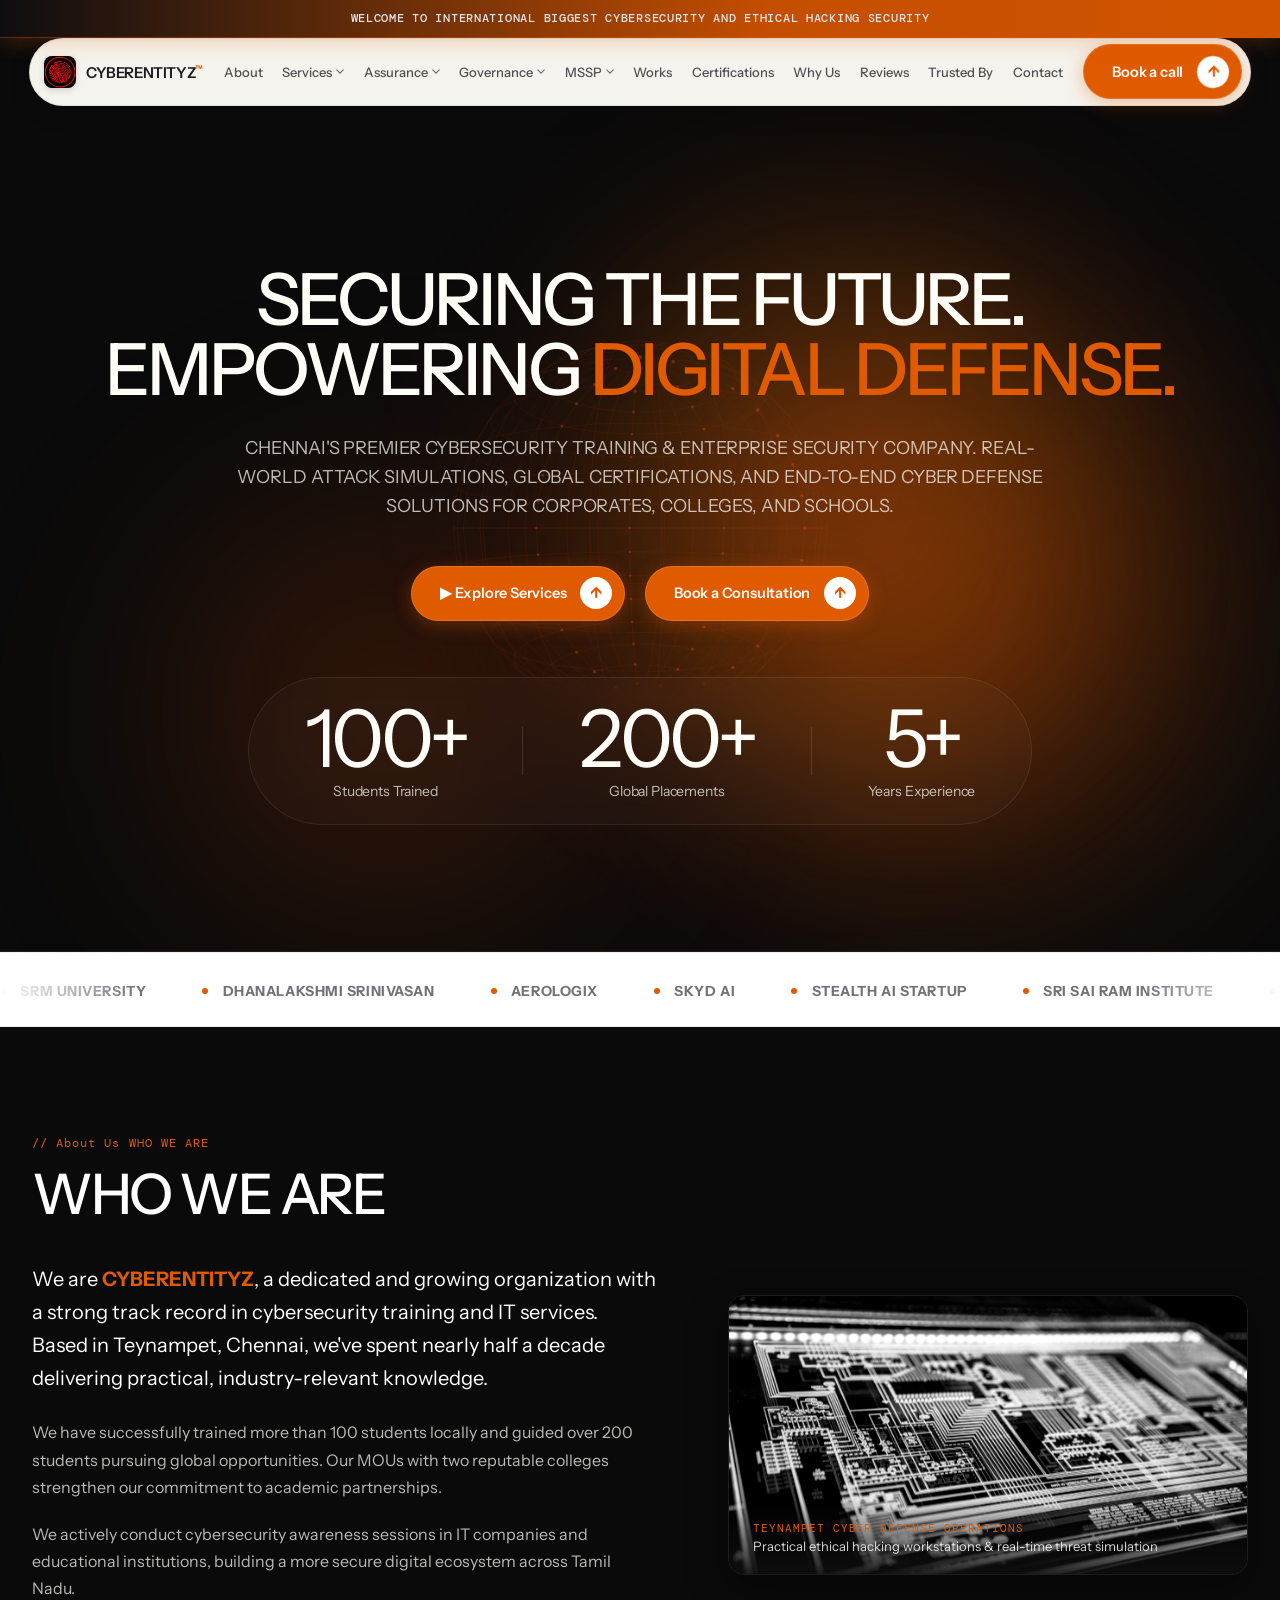
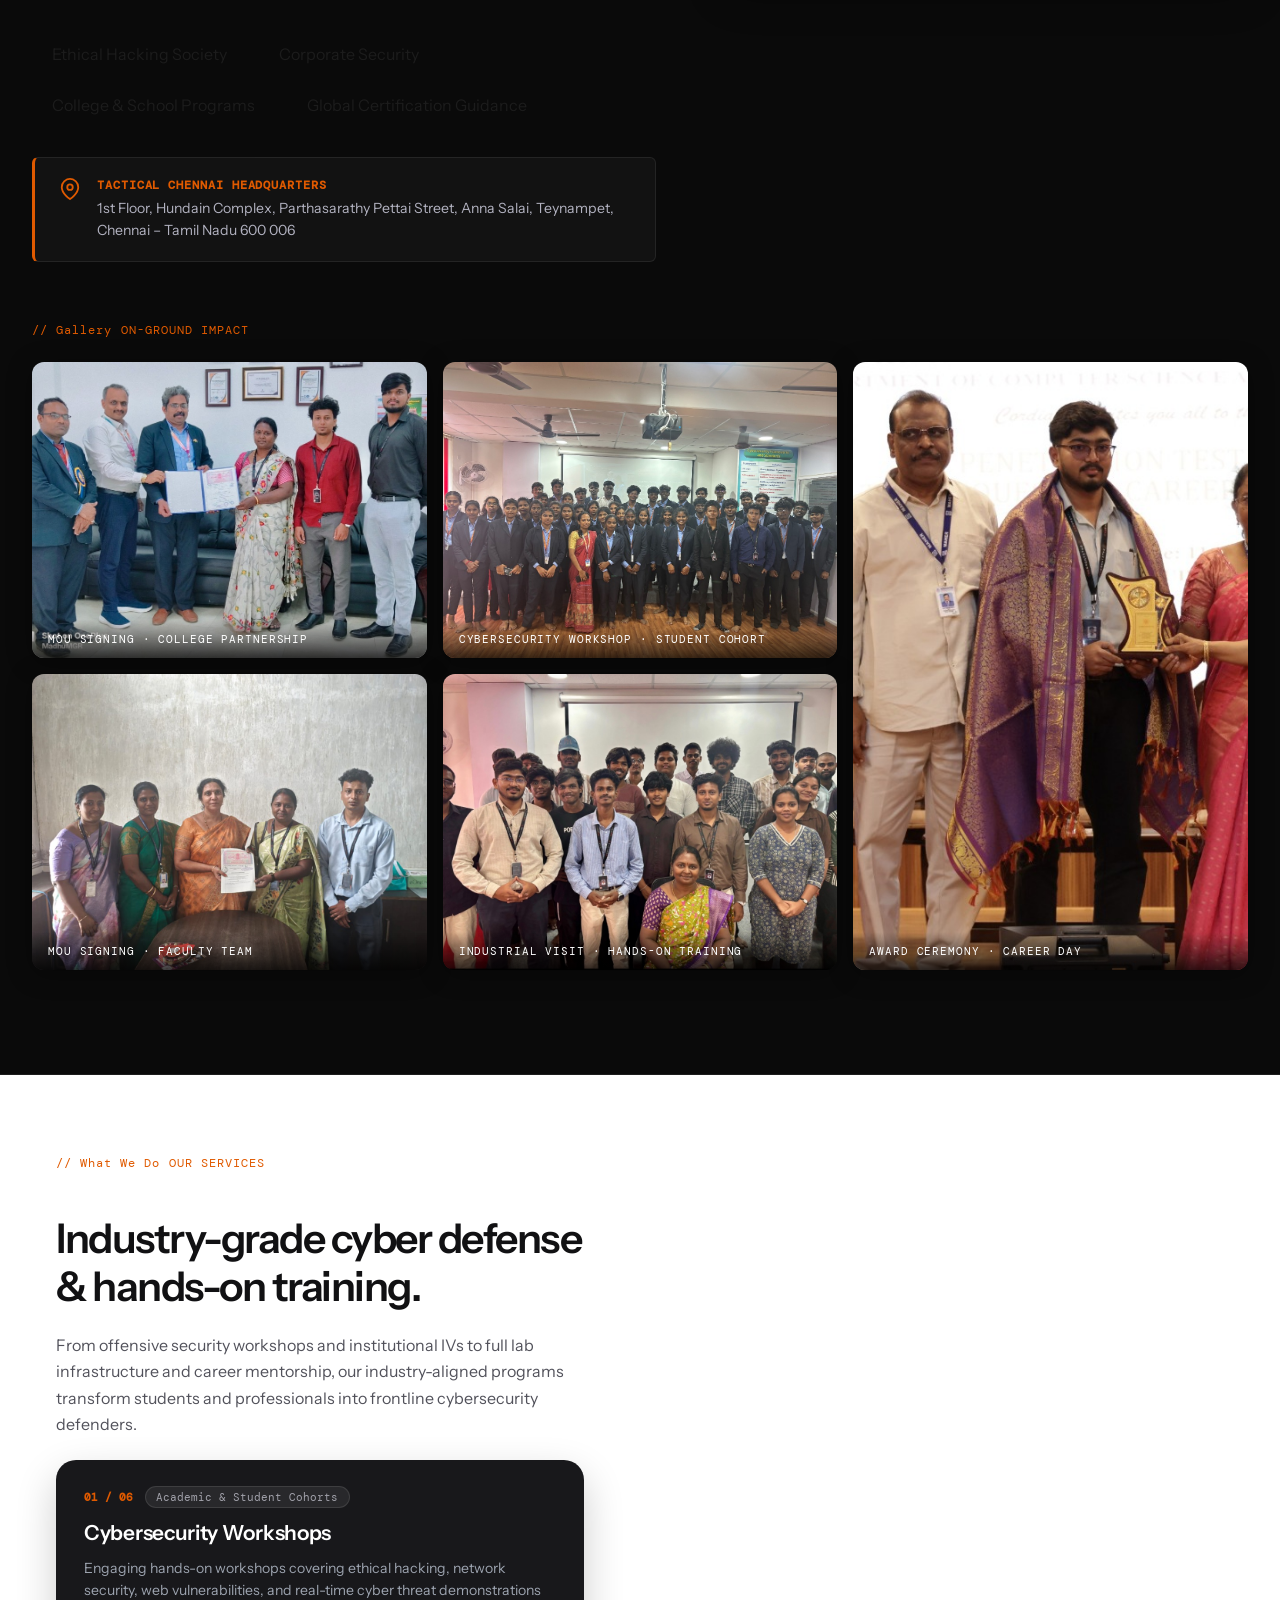
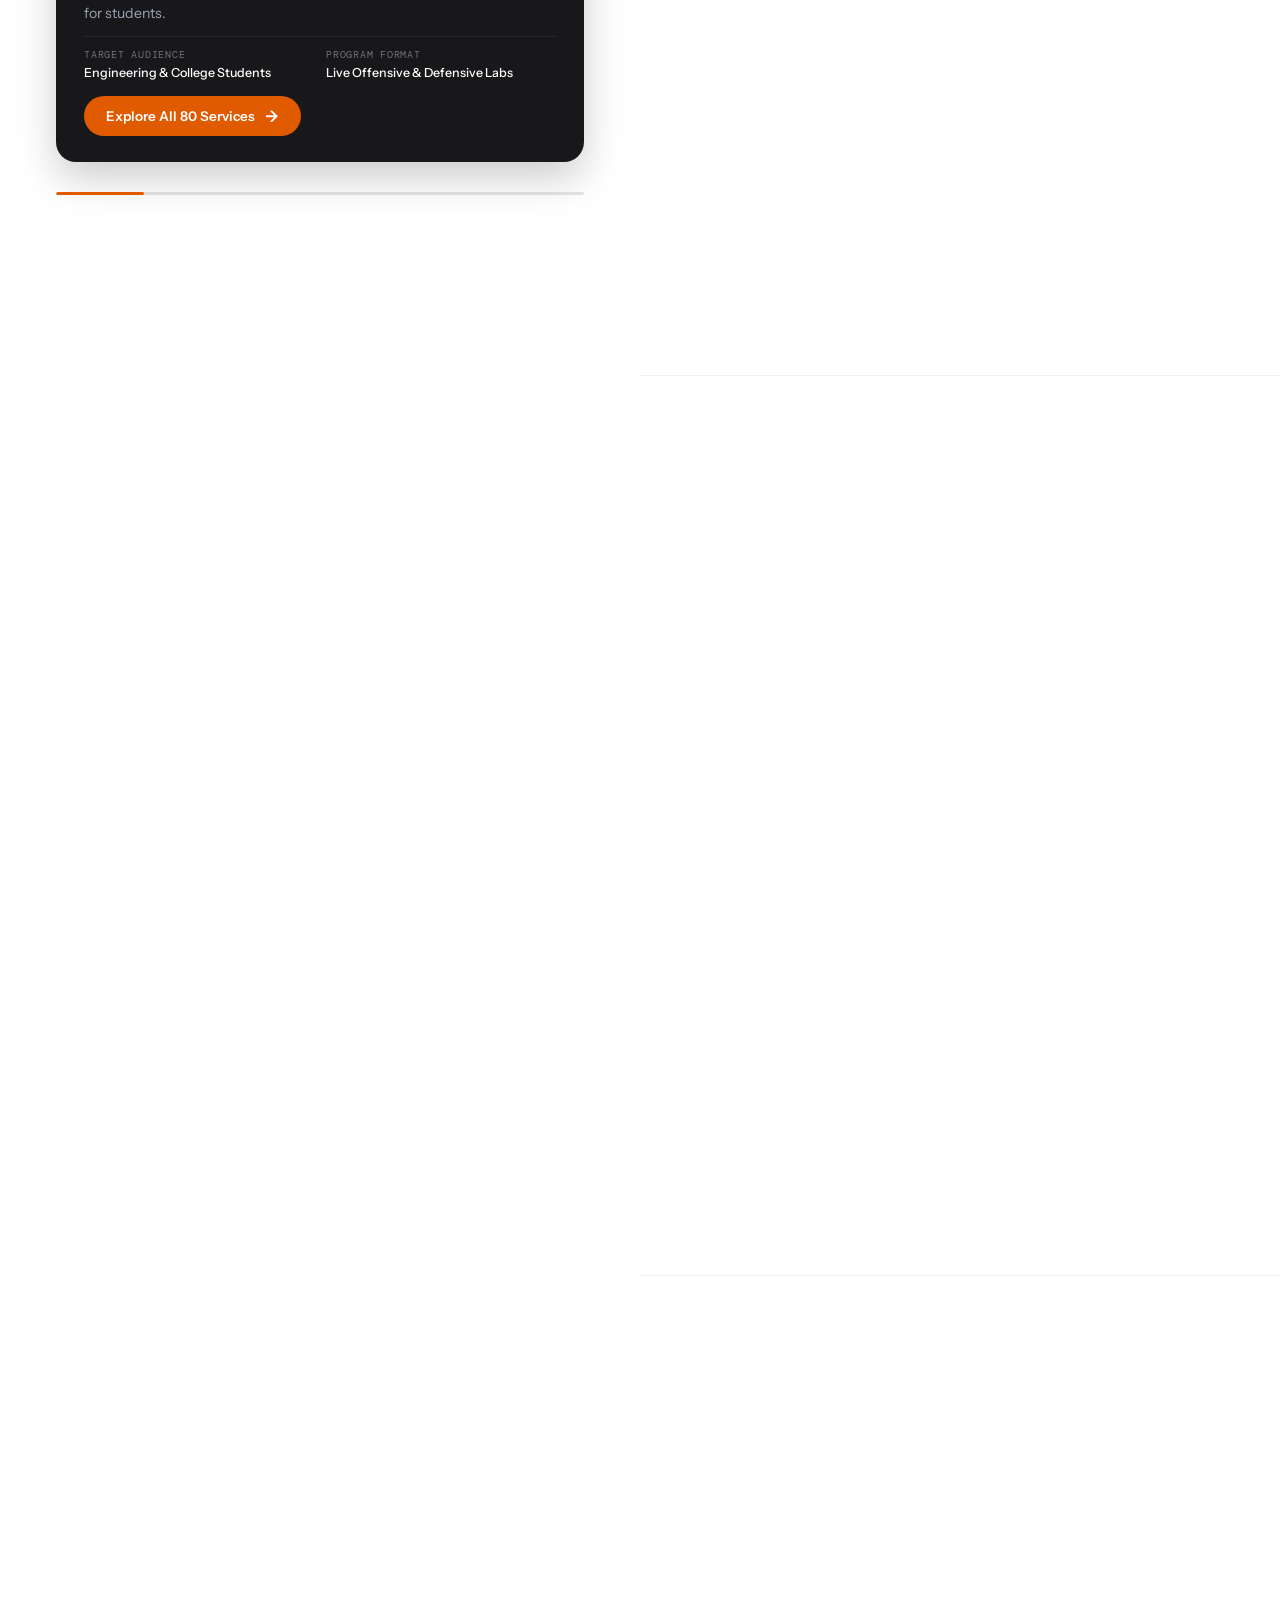
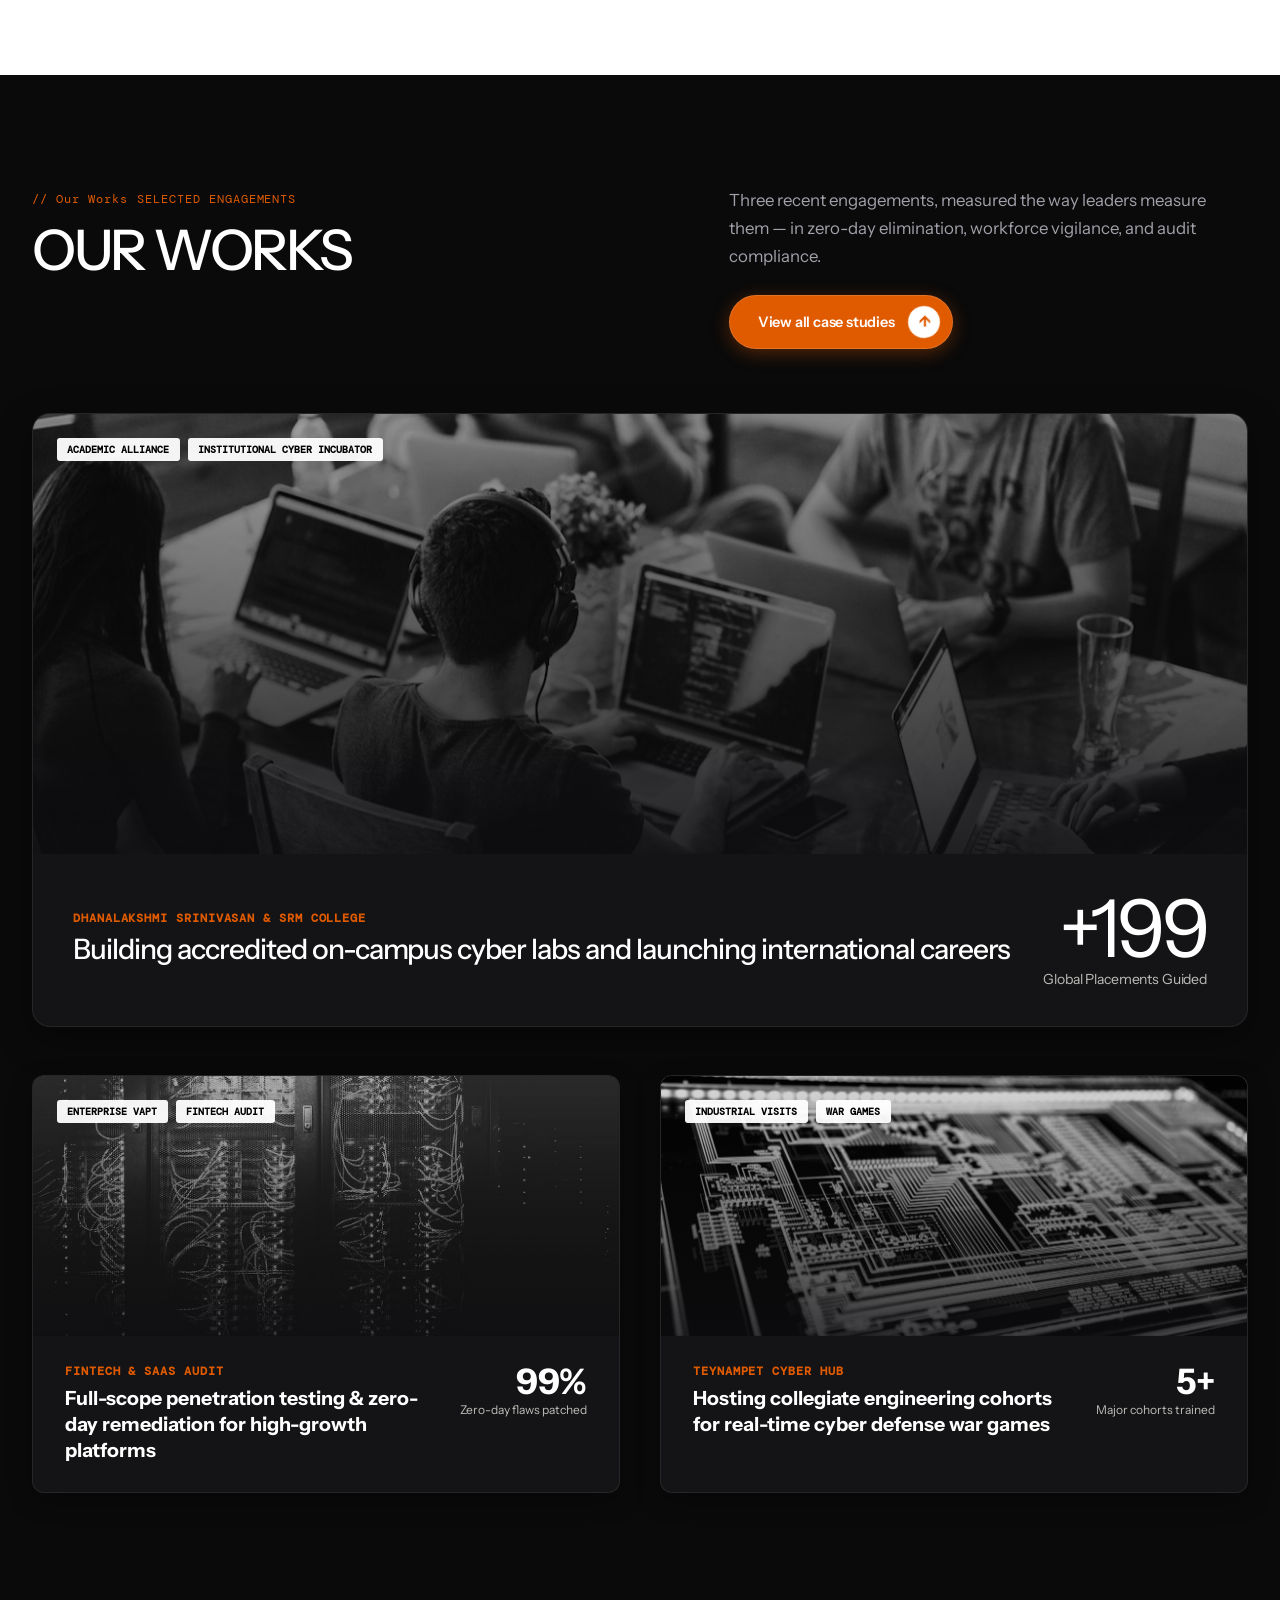
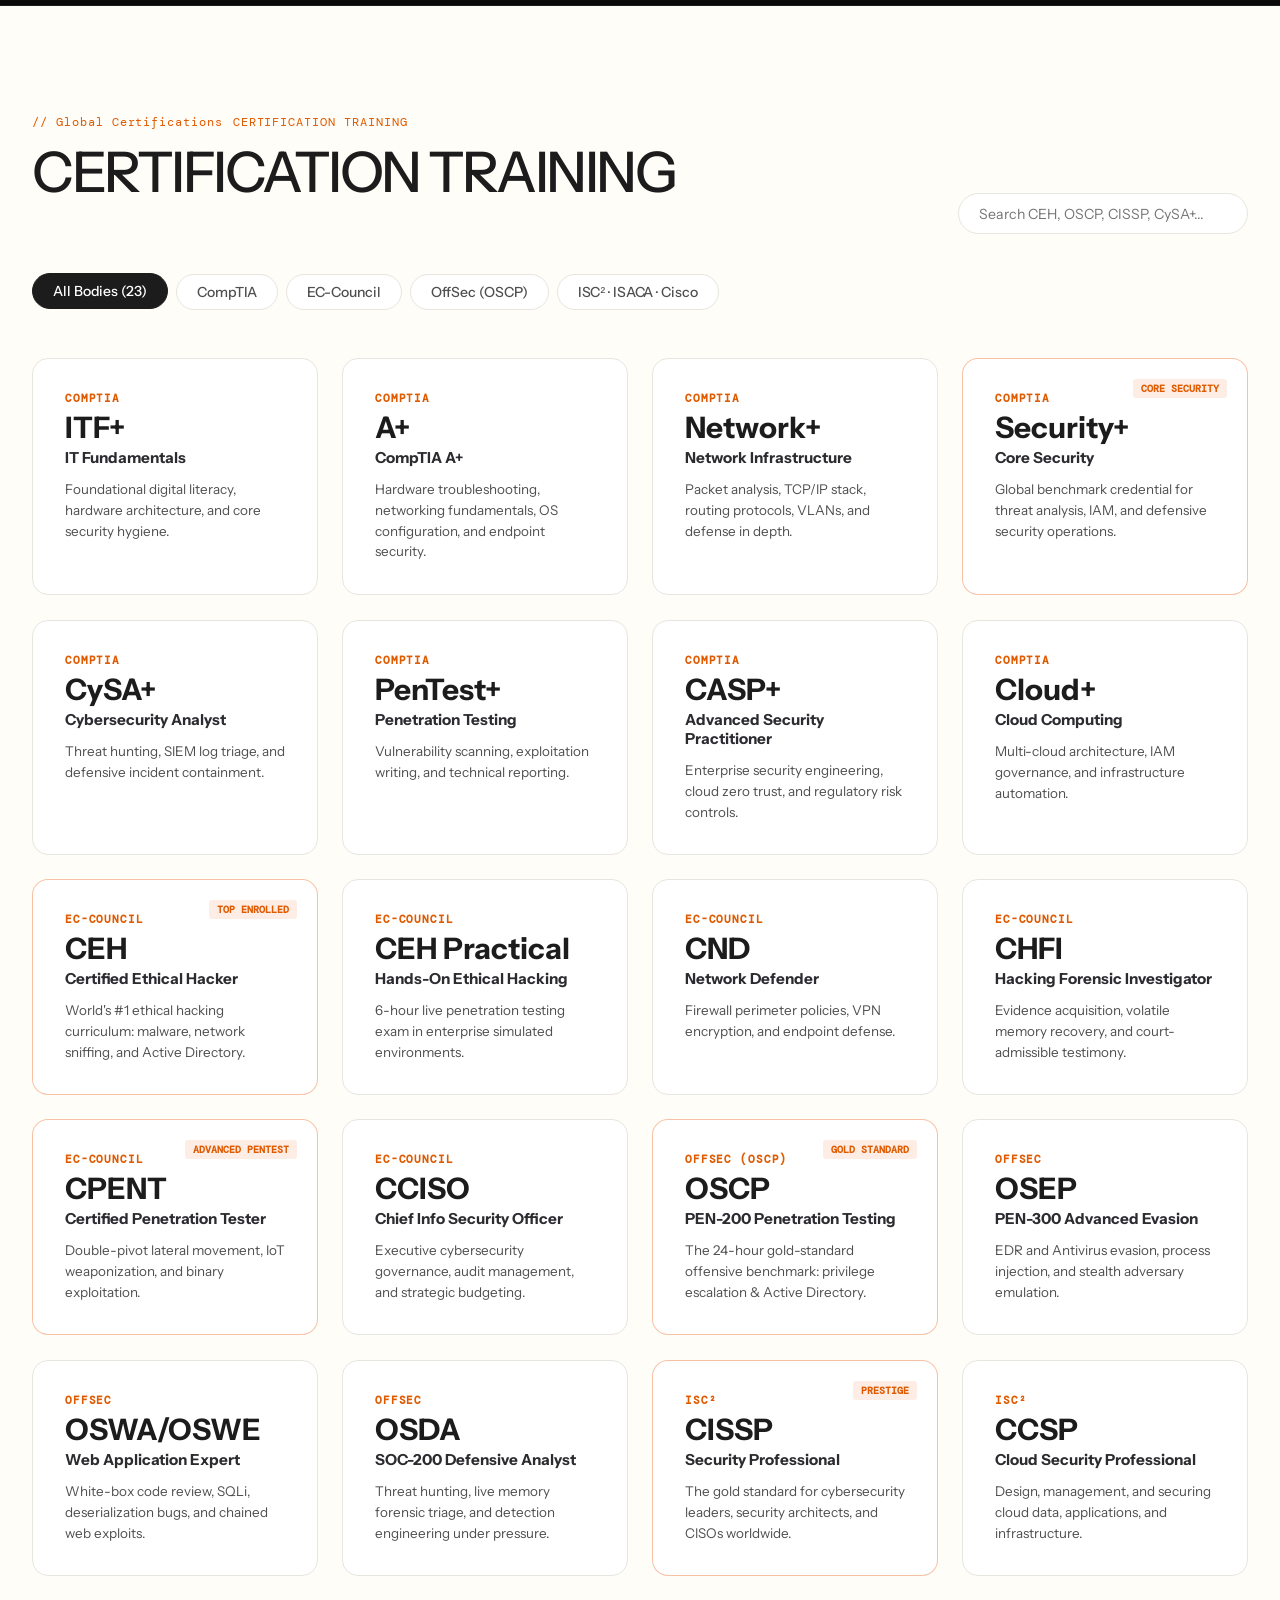
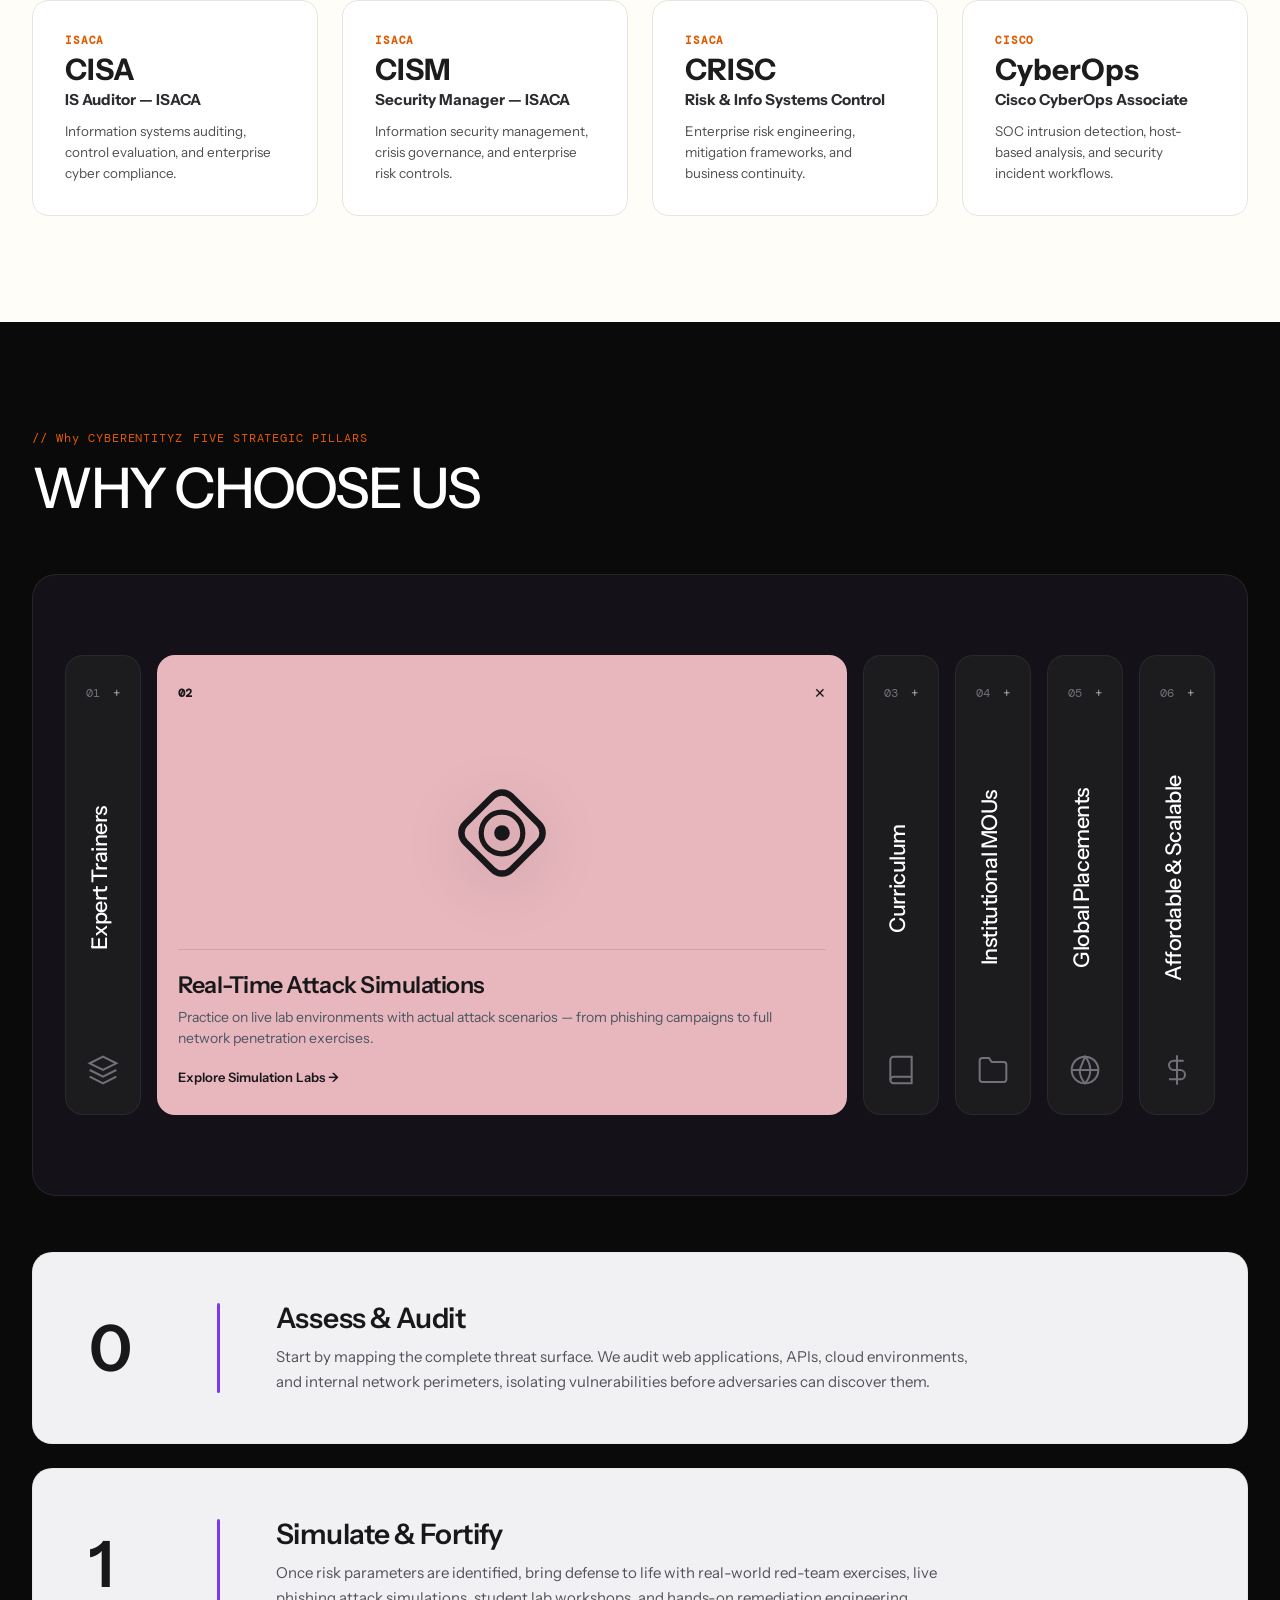
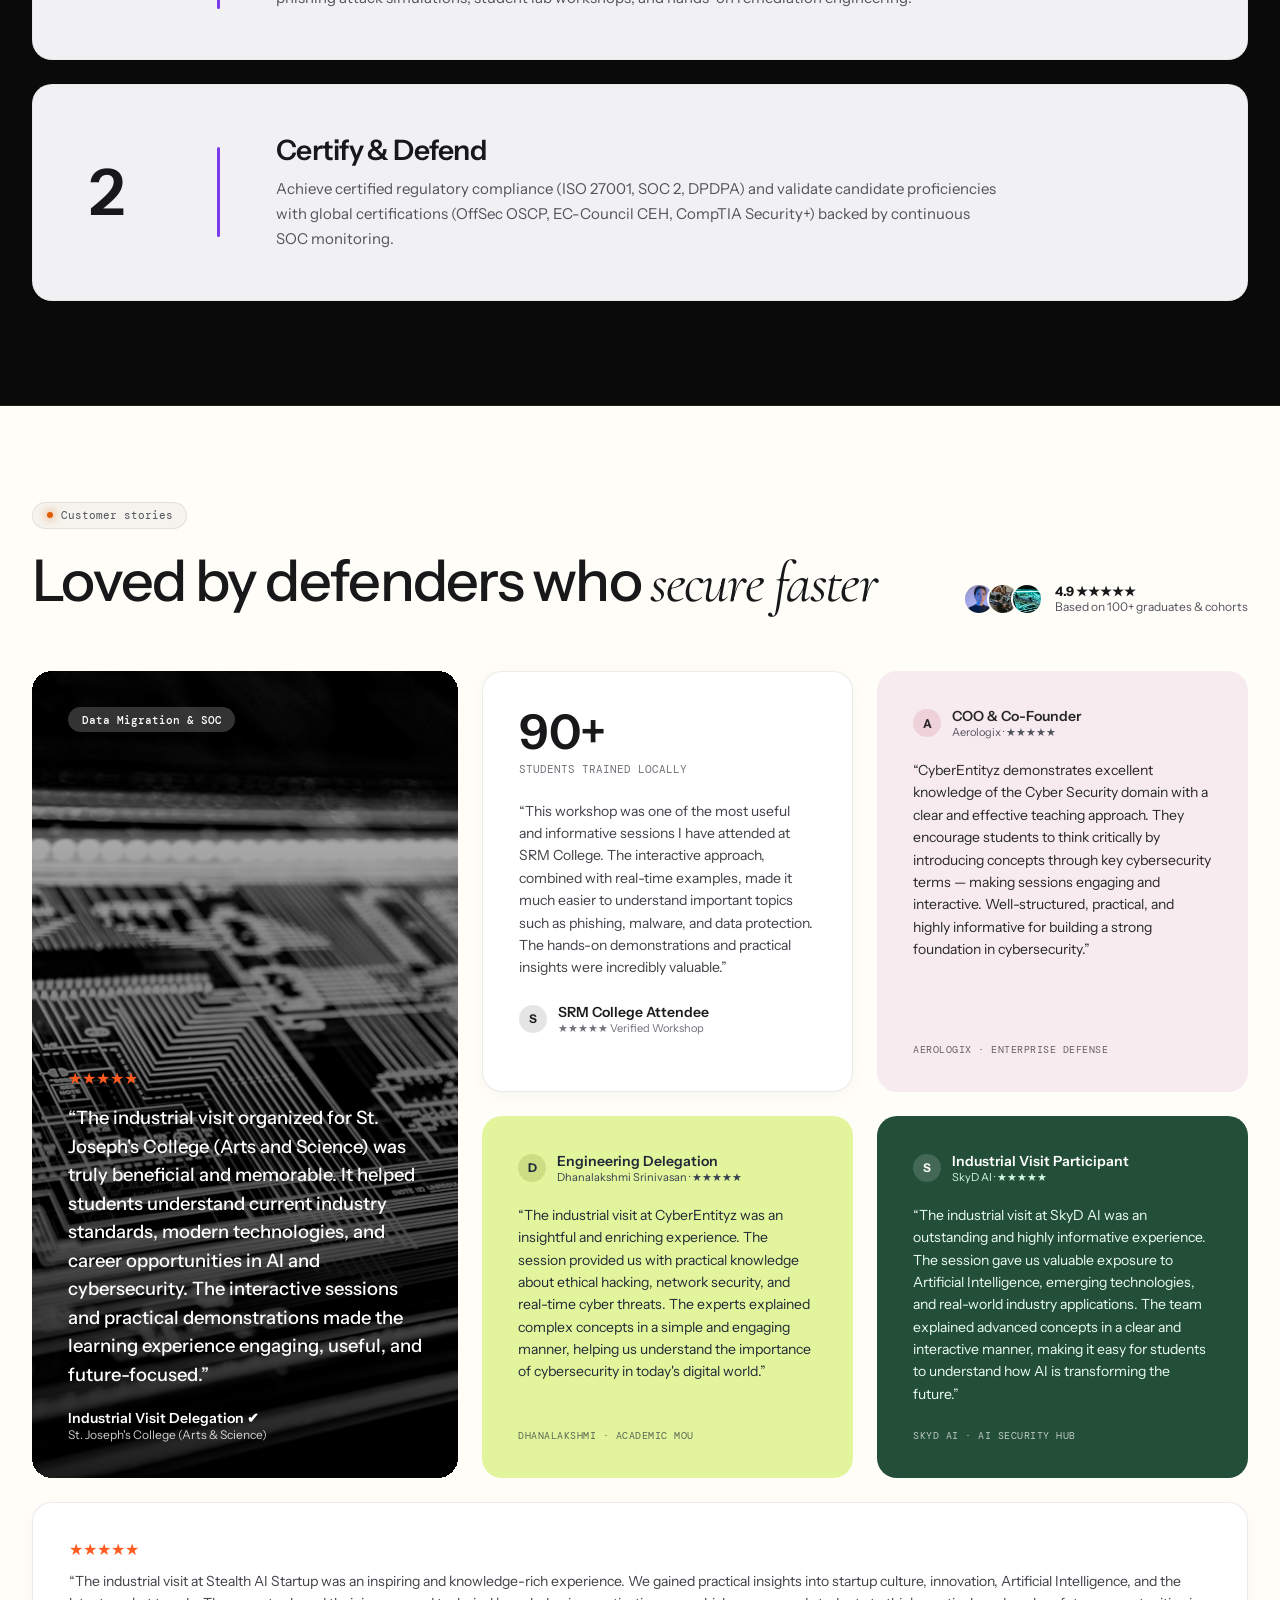
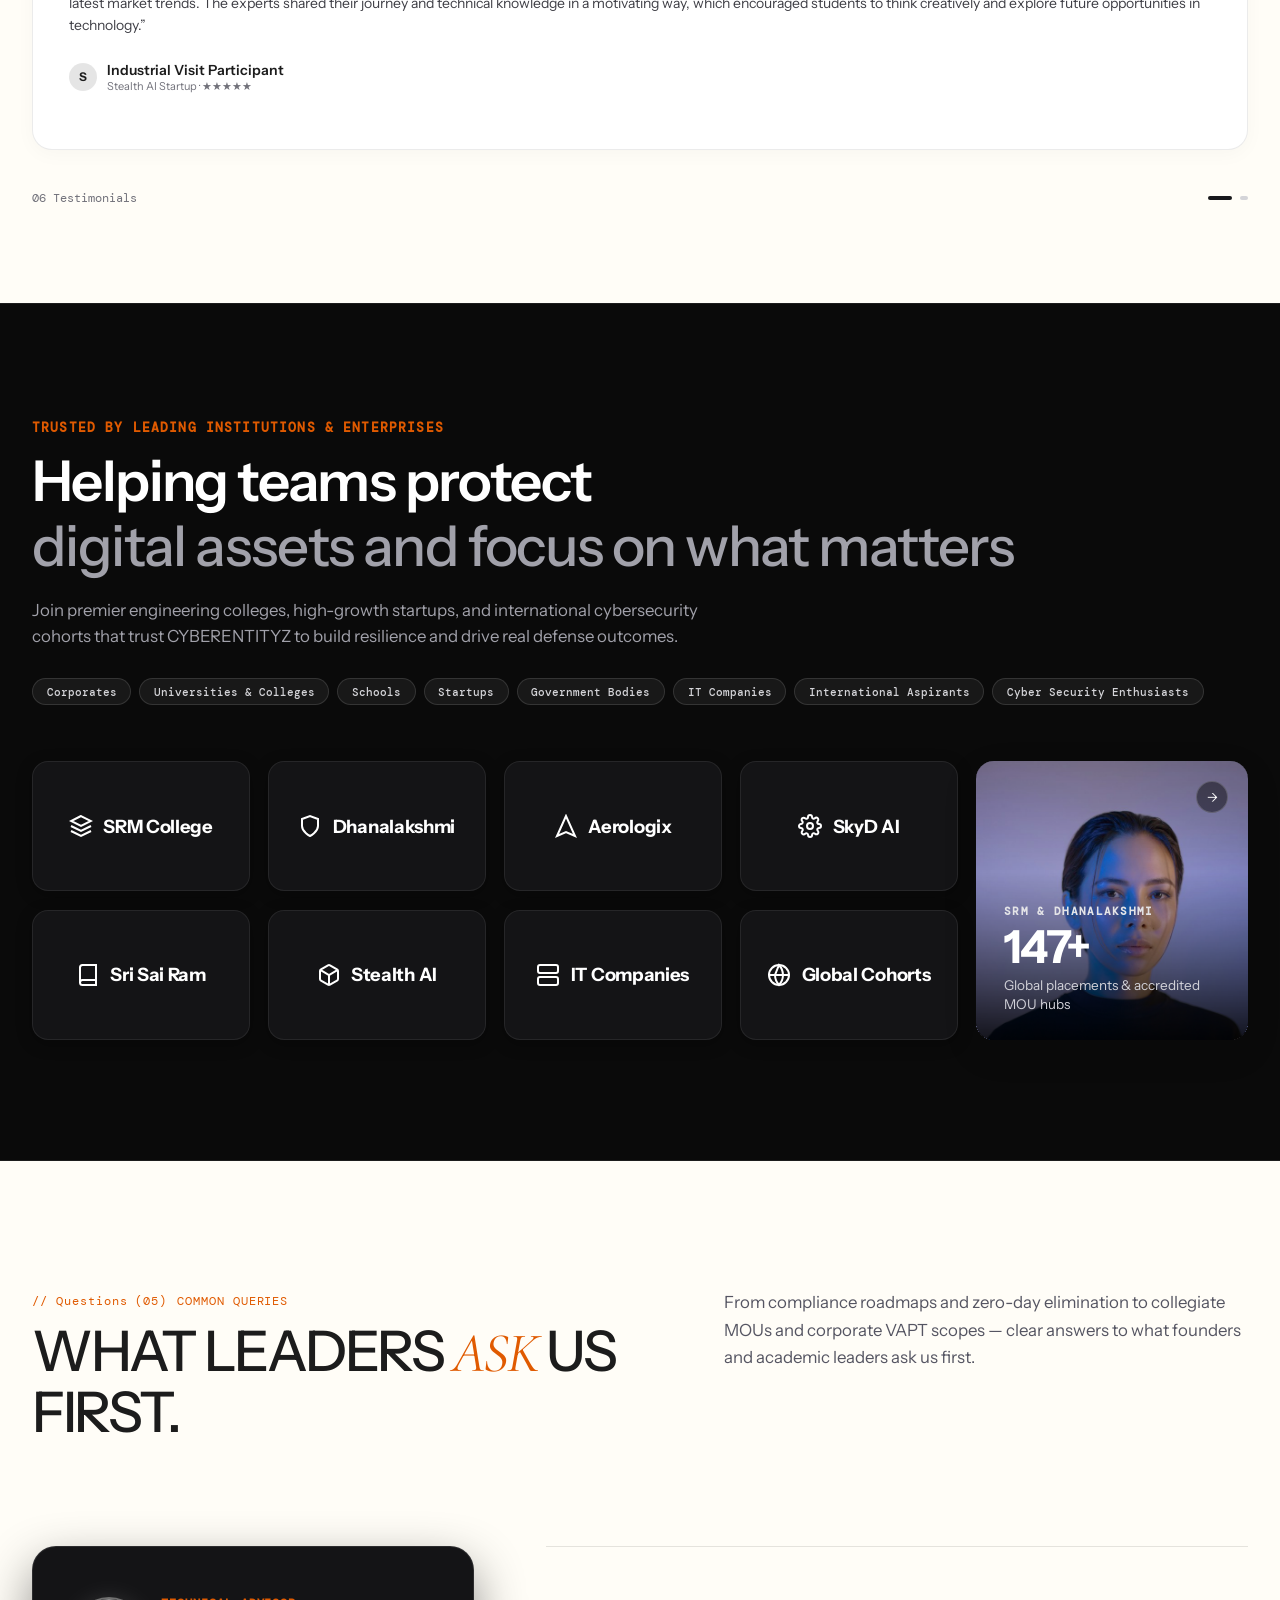
==== index.html @ d04da03f "Initial commit: CYBERENTITYZ website" ====
<!DOCTYPE html>
<html lang="en">
<head>
  <meta charset="UTF-8">
  <meta name="viewport" content="width=device-width, initial-scale=1.0">
  <title>CYBERENTITYZ™ — Ethical Hacking Society · Chennai, Tamil Nadu</title>
  <meta name="description" content="Chennai's premier cybersecurity training & enterprise security company. Real-world attack simulations, global certifications, and end-to-end cyber defense solutions for corporates, colleges, and schools.">
  <link rel="icon" type="image/jpeg" href="images/logo.jpeg">
  <link rel="preconnect" href="https://fonts.googleapis.com">
  <link rel="preconnect" href="https://fonts.gstatic.com" crossorigin>
  <link href="https://fonts.googleapis.com/css2?family=DM+Mono:ital,wght@0,300;0,400;0,500;1,400&family=Instrument+Sans:ital,wght@0,400;0,500;0,600;0,700;1,400;1,500;1,600;1,700&family=Cormorant+Garamond:ital,wght@0,400;0,600;1,400&display=swap" rel="stylesheet">
  <link rel="stylesheet" href="styles.css">
</head>
<body class="nord-theme">

  <!-- AWWWARDS ADRIEN QUÉCHON STYLE PRELOADER -->
  <div class="preloader-overlay" id="preloader">
    <div class="loader-bg-pattern"></div>
    <div class="loader-center-content">
      <div class="loader-telemetry top-telemetry" id="topTelemetry">03003 18</div>
      <div class="loader-main-row">
        <div class="loader-telemetry left-telemetry" id="leftTelemetry">_ 01 000001<br>111011</div>
        <div class="loader-heading">
          <span class="loader-serif-title">LOADING</span>
        </div>
        <div class="loader-telemetry right-telemetry" id="rightTelemetry">8001 010011<br>1 000 00 000 0<br>011</div>
      </div>
      <div class="loader-telemetry bottom-telemetry" id="bottomTelemetry">12</div>
    </div>
    <div class="loader-progress-wrap">
      <div class="loader-progress-counter" id="loaderCount">0%</div>
      <div class="loader-progress-bar">
        <div class="loader-progress-fill" id="loaderFill"></div>
      </div>
    </div>
  </div>

  <!-- TOP ANNOUNCEMENT BANNER -->
  <aside class="top-announcement-strip">
    <div class="container announcement-center-wrap">
      <span class="announcement-text-center">Welcome to International Biggest Cybersecurity and Ethical Hacking Security</span>
    </div>
  </aside>

  <!-- ENTERPRISE NAVBAR WITH LOGO & MEGA-MENUS -->
  <header class="site-header-mega" id="siteHeader">
    <div class="container nav-inner-wrap">
      
      <!-- Brand Logo (Official CYBERENTITYZ Logo) -->
      <a href="#hero" class="brand-monogram-box">
        <img src="images/logo.jpeg" alt="CYBERENTITYZ Logo" class="brand-monogram-logo">
        <div class="brand-titles">
          <span class="brand-primary-name">CYBERENTITYZ<span class="sup-tm">™</span></span>
        </div>
      </a>

      <!-- Navigation Links with Mega-Menus -->
      <nav class="mega-nav-list" id="megaNavList">
        <a href="#about" class="nav-simple-link">About</a>
        <!-- SERVICES MEGA-MENU WITH AUTHENTIC CYBERENTITYZ OFFERINGS -->
        <div class="nav-dropdown-item has-megamenu">
          <button class="nav-trigger-btn" aria-expanded="false" onclick="toggleNavDropdown(this, event)">
            <span>Services</span>
            <svg class="chevron-svg" viewBox="0 0 10 6" fill="none" stroke="currentColor"><path d="M1 1l4 4 4-4" stroke-width="1.5" stroke-linecap="round"/></svg>
          </button>
          <div class="megamenu-panel">
            <div class="megamenu-grid-3">

              <!-- COL 1: TRAINING & ACADEMIC -->
              <div class="megamenu-col">
                <div class="megamenu-col-badge">TRAINING &amp; ACADEMIC</div>
                <ul class="megamenu-links-list">
                  <li><a href="services.html?service=cybersecurity-workshops">Cybersecurity Workshops</a></li>
                  <li><a href="services.html?service=industrial-visits">Industrial Visits (IV)</a></li>
                  <li><a href="services.html?service=internship-programs">Internship Programs</a></li>
                  <li><a href="services.html?service=career-guidance-mock-interviews">Career Guidance &amp; Mock Interviews</a></li>
                  <li><a href="services.html?service=college-lab-setup-support">College Lab Setup &amp; Support</a></li>
                  <li><a href="services.html?service=faculty-awareness-programs">Faculty Awareness Programs</a></li>
                  <li><a href="services.html?service=school-awareness-programs">School Awareness Programs</a></li>
                </ul>
              </div>

              <!-- COL 2: SECURITY TESTING (VAPT) -->
              <div class="megamenu-col">
                <div class="megamenu-col-badge">SECURITY TESTING (VAPT)</div>
                <ul class="megamenu-links-list">
                  <li><a href="services.html?service=web-application-vapt">Web Application VAPT</a></li>
                  <li><a href="services.html?service=mobile-app-security">Mobile App Security</a></li>
                  <li><a href="services.html?service=api-security-testing">API Security Testing</a></li>
                  <li><a href="services.html?service=cloud-security-testing">Cloud Security Assessment</a></li>
                  <li><a href="services.html?service=network-security-testing">Network Security Audit</a></li>
                  <li><a href="services.html?service=iot-penetration-testing">IoT Penetration Testing</a></li>
                  <li><a href="services.html?service=ot-security-testing">OT / SCADA Security</a></li>
                  <li><a href="services.html?service=database-penetration-testing">Database Penetration</a></li>
                  <li><a href="services.html?service=wireless-security-testing">Wireless Security</a></li>
                  <li><a href="services.html?service=red-team-operations">Red Team Operations</a></li>
                  <li><a href="services.html?service=ai-llm-security-testing">AI / LLM Security Audit</a></li>
                  <li><a href="services.html?service=digital-forensics-incident-response">Digital Forensics (DFIR)</a></li>
                  <li><a href="services.html" class="megamenu-see-all">All Assurance Services →</a></li>
                </ul>
              </div>

              <!-- COL 3: GRC & CERTIFICATIONS -->
              <div class="megamenu-col">
                <div class="megamenu-col-badge">GRC &amp; CERTIFICATIONS</div>
                <ul class="megamenu-links-list">
                  <li><a href="services.html?service=soc-as-a-service">SOC as a Service</a></li>
                  <li><a href="services.html?service=vciso-advisory">vCISO &amp; Governance</a></li>
                  <li><a href="services.html?service=iso-27001">ISO 27001 Consulting</a></li>
                  <li><a href="services.html?service=soc-2-compliance">SOC 2 Compliance</a></li>
                  <li><a href="services.html?service=dpdpa-compliance">DPDP Act Compliance</a></li>
                  <li><a href="services.html?service=third-party-risk-management">Third Party Risk Mgmt</a></li>
                  <li><a href="index.html#certifications">CompTIA (Security+, CySA+)</a></li>
                  <li><a href="index.html#certifications">EC-Council (CEH, CPENT)</a></li>
                  <li><a href="index.html#certifications">OffSec (OSCP, OSEP, OSDA)</a></li>
                  <li><a href="index.html#certifications">ISC² &amp; ISACA (CISSP, CISA)</a></li>
                  <li><a href="index.html#certifications">Cisco CyberOps Associate</a></li>
                </ul>
              </div>

            </div>
            <!-- Bottom Quick Bar -->
            <div class="megamenu-bottom-bar">
              <span class="megamenu-bottom-hint">Delivering world-class cybersecurity training and enterprise solutions from Chennai to the world.</span>
              <a href="services.html" class="megamenu-bottom-btn">Explore All Services &amp; Practices ↗</a>
            </div>
          </div>
        </div>
        <!-- ASSURANCE MEGA-MENU -->
        <div class="nav-dropdown-item has-megamenu">
          <button class="nav-trigger-btn" aria-expanded="false" onclick="toggleNavDropdown(this, event)">
            <span>Assurance</span>
            <svg class="chevron-svg" viewBox="0 0 10 6" fill="none" stroke="currentColor"><path d="M1 1l4 4 4-4" stroke-width="1.5" stroke-linecap="round"/></svg>
          </button>
          <div class="megamenu-panel megamenu-wide">
            <div class="megamenu-grid-3">
              <div class="megamenu-col">
                <div class="megamenu-col-badge">SECURITY TESTING (VAPT)</div>
                <ul class="megamenu-links-list">
                  <li><a href="services.html?service=web-application-vapt">Web Application VAPT</a></li>
                  <li><a href="services.html?service=mobile-app-security">Mobile App Security</a></li>
                  <li><a href="services.html?service=api-security-testing">API Security Testing</a></li>
                  <li><a href="services.html?service=cloud-security-testing">Cloud Security Assessment</a></li>
                  <li><a href="services.html?service=network-security-testing">Network Security Audit</a></li>
                  <li><a href="services.html?service=iot-penetration-testing">IoT Penetration Testing</a></li>
                  <li><a href="services.html?service=ot-security-testing">OT / SCADA Security</a></li>
                  <li><a href="services.html?service=database-penetration-testing">Database Penetration</a></li>
                  <li><a href="services.html?service=wireless-security-testing">Wireless Security</a></li>
                  <li><a href="services.html?service=crest-vapt">CREST VAPT</a></li>
                </ul>
              </div>
              <div class="megamenu-col">
                <div class="megamenu-col-badge">ADVANCED ASSESSMENT</div>
                <ul class="megamenu-links-list">
                  <li><a href="services.html?service=red-team-operations">Red Team Operations</a></li>
                  <li><a href="services.html?service=ai-llm-security-testing">AI / LLM Security Audit</a></li>
                  <li><a href="services.html?service=digital-forensics-incident-response">Digital Forensics</a></li>
                  <li><a href="services.html?service=cyber-intelligence">Cyber Intelligence</a></li>
                  <li><a href="services.html?service=secure-code-review">Secure Code Review</a></li>
                  <li><a href="services.html?service=devsecops">DevSecOps</a></li>
                  <li><a href="services.html?service=hardware-security">Hardware Security</a></li>
                  <li><a href="services.html?service=thick-client-security">Thick Client Security</a></li>
                  <li><a href="services.html?service=host-level-security">Host Level Security</a></li>
                  <li><a href="services.html?service=automotive-vapt">Automotive VAPT</a></li>
                  <li><a href="services.html?service=telecom-vapt">Telecom VAPT</a></li>
                </ul>
              </div>
              <div class="megamenu-col">
                <div class="megamenu-col-badge">DATA &amp; PRIVACY</div>
                <ul class="megamenu-links-list">
                  <li><a href="services.html?service=data-security-audit">Data Security Audit</a></li>
                  <li><a href="services.html?service=data-privacy-audit">Data Privacy Audit</a></li>
                  <li><a href="services.html?service=data-masking-privacy">Data Masking &amp; Privacy</a></li>
                  <li><a href="services.html?service=dspm">DSPM</a></li>
                  <li><a href="services.html?service=data-breach-simulation">Data Breach Simulation</a></li>
                  <li><a href="services.html?service=sbom-sca">SBOM &amp; SCA</a></li>
                  <li><a href="services.html?service=website-security">Website Security</a></li>
                  <li><a href="services.html" class="megamenu-see-all">All Assurance Services →</a></li>
                </ul>
              </div>
            </div>
            <div class="megamenu-bottom-bar">
              <span class="megamenu-bottom-hint">End-to-end offensive security testing &amp; vulnerability management.</span>
              <a href="services.html" class="megamenu-bottom-btn">All Assurance Services ↗</a>
            </div>
          </div>
        </div>

        <!-- GOVERNANCE MEGA-MENU -->
        <div class="nav-dropdown-item has-megamenu">
          <button class="nav-trigger-btn" aria-expanded="false" onclick="toggleNavDropdown(this, event)">
            <span>Governance</span>
            <svg class="chevron-svg" viewBox="0 0 10 6" fill="none" stroke="currentColor"><path d="M1 1l4 4 4-4" stroke-width="1.5" stroke-linecap="round"/></svg>
          </button>
          <div class="megamenu-panel megamenu-wide">
            <div class="megamenu-grid-3">
              <div class="megamenu-col">
                <div class="megamenu-col-badge">COMPLIANCE FRAMEWORKS</div>
                <ul class="megamenu-links-list">
                  <li><a href="services.html?service=iso-27001">ISO 27001:2022</a></li>
                  <li><a href="services.html?service=soc-2-compliance">SOC 2</a></li>
                  <li><a href="services.html?service=pci-dss">PCI-DSS</a></li>
                  <li><a href="services.html?service=hipaa">HIPAA</a></li>
                  <li><a href="services.html?service=gdpr">GDPR</a></li>
                  <li><a href="services.html?service=dpdpa-compliance">DPDPA</a></li>
                  <li><a href="services.html?service=nist-csf">NIST CSF</a></li>
                  <li><a href="services.html?service=irdai">IRDAI</a></li>
                  <li><a href="services.html?service=iso-22301">ISO 22301 (BCP)</a></li>
                  <li><a href="services.html?service=iso-42001">ISO 42001 (AI)</a></li>
                  <li><a href="services.html?service=iec-62443">IEC 62443 (OT)</a></li>
                  <li><a href="services.html?service=iso-21434">ISO 21434 (Automotive)</a></li>
                </ul>
              </div>
              <div class="megamenu-col">
                <div class="megamenu-col-badge">GRC SERVICES</div>
                <ul class="megamenu-links-list">
                  <li><a href="services.html?service=grc-framework">GRC Framework</a></li>
                  <li><a href="services.html?service=cyber-risk-assessment">Cyber Risk Assessment</a></li>
                  <li><a href="services.html?service=third-party-risk-management">Third-Party Risk (TPRM)</a></li>
                  <li><a href="services.html?service=data-privacy-compliance">Data Privacy Compliance</a></li>
                  <li><a href="services.html?service=data-retention-policy">Data Retention Policy</a></li>
                  <li><a href="services.html?service=national-security-compliance">National Security Compliance</a></li>
                  <li><a href="services.html?service=cyber-insurance">Cybersecurity Insurance</a></li>
                  <li><a href="services.html" class="megamenu-see-all">All Compliance →</a></li>
                </ul>
              </div>
              <div class="megamenu-col">
                <div class="megamenu-col-badge">CERTIFICATIONS</div>
                <ul class="megamenu-links-list">
                  <li><a href="index.html#certifications">CompTIA (Security+, CySA+)</a></li>
                  <li><a href="index.html#certifications">EC-Council (CEH, CPENT, CHFI)</a></li>
                  <li><a href="index.html#certifications">OffSec (OSCP, OSEP, OSDA)</a></li>
                  <li><a href="index.html#certifications">ISC² (CISSP, CCSP)</a></li>
                  <li><a href="index.html#certifications">ISACA (CISA, CISM)</a></li>
                  <li><a href="index.html#certifications">Cisco CyberOps Associate</a></li>
                </ul>
              </div>
            </div>
            <div class="megamenu-bottom-bar">
              <span class="megamenu-bottom-hint">Regulatory compliance, GRC frameworks &amp; risk management programs.</span>
              <a href="services.html" class="megamenu-bottom-btn">All Governance Services ↗</a>
            </div>
          </div>
        </div>

        <!-- MSSP MEGA-MENU -->
        <div class="nav-dropdown-item has-megamenu">
          <button class="nav-trigger-btn" aria-expanded="false" onclick="toggleNavDropdown(this, event)">
            <span>MSSP</span>
            <svg class="chevron-svg" viewBox="0 0 10 6" fill="none" stroke="currentColor"><path d="M1 1l4 4 4-4" stroke-width="1.5" stroke-linecap="round"/></svg>
          </button>
          <div class="megamenu-panel megamenu-wide">
            <div class="megamenu-grid-3">
              <div class="megamenu-col">
                <div class="megamenu-col-badge">MANAGED SECURITY</div>
                <ul class="megamenu-links-list">
                  <li><a href="services.html?service=mssp">Managed Security (MSSP)</a></li>
                  <li><a href="services.html?service=soc-as-a-service">SOC as a Service</a></li>
                  <li><a href="services.html?service=vciso-advisory">V-CISO</a></li>
                  <li><a href="services.html?service=incident-response">Incident Response</a></li>
                  <li><a href="services.html?service=virtual-security-team">Virtual Security Team</a></li>
                </ul>
              </div>
              <div class="megamenu-col">
                <div class="megamenu-col-badge">CONTINUOUS MONITORING</div>
                <ul class="megamenu-links-list">
                  <li><a href="services.html?service=soar-integration">SOAR Integration</a></li>
                  <li><a href="services.html?service=security-monitoring">Security Monitoring</a></li>
                  <li><a href="services.html?service=threat-intelligence-platform">Threat Intelligence Platform</a></li>
                  <li><a href="services.html?service=cyber-threat-intelligence">Cyber Threat Intelligence</a></li>
                  <li><a href="services.html?service=lateral-movement-detection">Lateral Movement Detection</a></li>
                  <li><a href="services.html?service=pentest-as-service">Penetration Test as Service</a></li>
                </ul>
              </div>
              <div class="megamenu-col">
                <div class="megamenu-col-badge">DEFENSIVE OPS</div>
                <ul class="megamenu-links-list">
                  <li><a href="services.html?service=perimeter-security">Perimeter Security</a></li>
                  <li><a href="services.html?service=access-control-review">Access Control Review</a></li>
                  <li><a href="services.html?service=cloud-config-review">Cloud Config Review</a></li>
                  <li><a href="services.html?service=cdn-security">CDN Security</a></li>
                  <li><a href="services.html?service=network-architecture">Network Architecture</a></li>
                  <li><a href="services.html?service=cloud-security-management">Cloud Security Management</a></li>
                  <li><a href="services.html?service=virtualization-security">Virtualization Security</a></li>
                  <li><a href="services.html" class="megamenu-see-all">All MSSP Services →</a></li>
                </ul>
              </div>
            </div>
            <div class="megamenu-bottom-bar">
              <span class="megamenu-bottom-hint">24/7 managed security operations, monitoring &amp; defensive infrastructure.</span>
              <a href="services.html" class="megamenu-bottom-btn">All MSSP Services ↗</a>
            </div>
          </div>
        </div>

        <a href="#works" class="nav-simple-link">Works</a>
        <a href="#certifications" class="nav-simple-link">Certifications</a>
        <a href="#why" class="nav-simple-link">Why Us</a>
        <a href="#testimonials" class="nav-simple-link">Reviews</a>
        <a href="#trustedBy" class="nav-simple-link">Trusted By</a>
        <a href="contact.html" class="nav-simple-link">Contact</a>
      </nav>

      <!-- Nav CTA Button matching screenshot (Orange Pill with Dark Arrow Circle) -->
      <div class="nav-cta-actions">
        <a href="#contact" class="btn-book-call">
          <span>Book a call</span>
          <span class="pill-circle-dark">↗</span>
        </a>
        <button class="mobile-hamburger" id="mobileHamburger" aria-label="Toggle menu">
          <span></span><span></span>
        </button>
      </div>

    </div>
  </header>

  <main>
    <!-- HERO SECTION (MATCHING BEGIN.FRAMER.AI WITH WARM AMBIENT HOVER AURA) -->
    <section class="framer-hero" id="hero">
      <div class="hero-interactive-glow" id="heroSpotlight"></div>
      
      <!-- Interactive 3D Cyber Radar Canvas -->
      <canvas id="heroCyberCanvas" class="hero-bg-canvas"></canvas>

      <div class="container framer-hero-container">
        


        <!-- Monumental Hero Display Title (Centered BeginAI Style with Mask Reveal) -->
        <h1 class="hero-framer-headline mask-reveal-heading">
          SECURING THE FUTURE.<br>
          EMPOWERING <span class="highlight-orange-brand">DIGITAL DEFENSE.</span>
        </h1>

        <!-- Subtitle with Blur Reveal -->
        <p class="hero-framer-sub text-blur-reveal">
          Chennai's premier cybersecurity training &amp; enterprise security company. Real-world attack simulations, global certifications, and end-to-end cyber defense solutions for corporates, colleges, and schools.
        </p>

        <!-- CTA Action Buttons with Hyperlux Arrow-Fill Hover Animation (Screenshot 2 & 3) -->
        <div class="hero-framer-cta-row">
          <a href="#services" class="framer-arrow-fill-btn">
            <span>▶ Explore Services</span>
            <span class="arrow-badge">↗</span>
          </a>
          <a href="contact.html" class="framer-arrow-fill-btn">
            <span>Book a Consultation</span>
            <span class="arrow-badge">↗</span>
          </a>
        </div>

        <!-- Hero Stats Strip (Centered Glass Card) -->
        <div class="hero-framer-stats-strip">
          <div class="framer-stat-item">
            <span class="framer-stat-num">100+</span>
            <span class="framer-stat-label">Students Trained</span>
          </div>
          <span class="framer-stat-divider"></span>
          <div class="framer-stat-item">
            <span class="framer-stat-num">200+</span>
            <span class="framer-stat-label">Global Placements</span>
          </div>
          <span class="framer-stat-divider"></span>
          <div class="framer-stat-item">
            <span class="framer-stat-num">5+</span>
            <span class="framer-stat-label">Years Experience</span>
          </div>
        </div>

      </div>
    </section>

    <!-- HORIZONTAL MARQUEE / INFINITE LOGO SCROLL (COMPANY NAME STRIP) -->
    <div class="marquee-strip-section" aria-hidden="true">
      <div class="marquee-track">
        <!-- Set 1 -->
        <div class="marquee-item"><span class="marquee-dot"></span>SRM University</div>
        <div class="marquee-item"><span class="marquee-dot"></span>Dhanalakshmi Srinivasan</div>
        <div class="marquee-item"><span class="marquee-dot"></span>Aerologix</div>
        <div class="marquee-item"><span class="marquee-dot"></span>SkyD AI</div>
        <div class="marquee-item"><span class="marquee-dot"></span>Stealth AI Startup</div>
        <div class="marquee-item"><span class="marquee-dot"></span>Sri Sai Ram Institute</div>
        <div class="marquee-item"><span class="marquee-dot"></span>Tamil Nadu IT Hub</div>
        <div class="marquee-item"><span class="marquee-dot"></span>OffSec OSCP</div>
        <div class="marquee-item"><span class="marquee-dot"></span>EC-Council CEH</div>
        <div class="marquee-item"><span class="marquee-dot"></span>ISC² CISSP</div>
        <div class="marquee-item"><span class="marquee-dot"></span>CREST VAPT</div>
        <!-- Set 2 for seamless infinite scroll -->
        <div class="marquee-item"><span class="marquee-dot"></span>SRM University</div>
        <div class="marquee-item"><span class="marquee-dot"></span>Dhanalakshmi Srinivasan</div>
        <div class="marquee-item"><span class="marquee-dot"></span>Aerologix</div>
        <div class="marquee-item"><span class="marquee-dot"></span>SkyD AI</div>
        <div class="marquee-item"><span class="marquee-dot"></span>Stealth AI Startup</div>
        <div class="marquee-item"><span class="marquee-dot"></span>Sri Sai Ram Institute</div>
        <div class="marquee-item"><span class="marquee-dot"></span>Tamil Nadu IT Hub</div>
        <div class="marquee-item"><span class="marquee-dot"></span>OffSec OSCP</div>
        <div class="marquee-item"><span class="marquee-dot"></span>EC-Council CEH</div>
        <div class="marquee-item"><span class="marquee-dot"></span>ISC² CISSP</div>
        <div class="marquee-item"><span class="marquee-dot"></span>CREST VAPT</div>
      </div>
    </div>

    <!-- SECTION 1: ABOUT US SECTION (WHO WE ARE) -->
    <section class="section nord-about-section" id="about">
      <div class="container">
        
        <div class="section-tag-row">
          <span class="section-num-tag">// About Us</span>
          <span class="tag-title">Who We Are</span>
        </div>
        <h2 class="section-main-heading">WHO WE ARE</h2>

        <div class="about-lead-grid">
          <div class="about-text-col">
            <p class="about-lead-p">
              We are <strong class="glow-orange-brand">CYBERENTITYZ</strong>, a dedicated and growing organization with a strong track record in cybersecurity training and IT services. Based in Teynampet, Chennai, we've spent nearly half a decade delivering practical, industry-relevant knowledge.
            </p>
            <p class="about-body-p">
              We have successfully trained more than 100 students locally and guided over 200 students pursuing global opportunities. Our MOUs with two reputable colleges strengthen our commitment to academic partnerships.
            </p>
            <p class="about-body-p">
              We actively conduct cybersecurity awareness sessions in IT companies and educational institutions, building a more secure digital ecosystem across Tamil Nadu.
            </p>

            <div class="about-pillars-pills-row" style="display:flex; flex-wrap:wrap; gap:0.75rem; margin:2rem 0;">
              <span class="sector-pill-box" style="padding:0.6rem 1.25rem;"><span class="sector-title">Ethical Hacking Society</span></span>
              <span class="sector-pill-box" style="padding:0.6rem 1.25rem;"><span class="sector-title">Corporate Security</span></span>
              <span class="sector-pill-box" style="padding:0.6rem 1.25rem;"><span class="sector-title">College &amp; School Programs</span></span>
              <span class="sector-pill-box" style="padding:0.6rem 1.25rem;"><span class="sector-title">Global Certification Guidance</span></span>
            </div>

            <div class="about-address-box">
              <span class="addr-pin-icon">
                <svg viewBox="0 0 24 24" fill="none" stroke="currentColor" stroke-width="2"><path d="M21 10c0 7-9 13-9 13s-9-6-9-13a9 9 0 0 1 18 0z"/><circle cx="12" cy="10" r="3"/></svg>
              </span>
              <div>
                <strong>TACTICAL CHENNAI HEADQUARTERS</strong>
                <p>1st Floor, Hundain Complex, Parthasarathy Pettai Street, Anna Salai, Teynampet, Chennai – Tamil Nadu 600 006</p>
              </div>
            </div>
          </div>

          <div class="about-visual-col">
            <div class="about-image-card">
              <img src="images/cyber-operations-lab.jpg" alt="CYBERENTITYZ Ethical Hacking Operations Lab" class="about-featured-img">
              <div class="about-img-caption">
                <span class="caption-mono">TEYNAMPET CYBER DEFENSE OPERATIONS</span>
                <span class="caption-sub">Practical ethical hacking workstations &amp; real-time threat simulation</span>
              </div>
            </div>
          </div>
        </div>

        <!-- REAL WORKS PHOTO GALLERY -->
        <div class="works-photo-gallery" style="margin-top:3.5rem;">
          <div class="section-tag-row" style="margin-bottom:1.5rem;">
            <span class="section-num-tag">// Gallery</span>
            <span class="tag-title">On-Ground Impact</span>
          </div>
          <div class="works-gallery-grid" style="display:grid; grid-template-columns: repeat(3, 1fr); gap:1rem;">
            <!-- Row 1: 2 wide + 1 tall -->
            <div class="works-gallery-item" style="grid-column:1/2; border-radius:12px; overflow:hidden; aspect-ratio:4/3; position:relative;">
              <img src="images/work1.jpg" alt="MOU Signing – College Partnership" style="width:100%; height:100%; object-fit:cover; display:block; transition:transform 0.4s ease;" onmouseover="this.style.transform='scale(1.04)'" onmouseout="this.style.transform='scale(1)'">
              <div style="position:absolute;bottom:0;left:0;right:0;padding:0.75rem 1rem;background:linear-gradient(to top,rgba(0,0,0,0.75),transparent);color:#fff;font-family:var(--font-mono);font-size:11px;letter-spacing:0.08em;text-transform:uppercase;">MOU Signing · College Partnership</div>
            </div>
            <div class="works-gallery-item" style="grid-column:2/3; border-radius:12px; overflow:hidden; aspect-ratio:4/3; position:relative;">
              <img src="images/work2.jpg" alt="Cybersecurity Workshop – Student Cohort" style="width:100%; height:100%; object-fit:cover; display:block; transition:transform 0.4s ease;" onmouseover="this.style.transform='scale(1.04)'" onmouseout="this.style.transform='scale(1)'">
              <div style="position:absolute;bottom:0;left:0;right:0;padding:0.75rem 1rem;background:linear-gradient(to top,rgba(0,0,0,0.75),transparent);color:#fff;font-family:var(--font-mono);font-size:11px;letter-spacing:0.08em;text-transform:uppercase;">Cybersecurity Workshop · Student Cohort</div>
            </div>
            <div class="works-gallery-item" style="grid-column:3/4; grid-row:1/3; border-radius:12px; overflow:hidden; position:relative;">
              <img src="images/work5.jpg" alt="Award Ceremony – Career Day" style="width:100%; height:100%; object-fit:cover; display:block; transition:transform 0.4s ease;" onmouseover="this.style.transform='scale(1.04)'" onmouseout="this.style.transform='scale(1)'">
              <div style="position:absolute;bottom:0;left:0;right:0;padding:0.75rem 1rem;background:linear-gradient(to top,rgba(0,0,0,0.75),transparent);color:#fff;font-family:var(--font-mono);font-size:11px;letter-spacing:0.08em;text-transform:uppercase;">Award Ceremony · Career Day</div>
            </div>
            <!-- Row 2 -->
            <div class="works-gallery-item" style="grid-column:1/2; border-radius:12px; overflow:hidden; aspect-ratio:4/3; position:relative;">
              <img src="images/work3.jpg" alt="MOU Signing – Faculty Team" style="width:100%; height:100%; object-fit:cover; display:block; transition:transform 0.4s ease;" onmouseover="this.style.transform='scale(1.04)'" onmouseout="this.style.transform='scale(1)'">
              <div style="position:absolute;bottom:0;left:0;right:0;padding:0.75rem 1rem;background:linear-gradient(to top,rgba(0,0,0,0.75),transparent);color:#fff;font-family:var(--font-mono);font-size:11px;letter-spacing:0.08em;text-transform:uppercase;">MOU Signing · Faculty Team</div>
            </div>
            <div class="works-gallery-item" style="grid-column:2/3; border-radius:12px; overflow:hidden; aspect-ratio:4/3; position:relative;">
              <img src="images/work4.jpg" alt="Industrial Visit – Hands-on Training" style="width:100%; height:100%; object-fit:cover; display:block; transition:transform 0.4s ease;" onmouseover="this.style.transform='scale(1.04)'" onmouseout="this.style.transform='scale(1)'">
              <div style="position:absolute;bottom:0;left:0;right:0;padding:0.75rem 1rem;background:linear-gradient(to top,rgba(0,0,0,0.75),transparent);color:#fff;font-family:var(--font-mono);font-size:11px;letter-spacing:0.08em;text-transform:uppercase;">Industrial Visit · Hands-on Training</div>
            </div>
          </div>
        </div>

          <!-- Embedded Map View (Switches smoothly when clicked) -->


      </div>
    </section>

    <!-- SECTION 2: WHAT WE DO / OUR SERVICES (CASCADE FLOW MATCHING TESTIMONIALFLOWPRO) -->
    <!-- SERVICES: SCROLL-DRIVEN STICKY SECTION -->
    <section class="svc-scroll-section" id="services">
      <!-- Sticky LEFT panel -->
      <div class="svc-sticky-left">
        <div class="svc-left-inner">
          <div class="section-tag-row">
            <span class="section-num-tag">// What We Do</span>
            <span class="tag-title">Our Services</span>
          </div>
          <h2 class="svc-heading">
            Industry-grade cyber defense &amp; <span class="text-orange-italic">hands-on training.</span>
          </h2>
          <p class="svc-intro">From offensive security workshops and institutional IVs to full lab infrastructure and career mentorship, our industry-aligned programs transform students and professionals into frontline cybersecurity defenders.</p>

          <!-- Live Meta Panel (updates on scroll) -->
          <div class="svc-meta-panel" id="svcMetaPanel">
            <div class="svc-meta-top">
              <span class="svc-meta-index" id="svcMetaIndex">01 / 06</span>
              <span class="svc-meta-badge" id="svcMetaBadge">Academic &amp; Student Cohorts</span>
            </div>
            <h4 class="svc-meta-title" id="svcMetaTitle">Cybersecurity Workshops</h4>
            <p class="svc-meta-desc" id="svcMetaDesc">Engaging hands-on workshops covering ethical hacking, network security, web vulnerabilities, and real-time cyber threat demonstrations for students.</p>
            <div class="svc-meta-specs">
              <div class="svc-spec">
                <span class="svc-spec-label">Target Audience</span>
                <span class="svc-spec-val" id="svcMetaAudience">Engineering &amp; College Students</span>
              </div>
              <div class="svc-spec">
                <span class="svc-spec-label">Program Format</span>
                <span class="svc-spec-val" id="svcMetaFormat">Live Offensive &amp; Defensive Labs</span>
              </div>
            </div>
            <a href="services.html" class="svc-explore-btn">
              <span>Explore All 80 Services</span>
              <span class="svc-btn-icon">→</span>
            </a>
          </div>

          <!-- Progress bar -->
          <div class="svc-progress-track">
            <div class="svc-progress-fill" id="svcProgressFill"></div>
          </div>
        </div>
      </div>

      <!-- RIGHT: scroll items (each takes 100vh) -->
      <div class="svc-scroll-items" id="svcScrollItems">

        <div class="svc-scroll-item" data-index="0"
          data-index-label="01 / 06"
          data-badge="Academic &amp; Student Cohorts"
          data-title="Cybersecurity Workshops"
          data-desc="Engaging hands-on workshops covering ethical hacking, network security, web vulnerabilities, and real-time cyber threat demonstrations for students."
          data-audience="Engineering &amp; College Students"
          data-format="Live Offensive &amp; Defensive Labs">
          <div class="svc-card">
            <div class="svc-card-header">
              <span class="svc-chip">Workshops</span>
              <span class="svc-num">01</span>
            </div>
            <h3 class="svc-card-title">Cybersecurity Workshops</h3>
            <p class="svc-card-p">Engaging hands-on workshops covering ethical hacking, network security, web vulnerabilities, and real-time cyber threat demonstrations for students.</p>
            <ul class="svc-bullets">
              <li><span class="svc-check">✔</span> Live Ethical Hacking &amp; Pentesting Labs</li>
              <li><span class="svc-check">✔</span> Wireshark, Metasploit &amp; Burp Suite Mastery</li>
              <li><span class="svc-check">✔</span> Real-Time Attack Vector Demonstrations</li>
              <li><span class="svc-check">✔</span> Verified Industry Certificate of Completion</li>
            </ul>
            <div class="svc-card-foot">
              <span class="svc-target">Students &amp; Engineering Cohorts</span>
              <a href="contact.html" class="svc-cta-btn">Book Workshop <span>↗</span></a>
            </div>
          </div>
        </div>

        <div class="svc-scroll-item" data-index="1"
          data-index-label="02 / 06"
          data-badge="Experiential Learning"
          data-title="Industrial Visits (IV)"
          data-desc="Immersive IV programs where students experience live cybersecurity environments, SOC operations, and enterprise security infrastructure."
          data-audience="Colleges &amp; Universities"
          data-format="On-Site SOC &amp; Lab Experience">
          <div class="svc-card">
            <div class="svc-card-header">
              <span class="svc-chip">Experiential Learning</span>
              <span class="svc-num">02</span>
            </div>
            <h3 class="svc-card-title">Industrial Visits (IV)</h3>
            <p class="svc-card-p">Immersive IV programs where students experience live cybersecurity environments, SOC operations, and enterprise security infrastructure.</p>
            <ul class="svc-bullets">
              <li><span class="svc-check">✔</span> On-site Security Operations Center (SOC) Tour</li>
              <li><span class="svc-check">✔</span> SIEM Dashboards &amp; Real-Time Threat Hunting</li>
              <li><span class="svc-check">✔</span> Threat Intelligence &amp; Digital Forensics Briefing</li>
              <li><span class="svc-check">✔</span> Q&amp;A with Practicing Offensive Security Consultants</li>
            </ul>
            <div class="svc-card-foot">
              <span class="svc-target">Colleges &amp; Universities</span>
              <a href="contact.html" class="svc-cta-btn">Plan an IV <span>↗</span></a>
            </div>
          </div>
        </div>

        <div class="svc-scroll-item" data-index="2"
          data-index-label="03 / 06"
          data-badge="Career Development"
          data-title="Internship Programs"
          data-desc="Structured internship opportunities in ethical hacking, digital forensics, and security operations — building real industry experience."
          data-audience="Aspirants &amp; Final-Year Batches"
          data-format="Project-Based Mentorship">
          <div class="svc-card">
            <div class="svc-card-header">
              <span class="svc-chip">Career Development</span>
              <span class="svc-num">03</span>
            </div>
            <h3 class="svc-card-title">Internship Programs</h3>
            <p class="svc-card-p">Structured internship opportunities in ethical hacking, digital forensics, and security operations — building real industry experience.</p>
            <ul class="svc-bullets">
              <li><span class="svc-check">✔</span> Hands-on Projects on Enterprise Vulnerabilities</li>
              <li><span class="svc-check">✔</span> 1-on-1 Mentorship from Senior Security Analysts</li>
              <li><span class="svc-check">✔</span> Digital Forensics &amp; Incident Response Exposure</li>
              <li><span class="svc-check">✔</span> Letter of Recommendation &amp; Work Experience</li>
            </ul>
            <div class="svc-card-foot">
              <span class="svc-target">Aspirants &amp; Final-Year Batches</span>
              <a href="contact.html" class="svc-cta-btn">Apply Now <span>↗</span></a>
            </div>
          </div>
        </div>

        <div class="svc-scroll-item" data-index="3"
          data-index-label="04 / 06"
          data-badge="Placement Support"
          data-title="Career Guidance &amp; Mocks"
          data-desc="Resume preparation with ATS optimization, career path planning, global job placement guidance, and mock technical interviews."
          data-audience="Global Aspirants (200+ Guided)"
          data-format="1-on-1 &amp; Group Sessions">
          <div class="svc-card">
            <div class="svc-card-header">
              <span class="svc-chip">Placement Support</span>
              <span class="svc-num">04</span>
            </div>
            <h3 class="svc-card-title">Career Guidance &amp; Mocks</h3>
            <p class="svc-card-p">Resume preparation with ATS optimization, career path planning, global job placement guidance, and mock technical interviews.</p>
            <ul class="svc-bullets">
              <li><span class="svc-check">✔</span> 200+ Students Guided to Global Placements</li>
              <li><span class="svc-check">✔</span> ATS-Optimized Cybersecurity Resume Engineering</li>
              <li><span class="svc-check">✔</span> Rigorous Technical Mocks (OffSec / SOC Analyst)</li>
              <li><span class="svc-check">✔</span> Global Salary Benchmarking &amp; Visa Guidance</li>
            </ul>
            <div class="svc-card-foot">
              <span class="svc-target">Global Aspirants (200+ Guided)</span>
              <a href="contact.html" class="svc-cta-btn">Get Guidance <span>↗</span></a>
            </div>
          </div>
        </div>

        <div class="svc-scroll-item" data-index="4"
          data-index-label="05 / 06"
          data-badge="Institutional Partnerships"
          data-title="College Lab Setup Support"
          data-desc="Complete support for establishing cybersecurity labs — hardware, software, network architecture design, and ongoing technical consultation."
          data-audience="Colleges with MOUs &amp; Academic Hubs"
          data-format="Air-Gapped Ranges &amp; Sandbox Deployment">
          <div class="svc-card">
            <div class="svc-card-header">
              <span class="svc-chip">Infrastructure</span>
              <span class="svc-num">05</span>
            </div>
            <h3 class="svc-card-title">College Lab Setup Support</h3>
            <p class="svc-card-p">Complete support for establishing cybersecurity labs — hardware, software, network architecture design, and ongoing technical consultation.</p>
            <ul class="svc-bullets">
              <li><span class="svc-check">✔</span> Air-Gapped Cyber Range &amp; Server Architecture</li>
              <li><span class="svc-check">✔</span> Virtualized Pen-testing &amp; Sandbox Deployments</li>
              <li><span class="svc-check">✔</span> Enterprise Firewall &amp; SIEM Stack Configuration</li>
              <li><span class="svc-check">✔</span> Institutional MOU Backing &amp; Ongoing Consultation</li>
            </ul>
            <div class="svc-card-foot">
              <span class="svc-target">Universities &amp; MOUs</span>
              <a href="contact.html" class="svc-cta-btn">Consult Lab Setup <span>↗</span></a>
            </div>
          </div>
        </div>

        <div class="svc-scroll-item" data-index="5"
          data-index-label="06 / 06"
          data-badge="Faculty Development"
          data-title="Faculty Awareness Programs"
          data-desc="Cybersecurity awareness and upskilling programs tailored for faculty members to stay current with evolving threats and technologies."
          data-audience="Academic Leaders &amp; Educators"
          data-format="Curriculum &amp; Research Guidance">
          <div class="svc-card">
            <div class="svc-card-header">
              <span class="svc-chip">Faculty Development</span>
              <span class="svc-num">06</span>
            </div>
            <h3 class="svc-card-title">Faculty Awareness Programs</h3>
            <p class="svc-card-p">Cybersecurity awareness and upskilling programs tailored for faculty members to stay current with evolving threats and technologies.</p>
            <ul class="svc-bullets">
              <li><span class="svc-check">✔</span> Threat Landscape &amp; AI-Driven Attack Defense</li>
              <li><span class="svc-check">✔</span> Academic Curriculum Modernization Assistance</li>
              <li><span class="svc-check">✔</span> Hands-on Cryptography &amp; Cloud Security Drills</li>
              <li><span class="svc-check">✔</span> Research Guidance &amp; Institutional Cyber Readiness</li>
            </ul>
            <div class="svc-card-foot">
              <span class="svc-target">Academic Leaders &amp; Educators</span>
              <a href="contact.html" class="svc-cta-btn">Host a Program <span>↗</span></a>
            </div>
          </div>
        </div>

      </div>
    </section>

    <!-- SECTION 3: OUR WORKS -->
    <section class="section nord-work-section" id="works">
      <div class="container">
        
        <div class="work-header-row">
          <div class="work-header-left">
            <div class="section-tag-row">
              <span class="section-num-tag">// Our Works</span>
              <span class="tag-title">Selected Engagements</span>
            </div>
            <h2 class="section-main-heading">OUR WORKS</h2>
          </div>
          <div class="work-header-right">
            <p class="work-header-p">Three recent engagements, measured the way leaders measure them — in zero-day elimination, workforce vigilance, and audit compliance.</p>
            <a href="#works" class="framer-arrow-fill-btn">
              <span>View all case studies</span>
              <span class="arrow-badge">↗</span>
            </a>
          </div>
        </div>

        <!-- Featured Case Study -->
        <article class="featured-case-card">
          <div class="case-image-viewport">
            <div class="case-tag-pills">
              <span>ACADEMIC ALLIANCE</span>
              <span>INSTITUTIONAL CYBER INCUBATOR</span>
            </div>
            <img src="images/security-consultants.jpg" alt="CYBERENTITYZ Academic &amp; Enterprise Advisory" class="case-featured-img">
            <div class="case-image-overlay"></div>
          </div>

          <div class="case-body-meta">
            <div class="case-text-col">
              <div class="case-client-tag">DHANALAKSHMI SRINIVASAN &amp; SRM COLLEGE</div>
              <h3 class="case-headline">Building accredited on-campus cyber labs and launching international careers</h3>
            </div>
            <div class="case-metric-callout">
              <div class="metric-val">+200</div>
              <div class="metric-label">Global Placements Guided</div>
            </div>
          </div>
        </article>

        <!-- Two Sub Cases -->
        <div class="cases-two-col-grid">
          <article class="sub-case-card">
            <div class="sub-case-image">
              <div class="case-tag-pills">
                <span>ENTERPRISE VAPT</span>
                <span>FINTECH AUDIT</span>
              </div>
              <img src="images/server-datacenter.jpg" alt="Enterprise Data Center Infrastructure Security" class="sub-case-featured-img">
              <div class="sub-case-overlay"></div>
            </div>
            <div class="sub-case-meta">
              <div class="sub-case-left">
                <div class="case-client-tag">FINTECH &amp; SAAS AUDIT</div>
                <h4 class="sub-case-title">Full-scope penetration testing &amp; zero-day remediation for high-growth platforms</h4>
              </div>
              <div class="sub-case-metric">
                <div class="metric-val">100%</div>
                <div class="metric-label">Zero-day flaws patched</div>
              </div>
            </div>
          </article>

          <article class="sub-case-card">
            <div class="sub-case-image">
              <div class="case-tag-pills">
                <span>INDUSTRIAL VISITS</span>
                <span>WAR GAMES</span>
              </div>
              <img src="images/cyber-operations-lab.jpg" alt="Teynampet Cybersecurity Threat Simulation Lab" class="sub-case-featured-img">
              <div class="sub-case-overlay"></div>
            </div>
            <div class="sub-case-meta">
              <div class="sub-case-left">
                <div class="case-client-tag">TEYNAMPET CYBER HUB</div>
                <h4 class="sub-case-title">Hosting collegiate engineering cohorts for real-time cyber defense war games</h4>
              </div>
              <div class="sub-case-metric">
                <div class="metric-val">6+</div>
                <div class="metric-label">Major cohorts trained</div>
              </div>
            </div>
          </article>
        </div>

          <!-- Embedded Map View (Switches smoothly when clicked) -->


      </div>
    </section>

    <!-- SECTION 4: GLOBAL CERTIFICATIONS -->
    <section class="section nord-certifications-section" id="certifications">
      <div class="container">
        
        <div class="cert-header-split">
          <div>
            <div class="section-tag-row">
              <span class="section-num-tag">// Global Certifications</span>
              <span class="tag-title">Certification Training</span>
            </div>
            <h2 class="section-main-heading">CERTIFICATION TRAINING</h2>
          </div>
          <div class="cert-search-wrapper">
            <input type="text" id="certSearch" placeholder="Search CEH, OSCP, CISSP, CySA+...">
          </div>
        </div>

        <div class="cert-filter-pills-row">
          <button class="cert-pill active" data-body="all">All Bodies (23)</button>
          <button class="cert-pill" data-body="comptia">CompTIA</button>
          <button class="cert-pill" data-body="eccouncil">EC-Council</button>
          <button class="cert-pill" data-body="offsec">OffSec (OSCP)</button>
          <button class="cert-pill" data-body="isc2-isaca">ISC² · ISACA · Cisco</button>
        </div>

        <div class="cert-grid-layout" id="certGrid">
          
          <!-- CompTIA Group -->
          <div class="cert-box-card" data-body="comptia">
            <span class="cert-vendor-tag">CompTIA</span>
            <div class="cert-code-tag">ITF+</div>
            <h4 class="cert-name-tag">IT Fundamentals</h4>
            <p class="cert-summary-p">Foundational digital literacy, hardware architecture, and core security hygiene.</p>
          </div>

          <div class="cert-box-card" data-body="comptia">
            <span class="cert-vendor-tag">CompTIA</span>
            <div class="cert-code-tag">A+</div>
            <h4 class="cert-name-tag">CompTIA A+</h4>
            <p class="cert-summary-p">Hardware troubleshooting, networking fundamentals, OS configuration, and endpoint security.</p>
          </div>

          <div class="cert-box-card" data-body="comptia">
            <span class="cert-vendor-tag">CompTIA</span>
            <div class="cert-code-tag">Network+</div>
            <h4 class="cert-name-tag">Network Infrastructure</h4>
            <p class="cert-summary-p">Packet analysis, TCP/IP stack, routing protocols, VLANs, and defense in depth.</p>
          </div>

          <div class="cert-box-card cert-featured-card" data-body="comptia">
            <span class="cert-badge-highlight">CORE SECURITY</span>
            <span class="cert-vendor-tag">CompTIA</span>
            <div class="cert-code-tag">Security+</div>
            <h4 class="cert-name-tag">Core Security</h4>
            <p class="cert-summary-p">Global benchmark credential for threat analysis, IAM, and defensive security operations.</p>
          </div>

          <div class="cert-box-card" data-body="comptia">
            <span class="cert-vendor-tag">CompTIA</span>
            <div class="cert-code-tag">CySA+</div>
            <h4 class="cert-name-tag">Cybersecurity Analyst</h4>
            <p class="cert-summary-p">Threat hunting, SIEM log triage, and defensive incident containment.</p>
          </div>

          <div class="cert-box-card" data-body="comptia">
            <span class="cert-vendor-tag">CompTIA</span>
            <div class="cert-code-tag">PenTest+</div>
            <h4 class="cert-name-tag">Penetration Testing</h4>
            <p class="cert-summary-p">Vulnerability scanning, exploitation writing, and technical reporting.</p>
          </div>

          <div class="cert-box-card" data-body="comptia">
            <span class="cert-vendor-tag">CompTIA</span>
            <div class="cert-code-tag">CASP+</div>
            <h4 class="cert-name-tag">Advanced Security Practitioner</h4>
            <p class="cert-summary-p">Enterprise security engineering, cloud zero trust, and regulatory risk controls.</p>
          </div>

          <div class="cert-box-card" data-body="comptia">
            <span class="cert-vendor-tag">CompTIA</span>
            <div class="cert-code-tag">Cloud+</div>
            <h4 class="cert-name-tag">Cloud Computing</h4>
            <p class="cert-summary-p">Multi-cloud architecture, IAM governance, and infrastructure automation.</p>
          </div>

          <!-- EC-Council Group -->
          <div class="cert-box-card cert-featured-card" data-body="eccouncil">
            <span class="cert-badge-highlight">TOP ENROLLED</span>
            <span class="cert-vendor-tag">EC-Council</span>
            <div class="cert-code-tag">CEH</div>
            <h4 class="cert-name-tag">Certified Ethical Hacker</h4>
            <p class="cert-summary-p">World's #1 ethical hacking curriculum: malware, network sniffing, and Active Directory.</p>
          </div>

          <div class="cert-box-card" data-body="eccouncil">
            <span class="cert-vendor-tag">EC-Council</span>
            <div class="cert-code-tag">CEH Practical</div>
            <h4 class="cert-name-tag">Hands-On Ethical Hacking</h4>
            <p class="cert-summary-p">6-hour live penetration testing exam in enterprise simulated environments.</p>
          </div>

          <div class="cert-box-card" data-body="eccouncil">
            <span class="cert-vendor-tag">EC-Council</span>
            <div class="cert-code-tag">CND</div>
            <h4 class="cert-name-tag">Network Defender</h4>
            <p class="cert-summary-p">Firewall perimeter policies, VPN encryption, and endpoint defense.</p>
          </div>

          <div class="cert-box-card" data-body="eccouncil">
            <span class="cert-vendor-tag">EC-Council</span>
            <div class="cert-code-tag">CHFI</div>
            <h4 class="cert-name-tag">Hacking Forensic Investigator</h4>
            <p class="cert-summary-p">Evidence acquisition, volatile memory recovery, and court-admissible testimony.</p>
          </div>

          <div class="cert-box-card cert-featured-card" data-body="eccouncil">
            <span class="cert-badge-highlight">ADVANCED PENTEST</span>
            <span class="cert-vendor-tag">EC-Council</span>
            <div class="cert-code-tag">CPENT</div>
            <h4 class="cert-name-tag">Certified Penetration Tester</h4>
            <p class="cert-summary-p">Double-pivot lateral movement, IoT weaponization, and binary exploitation.</p>
          </div>

          <div class="cert-box-card" data-body="eccouncil">
            <span class="cert-vendor-tag">EC-Council</span>
            <div class="cert-code-tag">CCISO</div>
            <h4 class="cert-name-tag">Chief Info Security Officer</h4>
            <p class="cert-summary-p">Executive cybersecurity governance, audit management, and strategic budgeting.</p>
          </div>

          <!-- OffSec Group -->
          <div class="cert-box-card cert-featured-card" data-body="offsec">
            <span class="cert-badge-highlight">GOLD STANDARD</span>
            <span class="cert-vendor-tag">OffSec (OSCP)</span>
            <div class="cert-code-tag">OSCP</div>
            <h4 class="cert-name-tag">PEN-200 Penetration Testing</h4>
            <p class="cert-summary-p">The 24-hour gold-standard offensive benchmark: privilege escalation &amp; Active Directory.</p>
          </div>

          <div class="cert-box-card" data-body="offsec">
            <span class="cert-vendor-tag">OffSec</span>
            <div class="cert-code-tag">OSEP</div>
            <h4 class="cert-name-tag">PEN-300 Advanced Evasion</h4>
            <p class="cert-summary-p">EDR and Antivirus evasion, process injection, and stealth adversary emulation.</p>
          </div>

          <div class="cert-box-card" data-body="offsec">
            <span class="cert-vendor-tag">OffSec</span>
            <div class="cert-code-tag">OSWA/OSWE</div>
            <h4 class="cert-name-tag">Web Application Expert</h4>
            <p class="cert-summary-p">White-box code review, SQLi, deserialization bugs, and chained web exploits.</p>
          </div>

          <div class="cert-box-card" data-body="offsec">
            <span class="cert-vendor-tag">OffSec</span>
            <div class="cert-code-tag">OSDA</div>
            <h4 class="cert-name-tag">SOC-200 Defensive Analyst</h4>
            <p class="cert-summary-p">Threat hunting, live memory forensic triage, and detection engineering under pressure.</p>
          </div>

          <!-- ISC² / ISACA / Cisco Group -->
          <div class="cert-box-card cert-featured-card" data-body="isc2-isaca">
            <span class="cert-badge-highlight">PRESTIGE</span>
            <span class="cert-vendor-tag">ISC²</span>
            <div class="cert-code-tag">CISSP</div>
            <h4 class="cert-name-tag">Security Professional</h4>
            <p class="cert-summary-p">The gold standard for cybersecurity leaders, security architects, and CISOs worldwide.</p>
          </div>

          <div class="cert-box-card" data-body="isc2-isaca">
            <span class="cert-vendor-tag">ISC²</span>
            <div class="cert-code-tag">CCSP</div>
            <h4 class="cert-name-tag">Cloud Security Professional</h4>
            <p class="cert-summary-p">Design, management, and securing cloud data, applications, and infrastructure.</p>
          </div>

          <div class="cert-box-card" data-body="isc2-isaca">
            <span class="cert-vendor-tag">ISACA</span>
            <div class="cert-code-tag">CISA</div>
            <h4 class="cert-name-tag">IS Auditor — ISACA</h4>
            <p class="cert-summary-p">Information systems auditing, control evaluation, and enterprise cyber compliance.</p>
          </div>

          <div class="cert-box-card" data-body="isc2-isaca">
            <span class="cert-vendor-tag">ISACA</span>
            <div class="cert-code-tag">CISM</div>
            <h4 class="cert-name-tag">Security Manager — ISACA</h4>
            <p class="cert-summary-p">Information security management, crisis governance, and enterprise risk controls.</p>
          </div>

          <div class="cert-box-card" data-body="isc2-isaca">
            <span class="cert-vendor-tag">ISACA</span>
            <div class="cert-code-tag">CRISC</div>
            <h4 class="cert-name-tag">Risk &amp; Info Systems Control</h4>
            <p class="cert-summary-p">Enterprise risk engineering, mitigation frameworks, and business continuity.</p>
          </div>

          <div class="cert-box-card" data-body="isc2-isaca">
            <span class="cert-vendor-tag">Cisco</span>
            <div class="cert-code-tag">CyberOps</div>
            <h4 class="cert-name-tag">Cisco CyberOps Associate</h4>
            <p class="cert-summary-p">SOC intrusion detection, host-based analysis, and security incident workflows.</p>
          </div>

        </div>
      </div>
    </section>

    <!-- SECTION 5: WHY CYBERENTITYZ (ALLOY ACCORDION & PROGRESS COMPONENT) -->
    <section class="section nord-why-section" id="why">
      <div class="container">
        
        <div class="section-tag-row">
          <span class="section-num-tag">// Why CYBERENTITYZ</span>
          <span class="tag-title">Five Strategic Pillars</span>
        </div>
        <h2 class="section-main-heading">WHY CHOOSE US</h2>

        <!-- 1. ALLOY HORIZONTAL EXPANDING ACCORDION (MATCHING SCREENSHOT 4 - ALLOY-ACCORDION.FRAMER.WEBSITE) -->
        <div class="alloy-section-wrap">
          <div class="container">
            <div class="alloy-accordion-wrap" id="alloyAccordion">
              
              <!-- Panel 1: Strategy & Expert Practitioners -->
              <div class="alloy-panel" data-panel="0" onclick="toggleAlloyPanel(0)">
                <div class="alloy-panel-header">
                  <span class="alloy-panel-num">01</span>
                  <span class="alloy-toggle-icon">+</span>
                </div>
                <div class="alloy-vertical-title">Expert Trainers</div>
                <div class="alloy-collapsed-art">
                  <svg viewBox="0 0 24 24" fill="none" stroke="currentColor" stroke-width="1.5"><polygon points="12 2 2 7 12 12 22 7 12 2"/><polyline points="2 17 12 22 22 17"/><polyline points="2 12 12 17 22 12"/></svg>
                </div>
                <div class="alloy-expanded-body">
                  <div class="alloy-expanded-center-art">
                    <svg class="alloy-sculpture-svg" viewBox="0 0 100 100" fill="none">
                      <circle cx="50" cy="50" r="38" stroke="#18181b" stroke-width="6" stroke-dasharray="14 10"/>
                      <polygon points="50,22 74,68 26,68" stroke="#18181b" stroke-width="5" fill="rgba(24,24,27,0.08)"/>
                      <circle cx="50" cy="50" r="8" fill="#18181b"/>
                    </svg>
                  </div>
                  <div class="alloy-expanded-bottom">
                    <h3 class="alloy-expanded-title">Expert Trainers</h3>
                    <p class="alloy-expanded-desc">Our instructors are active cybersecurity professionals with real-world offensive and defensive experience — not just educators.</p>
                    <a href="#about" class="alloy-expanded-btn">Meet Our Trainers →</a>
                  </div>
                </div>
              </div>

              <!-- Panel 2: Live Attack Simulations (Active by default) -->
              <div class="alloy-panel active" data-panel="1" onclick="toggleAlloyPanel(1)">
                <div class="alloy-panel-header">
                  <span class="alloy-panel-num">02</span>
                  <span class="alloy-toggle-icon">✕</span>
                </div>
                <div class="alloy-vertical-title">Live Attack Labs</div>
                <div class="alloy-collapsed-art">
                  <svg viewBox="0 0 24 24" fill="none" stroke="currentColor" stroke-width="1.5"><circle cx="12" cy="12" r="10"/><path d="m4.93 4.93 4.24 4.24"/><path d="m14.83 9.17 4.24-4.24"/><path d="m14.83 14.83 4.24 4.24"/><path d="m9.17 14.83-4.24 4.24"/></svg>
                </div>
                <div class="alloy-expanded-body">
                  <div class="alloy-expanded-center-art">
                    <svg class="alloy-sculpture-svg" viewBox="0 0 100 100" fill="none">
                      <rect x="25" y="25" width="50" height="50" rx="10" stroke="#18181b" stroke-width="5" transform="rotate(45 50 50)"/>
                      <circle cx="50" cy="50" r="16" stroke="#18181b" stroke-width="4"/>
                      <circle cx="50" cy="50" r="6" fill="#18181b"/>
                    </svg>
                  </div>
                  <div class="alloy-expanded-bottom">
                    <h3 class="alloy-expanded-title">Real-Time Attack Simulations</h3>
                    <p class="alloy-expanded-desc">Practice on live lab environments with actual attack scenarios — from phishing campaigns to full network penetration exercises.</p>
                    <a href="services.html?service=red-team-operations" class="alloy-expanded-btn">Explore Simulation Labs →</a>
                  </div>
                </div>
              </div>

              <!-- Panel 3: Industry-Aligned Curriculum -->
              <div class="alloy-panel" data-panel="2" onclick="toggleAlloyPanel(2)">
                <div class="alloy-panel-header">
                  <span class="alloy-panel-num">03</span>
                  <span class="alloy-toggle-icon">+</span>
                </div>
                <div class="alloy-vertical-title">Curriculum</div>
                <div class="alloy-collapsed-art">
                  <svg viewBox="0 0 24 24" fill="none" stroke="currentColor" stroke-width="1.5"><path d="M4 19.5A2.5 2.5 0 0 1 6.5 17H20"/><path d="M6.5 2H20v20H6.5A2.5 2.5 0 0 1 4 19.5v-15A2.5 2.5 0 0 1 6.5 2z"/></svg>
                </div>
                <div class="alloy-expanded-body">
                  <div class="alloy-expanded-center-art">
                    <svg class="alloy-sculpture-svg" viewBox="0 0 100 100" fill="none">
                      <circle cx="50" cy="50" r="35" stroke="#18181b" stroke-width="5"/>
                      <path d="M50 15v70M15 50h70" stroke="#18181b" stroke-width="4"/>
                      <circle cx="50" cy="50" r="10" fill="#18181b"/>
                    </svg>
                  </div>
                  <div class="alloy-expanded-bottom">
                    <h3 class="alloy-expanded-title">Industry-Aligned Curriculum</h3>
                    <p class="alloy-expanded-desc">Every program maps to globally recognized frameworks: MITRE ATT&amp;CK, NIST, OWASP, and major certification bodies.</p>
                    <a href="#certifications" class="alloy-expanded-btn">View Curriculum Map →</a>
                  </div>
                </div>
              </div>

              <!-- Panel 4: Institutional MOUs & Labs -->
              <div class="alloy-panel" data-panel="3" onclick="toggleAlloyPanel(3)">
                <div class="alloy-panel-header">
                  <span class="alloy-panel-num">04</span>
                  <span class="alloy-toggle-icon">+</span>
                </div>
                <div class="alloy-vertical-title">Institutional MOUs</div>
                <div class="alloy-collapsed-art">
                  <svg viewBox="0 0 24 24" fill="none" stroke="currentColor" stroke-width="1.5"><path d="M22 19a2 2 0 0 1-2 2H4a2 2 0 0 1-2-2V5a2 2 0 0 1 2-2h5l2 3h9a2 2 0 0 1 2 2z"/></svg>
                </div>
                <div class="alloy-expanded-body">
                  <div class="alloy-expanded-center-art">
                    <svg class="alloy-sculpture-svg" viewBox="0 0 100 100" fill="none">
                      <path d="M20 30h60v40H20z" stroke="#18181b" stroke-width="5" rx="8"/>
                      <path d="M35 50h30" stroke="#18181b" stroke-width="4"/>
                    </svg>
                  </div>
                  <div class="alloy-expanded-bottom">
                    <h3 class="alloy-expanded-title">Institutional Partnerships</h3>
                    <p class="alloy-expanded-desc">Formal MOUs with colleges, lab infrastructure support, and trusted partnerships across Tamil Nadu's education sector.</p>
                    <a href="#about" class="alloy-expanded-btn">Academic Collaboration →</a>
                  </div>
                </div>
              </div>

              <!-- Panel 5: Global Placements -->
              <div class="alloy-panel" data-panel="4" onclick="toggleAlloyPanel(4)">
                <div class="alloy-panel-header">
                  <span class="alloy-panel-num">05</span>
                  <span class="alloy-toggle-icon">+</span>
                </div>
                <div class="alloy-vertical-title">Global Placements</div>
                <div class="alloy-collapsed-art">
                  <svg viewBox="0 0 24 24" fill="none" stroke="currentColor" stroke-width="1.5"><circle cx="12" cy="12" r="10"/><path d="M2 12h20"/><path d="M12 2a15.3 15.3 0 0 1 4 10 15.3 15.3 0 0 1-4 10 15.3 15.3 0 0 1-4-10z"/></svg>
                </div>
                <div class="alloy-expanded-body">
                  <div class="alloy-expanded-center-art">
                    <svg class="alloy-sculpture-svg" viewBox="0 0 100 100" fill="none">
                      <circle cx="50" cy="50" r="32" stroke="#18181b" stroke-width="5"/>
                      <polyline points="35,50 45,60 65,40" stroke="#18181b" stroke-width="5" stroke-linecap="round" stroke-linejoin="round"/>
                    </svg>
                  </div>
                  <div class="alloy-expanded-bottom">
                    <h3 class="alloy-expanded-title">Global Placement Guidance</h3>
                    <p class="alloy-expanded-desc">We've guided 200+ students toward international cybersecurity careers with ATS resume support, visa guidance, and mock interviews.</p>
                    <a href="contact.html" class="alloy-expanded-btn">Career Pathway Support →</a>
                  </div>
                </div>
              </div>

              <!-- Panel 6: Affordable & Scalable -->
              <div class="alloy-panel" data-panel="5" onclick="toggleAlloyPanel(5)">
                <div class="alloy-panel-header">
                  <span class="alloy-panel-num">06</span>
                  <span class="alloy-toggle-icon">+</span>
                </div>
                <div class="alloy-vertical-title">Affordable &amp; Scalable</div>
                <div class="alloy-collapsed-art">
                  <svg viewBox="0 0 24 24" fill="none" stroke="currentColor" stroke-width="1.5"><line x1="12" y1="1" x2="12" y2="23"/><path d="M17 5H9.5a3.5 3.5 0 0 0 0 7h5a3.5 3.5 0 0 1 0 7H6"/></svg>
                </div>
                <div class="alloy-expanded-body">
                  <div class="alloy-expanded-center-art">
                    <svg class="alloy-sculpture-svg" viewBox="0 0 100 100" fill="none">
                      <rect x="18" y="58" width="16" height="24" stroke="#18181b" stroke-width="5"/>
                      <rect x="42" y="40" width="16" height="42" stroke="#18181b" stroke-width="5"/>
                      <rect x="66" y="20" width="16" height="62" stroke="#18181b" stroke-width="5"/>
                    </svg>
                  </div>
                  <div class="alloy-expanded-bottom">
                    <h3 class="alloy-expanded-title">Affordable &amp; Scalable</h3>
                    <p class="alloy-expanded-desc">Flexible pricing for individuals, colleges, and enterprises. From single-day workshops to full certification boot camps.</p>
                    <a href="contact.html" class="alloy-expanded-btn">Get a Quote →</a>
                  </div>
                </div>
              </div>

            </div>
          </div>
        </div>

        <!-- 2. PROGRESS MILESTONE COMPONENT (MATCHING SCREENSHOT 5 - PROGRESS-COMPONENT.FRAMER.WEBSITE) -->
        <div class="progress-component-wrap">
          
          <!-- Card 1: Design / Diagnose -->
          <div class="progress-card-item">
            <div class="progress-left-num-box">
              <span class="progress-big-num">01</span>
              <div class="progress-vertical-accent"></div>
            </div>
            <div class="progress-right-content">
              <h3 class="progress-item-title">Assess &amp; Audit</h3>
              <p class="progress-item-desc">
                Start by mapping the complete threat surface. We audit web applications, APIs, cloud environments, and internal network perimeters, isolating vulnerabilities before adversaries can discover them.
              </p>
            </div>
          </div>

          <!-- Card 2: Build / Simulate -->
          <div class="progress-card-item">
            <div class="progress-left-num-box">
              <span class="progress-big-num">02</span>
              <div class="progress-vertical-accent"></div>
            </div>
            <div class="progress-right-content">
              <h3 class="progress-item-title">Simulate &amp; Fortify</h3>
              <p class="progress-item-desc">
                Once risk parameters are identified, bring defense to life with real-world red-team exercises, live phishing attack simulations, student lab workshops, and hands-on remediation engineering.
              </p>
            </div>
          </div>

          <!-- Card 3: Publish / Certify -->
          <div class="progress-card-item">
            <div class="progress-left-num-box">
              <span class="progress-big-num">03</span>
              <div class="progress-vertical-accent"></div>
            </div>
            <div class="progress-right-content">
              <h3 class="progress-item-title">Certify &amp; Defend</h3>
              <p class="progress-item-desc">
                Achieve certified regulatory compliance (ISO 27001, SOC 2, DPDPA) and validate candidate proficiencies with global certifications (OffSec OSCP, EC-Council CEH, CompTIA Security+) backed by continuous SOC monitoring.
              </p>
            </div>
          </div>

        </div>

          <!-- Embedded Map View (Switches smoothly when clicked) -->


      </div>
    </section>

    <!-- SECTION 6: WHAT PEOPLE SAY (BENTO TESTIMONIALS - BENTOTESTIMONIAL.FRAMER.WEBSITE SPECIFICATION) -->
    <section class="section bento-reviews-section" id="testimonials">
      <div class="container">
        
        <!-- Header matching Screenshot 3 -->
        <div class="bento-reviews-header">
          <div>
            <div class="bento-kicker-pill">
              <span class="pulse-orange-dot" style="width:6px; height:6px;"></span>
              <span>Customer stories</span>
            </div>
            <h2 class="bento-reviews-title">
              Loved by defenders who <span class="serif-italic">secure faster</span>
            </h2>
          </div>

          <!-- Top Right Rating & Avatars Stack -->
          <div class="bento-rating-box">
            <div class="bento-avatar-stack">
              <img src="images/advisor-1.jpg" alt="Reviewer 1">
              <img src="images/security-consultants.jpg" alt="Reviewer 2">
              <img src="images/cyber-operations-lab.jpg" alt="Reviewer 3">
            </div>
            <div class="bento-rating-meta">
              <div class="bento-rating-num">4.9 ★★★★★</div>
              <span>Based on 100+ graduates &amp; cohorts</span>
            </div>
          </div>
        </div>

        <!-- 3-Column Bento Testimonials Grid -->
        <div class="bento-testimonials-grid">
          
          <!-- Card 1 (Left Tall Card with Photo): St. Joseph's College Industrial Visit -->
          <div class="bento-card-photo">
            <img src="images/cyber-operations-lab.jpg" alt="CYBERENTITYZ Security Lab" class="bento-card-photo-img">
            <div class="bento-card-photo-overlay"></div>
            
            <div class="bento-card-photo-tag">Data Migration &amp; SOC</div>

            <div class="bento-card-photo-content">
              <div class="stars-group" style="color:#ff5a1f; margin-bottom:0.65rem;">★★★★★</div>
              <p class="bento-card-photo-quote">
                “The industrial visit organized for St. Joseph's College (Arts and Science) was truly beneficial and memorable. It helped students understand current industry standards, modern technologies, and career opportunities in AI and cybersecurity. The interactive sessions and practical demonstrations made the learning experience engaging, useful, and future-focused.”
              </p>
              <div>
                <div class="bento-author-name">Industrial Visit Delegation ✔</div>
                <div class="bento-author-role">St. Joseph's College (Arts &amp; Science)</div>
              </div>
            </div>
          </div>

          <!-- Card 2 (Top Center Metric Card): 100+ Students & SRM Workshop -->
          <div class="bento-card-stat">
            <div>
              <div class="bento-stat-num">100+</div>
              <div class="bento-stat-label">Students Trained Locally</div>
              <p class="bento-card-quote-clean">
                “This workshop was one of the most useful and informative sessions I have attended at SRM College. The interactive approach, combined with real-time examples, made it much easier to understand important topics such as phishing, malware, and data protection. The hands-on demonstrations and practical insights were incredibly valuable.”
              </p>
            </div>
            <div class="bento-card-author-row">
              <div class="bento-mini-avatar">S</div>
              <div>
                <div class="bento-author-name">SRM College Attendee</div>
                <div style="font-size:11px; color:#71717a;">★★★★★ Verified Workshop</div>
              </div>
            </div>
          </div>

          <!-- Card 3 (Bottom Center Soft Blush Pink): Aerologix Leadership -->
          <div class="bento-card-pink">
            <div>
              <div class="bento-card-author-row">
                <div class="bento-mini-avatar" style="background:#eed1d9;">A</div>
                <div>
                  <div class="bento-author-name">COO &amp; Co-Founder</div>
                  <div style="font-size:11px; color:#52525b;">Aerologix · ★★★★★</div>
                </div>
              </div>
              <p class="bento-card-quote-clean" style="color:#27272a; margin:0;">
                “CyberEntityz demonstrates excellent knowledge of the Cyber Security domain with a clear and effective teaching approach. They encourage students to think critically by introducing concepts through key cybersecurity terms — making sessions engaging and interactive. Well-structured, practical, and highly informative for building a strong foundation in cybersecurity.”
              </p>
            </div>
            <div class="bento-footer-tag">Aerologix · Enterprise Defense</div>
          </div>

          <!-- Card 4 (Top Right Soft Chartreuse Lime): Dhanalakshmi Srinivasan -->
          <div class="bento-card-lime">
            <div>
              <div class="bento-card-author-row">
                <div class="bento-mini-avatar" style="background:#cbde83;">D</div>
                <div>
                  <div class="bento-author-name">Engineering Delegation</div>
                  <div style="font-size:11px; color:#374151;">Dhanalakshmi Srinivasan · ★★★★★</div>
                </div>
              </div>
              <p class="bento-card-quote-clean" style="color:#1f2937; margin:0;">
                “The industrial visit at CyberEntityz was an insightful and enriching experience. The session provided us with practical knowledge about ethical hacking, network security, and real-time cyber threats. The experts explained complex concepts in a simple and engaging manner, helping us understand the importance of cybersecurity in today's digital world.”
              </p>
            </div>
            <div class="bento-footer-tag">Dhanalakshmi · Academic MOU</div>
          </div>

          <!-- Card 5 (Bottom Right Deep Forest Green): SkyD AI & Stealth AI -->
          <div class="bento-card-forest">
            <div>
              <div class="bento-card-author-row">
                <div class="bento-mini-avatar">S</div>
                <div>
                  <div class="bento-author-name">Industrial Visit Participant</div>
                  <div style="font-size:11px; color:#d1fae5;">SkyD AI · ★★★★★</div>
                </div>
              </div>
              <p class="bento-card-quote-clean" style="color:#ecfdf5; margin:0;">
                “The industrial visit at SkyD AI was an outstanding and highly informative experience. The session gave us valuable exposure to Artificial Intelligence, emerging technologies, and real-world industry applications. The team explained advanced concepts in a clear and interactive manner, making it easy for students to understand how AI is transforming the future.”
              </p>
            </div>
            <div class="bento-footer-tag">SkyD AI · AI Security Hub</div>
          </div>

          <!-- Card 6: Stealth AI Startup -->
          <div class="bento-card-stat" style="grid-column:1 / -1;">
            <div>
              <div class="stars-group" style="color:#ff5a1f; margin-bottom:0.65rem;">★★★★★</div>
              <p class="bento-card-quote-clean">
                “The industrial visit at Stealth AI Startup was an inspiring and knowledge-rich experience. We gained practical insights into startup culture, innovation, Artificial Intelligence, and the latest market trends. The experts shared their journey and technical knowledge in a motivating way, which encouraged students to think creatively and explore future opportunities in technology.”
              </p>
            </div>
            <div class="bento-card-author-row">
              <div class="bento-mini-avatar">S</div>
              <div>
                <div class="bento-author-name">Industrial Visit Participant</div>
                <div style="font-size:11px; color:#71717a;">Stealth AI Startup · ★★★★★</div>
              </div>
            </div>
          </div>

        </div>

        <!-- Pagination Bar matching screenshot (01 / 02) -->
        <div style="display:flex; justify-content:space-between; align-items:center; margin-top:2.5rem; font-family:var(--font-mono); font-size:12px; color:#71717a;">
          <span>06 Testimonials</span>
          <div style="display:flex; gap:0.5rem;">
            <span style="width:24px; height:4px; background:#18181b; border-radius:2px; display:inline-block;"></span>
            <span style="width:8px; height:4px; background:#d4d4d8; border-radius:2px; display:inline-block;"></span>
          </div>
        </div>

          <!-- Embedded Map View (Switches smoothly when clicked) -->


      </div>
    </section>

    <!-- SECTION 7: WHO WE SERVE (TRUSTED BY - TRUSTWALL.FRAMER.WEBSITE SPECIFICATION) -->
    <section class="section nord-trusted-section" id="trustedBy">
      <div class="container">
        
        <!-- Header area matching screenshot -->
        <div class="trustwall-header">
          <span class="trustwall-kicker">TRUSTED BY LEADING INSTITUTIONS &amp; ENTERPRISES</span>
          <h2 class="trustwall-headline">
            Helping teams protect
            <span class="text-muted-gray">digital assets and focus on what matters</span>
          </h2>
          <p class="trustwall-sub">
            Join premier engineering colleges, high-growth startups, and international cybersecurity cohorts that trust CYBERENTITYZ to build resilience and drive real defense outcomes.
          </p>

          <!-- Sector tags adhering to user's checklist -->
          <div class="trustwall-sectors-chips">
            <span class="trustwall-sector-chip">Corporates</span>
            <span class="trustwall-sector-chip">Universities &amp; Colleges</span>
            <span class="trustwall-sector-chip">Schools</span>
            <span class="trustwall-sector-chip">Startups</span>
            <span class="trustwall-sector-chip">Government Bodies</span>
            <span class="trustwall-sector-chip">IT Companies</span>
            <span class="trustwall-sector-chip">International Aspirants</span>
            <span class="trustwall-sector-chip">Cyber Security Enthusiasts</span>
          </div>
        </div>

        <!-- Bento Grid: 4x2 Logo Grid on Left + Tall Featured Card on Right -->
        <div class="trustwall-bento-grid">
          
          <!-- Card 1: SRM College -->
          <a href="#testimonials" class="trustwall-logo-card">
            <div class="trustwall-brand-flex">
              <svg class="trustwall-brand-icon" viewBox="0 0 24 24" fill="none" stroke="currentColor" stroke-width="2"><path d="M12 2L2 7l10 5 10-5-10-5zM2 17l10 5 10-5M2 12l10 5 10-5"/></svg>
              <span class="trustwall-brand-name">SRM College</span>
            </div>
          </a>

          <!-- Card 2: Dhanalakshmi Srinivasan -->
          <a href="#testimonials" class="trustwall-logo-card">
            <div class="trustwall-brand-flex">
              <svg class="trustwall-brand-icon" viewBox="0 0 24 24" fill="none" stroke="currentColor" stroke-width="2"><path d="M12 22s8-4 8-10V5l-8-3-8 3v7c0 6 8 10 8 10z"/></svg>
              <span class="trustwall-brand-name">Dhanalakshmi</span>
            </div>
          </a>

          <!-- Card 3: Aerologix -->
          <a href="#testimonials" class="trustwall-logo-card">
            <div class="trustwall-brand-flex">
              <svg class="trustwall-brand-icon" viewBox="0 0 24 24" fill="none" stroke="currentColor" stroke-width="2"><path d="M12 2L3 22l9-4 9 4-9-20z"/></svg>
              <span class="trustwall-brand-name">Aerologix</span>
            </div>
          </a>

          <!-- Card 4: SkyD AI -->
          <a href="#testimonials" class="trustwall-logo-card">
            <div class="trustwall-brand-flex">
              <svg class="trustwall-brand-icon" viewBox="0 0 24 24" fill="none" stroke="currentColor" stroke-width="2"><circle cx="12" cy="12" r="3"/><path d="M19.4 15a1.65 1.65 0 0 0 .33 1.82l.06.06a2 2 0 0 1 0 2.83 2 2 0 0 1-2.83 0l-.06-.06a1.65 1.65 0 0 0-1.82-.33 1.65 1.65 0 0 0-1 1.51V21a2 2 0 0 1-2 2 2 2 0 0 1-2-2v-.09A1.65 1.65 0 0 0 9 19.4a1.65 1.65 0 0 0-1.82.33l-.06.06a2 2 0 0 1-2.83 0 2 2 0 0 1 0-2.83l.06-.06a1.65 1.65 0 0 0 .33-1.82 1.65 1.65 0 0 0-1.51-1H3a2 2 0 0 1-2-2 2 2 0 0 1 2-2h.09A1.65 1.65 0 0 0 4.6 9a1.65 1.65 0 0 0-.33-1.82l-.06-.06a2 2 0 0 1 0-2.83 2 2 0 0 1 2.83 0l.06.06a1.65 1.65 0 0 0 1.82.33H9a1.65 1.65 0 0 0 1-1.51V3a2 2 0 0 1 2-2 2 2 0 0 1 2 2v.09a1.65 1.65 0 0 0 1 1.51 1.65 1.65 0 0 0 1.82-.33l.06-.06a2 2 0 0 1 2.83 0 2 2 0 0 1 0 2.83l-.06.06a1.65 1.65 0 0 0-.33 1.82V9a1.65 1.65 0 0 0 1.51 1H21a2 2 0 0 1 2 2 2 2 0 0 1-2 2h-.09a1.65 1.65 0 0 0-1.51 1z"/></svg>
              <span class="trustwall-brand-name">SkyD AI</span>
            </div>
          </a>

          <!-- Card 5: Sri Sai Ram -->
          <a href="#testimonials" class="trustwall-logo-card">
            <div class="trustwall-brand-flex">
              <svg class="trustwall-brand-icon" viewBox="0 0 24 24" fill="none" stroke="currentColor" stroke-width="2"><path d="M4 19.5A2.5 2.5 0 0 1 6.5 17H20"/><path d="M6.5 2H20v20H6.5A2.5 2.5 0 0 1 4 19.5v-15A2.5 2.5 0 0 1 6.5 2z"/></svg>
              <span class="trustwall-brand-name">Sri Sai Ram</span>
            </div>
          </a>

          <!-- Card 6: Stealth AI Startup -->
          <a href="#testimonials" class="trustwall-logo-card">
            <div class="trustwall-brand-flex">
              <svg class="trustwall-brand-icon" viewBox="0 0 24 24" fill="none" stroke="currentColor" stroke-width="2"><path d="M21 16V8a2 2 0 0 0-1-1.73l-7-4a2 2 0 0 0-2 0l-7 4A2 2 0 0 0 3 8v8a2 2 0 0 0 1 1.73l7 4a2 2 0 0 0 2 0l7-4A2 2 0 0 0 21 16z"/><polyline points="3.27 6.96 12 12.01 20.73 6.96"/><line x1="12" y1="22.08" x2="12" y2="12"/></svg>
              <span class="trustwall-brand-name">Stealth AI</span>
            </div>
          </a>

          <!-- Card 7: Tamil Nadu IT Hub -->
          <a href="#services" class="trustwall-logo-card">
            <div class="trustwall-brand-flex">
              <svg class="trustwall-brand-icon" viewBox="0 0 24 24" fill="none" stroke="currentColor" stroke-width="2"><rect x="2" y="2" width="20" height="8" rx="2" ry="2"/><rect x="2" y="14" width="20" height="8" rx="2" ry="2"/><line x1="6" y1="6" x2="6.01" y2="6"/><line x1="6" y1="18" x2="6.01" y2="18"/></svg>
              <span class="trustwall-brand-name">IT Companies</span>
            </div>
          </a>

          <!-- Card 8: Global Cohorts -->
          <a href="#contact" class="trustwall-logo-card">
            <div class="trustwall-brand-flex">
              <svg class="trustwall-brand-icon" viewBox="0 0 24 24" fill="none" stroke="currentColor" stroke-width="2"><circle cx="12" cy="12" r="10"/><line x1="2" y1="12" x2="22" y2="12"/><path d="M12 2a15.3 15.3 0 0 1 4 10 15.3 15.3 0 0 1-4 10 15.3 15.3 0 0 1-4-10z"/></svg>
              <span class="trustwall-brand-name">Global Cohorts</span>
            </div>
          </a>

          <!-- Column 5: Tall Featured Testimonial/Metric Card (Exact match to screenshot) -->
          <a href="#testimonials" class="trustwall-featured-card">
            <img src="images/advisor-1.jpg" alt="CYBERENTITYZ Academic &amp; Enterprise Partnerships" class="trustwall-card-bg-img">
            <div class="trustwall-card-scrim"></div>
            
            <div class="trustwall-card-top-action">
              <div class="trustwall-mini-arrow-btn">
                <span>→</span>
              </div>
            </div>

            <div class="trustwall-card-bottom-info">
              <span class="trustwall-card-client-tag">SRM &amp; DHANALAKSHMI</span>
              <div class="trustwall-card-stat-num">200+</div>
              <p class="trustwall-card-stat-desc">Global placements &amp; accredited MOU hubs</p>
            </div>
          </a>

        </div>

          <!-- Embedded Map View (Switches smoothly when clicked) -->


      </div>
    </section>

    <!-- SECTION: FREQUENTLY ASKED QUESTIONS (WHAT LEADERS ASK US FIRST) -->
    <section class="section nord-faq-section" id="faq">
      <div class="container">
        
        <div class="faq-header-row">
          <div class="faq-header-left">
            <div class="section-tag-row">
              <span class="section-num-tag">// Questions (05)</span>
              <span class="tag-title">Common Queries</span>
            </div>
            <h2 class="section-main-heading">What leaders <span style="font-family:'Cormorant Garamond', Georgia, serif; font-style:italic; font-weight:400; color:var(--color-orange);">ask</span> us first.</h2>
          </div>
          <div class="faq-header-right">
            <p class="faq-header-p">From compliance roadmaps and zero-day elimination to collegiate MOUs and corporate VAPT scopes — clear answers to what founders and academic leaders ask us first.</p>
          </div>
        </div>

        <div class="faq-split-layout">
          
          <!-- Sticky Partner Card (Large Bespoke Technical Advisor Card) -->
          <div class="faq-partner-box large-advisor-card">
            <div class="faq-partner-profile">
              <img src="images/advisor-1.jpg" alt="Technical Advisor" class="faq-partner-avatar large-avatar">
              <div class="faq-partner-meta">
                <span class="faq-partner-role-badge">Technical Advisor</span>
                <h4 class="faq-partner-name large-partner-title">Cyber Defense Partner</h4>
                <p class="faq-partner-reply large-partner-reply">Partner · replies within one business day</p>
              </div>
            </div>
            <p class="faq-box-text large-box-text">Have a specific question about our VAPT scope, collegiate MOUs, or certification curriculum? Connect directly with our lead advisor.</p>
            <a href="contact.html" class="framer-arrow-fill-btn" style="width:100%;">
              <span>Ask a question</span>
              <span class="arrow-badge">↗</span>
            </a>
          </div>

          <!-- Accordion List -->
          <div class="faq-accordion-list">
            <div class="faq-item" onclick="toggleFaq(0)">
              <div class="faq-item-header">
                <span class="faq-item-num">01</span>
                <h3 class="faq-item-question">How are your VAPT and training fees structured?</h3>
                <button class="faq-toggle-btn">+</button>
              </div>
              <div class="faq-item-body">
                <p class="faq-answer-p">Our services are strictly scoped around defined deliverables — never open-ended hourly billing. VAPT engagements have fixed scope with included free re-testing, while college bootcamps and training programs are priced per cohort with clear curriculum milestones.</p>
              </div>
            </div>

            <div class="faq-item" onclick="toggleFaq(1)">
              <div class="faq-item-header">
                <span class="faq-item-num">02</span>
                <h3 class="faq-item-question">How quickly can CYBERENTITYZ start an engagement?</h3>
                <button class="faq-toggle-btn">+</button>
              </div>
              <div class="faq-item-body">
                <p class="faq-answer-p">For critical security assessments or incident response, our red team initiates within 24 to 48 hours following mutual NDA execution. For academic workshops and lab setup consulting, scheduling is typically confirmed within 5 business days.</p>
              </div>
            </div>

            <div class="faq-item" onclick="toggleFaq(2)">
              <div class="faq-item-header">
                <span class="faq-item-num">03</span>
                <h3 class="faq-item-question">Who from your team conducts the penetration tests and training?</h3>
                <button class="faq-toggle-btn">+</button>
              </div>
              <div class="faq-item-body">
                <p class="faq-answer-p">All assessments and sessions are conducted by OSCP, CEH, and CISSP-certified practitioners with active field experience in real-world exploit development, defense evasion, and vulnerability research — never junior delegates.</p>
              </div>
            </div>

            <div class="faq-item" onclick="toggleFaq(3)">
              <div class="faq-item-header">
                <span class="faq-item-num">04</span>
                <h3 class="faq-item-question">Do you assist with developer remediation and re-testing?</h3>
                <button class="faq-toggle-btn">+</button>
              </div>
              <div class="faq-item-body">
                <p class="faq-answer-p">Yes. Every assessment delivers actionable developer patch snippets and remediation roadmaps. We conduct complimentary verification re-tests within 30 days to certify that all identified vulnerabilities have been securely resolved.</p>
              </div>
            </div>

            <div class="faq-item" onclick="toggleFaq(4)">
              <div class="faq-item-header">
                <span class="faq-item-num">05</span>
                <h3 class="faq-item-question">Is proprietary client information and data strictly confidential?</h3>
                <button class="faq-toggle-btn">+</button>
              </div>
              <div class="faq-item-body">
                <p class="faq-answer-p">Unconditionally. All penetration testing engagements and institutional collaborations operate under comprehensive non-disclosure agreements (NDAs) with end-to-end encrypted telemetry and secure report delivery protocols.</p>
              </div>
            </div>
          </div>

        </div>

          <!-- Embedded Map View (Switches smoothly when clicked) -->


      </div>
    </section>

  </main>

  <!-- DOTMARK INTERACTIVE HALFTONE FOOTER (MATCHING SCREENSHOT 1 - DOTMARK.FRAMER.WEBSITE) -->
  <footer class="dotmark-footer-wrap">
    <div class="dotmark-footer-shader-glow"></div>
    <div class="container">

      <!-- FOOTER TOP: Big nav links left + 4 link columns right -->
      <div class="footer-main-grid">

        <!-- Left: Big nav links -->
        <div class="dotmark-nav-main-col">
          <a href="#about">About</a>
          <a href="services.html">Services</a>
          <a href="#works">Works</a>
          <a href="contact.html">Contact</a>
        </div>

        <!-- Right: 4 columns of links -->
        <div class="dotmark-nav-side-cols">
          <div class="dotmark-sub-col">
            <span class="dotmark-col-title">Practices</span>
            <a href="services.html?service=web-application-vapt">Offensive VAPT</a>
            <a href="services.html?service=iso-27001">ISO 27001 GRC</a>
            <a href="services.html?service=soc-as-a-service">MSSP &amp; SOC</a>
            <a href="#certifications">Global Certifications</a>
          </div>

          <div class="dotmark-sub-col">
            <span class="dotmark-col-title">Services</span>
            <a href="services.html?service=ethical-hacking-training">Ethical Hacking Training</a>
            <a href="services.html?service=vapt-services">VAPT Services</a>
            <a href="services.html?service=vapt-services">Corporate Security</a>
            <a href="#about">Academic Programs</a>
            <a href="services.html?service=vciso-advisory">vCISO Advisory</a>
          </div>

          <div class="dotmark-sub-col">
            <span class="dotmark-col-title">Certifications</span>
            <a href="#certifications">CompTIA (Security+, CASP+)</a>
            <a href="#certifications">EC-Council (CEH, CPENT)</a>
            <a href="#certifications">OffSec (OSCP, OSEP)</a>
            <a href="#certifications">ISC² (CISSP, CCSP)</a>
            <a href="#certifications">ISACA (CISA, CISM)</a>
          </div>

          <div class="dotmark-sub-col">
            <span class="dotmark-col-title">Academics</span>
            <a href="#about">College MOUs</a>
            <a href="#about">Industrial Visits (IV)</a>
            <a href="#about">Lab Setup Support</a>
            <a href="#about">Faculty Training</a>
          </div>
        </div>

      </div>

      <!-- FOOTER CONNECT ROW -->
      <div class="footer-connect-row">
        <div class="footer-connect-left">
          <span class="dotmark-col-title">Connect</span>
          <div class="footer-connect-links">
            <a href="tel:+919500551090">+91 9500551090</a>
            <a href="mailto:info@cyberentityz.com">info@cyberentityz.com</a>
            <a href="contact.html">Incident Hotline</a>
          </div>
          <p class="footer-address">1st Floor, Hundain Complex, Parthasarathy Pettai Street, Anna Salai, Teynampet, Chennai – Tamil Nadu 600 006</p>
        </div>
        <div class="footer-social-row">
          <a href="https://chat.whatsapp.com/G7UeSNxGIh17lJVxgIIX0n" target="_blank" rel="noopener noreferrer">WhatsApp</a>
          <a href="https://www.instagram.com/cyberentityz?igsh=MTQ5aDdoNXQ0cWxqcA==" target="_blank" rel="noopener noreferrer">Instagram</a>
          <a href="https://www.facebook.com/share/1CWFML5nvn/?mibextid=wwXIfr" target="_blank" rel="noopener noreferrer">Facebook</a>
          <a href="http://x.com/cyberentityz?s=21" target="_blank" rel="noopener noreferrer">X</a>
          <a href="https://www.linkedin.com/company/cyberentityz/" target="_blank" rel="noopener noreferrer">LinkedIn</a>
        </div>
      </div>

      <!-- Meta Strip -->
      <div class="dotmark-meta-strip">
        <span>© 2026 CYBERENTITYZ™ — Ethical Hacking Society. All Rights Reserved. Teynampet, Chennai · Tamil Nadu, India</span>
        <button class="dotmark-back-top-btn" onclick="window.scrollTo({top:0, behavior:'smooth'})">
          Back to top ↑
        </button>
      </div>

      <!-- Halftone Interactive Dot Canvas for CYBERENTITYZ -->
      <div class="dotmark-canvas-container" title="Move your cursor to interact with the CYBERENTITYZ halftone matrix">
        <canvas id="dotmarkFooterCanvas"></canvas>
      </div>

    </div>
  </footer>

  <script src="script.js"></script>
</body>
</html>
---- styles.css ----
/* ==========================================================================
   CYBERENTITYZ™ — COMPLETE ENTERPRISE DEFENSE STYLESHEET
   Electric Orange, Deep Obsidian Charcoal & Warm Cream Off-White
   ========================================================================== */

:root {
  --red: #E05A00;       /* main orange accent */
  --red-dark: #C44E00;  /* darker orange (hover/shade) */
  --color-orange: #E05A00;
  --color-orange-electric: #E05A00;
  --color-orange-hover: #C44E00;
  --color-orange-soft: rgba(224, 90, 0, 0.12);

  --dark-bg: #0A0A0A;
  --dark-surface: #121212;
  --dark-card: #151515;
  --dark-border: rgba(255, 255, 255, 0.08);

  --cream-bg: rgb(255, 253, 247); /* #fffdf7 */
  --cream-surface: #ffffff;
  --cream-border: #e6e5df;
  --cream-border-subtle: #eae9e3;

  --text-white: rgb(255, 253, 247);
  --text-dark: rgb(28, 28, 28);
  --text-muted-dark: rgba(255, 253, 247, 0.72);
  --text-muted-light: rgb(79, 79, 79);
  --text-dim: #9e9ea8;

  /* Typography from Computed Styles */
  --font-sans: "Instrument Sans", "Instrument Sans Placeholder", -apple-system, BlinkMacSystemFont, "Segoe UI", Roboto, sans-serif;
  --font-mono: "DM Mono", "DM Mono Placeholder", monospace;

  /* Curves & Transitions from Computed Styles */
  --ease-nord: cubic-bezier(0.22, 1, 0.36, 1);
  --transition-fast: 0.3s var(--ease-nord);
  --transition-normal: 0.3s var(--ease-nord);
  --transition-nord: color 0.3s var(--ease-nord), transform 0.3s var(--ease-nord), background 0.3s var(--ease-nord), border-color 0.3s var(--ease-nord), box-shadow 0.3s var(--ease-nord);
  --radius-pill: 9999px;
  --radius-sm: 6px;
  --radius-md: 12px;
  --radius-lg: 18px;
}

/* Reset */
*, *::before, *::after {
  box-sizing: border-box;
  margin: 0;
  padding: 0;
}

html {
  scroll-behavior: smooth;
  font-size: 16px;
  background-color: var(--dark-bg);
  color: var(--text-dark);
  font-family: var(--font-sans);
  -webkit-font-smoothing: antialiased;
  -moz-osx-font-smoothing: grayscale;
}

body {
  min-height: 100vh;
  overflow-x: clip;
  background-color: var(--dark-bg);
}

.container {
  width: 100%;
  max-width: 1320px;
  margin: 0 auto;
  padding: 0 2rem;
}

::-webkit-scrollbar { width: 6px; }
::-webkit-scrollbar-track { background: var(--dark-bg); }
::-webkit-scrollbar-thumb { background: #2a2a30; border-radius: 3px; }
::-webkit-scrollbar-thumb:hover { background: var(--color-orange); }

/* ==========================================================================
   PRELOADER (ADRIEN QUÉCHON BESPOKE STYLE)
   ========================================================================== */
.preloader-overlay {
  position: fixed;
  inset: 0;
  background: #000000;
  z-index: 999999;
  display: flex;
  flex-direction: column;
  justify-content: center;
  align-items: center;
  transition: opacity 700ms cubic-bezier(0.85, 0, 0.15, 1), transform 800ms cubic-bezier(0.85, 0, 0.15, 1);
}

.preloader-overlay.loaded {
  opacity: 0;
  pointer-events: none;
  transform: translateY(-40px);
}

.loader-bg-pattern {
  position: absolute;
  inset: 0;
  background-image: 
    radial-gradient(circle at 50% 50%, rgba(30, 30, 30, 0.7) 0%, transparent 80%),
    radial-gradient(circle at 20% 30%, rgba(255, 255, 255, 0.02) 0%, transparent 40%),
    radial-gradient(circle at 80% 70%, rgba(255, 255, 255, 0.02) 0%, transparent 40%);
  pointer-events: none;
}

.loader-center-content {
  position: relative;
  z-index: 2;
  text-align: center;
}

.loader-main-row {
  display: flex;
  align-items: center;
  justify-content: center;
  gap: 1.8rem;
}

.loader-serif-title {
  font-family: 'Cormorant Garamond', 'Cinzel', 'Playfair Display', Georgia, serif;
  font-size: clamp(3.2rem, 6.8vw, 5.6rem);
  font-weight: 400;
  letter-spacing: 0.16em;
  color: #ffffff;
  line-height: 1;
  text-transform: uppercase;
  text-shadow: 0 0 40px rgba(255, 255, 255, 0.15);
}

.loader-telemetry {
  font-family: var(--font-mono);
  font-size: 0.65rem;
  color: #4a4a54;
  letter-spacing: 0.14em;
  line-height: 1.6;
}

.top-telemetry { 
  margin-bottom: 0.75rem; 
  text-align: center;
  font-size: 0.68rem;
  color: #60606d;
}

.bottom-telemetry { 
  margin-top: 0.75rem; 
  text-align: center;
  font-size: 0.68rem;
  color: #60606d;
}

.left-telemetry { 
  text-align: right; 
  min-width: 95px; 
}

.right-telemetry { 
  text-align: left; 
  min-width: 140px; 
}

.loader-progress-wrap {
  position: absolute;
  bottom: 24px;
  left: 3%;
  right: 3%;
  width: 94%;
  z-index: 2;
}

.loader-progress-counter {
  font-family: var(--font-mono);
  font-size: 0.72rem;
  color: #8c8c9a;
  margin-bottom: 6px;
  text-align: right;
  letter-spacing: 0.05em;
}

.loader-progress-bar {
  width: 100%;
  height: 1.5px;
  background: rgba(255, 255, 255, 0.14);
  position: relative;
  overflow: hidden;
}

.loader-progress-fill {
  height: 100%;
  width: 0%;
  background: #ffffff;
  box-shadow: 0 0 10px rgba(255, 255, 255, 0.8);
  transition: width 80ms linear;
}

/* ==========================================================================
   TOP ANNOUNCEMENT BANNER
   ========================================================================== */
.top-announcement-strip {
  background: linear-gradient(90deg, #0d0d10 0%, #C44E00 20%, #E05A00 45%, #FF7A1A 55%, #C44E00 80%, #0d0d10 100%);
  background-size: 300% 100%;
  animation: announcementGradientShift 7s ease infinite;
  border-bottom: 1px solid rgba(224, 90, 0, 0.4);
  font-size: 0.78rem;
  padding: 0.65rem 0;
  position: relative;
  z-index: 1001;
  text-align: center;
  box-shadow: 0 4px 20px rgba(224, 90, 0, 0.25);
  overflow: hidden;
}

@keyframes announcementGradientShift {
  0% { background-position: 0% 50%; }
  50% { background-position: 100% 50%; }
  100% { background-position: 0% 50%; }
}

.top-announcement-strip::before {
  content: '';
  position: absolute;
  top: 0;
  left: -100%;
  width: 50%;
  height: 100%;
  background: linear-gradient(90deg, transparent, rgba(255, 255, 255, 0.35), transparent);
  animation: announcementShine 4s infinite linear;
}

@keyframes announcementShine {
  0% { left: -100%; }
  100% { left: 200%; }
}

.announcement-center-wrap {
  display: flex;
  align-items: center;
  justify-content: center;
}

.announcement-text-center {
  font-family: var(--font-mono);
  font-size: 0.75rem;
  font-weight: 500;
  letter-spacing: 0.06em;
  color: #e4e4eb;
  text-transform: uppercase;
}

.hotline-pill {
  font-family: var(--font-mono);
  font-size: 0.72rem;
  font-weight: 700;
  color: var(--color-orange);
  background: rgba(235, 78, 0, 0.12);
  border: 1px solid rgba(235, 78, 0, 0.35);
  padding: 0.2rem 0.65rem;
  border-radius: var(--radius-pill);
  text-decoration: none;
  transition: var(--transition-fast);
}

.hotline-pill:hover {
  background: var(--color-orange);
  color: #fff;
}

/* ==========================================================================
   ENTERPRISE NAVBAR (EXACT NORD CONSULTING PILL - MATCHING SCREENSHOT)
   ========================================================================== */
.site-header-mega {
  position: sticky;
  top: 1.25rem;
  z-index: 1000;
  padding: 0 1.25rem;
  transition: transform 0.3s var(--ease-nord);
}

.nav-inner-wrap {
  display: flex;
  align-items: center;
  justify-content: space-between;
  width: fit-content;
  max-width: min(98vw, 1360px);
  margin: 0 auto;
  padding: 0.35rem 0.5rem 0.35rem 0.85rem;
  background: rgba(255, 253, 247, 0.96);
  backdrop-filter: blur(20px);
  -webkit-backdrop-filter: blur(20px);
  border: 1px solid rgba(0, 0, 0, 0.08);
  border-radius: 9999px;
  box-shadow: 0 8px 30px rgba(0, 0, 0, 0.06);
  transition: var(--transition-nord);
  gap: 0.75rem;
}

.site-header-mega.scrolled .nav-inner-wrap {
  background: rgba(255, 255, 255, 0.98);
  box-shadow: 0 12px 36px rgba(0, 0, 0, 0.09);
  border-color: rgba(0, 0, 0, 0.12);
}

.brand-monogram-box {
  display: flex;
  align-items: center;
  gap: 0.65rem;
  text-decoration: none;
  flex-shrink: 0;
}

.brand-monogram-logo,
.brand-monogram-icon {
  width: 32px;
  height: 32px;
  border-radius: 8px;
  object-fit: cover;
  box-shadow: 0 2px 6px rgba(0, 0, 0, 0.15);
  flex-shrink: 0;
  display: flex;
  align-items: center;
  justify-content: center;
  background: #1c1c1c;
  color: #fff;
  font-family: var(--font-sans);
  font-weight: 700;
  font-size: 15px;
}

.brand-primary-name {
  font-family: var(--font-sans);
  font-weight: 600;
  font-size: 15px;
  color: #1c1c1c;
  letter-spacing: -0.4px;
  line-height: 1;
  white-space: nowrap;
}

.brand-titles {
  display: flex;
  align-items: center;
}

.brand-sub-mono {
  display: none;
}

.sup-tm {
  font-size: 0.6em;
  color: var(--red);
  vertical-align: super;
}

.mega-nav-list {
  display: flex;
  align-items: center;
  gap: 0.12rem;
  flex-shrink: 0;
}

.nav-dropdown-item { position: relative; }

.nav-trigger-btn {
  background: transparent;
  border: none;
  color: #4f4f4f;
  font-family: var(--font-sans);
  font-size: 13px;
  font-weight: 500;
  padding: 0.4rem 0.55rem;
  border-radius: 9999px;
  cursor: pointer;
  display: flex;
  align-items: center;
  gap: 0.25rem;
  white-space: nowrap;
  transition: color 0.2s ease, background 0.2s ease;
}

.nav-trigger-btn:hover,
.has-megamenu.open .nav-trigger-btn {
  color: #1c1c1c;
  background: rgba(0, 0, 0, 0.04);
}

.chevron-svg {
  width: 8px;
  height: 5px;
  stroke: #71717a;
  transition: transform 0.25s ease;
}

.has-megamenu:hover .chevron-svg,
.has-megamenu.open .chevron-svg {
  transform: rotate(180deg);
  stroke: var(--red);
}

.nav-simple-link {
  color: #4f4f4f;
  text-decoration: none;
  font-family: var(--font-sans);
  font-size: 13px;
  font-weight: 500;
  padding: 0.4rem 0.55rem;
  border-radius: 9999px;
  white-space: nowrap;
  transition: color 0.2s ease, background 0.2s ease;
}

.nav-simple-link:hover {
  color: #1c1c1c;
  background: rgba(0, 0, 0, 0.04);
}

.nav-simple-link.active {
  color: #1c1c1c;
  position: relative;
  font-weight: 600;
}

.nav-simple-link.active::after {
  content: '';
  position: absolute;
  bottom: -4px;
  left: 0.55rem;
  right: 0.55rem;
  height: 2px;
  background: var(--red);
  border-radius: 2px;
}

/* Nav CTA - Matching Screenshot Orange Pill Button (Normal & Hover Morph) */
.nav-cta-actions {
  display: flex;
  align-items: center;
  gap: 0.5rem;
  flex-shrink: 0;
}

.btn-book-call {
  display: inline-flex;
  align-items: center;
  gap: 0.65rem;
  background: var(--red);
  color: #ffffff !important;
  font-family: var(--font-sans);
  font-size: 13.5px;
  font-weight: 600;
  letter-spacing: -0.2px;
  padding: 0.45rem 0.55rem 0.45rem 1.15rem;
  border-radius: 9999px;
  text-decoration: none;
  border: 1px solid transparent;
  box-shadow: 0 4px 14px rgba(224, 90, 0, 0.3);
  transition: background 0.35s cubic-bezier(0.16, 1, 0.3, 1),
              color 0.35s cubic-bezier(0.16, 1, 0.3, 1),
              transform 0.35s cubic-bezier(0.16, 1, 0.3, 1),
              box-shadow 0.35s cubic-bezier(0.16, 1, 0.3, 1);
  white-space: nowrap;
  flex-shrink: 0;
}

.btn-book-call .pill-circle-dark {
  width: 26px;
  height: 26px;
  border-radius: 50%;
  background: #18181b;
  color: var(--red);
  display: flex;
  align-items: center;
  justify-content: center;
  font-size: 13px;
  font-weight: 700;
  transition: transform 0.35s cubic-bezier(0.16, 1, 0.3, 1),
              background 0.35s ease,
              color 0.35s ease;
  flex-shrink: 0;
}

/* Hover State Matching Framer Screenshot 7 (Morphs to Dark Pill + White Text & Arrow) */
.btn-book-call:hover {
  background: #18181b !important;
  color: #ffffff !important;
  transform: translateY(-1px) scale(1.02);
  box-shadow: 0 10px 26px rgba(0, 0, 0, 0.35);
  border-color: rgba(255, 255, 255, 0.08);
}

.btn-book-call:hover .pill-circle-dark {
  background: #27272a !important;
  color: #ffffff !important;
  transform: rotate(45deg);
}

/* Mega-Menu Panel */
.has-megamenu { position: static; }

.megamenu-panel {
  position: absolute;
  top: 100%;
  left: 50%;
  transform: translateX(-50%);
  width: min(96vw, 1200px);
  background: #111113;
  border: 1px solid rgba(255,255,255,0.08);
  border-top: 2px solid var(--color-orange);
  border-radius: 0 0 12px 12px;
  padding: 2rem 2.5rem 0 2.5rem;
  box-shadow: 0 32px 80px rgba(0, 0, 0, 0.85);
  display: none;
  z-index: 1050;
  pointer-events: auto;
}

.has-megamenu:hover .megamenu-panel,
.has-megamenu.open .megamenu-panel {
  display: block;
  animation: fadeInDown 200ms ease;
}

@keyframes fadeInDown {
  from { opacity: 0; transform: translate(-50%, -8px); }
  to { opacity: 1; transform: translate(-50%, 0); }
}

.megamenu-grid-3 {
  display: grid;
  grid-template-columns: repeat(3, 1fr);
  gap: 0;
  border-bottom: 1px solid rgba(255,255,255,0.07);
}

.megamenu-col {
  display: flex;
  flex-direction: column;
  padding: 0 2rem 1.75rem 0;
  border-right: 1px solid rgba(255,255,255,0.07);
}

.megamenu-col:last-child {
  border-right: none;
  padding-right: 0;
  padding-left: 2rem;
}

.megamenu-col:nth-child(2) {
  padding-left: 2rem;
}

.megamenu-col-heading {
  font-family: var(--font-mono);
  font-size: 0.72rem;
  font-weight: 700;
  letter-spacing: 0.1em;
  color: var(--color-orange);
  padding-bottom: 0.85rem;
  margin-bottom: 1rem;
  border-bottom: 1px solid rgba(255, 255, 255, 0.08);
}

.megamenu-links-list {
  list-style: none;
  display: flex;
  flex-direction: column;
  gap: 0.42rem;
}

.megamenu-links-list a {
  color: #aaaabc;
  text-decoration: none;
  font-size: 0.82rem;
  line-height: 1.5;
  transition: color 0.18s ease, padding-left 0.18s ease;
  display: inline-block;
  font-family: var(--font-sans);
}

.megamenu-links-list a:hover {
  color: #ffffff;
  padding-left: 5px;
}

.megamenu-links-list a.megamenu-see-all {
  color: var(--color-orange);
  font-weight: 600;
  margin-top: 0.4rem;
}

.megamenu-links-list a.megamenu-see-all:hover {
  color: #fff;
}

.megamenu-footer-link {
  margin-top: 0.75rem;
  padding-top: 0.75rem;
  border-top: 1px solid rgba(255, 255, 255, 0.08);
}

.megamenu-footer-link a {
  color: var(--color-orange) !important;
  font-weight: 700;
  font-family: var(--font-mono);
  font-size: 0.78rem;
}

/* Nav Actions */
.nav-cta-actions { display: flex; align-items: center; gap: 1rem; }

.btn-orange-pill {
  background: var(--color-orange);
  color: #ffffff;
  text-decoration: none;
  font-size: 0.84rem;
  font-weight: 600;
  padding: 0.5rem 1.15rem;
  border-radius: var(--radius-pill);
  display: flex;
  align-items: center;
  gap: 0.45rem;
  transition: var(--transition-fast);
  box-shadow: 0 4px 14px rgba(235, 78, 0, 0.28);
}

.btn-orange-pill:hover {
  background: var(--color-orange-hover);
  transform: translateY(-1px);
}

.pill-arrow-circle { font-size: 0.85rem; line-height: 1; }

.mobile-hamburger {
  display: none;
  background: none;
  border: none;
  cursor: pointer;
  width: 24px;
  height: 18px;
  flex-direction: column;
  justify-content: space-between;
  padding: 2px;
}

.mobile-hamburger span {
  display: block;
  width: 100%;
  height: 2px;
  background: #fff;
}

/* ==========================================================================
   FRAMER HERO SECTION (INSPIRED BY BEGIN.FRAMER.AI)
   ========================================================================== */
.framer-hero {
  background: #0A0A0A;
  color: var(--text-white);
  min-height: 94vh;
  display: flex;
  align-items: center;
  justify-content: center;
  position: relative;
  overflow: hidden;
  padding: 8rem 0 6rem;
  border-bottom: 1px solid rgba(255, 255, 255, 0.08);
}

/* Ambient Radiant Kinetic Orange Mesh */
.framer-hero::before {
  content: "";
  position: absolute;
  top: 10%;
  right: -5%;
  width: 820px;
  height: 820px;
  background: radial-gradient(circle at center, rgba(235, 78, 0, 0.44) 0%, rgba(255, 105, 0, 0.22) 32%, rgba(235, 78, 0, 0.06) 55%, transparent 72%);
  filter: blur(80px);
  pointer-events: none;
  z-index: 1;
  animation: framerAuraBreathe 9s ease-in-out infinite alternate;
}

.framer-hero::after {
  content: "";
  position: absolute;
  bottom: -10%;
  left: 5%;
  width: 650px;
  height: 650px;
  background: radial-gradient(circle at center, rgba(235, 78, 0, 0.24) 0%, rgba(255, 80, 0, 0.09) 38%, transparent 70%);
  filter: blur(95px);
  pointer-events: none;
  z-index: 1;
}

@keyframes framerAuraBreathe {
  0% { transform: scale(0.96) translate(0, 0); opacity: 0.82; }
  50% { transform: scale(1.14) translate(-35px, 25px); opacity: 1; }
  100% { transform: scale(1.04) translate(20px, -20px); opacity: 0.88; }
}

/* Interactive Cursor-Tracking Amber Spotlight */
.hero-interactive-glow {
  position: absolute;
  width: 780px;
  height: 780px;
  border-radius: 50%;
  background: radial-gradient(circle, rgba(255, 95, 20, 0.42) 0%, rgba(255, 130, 0, 0.22) 32%, rgba(200, 50, 0, 0.08) 55%, transparent 72%);
  filter: blur(75px);
  pointer-events: none;
  z-index: 2;
  transform: translate(-50%, -50%);
  transition: opacity 400ms ease, filter 400ms ease;
  opacity: 0.75;
}

.framer-hero:hover .hero-interactive-glow {
  opacity: 1;
  filter: blur(70px);
}

/* 3D Cyber Radar Canvas */
.hero-bg-canvas {
  position: absolute;
  top: 50%;
  left: 50%;
  transform: translate(-50%, -50%);
  width: 100%;
  height: 100%;
  max-width: 1300px;
  pointer-events: none;
  z-index: 2;
  opacity: 0.35;
}

.framer-hero-container {
  position: relative;
  z-index: 3;
  text-align: center;
  max-width: 1160px;
  margin: 0 auto;
  display: flex;
  flex-direction: column;
  align-items: center;
}

/* Top Tag (like 2027-03-19 · SAN FRANCISCO) */
.hero-framer-tag {
  display: inline-flex;
  align-items: center;
  gap: 0.65rem;
  font-family: var(--font-mono);
  font-size: 0.74rem;
  color: #a1a1aa;
  letter-spacing: 0.16em;
  text-transform: uppercase;
  margin-bottom: 2.2rem;
  padding: 0.45rem 1.25rem;
  background: rgba(255, 255, 255, 0.04);
  border: 1px solid rgba(255, 255, 255, 0.1);
  border-radius: var(--radius-pill);
  backdrop-filter: blur(12px);
  transition: all var(--transition-fast);
}

.hero-framer-tag:hover {
  background: rgba(255, 255, 255, 0.08);
  border-color: rgba(235, 78, 0, 0.4);
  color: #fff;
}

.pulse-orange-dot {
  width: 7px;
  height: 7px;
  border-radius: 50%;
  background: var(--color-orange);
  box-shadow: 0 0 10px var(--color-orange);
  animation: pulseDot 2s ease infinite;
}

@keyframes pulseDot {
  0%, 100% { opacity: 1; transform: scale(1); }
  50% { opacity: 0.4; transform: scale(0.75); }
}

/* Monumental Display Headline from Computed Dump */
.hero-framer-headline {
  font-family: var(--font-sans);
  font-size: clamp(2.8rem, 5.8vw, 72px);
  font-weight: 500;
  line-height: 70.56px;
  letter-spacing: -3.456px;
  color: var(--text-white);
  text-transform: uppercase;
  margin-bottom: 1.8rem;
  transition: transform 0.3s var(--ease-nord);
  user-select: none;
}

@media (min-width: 1400px) {
  .hero-framer-headline {
    font-size: 72px;
    line-height: 70.56px;
    letter-spacing: -3.456px;
  }
}

.hero-framer-headline:hover {
  transform: scale(1.01);
}

/* Subtitle from Computed Dump */
.hero-framer-sub {
  font-family: var(--font-sans);
  font-size: 18px;
  font-weight: 400;
  line-height: 29.16px;
  letter-spacing: -0.1px;
  color: rgba(255, 253, 247, 0.72);
  text-transform: uppercase;
  max-width: 820px;
  margin: 0 auto 2.8rem;
}

/* CTA Row */
.hero-framer-cta-row {
  display: flex;
  align-items: center;
  justify-content: center;
  gap: 1.25rem;
  margin-bottom: 3.5rem;
  flex-wrap: wrap;
}

/* Pure White Pill Button from Computed Dump */
.btn-framer-white-pill {
  display: inline-flex;
  align-items: center;
  gap: 0.65rem;
  background: rgb(255, 253, 247);
  color: rgb(28, 28, 28);
  text-decoration: none;
  font-family: var(--font-sans);
  font-size: 15px;
  font-weight: 500;
  line-height: 18px;
  letter-spacing: -0.075px;
  text-transform: uppercase;
  padding: 0.85rem 2.2rem;
  border-radius: var(--radius-pill);
  box-shadow: 0 8px 24px rgba(0, 0, 0, 0.35);
  transition: var(--transition-nord);
  position: relative;
  overflow: hidden;
}

.btn-framer-white-pill:hover {
  background: #ffffff;
  color: var(--color-orange);
  transform: scale(1.02);
  box-shadow: 0 12px 36px rgba(255, 253, 247, 0.4);
}

.pill-arrow-dark {
  font-size: 0.95rem;
  line-height: 1;
  transition: transform 0.3s var(--ease-nord);
}

.btn-framer-white-pill:hover .pill-arrow-dark {
  transform: translate(3px, -3px) rotate(45deg);
}

/* Outline Pill Button from Computed Dump */
.btn-framer-outline-pill {
  display: inline-flex;
  align-items: center;
  gap: 0.65rem;
  background: transparent;
  color: var(--text-white);
  text-decoration: none;
  font-family: var(--font-sans);
  font-size: 15px;
  font-weight: 500;
  line-height: 18px;
  letter-spacing: -0.075px;
  text-transform: uppercase;
  padding: 0.85rem 2.2rem;
  border-radius: var(--radius-pill);
  border: 1px solid rgba(255, 255, 255, 0.22);
  backdrop-filter: blur(10px);
  transition: var(--transition-nord);
}

.btn-framer-outline-pill:hover {
  border-color: var(--color-orange);
  color: var(--color-orange);
  transform: scale(1.02);
}

.pill-arrow-white {
  font-size: 0.95rem;
  line-height: 1;
  transition: transform 0.3s var(--ease-nord);
}

.btn-framer-outline-pill:hover .pill-arrow-white {
  transform: translateX(4px);
}

/* ==========================================================================
   FRAMER BUTTON STYLING & HOVER EFFECT (MATCHING USER SCREENSHOT 1)
   Clean off-white pill, crisp dark typography, and animated arrow
   ========================================================================== */
.framer-morph-btn {
  display: inline-flex;
  align-items: center;
  justify-content: center;
  gap: 0.75rem;
  background: #fffdf7;
  color: #18181b !important;
  padding: 0.75rem 1.85rem;
  border-radius: 9999px;
  font-family: var(--font-sans);
  font-size: 14.5px;
  font-weight: 500;
  letter-spacing: -0.2px;
  text-decoration: none;
  border: 1px solid rgba(0, 0, 0, 0.08);
  box-shadow: 0 4px 14px rgba(0, 0, 0, 0.06);
  transition: all 0.3s cubic-bezier(0.16, 1, 0.3, 1);
  cursor: pointer;
  position: relative;
  user-select: none;
  white-space: nowrap;
}

.framer-morph-btn .btn-morph-text {
  font-family: var(--font-sans);
  font-weight: 500;
  color: #18181b;
  transition: color 0.25s ease;
}

.framer-morph-btn .btn-morph-icon {
  font-size: 16px;
  font-weight: 600;
  display: inline-flex;
  align-items: center;
  justify-content: center;
  transition: transform 0.25s cubic-bezier(0.16, 1, 0.3, 1), color 0.25s ease;
  line-height: 1;
  color: #18181b;
}

/* Hover state matching Screenshot 1 */
.framer-morph-btn:hover {
  background: #ffffff !important;
  color: #18181b !important;
  border-color: var(--red) !important;
  transform: translateY(-2px) scale(1.02);
  box-shadow: 0 8px 24px rgba(224, 90, 0, 0.2) !important;
}

.framer-morph-btn:hover .btn-morph-text {
  color: #18181b !important;
}

.framer-morph-btn:hover .btn-morph-icon {
  transform: translateX(5px);
  color: var(--red);
}

/* Also apply morph hover effect to standard buttons */
.btn-orange-pill,
.btn-all-cases,
.btn-card-consult,
.btn-nord-submit {
  transition: all 0.35s cubic-bezier(0.16, 1, 0.3, 1) !important;
}

.btn-card-consult:hover,
.btn-all-cases:hover {
  background: #ff5a1f !important;
  color: #121214 !important;
  border-color: #ff5a1f !important;
  transform: translateY(-2px) scale(1.02);
  box-shadow: 0 8px 22px rgba(255, 90, 31, 0.35) !important;
}

/* ==========================================================================
   MASK REVEAL & BLUR ANIMATIONS (FRAMER STYLE)
   ========================================================================== */
@keyframes framerTextBlurIn {
  0% {
    opacity: 0;
    filter: blur(14px);
    transform: translateY(28px);
  }
  100% {
    opacity: 1;
    filter: blur(0px);
    transform: translateY(0);
  }
}

@keyframes framerMaskSlideUp {
  0% {
    opacity: 0;
    clip-path: inset(100% 0% 0% 0%);
    transform: translateY(35px);
  }
  100% {
    opacity: 1;
    clip-path: inset(0% 0% 0% 0%);
    transform: translateY(0);
  }
}

.text-blur-reveal {
  animation: framerTextBlurIn 1.1s cubic-bezier(0.16, 1, 0.3, 1) forwards;
}

.mask-reveal-heading {
  animation: framerMaskSlideUp 1.15s cubic-bezier(0.16, 1, 0.3, 1) forwards;
}

/* Scroll reveal with blur & mask transition */
.reveal-blur-text,
.reveal-on-scroll {
  opacity: 0;
  filter: blur(10px);
  transform: translateY(24px);
  transition: opacity 0.85s cubic-bezier(0.16, 1, 0.3, 1),
              filter 0.85s cubic-bezier(0.16, 1, 0.3, 1),
              transform 0.85s cubic-bezier(0.16, 1, 0.3, 1);
  will-change: opacity, filter, transform;
}

.reveal-blur-text.is-revealed,
.reveal-on-scroll.is-revealed {
  opacity: 1 !important;
  filter: blur(0px) !important;
  transform: translateY(0) !important;
}

/* Subscribe Newsletter Block */
.footer-subscribe-box {
  margin-top: 1rem;
}

.footer-sub-p {
  font-family: var(--font-sans);
  font-size: 13.5px;
  line-height: 1.5;
  color: #8e8e99;
  margin: 0.5rem 0 1.25rem;
}

.subscribe-mini-form {
  display: flex;
  align-items: center;
  gap: 0.75rem;
  flex-wrap: wrap;
}

.subscribe-input {
  background: #18181b;
  border: 1px solid rgba(255, 255, 255, 0.12);
  border-radius: 9999px;
  padding: 0.65rem 1.25rem;
  font-family: var(--font-sans);
  font-size: 13.5px;
  color: #ffffff;
  outline: none;
  min-width: 220px;
  transition: border-color 0.25s ease;
}

.subscribe-input:focus {
  border-color: var(--color-orange);
}

/* ==========================================================================
   HORIZONTAL MARQUEE / INFINITE LOGO SCROLL
   ========================================================================== */
.marquee-strip-section {
  width: 100%;
  overflow: hidden;
  background: #ffffff;
  border-top: 1px solid rgba(0, 0, 0, 0.06);
  border-bottom: 1px solid rgba(0, 0, 0, 0.06);
  padding: 1.6rem 0;
  position: relative;
}

.marquee-strip-section::before,
.marquee-strip-section::after {
  content: "";
  position: absolute;
  top: 0;
  bottom: 0;
  width: 140px;
  z-index: 2;
  pointer-events: none;
}

.marquee-strip-section::before {
  left: 0;
  background: linear-gradient(90deg, #ffffff 0%, transparent 100%);
}

.marquee-strip-section::after {
  right: 0;
  background: linear-gradient(270deg, #ffffff 0%, transparent 100%);
}

.marquee-track {
  display: inline-flex;
  align-items: center;
  gap: 3.5rem;
  white-space: nowrap;
  animation: marqueeInfinite 28s linear infinite;
  will-change: transform;
}

.marquee-strip-section:hover .marquee-track {
  animation-play-state: paused;
}

@keyframes marqueeInfinite {
  0% { transform: translateX(0); }
  100% { transform: translateX(-50%); }
}

.marquee-item {
  font-family: var(--font-sans);
  font-size: 14px;
  font-weight: 700;
  color: #71717a;
  letter-spacing: 0.04em;
  text-transform: uppercase;
  display: inline-flex;
  align-items: center;
  gap: 0.9rem;
  transition: color 0.25s ease, transform 0.25s ease;
  user-select: none;
}

.marquee-item:hover {
  color: var(--color-orange);
  transform: translateY(-1px);
}

.marquee-dot {
  width: 6px;
  height: 6px;
  border-radius: 50%;
  background: var(--color-orange);
  display: inline-block;
}

/* ==========================================================================
   IMAGE EFFECTS: GRAYSCALE SATURATE(0) CONTRAST(1.08) & ZOOM ON HOVER
   ========================================================================== */
.grayscale-effect,
.case-featured-img,
.sub-case-featured-img,
.about-featured-img,
.about-image-card img,
.case-image-viewport img,
.sub-case-image img {
  filter: saturate(0) contrast(1.08) !important;
  transition: filter 0.55s cubic-bezier(0.16, 1, 0.3, 1), transform 0.65s cubic-bezier(0.16, 1, 0.3, 1) !important;
  will-change: filter, transform;
}

.case-image-viewport,
.sub-case-image,
.about-image-card,
.image-zoom-box {
  overflow: hidden !important;
  position: relative !important;
}

.featured-case-card:hover .case-featured-img,
.sub-case-card:hover .sub-case-featured-img,
.about-image-card:hover .about-featured-img,
.image-zoom-box:hover img,
.grayscale-effect:hover {
  filter: saturate(1) contrast(1) !important;
  transform: scale(1.06) !important;
}

/* ==========================================================================
   ROTATING SVG ICONS (SVG ROTATED 45°)
   ========================================================================== */
.svg-rotate-45,
.pill-circle-dark,
.btn-circle-arrow,
.p-circle-arrow,
.trustwall-mini-arrow-btn,
.btn-morph-icon {
  transition: transform 0.35s cubic-bezier(0.16, 1, 0.3, 1) !important;
}

.rotate-on-hover:hover .svg-rotate-45,
a:hover .svg-rotate-45,
button:hover .svg-rotate-45 {
  transform: rotate(45deg) !important;
}

/* ==========================================================================
   FADE IN / FADE OUT, SLIDE UP / SLIDE DOWN ANIMATIONS
   ========================================================================== */
@keyframes fadeIn {
  from { opacity: 0; }
  to { opacity: 1; }
}

@keyframes fadeOut {
  from { opacity: 1; }
  to { opacity: 0; }
}

@keyframes slideUp {
  from { transform: translateY(35px); opacity: 0; }
  to { transform: translateY(0); opacity: 1; }
}

@keyframes slideDown {
  from { transform: translateY(-35px); opacity: 0; }
  to { transform: translateY(0); opacity: 1; }
}

.fade-in { animation: fadeIn 0.6s ease forwards; }
.fade-out { animation: fadeOut 0.6s ease forwards; }
.slide-up { animation: slideUp 0.7s cubic-bezier(0.16, 1, 0.3, 1) forwards; }
.slide-down { animation: slideDown 0.7s cubic-bezier(0.16, 1, 0.3, 1) forwards; }

/* Stagger Delays */
.stagger-1 { animation-delay: 0.1s !important; }
.stagger-2 { animation-delay: 0.2s !important; }
.stagger-3 { animation-delay: 0.3s !important; }
.stagger-4 { animation-delay: 0.4s !important; }
.stagger-5 { animation-delay: 0.5s !important; }

/* Parallax Scrolling Helper */
.parallax-layer {
  transition: transform 0.2s cubic-bezier(0.16, 1, 0.3, 1);
  will-change: transform;
}

/* Exact Metric Figures from Computed Dump (80px, weight 400, -4.4px letter spacing) */
.hero-framer-stats-strip {
  display: inline-flex;
  align-items: center;
  justify-content: center;
  gap: 3.5rem;
  padding: 1.4rem 3.5rem;
  background: rgba(255, 255, 255, 0.025);
  border: 1px solid rgba(255, 255, 255, 0.08);
  border-radius: var(--radius-pill);
  backdrop-filter: blur(12px);
  -webkit-backdrop-filter: blur(12px);
  transition: var(--transition-nord);
}

.hero-framer-stats-strip:hover {
  border-color: rgba(255, 90, 31, 0.35);
  box-shadow: 0 12px 32px rgba(0, 0, 0, 0.45);
}

.framer-stat-item {
  display: flex;
  flex-direction: column;
  align-items: center;
  gap: 0.35rem;
}

.framer-stat-num {
  font-family: var(--font-sans);
  font-size: 80px;
  font-weight: 400;
  line-height: 76px;
  letter-spacing: -4.4px;
  color: rgb(255, 253, 247);
  transition: transform 0.3s var(--ease-nord), color 0.3s var(--ease-nord);
}

@media (max-width: 768px) {
  .hero-framer-stats-strip {
    flex-direction: column;
    gap: 1.5rem;
    padding: 1.5rem 2rem;
    border-radius: 20px;
  }
  .framer-stat-num {
    font-size: 48px;
    line-height: 48px;
    letter-spacing: -2px;
  }
}

.framer-stat-item:hover .framer-stat-num {
  transform: scale(1.04);
  color: var(--color-orange);
}

.framer-stat-label {
  font-family: var(--font-sans);
  font-size: 14px;
  font-weight: 400;
  line-height: 19.6px;
  letter-spacing: -0.14px;
  color: rgba(255, 253, 247, 0.72);
}

.framer-stat-divider {
  width: 1px;
  height: 48px;
  background: rgba(255, 255, 255, 0.12);
}

/* ==========================================================================
   SECTIONS COMMON STYLING
   ========================================================================== */
.section {
  padding: 6.5rem 0;
  border-bottom: 1px solid var(--dark-border);
}

.section-tag-row {
  display: inline-flex;
  align-items: center;
  gap: 0.6rem;
  margin-bottom: 0.8rem;
}

.orange-dash {
  color: var(--color-orange);
  font-family: var(--font-mono);
  font-weight: 400;
  font-size: 12px;
}

/* Exact Micro-Kicker Typography from Computed Dump */
.tag-title {
  font-family: var(--font-mono);
  font-size: 12px;
  font-weight: 400;
  line-height: 16.8px;
  letter-spacing: 0.96px;
  color: var(--color-orange);
  text-transform: uppercase;
}

/* Exact Section Headline Typography from Computed Dump */
.section-main-heading {
  font-family: var(--font-sans);
  font-size: clamp(2.4rem, 4.5vw, 56px);
  font-weight: 500;
  line-height: 1.05;
  letter-spacing: -2.5px;
  color: #fff;
  text-transform: uppercase;
  margin-bottom: 2rem;
}

/* ==========================================================================
   ABOUT US SECTION
   ========================================================================== */
.nord-about-section {
  background: var(--dark-bg);
}

.about-lead-grid {
  display: grid;
  grid-template-columns: 1.2fr 1fr;
  gap: 4.5rem;
  margin-top: 2.5rem;
  align-items: start;
}

.about-lead-p {
  font-size: 1.25rem;
  line-height: 1.65;
  color: #fff;
  margin-bottom: 1.5rem;
}

.glow-orange-brand {
  color: var(--color-orange);
}

.about-body-p {
  font-size: 1rem;
  line-height: 1.7;
  color: var(--text-muted-dark);
  margin-bottom: 1.25rem;
}

.about-address-box {
  display: flex;
  align-items: flex-start;
  gap: 1rem;
  background: var(--dark-surface);
  border: 1px solid var(--dark-border);
  border-left: 3px solid var(--color-orange);
  padding: 1.25rem 1.5rem;
  border-radius: var(--radius-sm);
  margin-top: 2rem;
}

.addr-pin { font-size: 1.3rem; }
.about-address-box strong {
  display: block;
  font-family: var(--font-mono);
  font-size: 0.72rem;
  color: var(--color-orange);
  letter-spacing: 0.08em;
  margin-bottom: 0.35rem;
}
.about-address-box p {
  font-size: 0.88rem;
  color: #b2b2c0;
  line-height: 1.5;
}

.about-pillars-grid {
  display: flex;
  flex-direction: column;
  gap: 1.25rem;
}

.about-pillar-box {
  background: var(--dark-surface);
  border: 1px solid var(--dark-border);
  padding: 1.6rem 2rem;
  border-radius: var(--radius-md);
  transition: var(--transition-fast);
}

.about-pillar-box:hover {
  border-color: rgba(235, 78, 0, 0.4);
  transform: translateX(4px);
}

.pillar-no {
  font-family: var(--font-mono);
  font-size: 0.85rem;
  color: var(--color-orange);
  font-weight: 700;
}

.pillar-h {
  font-size: 1.25rem;
  font-weight: 700;
  color: #fff;
  margin: 0.25rem 0 0.5rem;
}

.about-pillar-box p {
  font-size: 0.88rem;
  color: var(--text-muted-dark);
  line-height: 1.55;
}

/* ==========================================================================
   OUR SERVICES SECTION
   ========================================================================== */
.nord-services-section {
  background: var(--cream-bg);
  color: var(--text-dark);
}

.nord-services-section .section-main-heading {
  color: var(--text-dark);
}

.services-header-split {
  display: flex;
  align-items: flex-end;
  justify-content: space-between;
  flex-wrap: wrap;
  gap: 2rem;
  margin-bottom: 3.5rem;
}

.service-category-pills {
  display: flex;
  background: #ffffff;
  border: 1px solid var(--cream-border);
  padding: 0.3rem;
  border-radius: var(--radius-pill);
}

.srv-tab {
  background: transparent;
  border: none;
  color: #6a6a74;
  font-family: var(--font-mono);
  font-size: 0.78rem;
  font-weight: 600;
  padding: 0.55rem 1.25rem;
  border-radius: var(--radius-pill);
  cursor: pointer;
  transition: var(--transition-fast);
}

.srv-tab.active {
  background: var(--text-dark);
  color: #fff;
}

.services-cards-grid {
  display: grid;
  grid-template-columns: repeat(auto-fill, minmax(360px, 1fr));
  gap: 2rem;
}

/* Exact Service Card Design from Computed Dump */
.service-item-card {
  background: #ffffff;
  border: 1px solid var(--cream-border);
  border-radius: 16px;
  padding: 2.25rem;
  display: flex;
  flex-direction: column;
  transition: transform 0.3s cubic-bezier(0.22, 1, 0.36, 1),
              box-shadow 0.3s cubic-bezier(0.22, 1, 0.36, 1),
              border-color 0.3s cubic-bezier(0.22, 1, 0.36, 1);
}

.service-item-card:hover {
  border-color: rgba(255, 90, 31, 0.5);
  box-shadow: 0 16px 36px rgba(0, 0, 0, 0.08);
  transform: translateY(-4px);
}

.service-item-card.featured-service-card {
  border-color: rgba(255, 90, 31, 0.35);
}

.service-card-top {
  display: flex;
  align-items: center;
  justify-content: space-between;
  margin-bottom: 1.25rem;
}

.service-badge {
  font-family: var(--font-mono);
  font-size: 12px;
  font-weight: 400;
  line-height: 16.8px;
  letter-spacing: 0.96px;
  text-transform: uppercase;
  padding: 0.3rem 0.75rem;
  background: #f4f3ee;
  color: #4a4a54;
  border-radius: var(--radius-pill);
}

.highlight-badge {
  background: rgba(255, 90, 31, 0.12) !important;
  color: var(--color-orange) !important;
}

.service-code {
  font-family: var(--font-mono);
  font-size: 12px;
  font-weight: 400;
  color: #9e9ea8;
}

.service-card-title {
  font-family: var(--font-sans);
  font-size: clamp(1.4rem, 2.2vw, 34px);
  font-weight: 500;
  line-height: 37.4px;
  letter-spacing: -1.02px;
  color: var(--text-dark);
  margin-bottom: 0.85rem;
}

.service-card-title .service-title-link {
  color: inherit;
  text-decoration: none;
  transition: color 0.3s var(--ease-nord);
}

.service-item-card:hover .service-title-link {
  color: var(--color-orange);
}

.service-card-desc {
  font-family: var(--font-sans);
  font-size: 16px;
  font-weight: 400;
  line-height: 26px;
  letter-spacing: -0.05px;
  color: var(--text-muted-light);
  margin-bottom: 1.75rem;
  flex-grow: 1;
}

.service-card-footer {
  display: flex;
  align-items: center;
  justify-content: space-between;
  padding-top: 1.25rem;
  border-top: 1px solid var(--cream-border);
}

.service-target {
  font-family: var(--font-mono);
  font-size: 12px;
  font-weight: 400;
  color: #8c8c94;
}

.btn-card-consult {
  font-family: var(--font-sans);
  background: rgba(255, 90, 31, 0.08);
  border: 1px solid rgba(255, 90, 31, 0.2);
  color: var(--color-orange);
  font-size: 14px;
  font-weight: 500;
  line-height: 16.8px;
  letter-spacing: -0.075px;
  padding: 0.5rem 1.15rem;
  border-radius: var(--radius-pill);
  text-decoration: none;
  display: inline-flex;
  align-items: center;
  gap: 0.45rem;
  transition: var(--transition-nord);
}

.btn-card-consult:hover {
  background: var(--color-orange);
  color: #ffffff;
  border-color: var(--color-orange);
  transform: scale(1.02);
  box-shadow: 0 6px 18px rgba(255, 90, 31, 0.35);
}

.btn-card-consult .arrow-sq {
  font-size: 12px;
  line-height: 1;
  transition: transform 0.3s var(--ease-nord);
}

.btn-card-consult:hover .arrow-sq {
  transform: translate(2px, -2px);
}

/* ==========================================================================
   OUR WORKS SECTION
   ========================================================================== */
.nord-work-section {
  background: var(--dark-bg);
  color: #fff;
}

.work-header-row {
  display: grid;
  grid-template-columns: 1.25fr 1fr;
  gap: 3rem;
  align-items: start;
  margin-bottom: 4rem;
}

.work-header-p {
  font-size: 1.05rem;
  line-height: 1.65;
  color: var(--text-muted-dark);
  margin-bottom: 1.5rem;
}

.btn-all-cases {
  display: inline-flex;
  align-items: center;
  gap: 0.5rem;
  background: var(--dark-surface);
  color: #fff;
  text-decoration: none;
  font-size: 0.86rem;
  font-weight: 700;
  padding: 0.65rem 1.25rem;
  border-radius: var(--radius-pill);
  border: 1px solid var(--dark-border);
  transition: var(--transition-fast);
}

.btn-all-cases:hover { background: var(--color-orange); }

.circle-arrow {
  width: 20px;
  height: 20px;
  border-radius: 50%;
  background: #000;
  color: #fff;
  display: flex;
  align-items: center;
  justify-content: center;
  font-size: 0.75rem;
}

.featured-case-card {
  background: var(--dark-surface);
  border-radius: var(--radius-lg);
  border: 1px solid var(--dark-border);
  overflow: hidden;
  margin-bottom: 3rem;
  transition: var(--transition-normal);
}

.featured-case-card:hover {
  box-shadow: 0 20px 50px rgba(0, 0, 0, 0.4);
}

.case-image-viewport {
  position: relative;
  height: 440px;
  background: #141416;
  overflow: hidden;
}

.case-tag-pills {
  position: absolute;
  top: 1.5rem;
  left: 1.5rem;
  display: flex;
  gap: 0.5rem;
  z-index: 5;
}

.case-tag-pills span {
  background: rgba(255, 255, 255, 0.95);
  color: #000;
  font-family: var(--font-mono);
  font-size: 0.65rem;
  font-weight: 700;
  padding: 0.3rem 0.65rem;
  border-radius: 3px;
}

.case-graphic-render {
  width: 100%;
  height: 100%;
  display: flex;
  align-items: center;
  justify-content: center;
  position: relative;
  background: linear-gradient(135deg, #1c1c22 0%, #0d0d10 100%);
}

.grid-radar-overlay {
  position: absolute;
  inset: 0;
  background-image: 
    radial-gradient(circle at center, rgba(235, 78, 0, 0.25) 0%, transparent 60%),
    linear-gradient(rgba(255, 255, 255, 0.03) 1px, transparent 1px),
    linear-gradient(90deg, rgba(255, 255, 255, 0.03) 1px, transparent 1px);
  background-size: 100% 100%, 32px 32px, 32px 32px;
}

.center-callout-box {
  position: relative;
  z-index: 4;
  text-align: center;
  padding: 2rem;
}

.callout-mono {
  display: block;
  font-family: var(--font-mono);
  font-size: 0.75rem;
  color: var(--color-orange);
  letter-spacing: 0.12em;
  margin-bottom: 0.5rem;
}

.callout-large {
  display: block;
  font-size: clamp(1.8rem, 3.5vw, 2.8rem);
  font-weight: 800;
  color: #fff;
  letter-spacing: -0.02em;
}

.case-body-meta {
  padding: 2.25rem 2.5rem;
  display: flex;
  align-items: center;
  justify-content: space-between;
  gap: 2rem;
}

.case-client-tag {
  font-family: var(--font-mono);
  font-size: 0.72rem;
  font-weight: 700;
  color: var(--color-orange);
  letter-spacing: 0.08em;
  margin-bottom: 0.35rem;
}

.case-headline {
  font-family: var(--font-sans);
  font-size: clamp(1.4rem, 2.2vw, 34px);
  font-weight: 500;
  line-height: 37.4px;
  letter-spacing: -1.02px;
  color: #fff;
}

.case-metric-callout { text-align: right; flex-shrink: 0; }
.case-metric-callout .metric-val {
  font-family: var(--font-sans);
  font-size: 80px;
  font-weight: 400;
  line-height: 76px;
  letter-spacing: -4.4px;
  color: #fff;
  transition: transform 0.3s var(--ease-nord), color 0.3s var(--ease-nord);
}

.case-metric-callout:hover .metric-val {
  color: var(--color-orange);
  transform: scale(1.03);
}

.case-metric-callout .metric-label {
  font-family: var(--font-sans);
  font-size: 14px;
  font-weight: 400;
  line-height: 19.6px;
  letter-spacing: -0.14px;
  color: var(--text-muted-dark);
  margin-top: 0.25rem;
}

.cases-two-col-grid {
  display: grid;
  grid-template-columns: 1fr 1fr;
  gap: 2.5rem;
}

.sub-case-card {
  background: var(--dark-surface);
  border-radius: var(--radius-md);
  border: 1px solid var(--dark-border);
  overflow: hidden;
  transition: var(--transition-normal);
}

.sub-case-card:hover {
  box-shadow: 0 15px 40px rgba(0, 0, 0, 0.3);
  transform: translateY(-2px);
}

.sub-case-image {
  height: 260px;
  background: #141416;
  position: relative;
  overflow: hidden;
}

.sub-case-graphic {
  width: 100%;
  height: 100%;
  display: flex;
  align-items: center;
  justify-content: center;
  background: radial-gradient(circle at center, rgba(235, 78, 0, 0.18) 0%, #111114 70%);
}

.sub-graphic-text {
  font-family: var(--font-mono);
  font-size: 0.78rem;
  font-weight: 700;
  letter-spacing: 0.1em;
  color: #ffffff;
  padding: 0.5rem 1rem;
  background: rgba(0, 0, 0, 0.7);
  border: 1px solid rgba(255, 255, 255, 0.12);
  border-radius: 4px;
}

.sub-case-meta {
  padding: 1.75rem 2rem;
  display: flex;
  align-items: flex-start;
  justify-content: space-between;
  gap: 1.5rem;
}

.sub-case-title {
  font-size: 1.22rem;
  font-weight: 700;
  color: #fff;
  line-height: 1.35;
  margin-top: 0.25rem;
}

.sub-case-metric { text-align: right; flex-shrink: 0; }
.sub-case-metric .metric-val {
  font-size: 2.2rem;
  font-weight: 800;
  color: #fff;
  line-height: 1;
}
.sub-case-metric .metric-label {
  font-size: 0.75rem;
  color: var(--text-muted-dark);
  margin-top: 0.2rem;
}

/* ==========================================================================
   GLOBAL CERTIFICATIONS SECTION
   ========================================================================== */
.nord-certifications-section {
  background: var(--cream-bg);
  color: var(--text-dark);
}

.nord-certifications-section .section-main-heading { color: var(--text-dark); }

.cert-header-split {
  display: flex;
  align-items: flex-end;
  justify-content: space-between;
  flex-wrap: wrap;
  gap: 2rem;
  margin-bottom: 2.5rem;
}

.cert-search-wrapper input {
  background: #ffffff;
  border: 1px solid var(--cream-border);
  padding: 0.65rem 1.25rem;
  border-radius: var(--radius-pill);
  font-family: var(--font-sans);
  font-size: 0.88rem;
  width: 290px;
  outline: none;
  transition: border-color var(--transition-fast);
}

.cert-search-wrapper input:focus { border-color: var(--color-orange); }

.cert-filter-pills-row {
  display: flex;
  flex-wrap: wrap;
  gap: 0.5rem;
  margin-bottom: 3rem;
}

.cert-pill {
  background: #ffffff;
  border: 1px solid var(--cream-border);
  color: var(--text-muted-light);
  font-family: var(--font-sans);
  font-size: 14px;
  font-weight: 500;
  line-height: 16.8px;
  letter-spacing: -0.075px;
  padding: 0.55rem 1.25rem;
  border-radius: var(--radius-pill);
  cursor: pointer;
  transition: var(--transition-nord);
}

.cert-pill.active, .cert-pill:hover {
  background: var(--text-dark);
  color: #fff;
  border-color: var(--text-dark);
  transform: translateY(-1px);
}

.cert-grid-layout {
  display: grid;
  grid-template-columns: repeat(auto-fill, minmax(280px, 1fr));
  gap: 1.5rem;
}

.cert-box-card {
  background: #ffffff;
  border: 1px solid var(--cream-border);
  padding: 2rem;
  border-radius: 16px;
  display: flex;
  flex-direction: column;
  position: relative;
  transition: transform 0.3s cubic-bezier(0.22, 1, 0.36, 1),
              box-shadow 0.3s cubic-bezier(0.22, 1, 0.36, 1),
              border-color 0.3s cubic-bezier(0.22, 1, 0.36, 1);
}

.cert-box-card:hover {
  border-color: rgba(255, 90, 31, 0.45);
  box-shadow: 0 16px 36px rgba(0, 0, 0, 0.08);
  transform: translateY(-4px);
}

.cert-box-card.cert-featured-card {
  border-color: rgba(235, 78, 0, 0.35);
}

.cert-vendor-tag {
  font-family: var(--font-mono);
  font-size: 0.68rem;
  color: var(--color-orange);
  letter-spacing: 0.08em;
  font-weight: 700;
  text-transform: uppercase;
}

.cert-code-tag {
  font-size: 1.85rem;
  font-weight: 800;
  color: var(--text-dark);
  line-height: 1.1;
  margin: 0.4rem 0 0.25rem;
}

.cert-name-tag {
  font-size: 0.95rem;
  font-weight: 700;
  color: #2b2b30;
  margin-bottom: 0.75rem;
}

.cert-summary-p {
  font-size: 0.84rem;
  line-height: 1.55;
  color: var(--text-muted-light);
  flex-grow: 1;
}

.cert-badge-highlight {
  position: absolute;
  top: 1.25rem;
  right: 1.25rem;
  background: rgba(235, 78, 0, 0.1);
  color: var(--color-orange);
  font-family: var(--font-mono);
  font-size: 0.62rem;
  font-weight: 800;
  padding: 0.2rem 0.5rem;
  border-radius: 3px;
}

/* ==========================================================================
   WHY CHOOSE US SECTION
   ========================================================================== */
.nord-why-section {
  background: var(--dark-bg);
  color: #fff;
}

.why-us-grid {
  display: grid;
  grid-template-columns: repeat(auto-fit, minmax(320px, 1fr));
  gap: 2rem;
  margin-top: 3rem;
}

.why-item-card {
  background: var(--dark-surface);
  border: 1px solid var(--dark-border);
  padding: 2.25rem;
  border-radius: var(--radius-md);
  transition: var(--transition-normal);
}

.why-item-card:hover {
  border-color: var(--color-orange);
  transform: translateY(-3px);
}

.why-num-badge {
  font-family: var(--font-mono);
  font-size: 1rem;
  font-weight: 800;
  color: var(--color-orange);
  margin-bottom: 1rem;
}

.why-item-title {
  font-size: 1.35rem;
  font-weight: 800;
  color: #fff;
  margin-bottom: 0.75rem;
  letter-spacing: -0.01em;
}

.why-item-desc {
  font-size: 0.92rem;
  color: var(--text-muted-dark);
  line-height: 1.6;
}

/* ==========================================================================
   TESTIMONIALS SECTION
   ========================================================================== */
.nord-reviews-section {
  background: var(--cream-bg);
  color: var(--text-dark);
}

.nord-reviews-section .section-main-heading { color: var(--text-dark); }

.reviews-header-flex {
  display: flex;
  align-items: flex-end;
  justify-content: space-between;
  margin-bottom: 3.5rem;
}

.reviews-arrows { display: flex; gap: 0.75rem; }
.review-btn-arrow {
  width: 44px;
  height: 44px;
  border-radius: 50%;
  background: #ffffff;
  border: 1px solid var(--cream-border);
  color: var(--text-dark);
  font-size: 1.1rem;
  cursor: pointer;
  display: flex;
  align-items: center;
  justify-content: center;
  transition: var(--transition-fast);
}
.review-btn-arrow:hover { background: var(--text-dark); color: #fff; }

.reviews-viewport { overflow: hidden; width: 100%; }
.reviews-track {
  display: flex;
  gap: 2rem;
  transition: transform 450ms var(--ease-nord);
}

.review-item-card {
  min-width: calc(50% - 1rem);
  flex-shrink: 0;
  background: #ffffff;
  border: 1px solid var(--cream-border);
  border-radius: var(--radius-md);
  padding: 2.75rem;
  display: flex;
  flex-direction: column;
  justify-content: space-between;
}

.stars-row {
  color: var(--color-orange);
  font-size: 1.1rem;
  margin-bottom: 1.25rem;
  letter-spacing: 0.15em;
}

.review-quote-p {
  font-size: 1.05rem;
  line-height: 1.65;
  color: #3b3b44;
  margin-bottom: 2rem;
}

.reviewer-meta-box {
  display: flex;
  align-items: center;
  gap: 1rem;
  padding-top: 1.5rem;
  border-top: 1px solid var(--cream-border);
}

.reviewer-avatar {
  width: 40px;
  height: 40px;
  border-radius: 50%;
  background: var(--color-orange);
  color: #fff;
  font-weight: 800;
  display: flex;
  align-items: center;
  justify-content: center;
}

.reviewer-name { font-size: 0.95rem; font-weight: 700; color: var(--text-dark); }
.reviewer-org { font-size: 0.8rem; color: var(--text-muted-light); }

/* ==========================================================================
   WHO WE SERVE / TRUSTED BY (EXACT MATCH TO TRUSTWALL.FRAMER.WEBSITE - #0A0A0A OBSIDIAN DARK)
   ========================================================================== */
.nord-trusted-section {
  background: #0A0A0A !important;
  color: #ffffff !important;
  padding: 7rem 0 7.5rem !important;
  border-top: 1px solid rgba(255, 255, 255, 0.08);
  border-bottom: 1px solid rgba(255, 255, 255, 0.08);
}

.trustwall-header {
  margin-bottom: 3.5rem;
}

.trustwall-kicker {
  font-family: var(--font-mono);
  font-size: 0.8rem;
  font-weight: 600;
  letter-spacing: 0.09em;
  color: var(--red) !important;
  text-transform: uppercase;
  margin-bottom: 0.85rem;
  display: inline-block;
}

.trustwall-headline {
  font-family: var(--font-sans);
  font-size: clamp(2.3rem, 4.4vw, 3.6rem);
  font-weight: 600;
  line-height: 1.15;
  letter-spacing: -1.6px;
  color: #ffffff !important;
  margin: 0 0 1.1rem;
}

.trustwall-headline .text-muted-gray {
  color: #a1a1aa !important;
  display: block;
  font-weight: 500;
}

.trustwall-sub {
  font-family: var(--font-sans);
  font-size: 1.05rem;
  line-height: 1.6;
  color: #a1a1aa !important;
  max-width: 720px;
  margin: 0 0 1.75rem;
}

.trustwall-sectors-chips {
  display: flex;
  flex-wrap: wrap;
  gap: 0.5rem;
  margin-top: 0.5rem;
}

.trustwall-sector-chip {
  font-family: var(--font-mono);
  font-size: 11px;
  font-weight: 500;
  padding: 0.35rem 0.85rem;
  border-radius: 9999px;
  background: rgba(255, 255, 255, 0.06) !important;
  color: #d4d4d8 !important;
  border: 1px solid rgba(255, 255, 255, 0.12) !important;
}

/* 5-Column Grid with 4x2 Logos on Left and Tall Feature Card on Right */
.trustwall-bento-grid {
  display: grid;
  grid-template-columns: repeat(4, 1fr) 1.25fr;
  grid-template-rows: repeat(2, 1fr);
  gap: 1.15rem;
  align-items: stretch;
}

.trustwall-logo-card {
  background: #141416 !important;
  border: 1px solid rgba(255, 255, 255, 0.08) !important;
  border-radius: 16px;
  padding: 2.2rem 1.6rem;
  display: flex;
  align-items: center;
  justify-content: center;
  text-decoration: none;
  min-height: 130px;
  box-shadow: 0 4px 16px rgba(0, 0, 0, 0.3) !important;
  transition: all 0.3s cubic-bezier(0.16, 1, 0.3, 1);
  position: relative;
  overflow: hidden;
}

.trustwall-logo-card:hover {
  transform: translateY(-3px);
  background: #1c1c1f !important;
  border-color: rgba(224, 90, 0, 0.5) !important;
  box-shadow: 0 14px 32px rgba(224, 90, 0, 0.15) !important;
}

.trustwall-brand-flex {
  display: flex;
  align-items: center;
  gap: 0.65rem;
  user-select: none;
}

.trustwall-brand-icon {
  width: 24px;
  height: 24px;
  color: #ffffff !important;
  flex-shrink: 0;
  transition: color 0.25s ease;
}

.trustwall-logo-card:hover .trustwall-brand-icon {
  color: var(--red) !important;
}

.trustwall-brand-name {
  font-family: var(--font-sans);
  font-size: 1.15rem;
  font-weight: 700;
  letter-spacing: -0.3px;
  color: #ffffff !important;
  transition: color 0.25s ease;
}

.trustwall-logo-card:hover .trustwall-brand-name {
  color: var(--red) !important;
}

/* Tall Featured Testimonial/Metric Card */
.trustwall-featured-card {
  grid-column: 5;
  grid-row: 1 / span 2;
  border-radius: 18px;
  overflow: hidden;
  position: relative;
  min-height: 275px;
  background: #18181b;
  box-shadow: 0 12px 35px rgba(0, 0, 0, 0.12);
  display: flex;
  flex-direction: column;
  justify-content: space-between;
  text-decoration: none;
  color: #ffffff;
  transition: transform 0.35s cubic-bezier(0.16, 1, 0.3, 1), box-shadow 0.35s ease;
}

.trustwall-featured-card:hover {
  transform: translateY(-4px);
  box-shadow: 0 18px 45px rgba(0, 0, 0, 0.18);
}

.trustwall-card-bg-img {
  position: absolute;
  top: 0;
  left: 0;
  width: 100%;
  height: 100%;
  object-fit: cover;
  object-position: center top;
  transition: transform 0.6s cubic-bezier(0.16, 1, 0.3, 1);
}

.trustwall-featured-card:hover .trustwall-card-bg-img {
  transform: scale(1.04);
}

.trustwall-card-scrim {
  position: absolute;
  inset: 0;
  background: linear-gradient(180deg, rgba(0, 0, 0, 0.2) 0%, rgba(0, 0, 0, 0.1) 40%, rgba(0, 0, 0, 0.88) 100%);
  z-index: 1;
}

.trustwall-card-top-action {
  position: relative;
  z-index: 2;
  padding: 1.25rem;
  display: flex;
  justify-content: flex-end;
}

.trustwall-mini-arrow-btn {
  width: 32px;
  height: 32px;
  border-radius: 50%;
  background: rgba(0, 0, 0, 0.45);
  backdrop-filter: blur(8px);
  -webkit-backdrop-filter: blur(8px);
  border: 1px solid rgba(255, 255, 255, 0.18);
  color: #ffffff;
  display: flex;
  align-items: center;
  justify-content: center;
  font-size: 13px;
  transition: all 0.3s ease;
}

.trustwall-featured-card:hover .trustwall-mini-arrow-btn {
  background: var(--color-orange);
  border-color: var(--color-orange);
  color: #18181b;
  transform: rotate(45deg);
}

.trustwall-card-bottom-info {
  position: relative;
  z-index: 2;
  padding: 1.6rem 1.75rem;
}

.trustwall-card-client-tag {
  font-family: var(--font-mono);
  font-size: 11px;
  font-weight: 700;
  letter-spacing: 0.12em;
  color: #e4e4e7;
  text-transform: uppercase;
  margin-bottom: 0.35rem;
  display: block;
}

.trustwall-card-stat-num {
  font-family: var(--font-sans);
  font-size: 2.85rem;
  font-weight: 700;
  line-height: 1;
  color: #ffffff;
  letter-spacing: -1.5px;
  margin-bottom: 0.45rem;
}

.trustwall-card-stat-desc {
  font-family: var(--font-sans);
  font-size: 13.5px;
  line-height: 1.4;
  color: #d1d1d8;
  margin: 0;
}

@media (max-width: 1100px) {
  .trustwall-bento-grid {
    grid-template-columns: repeat(4, 1fr);
    grid-template-rows: auto;
  }
  .trustwall-featured-card {
    grid-column: 1 / span 4;
    grid-row: auto;
    min-height: 250px;
  }
}

@media (max-width: 768px) {
  .trustwall-bento-grid {
    grid-template-columns: repeat(2, 1fr);
  }
  .trustwall-featured-card {
    grid-column: 1 / span 2;
  }
}

/* ==========================================================================
   CONTACT SECTION
   ========================================================================== */
.nord-contact-section {
  background: var(--dark-bg);
  color: var(--text-white);
  padding: 7rem 0;
}

.contact-card-box {
  display: grid;
  grid-template-columns: 1fr 1.25fr;
  gap: 5rem;
  align-items: start;
}

.contact-headline {
  font-size: clamp(2.4rem, 4.2vw, 3.8rem);
  font-weight: 800;
  letter-spacing: -0.03em;
  line-height: 1.1;
  color: var(--text-white);
  margin-bottom: 0.5rem;
}

.contact-subhead-h3 {
  font-size: 1.35rem;
  font-weight: 700;
  color: var(--color-orange);
  margin-bottom: 1.25rem;
}

.contact-body-p {
  font-size: 1rem;
  color: var(--text-muted-dark);
  line-height: 1.65;
  margin-bottom: 2.75rem;
}

.contact-details-list {
  display: flex;
  flex-direction: column;
  gap: 1.5rem;
}

.contact-row-item {
  display: flex;
  flex-direction: column;
  text-decoration: none;
  border-bottom: 1px solid var(--dark-border);
  padding-bottom: 1.25rem;
}

.contact-item-label {
  font-family: var(--font-mono);
  font-size: 0.7rem;
  color: var(--color-orange);
  letter-spacing: 0.08em;
  margin-bottom: 0.35rem;
  text-transform: uppercase;
}

.contact-item-val {
  font-size: 1rem;
  font-weight: 600;
  color: var(--text-white);
}

.contact-row-item:hover .contact-item-val { color: var(--color-orange); }

/* Form */
.nord-form {
  background: var(--dark-surface);
  border: 1px solid var(--dark-border);
  padding: 2.75rem;
  border-radius: var(--radius-lg);
}

.form-title-h3 {
  font-size: 1.25rem;
  font-weight: 700;
  color: var(--text-white);
  margin-bottom: 1.75rem;
}

.form-row-2 {
  display: grid;
  grid-template-columns: 1fr 1fr;
  gap: 1.25rem;
}

.field-wrap { margin-bottom: 1.25rem; }
.field-wrap label {
  display: block;
  font-family: var(--font-mono);
  font-size: 0.72rem;
  color: var(--text-muted-dark);
  letter-spacing: 0.05em;
  text-transform: uppercase;
  margin-bottom: 0.45rem;
}

.field-wrap input,
.field-wrap select,
.field-wrap textarea {
  width: 100%;
  background: #111113;
  border: 1px solid var(--dark-border);
  border-radius: var(--radius-sm);
  padding: 0.8rem 1rem;
  color: #fff;
  font-family: var(--font-sans);
  font-size: 0.9rem;
  outline: none;
  transition: border-color var(--transition-fast);
}

.field-wrap input:focus,
.field-wrap select:focus,
.field-wrap textarea:focus {
  border-color: var(--color-orange);
}

.radio-pill-selector { display: flex; gap: 0.65rem; }
.radio-label {
  flex: 1;
  display: flex;
  align-items: center;
  justify-content: center;
  background: #111113;
  border: 1px solid var(--dark-border);
  padding: 0.6rem;
  border-radius: var(--radius-sm);
  cursor: pointer;
  font-family: var(--font-mono);
  font-size: 0.74rem;
  color: var(--text-muted-dark);
  transition: var(--transition-fast);
}

.radio-label input { display: none; }
.radio-label:has(input:checked) {
  background: var(--color-orange);
  border-color: var(--color-orange);
  color: #fff;
  font-weight: 700;
}

.btn-nord-submit {
  width: 100%;
  background: var(--color-orange);
  color: #fff;
  border: none;
  font-size: 0.92rem;
  font-weight: 700;
  padding: 0.95rem 1.5rem;
  border-radius: var(--radius-pill);
  cursor: pointer;
  display: flex;
  align-items: center;
  justify-content: center;
  gap: 0.5rem;
  transition: var(--transition-fast);
}

.btn-nord-submit:hover {
  background: var(--color-orange-hover);
  transform: translateY(-2px);
}

.btn-circle-arrow {
  width: 22px;
  height: 22px;
  background: rgba(255, 255, 255, 0.2);
  border-radius: 50%;
  display: flex;
  align-items: center;
  justify-content: center;
  font-size: 0.78rem;
}

.form-alert-feedback {
  margin-top: 1.25rem;
  padding: 1rem;
  border-radius: var(--radius-sm);
  font-family: var(--font-mono);
  font-size: 0.8rem;
}

.form-alert-feedback.success {
  background: rgba(0, 255, 102, 0.08);
  border: 1px solid #00ff66;
  color: #00ff66;
}

.hidden { display: none !important; }

/* ==========================================================================
   FOOTER
   ========================================================================== */
.nord-footer {
  background: #0A0A0A !important;
  color: #8c8c9a;
  padding: 6rem 0 3rem;
  border-top: 1px solid var(--dark-border);
}

.footer-top-row {
  display: grid;
  grid-template-columns: 1.6fr 1fr 1fr 1.3fr;
  gap: 3.5rem;
  margin-bottom: 4rem;
}

.footer-brand-box {
  display: flex;
  flex-direction: column;
  gap: 1rem;
}

.brand-text-lg {
  font-size: 1.15rem;
  font-weight: 800;
  color: #fff;
  letter-spacing: -0.01em;
}

.footer-bio-p {
  font-size: 0.88rem;
  line-height: 1.6;
  max-width: 340px;
}

.footer-contact-mini p {
  font-size: 0.82rem;
  margin-bottom: 0.4rem;
  color: #8c8c9a;
  line-height: 1.5;
}

.footer-contact-mini strong {
  color: #fff;
}

.footer-heading {
  display: block;
  font-family: var(--font-mono);
  font-size: 0.72rem;
  font-weight: 700;
  color: #fff;
  letter-spacing: 0.08em;
  text-transform: uppercase;
  margin-bottom: 1.25rem;
}

.footer-col-nav ul {
  list-style: none;
  display: flex;
  flex-direction: column;
  gap: 0.65rem;
}

.footer-col-nav a {
  color: #8c8c9a;
  text-decoration: none;
  font-size: 0.86rem;
  transition: color var(--transition-fast);
}

.footer-col-nav a:hover { color: #fff; }

.footer-loc-p {
  font-size: 0.85rem;
  line-height: 1.6;
  margin-bottom: 1.25rem;
  color: #a4a4b2;
}

.footer-bottom-row {
  display: flex;
  align-items: center;
  justify-content: space-between;
  padding-top: 2rem;
  border-top: 1px solid var(--dark-border);
  font-size: 0.82rem;
}

.footer-sub-geo { font-family: var(--font-mono); }

/* ==========================================================================
   RESPONSIVENESS
   ========================================================================== */
@media (max-width: 1024px) {
  .mega-nav-list { display: none; }
  .mobile-hamburger { display: flex; }
  .hero-main-split { grid-template-columns: 1fr; }
  .about-lead-grid { grid-template-columns: 1fr; gap: 3rem; }
  .services-cards-grid { grid-template-columns: 1fr; }
  .work-header-row { grid-template-columns: 1fr; }
  .cases-two-col-grid { grid-template-columns: 1fr; }
  .contact-card-box { grid-template-columns: 1fr; }
  .footer-top-row { grid-template-columns: 1fr 1fr; }
  .review-item-card { min-width: calc(85% - 1rem); }
}

@media (max-width: 768px) {
  .top-announcement-strip { display: none; }
  .hero-top-meta { flex-direction: column; align-items: flex-start; gap: 0.5rem; }
  .hero-display-title { font-size: 2.4rem; }
  .hero-cta-buttons { flex-direction: column; align-items: flex-start; }
  .hero-badges-strip { flex-direction: column; align-items: flex-start; gap: 1rem; }
  .stat-divider { display: none; }
  .milestone-item, .card-inner-flex { flex-direction: column; align-items: flex-start; gap: 1rem; }
  .metric-caption, .metric-action-col { text-align: left; align-items: flex-start; }
  .milestone-card-embossed { padding: 2rem 1.5rem; }
  .card-pill-tag { top: 1.2rem; right: 1.2rem; }
  .case-body-meta { flex-direction: column; align-items: flex-start; }
  .case-metric-callout { text-align: left; }
  .form-row-2 { grid-template-columns: 1fr; }
  .footer-top-row { grid-template-columns: 1fr; }
  .review-item-card { min-width: 100%; }
}

/* ==========================================================================
   IMAGE ENHANCEMENTS, HERO SPLIT & GOOGLE MAPS EMBED (NO EMOJIS / NO //)
   ========================================================================== */
.pulse-flag-dot {
  width: 8px;
  height: 8px;
  border-radius: 50%;
  background: var(--color-orange);
  box-shadow: 0 0 10px var(--color-orange);
  display: inline-block;
  animation: pulseDot 2s infinite;
}

.section-num-tag {
  font-family: var(--font-mono);
  font-size: 12px;
  font-weight: 400;
  line-height: 16.8px;
  letter-spacing: 0.96px;
  color: var(--color-orange);
}

.highlight-orange-brand {
  color: var(--color-orange);
}

/* Split Hero Layout (Nord Consulting Signature) */
.hero-split-grid {
  display: grid;
  grid-template-columns: 1.25fr 0.85fr;
  gap: 3.5rem;
  align-items: center;
  position: relative;
  z-index: 10;
  width: 100%;
}

.hero-content-col {
  display: flex;
  flex-direction: column;
  align-items: flex-start;
  text-align: left;
}

.hero-content-col .hero-framer-sub {
  margin: 0 0 2.5rem 0;
  text-align: left;
}

.hero-content-col .hero-framer-cta-row {
  justify-content: flex-start;
  margin-bottom: 3rem;
}

.hero-visual-col {
  position: relative;
  display: flex;
  justify-content: center;
}

.hero-image-frame {
  position: relative;
  width: 100%;
  max-width: 440px;
  height: 540px;
  border-radius: 24px;
  overflow: hidden;
  border: 1px solid rgba(255, 255, 255, 0.12);
  box-shadow: 0 30px 70px rgba(0, 0, 0, 0.7);
  background: #0d0d10;
}

.hero-advisor-img {
  width: 100%;
  height: 100%;
  object-fit: cover;
  object-position: center top;
  filter: contrast(1.1) brightness(0.95);
  transition: transform 0.6s var(--ease-nord);
}

.hero-image-frame:hover .hero-advisor-img {
  transform: scale(1.03);
}

.hero-image-overlay {
  position: absolute;
  inset: 0;
  background: linear-gradient(180deg, rgba(17, 17, 19, 0) 40%, rgba(17, 17, 19, 0.85) 100%);
  pointer-events: none;
}

.hero-floating-badge {
  position: absolute;
  bottom: 1.75rem;
  left: 1.75rem;
  right: 1.75rem;
  display: flex;
  align-items: center;
  gap: 0.6rem;
  padding: 0.75rem 1.25rem;
  background: rgba(17, 17, 19, 0.85);
  backdrop-filter: blur(16px);
  -webkit-backdrop-filter: blur(16px);
  border: 1px solid rgba(255, 255, 255, 0.12);
  border-radius: var(--radius-pill);
  font-family: var(--font-mono);
  font-size: 11px;
  font-weight: 400;
  color: rgb(255, 253, 247);
  letter-spacing: 0.96px;
  text-transform: uppercase;
}

.hero-floating-badge .badge-dot {
  width: 8px;
  height: 8px;
  border-radius: 50%;
  background: var(--color-orange);
  box-shadow: 0 0 10px var(--color-orange);
  animation: pulseDot 2s infinite;
}

@media (max-width: 1024px) {
  .hero-split-grid {
    grid-template-columns: 1fr;
    gap: 3rem;
  }
  .hero-content-col {
    align-items: center;
    text-align: center;
  }
  .hero-content-col .hero-framer-sub {
    text-align: center;
    margin: 0 auto 2.5rem;
  }
  .hero-content-col .hero-framer-cta-row {
    justify-content: center;
  }
}

/* About Institutional Lab Image */
.about-image-card {
  position: relative;
  width: 100%;
  height: 280px;
  border-radius: 16px;
  overflow: hidden;
  border: 1px solid var(--dark-border);
  margin: 2rem 0;
  box-shadow: 0 16px 40px rgba(0, 0, 0, 0.4);
}

.about-featured-img {
  width: 100%;
  height: 100%;
  object-fit: cover;
  transition: transform 0.5s var(--ease-nord);
}

.about-image-card:hover .about-featured-img {
  transform: scale(1.03);
}

.about-img-caption {
  position: absolute;
  bottom: 0;
  left: 0;
  right: 0;
  padding: 1.25rem 1.5rem;
  background: linear-gradient(180deg, transparent 0%, rgba(14, 14, 16, 0.92) 100%);
  display: flex;
  flex-direction: column;
  gap: 0.2rem;
}

.about-img-caption .caption-mono {
  font-family: var(--font-mono);
  font-size: 11px;
  font-weight: 400;
  color: var(--color-orange);
  letter-spacing: 0.96px;
}

.about-img-caption .caption-sub {
  font-family: var(--font-sans);
  font-size: 13px;
  color: rgba(255, 253, 247, 0.85);
}

.addr-pin-icon {
  width: 22px;
  height: 22px;
  color: var(--color-orange);
  flex-shrink: 0;
}

.addr-pin-icon svg {
  width: 100%;
  height: 100%;
}

/* Works Real Photography */
.case-featured-img {
  width: 100%;
  height: 100%;
  object-fit: cover;
  transition: transform 0.6s var(--ease-nord);
}

.featured-case-card:hover .case-featured-img {
  transform: scale(1.03);
}

.case-image-overlay {
  position: absolute;
  inset: 0;
  background: linear-gradient(180deg, rgba(14, 14, 16, 0.2) 0%, rgba(14, 14, 16, 0.85) 100%);
  pointer-events: none;
}

.sub-case-featured-img {
  width: 100%;
  height: 100%;
  object-fit: cover;
  transition: transform 0.6s var(--ease-nord);
}

.sub-case-card:hover .sub-case-featured-img {
  transform: scale(1.03);
}

.sub-case-overlay {
  position: absolute;
  inset: 0;
  background: linear-gradient(180deg, rgba(14, 14, 16, 0.15) 0%, rgba(14, 14, 16, 0.8) 100%);
  pointer-events: none;
}

.sub-case-graphic-text {
  position: absolute;
  bottom: 1.25rem;
  left: 1.5rem;
  font-family: var(--font-mono);
  font-size: 11px;
  font-weight: 400;
  letter-spacing: 0.96px;
  color: #ffffff;
  padding: 0.4rem 0.85rem;
  background: rgba(14, 14, 16, 0.8);
  border: 1px solid rgba(255, 255, 255, 0.12);
  border-radius: var(--radius-pill);
  backdrop-filter: blur(8px);
}

/* Trusted Sector Sleek SVGs */
.sector-svg-wrap {
  width: 22px;
  height: 22px;
  color: var(--color-orange);
  display: flex;
  align-items: center;
  justify-content: center;
  transition: transform 0.3s var(--ease-nord);
}

.sector-pill-box:hover .sector-svg-wrap {
  transform: scale(1.15);
}

.sector-svg-wrap svg {
  width: 100%;
  height: 100%;
}

/* Review Stars & Rating Badge */
.stars-row {
  display: flex;
  align-items: center;
  justify-content: space-between;
  margin-bottom: 1.5rem;
  gap: 1rem;
}

.stars-group {
  display: flex;
  align-items: center;
  gap: 4px;
  color: var(--color-orange);
}

.star-svg {
  width: 18px;
  height: 18px;
}

.rating-badge {
  font-family: var(--font-mono);
  font-size: 10px;
  font-weight: 400;
  letter-spacing: 0.96px;
  padding: 0.25rem 0.65rem;
  background: rgba(255, 90, 31, 0.1);
  color: var(--color-orange);
  border-radius: var(--radius-pill);
}

/* Contact Google Maps Responsive Embed */
.contact-map-embed-wrapper {
  margin-top: 2rem;
  background: var(--dark-surface);
  border: 1px solid var(--dark-border);
  border-radius: 16px;
  overflow: hidden;
  box-shadow: 0 16px 36px rgba(0, 0, 0, 0.4);
  transition: var(--transition-nord);
}

.contact-map-embed-wrapper:hover {
  border-color: rgba(255, 90, 31, 0.45);
  box-shadow: 0 20px 48px rgba(0, 0, 0, 0.6);
}

.map-header-bar {
  display: flex;
  align-items: center;
  justify-content: space-between;
  padding: 0.85rem 1.25rem;
  background: rgba(255, 255, 255, 0.03);
  border-bottom: 1px solid var(--dark-border);
}

.map-indicator {
  display: flex;
  align-items: center;
  gap: 0.55rem;
}

.map-pulse-dot {
  width: 7px;
  height: 7px;
  border-radius: 50%;
  background: var(--color-orange);
  box-shadow: 0 0 8px var(--color-orange);
  animation: pulseDot 2s infinite;
}

.map-label {
  font-family: var(--font-mono);
  font-size: 11px;
  font-weight: 400;
  letter-spacing: 0.96px;
  color: var(--color-orange);
  text-transform: uppercase;
}

.map-open-link {
  font-family: var(--font-sans);
  font-size: 12px;
  font-weight: 500;
  color: rgba(255, 253, 247, 0.7);
  text-decoration: none;
  transition: color 0.3s var(--ease-nord);
}

.map-open-link:hover {
  color: #ffffff;
}

.contact-map-embed-wrapper iframe {
  display: block;
  width: 100%;
  height: 280px;
  border: 0;
  filter: contrast(1.05) opacity(0.92) invert(0.9) hue-rotate(180deg);
  transition: filter 0.3s var(--ease-nord);
}

.contact-map-embed-wrapper:hover iframe {
  filter: contrast(1.05) opacity(1) invert(0.9) hue-rotate(180deg);
}

/* ==========================================================================
   NORD IMPACT STATS SECTION (NORD SCREENSHOT 1 & 4)
   ========================================================================== */
.nord-impact-stats-section {
  background: #ffffff;
  padding: 5.5rem 0 4.5rem;
  border-bottom: 1px solid rgba(0, 0, 0, 0.08);
}

.nord-client-strip {
  display: flex;
  align-items: center;
  justify-content: space-between;
  gap: 2rem;
  padding-bottom: 2.5rem;
  margin-bottom: 3.5rem;
  border-bottom: 1px solid rgba(0, 0, 0, 0.07);
  flex-wrap: wrap;
}

.client-strip-kicker {
  font-family: var(--font-mono);
  font-size: 11px;
  font-weight: 400;
  letter-spacing: 1.2px;
  color: #7a7a85;
  text-transform: uppercase;
}

.client-names-row {
  display: flex;
  align-items: center;
  gap: 2.75rem;
  flex-wrap: wrap;
}

.client-name-item {
  font-family: var(--font-sans);
  font-size: 1.15rem;
  font-weight: 600;
  color: #1c1c1c;
  opacity: 0.88;
  letter-spacing: -0.2px;
}

.nord-metric-cards-grid {
  display: grid;
  grid-template-columns: repeat(4, 1fr);
  gap: 1.5rem;
}

.nord-metric-card {
  background: #fbfbfa;
  border: 1px solid rgba(0, 0, 0, 0.08);
  border-radius: 14px;
  padding: 2.25rem 1.85rem;
  transition: transform 0.3s var(--ease-nord), border-color 0.3s var(--ease-nord), box-shadow 0.3s var(--ease-nord);
}

.nord-metric-card:hover {
  transform: translateY(-4px);
  border-color: rgba(255, 90, 31, 0.4);
  box-shadow: 0 12px 30px rgba(0, 0, 0, 0.04);
}

.metric-card-kicker {
  display: flex;
  align-items: center;
  gap: 0.55rem;
  font-family: var(--font-mono);
  font-size: 11px;
  font-weight: 500;
  letter-spacing: 1px;
  color: #72727e;
  text-transform: uppercase;
  margin-bottom: 1.25rem;
}

.kicker-orange-dot {
  width: 6px;
  height: 6px;
  border-radius: 50%;
  background: var(--color-orange);
  box-shadow: 0 0 6px rgba(255, 90, 31, 0.6);
}

.metric-card-num {
  font-family: var(--font-sans);
  font-size: clamp(2.8rem, 4vw, 3.8rem);
  font-weight: 700;
  color: #1c1c1c;
  line-height: 1;
  letter-spacing: -2px;
  margin-bottom: 1rem;
}

.metric-card-desc {
  font-family: var(--font-sans);
  font-size: 14px;
  font-weight: 400;
  line-height: 1.55;
  color: #555560;
  margin: 0;
}

/* ==========================================================================
   OUR WORKS SECTION (PURE OBSIDIAN BLACK #0A0A0A THEME)
   ========================================================================== */
.nord-work-section {
  background: #0A0A0A !important;
  color: #ffffff !important;
  padding: 7rem 0 !important;
  border-bottom: 1px solid rgba(255, 255, 255, 0.08) !important;
}

.nord-work-section .section-main-heading {
  color: #ffffff !important;
}

.nord-work-section .work-header-p {
  color: #a1a1aa !important;
}

.nord-work-section .btn-all-cases {
  background: rgba(255, 255, 255, 0.08) !important;
  color: #ffffff !important;
  border-color: rgba(255, 255, 255, 0.15) !important;
}

.nord-work-section .btn-all-cases:hover {
  background: var(--red) !important;
  border-color: var(--red) !important;
}

.nord-work-section .featured-case-card {
  background: #141416 !important;
  border: 1px solid rgba(255, 255, 255, 0.08) !important;
  box-shadow: 0 12px 36px rgba(0, 0, 0, 0.4) !important;
  color: #ffffff !important;
}

.nord-work-section .case-client-tag {
  color: var(--red) !important;
}

.nord-work-section .case-headline {
  color: #ffffff !important;
}

.nord-work-section .case-desc-p {
  color: #a1a1aa !important;
}

.nord-work-section .case-outcome-metric {
  color: #ffffff !important;
}

.nord-work-section .case-outcome-metric .metric-val {
  color: var(--red) !important;
}

.nord-work-section .sub-case-card {
  background: #141416 !important;
  border: 1px solid rgba(255, 255, 255, 0.08) !important;
  box-shadow: 0 8px 24px rgba(0, 0, 0, 0.3) !important;
  color: #ffffff !important;
}

.nord-work-section .sub-case-title {
  color: #ffffff !important;
}

.nord-work-section .sub-case-desc {
  color: #a1a1aa !important;
}

.nord-work-section .sub-case-client-row {
  border-bottom: 1px solid rgba(255, 255, 255, 0.08) !important;
}

.nord-work-section .sub-case-footer {
  border-top: 1px solid rgba(255, 255, 255, 0.08) !important;
}

/* ==========================================================================
   NORD FOUR PRACTICES SECTION (NORD SCREENSHOT 4)
   ========================================================================== */
.nord-practices-section {
  background: #ffffff;
  padding: 7rem 0;
  border-bottom: 1px solid rgba(0, 0, 0, 0.08);
}

.practices-header-row {
  display: grid;
  grid-template-columns: 1.2fr 1fr;
  gap: 3.5rem;
  align-items: start;
  margin-bottom: 4rem;
}

.practices-header-left .section-main-heading {
  color: #1c1c1c !important;
}

.practices-header-p {
  font-family: var(--font-sans);
  font-size: 1.05rem;
  line-height: 1.65;
  color: #4f4f4f;
  margin: 0;
}

.practices-split-grid {
  display: grid;
  grid-template-columns: 1.15fr 0.85fr;
  gap: 3.5rem;
  align-items: stretch;
}

.practices-accordion-list {
  display: flex;
  flex-direction: column;
}

.practice-item {
  border-top: 1px solid rgba(0, 0, 0, 0.1);
  padding: 1.75rem 0;
  cursor: pointer;
  transition: all 0.25s var(--ease-nord);
}

.practice-item:last-child {
  border-bottom: 1px solid rgba(0, 0, 0, 0.1);
}

.practice-item-header {
  display: flex;
  align-items: center;
  justify-content: space-between;
  gap: 1.25rem;
}

.practice-item-num {
  font-family: var(--font-mono);
  font-size: 13px;
  font-weight: 500;
  color: #8a8a92;
  width: 28px;
  flex-shrink: 0;
}

.practice-item-title {
  font-family: var(--font-sans);
  font-size: 1.35rem;
  font-weight: 600;
  color: #1c1c1c;
  flex-grow: 1;
  margin: 0;
  letter-spacing: -0.3px;
  transition: color 0.25s ease;
}

.practice-item:hover .practice-item-title,
.practice-item.active .practice-item-title {
  color: var(--color-orange);
}

.practice-toggle-btn {
  width: 36px;
  height: 36px;
  border-radius: 50%;
  border: 1px solid rgba(0, 0, 0, 0.15);
  background: transparent;
  font-size: 16px;
  color: #1c1c1c;
  display: flex;
  align-items: center;
  justify-content: center;
  cursor: pointer;
  flex-shrink: 0;
  transition: all 0.25s var(--ease-nord);
}

.practice-item.active .practice-toggle-btn {
  background: #1c1c1c;
  color: #ffffff;
  border-color: #1c1c1c;
}

.practice-item-body {
  max-height: 0;
  overflow: hidden;
  opacity: 0;
  padding-left: 2.75rem;
  transition: max-height 0.4s var(--ease-nord), opacity 0.3s ease, margin-top 0.3s ease;
}

.practice-item.active .practice-item-body {
  max-height: 400px;
  opacity: 1;
  margin-top: 1.25rem;
}

.practice-body-desc {
  font-family: var(--font-sans);
  font-size: 0.98rem;
  line-height: 1.65;
  color: #4f4f4f;
  margin-bottom: 1rem;
}

.practice-bullets-list {
  list-style: none;
  padding: 0;
  margin: 0 0 1.25rem;
}

.practice-bullets-list li {
  font-family: var(--font-mono);
  font-size: 12px;
  color: #6a6a74;
  line-height: 1.8;
  letter-spacing: 0.2px;
}

.practice-discuss-link {
  display: inline-flex;
  align-items: center;
  gap: 0.45rem;
  font-family: var(--font-sans);
  font-size: 13px;
  font-weight: 600;
  color: var(--color-orange);
  text-decoration: none;
  transition: transform 0.25s ease;
}

.practice-discuss-link:hover {
  transform: translateX(4px);
}

.practices-photo-col {
  position: relative;
  height: 100%;
}

.practice-visual-frame {
  height: 520px;
  border-radius: 16px;
  overflow: hidden;
  position: sticky;
  top: 100px;
  border: 1px solid rgba(0, 0, 0, 0.08);
  box-shadow: 0 16px 36px rgba(0, 0, 0, 0.08);
}

.practice-visual-img {
  width: 100%;
  height: 100%;
  object-fit: cover;
  filter: contrast(1.05);
  transition: opacity 0.35s ease, transform 0.6s var(--ease-nord);
}

.practice-visual-overlay {
  position: absolute;
  inset: 0;
  background: linear-gradient(180deg, rgba(0, 0, 0, 0.04) 0%, rgba(0, 0, 0, 0.55) 100%);
  pointer-events: none;
}

.practice-visual-badge {
  position: absolute;
  bottom: 1.5rem;
  left: 1.5rem;
  background: rgba(18, 18, 20, 0.85);
  backdrop-filter: blur(8px);
  color: #ffffff;
  font-family: var(--font-mono);
  font-size: 11px;
  letter-spacing: 1px;
  padding: 0.5rem 1rem;
  border-radius: 9999px;
  border: 1px solid rgba(255, 255, 255, 0.15);
  box-shadow: 0 4px 16px rgba(0, 0, 0, 0.3);
}

/* ==========================================================================
   THE CYBERENTITYZ DIFFERENCE SECTION (NORD SCREENSHOT 5)
   ========================================================================== */
.nord-difference-section {
  background: #111113;
  color: #ffffff;
  padding: 8rem 0;
  border-top: 1px solid rgba(255, 255, 255, 0.08);
  border-bottom: 1px solid rgba(255, 255, 255, 0.08);
  position: relative;
  overflow: hidden;
}

.nord-difference-section::before {
  content: "";
  position: absolute;
  top: -10%;
  right: 10%;
  width: 500px;
  height: 500px;
  background: radial-gradient(circle, rgba(255, 90, 31, 0.07) 0%, transparent 70%);
  pointer-events: none;
}

.difference-header-wrap {
  max-width: 980px;
  margin-bottom: 4.5rem;
}

.difference-display-headline {
  font-family: var(--font-sans);
  font-size: clamp(2.3rem, 4.5vw, 3.8rem);
  font-weight: 600;
  line-height: 1.15;
  letter-spacing: -0.03em;
  color: #fffdf7;
  margin: 1.25rem 0 1.75rem;
}

.italic-serif-orange {
  font-family: "Cormorant Garamond", Georgia, serif;
  font-style: italic;
  font-weight: 400;
  color: var(--color-orange);
  letter-spacing: -0.01em;
}

.difference-lead-p {
  font-family: var(--font-sans);
  font-size: 1.12rem;
  line-height: 1.7;
  color: #a0a0ab;
  max-width: 840px;
  margin: 0;
}

.difference-grid-layout {
  display: flex;
  flex-direction: column;
  gap: 3.5rem;
}

.diff-leadership-card {
  display: flex;
  align-items: center;
  gap: 1.5rem;
  padding-bottom: 2.5rem;
  border-bottom: 1px solid rgba(255, 255, 255, 0.09);
}

.diff-crest-badge {
  width: 56px;
  height: 56px;
  border-radius: 50%;
  background: #1c1c20;
  border: 1px solid rgba(255, 255, 255, 0.15);
  display: flex;
  align-items: center;
  justify-content: center;
  flex-shrink: 0;
}

.diff-crest-letters {
  font-family: var(--font-mono);
  font-size: 1.15rem;
  font-weight: 700;
  color: var(--color-orange);
  letter-spacing: 0.05em;
}

.diff-leader-role {
  font-family: var(--font-mono);
  font-size: 0.72rem;
  color: var(--color-orange);
  letter-spacing: 0.12em;
  text-transform: uppercase;
  display: block;
  margin-bottom: 0.25rem;
}

.diff-leader-name {
  font-family: var(--font-sans);
  font-size: 1.15rem;
  font-weight: 600;
  color: #fffdf7;
  margin: 0;
  letter-spacing: -0.01em;
}

.diff-leader-tagline {
  font-size: 0.85rem;
  color: #7a7a85;
  margin: 0.25rem 0 0;
}

.diff-metric-cards-row {
  display: grid;
  grid-template-columns: repeat(3, 1fr);
  gap: 1.5rem;
}

.diff-metric-card {
  background: rgba(255, 255, 255, 0.025);
  border: 1px solid rgba(255, 255, 255, 0.08);
  border-radius: 14px;
  padding: 2.5rem 2rem;
  transition: transform 0.3s var(--ease-nord), border-color 0.3s var(--ease-nord), background 0.3s var(--ease-nord);
}

.diff-metric-card:hover {
  transform: translateY(-4px);
  border-color: rgba(255, 90, 31, 0.4);
  background: rgba(255, 255, 255, 0.045);
}

.diff-card-kicker {
  display: flex;
  align-items: center;
  gap: 0.5rem;
  font-family: var(--font-mono);
  font-size: 0.72rem;
  letter-spacing: 0.1em;
  color: #8c8c98;
  margin-bottom: 1.25rem;
  text-transform: uppercase;
}

.diff-card-number {
  font-family: var(--font-sans);
  font-size: clamp(3rem, 5vw, 4.2rem);
  font-weight: 700;
  color: #ffffff;
  line-height: 1;
  letter-spacing: -0.03em;
  margin-bottom: 1.25rem;
}

.diff-card-detail {
  font-size: 0.95rem;
  line-height: 1.6;
  color: #a2a2b0;
  margin: 0;
}

@media (max-width: 1024px) {
  .nord-metric-cards-grid {
    grid-template-columns: repeat(2, 1fr);
  }
  .practices-split-grid {
    grid-template-columns: 1fr;
  }
  .practice-visual-frame {
    height: 380px;
    position: relative;
    top: 0;
  }
  .diff-metric-cards-row {
    grid-template-columns: 1fr;
  }
}

@media (max-width: 640px) {
  .nord-metric-cards-grid {
    grid-template-columns: 1fr;
  }
  .practices-header-row {
    grid-template-columns: 1fr;
    gap: 1.5rem;
  }
}

/* ==========================================================================
   NORD HOW AN ENGAGEMENT RUNS / PROCESS (NORD SCREENSHOT 1 & 2)
   ========================================================================== */
.nord-process-section {
  background: #fffdf7;
  color: #1c1c1c;
  padding: 8rem 0;
  border-bottom: 1px solid rgba(0, 0, 0, 0.08);
}

.process-split-layout {
  display: grid;
  grid-template-columns: 1.05fr 1.35fr;
  gap: 5rem;
  align-items: start;
}

.process-sticky-left {
  position: sticky;
  top: 120px;
}

.process-main-heading {
  font-family: var(--font-sans);
  font-size: clamp(2.4rem, 4.2vw, 3.8rem);
  font-weight: 500;
  line-height: 1.12;
  letter-spacing: -2px;
  color: #1c1c1c;
  margin: 1.25rem 0 1.75rem;
}

.process-lead-p {
  font-family: var(--font-sans);
  font-size: 1.05rem;
  line-height: 1.65;
  color: #555562;
  margin-bottom: 2.75rem;
  max-width: 440px;
}

.process-stats-grid {
  display: grid;
  grid-template-columns: repeat(3, 1fr);
  gap: 1.5rem;
  padding: 2rem 0;
  border-top: 1px solid rgba(0, 0, 0, 0.1);
  border-bottom: 1px solid rgba(0, 0, 0, 0.1);
  margin-bottom: 2.5rem;
}

.p-stat-num {
  font-family: var(--font-sans);
  font-size: 2.75rem;
  font-weight: 600;
  color: #1c1c1c;
  line-height: 1;
  letter-spacing: -1.5px;
  display: block;
  margin-bottom: 0.35rem;
}

.p-stat-label {
  font-family: var(--font-sans);
  font-size: 13px;
  color: #72727e;
}

.btn-nord-black-pill {
  display: inline-flex;
  align-items: center;
  gap: 0.65rem;
  background: #1c1c1c;
  color: #ffffff;
  font-family: var(--font-sans);
  font-size: 14px;
  font-weight: 600;
  padding: 0.85rem 1.6rem;
  border-radius: 9999px;
  text-decoration: none;
  transition: all 0.3s var(--ease-nord);
}

.btn-nord-black-pill:hover {
  background: var(--color-orange);
  transform: translateY(-2px);
}

.circle-arrow-white {
  width: 22px;
  height: 22px;
  border-radius: 50%;
  background: #ffffff;
  color: #1c1c1c;
  display: flex;
  align-items: center;
  justify-content: center;
  font-size: 11px;
  font-weight: 700;
}

/* Stepped Timeline Cards */
.process-timeline-col {
  display: flex;
  flex-direction: column;
}

.process-step-item {
  padding: 3rem 0;
  border-top: 1px solid rgba(0, 0, 0, 0.1);
  cursor: pointer;
  transition: all 0.3s var(--ease-nord);
}

.process-step-item:last-child {
  border-bottom: 1px solid rgba(0, 0, 0, 0.1);
}

.step-num-title-row {
  display: flex;
  align-items: baseline;
  gap: 1.5rem;
  margin-bottom: 1rem;
}

.step-giant-num {
  font-family: var(--font-sans);
  font-size: 3.2rem;
  font-weight: 500;
  color: #1c1c1c;
  line-height: 1;
  letter-spacing: -2px;
}

.step-duration-tag {
  font-family: var(--font-mono);
  font-size: 11px;
  color: #8a8a95;
  letter-spacing: 1px;
  text-transform: uppercase;
  display: block;
  margin-bottom: 0.25rem;
}

.step-heading-h3 {
  font-family: var(--font-sans);
  font-size: 1.6rem;
  font-weight: 600;
  color: #1c1c1c;
  margin: 0;
  letter-spacing: -0.5px;
  transition: color 0.25s ease;
}

.process-step-item:hover .step-heading-h3,
.process-step-item.active .step-heading-h3 {
  color: var(--color-orange);
}

.step-description-p {
  font-family: var(--font-sans);
  font-size: 1.02rem;
  line-height: 1.65;
  color: #555562;
  margin: 0 0 2rem 0;
}

/* Timeline track */
.step-timeline-track {
  margin-bottom: 1.75rem;
}

.timeline-labels {
  display: flex;
  justify-content: space-between;
  font-family: var(--font-mono);
  font-size: 11px;
  color: #9c9ca8;
  margin-bottom: 0.45rem;
}

.timeline-progress-rail {
  width: 100%;
  height: 2px;
  background: rgba(0, 0, 0, 0.1);
  position: relative;
  overflow: hidden;
}

.timeline-active-segment {
  position: absolute;
  top: 0;
  height: 100%;
  background: var(--color-orange);
  box-shadow: 0 0 8px rgba(255, 90, 31, 0.6);
  transition: all 0.4s var(--ease-nord);
}

.step-deliverable-meta {
  display: grid;
  grid-template-columns: 1fr 1fr;
  gap: 2rem;
  padding-top: 1.25rem;
  border-top: 1px solid rgba(0, 0, 0, 0.06);
}

.meta-label {
  font-family: var(--font-mono);
  font-size: 10.5px;
  font-weight: 500;
  letter-spacing: 1px;
  color: #8c8c98;
  text-transform: uppercase;
  display: block;
  margin-bottom: 0.35rem;
}

.meta-val {
  font-family: var(--font-sans);
  font-size: 13.5px;
  color: #2a2a32;
  font-weight: 500;
}

/* ==========================================================================
   NORD PARTNERS / RED TEAM LEADERSHIP (NORD SCREENSHOT 3)
   ========================================================================== */
.nord-partners-section {
  background: #fffdf7;
  padding: 8rem 0;
  border-bottom: 1px solid rgba(0, 0, 0, 0.08);
}

.partners-header-row {
  display: grid;
  grid-template-columns: 1.2fr 1fr;
  gap: 4rem;
  align-items: start;
  margin-bottom: 4.5rem;
}

.partners-header-left .section-main-heading {
  color: #1c1c1c !important;
}

.partners-header-p {
  font-family: var(--font-sans);
  font-size: 1.05rem;
  line-height: 1.65;
  color: #555562;
  margin: 0;
}

.partners-cards-grid {
  display: grid;
  grid-template-columns: repeat(4, 1fr);
  gap: 1.5rem;
}

.partner-card {
  display: flex;
  flex-direction: column;
  transition: transform 0.3s var(--ease-nord);
}

.partner-card:hover {
  transform: translateY(-4px);
}

.partner-photo-viewport {
  position: relative;
  width: 100%;
  aspect-ratio: 1 / 1.15;
  border-radius: 12px;
  overflow: hidden;
  background: #141416;
  margin-bottom: 1.25rem;
}

.partner-portrait-img {
  width: 100%;
  height: 100%;
  object-fit: cover;
  filter: grayscale(100%) contrast(1.1);
  transition: filter 0.5s ease, transform 0.5s var(--ease-nord);
}

.partner-card:hover .partner-portrait-img {
  filter: grayscale(0%) contrast(1.02);
  transform: scale(1.04);
}

.partner-overlay {
  position: absolute;
  inset: 0;
  background: linear-gradient(180deg, transparent 60%, rgba(0, 0, 0, 0.4) 100%);
  pointer-events: none;
}

.partner-name-h3 {
  font-family: var(--font-sans);
  font-size: 1.25rem;
  font-weight: 600;
  color: #1c1c1c;
  margin: 0 0 0.35rem;
  letter-spacing: -0.3px;
}

.partner-role-mono {
  font-family: var(--font-mono);
  font-size: 11px;
  font-weight: 500;
  color: var(--color-orange);
  letter-spacing: 0.8px;
  text-transform: uppercase;
  margin-bottom: 0.4rem;
}

.partner-bio-sub {
  font-family: var(--font-sans);
  font-size: 13px;
  color: #72727e;
  line-height: 1.45;
  margin: 0;
}

/* ==========================================================================
   NORD PRICING / WAYS TO WORK TOGETHER (NORD SCREENSHOT 4)
   ========================================================================== */
.nord-pricing-section {
  background: #ffffff;
  padding: 8rem 0;
  border-bottom: 1px solid rgba(0, 0, 0, 0.08);
}

.pricing-header-row {
  display: grid;
  grid-template-columns: 1.2fr 1fr;
  gap: 4rem;
  align-items: start;
  margin-bottom: 4.5rem;
}

.pricing-header-left .section-main-heading {
  color: #1c1c1c !important;
}

.pricing-header-p {
  font-family: var(--font-sans);
  font-size: 1.05rem;
  line-height: 1.65;
  color: #555562;
  margin: 0;
}

.pricing-cards-grid {
  display: grid;
  grid-template-columns: repeat(3, 1fr);
  gap: 1.75rem;
}

.pricing-tier-card {
  background: #fcfbf9;
  border: 1px solid rgba(0, 0, 0, 0.09);
  border-radius: 16px;
  padding: 3rem 2.25rem;
  display: flex;
  flex-direction: column;
  transition: transform 0.3s var(--ease-nord), box-shadow 0.3s var(--ease-nord), border-color 0.3s var(--ease-nord);
}

.pricing-tier-card:hover {
  transform: translateY(-5px);
  box-shadow: 0 16px 40px rgba(0, 0, 0, 0.06);
  border-color: rgba(255, 90, 31, 0.35);
}

/* Featured Dark Tier (Screenshot 4 Center) */
.pricing-tier-card.featured-dark-tier {
  background: #141416;
  border-color: rgba(255, 255, 255, 0.12);
  color: #ffffff;
  box-shadow: 0 20px 50px rgba(0, 0, 0, 0.15);
}

.pricing-tier-card.featured-dark-tier .pricing-tier-title,
.pricing-tier-card.featured-dark-tier .pricing-price-val {
  color: #ffffff;
}

.pricing-tier-card.featured-dark-tier .pricing-tier-desc,
.pricing-tier-card.featured-dark-tier .pricing-price-sub {
  color: #9e9ea8;
}

.pricing-tier-card.featured-dark-tier .pricing-features-list li {
  color: #bbbbc6;
  border-bottom: 1px solid rgba(255, 255, 255, 0.08);
}

.pricing-card-top-flex {
  display: flex;
  align-items: center;
  justify-content: space-between;
  margin-bottom: 1.25rem;
}

.pricing-card-category {
  font-family: var(--font-mono);
  font-size: 11px;
  font-weight: 500;
  letter-spacing: 1px;
  color: #8c8c98;
  text-transform: uppercase;
  margin-bottom: 1.25rem;
}

.badge-most-chosen {
  background: var(--color-orange);
  color: #ffffff;
  font-family: var(--font-mono);
  font-size: 10px;
  font-weight: 600;
  letter-spacing: 0.8px;
  padding: 0.35rem 0.75rem;
  border-radius: 9999px;
  text-transform: uppercase;
}

.pricing-tier-title {
  font-family: var(--font-sans);
  font-size: 1.75rem;
  font-weight: 600;
  color: #1c1c1c;
  margin: 0 0 0.85rem;
  letter-spacing: -0.5px;
}

.pricing-tier-desc {
  font-family: var(--font-sans);
  font-size: 14.5px;
  line-height: 1.55;
  color: #555562;
  margin-bottom: 2rem;
  min-height: 44px;
}

.pricing-amount-block {
  padding: 1.75rem 0;
  border-top: 1px solid rgba(0, 0, 0, 0.08);
  border-bottom: 1px solid rgba(0, 0, 0, 0.08);
  margin-bottom: 2rem;
}

.pricing-tier-card.featured-dark-tier .pricing-amount-block {
  border-color: rgba(255, 255, 255, 0.1);
}

.pricing-price-val {
  font-family: var(--font-sans);
  font-size: clamp(2.4rem, 3.5vw, 3.2rem);
  font-weight: 700;
  color: #1c1c1c;
  line-height: 1;
  letter-spacing: -1.5px;
  margin-bottom: 0.45rem;
}

.pricing-price-sub {
  font-family: var(--font-mono);
  font-size: 12px;
  color: #72727e;
}

.pricing-features-list {
  list-style: none;
  padding: 0;
  margin: 0 0 2.5rem;
  flex-grow: 1;
}

.pricing-features-list li {
  font-family: var(--font-sans);
  font-size: 13.5px;
  line-height: 1.6;
  color: #4a4a54;
  padding: 0.7rem 0;
  border-bottom: 1px solid rgba(0, 0, 0, 0.06);
}

.btn-tier-outline {
  display: flex;
  align-items: center;
  justify-content: space-between;
  width: 100%;
  background: transparent;
  border: 1px solid rgba(0, 0, 0, 0.15);
  color: #1c1c1c;
  font-family: var(--font-sans);
  font-size: 14px;
  font-weight: 600;
  padding: 0.85rem 1.4rem;
  border-radius: 9999px;
  text-decoration: none;
  transition: all 0.25s var(--ease-nord);
}

.btn-tier-outline:hover {
  background: #1c1c1c;
  color: #ffffff;
  border-color: #1c1c1c;
}

.btn-tier-outline:hover .circle-arrow-dark {
  background: #ffffff;
  color: #1c1c1c;
}

.circle-arrow-dark {
  width: 22px;
  height: 22px;
  border-radius: 50%;
  background: #1c1c1c;
  color: #ffffff;
  display: flex;
  align-items: center;
  justify-content: center;
  font-size: 11px;
  transition: all 0.25s ease;
}

.btn-tier-orange {
  display: flex;
  align-items: center;
  justify-content: space-between;
  width: 100%;
  background: var(--color-orange);
  border: 1px solid var(--color-orange);
  color: #ffffff;
  font-family: var(--font-sans);
  font-size: 14px;
  font-weight: 600;
  padding: 0.85rem 1.4rem;
  border-radius: 9999px;
  text-decoration: none;
  transition: all 0.25s var(--ease-nord);
}

.btn-tier-orange:hover {
  background: #d84300;
  transform: translateY(-2px);
  box-shadow: 0 8px 20px rgba(255, 90, 31, 0.4);
}

/* ==========================================================================
   MODERN CLIENT VOICES SECTION (NORD SCREENSHOT 5)
   ========================================================================== */
.nord-reviews-section {
  background: #fffdf7 !important;
  color: #1c1c1c !important;
  padding: 8rem 0 !important;
  border-bottom: 1px solid rgba(0, 0, 0, 0.08) !important;
}

.nord-reviews-section .section-main-heading {
  color: #1c1c1c !important;
}

.reviews-header-flex {
  display: flex;
  align-items: flex-end;
  justify-content: space-between;
  margin-bottom: 3.5rem;
  flex-wrap: wrap;
  gap: 2rem;
}

.review-rating-summary-card {
  display: flex;
  align-items: center;
  gap: 1.25rem;
  background: #ffffff;
  border: 1px solid rgba(0, 0, 0, 0.08);
  border-radius: 12px;
  padding: 1rem 1.5rem;
}

.rating-giant-val {
  font-family: var(--font-sans);
  font-size: 2.75rem;
  font-weight: 700;
  color: #1c1c1c;
  line-height: 1;
}

.rating-stars-column {
  display: flex;
  flex-direction: column;
  gap: 0.2rem;
}

.stars-gold-row {
  color: var(--color-orange);
  font-size: 1.15rem;
  letter-spacing: 2px;
}

.verified-reviews-mono {
  font-family: var(--font-mono);
  font-size: 11px;
  color: #72727e;
}

/* Top Large Featured Quote */
.featured-quote-banner {
  background: #ffffff;
  border: 1px solid rgba(0, 0, 0, 0.08);
  border-radius: 16px;
  padding: 3.5rem 3rem;
  margin-bottom: 3rem;
  box-shadow: 0 10px 30px rgba(0, 0, 0, 0.03);
}

.featured-quote-text {
  font-family: var(--font-sans);
  font-size: clamp(1.6rem, 2.8vw, 2.4rem);
  font-weight: 400;
  line-height: 1.35;
  color: #1c1c1c;
  margin: 0 0 2rem;
  letter-spacing: -0.5px;
}

.featured-quote-author {
  display: flex;
  align-items: center;
  justify-content: space-between;
  padding-top: 1.5rem;
  border-top: 1px solid rgba(0, 0, 0, 0.06);
  flex-wrap: wrap;
  gap: 1rem;
}

.quote-author-line {
  display: flex;
  align-items: center;
  gap: 0.65rem;
}

.quote-author-title {
  font-family: var(--font-sans);
  font-size: 14px;
  font-weight: 600;
  color: #2a2a32;
}

.quote-audit-meta {
  font-family: var(--font-mono);
  font-size: 11px;
  color: var(--color-orange);
  letter-spacing: 0.8px;
}

/* 3-Column Reviews Grid */
.reviews-three-col-grid {
  display: grid;
  grid-template-columns: repeat(3, 1fr);
  gap: 1.75rem;
}

.review-card-modern {
  background: #ffffff;
  border: 1px solid rgba(0, 0, 0, 0.08);
  border-radius: 14px;
  padding: 2.25rem 2rem;
  display: flex;
  flex-direction: column;
  transition: transform 0.3s var(--ease-nord), box-shadow 0.3s var(--ease-nord);
}

.review-card-modern:hover {
  transform: translateY(-4px);
  box-shadow: 0 12px 32px rgba(0, 0, 0, 0.05);
}

.review-body-text {
  font-family: var(--font-sans);
  font-size: 15px;
  line-height: 1.65;
  color: #4a4a54;
  margin: 1.25rem 0 2rem;
  flex-grow: 1;
}

.review-client-footer {
  display: flex;
  align-items: center;
  gap: 1rem;
  padding-top: 1.25rem;
  border-top: 1px solid rgba(0, 0, 0, 0.06);
}

.client-avatar-round {
  width: 44px;
  height: 44px;
  border-radius: 50%;
  object-fit: cover;
  filter: grayscale(100%);
  border: 1px solid rgba(0, 0, 0, 0.1);
}

.client-name {
  font-family: var(--font-sans);
  font-size: 14px;
  font-weight: 600;
  color: #1c1c1c;
  margin: 0;
}

.client-company {
  font-size: 12px;
  color: #72727e;
  margin: 0.15rem 0 0;
}

/* ==========================================================================
   SCROLL REVEAL ANIMATIONS
   ========================================================================== */
.reveal-on-scroll {
  opacity: 0;
  transform: translateY(28px);
  transition: opacity 0.8s cubic-bezier(0.16, 1, 0.3, 1), transform 0.8s cubic-bezier(0.16, 1, 0.3, 1);
  will-change: opacity, transform;
}

.reveal-on-scroll.is-revealed {
  opacity: 1;
  transform: translateY(0);
}

@media (max-width: 1024px) {
  .process-split-layout {
    grid-template-columns: 1fr;
    gap: 3.5rem;
  }
  .process-sticky-left {
    position: relative;
    top: 0;
  }
  .partners-cards-grid {
    grid-template-columns: repeat(2, 1fr);
  }
  .pricing-cards-grid {
    grid-template-columns: 1fr;
  }
  .reviews-three-col-grid {
    grid-template-columns: 1fr;
  }
}

@media (max-width: 640px) {
  .partners-cards-grid {
    grid-template-columns: 1fr;
  }
  .partners-header-row,
  .pricing-header-row {
    grid-template-columns: 1fr;
    gap: 1.5rem;
  }
  .step-deliverable-meta {
    grid-template-columns: 1fr;
    gap: 1rem;
  }
}

/* ==========================================================================
   INSIGHTS SECTION (NORD SCREENSHOT 1)
   ========================================================================== */
.nord-insights-section {
  background: #fffdf7;
  padding: 8rem 0;
  border-bottom: 1px solid rgba(0, 0, 0, 0.08);
}

.insights-header-row {
  display: grid;
  grid-template-columns: 1.2fr 1fr;
  gap: 4rem;
  align-items: start;
  margin-bottom: 4.5rem;
}

.insights-header-left .section-main-heading {
  color: #1c1c1c !important;
}

.insights-header-p {
  font-family: var(--font-sans);
  font-size: 1.05rem;
  line-height: 1.65;
  color: #555562;
  margin: 0;
}

.insights-cards-grid {
  display: grid;
  grid-template-columns: repeat(3, 1fr);
  gap: 2rem;
}

.insight-article-card {
  display: flex;
  flex-direction: column;
  text-decoration: none;
  color: inherit;
  transition: transform 0.3s var(--ease-nord);
}

.insight-article-card:hover {
  transform: translateY(-4px);
}

.insight-photo-frame {
  width: 100%;
  aspect-ratio: 16 / 10;
  border-radius: 12px;
  overflow: hidden;
  background: #18181b;
  margin-bottom: 1.5rem;
}

.insight-photo-img {
  width: 100%;
  height: 100%;
  object-fit: cover;
  filter: grayscale(100%) contrast(1.1);
  transition: filter 0.5s ease, transform 0.5s var(--ease-nord);
}

.insight-article-card:hover .insight-photo-img {
  filter: grayscale(0%) contrast(1.02);
  transform: scale(1.04);
}

.insight-meta-tag {
  font-family: var(--font-mono);
  font-size: 11px;
  color: #8c8c98;
  letter-spacing: 0.8px;
  text-transform: uppercase;
  margin-bottom: 0.65rem;
}

.insight-article-title {
  font-family: var(--font-sans);
  font-size: 1.35rem;
  font-weight: 600;
  color: #1c1c1c;
  line-height: 1.35;
  letter-spacing: -0.3px;
  margin: 0 0 1.25rem;
  flex-grow: 1;
  transition: color 0.25s ease;
}

.insight-article-card:hover .insight-article-title {
  color: var(--color-orange);
}

.insight-read-link {
  font-family: var(--font-mono);
  font-size: 11px;
  font-weight: 500;
  letter-spacing: 1px;
  color: var(--color-orange);
  text-transform: uppercase;
  display: inline-flex;
  align-items: center;
  gap: 0.35rem;
  transition: transform 0.25s ease;
}

.insight-article-card:hover .insight-read-link {
  transform: translateX(4px);
}

/* ==========================================================================
   QUESTIONS / FAQ SECTION (NORD SCREENSHOT 2)
   ========================================================================== */
.nord-faq-section {
  background: #fffdf7;
  padding: 8rem 0;
  border-bottom: 1px solid rgba(0, 0, 0, 0.08);
}

.faq-header-row {
  display: grid;
  grid-template-columns: 1.2fr 1fr;
  gap: 4rem;
  align-items: start;
  margin-bottom: 4.5rem;
}

.faq-header-left .section-main-heading {
  color: #1c1c1c !important;
}

.faq-header-p {
  font-family: var(--font-sans);
  font-size: 1.05rem;
  line-height: 1.65;
  color: #555562;
  margin: 0;
}

.faq-split-layout {
  display: grid;
  grid-template-columns: 0.85fr 1.35fr;
  gap: 4.5rem;
  align-items: start;
}

.faq-partner-box {
  background: #18181b;
  border: 1px solid rgba(255, 255, 255, 0.1);
  border-radius: 16px;
  padding: 2.5rem 2rem;
  color: #ffffff;
  position: sticky;
  top: 120px;
}

.faq-partner-profile {
  display: flex;
  align-items: center;
  gap: 1rem;
  margin-bottom: 1.5rem;
  padding-bottom: 1.5rem;
  border-bottom: 1px solid rgba(255, 255, 255, 0.1);
}

.faq-partner-avatar {
  width: 48px;
  height: 48px;
  border-radius: 50%;
  object-fit: cover;
  filter: grayscale(100%);
  border: 1px solid rgba(255, 255, 255, 0.2);
}

.faq-partner-name {
  font-family: var(--font-sans);
  font-size: 15px;
  font-weight: 600;
  color: #ffffff;
  margin: 0;
}

.faq-partner-reply {
  font-family: var(--font-mono);
  font-size: 11px;
  color: #8c8c98;
  margin: 0.2rem 0 0;
}

.faq-box-text {
  font-family: var(--font-sans);
  font-size: 14.5px;
  line-height: 1.6;
  color: #a0a0ab;
  margin: 0 0 2rem;
}

.btn-faq-ask {
  display: inline-flex;
  align-items: center;
  justify-content: space-between;
  width: 100%;
  background: var(--color-orange);
  color: #ffffff;
  font-family: var(--font-sans);
  font-size: 14px;
  font-weight: 600;
  padding: 0.85rem 1.4rem;
  border-radius: 9999px;
  text-decoration: none;
  transition: all 0.25s var(--ease-nord);
}

.btn-faq-ask:hover {
  background: #d84300;
  transform: translateY(-2px);
}

.faq-accordion-list {
  display: flex;
  flex-direction: column;
}

.faq-item {
  border-top: 1px solid rgba(0, 0, 0, 0.1);
  padding: 1.75rem 0;
  cursor: pointer;
  transition: background 0.25s ease;
}

.faq-item:last-child {
  border-bottom: 1px solid rgba(0, 0, 0, 0.1);
}

.faq-item-header {
  display: flex;
  align-items: center;
  justify-content: space-between;
  gap: 1.5rem;
}

.faq-item-num {
  font-family: var(--font-mono);
  font-size: 13px;
  color: #8a8a92;
  width: 24px;
  flex-shrink: 0;
}

.faq-item-question {
  font-family: var(--font-sans);
  font-size: 1.35rem;
  font-weight: 600;
  color: #1c1c1c;
  flex-grow: 1;
  margin: 0;
  letter-spacing: -0.3px;
  transition: color 0.25s ease;
}

.faq-item:hover .faq-item-question,
.faq-item.active .faq-item-question {
  color: var(--color-orange);
}

.faq-toggle-btn {
  width: 36px;
  height: 36px;
  border-radius: 50%;
  border: 1px solid rgba(0, 0, 0, 0.15);
  background: transparent;
  font-size: 18px;
  color: #1c1c1c;
  display: flex;
  align-items: center;
  justify-content: center;
  cursor: pointer;
  flex-shrink: 0;
  transition: all 0.25s var(--ease-nord);
}

.faq-item.active .faq-toggle-btn {
  background: #1c1c1c;
  color: #ffffff;
  border-color: #1c1c1c;
  transform: rotate(45deg);
}

.faq-item-body {
  max-height: 0;
  overflow: hidden;
  opacity: 0;
  padding-left: 2.5rem;
  transition: max-height 0.4s var(--ease-nord), opacity 0.3s ease, margin-top 0.3s ease;
}

.faq-item.active .faq-item-body {
  max-height: 300px;
  opacity: 1;
  margin-top: 1rem;
}

.faq-answer-p {
  font-family: var(--font-sans);
  font-size: 1.02rem;
  line-height: 1.65;
  color: #555562;
  margin: 0;
}

/* ==========================================================================
   START A CONVERSATION / CONTACT (NORD SCREENSHOT 3)
   ========================================================================== */
.nord-contact-section {
  background: #111113 !important;
  color: #ffffff !important;
  padding: 8rem 0 !important;
  border-top: 1px solid rgba(255, 255, 255, 0.08) !important;
}

.contact-split-grid {
  display: grid;
  grid-template-columns: 1fr 1.1fr;
  gap: 5rem;
  align-items: start;
}

.contact-left-col {
  display: flex;
  flex-direction: column;
}

.contact-main-heading {
  font-family: var(--font-sans);
  font-size: clamp(2.4rem, 4.4vw, 3.8rem);
  font-weight: 600;
  line-height: 1.15;
  color: #ffffff;
  letter-spacing: -2px;
  margin: 1.25rem 0 3rem;
}

.contact-steps-list {
  display: flex;
  flex-direction: column;
  gap: 2rem;
  margin-bottom: 3rem;
}

.contact-step-row {
  display: flex;
  gap: 1.5rem;
  align-items: flex-start;
  padding-bottom: 2rem;
  border-bottom: 1px solid rgba(255, 255, 255, 0.08);
}

.c-step-num {
  font-family: var(--font-mono);
  font-size: 12px;
  color: var(--color-orange);
  margin-top: 0.2rem;
}

.c-step-title {
  font-family: var(--font-sans);
  font-size: 1.15rem;
  font-weight: 600;
  color: #ffffff;
  margin: 0 0 0.35rem;
}

.c-step-desc {
  font-family: var(--font-sans);
  font-size: 14px;
  line-height: 1.55;
  color: #9e9ea8;
  margin: 0;
}

.contact-direct-channels {
  display: flex;
  gap: 3rem;
  margin-bottom: 2.5rem;
  flex-wrap: wrap;
}

.channel-label {
  font-family: var(--font-mono);
  font-size: 10.5px;
  letter-spacing: 1px;
  color: #72727e;
  text-transform: uppercase;
  display: block;
  margin-bottom: 0.35rem;
}

.channel-val {
  font-family: var(--font-sans);
  font-size: 1.15rem;
  font-weight: 500;
  color: #ffffff;
  text-decoration: none;
  transition: color 0.2s ease;
}

.channel-val:hover {
  color: var(--color-orange);
}

.contact-consultation-card {
  background: #ffffff;
  border-radius: 16px;
  padding: 3.5rem 3rem;
  color: #1c1c1c;
  box-shadow: 0 24px 60px rgba(0, 0, 0, 0.35);
}

.consult-card-title {
  font-family: var(--font-sans);
  font-size: 1.85rem;
  font-weight: 600;
  color: #1c1c1c;
  margin: 0 0 0.4rem;
  letter-spacing: -0.5px;
}

.consult-card-sub {
  font-family: var(--font-sans);
  font-size: 14px;
  color: #6a6a74;
  margin: 0 0 2.25rem;
}

.consult-form-grid {
  display: flex;
  flex-direction: column;
  gap: 1.4rem;
}

.consult-row-2 {
  display: grid;
  grid-template-columns: 1fr 1fr;
  gap: 1.25rem;
}

.consult-field {
  display: flex;
  flex-direction: column;
  gap: 0.45rem;
}

.consult-field label {
  font-family: var(--font-mono);
  font-size: 11px;
  letter-spacing: 0.8px;
  color: #6a6a74;
  text-transform: uppercase;
  font-weight: 500;
}

.consult-field input,
.consult-field select,
.consult-field textarea {
  font-family: var(--font-sans);
  font-size: 14.5px;
  padding: 0.85rem 1rem;
  border-radius: 8px;
  border: 1px solid #dcdbd5;
  background: #ffffff;
  color: #1c1c1c;
  transition: border-color 0.2s ease, box-shadow 0.2s ease;
}

.consult-field input:focus,
.consult-field select:focus,
.consult-field textarea:focus {
  outline: none;
  border-color: var(--color-orange);
  box-shadow: 0 0 0 3px rgba(255, 90, 31, 0.15);
}

.consult-nda-note {
  font-family: var(--font-sans);
  font-size: 12.5px;
  color: #72727e;
  margin: 0.5rem 0 1rem;
}

.btn-consult-submit {
  display: inline-flex;
  align-items: center;
  justify-content: center;
  gap: 0.75rem;
  background: var(--color-orange);
  border: 1px solid var(--color-orange);
  color: #ffffff;
  font-family: var(--font-sans);
  font-size: 15px;
  font-weight: 600;
  padding: 1rem 2rem;
  border-radius: 9999px;
  cursor: pointer;
  width: 100%;
  transition: all 0.25s var(--ease-nord);
}

.btn-consult-submit:hover {
  background: #d84300;
  transform: translateY(-2px);
  box-shadow: 0 8px 24px rgba(255, 90, 31, 0.4);
}

/* ==========================================================================
   MONUMENTAL FOOTER (NORD SCREENSHOT 4)
   ========================================================================== */
.nord-footer {
  background: #0A0A0A !important;
  color: #ffffff !important;
  padding: 7rem 0 3rem !important;
  border-top: 1px solid rgba(255, 255, 255, 0.08) !important;
}

.footer-top-grid {
  display: grid;
  grid-template-columns: 1.4fr 0.8fr 0.8fr 1fr;
  gap: 4rem;
  margin-bottom: 6rem;
}

.footer-brief-col {
  max-width: 360px;
}

.footer-brief-title {
  font-family: var(--font-sans);
  font-size: 1.5rem;
  font-weight: 600;
  color: #ffffff;
  margin: 0 0 0.5rem;
  letter-spacing: -0.3px;
}

.footer-brief-desc {
  font-family: var(--font-sans);
  font-size: 14px;
  color: #8c8c98;
  margin: 0 0 1.5rem;
}

.footer-newsletter-wrap {
  display: flex;
  align-items: center;
  background: #18181b;
  border: 1px solid rgba(255, 255, 255, 0.15);
  border-radius: 9999px;
  padding: 0.3rem 0.4rem 0.3rem 1.25rem;
  margin-bottom: 0.75rem;
}

.footer-newsletter-input {
  background: transparent;
  border: none;
  font-family: var(--font-sans);
  font-size: 14px;
  color: #ffffff;
  width: 100%;
}

.footer-newsletter-input:focus {
  outline: none;
}

.btn-footer-subscribe {
  background: #ffffff;
  border: none;
  border-radius: 9999px;
  color: #1c1c1c;
  font-family: var(--font-sans);
  font-size: 13px;
  font-weight: 600;
  padding: 0.65rem 1.25rem;
  cursor: pointer;
  white-space: nowrap;
  transition: all 0.25s ease;
}

.btn-footer-subscribe:hover {
  background: var(--color-orange);
  color: #ffffff;
}

.footer-spam-note {
  font-family: var(--font-mono);
  font-size: 10px;
  letter-spacing: 0.9px;
  color: #6a6a74;
}

.footer-col-header {
  font-family: var(--font-mono);
  font-size: 11px;
  letter-spacing: 1.2px;
  color: #72727e;
  text-transform: uppercase;
  margin-bottom: 1.5rem;
}

.footer-links-list {
  list-style: none;
  padding: 0;
  margin: 0;
  display: flex;
  flex-direction: column;
  gap: 0.85rem;
}

.footer-links-list a {
  font-family: var(--font-sans);
  font-size: 14px;
  color: #a0a0ab;
  text-decoration: none;
  transition: color 0.2s ease;
}

.footer-links-list a:hover {
  color: #ffffff;
}

/* Massive Monumental Typography Banner */
.footer-huge-brand-wrap {
  padding: 4rem 0 3rem;
  border-top: 1px solid rgba(255, 255, 255, 0.08);
  border-bottom: 1px solid rgba(255, 255, 255, 0.08);
  margin-bottom: 3rem;
  text-align: center;
}

.footer-huge-brand {
  font-family: var(--font-sans);
  font-size: clamp(3.5rem, 11vw, 10.5rem);
  font-weight: 700;
  color: #ffffff;
  letter-spacing: -0.04em;
  line-height: 0.9;
  text-transform: uppercase;
  user-select: none;
  margin: 0;
}

.footer-bottom-bar {
  display: flex;
  align-items: center;
  justify-content: space-between;
  font-size: 13px;
  color: #72727e;
  flex-wrap: wrap;
  gap: 1.5rem;
}

.footer-legal-links {
  display: flex;
  align-items: center;
  gap: 2rem;
}

.footer-legal-links a {
  color: inherit;
  text-decoration: none;
  transition: color 0.2s ease;
}

.footer-legal-links a:hover {
  color: #ffffff;
}

.back-to-top-btn {
  display: inline-flex;
  align-items: center;
  gap: 0.45rem;
  background: rgba(255, 255, 255, 0.08);
  border: 1px solid rgba(255, 255, 255, 0.15);
  color: #ffffff;
  font-family: var(--font-sans);
  font-size: 13px;
  padding: 0.5rem 1rem;
  border-radius: 9999px;
  cursor: pointer;
  text-decoration: none;
  transition: all 0.25s ease;
}

.back-to-top-btn:hover {
  background: var(--color-orange);
  border-color: var(--color-orange);
}


/* ==========================================================================
   DOTMARK INTERACTIVE HALFTONE FOOTER (DOTMARK.FRAMER.WEBSITE)
   ========================================================================== */
.dotmark-footer-wrap {
  background: #0A0A0A !important;
  color: #ECE8DF !important;
  position: relative;
  overflow: hidden;
  padding: 6rem 0 3rem;
  border-top: 1px solid rgba(255, 255, 255, 0.08);
}

.dotmark-top-nav-row {
  display: flex;
  justify-content: space-between;
  align-items: flex-start;
  margin-bottom: 4rem;
  flex-wrap: wrap;
  gap: 3.5rem;
}

.dotmark-nav-main-col {
  display: flex;
  flex-direction: column;
  gap: 0.85rem;
}

.dotmark-nav-main-col a {
  font-family: var(--font-sans);
  font-size: clamp(2.2rem, 4.5vw, 3.2rem);
  font-weight: 500;
  color: #ECE8DF;
  text-decoration: none;
  letter-spacing: -0.03em;
  line-height: 1.15;
  transition: color 0.25s ease, transform 0.25s ease;
  display: inline-block;
}

.dotmark-nav-main-col a:hover {
  color: var(--color-orange);
  transform: translateX(8px);
}

.dotmark-nav-side-cols {
  display: flex;
  gap: 5rem;
  flex-wrap: wrap;
}

.dotmark-sub-col {
  display: flex;
  flex-direction: column;
  gap: 0.75rem;
}

.dotmark-col-title {
  font-family: var(--font-mono);
  font-size: 11px;
  letter-spacing: 0.12em;
  color: #71717a;
  text-transform: uppercase;
  margin-bottom: 0.5rem;
}

.dotmark-sub-col a {
  font-family: var(--font-sans);
  font-size: 14.5px;
  color: #a1a1aa;
  text-decoration: none;
  transition: color 0.2s ease;
}

.dotmark-sub-col a:hover {
  color: #ffffff;
}

.dotmark-meta-strip {
  display: flex;
  justify-content: space-between;
  align-items: center;
  padding: 1.5rem 0;
  border-top: 1px solid rgba(255, 255, 255, 0.08);
  font-family: var(--font-mono);
  font-size: 12px;
  color: #71717a;
  margin-bottom: 2rem;
  flex-wrap: wrap;
  gap: 1rem;
}

.dotmark-back-top-btn {
  background: transparent;
  border: none;
  color: #a1a1aa;
  font-family: var(--font-mono);
  font-size: 12px;
  cursor: pointer;
  transition: color 0.2s ease;
  display: inline-flex;
  align-items: center;
  gap: 0.4rem;
}

.dotmark-back-top-btn:hover {
  color: #ffffff;
}

/* Halftone Interactive Dot Canvas */
.dotmark-canvas-container {
  width: 100%;
  position: relative;
  background: #0A0A0A;
  min-height: 240px;
  display: flex;
  align-items: center;
  justify-content: center;
  cursor: crosshair;
  padding: 1rem 0;
}

#dotmarkFooterCanvas {
  display: block;
  width: 100%;
  height: auto;
  max-width: 1300px;
  margin: 0 auto;
}

/* ==========================================================================
   KATOM CONTACT DESIGN (KATOM-CONTACT.FRAMER.WEBSITE)
   ========================================================================== */
.katom-contact-section {
  background: #0A0A0A !important;
  color: #ffffff !important;
  padding: 6rem 0 7rem;
  position: relative;
  overflow: hidden;
}

.katom-huge-headline {
  font-family: var(--font-sans);
  font-size: clamp(3.5rem, 11vw, 8.5rem);
  font-weight: 700;
  text-align: center;
  letter-spacing: -0.04em;
  line-height: 0.95;
  margin: 0 0 5rem;
  background: linear-gradient(180deg, #ffffff 30%, rgba(255, 255, 255, 0.2) 100%);
  -webkit-background-clip: text;
  -webkit-text-fill-color: transparent;
  user-select: none;
}

.katom-split-grid {
  display: grid;
  grid-template-columns: 1fr 1fr;
  gap: 5rem;
  max-width: 1140px;
  margin: 0 auto;
  align-items: start;
}

@media (max-width: 900px) {
  .katom-split-grid {
    grid-template-columns: 1fr;
    gap: 3.5rem;
  }
}

.katom-left-col {
  padding-right: 1.5rem;
}

.katom-kicker {
  font-family: var(--font-mono);
  font-size: 11px;
  letter-spacing: 0.14em;
  color: var(--color-orange);
  text-transform: uppercase;
  margin-bottom: 1.5rem;
  display: inline-block;
  font-weight: 600;
}

.katom-subhead {
  font-family: var(--font-sans);
  font-size: clamp(2.2rem, 3.8vw, 3.4rem);
  font-weight: 500;
  line-height: 1.15;
  letter-spacing: -0.03em;
  color: #ffffff;
  margin: 0 0 1.5rem;
}

.katom-body-text {
  font-family: var(--font-sans);
  font-size: 16px;
  line-height: 1.65;
  color: #8c8c9a;
  margin-bottom: 2.5rem;
  max-width: 480px;
}

.katom-contact-pills {
  display: flex;
  flex-direction: column;
  gap: 1.15rem;
}

.katom-pill-item {
  display: flex;
  align-items: center;
  gap: 0.85rem;
  color: #d4d4d8;
  font-family: var(--font-mono);
  font-size: 13.5px;
  text-decoration: none;
  transition: color 0.2s ease;
}

.katom-pill-item:hover {
  color: var(--color-orange);
}

.katom-pill-icon {
  width: 32px;
  height: 32px;
  border-radius: 50%;
  background: rgba(255, 255, 255, 0.05);
  border: 1px solid rgba(255, 255, 255, 0.1);
  display: flex;
  align-items: center;
  justify-content: center;
  color: var(--color-orange);
  flex-shrink: 0;
  font-size: 13px;
}

/* Katom Underline Form */
.katom-form-wrap {
  position: relative;
  border-left: 1px solid rgba(255, 255, 255, 0.08);
  padding-left: 4rem;
}

@media (max-width: 900px) {
  .katom-form-wrap {
    border-left: none;
    padding-left: 0;
  }
}

.katom-field-group {
  margin-bottom: 2.25rem;
}

.katom-field-label {
  display: block;
  font-family: var(--font-mono);
  font-size: 10px;
  letter-spacing: 0.14em;
  color: #71717a;
  text-transform: uppercase;
  margin-bottom: 0.65rem;
  font-weight: 500;
}

.katom-field-input,
.katom-field-textarea {
  width: 100%;
  background: transparent !important;
  border: none !important;
  border-bottom: 1px solid rgba(255, 255, 255, 0.2) !important;
  border-radius: 0 !important;
  padding: 0.75rem 0 !important;
  font-family: var(--font-sans);
  font-size: 15px;
  color: #ffffff !important;
  outline: none;
  transition: border-color 0.25s ease;
}

.katom-field-input::placeholder,
.katom-field-textarea::placeholder {
  color: #52525b;
}

.katom-field-input:focus,
.katom-field-textarea:focus {
  border-bottom-color: #ffffff !important;
}

.katom-field-textarea {
  min-height: 80px;
  resize: vertical;
}

.katom-submit-btn {
  width: 100%;
  background: #ffffff;
  color: #0A0A0A;
  border: none;
  border-radius: var(--radius-pill);
  padding: 1rem 2rem;
  font-family: var(--font-sans);
  font-size: 15px;
  font-weight: 600;
  cursor: pointer;
  display: flex;
  align-items: center;
  justify-content: center;
  gap: 0.75rem;
  margin-top: 1rem;
  margin-bottom: 1.25rem;
  transition: background 0.25s ease, transform 0.25s ease, box-shadow 0.25s ease;
}

.katom-submit-btn:hover {
  background: var(--color-orange);
  color: #ffffff;
  transform: translateY(-2px);
  box-shadow: 0 10px 25px rgba(255, 90, 31, 0.35);
}

.katom-disclaimer {
  font-family: var(--font-mono);
  font-size: 11px;
  color: #52525b;
  text-align: center;
}

/* ==========================================================================
   BENTO REVIEWS GRID (BENTOTESTIMONIAL.FRAMER.WEBSITE)
   ========================================================================== */
.bento-reviews-section {
  background: #fffdf7;
  color: #1c1c1c;
  padding: 6rem 0;
}

.bento-reviews-header {
  display: flex;
  align-items: flex-end;
  justify-content: space-between;
  margin-bottom: 3.5rem;
  flex-wrap: wrap;
  gap: 1.5rem;
}

.bento-kicker-pill {
  display: inline-flex;
  align-items: center;
  gap: 0.5rem;
  padding: 0.35rem 0.85rem;
  background: rgba(0, 0, 0, 0.04);
  border: 1px solid rgba(0, 0, 0, 0.08);
  border-radius: 9999px;
  font-family: var(--font-mono);
  font-size: 11px;
  color: #52525b;
  margin-bottom: 1.25rem;
}

.bento-reviews-title {
  font-family: var(--font-sans);
  font-size: clamp(2.4rem, 4.5vw, 4rem);
  font-weight: 500;
  letter-spacing: -0.03em;
  line-height: 1.1;
  color: #18181b;
}

.bento-reviews-title .serif-italic {
  font-family: 'Cormorant Garamond', Georgia, serif;
  font-style: italic;
  font-weight: 400;
  color: #18181b;
}

.bento-rating-box {
  display: flex;
  align-items: center;
  gap: 0.75rem;
}

.bento-avatar-stack {
  display: flex;
}

.bento-avatar-stack img {
  width: 32px;
  height: 32px;
  border-radius: 50%;
  border: 2px solid #fffdf7;
  margin-left: -8px;
  object-fit: cover;
}

.bento-avatar-stack img:first-child {
  margin-left: 0;
}

.bento-rating-meta {
  font-family: var(--font-sans);
  font-size: 12px;
  color: #52525b;
  line-height: 1.3;
}

.bento-rating-num {
  font-weight: 700;
  color: #18181b;
  font-size: 13px;
}

/* 3-Column Bento Grid */
.bento-testimonials-grid {
  display: grid;
  grid-template-columns: 1.15fr 1fr 1fr;
  grid-template-rows: auto auto;
  gap: 1.5rem;
}

@media (max-width: 992px) {
  .bento-testimonials-grid {
    grid-template-columns: 1fr;
  }
}

/* Card 1: Tall photo card */
.bento-card-photo {
  grid-row: span 2;
  border-radius: 20px;
  position: relative;
  overflow: hidden;
  min-height: 480px;
  display: flex;
  flex-direction: column;
  justify-content: space-between;
  padding: 2.25rem;
  color: #ffffff;
}

.bento-card-photo-img {
  position: absolute;
  inset: 0;
  width: 100%;
  height: 100%;
  object-fit: cover;
  z-index: 1;
  filter: saturate(0) contrast(1.08);
  transition: transform 0.6s cubic-bezier(0.16, 1, 0.3, 1), filter 0.6s cubic-bezier(0.16, 1, 0.3, 1);
}

.bento-card-photo:hover .bento-card-photo-img {
  transform: scale(1.05);
  filter: saturate(1) contrast(1);
}

.bento-card-photo-overlay {
  position: absolute;
  inset: 0;
  background: linear-gradient(180deg, rgba(0, 0, 0, 0.2) 0%, rgba(0, 0, 0, 0.88) 100%);
  z-index: 2;
}

.bento-card-photo-content {
  position: relative;
  z-index: 3;
}

.bento-card-photo-tag {
  align-self: flex-start;
  background: rgba(255, 255, 255, 0.2);
  backdrop-filter: blur(8px);
  padding: 0.35rem 0.85rem;
  border-radius: 9999px;
  font-family: var(--font-mono);
  font-size: 11px;
  font-weight: 500;
  position: relative;
  z-index: 3;
}

.bento-card-photo-quote {
  font-family: var(--font-sans);
  font-size: 1.15rem;
  line-height: 1.55;
  font-weight: 500;
  margin: 1rem 0 1.25rem;
}

.bento-author-name {
  font-family: var(--font-sans);
  font-weight: 600;
  font-size: 14px;
}

.bento-author-role {
  font-family: var(--font-sans);
  font-size: 12px;
  opacity: 0.8;
}

/* Card 2: Metric Stat Card */
.bento-card-stat {
  background: #ffffff;
  border: 1px solid rgba(0, 0, 0, 0.08);
  border-radius: 20px;
  padding: 2.25rem;
  display: flex;
  flex-direction: column;
  justify-content: space-between;
  box-shadow: 0 4px 20px rgba(0, 0, 0, 0.03);
}

.bento-stat-num {
  font-family: var(--font-sans);
  font-size: 3rem;
  font-weight: 600;
  letter-spacing: -0.03em;
  color: #18181b;
  line-height: 1;
}

.bento-stat-label {
  font-family: var(--font-mono);
  font-size: 11px;
  color: #71717a;
  text-transform: uppercase;
  margin-top: 0.35rem;
  margin-bottom: 1.5rem;
}

.bento-card-quote-clean {
  font-family: var(--font-sans);
  font-size: 14px;
  line-height: 1.6;
  color: #3f3f46;
  margin-bottom: 1.5rem;
}

/* Card 3: Soft Blush Pink */
.bento-card-pink {
  background: #f7ebef;
  border-radius: 20px;
  padding: 2.25rem;
  display: flex;
  flex-direction: column;
  justify-content: space-between;
  color: #27272a;
}

/* Card 4: Soft Chartreuse Lime */
.bento-card-lime {
  background: #e2f59c;
  border-radius: 20px;
  padding: 2.25rem;
  display: flex;
  flex-direction: column;
  justify-content: space-between;
  color: #1f2937;
}

/* Card 5: Deep Forest Green */
.bento-card-forest {
  background: #234e38;
  border-radius: 20px;
  padding: 2.25rem;
  display: flex;
  flex-direction: column;
  justify-content: space-between;
  color: #ffffff;
}

.bento-card-author-row {
  display: flex;
  align-items: center;
  gap: 0.65rem;
  margin-bottom: 1.25rem;
}

.bento-mini-avatar {
  width: 28px;
  height: 28px;
  border-radius: 50%;
  background: rgba(0, 0, 0, 0.1);
  display: flex;
  align-items: center;
  justify-content: center;
  font-size: 12px;
  font-weight: 700;
}

.bento-card-forest .bento-mini-avatar {
  background: rgba(255, 255, 255, 0.15);
}

.bento-footer-tag {
  font-family: var(--font-mono);
  font-size: 10px;
  letter-spacing: 0.05em;
  opacity: 0.7;
  text-transform: uppercase;
  margin-top: 1.5rem;
}

/* ==========================================================================
   ALLOY HORIZONTAL ACCORDION (ALLOY-ACCORDION.FRAMER.WEBSITE)
   ========================================================================== */
.alloy-section-wrap {
  background: #141218;
  padding: 5rem 0;
  border-radius: 24px;
  margin: 3.5rem 0;
  border: 1px solid rgba(255, 255, 255, 0.08);
  position: relative;
  overflow: hidden;
}

.alloy-accordion-wrap {
  display: flex;
  gap: 1rem;
  min-height: 460px;
  width: 100%;
}

@media (max-width: 900px) {
  .alloy-accordion-wrap {
    flex-direction: column;
    min-height: auto;
  }
}

.alloy-panel {
  position: relative;
  background: #1c1c1f;
  border-radius: 18px;
  overflow: hidden;
  cursor: pointer;
  transition: all 0.5s cubic-bezier(0.16, 1, 0.3, 1);
  display: flex;
  flex-direction: column;
  justify-content: space-between;
  padding: 1.75rem 1.25rem;
  border: 1px solid rgba(255, 255, 255, 0.06);
  flex: 0 0 76px;
  user-select: none;
}

@media (max-width: 900px) {
  .alloy-panel {
    flex: 1 1 auto;
    min-height: 85px;
    flex-direction: row;
    align-items: center;
  }
}

.alloy-panel.active {
  flex: 1 1 420px;
  background: #e8b7be; /* soft blush rose from screenshot */
  color: #18181b;
  cursor: default;
  border-color: transparent;
}

@media (max-width: 900px) {
  .alloy-panel.active {
    flex-direction: column;
    min-height: 380px;
  }
}

.alloy-panel-header {
  display: flex;
  align-items: center;
  justify-content: space-between;
  width: 100%;
}

.alloy-panel-num {
  font-family: var(--font-mono);
  font-size: 12px;
  color: #71717a;
}

.alloy-panel.active .alloy-panel-num {
  color: #18181b;
  font-weight: 600;
}

.alloy-toggle-icon {
  font-size: 14px;
  color: #a1a1aa;
}

.alloy-panel.active .alloy-toggle-icon {
  color: #18181b;
}

.alloy-vertical-title {
  writing-mode: vertical-rl;
  transform: rotate(180deg);
  font-family: var(--font-sans);
  font-size: 1.35rem;
  font-weight: 500;
  letter-spacing: -0.02em;
  color: #ffffff;
  white-space: nowrap;
  margin: auto 0;
  transition: opacity 0.3s ease;
}

@media (max-width: 900px) {
  .alloy-vertical-title {
    writing-mode: horizontal-tb;
    transform: none;
    margin: 0;
  }
}

.alloy-panel.active .alloy-vertical-title {
  display: none;
}

.alloy-collapsed-art {
  width: 100%;
  display: flex;
  justify-content: center;
}

.alloy-collapsed-art svg {
  width: 32px;
  height: 32px;
  stroke: #71717a;
}

.alloy-panel.active .alloy-collapsed-art {
  display: none;
}

.alloy-expanded-body {
  display: none;
  flex-direction: column;
  justify-content: space-between;
  height: 100%;
  padding-top: 1rem;
}

.alloy-panel.active .alloy-expanded-body {
  display: flex;
  animation: fadeIn 0.4s ease forwards;
}

.alloy-expanded-center-art {
  display: flex;
  align-items: center;
  justify-content: center;
  flex-grow: 1;
  padding: 1.5rem 0;
}

.alloy-sculpture-svg {
  width: 130px;
  height: 130px;
  filter: drop-shadow(0 12px 28px rgba(0, 0, 0, 0.18));
}

.alloy-expanded-bottom {
  border-top: 1px solid rgba(0, 0, 0, 0.1);
  padding-top: 1.25rem;
}

.alloy-expanded-title {
  font-family: var(--font-sans);
  font-size: 1.45rem;
  font-weight: 600;
  letter-spacing: -0.02em;
  color: #18181b;
  margin-bottom: 0.5rem;
}

.alloy-expanded-desc {
  font-family: var(--font-sans);
  font-size: 14px;
  line-height: 1.55;
  color: #4b5563;
  margin-bottom: 1rem;
}

.alloy-expanded-btn {
  display: inline-flex;
  align-items: center;
  gap: 0.45rem;
  font-family: var(--font-sans);
  font-size: 13px;
  font-weight: 600;
  color: #18181b;
  text-decoration: none;
  transition: transform 0.2s ease;
}

.alloy-expanded-btn:hover {
  transform: translateX(4px);
}

/* ==========================================================================
   PROGRESS MILESTONES COMPONENT (PROGRESS-COMPONENT.FRAMER.WEBSITE)
   ========================================================================== */
.progress-component-wrap {
  display: flex;
  flex-direction: column;
  gap: 1.5rem;
  margin-top: 3.5rem;
}

.progress-card-item {
  background: #f1f1f4;
  border-radius: 20px;
  padding: 3rem 3.5rem;
  display: flex;
  align-items: center;
  gap: 3.5rem;
  transition: transform 0.3s cubic-bezier(0.16, 1, 0.3, 1), box-shadow 0.3s cubic-bezier(0.16, 1, 0.3, 1);
  border: 1px solid rgba(0, 0, 0, 0.04);
}

@media (max-width: 768px) {
  .progress-card-item {
    flex-direction: column;
    align-items: flex-start;
    padding: 2.25rem 2rem;
    gap: 1.5rem;
  }
}

.progress-card-item:hover {
  transform: translateY(-3px);
  box-shadow: 0 16px 36px rgba(0, 0, 0, 0.05);
}

.progress-left-num-box {
  display: flex;
  align-items: center;
  gap: 3rem;
  flex-shrink: 0;
}

.progress-big-num {
  font-family: var(--font-sans);
  font-size: clamp(3rem, 5vw, 4.5rem);
  font-weight: 600;
  color: #18181b;
  line-height: 1;
  letter-spacing: -0.04em;
  min-width: 80px;
}

.progress-vertical-accent {
  width: 3px;
  height: 90px;
  background: #7c3aed; /* vibrant accent bar from screenshot */
  border-radius: 3px;
}

.progress-right-content {
  flex-grow: 1;
}

.progress-item-title {
  font-family: var(--font-sans);
  font-size: clamp(1.4rem, 2.2vw, 1.85rem);
  font-weight: 600;
  color: #18181b;
  letter-spacing: -0.02em;
  margin-bottom: 0.65rem;
}

.progress-item-desc {
  font-family: var(--font-sans);
  font-size: 15px;
  line-height: 1.65;
  color: #52525b;
  max-width: 720px;
}


/* ==========================================================================
   3D CYBER GLOBE & INTERACTIVE LOCATION COMPONENT (MATCHING SCREENSHOT 5)
   Source: indigo-customer-954293.framer.app
   ========================================================================== */
.cyber-globe-section {
  background: #0A0A0A !important;
  color: #ffffff !important;
  padding: 6rem 0 7rem;
  position: relative;
  overflow: hidden;
  border-top: 1px solid rgba(255, 255, 255, 0.08);
}

.globe-controls-bar {
  display: flex;
  justify-content: space-between;
  align-items: center;
  margin-bottom: 2.5rem;
  flex-wrap: wrap;
  gap: 1.25rem;
  position: relative;
  z-index: 10;
}

.globe-toggle-btn {
  background: rgba(255, 255, 255, 0.06);
  border: 1px solid rgba(255, 255, 255, 0.15);
  color: #ffffff;
  font-family: var(--font-mono);
  font-size: 12px;
  padding: 0.55rem 1.25rem;
  border-radius: 9999px;
  cursor: pointer;
  display: inline-flex;
  align-items: center;
  gap: 0.5rem;
  transition: all 0.25s ease;
}

.globe-toggle-btn:hover,
.globe-toggle-btn.active {
  background: var(--red);
  border-color: var(--red);
  color: #ffffff;
}

.globe-stage-wrapper {
  position: relative;
  width: 100%;
  max-width: 1100px;
  margin: 0 auto;
  min-height: 560px;
  display: flex;
  align-items: center;
  justify-content: center;
}

#cyberGlobeCanvas {
  display: block;
  width: 100%;
  height: auto;
  max-width: 680px;
  cursor: grab;
  margin: 0 auto;
}

#cyberGlobeCanvas:active {
  cursor: grabbing;
}

/* Floating Location Pin Badges (Exact match to screenshot 5) */
.globe-pin-card {
  position: absolute;
  background: rgba(18, 18, 22, 0.92);
  backdrop-filter: blur(16px);
  -webkit-backdrop-filter: blur(16px);
  border: 1px solid rgba(255, 255, 255, 0.18);
  border-radius: 14px;
  padding: 0.85rem 1.25rem;
  display: flex;
  align-items: center;
  gap: 0.95rem;
  box-shadow: 0 16px 45px rgba(0, 0, 0, 0.7);
  cursor: pointer;
  z-index: 5;
  transition: transform 0.3s cubic-bezier(0.16, 1, 0.3, 1), border-color 0.3s ease;
  user-select: none;
}

.globe-pin-card:hover {
  transform: translateY(-4px) scale(1.04);
  border-color: var(--red);
}

.globe-pin-avatar {
  width: 38px;
  height: 38px;
  border-radius: 8px;
  object-fit: cover;
  border: 1px solid rgba(255, 255, 255, 0.25);
  background: #18181b;
}

.globe-pin-text-col {
  display: flex;
  flex-direction: column;
}

.globe-pin-name {
  font-family: var(--font-sans);
  font-size: 13px;
  font-weight: 700;
  color: #ffffff;
  letter-spacing: -0.2px;
  text-transform: uppercase;
}

.globe-pin-action-btn {
  font-family: var(--font-mono);
  font-size: 10.5px;
  letter-spacing: 0.06em;
  color: var(--red);
  margin-top: 0.25rem;
  display: inline-flex;
  align-items: center;
  gap: 0.35rem;
  font-weight: 600;
}

/* Pulsing Ripple Dot at location */
.globe-pin-pulse-origin {
  position: absolute;
  width: 14px;
  height: 14px;
  border-radius: 50%;
  background: var(--red);
  transform: translate(-50%, -50%);
  pointer-events: none;
  box-shadow: 0 0 14px var(--red);
}

.globe-pin-pulse-origin::after {
  content: '';
  position: absolute;
  inset: -8px;
  border-radius: 50%;
  border: 2px solid var(--red);
  animation: radarPing 2.2s cubic-bezier(0, 0, 0.2, 1) infinite;
}

/* Embedded Map Panel (revealed when user clicks) */
.globe-map-revealed-panel {
  display: none;
  width: 100%;
  background: #141416;
  border: 1px solid rgba(255, 255, 255, 0.12);
  border-radius: 20px;
  overflow: hidden;
  box-shadow: 0 24px 60px rgba(0, 0, 0, 0.7);
  animation: fadeIn 0.4s ease forwards;
}

.globe-map-revealed-header {
  display: flex;
  justify-content: space-between;
  align-items: center;
  padding: 1.25rem 1.75rem;
  background: #18181c;
  border-bottom: 1px solid rgba(255, 255, 255, 0.08);
}

.globe-map-title-bar {
  display: flex;
  align-items: center;
  gap: 0.75rem;
}

.globe-map-close-btn {
  background: rgba(255, 255, 255, 0.08);
  border: none;
  color: #a1a1aa;
  padding: 0.4rem 0.85rem;
  border-radius: 9999px;
  font-family: var(--font-mono);
  font-size: 11px;
  cursor: pointer;
  transition: all 0.2s ease;
}

.globe-map-close-btn:hover {
  background: var(--red);
  color: #fff;
}

/* ==========================================================================
   CASCADE SERVICES SECTION (MATCHING TESTIMONIALFLOWPRO.FRAMER.WEBSITE)
   ========================================================================== */
.nord-services-section {
  background: #ffffff !important;
  color: #18181b !important;
  padding: 7rem 0 8rem !important;
  position: relative;
  overflow: hidden;
  border-top: 1px solid rgba(0, 0, 0, 0.08);
  border-bottom: 1px solid rgba(0, 0, 0, 0.08);
}

.services-cascade-container {
  display: grid;
  grid-template-columns: 1fr 1.15fr;
  gap: 4.5rem;
  align-items: center;
  position: relative;
}

.services-cascade-heading {
  font-family: var(--font-sans);
  font-size: clamp(2.3rem, 4.2vw, 3.4rem);
  font-weight: 600;
  line-height: 1.15;
  letter-spacing: -1.5px;
  color: #ffffff;
  margin: 1rem 0 1.25rem;
}

.services-cascade-heading .text-orange-italic {
  color: var(--red);
  font-style: italic;
  font-family: var(--font-serif);
}

.services-cascade-intro {
  font-family: var(--font-sans);
  font-size: 1.05rem;
  line-height: 1.6;
  color: #a1a1aa;
  margin-bottom: 2rem;
}

/* Active Service Live Details Card */
.services-active-meta {
  background: #141416;
  border: 1px solid rgba(255, 255, 255, 0.08);
  border-radius: 18px;
  padding: 1.85rem 2rem;
  margin-bottom: 2.25rem;
  box-shadow: 0 10px 30px rgba(0, 0, 0, 0.35);
  transition: all 0.35s ease;
}

.meta-tag-row {
  display: flex;
  align-items: center;
  gap: 0.75rem;
  margin-bottom: 0.75rem;
}

.meta-index-badge {
  font-family: var(--font-mono);
  font-size: 11px;
  color: var(--red);
  font-weight: 700;
  letter-spacing: 0.08em;
}

.meta-group-badge {
  font-family: var(--font-mono);
  font-size: 11px;
  color: #a1a1aa;
  background: rgba(255, 255, 255, 0.05);
  padding: 0.2rem 0.65rem;
  border-radius: 9999px;
  border: 1px solid rgba(255, 255, 255, 0.08);
}

.meta-service-title {
  font-family: var(--font-sans);
  font-size: 1.45rem;
  font-weight: 600;
  color: #ffffff;
  margin: 0 0 0.5rem;
  letter-spacing: -0.4px;
}

.meta-service-desc {
  font-family: var(--font-sans);
  font-size: 0.92rem;
  line-height: 1.55;
  color: #9ca3af;
  margin: 0 0 1.25rem;
}

.meta-service-specs {
  display: grid;
  grid-template-columns: 1fr 1fr;
  gap: 1rem;
  padding-top: 1rem;
  border-top: 1px solid rgba(255, 255, 255, 0.07);
  margin-bottom: 1.25rem;
}

.meta-spec-item .spec-label {
  display: block;
  font-family: var(--font-mono);
  font-size: 10px;
  text-transform: uppercase;
  color: #71717a;
  letter-spacing: 0.06em;
  margin-bottom: 0.2rem;
}

.meta-spec-item .spec-val {
  font-family: var(--font-sans);
  font-size: 13px;
  font-weight: 500;
  color: #ffffff;
}

.meta-action-row {
  margin-top: 0.5rem;
}

/* Cascade Progress & Arrow Controls */
.services-cascade-controls {
  display: flex;
  align-items: center;
  justify-content: space-between;
  gap: 1.5rem;
}

.cascade-progress-bar {
  display: flex;
  align-items: center;
  gap: 0.5rem;
  flex: 1;
}

.progress-dash {
  height: 4px;
  flex: 1;
  background: rgba(255, 255, 255, 0.15);
  border-radius: 9999px;
  border: none;
  cursor: pointer;
  transition: all 0.3s ease;
  padding: 0;
}

.progress-dash.active {
  background: var(--red);
  box-shadow: 0 0 10px rgba(224, 90, 0, 0.5);
}

.cascade-nav-arrows {
  display: flex;
  align-items: center;
  gap: 0.75rem;
}

.cascade-nav-btn {
  width: 44px;
  height: 44px;
  border-radius: 50%;
  background: #18181b;
  border: 1px solid rgba(255, 255, 255, 0.12);
  color: #ffffff;
  display: flex;
  align-items: center;
  justify-content: center;
  cursor: pointer;
  transition: all 0.25s ease;
}

.cascade-nav-btn svg {
  width: 18px;
  height: 18px;
}

.cascade-nav-btn:hover {
  background: var(--red);
  border-color: var(--red);
  transform: translateY(-2px);
  box-shadow: 0 6px 18px rgba(224, 90, 0, 0.35);
}

/* Cascade 3D Stage (Right Column) */
.services-cascade-stage-wrap {
  position: relative;
  width: 100%;
  height: 540px;
  display: flex;
  align-items: center;
  perspective: 1000px;
}

.services-cascade-stage {
  position: relative;
  width: 100%;
  height: 100%;
}

.service-cascade-card {
  position: absolute;
  top: 0;
  left: 0;
  width: 90%;
  max-width: 470px;
  min-height: 490px;
  background: #141416;
  border: 1px solid rgba(255, 255, 255, 0.08);
  border-radius: 24px;
  padding: 2.75rem 2.25rem;
  display: flex;
  flex-direction: column;
  justify-content: space-between;
  box-shadow: 0 20px 45px rgba(0, 0, 0, 0.45);
  transition: transform 0.6s cubic-bezier(0.16, 1, 0.3, 1),
              opacity 0.6s cubic-bezier(0.16, 1, 0.3, 1),
              box-shadow 0.6s ease,
              border-color 0.4s ease;
  user-select: none;
}

.service-cascade-card .card-quote-badge {
  position: absolute;
  top: 1.5rem;
  right: 2rem;
  font-family: var(--font-serif);
  font-size: 3.5rem;
  line-height: 1;
  color: rgba(255, 255, 255, 0.06);
  pointer-events: none;
}

.cascade-card-header {
  display: flex;
  align-items: center;
  justify-content: space-between;
  margin-bottom: 1.25rem;
}

.cascade-chip {
  font-family: var(--font-mono);
  font-size: 11px;
  font-weight: 600;
  text-transform: uppercase;
  color: var(--red);
  background: rgba(224, 90, 0, 0.1);
  border: 1px solid rgba(224, 90, 0, 0.25);
  padding: 0.3rem 0.85rem;
  border-radius: 9999px;
  letter-spacing: 0.06em;
}

.cascade-num {
  font-family: var(--font-mono);
  font-size: 13px;
  font-weight: 700;
  color: #71717a;
}

.cascade-card-title {
  font-family: var(--font-sans);
  font-size: 1.65rem;
  font-weight: 600;
  color: #ffffff;
  letter-spacing: -0.6px;
  margin: 0 0 1rem;
  line-height: 1.2;
}

.cascade-card-p {
  font-family: var(--font-sans);
  font-size: 14.5px;
  line-height: 1.6;
  color: #a1a1aa;
  margin: 0 0 1.5rem;
}

.cascade-card-bullets {
  display: flex;
  flex-direction: column;
  gap: 0.65rem;
  margin-bottom: 2rem;
}

.bullet-item {
  font-family: var(--font-sans);
  font-size: 13.5px;
  color: #d4d4d8;
  display: flex;
  align-items: center;
  gap: 0.55rem;
}

.bullet-dot {
  color: var(--red);
  font-weight: bold;
}

.cascade-card-footer {
  display: flex;
  align-items: center;
  justify-content: space-between;
  padding-top: 1.25rem;
  border-top: 1px solid rgba(255, 255, 255, 0.07);
}

.cascade-target-tag {
  font-family: var(--font-mono);
  font-size: 11px;
  color: #71717a;
  letter-spacing: 0.04em;
}

.btn-cascade-action {
  display: inline-flex;
  align-items: center;
  gap: 0.45rem;
  background: var(--red);
  color: #ffffff;
  font-family: var(--font-sans);
  font-size: 13px;
  font-weight: 600;
  padding: 0.45rem 0.95rem;
  border-radius: 9999px;
  text-decoration: none;
  transition: all 0.25s ease;
}

.btn-cascade-action:hover {
  background: var(--red-dark);
  transform: translateY(-2px);
  box-shadow: 0 6px 16px rgba(224, 90, 0, 0.35);
}

@media (max-width: 992px) {
  .services-cascade-container {
    grid-template-columns: 1fr;
    gap: 3rem;
  }
  .services-cascade-stage-wrap {
    height: 480px;
  }
  .service-cascade-card {
    width: 100%;
    max-width: 100%;
  }
}

/* ==========================================================================
   STICKY DIRECT CONSULTATION SIDEBAR FOR SERVICES SPECIFICATIONS
   ========================================================================== */
.detail-columns-grid {
  display: grid;
  grid-template-columns: 1.45fr 0.9fr;
  gap: 4rem;
  align-items: stretch !important;
  position: relative;
}

.detail-main-content {
  min-width: 0;
}

.sticky-consult-col {
  position: relative;
  height: 100%;
}

.sticky-consult-card {
  background: #ffffff;
  border: 1px solid rgba(0, 0, 0, 0.1);
  border-radius: 18px;
  padding: 2.75rem 2.25rem;
  position: -webkit-sticky !important;
  position: sticky !important;
  top: 90px !important;
  box-shadow: 0 16px 40px rgba(0, 0, 0, 0.06);
  align-self: start !important;
  z-index: 20;
}

/* ==========================================================================
   HYPERLUX ARROW FILL BUTTON (MATCHING SCREENSHOT 2 & 3 - HYPERLUX-VAULT)
   Normal: Orange Capsule, White Text, White Badge with Up-Right Arrow ↗
   Hover:  White Capsule, Orange Text, Orange Badge with Center-Right Arrow →
   ========================================================================== */
.framer-arrow-fill-btn,
.btn-book-call {
  display: inline-flex;
  align-items: center;
  justify-content: center;
  gap: 0.85rem;
  background: var(--red) !important;
  color: #ffffff !important;
  font-family: var(--font-sans);
  font-size: 14.5px;
  font-weight: 600;
  letter-spacing: -0.2px;
  padding: 0.65rem 0.75rem 0.65rem 1.75rem;
  border-radius: 9999px;
  border: 1px solid rgba(255, 255, 255, 0.15);
  box-shadow: 0 4px 18px rgba(224, 90, 0, 0.35);
  text-decoration: none;
  cursor: pointer;
  position: relative;
  overflow: hidden;
  transition: background 0.4s cubic-bezier(0.16, 1, 0.3, 1),
              color 0.4s cubic-bezier(0.16, 1, 0.3, 1),
              border-color 0.4s cubic-bezier(0.16, 1, 0.3, 1),
              box-shadow 0.4s cubic-bezier(0.16, 1, 0.3, 1),
              transform 0.3s cubic-bezier(0.16, 1, 0.3, 1);
  white-space: nowrap;
}

.framer-arrow-fill-btn .arrow-badge,
.btn-book-call .pill-circle-dark {
  width: 32px;
  height: 32px;
  border-radius: 50%;
  background: #ffffff !important;
  color: var(--red) !important;
  display: flex;
  align-items: center;
  justify-content: center;
  font-size: 15px;
  font-weight: 700;
  transform: rotate(-45deg);
  transition: transform 0.4s cubic-bezier(0.16, 1, 0.3, 1),
              background 0.4s cubic-bezier(0.16, 1, 0.3, 1),
              color 0.4s cubic-bezier(0.16, 1, 0.3, 1);
  flex-shrink: 0;
}

.framer-arrow-fill-btn:hover,
.btn-book-call:hover {
  background: #ffffff !important;
  color: var(--red) !important;
  border-color: #ffffff !important;
  box-shadow: 0 12px 34px rgba(224, 90, 0, 0.45);
  transform: translateY(-2px);
}

.framer-arrow-fill-btn:hover .arrow-badge,
.btn-book-call:hover .pill-circle-dark {
  background: var(--red) !important;
  color: #ffffff !important;
  transform: rotate(0deg) translateX(3px) !important;
}

.framer-morph-btn {
  display: inline-flex;
  align-items: center;
  justify-content: center;
  gap: 0.85rem;
  background: var(--red) !important;
  color: #ffffff !important;
  font-family: var(--font-sans);
  font-size: 14.5px;
  font-weight: 600;
  letter-spacing: -0.2px;
  padding: 0.65rem 0.75rem 0.65rem 1.75rem;
  border-radius: 9999px;
  border: 1px solid rgba(255, 255, 255, 0.15);
  box-shadow: 0 4px 18px rgba(224, 90, 0, 0.35);
  text-decoration: none;
  cursor: pointer;
  position: relative;
  overflow: hidden;
  transition: background 0.4s cubic-bezier(0.16, 1, 0.3, 1),
              color 0.4s cubic-bezier(0.16, 1, 0.3, 1),
              border-color 0.4s cubic-bezier(0.16, 1, 0.3, 1),
              box-shadow 0.4s cubic-bezier(0.16, 1, 0.3, 1),
              transform 0.3s cubic-bezier(0.16, 1, 0.3, 1);
  white-space: nowrap;
}

.framer-morph-btn .btn-morph-icon,
.framer-morph-btn .morph-arrow {
  width: 32px;
  height: 32px;
  border-radius: 50%;
  background: #ffffff !important;
  color: var(--red) !important;
  display: flex;
  align-items: center;
  justify-content: center;
  font-size: 15px;
  font-weight: 700;
  transform: rotate(-45deg);
  transition: transform 0.4s cubic-bezier(0.16, 1, 0.3, 1),
              background 0.4s cubic-bezier(0.16, 1, 0.3, 1),
              color 0.4s cubic-bezier(0.16, 1, 0.3, 1);
  flex-shrink: 0;
}

.framer-morph-btn:hover {
  background: #ffffff !important;
  color: var(--red) !important;
  border-color: #ffffff !important;
  box-shadow: 0 12px 34px rgba(224, 90, 0, 0.45);
  transform: translateY(-2px);
}

.framer-morph-btn:hover .btn-morph-icon,
.framer-morph-btn:hover .morph-arrow {
  background: var(--red) !important;
  color: #ffffff !important;
  transform: rotate(0deg) translateX(3px) !important;
}

/* ==========================================================================
   LARGE TECHNICAL ADVISOR CARD & LARGE FAQ TEXTS (MATCHING IMAGE 1)
   ========================================================================== */
.large-advisor-card {
  background: #141416 !important;
  border: 1px solid rgba(255, 255, 255, 0.1) !important;
  border-radius: 24px !important;
  padding: 3rem 2.5rem !important;
  box-shadow: 0 20px 50px rgba(0, 0, 0, 0.45) !important;
}

.large-avatar {
  width: 72px !important;
  height: 72px !important;
  border-radius: 50% !important;
  border: 2px solid var(--red) !important;
  object-fit: cover !important;
  box-shadow: 0 0 20px rgba(224, 90, 0, 0.3) !important;
}

.faq-partner-role-badge {
  font-family: var(--font-mono);
  font-size: 12px;
  font-weight: 700;
  color: var(--red);
  text-transform: uppercase;
  letter-spacing: 0.08em;
  display: block;
  margin-bottom: 0.35rem;
}

.large-partner-title {
  font-family: var(--font-sans) !important;
  font-size: 1.55rem !important;
  font-weight: 700 !important;
  color: #ffffff !important;
  letter-spacing: -0.4px !important;
  margin: 0 0 0.35rem !important;
}

.large-partner-reply {
  font-family: var(--font-sans) !important;
  font-size: 14.5px !important;
  color: #a1a1aa !important;
  margin: 0 !important;
}

.large-box-text {
  font-family: var(--font-sans) !important;
  font-size: 16.5px !important;
  line-height: 1.65 !important;
  color: #d4d4d8 !important;
  margin: 1.75rem 0 2.25rem !important;
}

/* Right Side Large FAQ Questions & Answers */
.faq-accordion-list .faq-item-header {
  padding: 2rem 0 !important;
  gap: 1.5rem !important;
}

.faq-accordion-list .faq-item-num {
  font-family: var(--font-mono) !important;
  font-size: 1.25rem !important;
  font-weight: 700 !important;
  color: var(--red) !important;
}

.faq-accordion-list .faq-item-question {
  font-family: var(--font-sans) !important;
  font-size: clamp(1.45rem, 2.3vw, 1.85rem) !important;
  font-weight: 600 !important;
  line-height: 1.3 !important;
  color: #ffffff !important;
  letter-spacing: -0.4px !important;
  transition: color 0.25s ease;
}

.faq-item:hover .faq-item-question,
.faq-item.active .faq-item-question {
  color: var(--red) !important;
}

.faq-accordion-list .faq-answer-p {
  font-family: var(--font-sans) !important;
  font-size: 1.05rem !important;
  line-height: 1.75 !important;
  color: #a1a1aa !important;
  padding-bottom: 2rem !important;
}

.faq-accordion-list .faq-toggle-btn {
  width: 44px !important;
  height: 44px !important;
  font-size: 1.6rem !important;
  border-radius: 50% !important;
  background: rgba(255, 255, 255, 0.08) !important;
  border: 1px solid rgba(255, 255, 255, 0.12) !important;
  color: #ffffff !important;
  display: flex !important;
  align-items: center !important;
  justify-content: center !important;
  flex-shrink: 0 !important;
  transition: all 0.25s ease !important;
}

.faq-item.active .faq-toggle-btn {
  background: var(--red) !important;
  border-color: var(--red) !important;
}

/* ==========================================================================
   OPERATIONS GRID (PRE-FOOTER GLOBAL SECTION)
   ========================================================================== */
.nord-operations-section {
  background: #0A0A0A !important;
  color: #ffffff !important;
  padding: 7rem 0 8rem !important;
  border-top: 1px solid rgba(255, 255, 255, 0.08);
  position: relative;
  overflow: hidden;
}

.operations-header-split {
  display: flex;
  align-items: flex-end;
  justify-content: space-between;
  flex-wrap: wrap;
  gap: 2.5rem;
  margin-bottom: 3.5rem;
}

.operations-subtext {
  font-family: var(--font-sans);
  font-size: 1.05rem;
  line-height: 1.6;
  color: #a1a1aa;
  max-width: 650px;
  margin: 0.75rem 0 0;
}

.operations-actions-right {
  display: flex;
  align-items: center;
  gap: 1.25rem;
  flex-wrap: wrap;
}

/* ==========================================================================
   SHADER FOOTER WITH ATMOSPHERIC ORANGE RADIANCE (MATCHING SCREENSHOT 5)
   Source: shader-footer.framer.website
   ========================================================================== */
.dotmark-footer-wrap {
  background: #0A0A0A !important;
  position: relative;
  overflow: hidden;
  padding: 7rem 0 4rem !important;
  border-top: 1px solid rgba(255, 255, 255, 0.08);
}

.dotmark-footer-wrap::before {
  content: '';
  position: absolute;
  bottom: -20%;
  right: -10%;
  width: 750px;
  height: 750px;
  background: radial-gradient(circle, rgba(224, 90, 0, 0.55) 0%, rgba(255, 122, 26, 0.28) 35%, transparent 70%);
  filter: blur(100px);
  pointer-events: none;
  z-index: 1;
}

.dotmark-footer-wrap::after {
  content: '';
  position: absolute;
  bottom: -25%;
  left: 5%;
  width: 650px;
  height: 650px;
  background: radial-gradient(circle, rgba(224, 90, 0, 0.4) 0%, rgba(196, 78, 0, 0.2) 45%, transparent 70%);
  filter: blur(110px);
  pointer-events: none;
  z-index: 1;
}

.dotmark-footer-shader-glow {
  position: absolute;
  top: 15%;
  left: 50%;
  transform: translateX(-50%);
  width: 950px;
  height: 450px;
  background: radial-gradient(ellipse at center, rgba(224, 90, 0, 0.28) 0%, rgba(224, 90, 0, 0.06) 50%, transparent 75%);
  filter: blur(90px);
  pointer-events: none;
  z-index: 1;
}

.megamenu-col-badge {
  font-family: var(--font-mono);
  font-size: 10px;
  font-weight: 700;
  color: #888;
  letter-spacing: 0.12em;
  text-transform: uppercase;
  margin-bottom: 1rem;
  padding-bottom: 0.6rem;
  border-bottom: 1px solid rgba(255,255,255,0.08);
}

.megamenu-col-sub {
  display: none;
}

.megamenu-bottom-bar {
  display: flex;
  align-items: center;
  justify-content: space-between;
  padding: 1rem 0;
  margin-top: 1rem;
  border-top: 1px solid rgba(255,255,255,0.07);
}

.megamenu-bottom-hint {
  font-family: var(--font-mono);
  font-size: 11px;
  color: #71717a;
}

.megamenu-bottom-btn {
  font-family: var(--font-sans);
  font-size: 12.5px;
  font-weight: 600;
  color: var(--red);
  text-decoration: none;
  transition: color 0.2s ease;
}

.megamenu-bottom-btn:hover {
  color: var(--red-dark);
}

/* ==========================================================================
   EDITORIAL PRACTICE ROWS (EXACT MATCH TO NORD CONSULTING / SERVICES SCREENSHOT)
   Source: nordconsulting.framer.website/services
   ========================================================================== */
.practices-list-wrap {
  padding: 3rem 0 6rem;
}

.practice-row-item {
  display: grid;
  grid-template-columns: 80px 1.4fr 1.6fr 60px;
  gap: 2.5rem;
  align-items: center;
  padding: 3.5rem 0;
  border-top: 1px solid rgba(0, 0, 0, 0.08);
  text-decoration: none;
  color: inherit;
  transition: background 0.3s cubic-bezier(0.16, 1, 0.3, 1), transform 0.3s ease;
  position: relative;
}

.practice-row-item:last-child {
  border-bottom: 1px solid rgba(0, 0, 0, 0.08);
}

.practice-row-item:hover {
  background: rgba(224, 90, 0, 0.02);
}

.p-num-orange {
  font-family: var(--font-mono);
  font-size: 15px;
  font-weight: 600;
  color: var(--red);
  align-self: flex-start;
  padding-top: 0.6rem;
}

.p-title-h2 {
  font-family: var(--font-sans);
  font-size: clamp(2.3rem, 4.2vw, 3.6rem);
  font-weight: 500;
  letter-spacing: -1.2px;
  line-height: 1.12;
  color: #18181b;
  margin: 0;
  transition: color 0.25s ease;
}

.practice-row-item:hover .p-title-h2 {
  color: var(--red);
}

.p-right-col {
  display: flex;
  align-items: center;
  gap: 2rem;
}

.p-desc-p {
  font-family: var(--font-sans);
  font-size: 15px;
  line-height: 1.65;
  color: #52525b;
  margin: 0 0 0.85rem;
}

.p-explore-link {
  display: inline-flex;
  align-items: center;
  gap: 0.4rem;
  font-family: var(--font-mono);
  font-size: 11px;
  font-weight: 700;
  text-transform: uppercase;
  letter-spacing: 0.08em;
  color: var(--red);
  text-decoration: none;
  transition: gap 0.2s ease;
}

.practice-row-item:hover .p-explore-link {
  gap: 0.65rem;
}

.p-thumb-preview {
  width: 150px;
  height: 90px;
  border-radius: 12px;
  object-fit: cover;
  box-shadow: 0 8px 24px rgba(0, 0, 0, 0.12);
  flex-shrink: 0;
  border: 1px solid rgba(0, 0, 0, 0.08);
}

.p-circle-arrow {
  width: 48px;
  height: 48px;
  border-radius: 50%;
  border: 1px solid rgba(0, 0, 0, 0.12);
  background: #ffffff;
  color: #18181b;
  display: flex;
  align-items: center;
  justify-content: center;
  font-size: 16px;
  font-weight: 700;
  transition: all 0.3s cubic-bezier(0.16, 1, 0.3, 1);
  justify-self: end;
  flex-shrink: 0;
}

.practice-row-item:hover .p-circle-arrow,
.practice-row-item.active .p-circle-arrow {
  background: var(--red) !important;
  color: #ffffff !important;
  border-color: var(--red) !important;
  transform: rotate(45deg);
  box-shadow: 0 6px 18px rgba(224, 90, 0, 0.35);
}

/* ==========================================================================
   RESPONSIVE OVERRIDES (tablet & mobile)
   ========================================================================== */
html { -webkit-text-size-adjust: 100%; }
img, video, canvas, svg { max-width: 100%; }
.container > *, [class*="-grid"] > *, [class*="-layout"] > *, [class*="-row"] > * { min-width: 0; }

@media (max-width: 1100px) {
  .about-lead-grid, .work-header-row, .practices-header-row, .practices-split-grid,
  .partners-header-row, .pricing-header-row, .insights-header-row, .faq-header-row,
  .faq-split-layout, .contact-split-grid, .contact-card-box, .hero-split-grid,
  .cases-two-col-grid, .katom-split-grid, .detail-columns-grid {
    grid-template-columns: 1fr !important;
    gap: 2.5rem;
  }
  .faq-partner-box, .sticky-consult-col, .sticky-consult-card, .process-sticky-left {
    position: static !important;
    top: auto !important;
  }
  .partners-cards-grid, .nord-metric-cards-grid, .insights-cards-grid,
  .trustwall-bento-grid, .bento-testimonials-grid, .footer-top-row, .footer-top-grid {
    grid-template-columns: repeat(2, 1fr) !important;
  }
  .pricing-cards-grid, .reviews-three-col-grid { grid-template-columns: 1fr !important; }
}

@media (max-width: 768px) {
  .container { padding-left: 1.25rem; padding-right: 1.25rem; }
  .nord-faq-section, .nord-pricing-section, .nord-contact-section { padding-top: 4rem; padding-bottom: 4rem; }
  .faq-header-row { margin-bottom: 2.5rem; }
  .faq-item-header { gap: 0.75rem; }
  .faq-item-question { font-size: 1.05rem; line-height: 1.35; overflow-wrap: anywhere; }
  .faq-partner-box { padding: 1.75rem 1.25rem; }
  .practice-row-item {
    grid-template-columns: 1fr auto !important;
    gap: 1rem 1.25rem;
    padding: 2rem 0;
  }
  .practice-row-item > :nth-child(2),
  .practice-row-item > :nth-child(3) { grid-column: 1 / -1; }
  .form-row-2, .consult-row-2, .step-deliverable-meta, .meta-service-specs, .diff-metric-cards-row,
  .process-stats-grid, .partners-cards-grid, .nord-metric-cards-grid, .insights-cards-grid,
  .trustwall-bento-grid, .bento-testimonials-grid, .footer-top-row, .footer-top-grid,
  .megamenu-grid-3 {
    grid-template-columns: 1fr !important;
  }
  .services-cards-grid, .cert-grid-layout, .why-us-grid { grid-template-columns: 1fr !important; }
  .section-main-heading { font-size: clamp(2rem, 8vw, 2.75rem) !important; line-height: 1.1 !important; overflow-wrap: anywhere; }
  .hero-framer-stats-strip { width: 100%; }
  .btn-faq-ask, .btn-cascade-action { max-width: 100%; }
  .mobile-hamburger { display: flex; }

  /* Lighter reveal animation so it runs smoothly on phones */
  .reveal-blur-text, .reveal-on-scroll {
    filter: none;
    transform: translateY(18px);
    transition: opacity 0.6s ease, transform 0.6s ease;
    will-change: auto;
  }
  .reveal-blur-text.is-revealed, .reveal-on-scroll.is-revealed { filter: none !important; }
}

@media (max-width: 420px) {
  .container { padding-left: 1rem; padding-right: 1rem; }
  .footer-top-row, .footer-top-grid { gap: 2rem; }
}

@media (prefers-reduced-motion: reduce) {
  .reveal-blur-text, .reveal-on-scroll { opacity: 1; filter: none; transform: none; transition: none; }
}

/* =========================================
   WORKS PHOTO GALLERY
   ========================================= */
.works-gallery-grid {
  display: grid;
  grid-template-columns: repeat(3, 1fr);
  grid-template-rows: auto auto;
  gap: 1rem;
}

.works-gallery-item {
  border-radius: 12px;
  overflow: hidden;
  position: relative;
  background: #0a0a0a;
  box-shadow: 0 4px 24px rgba(0,0,0,0.35);
}

.works-gallery-item img {
  width: 100%;
  height: 100%;
  object-fit: cover;
  display: block;
  transition: transform 0.45s cubic-bezier(0.25,0.46,0.45,0.94);
}

.works-gallery-item:hover img {
  transform: scale(1.05);
}

@media (max-width: 768px) {
  .works-gallery-grid {
    grid-template-columns: 1fr 1fr !important;
    grid-template-rows: auto !important;
  }
  .works-gallery-item[style*="grid-column:3/4"] {
    grid-column: 1 / -1 !important;
    grid-row: auto !important;
    aspect-ratio: 16/9 !important;
  }
}

@media (max-width: 480px) {
  .works-gallery-grid {
    grid-template-columns: 1fr !important;
  }
  .works-gallery-item[style*="grid-column:3/4"] {
    grid-column: 1 / -1 !important;
  }
}

/* =========================================
   SERVICES SECTION — WHITE BACKGROUND OVERRIDES
   ========================================= */
.nord-services-section .services-cascade-heading { color: #111113 !important; }
.nord-services-section .services-cascade-intro { color: #52525b !important; }
.nord-services-section .section-num-tag { color: var(--color-orange) !important; }
.nord-services-section .tag-title { color: #18181b !important; }
.nord-services-section .section-main-heading { color: #111113 !important; }

/* Active meta card — keep dark card for contrast */
.nord-services-section .services-active-meta {
  background: #f4f4f5 !important;
  border: 1px solid rgba(0,0,0,0.08) !important;
  box-shadow: 0 4px 20px rgba(0,0,0,0.08) !important;
}
.nord-services-section .meta-service-title { color: #111113 !important; }
.nord-services-section .meta-service-desc { color: #52525b !important; }
.nord-services-section .meta-group-badge {
  background: rgba(0,0,0,0.06) !important;
  border: 1px solid rgba(0,0,0,0.1) !important;
  color: #52525b !important;
}
.nord-services-section .meta-spec-item .spec-label { color: #71717a !important; }
.nord-services-section .meta-spec-item .spec-val { color: #111113 !important; }
.nord-services-section .meta-service-specs {
  border-top: 1px solid rgba(0,0,0,0.07) !important;
}

/* Cascade card list */
.nord-services-section .cascade-card {
  background: #f8f8fa !important;
  border: 1px solid rgba(0,0,0,0.08) !important;
}
.nord-services-section .cascade-card-title { color: #111113 !important; }
.nord-services-section .cascade-card-desc { color: #52525b !important; }
.nord-services-section .cascade-target-tag {
  background: rgba(0,0,0,0.05) !important;
  color: #52525b !important;
  border: 1px solid rgba(0,0,0,0.08) !important;
}

/* Right panel cards */
.nord-services-section .meta-featured-card,
.nord-services-section .service-detail-card {
  background: #f4f4f5 !important;
  border: 1px solid rgba(0,0,0,0.1) !important;
}
.nord-services-section .framer-arrow-fill-btn {
  background: #111113 !important;
  color: #fff !important;
  border: none !important;
}
.nord-services-section .framer-arrow-fill-btn:hover {
  background: var(--color-orange) !important;
}

/* Megamenu — ensure always dark regardless of page bg */
.megamenu-panel,
.megamenu-col-badge,
.megamenu-links-list a,
.megamenu-bottom-hint {
  /* already set via panel bg */
}

/* =========================================
   SERVICES SECTION — CASCADE CARD TEXT FIX (WHITE BG)
   ========================================= */
.nord-services-section .service-cascade-card {
  background: #18181b !important;
  border: 1px solid rgba(0,0,0,0.12) !important;
  box-shadow: 0 20px 50px rgba(0,0,0,0.18) !important;
}
.nord-services-section .cascade-card-title { color: #ffffff !important; }
.nord-services-section .cascade-card-p { color: #a1a1aa !important; }
.nord-services-section .bullet-item { color: #d4d4d8 !important; }
.nord-services-section .cascade-num { color: #888 !important; }
.nord-services-section .cascade-card-footer {
  border-top: 1px solid rgba(255,255,255,0.07) !important;
}
.nord-services-section .cascade-target-tag { color: #71717a !important; }
.nord-services-section .card-quote-badge { color: rgba(255,255,255,0.05) !important; }

/* Meta card stays dark */
.nord-services-section .services-active-meta {
  background: #18181b !important;
  border: 1px solid rgba(255,255,255,0.08) !important;
  box-shadow: 0 8px 30px rgba(0,0,0,0.25) !important;
}
.nord-services-section .meta-service-title { color: #ffffff !important; }
.nord-services-section .meta-service-desc { color: #a1a1aa !important; }
.nord-services-section .meta-group-badge {
  background: rgba(255,255,255,0.07) !important;
  border: 1px solid rgba(255,255,255,0.1) !important;
  color: #a1a1aa !important;
}
.nord-services-section .meta-service-specs {
  border-top: 1px solid rgba(255,255,255,0.07) !important;
}
.nord-services-section .spec-label { color: #71717a !important; }
.nord-services-section .spec-val { color: #ffffff !important; }

/* Nav arrows & progress on white bg */
.nord-services-section .cascade-nav-btn {
  background: #18181b !important;
  color: #fff !important;
  border: 1px solid rgba(255,255,255,0.12) !important;
}
.nord-services-section .progress-dash {
  background: rgba(0,0,0,0.15) !important;
}
.nord-services-section .progress-dash.active {
  background: var(--color-orange) !important;
}

/* Section text on white bg */
.nord-services-section .section-num-tag { color: var(--color-orange) !important; }
.nord-services-section .tag-title { color: #18181b !important; }
.nord-services-section .services-cascade-heading { color: #111113 !important; }
.nord-services-section .services-cascade-intro { color: #52525b !important; }

/* =========================================
   FOOTER — ALIGNMENT FIX
   ========================================= */
.dotmark-top-nav-row {
  display: grid !important;
  grid-template-columns: auto 1fr !important;
  align-items: start !important;
  gap: 4rem !important;
  margin-bottom: 3.5rem !important;
  flex-wrap: unset !important;
}

.dotmark-nav-main-col {
  display: flex !important;
  flex-direction: column !important;
  gap: 0.5rem !important;
  min-width: 200px !important;
}

.dotmark-nav-side-cols {
  display: grid !important;
  grid-template-columns: repeat(4, 1fr) !important;
  gap: 2rem !important;
  flex-wrap: unset !important;
  align-items: start !important;
}

/* Last col (Connect) spans contact info */
.dotmark-nav-side-cols .dotmark-sub-col:last-child {
  grid-column: 1 / -1 !important;
  display: grid !important;
  grid-template-columns: auto auto 1fr !important;
  gap: 0.5rem 2rem !important;
  align-items: start !important;
  border-top: 1px solid rgba(255,255,255,0.07) !important;
  padding-top: 1.5rem !important;
  margin-top: 0.5rem !important;
}

.dotmark-nav-side-cols .dotmark-sub-col:last-child .dotmark-col-title {
  grid-column: 1 / -1 !important;
}

/* Meta/bottom strip */
.dotmark-meta-strip {
  display: flex !important;
  justify-content: space-between !important;
  align-items: center !important;
  padding: 1.25rem 0 !important;
  margin-top: 1.5rem !important;
  margin-bottom: 1.5rem !important;
}

/* Social row spacing */
.footer-social-row {
  padding-bottom: 1.5rem !important;
  border-bottom: 1px solid rgba(255,255,255,0.07) !important;
  margin-bottom: 0 !important;
}

/* Mobile footer */
@media (max-width: 900px) {
  .dotmark-top-nav-row {
    grid-template-columns: 1fr !important;
    gap: 2.5rem !important;
  }
  .dotmark-nav-side-cols {
    grid-template-columns: repeat(2, 1fr) !important;
  }
  .dotmark-nav-side-cols .dotmark-sub-col:last-child {
    grid-template-columns: 1fr !important;
  }
}

@media (max-width: 540px) {
  .dotmark-nav-side-cols {
    grid-template-columns: 1fr 1fr !important;
  }
  .dotmark-nav-main-col a {
    font-size: 2rem !important;
  }
}

/* =========================================
   FOOTER — CLEAN GRID LAYOUT
   ========================================= */
.footer-main-grid {
  display: grid;
  grid-template-columns: 220px 1fr;
  gap: 4rem;
  align-items: start;
  margin-bottom: 3rem;
}

.dotmark-nav-side-cols {
  display: grid !important;
  grid-template-columns: repeat(4, 1fr) !important;
  gap: 2.5rem !important;
  align-items: start !important;
}

.footer-connect-row {
  display: flex;
  justify-content: space-between;
  align-items: flex-start;
  flex-wrap: wrap;
  gap: 2rem;
  padding: 1.75rem 0;
  border-top: 1px solid rgba(255,255,255,0.08);
  border-bottom: 1px solid rgba(255,255,255,0.08);
  margin-bottom: 1.5rem;
}

.footer-connect-left {
  display: flex;
  flex-direction: column;
  gap: 0.75rem;
}

.footer-connect-links {
  display: flex;
  gap: 2rem;
  flex-wrap: wrap;
}

.footer-connect-links a,
.footer-connect-row a {
  color: #a1a1aa;
  text-decoration: none;
  font-family: var(--font-sans);
  font-size: 14px;
  transition: color 0.2s;
}

.footer-connect-links a:hover,
.footer-connect-row a:hover {
  color: #fff;
}

.footer-address {
  font-family: var(--font-sans);
  font-size: 12.5px;
  color: #71717a;
  line-height: 1.6;
  max-width: 480px;
  margin: 0;
}

.footer-social-row {
  display: flex !important;
  gap: 1.5rem !important;
  align-items: center !important;
  flex-wrap: wrap;
}

.footer-social-row a {
  color: #a1a1aa !important;
  text-decoration: none;
  font-family: var(--font-sans);
  font-size: 13.5px;
  transition: color 0.2s;
}

.footer-social-row a:hover {
  color: #fff !important;
}

@media (max-width: 1000px) {
  .footer-main-grid {
    grid-template-columns: 1fr;
    gap: 2.5rem;
  }
  .dotmark-nav-side-cols {
    grid-template-columns: repeat(2, 1fr) !important;
  }
}

@media (max-width: 540px) {
  .dotmark-nav-side-cols {
    grid-template-columns: 1fr 1fr !important;
  }
  .footer-connect-row {
    flex-direction: column;
  }
  .footer-connect-links {
    flex-direction: column;
    gap: 0.5rem;
  }
}

/* =========================================================
   SCROLL-DRIVEN SERVICES SECTION
   ========================================================= */
.svc-scroll-section {
  display: grid;
  grid-template-columns: 1fr 1fr;
  min-height: 100vh;
  background: #ffffff;
  position: relative;
}

/* LEFT — sticky panel */
.svc-sticky-left {
  position: sticky;
  top: 72px;
  height: calc(100vh - 72px);
  display: flex;
  align-items: flex-start;
  overflow: hidden;
}

.svc-left-inner {
  padding: 5rem 3.5rem 4rem;
  display: flex;
  flex-direction: column;
  gap: 1.4rem;
  width: 100%;
}

.svc-heading {
  font-family: var(--font-sans);
  font-size: clamp(2rem, 3.2vw, 3rem);
  font-weight: 600;
  line-height: 1.15;
  letter-spacing: -1.5px;
  color: #111113;
  margin: 0.5rem 0 0;
}

.svc-intro {
  font-family: var(--font-sans);
  font-size: 1rem;
  line-height: 1.65;
  color: #52525b;
  margin: 0;
}

/* Meta panel */
.svc-meta-panel {
  background: #18181b;
  border-radius: 20px;
  padding: 1.6rem 1.75rem;
  display: flex;
  flex-direction: column;
  gap: 0.75rem;
  box-shadow: 0 16px 40px rgba(0,0,0,0.2);
  transition: all 0.4s ease;
}

.svc-meta-top {
  display: flex;
  align-items: center;
  gap: 0.75rem;
}

.svc-meta-index {
  font-family: var(--font-mono);
  font-size: 11px;
  font-weight: 700;
  color: var(--color-orange);
}

.svc-meta-badge {
  font-family: var(--font-mono);
  font-size: 11px;
  color: #a1a1aa;
  background: rgba(255,255,255,0.07);
  padding: 0.2rem 0.65rem;
  border-radius: 999px;
  border: 1px solid rgba(255,255,255,0.1);
}

.svc-meta-title {
  font-family: var(--font-sans);
  font-size: 1.3rem;
  font-weight: 600;
  color: #ffffff;
  margin: 0;
  letter-spacing: -0.3px;
  transition: all 0.3s ease;
}

.svc-meta-desc {
  font-family: var(--font-sans);
  font-size: 0.88rem;
  line-height: 1.6;
  color: #9ca3af;
  margin: 0;
  transition: all 0.3s ease;
}

.svc-meta-specs {
  display: grid;
  grid-template-columns: 1fr 1fr;
  gap: 0.75rem;
  padding-top: 0.75rem;
  border-top: 1px solid rgba(255,255,255,0.07);
}

.svc-spec { display: flex; flex-direction: column; gap: 0.2rem; }

.svc-spec-label {
  font-family: var(--font-mono);
  font-size: 9.5px;
  text-transform: uppercase;
  letter-spacing: 0.08em;
  color: #71717a;
}

.svc-spec-val {
  font-family: var(--font-sans);
  font-size: 12.5px;
  color: #ffffff;
  font-weight: 500;
  transition: all 0.3s ease;
}

.svc-explore-btn {
  display: inline-flex;
  align-items: center;
  gap: 0.6rem;
  background: var(--color-orange);
  color: #ffffff;
  font-family: var(--font-sans);
  font-size: 13.5px;
  font-weight: 600;
  padding: 0.65rem 1.4rem;
  border-radius: 999px;
  text-decoration: none;
  transition: all 0.25s ease;
  width: fit-content;
  margin-top: 0.25rem;
}

.svc-explore-btn:hover { background: #c94d00; transform: translateY(-2px); }
.svc-btn-icon { font-size: 1rem; }

/* Progress bar */
.svc-progress-track {
  height: 3px;
  background: rgba(0,0,0,0.1);
  border-radius: 999px;
  overflow: hidden;
  margin-top: 0.5rem;
}

.svc-progress-fill {
  height: 100%;
  background: var(--color-orange);
  border-radius: 999px;
  width: 16.67%;
  transition: width 0.4s ease;
}

/* RIGHT — scroll items */
.svc-scroll-items {
  display: flex;
  flex-direction: column;
}

.svc-scroll-item {
  min-height: 100vh;
  display: flex;
  align-items: center;
  justify-content: flex-start;
  padding: 4rem 3.5rem 4rem 3rem;
  position: relative;
  border-top: 1px solid rgba(0,0,0,0.05);
  transition: background 0.4s ease;
}

.svc-scroll-item:first-child { border-top: none; }

/* Card */
.svc-card {
  background: #18181b;
  border-radius: 24px;
  padding: 2.5rem 2.25rem;
  display: flex;
  flex-direction: column;
  gap: 1.1rem;
  width: 100%;
  max-width: 480px;
  box-shadow: 0 20px 50px rgba(0,0,0,0.25);
  transform: translateY(40px) scale(0.97);
  opacity: 0;
  transition: transform 0.65s cubic-bezier(0.16,1,0.3,1),
              opacity 0.65s cubic-bezier(0.16,1,0.3,1),
              box-shadow 0.4s ease;
  position: relative;
}

.svc-scroll-item.in-view .svc-card {
  transform: translateY(0) scale(1);
  opacity: 1;
  box-shadow: 0 30px 70px rgba(0,0,0,0.35);
}

.svc-card-header {
  display: flex;
  justify-content: space-between;
  align-items: center;
}

.svc-chip {
  font-family: var(--font-mono);
  font-size: 11px;
  font-weight: 700;
  text-transform: uppercase;
  letter-spacing: 0.06em;
  color: var(--color-orange);
  background: rgba(224,90,0,0.12);
  border: 1px solid rgba(224,90,0,0.3);
  padding: 0.3rem 0.85rem;
  border-radius: 999px;
}

.svc-num {
  font-family: var(--font-mono);
  font-size: 13px;
  font-weight: 700;
  color: #52525b;
}

.svc-card-title {
  font-family: var(--font-sans);
  font-size: 1.6rem;
  font-weight: 600;
  color: #ffffff;
  margin: 0;
  letter-spacing: -0.5px;
  line-height: 1.2;
}

.svc-card-p {
  font-family: var(--font-sans);
  font-size: 14px;
  line-height: 1.65;
  color: #a1a1aa;
  margin: 0;
}

.svc-bullets {
  list-style: none;
  padding: 0;
  margin: 0;
  display: flex;
  flex-direction: column;
  gap: 0.6rem;
}

.svc-bullets li {
  font-family: var(--font-sans);
  font-size: 13.5px;
  color: #d4d4d8;
  display: flex;
  align-items: center;
  gap: 0.6rem;
}

.svc-check { color: var(--color-orange); font-weight: 700; }

.svc-card-foot {
  display: flex;
  align-items: center;
  justify-content: space-between;
  padding-top: 1rem;
  border-top: 1px solid rgba(255,255,255,0.07);
  margin-top: 0.25rem;
}

.svc-target {
  font-family: var(--font-mono);
  font-size: 11px;
  color: #71717a;
  letter-spacing: 0.04em;
}

.svc-cta-btn {
  display: inline-flex;
  align-items: center;
  gap: 0.4rem;
  background: var(--color-orange);
  color: #ffffff;
  font-family: var(--font-sans);
  font-size: 13px;
  font-weight: 600;
  padding: 0.4rem 1rem;
  border-radius: 999px;
  text-decoration: none;
  transition: all 0.25s ease;
}

.svc-cta-btn:hover { background: #c94d00; transform: translateY(-2px); }

/* RESPONSIVE */
@media (max-width: 900px) {
  .svc-scroll-section {
    grid-template-columns: 1fr;
  }
  .svc-sticky-left {
    position: relative;
    top: 0;
    height: auto;
    min-height: unset;
  }
  .svc-left-inner { padding: 3.5rem 1.5rem 2rem; }
  .svc-scroll-item { padding: 2rem 1.5rem; min-height: auto; }
  .svc-scroll-item .svc-card { max-width: 100%; }
  .svc-progress-track { display: none; }
}

/* =========================================================
   WIDE MEGAMENU — for Assurance / Governance / MSSP
   ========================================================= */
.megamenu-wide {
  width: min(96vw, 1200px) !important;
}
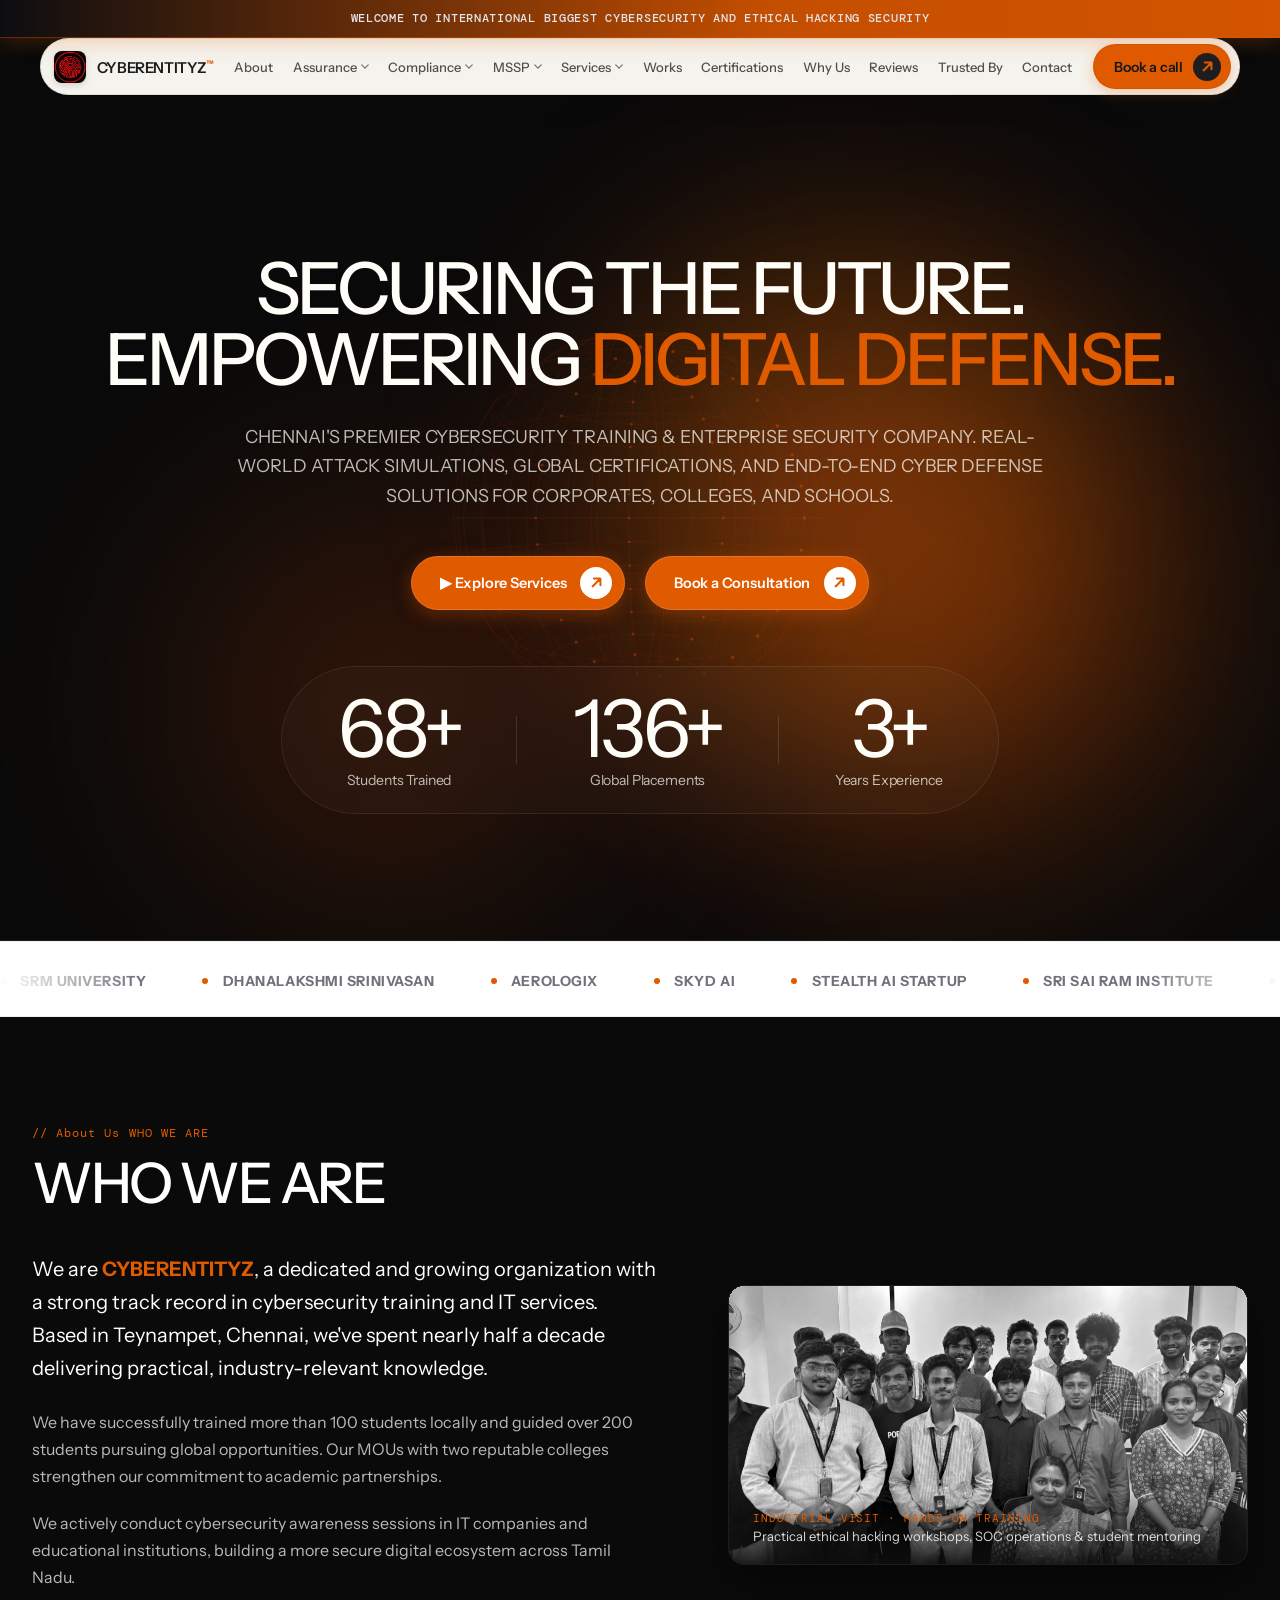
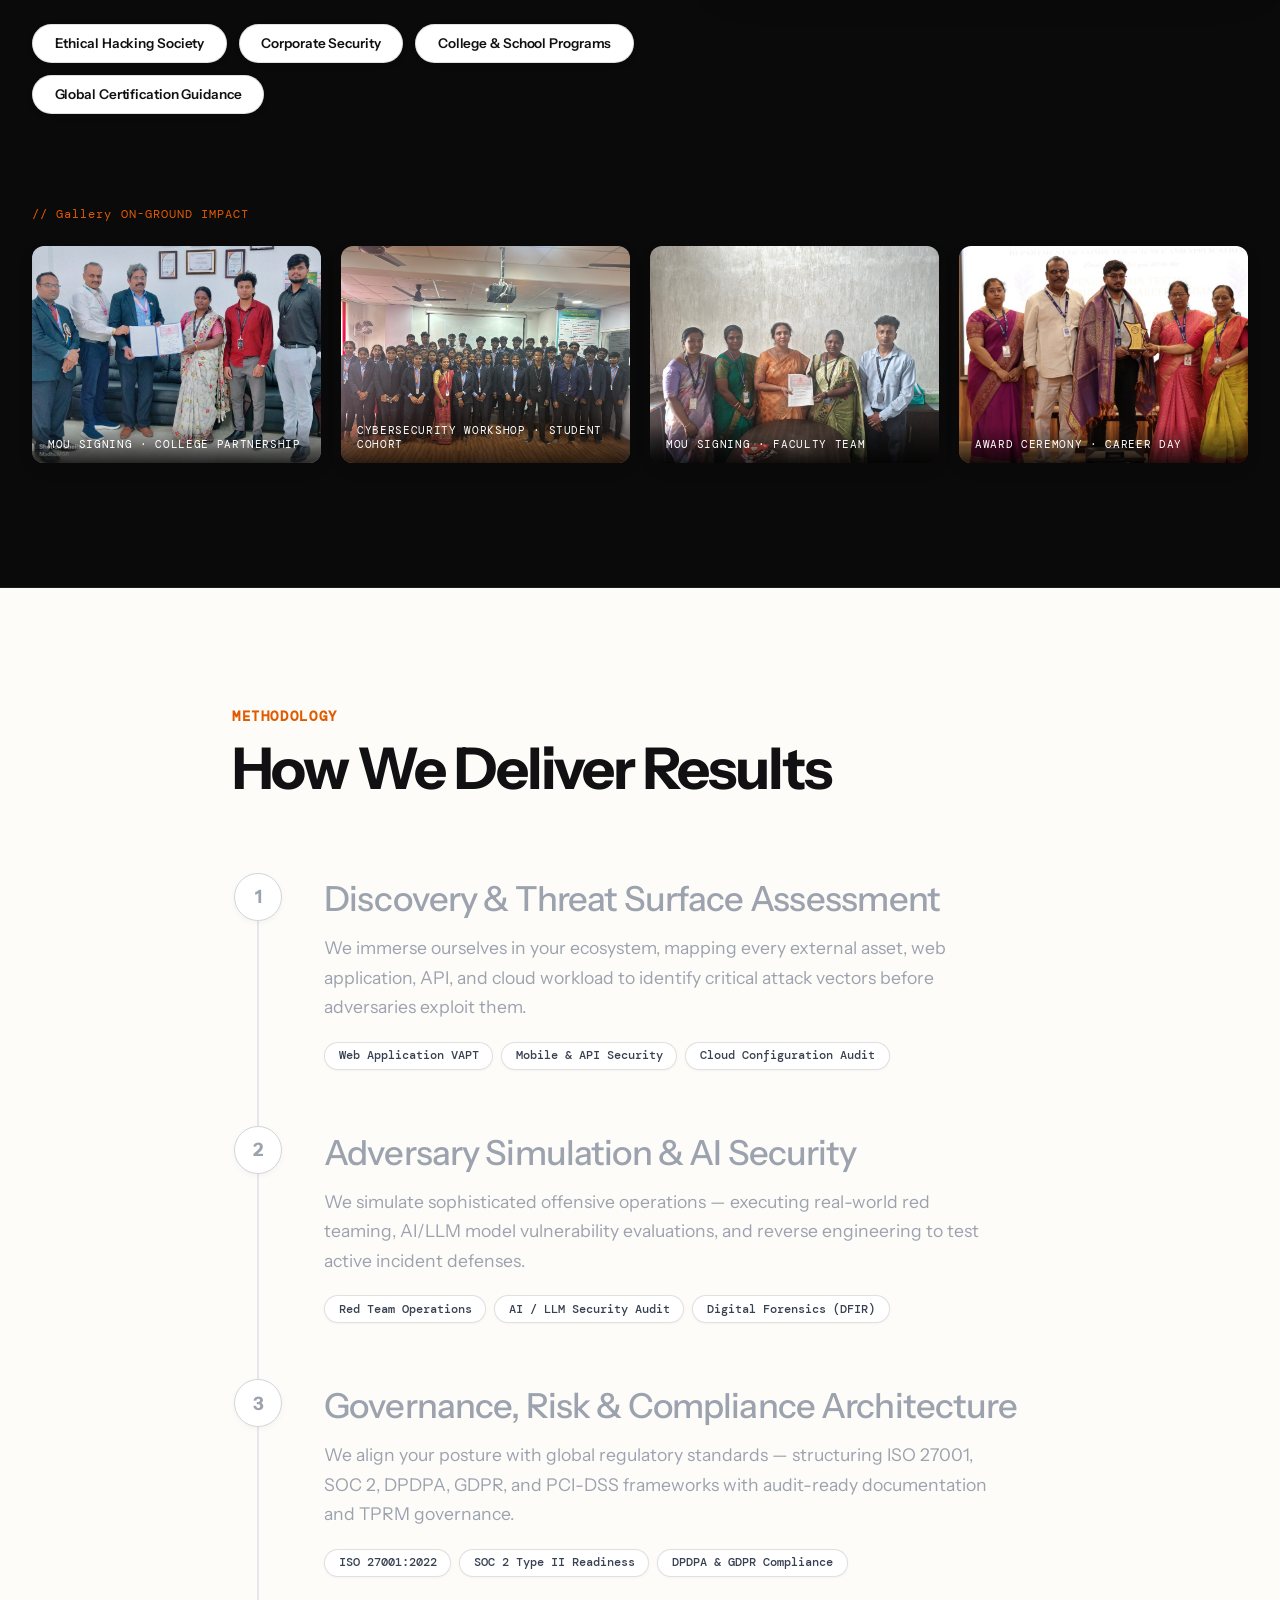
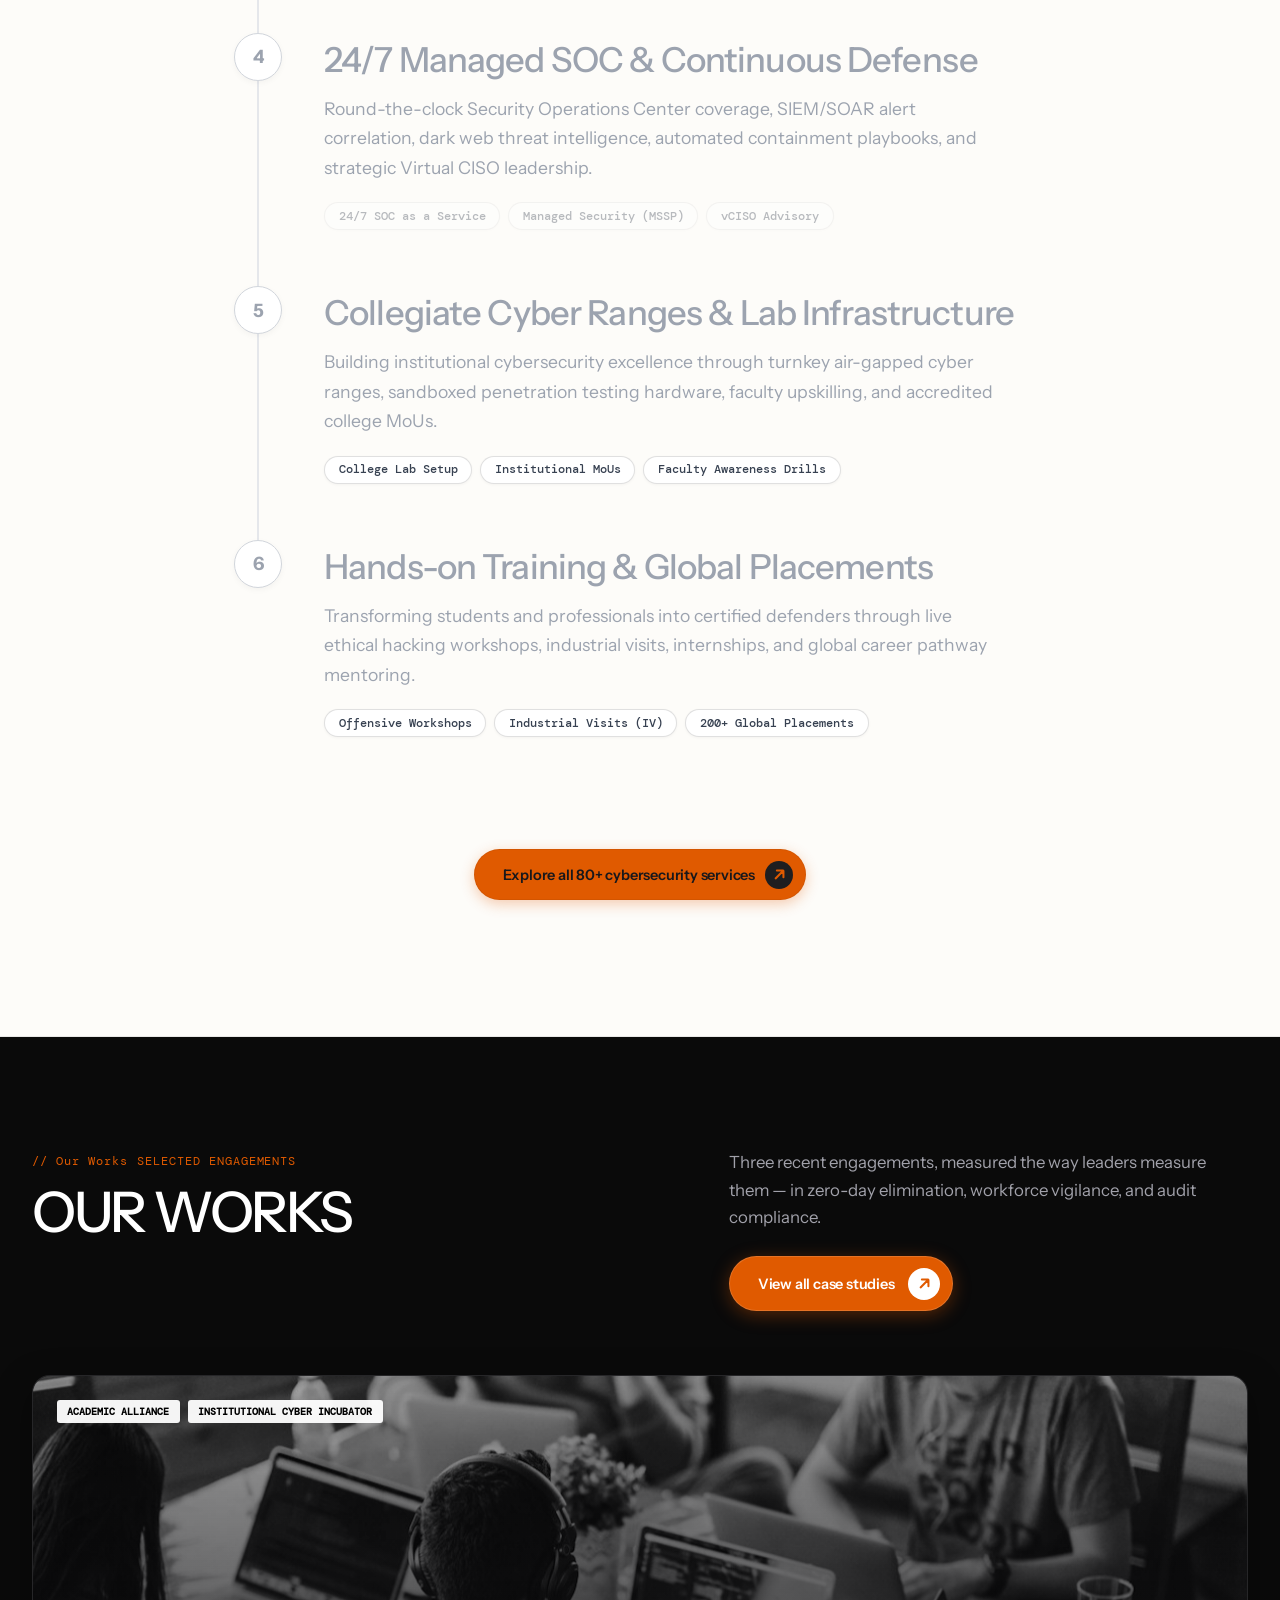
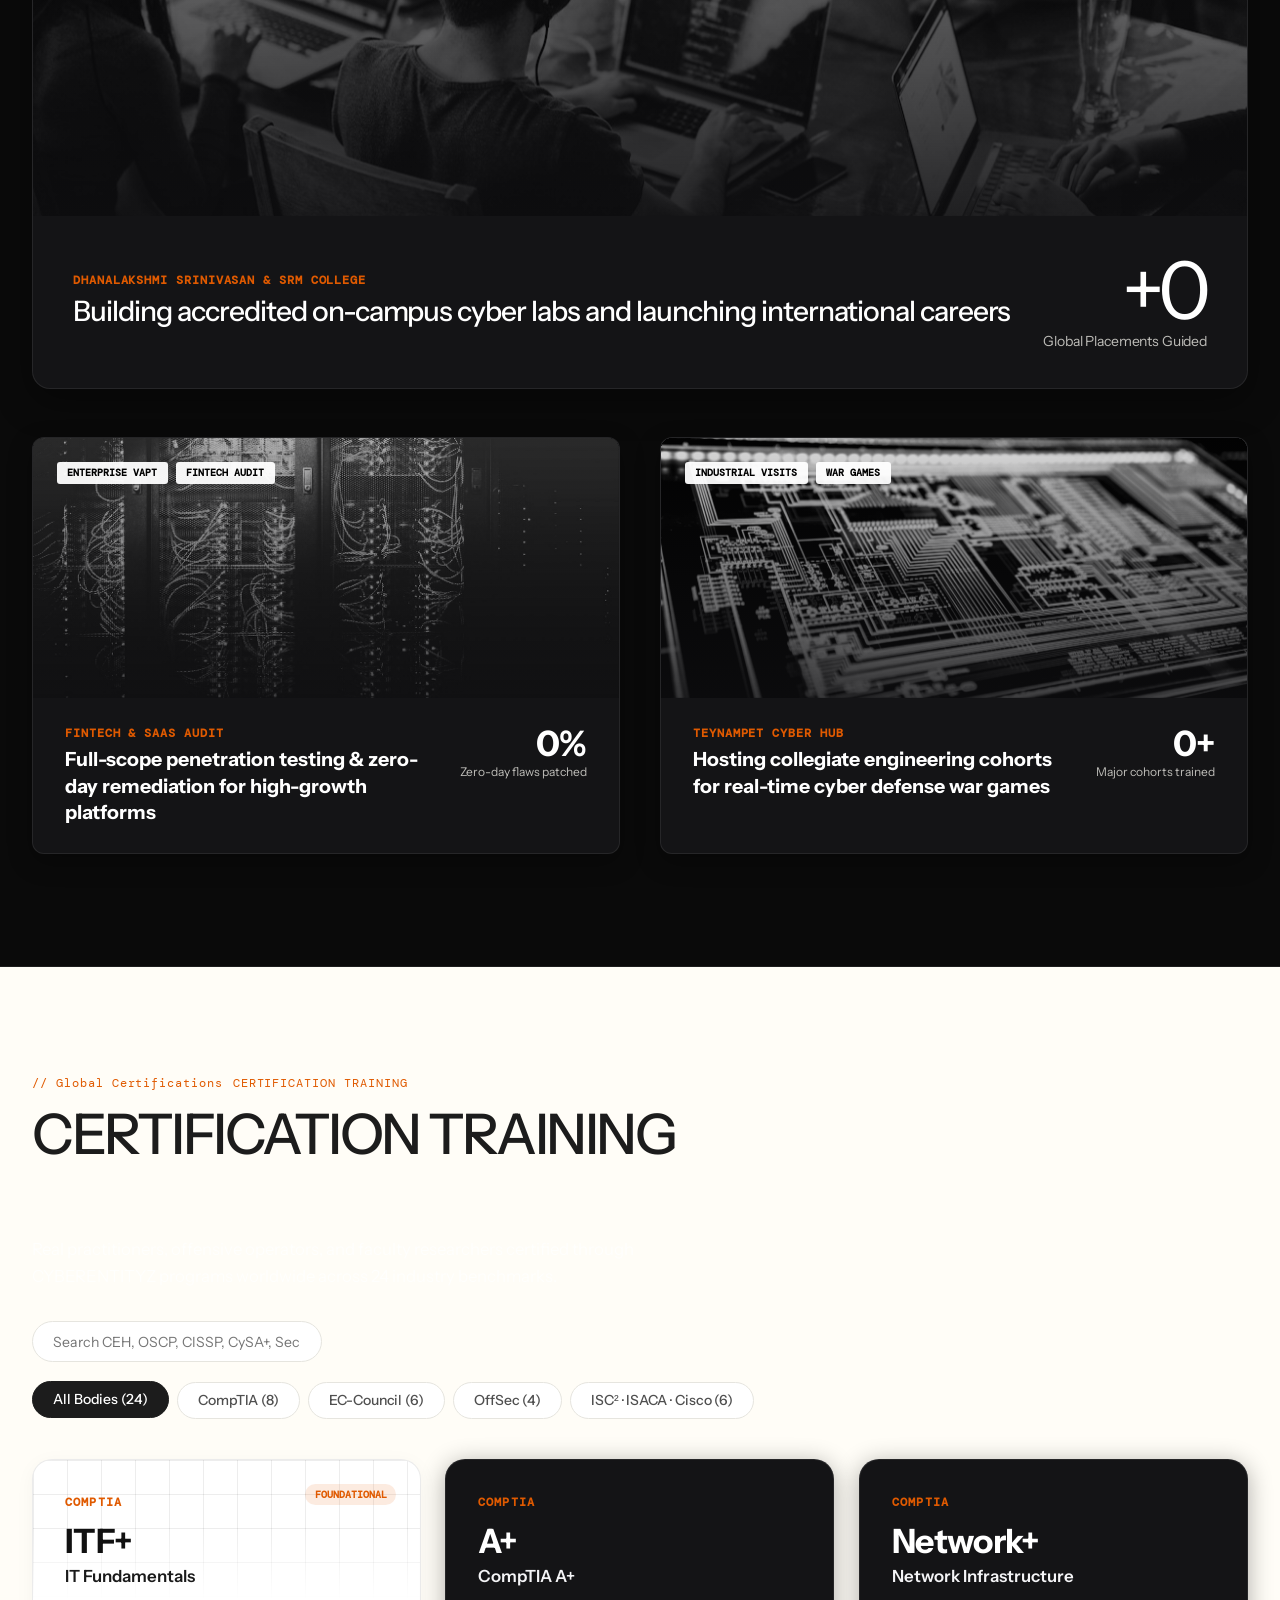
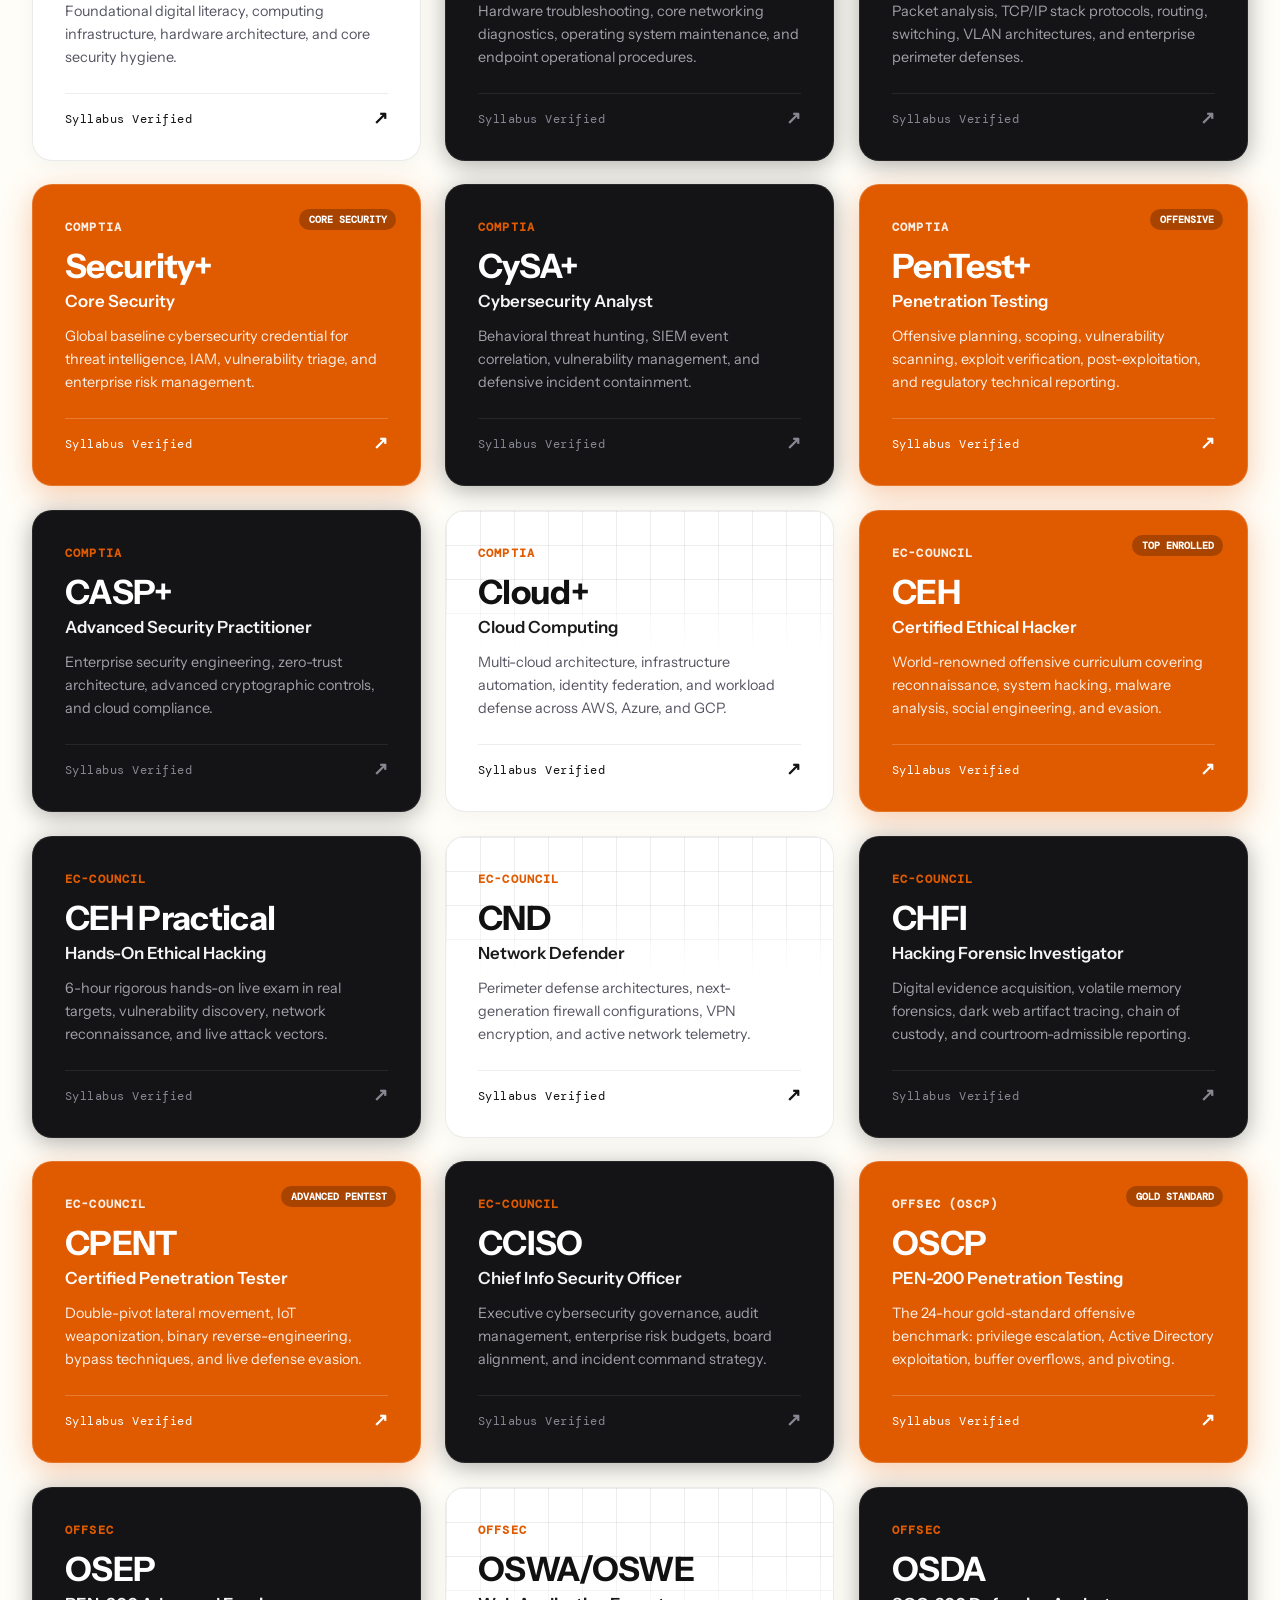
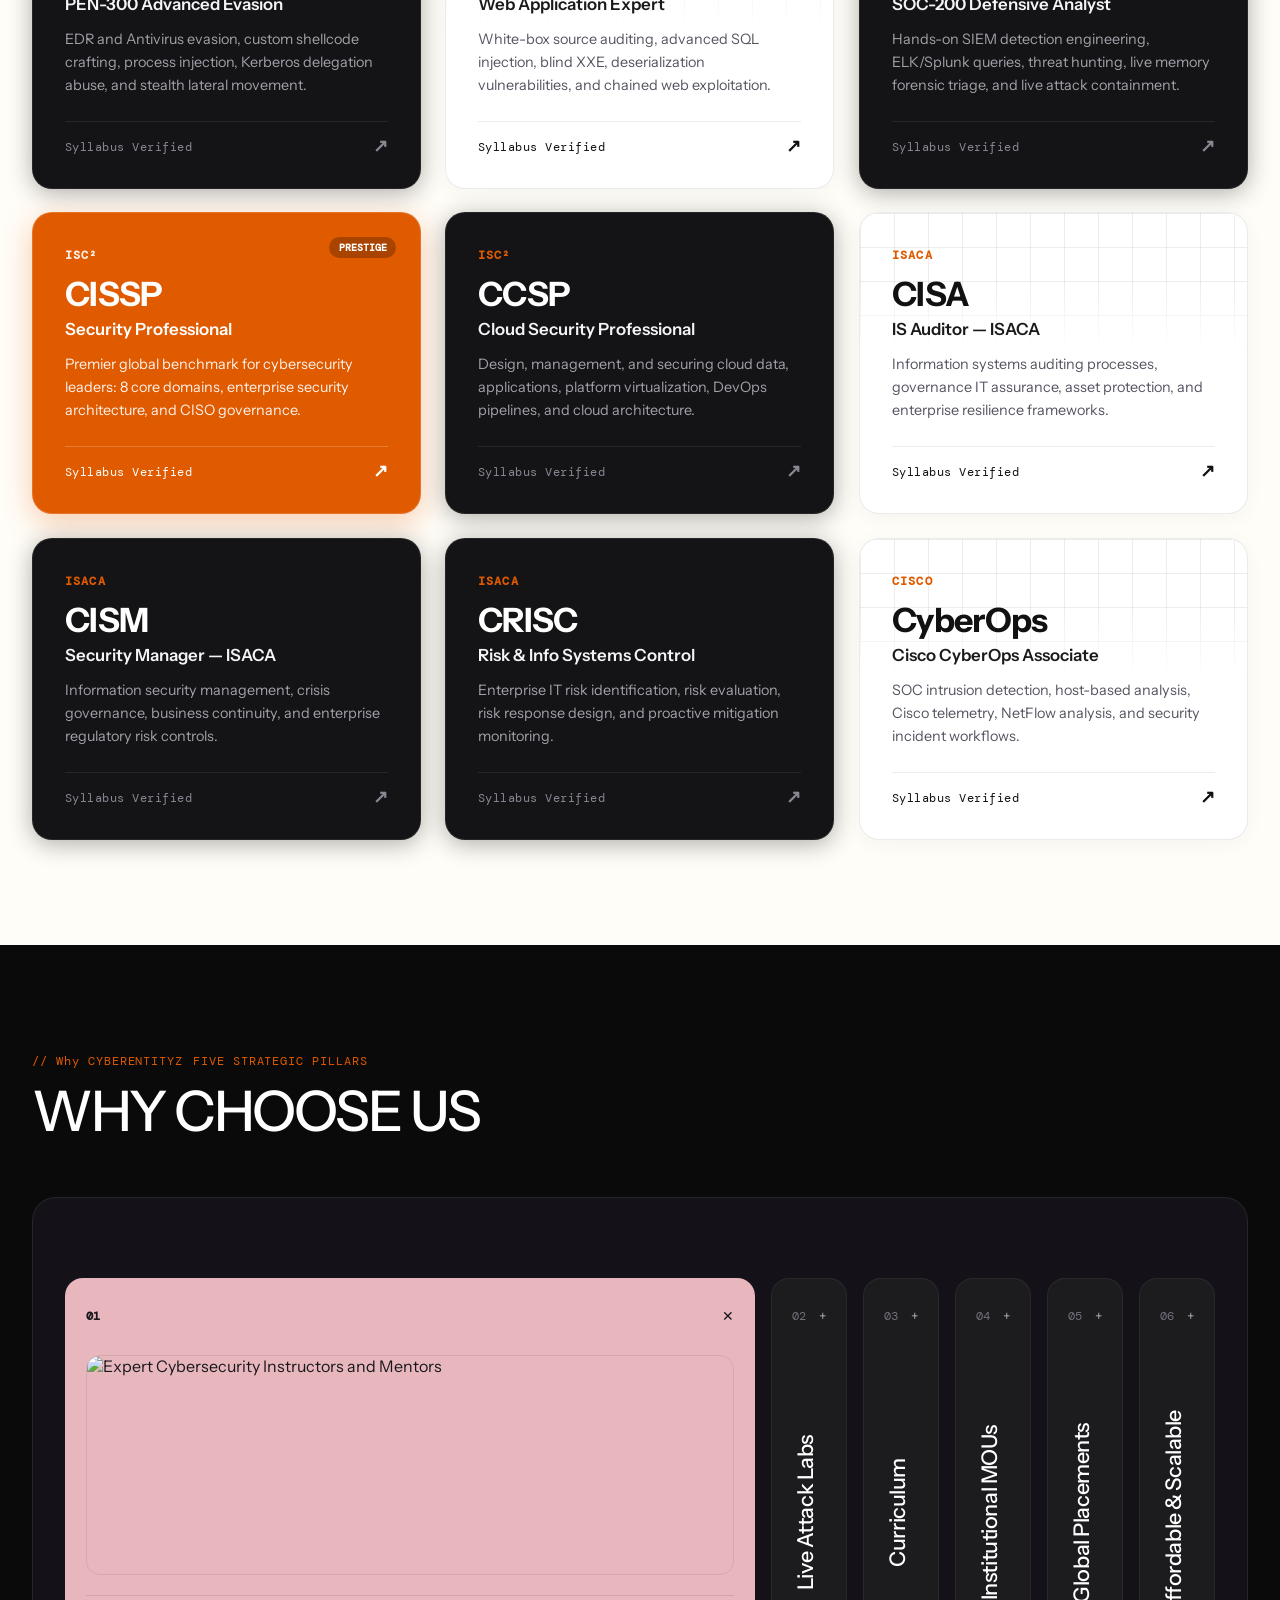
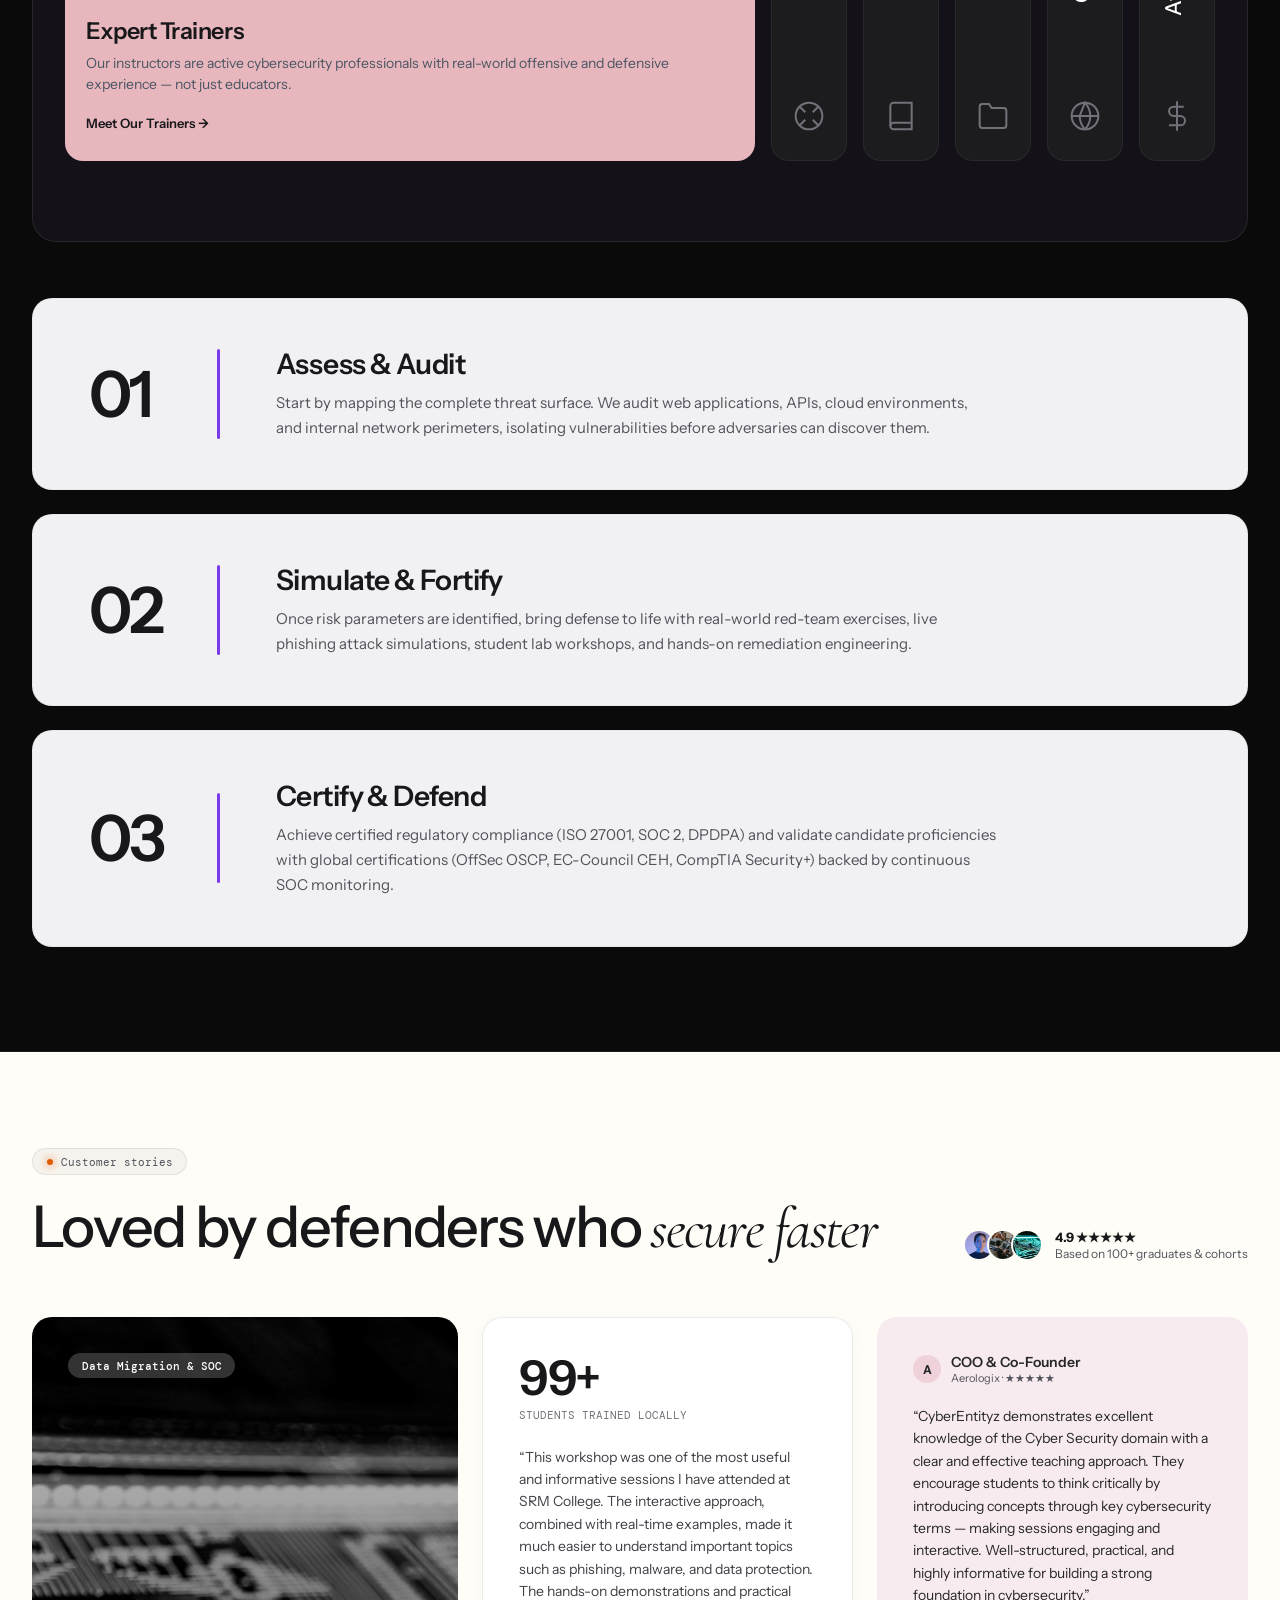
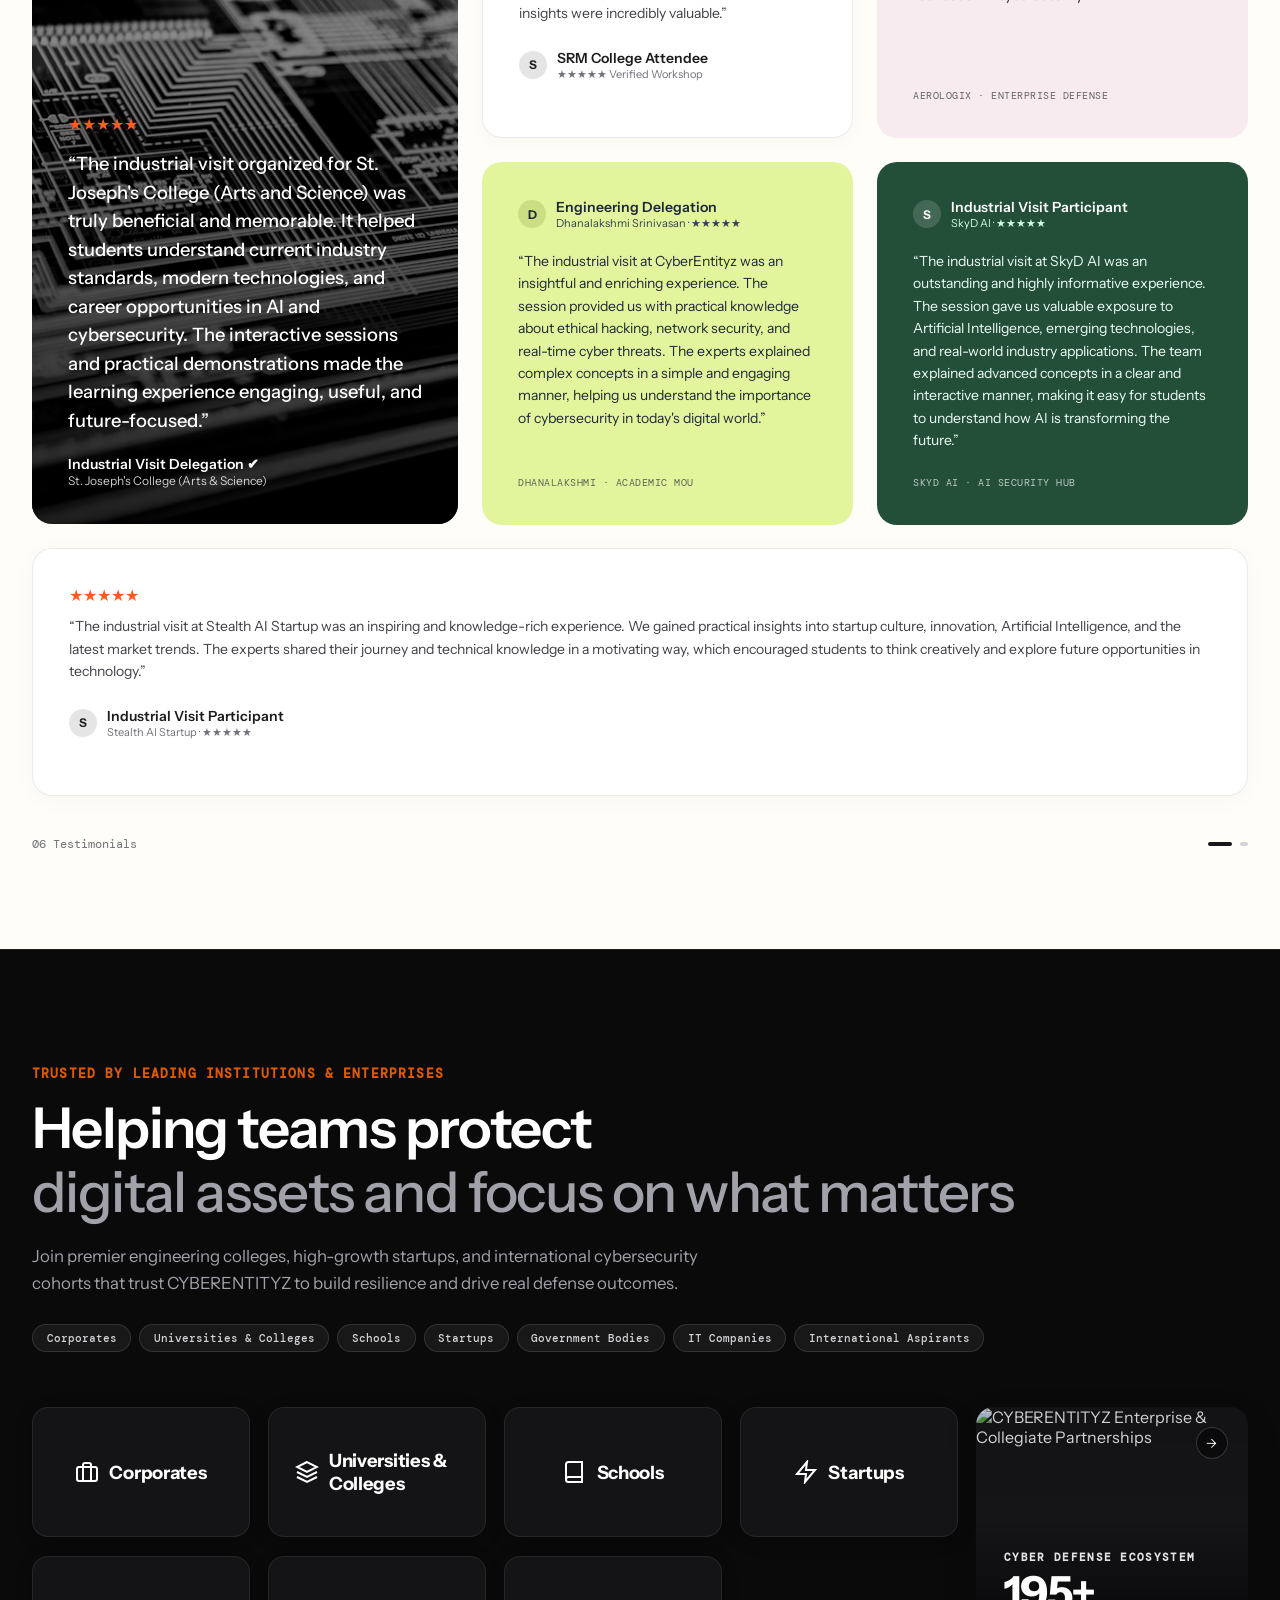
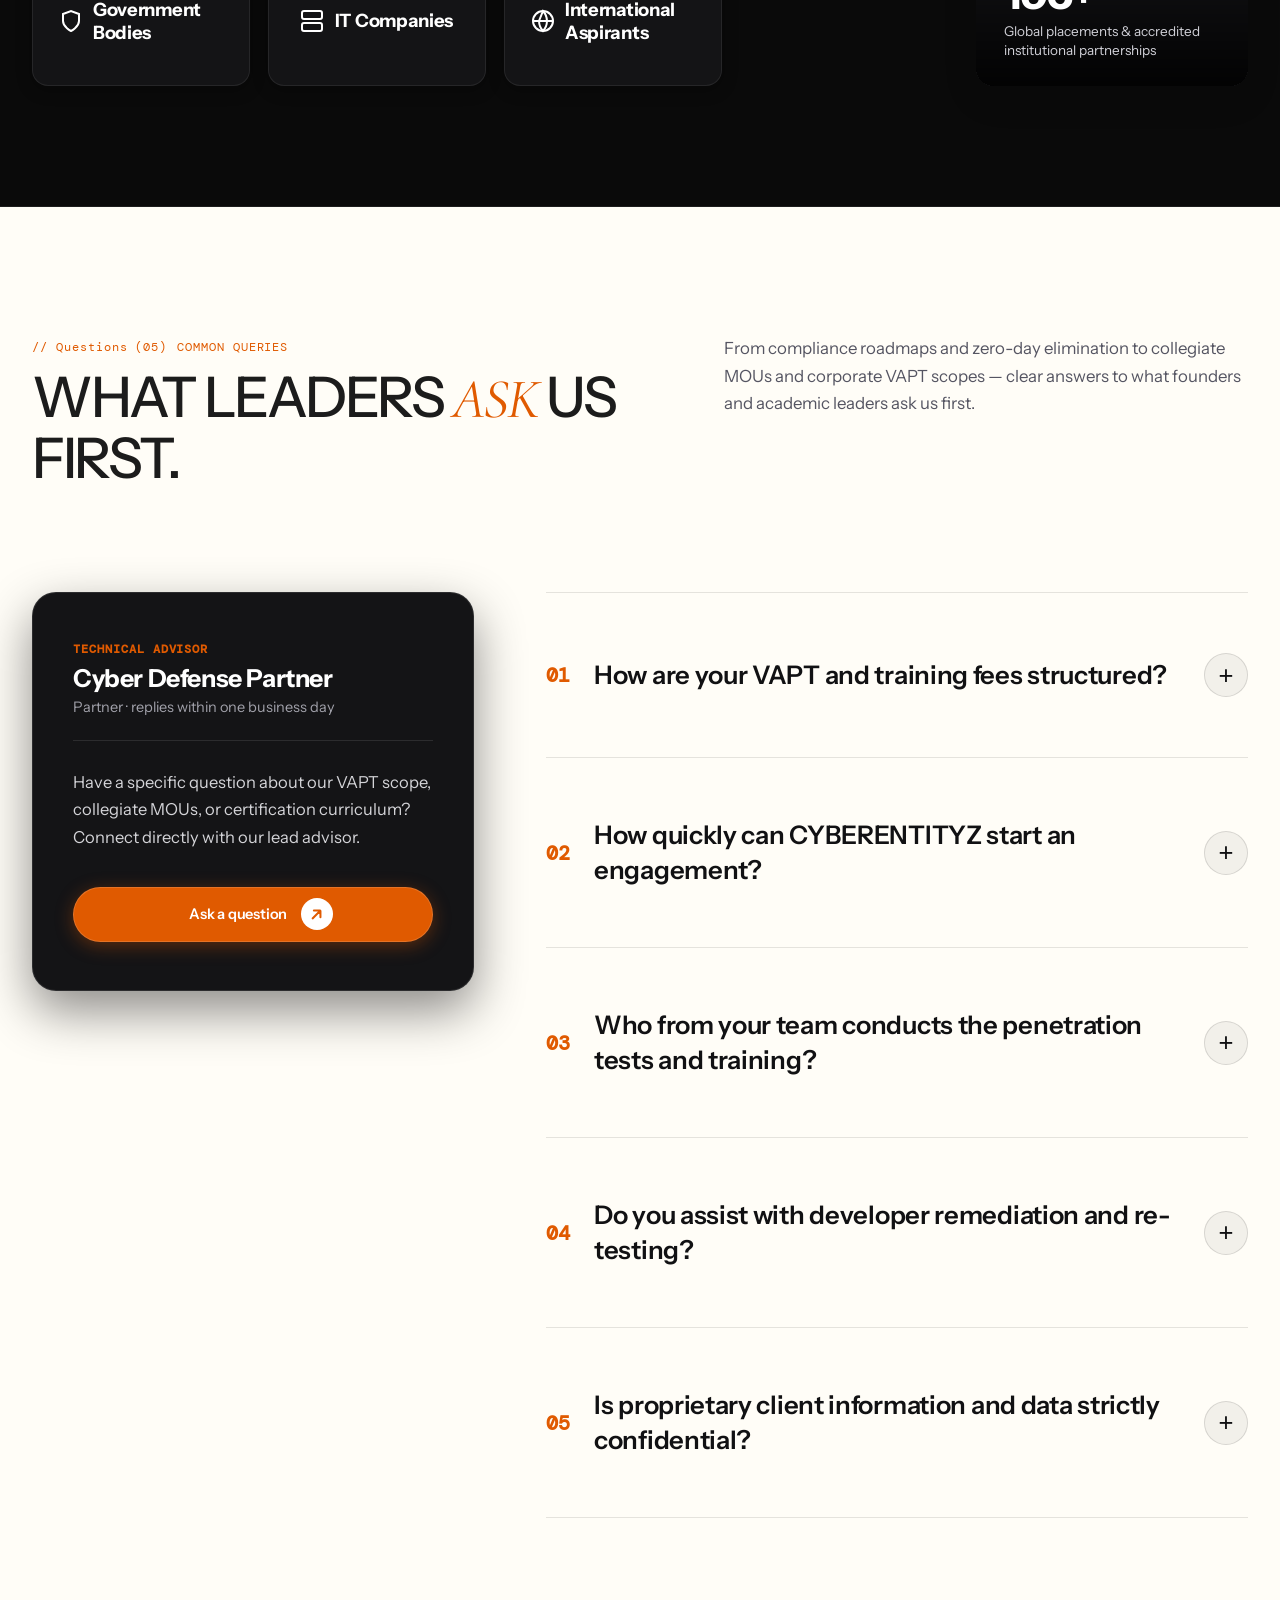
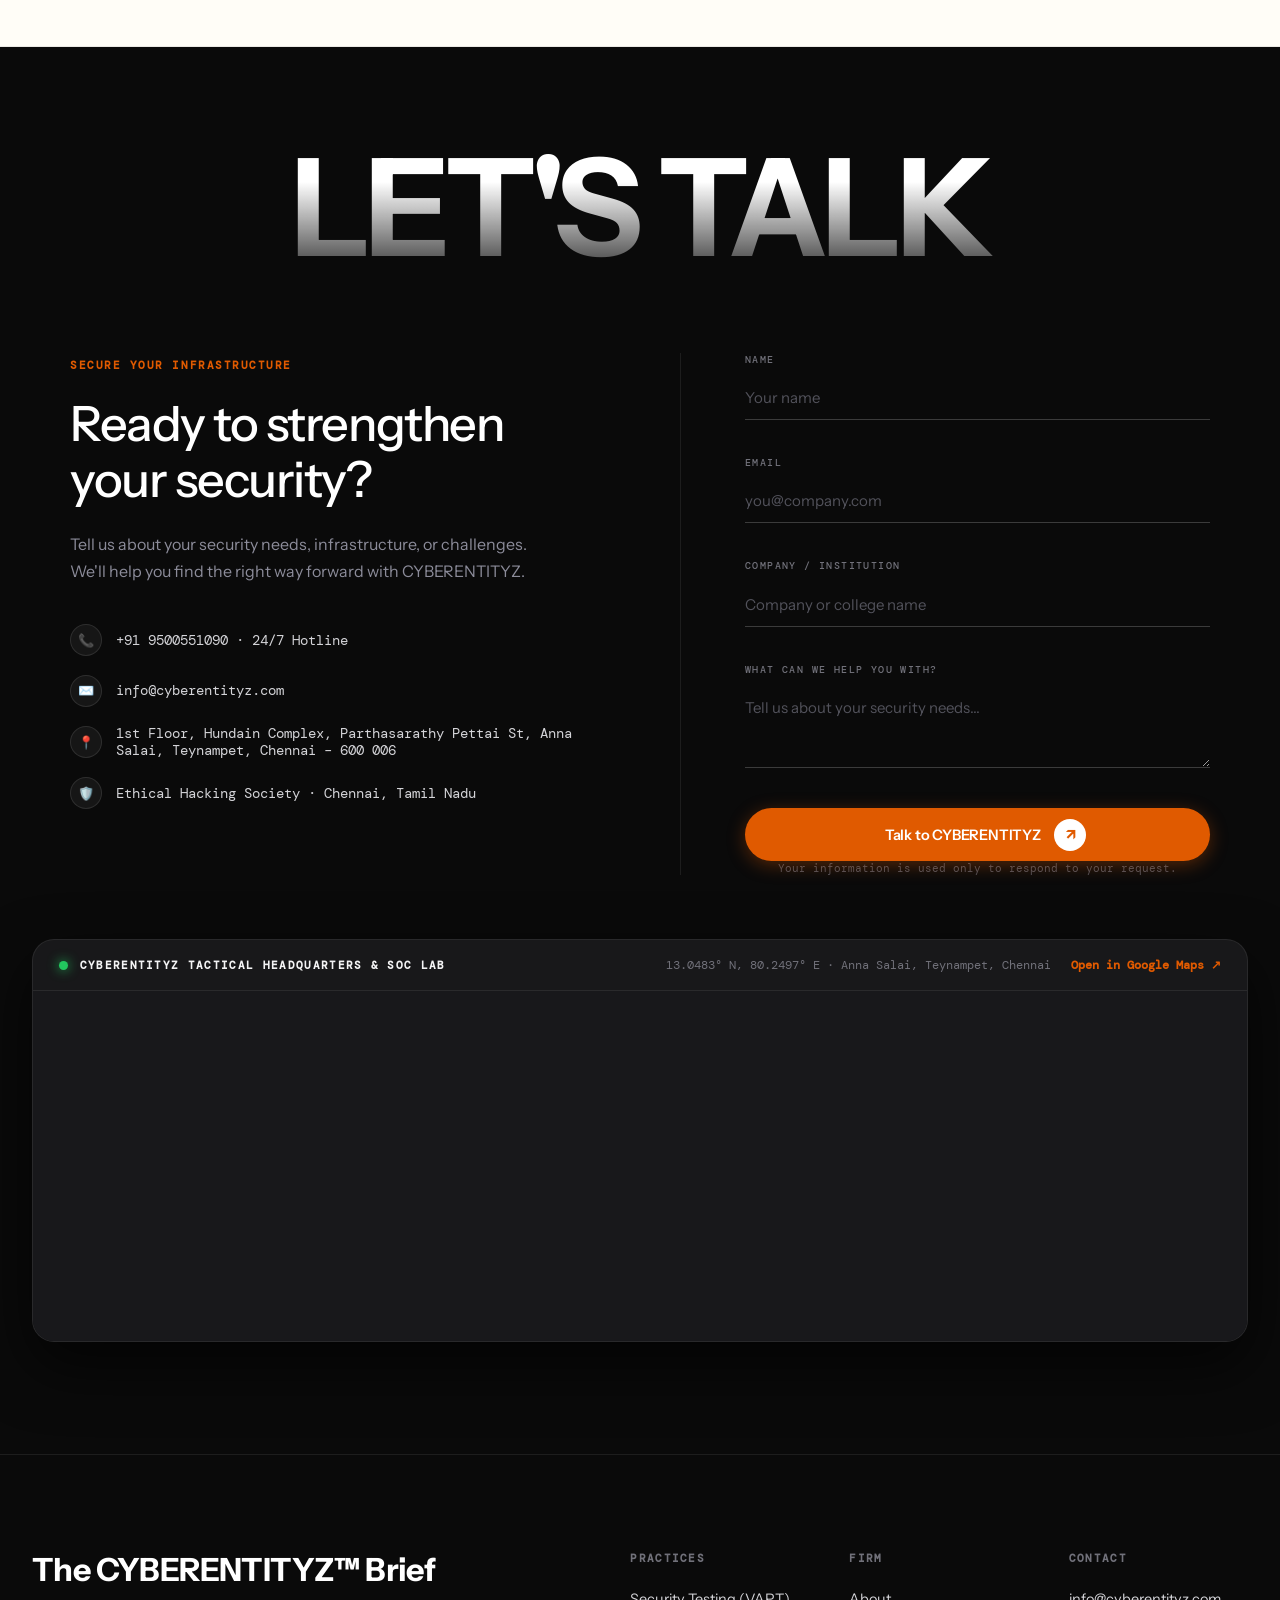
==== commit 2b8c893a: "updated 2" ====
--- a/index.html
+++ b/index.html
@@ -54,79 +54,11 @@
         </div>
       </a>
 
-      <!-- Navigation Links with Mega-Menus -->
+      <!-- Navigation Links with Mega-Menus (Order: Assurance, Compliance, MSSP, Services) -->
       <nav class="mega-nav-list" id="megaNavList">
         <a href="#about" class="nav-simple-link">About</a>
-        <!-- SERVICES MEGA-MENU WITH AUTHENTIC CYBERENTITYZ OFFERINGS -->
-        <div class="nav-dropdown-item has-megamenu">
-          <button class="nav-trigger-btn" aria-expanded="false" onclick="toggleNavDropdown(this, event)">
-            <span>Services</span>
-            <svg class="chevron-svg" viewBox="0 0 10 6" fill="none" stroke="currentColor"><path d="M1 1l4 4 4-4" stroke-width="1.5" stroke-linecap="round"/></svg>
-          </button>
-          <div class="megamenu-panel">
-            <div class="megamenu-grid-3">
-
-              <!-- COL 1: TRAINING & ACADEMIC -->
-              <div class="megamenu-col">
-                <div class="megamenu-col-badge">TRAINING &amp; ACADEMIC</div>
-                <ul class="megamenu-links-list">
-                  <li><a href="services.html?service=cybersecurity-workshops">Cybersecurity Workshops</a></li>
-                  <li><a href="services.html?service=industrial-visits">Industrial Visits (IV)</a></li>
-                  <li><a href="services.html?service=internship-programs">Internship Programs</a></li>
-                  <li><a href="services.html?service=career-guidance-mock-interviews">Career Guidance &amp; Mock Interviews</a></li>
-                  <li><a href="services.html?service=college-lab-setup-support">College Lab Setup &amp; Support</a></li>
-                  <li><a href="services.html?service=faculty-awareness-programs">Faculty Awareness Programs</a></li>
-                  <li><a href="services.html?service=school-awareness-programs">School Awareness Programs</a></li>
-                </ul>
-              </div>
-
-              <!-- COL 2: SECURITY TESTING (VAPT) -->
-              <div class="megamenu-col">
-                <div class="megamenu-col-badge">SECURITY TESTING (VAPT)</div>
-                <ul class="megamenu-links-list">
-                  <li><a href="services.html?service=web-application-vapt">Web Application VAPT</a></li>
-                  <li><a href="services.html?service=mobile-app-security">Mobile App Security</a></li>
-                  <li><a href="services.html?service=api-security-testing">API Security Testing</a></li>
-                  <li><a href="services.html?service=cloud-security-testing">Cloud Security Assessment</a></li>
-                  <li><a href="services.html?service=network-security-testing">Network Security Audit</a></li>
-                  <li><a href="services.html?service=iot-penetration-testing">IoT Penetration Testing</a></li>
-                  <li><a href="services.html?service=ot-security-testing">OT / SCADA Security</a></li>
-                  <li><a href="services.html?service=database-penetration-testing">Database Penetration</a></li>
-                  <li><a href="services.html?service=wireless-security-testing">Wireless Security</a></li>
-                  <li><a href="services.html?service=red-team-operations">Red Team Operations</a></li>
-                  <li><a href="services.html?service=ai-llm-security-testing">AI / LLM Security Audit</a></li>
-                  <li><a href="services.html?service=digital-forensics-incident-response">Digital Forensics (DFIR)</a></li>
-                  <li><a href="services.html" class="megamenu-see-all">All Assurance Services →</a></li>
-                </ul>
-              </div>
-
-              <!-- COL 3: GRC & CERTIFICATIONS -->
-              <div class="megamenu-col">
-                <div class="megamenu-col-badge">GRC &amp; CERTIFICATIONS</div>
-                <ul class="megamenu-links-list">
-                  <li><a href="services.html?service=soc-as-a-service">SOC as a Service</a></li>
-                  <li><a href="services.html?service=vciso-advisory">vCISO &amp; Governance</a></li>
-                  <li><a href="services.html?service=iso-27001">ISO 27001 Consulting</a></li>
-                  <li><a href="services.html?service=soc-2-compliance">SOC 2 Compliance</a></li>
-                  <li><a href="services.html?service=dpdpa-compliance">DPDP Act Compliance</a></li>
-                  <li><a href="services.html?service=third-party-risk-management">Third Party Risk Mgmt</a></li>
-                  <li><a href="index.html#certifications">CompTIA (Security+, CySA+)</a></li>
-                  <li><a href="index.html#certifications">EC-Council (CEH, CPENT)</a></li>
-                  <li><a href="index.html#certifications">OffSec (OSCP, OSEP, OSDA)</a></li>
-                  <li><a href="index.html#certifications">ISC² &amp; ISACA (CISSP, CISA)</a></li>
-                  <li><a href="index.html#certifications">Cisco CyberOps Associate</a></li>
-                </ul>
-              </div>
-
-            </div>
-            <!-- Bottom Quick Bar -->
-            <div class="megamenu-bottom-bar">
-              <span class="megamenu-bottom-hint">Delivering world-class cybersecurity training and enterprise solutions from Chennai to the world.</span>
-              <a href="services.html" class="megamenu-bottom-btn">Explore All Services &amp; Practices ↗</a>
-            </div>
-          </div>
-        </div>
-        <!-- ASSURANCE MEGA-MENU -->
+
+        <!-- 1. ASSURANCE MEGA-MENU -->
         <div class="nav-dropdown-item has-megamenu">
           <button class="nav-trigger-btn" aria-expanded="false" onclick="toggleNavDropdown(this, event)">
             <span>Assurance</span>
@@ -186,10 +118,10 @@
           </div>
         </div>
 
-        <!-- GOVERNANCE MEGA-MENU -->
+        <!-- 2. COMPLIANCE MEGA-MENU (GOVERNANCE & COMPLIANCE) -->
         <div class="nav-dropdown-item has-megamenu">
           <button class="nav-trigger-btn" aria-expanded="false" onclick="toggleNavDropdown(this, event)">
-            <span>Governance</span>
+            <span>Compliance</span>
             <svg class="chevron-svg" viewBox="0 0 10 6" fill="none" stroke="currentColor"><path d="M1 1l4 4 4-4" stroke-width="1.5" stroke-linecap="round"/></svg>
           </button>
           <div class="megamenu-panel megamenu-wide">
@@ -238,12 +170,12 @@
             </div>
             <div class="megamenu-bottom-bar">
               <span class="megamenu-bottom-hint">Regulatory compliance, GRC frameworks &amp; risk management programs.</span>
-              <a href="services.html" class="megamenu-bottom-btn">All Governance Services ↗</a>
-            </div>
-          </div>
-        </div>
-
-        <!-- MSSP MEGA-MENU -->
+              <a href="services.html" class="megamenu-bottom-btn">All Compliance Services ↗</a>
+            </div>
+          </div>
+        </div>
+
+        <!-- 3. MSSP MEGA-MENU -->
         <div class="nav-dropdown-item has-megamenu">
           <button class="nav-trigger-btn" aria-expanded="false" onclick="toggleNavDropdown(this, event)">
             <span>MSSP</span>
@@ -293,6 +225,76 @@
           </div>
         </div>
 
+        <!-- 4. SERVICES MEGA-MENU -->
+        <div class="nav-dropdown-item has-megamenu">
+          <button class="nav-trigger-btn" aria-expanded="false" onclick="toggleNavDropdown(this, event)">
+            <span>Services</span>
+            <svg class="chevron-svg" viewBox="0 0 10 6" fill="none" stroke="currentColor"><path d="M1 1l4 4 4-4" stroke-width="1.5" stroke-linecap="round"/></svg>
+          </button>
+          <div class="megamenu-panel">
+            <div class="megamenu-grid-3">
+
+              <!-- COL 1: TRAINING & ACADEMIC -->
+              <div class="megamenu-col">
+                <div class="megamenu-col-badge">TRAINING &amp; ACADEMIC</div>
+                <ul class="megamenu-links-list">
+                  <li><a href="services.html?service=cybersecurity-workshops">Cybersecurity Workshops</a></li>
+                  <li><a href="services.html?service=industrial-visits">Industrial Visits (IV)</a></li>
+                  <li><a href="services.html?service=internship-programs">Internship Programs</a></li>
+                  <li><a href="services.html?service=career-guidance-mock-interviews">Career Guidance &amp; Mock Interviews</a></li>
+                  <li><a href="services.html?service=college-lab-setup-support">College Lab Setup &amp; Support</a></li>
+                  <li><a href="services.html?service=faculty-awareness-programs">Faculty Awareness Programs</a></li>
+                  <li><a href="services.html?service=school-awareness-programs">School Awareness Programs</a></li>
+                </ul>
+              </div>
+
+              <!-- COL 2: SECURITY TESTING (VAPT) -->
+              <div class="megamenu-col">
+                <div class="megamenu-col-badge">SECURITY TESTING (VAPT)</div>
+                <ul class="megamenu-links-list">
+                  <li><a href="services.html?service=web-application-vapt">Web Application VAPT</a></li>
+                  <li><a href="services.html?service=mobile-app-security">Mobile App Security</a></li>
+                  <li><a href="services.html?service=api-security-testing">API Security Testing</a></li>
+                  <li><a href="services.html?service=cloud-security-testing">Cloud Security Assessment</a></li>
+                  <li><a href="services.html?service=network-security-testing">Network Security Audit</a></li>
+                  <li><a href="services.html?service=iot-penetration-testing">IoT Penetration Testing</a></li>
+                  <li><a href="services.html?service=ot-security-testing">OT / SCADA Security</a></li>
+                  <li><a href="services.html?service=database-penetration-testing">Database Penetration</a></li>
+                  <li><a href="services.html?service=wireless-security-testing">Wireless Security</a></li>
+                  <li><a href="services.html?service=red-team-operations">Red Team Operations</a></li>
+                  <li><a href="services.html?service=ai-llm-security-testing">AI / LLM Security Audit</a></li>
+                  <li><a href="services.html?service=digital-forensics-incident-response">Digital Forensics (DFIR)</a></li>
+                  <li><a href="services.html" class="megamenu-see-all">All Assurance Services →</a></li>
+                </ul>
+              </div>
+
+              <!-- COL 3: GRC & CERTIFICATIONS -->
+              <div class="megamenu-col">
+                <div class="megamenu-col-badge">GRC &amp; CERTIFICATIONS</div>
+                <ul class="megamenu-links-list">
+                  <li><a href="services.html?service=soc-as-a-service">SOC as a Service</a></li>
+                  <li><a href="services.html?service=vciso-advisory">vCISO &amp; Governance</a></li>
+                  <li><a href="services.html?service=iso-27001">ISO 27001 Consulting</a></li>
+                  <li><a href="services.html?service=soc-2-compliance">SOC 2 Compliance</a></li>
+                  <li><a href="services.html?service=dpdpa-compliance">DPDP Act Compliance</a></li>
+                  <li><a href="services.html?service=third-party-risk-management">Third Party Risk Mgmt</a></li>
+                  <li><a href="index.html#certifications">CompTIA (Security+, CySA+)</a></li>
+                  <li><a href="index.html#certifications">EC-Council (CEH, CPENT)</a></li>
+                  <li><a href="index.html#certifications">OffSec (OSCP, OSEP, OSDA)</a></li>
+                  <li><a href="index.html#certifications">ISC² &amp; ISACA (CISSP, CISA)</a></li>
+                  <li><a href="index.html#certifications">Cisco CyberOps Associate</a></li>
+                </ul>
+              </div>
+
+            </div>
+            <!-- Bottom Quick Bar -->
+            <div class="megamenu-bottom-bar">
+              <span class="megamenu-bottom-hint">Delivering world-class cybersecurity training and enterprise solutions from Chennai to the world.</span>
+              <a href="services.html" class="megamenu-bottom-btn">Explore All Services &amp; Practices ↗</a>
+            </div>
+          </div>
+        </div>
+
         <a href="#works" class="nav-simple-link">Works</a>
         <a href="#certifications" class="nav-simple-link">Certifications</a>
         <a href="#why" class="nav-simple-link">Why Us</a>
@@ -303,17 +305,89 @@
 
       <!-- Nav CTA Button matching screenshot (Orange Pill with Dark Arrow Circle) -->
       <div class="nav-cta-actions">
-        <a href="#contact" class="btn-book-call">
+        <a href="contact.html" class="btn-book-call">
           <span>Book a call</span>
-          <span class="pill-circle-dark">↗</span>
+          <span class="pill-circle-dark"><svg width="13" height="13" viewBox="0 0 14 14" fill="none" stroke="currentColor" stroke-width="2.2" stroke-linecap="round" stroke-linejoin="round"><path d="M1 7h12M8 2l5 5-5 5"/></svg></span>
         </a>
-        <button class="mobile-hamburger" id="mobileHamburger" aria-label="Toggle menu">
-          <span></span><span></span>
+        <button class="mobile-hamburger" id="mobileHamburger" aria-label="Toggle menu" onclick="openMobileMenu()">
+          <span class="ham-line"></span>
+          <span class="ham-line"></span>
+          <span class="ham-line"></span>
         </button>
       </div>
 
     </div>
   </header>
+
+  <!-- MOBILE MENU MODAL (MATCHING IMAGES 1 & 2) -->
+  <div class="mobile-menu-backdrop" id="mobileMenuBackdrop" onclick="closeMobileMenu()"></div>
+  <div class="mobile-menu-card" id="mobileMenuCard" role="dialog" aria-modal="true" aria-label="Navigation Menu">
+    <div class="mobile-menu-header">
+      <a href="#hero" class="mobile-brand-box" onclick="closeMobileMenu()">
+        <img src="images/logo.jpeg" alt="CYBERENTITYZ Logo" class="mobile-brand-logo">
+        <span class="mobile-brand-name">CYBERENTITYZ</span>
+      </a>
+      <button class="mobile-menu-close-btn" id="mobileMenuClose" onclick="closeMobileMenu()" aria-label="Close menu">
+        <svg width="16" height="16" viewBox="0 0 16 16" fill="none" stroke="currentColor" stroke-width="2" stroke-linecap="round"><path d="M3 3l10 10M13 3L3 13"/></svg>
+      </button>
+    </div>
+
+    <nav class="mobile-menu-nav">
+      <a href="#assurance" class="mobile-menu-link" onclick="closeMobileMenu()">
+        <span class="mobile-menu-text">Assurance</span>
+        <span class="mobile-menu-num">01</span>
+      </a>
+      <a href="#compliance" class="mobile-menu-link" onclick="closeMobileMenu()">
+        <span class="mobile-menu-text">Compliance</span>
+        <span class="mobile-menu-num">02</span>
+      </a>
+      <a href="#mssp" class="mobile-menu-link" onclick="closeMobileMenu()">
+        <span class="mobile-menu-text">MSSP</span>
+        <span class="mobile-menu-num">03</span>
+      </a>
+      <a href="services.html" class="mobile-menu-link" onclick="closeMobileMenu()">
+        <span class="mobile-menu-text">Services</span>
+        <span class="mobile-menu-num">04</span>
+      </a>
+      <a href="#about" class="mobile-menu-link" onclick="closeMobileMenu()">
+        <span class="mobile-menu-text">About</span>
+        <span class="mobile-menu-num">05</span>
+      </a>
+      <a href="#works" class="mobile-menu-link" onclick="closeMobileMenu()">
+        <span class="mobile-menu-text">Works</span>
+        <span class="mobile-menu-num">06</span>
+      </a>
+      <a href="#certifications" class="mobile-menu-link" onclick="closeMobileMenu()">
+        <span class="mobile-menu-text">Certifications</span>
+        <span class="mobile-menu-num">07</span>
+      </a>
+      <a href="#why" class="mobile-menu-link" onclick="closeMobileMenu()">
+        <span class="mobile-menu-text">Why Us</span>
+        <span class="mobile-menu-num">08</span>
+      </a>
+      <a href="#testimonials" class="mobile-menu-link" onclick="closeMobileMenu()">
+        <span class="mobile-menu-text">Reviews</span>
+        <span class="mobile-menu-num">09</span>
+      </a>
+      <a href="#trustedBy" class="mobile-menu-link" onclick="closeMobileMenu()">
+        <span class="mobile-menu-text">Trusted By</span>
+        <span class="mobile-menu-num">10</span>
+      </a>
+      <a href="contact.html" class="mobile-menu-link" onclick="closeMobileMenu()">
+        <span class="mobile-menu-text">Contact</span>
+        <span class="mobile-menu-num">11</span>
+      </a>
+    </nav>
+
+    <div class="mobile-menu-footer">
+      <a href="contact.html" class="mobile-menu-cta-btn" onclick="closeMobileMenu()">
+        <span>Book a free consultation</span>
+        <span class="mobile-cta-arrow-badge">
+          <svg width="14" height="14" viewBox="0 0 14 14" fill="none" stroke="currentColor" stroke-width="2.2" stroke-linecap="round" stroke-linejoin="round"><path d="M3 11L11 3M11 3H5M11 3V9"/></svg>
+        </span>
+      </a>
+    </div>
+  </div>
 
   <main>
     <!-- HERO SECTION (MATCHING BEGIN.FRAMER.AI WITH WARM AMBIENT HOVER AURA) -->
@@ -342,11 +416,11 @@
         <div class="hero-framer-cta-row">
           <a href="#services" class="framer-arrow-fill-btn">
             <span>▶ Explore Services</span>
-            <span class="arrow-badge">↗</span>
+            <span class="arrow-badge"><svg width="13" height="13" viewBox="0 0 14 14" fill="none" stroke="currentColor" stroke-width="2.2" stroke-linecap="round" stroke-linejoin="round"><path d="M1 7h12M8 2l5 5-5 5"/></svg></span>
           </a>
           <a href="contact.html" class="framer-arrow-fill-btn">
             <span>Book a Consultation</span>
-            <span class="arrow-badge">↗</span>
+            <span class="arrow-badge"><svg width="13" height="13" viewBox="0 0 14 14" fill="none" stroke="currentColor" stroke-width="2.2" stroke-linecap="round" stroke-linejoin="round"><path d="M1 7h12M8 2l5 5-5 5"/></svg></span>
           </a>
         </div>
 
@@ -405,48 +479,38 @@
     <section class="section nord-about-section" id="about">
       <div class="container">
         
-        <div class="section-tag-row">
+        <div class="section-tag-row slide-left-reveal">
           <span class="section-num-tag">// About Us</span>
           <span class="tag-title">Who We Are</span>
         </div>
-        <h2 class="section-main-heading">WHO WE ARE</h2>
+        <h2 class="section-main-heading slide-left-reveal">WHO WE ARE</h2>
 
         <div class="about-lead-grid">
           <div class="about-text-col">
-            <p class="about-lead-p">
+            <p class="about-lead-p slide-left-reveal">
               We are <strong class="glow-orange-brand">CYBERENTITYZ</strong>, a dedicated and growing organization with a strong track record in cybersecurity training and IT services. Based in Teynampet, Chennai, we've spent nearly half a decade delivering practical, industry-relevant knowledge.
             </p>
-            <p class="about-body-p">
+            <p class="about-body-p slide-left-reveal">
               We have successfully trained more than 100 students locally and guided over 200 students pursuing global opportunities. Our MOUs with two reputable colleges strengthen our commitment to academic partnerships.
             </p>
-            <p class="about-body-p">
+            <p class="about-body-p slide-left-reveal">
               We actively conduct cybersecurity awareness sessions in IT companies and educational institutions, building a more secure digital ecosystem across Tamil Nadu.
             </p>
 
-            <div class="about-pillars-pills-row" style="display:flex; flex-wrap:wrap; gap:0.75rem; margin:2rem 0;">
-              <span class="sector-pill-box" style="padding:0.6rem 1.25rem;"><span class="sector-title">Ethical Hacking Society</span></span>
-              <span class="sector-pill-box" style="padding:0.6rem 1.25rem;"><span class="sector-title">Corporate Security</span></span>
-              <span class="sector-pill-box" style="padding:0.6rem 1.25rem;"><span class="sector-title">College &amp; School Programs</span></span>
-              <span class="sector-pill-box" style="padding:0.6rem 1.25rem;"><span class="sector-title">Global Certification Guidance</span></span>
-            </div>
-
-            <div class="about-address-box">
-              <span class="addr-pin-icon">
-                <svg viewBox="0 0 24 24" fill="none" stroke="currentColor" stroke-width="2"><path d="M21 10c0 7-9 13-9 13s-9-6-9-13a9 9 0 0 1 18 0z"/><circle cx="12" cy="10" r="3"/></svg>
-              </span>
-              <div>
-                <strong>TACTICAL CHENNAI HEADQUARTERS</strong>
-                <p>1st Floor, Hundain Complex, Parthasarathy Pettai Street, Anna Salai, Teynampet, Chennai – Tamil Nadu 600 006</p>
-              </div>
+            <div class="about-pillars-pills-row slide-left-reveal" style="display:flex; flex-wrap:wrap; gap:0.75rem; margin:2rem 0;">
+              <span class="sector-pill-box"><span class="sector-title">Ethical Hacking Society</span></span>
+              <span class="sector-pill-box"><span class="sector-title">Corporate Security</span></span>
+              <span class="sector-pill-box"><span class="sector-title">College &amp; School Programs</span></span>
+              <span class="sector-pill-box"><span class="sector-title">Global Certification Guidance</span></span>
             </div>
           </div>
 
           <div class="about-visual-col">
             <div class="about-image-card">
-              <img src="images/cyber-operations-lab.jpg" alt="CYBERENTITYZ Ethical Hacking Operations Lab" class="about-featured-img">
+              <img src="images/work4.jpg" alt="Industrial Visit · Hands-on Training" class="about-featured-img">
               <div class="about-img-caption">
-                <span class="caption-mono">TEYNAMPET CYBER DEFENSE OPERATIONS</span>
-                <span class="caption-sub">Practical ethical hacking workstations &amp; real-time threat simulation</span>
+                <span class="caption-mono">INDUSTRIAL VISIT · HANDS-ON TRAINING</span>
+                <span class="caption-sub">Practical ethical hacking workshops, SOC operations &amp; student mentoring</span>
               </div>
             </div>
           </div>
@@ -458,247 +522,178 @@
             <span class="section-num-tag">// Gallery</span>
             <span class="tag-title">On-Ground Impact</span>
           </div>
-          <div class="works-gallery-grid" style="display:grid; grid-template-columns: repeat(3, 1fr); gap:1rem;">
-            <!-- Row 1: 2 wide + 1 tall -->
-            <div class="works-gallery-item" style="grid-column:1/2; border-radius:12px; overflow:hidden; aspect-ratio:4/3; position:relative;">
-              <img src="images/work1.jpg" alt="MOU Signing – College Partnership" style="width:100%; height:100%; object-fit:cover; display:block; transition:transform 0.4s ease;" onmouseover="this.style.transform='scale(1.04)'" onmouseout="this.style.transform='scale(1)'">
-              <div style="position:absolute;bottom:0;left:0;right:0;padding:0.75rem 1rem;background:linear-gradient(to top,rgba(0,0,0,0.75),transparent);color:#fff;font-family:var(--font-mono);font-size:11px;letter-spacing:0.08em;text-transform:uppercase;">MOU Signing · College Partnership</div>
-            </div>
-            <div class="works-gallery-item" style="grid-column:2/3; border-radius:12px; overflow:hidden; aspect-ratio:4/3; position:relative;">
-              <img src="images/work2.jpg" alt="Cybersecurity Workshop – Student Cohort" style="width:100%; height:100%; object-fit:cover; display:block; transition:transform 0.4s ease;" onmouseover="this.style.transform='scale(1.04)'" onmouseout="this.style.transform='scale(1)'">
-              <div style="position:absolute;bottom:0;left:0;right:0;padding:0.75rem 1rem;background:linear-gradient(to top,rgba(0,0,0,0.75),transparent);color:#fff;font-family:var(--font-mono);font-size:11px;letter-spacing:0.08em;text-transform:uppercase;">Cybersecurity Workshop · Student Cohort</div>
-            </div>
-            <div class="works-gallery-item" style="grid-column:3/4; grid-row:1/3; border-radius:12px; overflow:hidden; position:relative;">
-              <img src="images/work5.jpg" alt="Award Ceremony – Career Day" style="width:100%; height:100%; object-fit:cover; display:block; transition:transform 0.4s ease;" onmouseover="this.style.transform='scale(1.04)'" onmouseout="this.style.transform='scale(1)'">
-              <div style="position:absolute;bottom:0;left:0;right:0;padding:0.75rem 1rem;background:linear-gradient(to top,rgba(0,0,0,0.75),transparent);color:#fff;font-family:var(--font-mono);font-size:11px;letter-spacing:0.08em;text-transform:uppercase;">Award Ceremony · Career Day</div>
-            </div>
-            <!-- Row 2 -->
-            <div class="works-gallery-item" style="grid-column:1/2; border-radius:12px; overflow:hidden; aspect-ratio:4/3; position:relative;">
-              <img src="images/work3.jpg" alt="MOU Signing – Faculty Team" style="width:100%; height:100%; object-fit:cover; display:block; transition:transform 0.4s ease;" onmouseover="this.style.transform='scale(1.04)'" onmouseout="this.style.transform='scale(1)'">
-              <div style="position:absolute;bottom:0;left:0;right:0;padding:0.75rem 1rem;background:linear-gradient(to top,rgba(0,0,0,0.75),transparent);color:#fff;font-family:var(--font-mono);font-size:11px;letter-spacing:0.08em;text-transform:uppercase;">MOU Signing · Faculty Team</div>
-            </div>
-            <div class="works-gallery-item" style="grid-column:2/3; border-radius:12px; overflow:hidden; aspect-ratio:4/3; position:relative;">
-              <img src="images/work4.jpg" alt="Industrial Visit – Hands-on Training" style="width:100%; height:100%; object-fit:cover; display:block; transition:transform 0.4s ease;" onmouseover="this.style.transform='scale(1.04)'" onmouseout="this.style.transform='scale(1)'">
-              <div style="position:absolute;bottom:0;left:0;right:0;padding:0.75rem 1rem;background:linear-gradient(to top,rgba(0,0,0,0.75),transparent);color:#fff;font-family:var(--font-mono);font-size:11px;letter-spacing:0.08em;text-transform:uppercase;">Industrial Visit · Hands-on Training</div>
-            </div>
-          </div>
-        </div>
-
-          <!-- Embedded Map View (Switches smoothly when clicked) -->
-
+          <div class="works-gallery-grid" style="display:grid; grid-template-columns: repeat(4, 1fr); gap:1.25rem;">
+            <div class="works-gallery-item" style="border-radius:12px; overflow:hidden; aspect-ratio:4/3; position:relative; box-shadow:0 6px 18px rgba(0,0,0,0.06);">
+              <img src="images/work1.jpg" alt="MOU Signing – College Partnership" style="width:100%; height:100%; object-fit:cover; display:block; transition:transform 0.4s ease;" onmouseover="this.style.transform='scale(1.05)'" onmouseout="this.style.transform='scale(1)'">
+              <div style="position:absolute;bottom:0;left:0;right:0;padding:0.75rem 1rem;background:linear-gradient(to top,rgba(0,0,0,0.8),transparent);color:#fff;font-family:var(--font-mono);font-size:11px;letter-spacing:0.06em;text-transform:uppercase;">MOU Signing · College Partnership</div>
+            </div>
+            <div class="works-gallery-item" style="border-radius:12px; overflow:hidden; aspect-ratio:4/3; position:relative; box-shadow:0 6px 18px rgba(0,0,0,0.06);">
+              <img src="images/work2.jpg" alt="Cybersecurity Workshop – Student Cohort" style="width:100%; height:100%; object-fit:cover; display:block; transition:transform 0.4s ease;" onmouseover="this.style.transform='scale(1.05)'" onmouseout="this.style.transform='scale(1)'">
+              <div style="position:absolute;bottom:0;left:0;right:0;padding:0.75rem 1rem;background:linear-gradient(to top,rgba(0,0,0,0.8),transparent);color:#fff;font-family:var(--font-mono);font-size:11px;letter-spacing:0.06em;text-transform:uppercase;">Cybersecurity Workshop · Student Cohort</div>
+            </div>
+            <div class="works-gallery-item" style="border-radius:12px; overflow:hidden; aspect-ratio:4/3; position:relative; box-shadow:0 6px 18px rgba(0,0,0,0.06);">
+              <img src="images/work3.jpg" alt="MOU Signing – Faculty Team" style="width:100%; height:100%; object-fit:cover; display:block; transition:transform 0.4s ease;" onmouseover="this.style.transform='scale(1.05)'" onmouseout="this.style.transform='scale(1)'">
+              <div style="position:absolute;bottom:0;left:0;right:0;padding:0.75rem 1rem;background:linear-gradient(to top,rgba(0,0,0,0.8),transparent);color:#fff;font-family:var(--font-mono);font-size:11px;letter-spacing:0.06em;text-transform:uppercase;">MOU Signing · Faculty Team</div>
+            </div>
+            <div class="works-gallery-item" style="border-radius:12px; overflow:hidden; aspect-ratio:4/3; position:relative; box-shadow:0 6px 18px rgba(0,0,0,0.06);">
+              <img src="images/work5.jpg" alt="Award Ceremony – Career Day" style="width:100%; height:100%; object-fit:cover; display:block; transition:transform 0.4s ease;" onmouseover="this.style.transform='scale(1.05)'" onmouseout="this.style.transform='scale(1)'">
+              <div style="position:absolute;bottom:0;left:0;right:0;padding:0.75rem 1rem;background:linear-gradient(to top,rgba(0,0,0,0.8),transparent);color:#fff;font-family:var(--font-mono);font-size:11px;letter-spacing:0.06em;text-transform:uppercase;">Award Ceremony · Career Day</div>
+            </div>
+          </div>
+        </div>
 
       </div>
     </section>
 
-    <!-- SECTION 2: WHAT WE DO / OUR SERVICES (CASCADE FLOW MATCHING TESTIMONIALFLOWPRO) -->
-    <!-- SERVICES: SCROLL-DRIVEN STICKY SECTION -->
-    <section class="svc-scroll-section" id="services">
-      <!-- Sticky LEFT panel -->
-      <div class="svc-sticky-left">
-        <div class="svc-left-inner">
-          <div class="section-tag-row">
-            <span class="section-num-tag">// What We Do</span>
-            <span class="tag-title">Our Services</span>
-          </div>
-          <h2 class="svc-heading">
-            Industry-grade cyber defense &amp; <span class="text-orange-italic">hands-on training.</span>
-          </h2>
-          <p class="svc-intro">From offensive security workshops and institutional IVs to full lab infrastructure and career mentorship, our industry-aligned programs transform students and professionals into frontline cybersecurity defenders.</p>
-
-          <!-- Live Meta Panel (updates on scroll) -->
-          <div class="svc-meta-panel" id="svcMetaPanel">
-            <div class="svc-meta-top">
-              <span class="svc-meta-index" id="svcMetaIndex">01 / 06</span>
-              <span class="svc-meta-badge" id="svcMetaBadge">Academic &amp; Student Cohorts</span>
-            </div>
-            <h4 class="svc-meta-title" id="svcMetaTitle">Cybersecurity Workshops</h4>
-            <p class="svc-meta-desc" id="svcMetaDesc">Engaging hands-on workshops covering ethical hacking, network security, web vulnerabilities, and real-time cyber threat demonstrations for students.</p>
-            <div class="svc-meta-specs">
-              <div class="svc-spec">
-                <span class="svc-spec-label">Target Audience</span>
-                <span class="svc-spec-val" id="svcMetaAudience">Engineering &amp; College Students</span>
-              </div>
-              <div class="svc-spec">
-                <span class="svc-spec-label">Program Format</span>
-                <span class="svc-spec-val" id="svcMetaFormat">Live Offensive &amp; Defensive Labs</span>
-              </div>
-            </div>
-            <a href="services.html" class="svc-explore-btn">
-              <span>Explore All 80 Services</span>
-              <span class="svc-btn-icon">→</span>
-            </a>
-          </div>
-
-          <!-- Progress bar -->
-          <div class="svc-progress-track">
-            <div class="svc-progress-fill" id="svcProgressFill"></div>
-          </div>
-        </div>
-      </div>
-
-      <!-- RIGHT: scroll items (each takes 100vh) -->
-      <div class="svc-scroll-items" id="svcScrollItems">
-
-        <div class="svc-scroll-item" data-index="0"
-          data-index-label="01 / 06"
-          data-badge="Academic &amp; Student Cohorts"
-          data-title="Cybersecurity Workshops"
-          data-desc="Engaging hands-on workshops covering ethical hacking, network security, web vulnerabilities, and real-time cyber threat demonstrations for students."
-          data-audience="Engineering &amp; College Students"
-          data-format="Live Offensive &amp; Defensive Labs">
-          <div class="svc-card">
-            <div class="svc-card-header">
-              <span class="svc-chip">Workshops</span>
-              <span class="svc-num">01</span>
-            </div>
-            <h3 class="svc-card-title">Cybersecurity Workshops</h3>
-            <p class="svc-card-p">Engaging hands-on workshops covering ethical hacking, network security, web vulnerabilities, and real-time cyber threat demonstrations for students.</p>
-            <ul class="svc-bullets">
-              <li><span class="svc-check">✔</span> Live Ethical Hacking &amp; Pentesting Labs</li>
-              <li><span class="svc-check">✔</span> Wireshark, Metasploit &amp; Burp Suite Mastery</li>
-              <li><span class="svc-check">✔</span> Real-Time Attack Vector Demonstrations</li>
-              <li><span class="svc-check">✔</span> Verified Industry Certificate of Completion</li>
-            </ul>
-            <div class="svc-card-foot">
-              <span class="svc-target">Students &amp; Engineering Cohorts</span>
-              <a href="contact.html" class="svc-cta-btn">Book Workshop <span>↗</span></a>
-            </div>
-          </div>
-        </div>
-
-        <div class="svc-scroll-item" data-index="1"
-          data-index-label="02 / 06"
-          data-badge="Experiential Learning"
-          data-title="Industrial Visits (IV)"
-          data-desc="Immersive IV programs where students experience live cybersecurity environments, SOC operations, and enterprise security infrastructure."
-          data-audience="Colleges &amp; Universities"
-          data-format="On-Site SOC &amp; Lab Experience">
-          <div class="svc-card">
-            <div class="svc-card-header">
-              <span class="svc-chip">Experiential Learning</span>
-              <span class="svc-num">02</span>
-            </div>
-            <h3 class="svc-card-title">Industrial Visits (IV)</h3>
-            <p class="svc-card-p">Immersive IV programs where students experience live cybersecurity environments, SOC operations, and enterprise security infrastructure.</p>
-            <ul class="svc-bullets">
-              <li><span class="svc-check">✔</span> On-site Security Operations Center (SOC) Tour</li>
-              <li><span class="svc-check">✔</span> SIEM Dashboards &amp; Real-Time Threat Hunting</li>
-              <li><span class="svc-check">✔</span> Threat Intelligence &amp; Digital Forensics Briefing</li>
-              <li><span class="svc-check">✔</span> Q&amp;A with Practicing Offensive Security Consultants</li>
-            </ul>
-            <div class="svc-card-foot">
-              <span class="svc-target">Colleges &amp; Universities</span>
-              <a href="contact.html" class="svc-cta-btn">Plan an IV <span>↗</span></a>
-            </div>
-          </div>
-        </div>
-
-        <div class="svc-scroll-item" data-index="2"
-          data-index-label="03 / 06"
-          data-badge="Career Development"
-          data-title="Internship Programs"
-          data-desc="Structured internship opportunities in ethical hacking, digital forensics, and security operations — building real industry experience."
-          data-audience="Aspirants &amp; Final-Year Batches"
-          data-format="Project-Based Mentorship">
-          <div class="svc-card">
-            <div class="svc-card-header">
-              <span class="svc-chip">Career Development</span>
-              <span class="svc-num">03</span>
-            </div>
-            <h3 class="svc-card-title">Internship Programs</h3>
-            <p class="svc-card-p">Structured internship opportunities in ethical hacking, digital forensics, and security operations — building real industry experience.</p>
-            <ul class="svc-bullets">
-              <li><span class="svc-check">✔</span> Hands-on Projects on Enterprise Vulnerabilities</li>
-              <li><span class="svc-check">✔</span> 1-on-1 Mentorship from Senior Security Analysts</li>
-              <li><span class="svc-check">✔</span> Digital Forensics &amp; Incident Response Exposure</li>
-              <li><span class="svc-check">✔</span> Letter of Recommendation &amp; Work Experience</li>
-            </ul>
-            <div class="svc-card-foot">
-              <span class="svc-target">Aspirants &amp; Final-Year Batches</span>
-              <a href="contact.html" class="svc-cta-btn">Apply Now <span>↗</span></a>
-            </div>
-          </div>
-        </div>
-
-        <div class="svc-scroll-item" data-index="3"
-          data-index-label="04 / 06"
-          data-badge="Placement Support"
-          data-title="Career Guidance &amp; Mocks"
-          data-desc="Resume preparation with ATS optimization, career path planning, global job placement guidance, and mock technical interviews."
-          data-audience="Global Aspirants (200+ Guided)"
-          data-format="1-on-1 &amp; Group Sessions">
-          <div class="svc-card">
-            <div class="svc-card-header">
-              <span class="svc-chip">Placement Support</span>
-              <span class="svc-num">04</span>
-            </div>
-            <h3 class="svc-card-title">Career Guidance &amp; Mocks</h3>
-            <p class="svc-card-p">Resume preparation with ATS optimization, career path planning, global job placement guidance, and mock technical interviews.</p>
-            <ul class="svc-bullets">
-              <li><span class="svc-check">✔</span> 200+ Students Guided to Global Placements</li>
-              <li><span class="svc-check">✔</span> ATS-Optimized Cybersecurity Resume Engineering</li>
-              <li><span class="svc-check">✔</span> Rigorous Technical Mocks (OffSec / SOC Analyst)</li>
-              <li><span class="svc-check">✔</span> Global Salary Benchmarking &amp; Visa Guidance</li>
-            </ul>
-            <div class="svc-card-foot">
-              <span class="svc-target">Global Aspirants (200+ Guided)</span>
-              <a href="contact.html" class="svc-cta-btn">Get Guidance <span>↗</span></a>
-            </div>
-          </div>
-        </div>
-
-        <div class="svc-scroll-item" data-index="4"
-          data-index-label="05 / 06"
-          data-badge="Institutional Partnerships"
-          data-title="College Lab Setup Support"
-          data-desc="Complete support for establishing cybersecurity labs — hardware, software, network architecture design, and ongoing technical consultation."
-          data-audience="Colleges with MOUs &amp; Academic Hubs"
-          data-format="Air-Gapped Ranges &amp; Sandbox Deployment">
-          <div class="svc-card">
-            <div class="svc-card-header">
-              <span class="svc-chip">Infrastructure</span>
-              <span class="svc-num">05</span>
-            </div>
-            <h3 class="svc-card-title">College Lab Setup Support</h3>
-            <p class="svc-card-p">Complete support for establishing cybersecurity labs — hardware, software, network architecture design, and ongoing technical consultation.</p>
-            <ul class="svc-bullets">
-              <li><span class="svc-check">✔</span> Air-Gapped Cyber Range &amp; Server Architecture</li>
-              <li><span class="svc-check">✔</span> Virtualized Pen-testing &amp; Sandbox Deployments</li>
-              <li><span class="svc-check">✔</span> Enterprise Firewall &amp; SIEM Stack Configuration</li>
-              <li><span class="svc-check">✔</span> Institutional MOU Backing &amp; Ongoing Consultation</li>
-            </ul>
-            <div class="svc-card-foot">
-              <span class="svc-target">Universities &amp; MOUs</span>
-              <a href="contact.html" class="svc-cta-btn">Consult Lab Setup <span>↗</span></a>
-            </div>
-          </div>
-        </div>
-
-        <div class="svc-scroll-item" data-index="5"
-          data-index-label="06 / 06"
-          data-badge="Faculty Development"
-          data-title="Faculty Awareness Programs"
-          data-desc="Cybersecurity awareness and upskilling programs tailored for faculty members to stay current with evolving threats and technologies."
-          data-audience="Academic Leaders &amp; Educators"
-          data-format="Curriculum &amp; Research Guidance">
-          <div class="svc-card">
-            <div class="svc-card-header">
-              <span class="svc-chip">Faculty Development</span>
-              <span class="svc-num">06</span>
-            </div>
-            <h3 class="svc-card-title">Faculty Awareness Programs</h3>
-            <p class="svc-card-p">Cybersecurity awareness and upskilling programs tailored for faculty members to stay current with evolving threats and technologies.</p>
-            <ul class="svc-bullets">
-              <li><span class="svc-check">✔</span> Threat Landscape &amp; AI-Driven Attack Defense</li>
-              <li><span class="svc-check">✔</span> Academic Curriculum Modernization Assistance</li>
-              <li><span class="svc-check">✔</span> Hands-on Cryptography &amp; Cloud Security Drills</li>
-              <li><span class="svc-check">✔</span> Research Guidance &amp; Institutional Cyber Readiness</li>
-            </ul>
-            <div class="svc-card-foot">
-              <span class="svc-target">Academic Leaders &amp; Educators</span>
-              <a href="contact.html" class="svc-cta-btn">Host a Program <span>↗</span></a>
-            </div>
-          </div>
+
+    <!-- SECTION 2: METHODOLOGY / HOW WE DELIVER RESULTS (MATCHING IMAGES 3 & 4 - SCROLLSTEPTIMELINE.FRAMER.WEBSITE) -->
+    <section class="section framer-methodology-section" id="services">
+      <div class="container methodology-container">
+        
+        <!-- Header matching scrollsteptimeline.framer.website (Images 3 & 4) -->
+        <div class="methodology-header">
+          <span class="methodology-kicker">METHODOLOGY</span>
+          <h2 class="methodology-title">How We Deliver Results</h2>
+        </div>
+
+        <!-- Single Continuous Step Timeline -->
+        <div class="framer-timeline-list" id="methodologyTimeline">
+          
+          <!-- Step 1 (Active on load, exactly like Image 3) -->
+          <div class="framer-step-row is-active" data-step="1">
+            <div class="framer-step-indicator">
+              <div class="framer-step-badge">1</div>
+              <div class="framer-step-segment">
+                <div class="framer-segment-fill"></div>
+              </div>
+            </div>
+            <div class="framer-step-body">
+              <h3 class="framer-step-name">Discovery &amp; Threat Surface Assessment</h3>
+              <p class="framer-step-description">
+                We immerse ourselves in your ecosystem, mapping every external asset, web application, API, and cloud workload to identify critical attack vectors before adversaries exploit them.
+              </p>
+              <div class="framer-step-tags">
+                <span class="framer-tag-pill">Web Application VAPT</span>
+                <span class="framer-tag-pill">Mobile &amp; API Security</span>
+                <span class="framer-tag-pill">Cloud Configuration Audit</span>
+              </div>
+            </div>
+          </div>
+
+          <!-- Step 2 -->
+          <div class="framer-step-row" data-step="2">
+            <div class="framer-step-indicator">
+              <div class="framer-step-badge">2</div>
+              <div class="framer-step-segment">
+                <div class="framer-segment-fill"></div>
+              </div>
+            </div>
+            <div class="framer-step-body">
+              <h3 class="framer-step-name">Adversary Simulation &amp; AI Security</h3>
+              <p class="framer-step-description">
+                We simulate sophisticated offensive operations — executing real-world red teaming, AI/LLM model vulnerability evaluations, and reverse engineering to test active incident defenses.
+              </p>
+              <div class="framer-step-tags">
+                <span class="framer-tag-pill">Red Team Operations</span>
+                <span class="framer-tag-pill">AI / LLM Security Audit</span>
+                <span class="framer-tag-pill">Digital Forensics (DFIR)</span>
+              </div>
+            </div>
+          </div>
+
+          <!-- Step 3 -->
+          <div class="framer-step-row" data-step="3">
+            <div class="framer-step-indicator">
+              <div class="framer-step-badge">3</div>
+              <div class="framer-step-segment">
+                <div class="framer-segment-fill"></div>
+              </div>
+            </div>
+            <div class="framer-step-body">
+              <h3 class="framer-step-name">Governance, Risk &amp; Compliance Architecture</h3>
+              <p class="framer-step-description">
+                We align your posture with global regulatory standards — structuring ISO 27001, SOC 2, DPDPA, GDPR, and PCI-DSS frameworks with audit-ready documentation and TPRM governance.
+              </p>
+              <div class="framer-step-tags">
+                <span class="framer-tag-pill">ISO 27001:2022</span>
+                <span class="framer-tag-pill">SOC 2 Type II Readiness</span>
+                <span class="framer-tag-pill">DPDPA &amp; GDPR Compliance</span>
+              </div>
+            </div>
+          </div>
+
+          <!-- Step 4 -->
+          <div class="framer-step-row" data-step="4">
+            <div class="framer-step-indicator">
+              <div class="framer-step-badge">4</div>
+              <div class="framer-step-segment">
+                <div class="framer-segment-fill"></div>
+              </div>
+            </div>
+            <div class="framer-step-body">
+              <h3 class="framer-step-name">24/7 Managed SOC &amp; Continuous Defense</h3>
+              <p class="framer-step-description">
+                Round-the-clock Security Operations Center coverage, SIEM/SOAR alert correlation, dark web threat intelligence, automated containment playbooks, and strategic Virtual CISO leadership.
+              </p>
+              <div class="framer-step-tags">
+                <span class="framer-tag-pill">24/7 SOC as a Service</span>
+                <span class="framer-tag-pill">Managed Security (MSSP)</span>
+                <span class="framer-tag-pill">vCISO Advisory</span>
+              </div>
+            </div>
+          </div>
+
+          <!-- Step 5 -->
+          <div class="framer-step-row" data-step="5">
+            <div class="framer-step-indicator">
+              <div class="framer-step-badge">5</div>
+              <div class="framer-step-segment">
+                <div class="framer-segment-fill"></div>
+              </div>
+            </div>
+            <div class="framer-step-body">
+              <h3 class="framer-step-name">Collegiate Cyber Ranges &amp; Lab Infrastructure</h3>
+              <p class="framer-step-description">
+                Building institutional cybersecurity excellence through turnkey air-gapped cyber ranges, sandboxed penetration testing hardware, faculty upskilling, and accredited college MoUs.
+              </p>
+              <div class="framer-step-tags">
+                <span class="framer-tag-pill">College Lab Setup</span>
+                <span class="framer-tag-pill">Institutional MoUs</span>
+                <span class="framer-tag-pill">Faculty Awareness Drills</span>
+              </div>
+            </div>
+          </div>
+
+          <!-- Step 6 (Final step, no segment below it) -->
+          <div class="framer-step-row" data-step="6">
+            <div class="framer-step-indicator">
+              <div class="framer-step-badge">6</div>
+            </div>
+            <div class="framer-step-body">
+              <h3 class="framer-step-name">Hands-on Training &amp; Global Placements</h3>
+              <p class="framer-step-description">
+                Transforming students and professionals into certified defenders through live ethical hacking workshops, industrial visits, internships, and global career pathway mentoring.
+              </p>
+              <div class="framer-step-tags">
+                <span class="framer-tag-pill">Offensive Workshops</span>
+                <span class="framer-tag-pill">Industrial Visits (IV)</span>
+                <span class="framer-tag-pill">200+ Global Placements</span>
+              </div>
+            </div>
+          </div>
+
+        </div>
+
+        <!-- Explore All 80+ Services Button (Matching Book a call Style) -->
+        <div class="services-explore-cta-row" style="display:flex; justify-content:center; align-items:center; margin-top:3.5rem;">
+          <a href="services.html" class="btn-book-call services-explore-80-btn" style="padding: 0.65rem 0.75rem 0.65rem 1.75rem !important; font-size: 14.5px !important;">
+            <span>Explore all 80+ cybersecurity services</span>
+            <span class="pill-circle-dark">
+              <svg width="13" height="13" viewBox="0 0 14 14" fill="none" stroke="currentColor" stroke-width="2.2" stroke-linecap="round" stroke-linejoin="round">
+                <path d="M1 7h12M8 2l5 5-5 5"/>
+              </svg>
+            </span>
+          </a>
         </div>
 
       </div>
@@ -720,7 +715,7 @@
             <p class="work-header-p">Three recent engagements, measured the way leaders measure them — in zero-day elimination, workforce vigilance, and audit compliance.</p>
             <a href="#works" class="framer-arrow-fill-btn">
               <span>View all case studies</span>
-              <span class="arrow-badge">↗</span>
+              <span class="arrow-badge"><svg width="13" height="13" viewBox="0 0 14 14" fill="none" stroke="currentColor" stroke-width="2.2" stroke-linecap="round" stroke-linejoin="round"><path d="M1 7h12M8 2l5 5-5 5"/></svg></span>
             </a>
           </div>
         </div>
@@ -793,11 +788,9 @@
           </article>
         </div>
 
-          <!-- Embedded Map View (Switches smoothly when clicked) -->
-
-
       </div>
     </section>
+
 
     <!-- SECTION 4: GLOBAL CERTIFICATIONS -->
     <section class="section nord-certifications-section" id="certifications">
@@ -811,198 +804,334 @@
             </div>
             <h2 class="section-main-heading">CERTIFICATION TRAINING</h2>
           </div>
-          <div class="cert-search-wrapper">
-            <input type="text" id="certSearch" placeholder="Search CEH, OSCP, CISSP, CySA+...">
-          </div>
-        </div>
-
-        <div class="cert-filter-pills-row">
-          <button class="cert-pill active" data-body="all">All Bodies (23)</button>
-          <button class="cert-pill" data-body="comptia">CompTIA</button>
-          <button class="cert-pill" data-body="eccouncil">EC-Council</button>
-          <button class="cert-pill" data-body="offsec">OffSec (OSCP)</button>
-          <button class="cert-pill" data-body="isc2-isaca">ISC² · ISACA · Cisco</button>
-        </div>
-
+        </div>
+
+        <p class="cert-bento-lead-p" style="color:rgba(255,255,255,0.7); font-size:1.05rem; max-width:680px; margin-top:0.75rem; line-height:1.6;">
+          Real practitioners, offensive operators, and faculty researchers certified through CYBERENTITYZ programs worldwide across 24 industry benchmarks.
+        </p>
+
+        <!-- Search & Filter Bar -->
+        <div class="cert-search-wrapper" style="margin: 2rem 0 1.25rem;">
+          <input type="text" id="certSearch" placeholder="Search CEH, OSCP, CISSP, CySA+, Security+...">
+        </div>
+
+        <div class="cert-filter-pills-row" style="margin-bottom: 2.5rem;">
+          <button class="cert-pill active" data-body="all">All Bodies (24)</button>
+          <button class="cert-pill" data-body="comptia">CompTIA (8)</button>
+          <button class="cert-pill" data-body="eccouncil">EC-Council (6)</button>
+          <button class="cert-pill" data-body="offsec">OffSec (4)</button>
+          <button class="cert-pill" data-body="isc2-isaca">ISC² · ISACA · Cisco (6)</button>
+        </div>
+
+        <!-- 24-CARD BENTO GRID (MATCHING SCREENSHOT 3 BENTO GRID AESTHETIC - NO PEOPLE IMAGES) -->
         <div class="cert-grid-layout" id="certGrid">
           
-          <!-- CompTIA Group -->
-          <div class="cert-box-card" data-body="comptia">
+          <!-- ================= COMPTIA (8 CERTIFICATIONS) ================= -->
+          <!-- 1. ITF+ -->
+          <div class="cert-box-card theme-white-grid" data-body="comptia">
+            <div class="cert-bento-blueprint-grid"></div>
+            <span class="cert-badge-highlight">FOUNDATIONAL</span>
             <span class="cert-vendor-tag">CompTIA</span>
             <div class="cert-code-tag">ITF+</div>
             <h4 class="cert-name-tag">IT Fundamentals</h4>
-            <p class="cert-summary-p">Foundational digital literacy, hardware architecture, and core security hygiene.</p>
-          </div>
-
-          <div class="cert-box-card" data-body="comptia">
+            <p class="cert-summary-p">Foundational digital literacy, computing infrastructure, hardware architecture, and core security hygiene.</p>
+            <div class="cert-card-footer">
+              <span>Syllabus Verified</span>
+              <span class="cert-card-arrow">↗</span>
+            </div>
+          </div>
+
+          <!-- 2. A+ -->
+          <div class="cert-box-card theme-dark" data-body="comptia">
             <span class="cert-vendor-tag">CompTIA</span>
             <div class="cert-code-tag">A+</div>
             <h4 class="cert-name-tag">CompTIA A+</h4>
-            <p class="cert-summary-p">Hardware troubleshooting, networking fundamentals, OS configuration, and endpoint security.</p>
-          </div>
-
-          <div class="cert-box-card" data-body="comptia">
+            <p class="cert-summary-p">Hardware troubleshooting, core networking diagnostics, operating system maintenance, and endpoint operational procedures.</p>
+            <div class="cert-card-footer">
+              <span>Syllabus Verified</span>
+              <span class="cert-card-arrow">↗</span>
+            </div>
+          </div>
+
+          <!-- 3. Network+ -->
+          <div class="cert-box-card theme-dark" data-body="comptia">
             <span class="cert-vendor-tag">CompTIA</span>
             <div class="cert-code-tag">Network+</div>
             <h4 class="cert-name-tag">Network Infrastructure</h4>
-            <p class="cert-summary-p">Packet analysis, TCP/IP stack, routing protocols, VLANs, and defense in depth.</p>
-          </div>
-
-          <div class="cert-box-card cert-featured-card" data-body="comptia">
+            <p class="cert-summary-p">Packet analysis, TCP/IP stack protocols, routing, switching, VLAN architectures, and enterprise perimeter defenses.</p>
+            <div class="cert-card-footer">
+              <span>Syllabus Verified</span>
+              <span class="cert-card-arrow">↗</span>
+            </div>
+          </div>
+
+          <!-- 4. Security+ (Theme Orange) -->
+          <div class="cert-box-card theme-orange" data-body="comptia">
             <span class="cert-badge-highlight">CORE SECURITY</span>
             <span class="cert-vendor-tag">CompTIA</span>
             <div class="cert-code-tag">Security+</div>
             <h4 class="cert-name-tag">Core Security</h4>
-            <p class="cert-summary-p">Global benchmark credential for threat analysis, IAM, and defensive security operations.</p>
-          </div>
-
-          <div class="cert-box-card" data-body="comptia">
+            <p class="cert-summary-p">Global baseline cybersecurity credential for threat intelligence, IAM, vulnerability triage, and enterprise risk management.</p>
+            <div class="cert-card-footer">
+              <span>Syllabus Verified</span>
+              <span class="cert-card-arrow">↗</span>
+            </div>
+          </div>
+
+          <!-- 5. CySA+ -->
+          <div class="cert-box-card theme-dark" data-body="comptia">
             <span class="cert-vendor-tag">CompTIA</span>
             <div class="cert-code-tag">CySA+</div>
             <h4 class="cert-name-tag">Cybersecurity Analyst</h4>
-            <p class="cert-summary-p">Threat hunting, SIEM log triage, and defensive incident containment.</p>
-          </div>
-
-          <div class="cert-box-card" data-body="comptia">
+            <p class="cert-summary-p">Behavioral threat hunting, SIEM event correlation, vulnerability management, and defensive incident containment.</p>
+            <div class="cert-card-footer">
+              <span>Syllabus Verified</span>
+              <span class="cert-card-arrow">↗</span>
+            </div>
+          </div>
+
+          <!-- 6. PenTest+ (Theme Orange) -->
+          <div class="cert-box-card theme-orange" data-body="comptia">
+            <span class="cert-badge-highlight">OFFENSIVE</span>
             <span class="cert-vendor-tag">CompTIA</span>
             <div class="cert-code-tag">PenTest+</div>
             <h4 class="cert-name-tag">Penetration Testing</h4>
-            <p class="cert-summary-p">Vulnerability scanning, exploitation writing, and technical reporting.</p>
-          </div>
-
-          <div class="cert-box-card" data-body="comptia">
+            <p class="cert-summary-p">Offensive planning, scoping, vulnerability scanning, exploit verification, post-exploitation, and regulatory technical reporting.</p>
+            <div class="cert-card-footer">
+              <span>Syllabus Verified</span>
+              <span class="cert-card-arrow">↗</span>
+            </div>
+          </div>
+
+          <!-- 7. CASP+ -->
+          <div class="cert-box-card theme-dark" data-body="comptia">
             <span class="cert-vendor-tag">CompTIA</span>
             <div class="cert-code-tag">CASP+</div>
             <h4 class="cert-name-tag">Advanced Security Practitioner</h4>
-            <p class="cert-summary-p">Enterprise security engineering, cloud zero trust, and regulatory risk controls.</p>
-          </div>
-
-          <div class="cert-box-card" data-body="comptia">
+            <p class="cert-summary-p">Enterprise security engineering, zero-trust architecture, advanced cryptographic controls, and cloud compliance.</p>
+            <div class="cert-card-footer">
+              <span>Syllabus Verified</span>
+              <span class="cert-card-arrow">↗</span>
+            </div>
+          </div>
+
+          <!-- 8. Cloud+ -->
+          <div class="cert-box-card theme-white-grid" data-body="comptia">
+            <div class="cert-bento-blueprint-grid"></div>
             <span class="cert-vendor-tag">CompTIA</span>
             <div class="cert-code-tag">Cloud+</div>
             <h4 class="cert-name-tag">Cloud Computing</h4>
-            <p class="cert-summary-p">Multi-cloud architecture, IAM governance, and infrastructure automation.</p>
-          </div>
-
-          <!-- EC-Council Group -->
-          <div class="cert-box-card cert-featured-card" data-body="eccouncil">
+            <p class="cert-summary-p">Multi-cloud architecture, infrastructure automation, identity federation, and workload defense across AWS, Azure, and GCP.</p>
+            <div class="cert-card-footer">
+              <span>Syllabus Verified</span>
+              <span class="cert-card-arrow">↗</span>
+            </div>
+          </div>
+
+          <!-- ================= EC-COUNCIL (6 CERTIFICATIONS) ================= -->
+          <!-- 9. CEH (Theme Orange) -->
+          <div class="cert-box-card theme-orange" data-body="eccouncil">
             <span class="cert-badge-highlight">TOP ENROLLED</span>
             <span class="cert-vendor-tag">EC-Council</span>
             <div class="cert-code-tag">CEH</div>
             <h4 class="cert-name-tag">Certified Ethical Hacker</h4>
-            <p class="cert-summary-p">World's #1 ethical hacking curriculum: malware, network sniffing, and Active Directory.</p>
-          </div>
-
-          <div class="cert-box-card" data-body="eccouncil">
+            <p class="cert-summary-p">World-renowned offensive curriculum covering reconnaissance, system hacking, malware analysis, social engineering, and evasion.</p>
+            <div class="cert-card-footer">
+              <span>Syllabus Verified</span>
+              <span class="cert-card-arrow">↗</span>
+            </div>
+          </div>
+
+          <!-- 10. CEH Practical -->
+          <div class="cert-box-card theme-dark" data-body="eccouncil">
             <span class="cert-vendor-tag">EC-Council</span>
             <div class="cert-code-tag">CEH Practical</div>
             <h4 class="cert-name-tag">Hands-On Ethical Hacking</h4>
-            <p class="cert-summary-p">6-hour live penetration testing exam in enterprise simulated environments.</p>
-          </div>
-
-          <div class="cert-box-card" data-body="eccouncil">
+            <p class="cert-summary-p">6-hour rigorous hands-on live exam in real targets, vulnerability discovery, network reconnaissance, and live attack vectors.</p>
+            <div class="cert-card-footer">
+              <span>Syllabus Verified</span>
+              <span class="cert-card-arrow">↗</span>
+            </div>
+          </div>
+
+          <!-- 11. CND -->
+          <div class="cert-box-card theme-white-grid" data-body="eccouncil">
+            <div class="cert-bento-blueprint-grid"></div>
             <span class="cert-vendor-tag">EC-Council</span>
             <div class="cert-code-tag">CND</div>
             <h4 class="cert-name-tag">Network Defender</h4>
-            <p class="cert-summary-p">Firewall perimeter policies, VPN encryption, and endpoint defense.</p>
-          </div>
-
-          <div class="cert-box-card" data-body="eccouncil">
+            <p class="cert-summary-p">Perimeter defense architectures, next-generation firewall configurations, VPN encryption, and active network telemetry.</p>
+            <div class="cert-card-footer">
+              <span>Syllabus Verified</span>
+              <span class="cert-card-arrow">↗</span>
+            </div>
+          </div>
+
+          <!-- 12. CHFI -->
+          <div class="cert-box-card theme-dark" data-body="eccouncil">
             <span class="cert-vendor-tag">EC-Council</span>
             <div class="cert-code-tag">CHFI</div>
             <h4 class="cert-name-tag">Hacking Forensic Investigator</h4>
-            <p class="cert-summary-p">Evidence acquisition, volatile memory recovery, and court-admissible testimony.</p>
-          </div>
-
-          <div class="cert-box-card cert-featured-card" data-body="eccouncil">
+            <p class="cert-summary-p">Digital evidence acquisition, volatile memory forensics, dark web artifact tracing, chain of custody, and courtroom-admissible reporting.</p>
+            <div class="cert-card-footer">
+              <span>Syllabus Verified</span>
+              <span class="cert-card-arrow">↗</span>
+            </div>
+          </div>
+
+          <!-- 13. CPENT (Theme Orange) -->
+          <div class="cert-box-card theme-orange" data-body="eccouncil">
             <span class="cert-badge-highlight">ADVANCED PENTEST</span>
             <span class="cert-vendor-tag">EC-Council</span>
             <div class="cert-code-tag">CPENT</div>
             <h4 class="cert-name-tag">Certified Penetration Tester</h4>
-            <p class="cert-summary-p">Double-pivot lateral movement, IoT weaponization, and binary exploitation.</p>
-          </div>
-
-          <div class="cert-box-card" data-body="eccouncil">
+            <p class="cert-summary-p">Double-pivot lateral movement, IoT weaponization, binary reverse-engineering, bypass techniques, and live defense evasion.</p>
+            <div class="cert-card-footer">
+              <span>Syllabus Verified</span>
+              <span class="cert-card-arrow">↗</span>
+            </div>
+          </div>
+
+          <!-- 14. CCISO -->
+          <div class="cert-box-card theme-dark" data-body="eccouncil">
             <span class="cert-vendor-tag">EC-Council</span>
             <div class="cert-code-tag">CCISO</div>
             <h4 class="cert-name-tag">Chief Info Security Officer</h4>
-            <p class="cert-summary-p">Executive cybersecurity governance, audit management, and strategic budgeting.</p>
-          </div>
-
-          <!-- OffSec Group -->
-          <div class="cert-box-card cert-featured-card" data-body="offsec">
+            <p class="cert-summary-p">Executive cybersecurity governance, audit management, enterprise risk budgets, board alignment, and incident command strategy.</p>
+            <div class="cert-card-footer">
+              <span>Syllabus Verified</span>
+              <span class="cert-card-arrow">↗</span>
+            </div>
+          </div>
+
+          <!-- ================= OFFSEC (4 CERTIFICATIONS) ================= -->
+          <!-- 15. OSCP (Theme Orange) -->
+          <div class="cert-box-card theme-orange" data-body="offsec">
             <span class="cert-badge-highlight">GOLD STANDARD</span>
             <span class="cert-vendor-tag">OffSec (OSCP)</span>
             <div class="cert-code-tag">OSCP</div>
             <h4 class="cert-name-tag">PEN-200 Penetration Testing</h4>
-            <p class="cert-summary-p">The 24-hour gold-standard offensive benchmark: privilege escalation &amp; Active Directory.</p>
-          </div>
-
-          <div class="cert-box-card" data-body="offsec">
+            <p class="cert-summary-p">The 24-hour gold-standard offensive benchmark: privilege escalation, Active Directory exploitation, buffer overflows, and pivoting.</p>
+            <div class="cert-card-footer">
+              <span>Syllabus Verified</span>
+              <span class="cert-card-arrow">↗</span>
+            </div>
+          </div>
+
+          <!-- 16. OSEP -->
+          <div class="cert-box-card theme-dark" data-body="offsec">
             <span class="cert-vendor-tag">OffSec</span>
             <div class="cert-code-tag">OSEP</div>
             <h4 class="cert-name-tag">PEN-300 Advanced Evasion</h4>
-            <p class="cert-summary-p">EDR and Antivirus evasion, process injection, and stealth adversary emulation.</p>
-          </div>
-
-          <div class="cert-box-card" data-body="offsec">
+            <p class="cert-summary-p">EDR and Antivirus evasion, custom shellcode crafting, process injection, Kerberos delegation abuse, and stealth lateral movement.</p>
+            <div class="cert-card-footer">
+              <span>Syllabus Verified</span>
+              <span class="cert-card-arrow">↗</span>
+            </div>
+          </div>
+
+          <!-- 17. OSWA/OSWE -->
+          <div class="cert-box-card theme-white-grid" data-body="offsec">
+            <div class="cert-bento-blueprint-grid"></div>
             <span class="cert-vendor-tag">OffSec</span>
             <div class="cert-code-tag">OSWA/OSWE</div>
             <h4 class="cert-name-tag">Web Application Expert</h4>
-            <p class="cert-summary-p">White-box code review, SQLi, deserialization bugs, and chained web exploits.</p>
-          </div>
-
-          <div class="cert-box-card" data-body="offsec">
+            <p class="cert-summary-p">White-box source auditing, advanced SQL injection, blind XXE, deserialization vulnerabilities, and chained web exploitation.</p>
+            <div class="cert-card-footer">
+              <span>Syllabus Verified</span>
+              <span class="cert-card-arrow">↗</span>
+            </div>
+          </div>
+
+          <!-- 18. OSDA -->
+          <div class="cert-box-card theme-dark" data-body="offsec">
             <span class="cert-vendor-tag">OffSec</span>
             <div class="cert-code-tag">OSDA</div>
             <h4 class="cert-name-tag">SOC-200 Defensive Analyst</h4>
-            <p class="cert-summary-p">Threat hunting, live memory forensic triage, and detection engineering under pressure.</p>
-          </div>
-
-          <!-- ISC² / ISACA / Cisco Group -->
-          <div class="cert-box-card cert-featured-card" data-body="isc2-isaca">
+            <p class="cert-summary-p">Hands-on SIEM detection engineering, ELK/Splunk queries, threat hunting, live memory forensic triage, and live attack containment.</p>
+            <div class="cert-card-footer">
+              <span>Syllabus Verified</span>
+              <span class="cert-card-arrow">↗</span>
+            </div>
+          </div>
+
+          <!-- ================= ISC² · ISACA · CISCO (6 CERTIFICATIONS) ================= -->
+          <!-- 19. CISSP (Theme Orange) -->
+          <div class="cert-box-card theme-orange" data-body="isc2-isaca">
             <span class="cert-badge-highlight">PRESTIGE</span>
             <span class="cert-vendor-tag">ISC²</span>
             <div class="cert-code-tag">CISSP</div>
             <h4 class="cert-name-tag">Security Professional</h4>
-            <p class="cert-summary-p">The gold standard for cybersecurity leaders, security architects, and CISOs worldwide.</p>
-          </div>
-
-          <div class="cert-box-card" data-body="isc2-isaca">
+            <p class="cert-summary-p">Premier global benchmark for cybersecurity leaders: 8 core domains, enterprise security architecture, and CISO governance.</p>
+            <div class="cert-card-footer">
+              <span>Syllabus Verified</span>
+              <span class="cert-card-arrow">↗</span>
+            </div>
+          </div>
+
+          <!-- 20. CCSP -->
+          <div class="cert-box-card theme-dark" data-body="isc2-isaca">
             <span class="cert-vendor-tag">ISC²</span>
             <div class="cert-code-tag">CCSP</div>
             <h4 class="cert-name-tag">Cloud Security Professional</h4>
-            <p class="cert-summary-p">Design, management, and securing cloud data, applications, and infrastructure.</p>
-          </div>
-
-          <div class="cert-box-card" data-body="isc2-isaca">
+            <p class="cert-summary-p">Design, management, and securing cloud data, applications, platform virtualization, DevOps pipelines, and cloud architecture.</p>
+            <div class="cert-card-footer">
+              <span>Syllabus Verified</span>
+              <span class="cert-card-arrow">↗</span>
+            </div>
+          </div>
+
+          <!-- 21. CISA -->
+          <div class="cert-box-card theme-white-grid" data-body="isc2-isaca">
+            <div class="cert-bento-blueprint-grid"></div>
             <span class="cert-vendor-tag">ISACA</span>
             <div class="cert-code-tag">CISA</div>
             <h4 class="cert-name-tag">IS Auditor — ISACA</h4>
-            <p class="cert-summary-p">Information systems auditing, control evaluation, and enterprise cyber compliance.</p>
-          </div>
-
-          <div class="cert-box-card" data-body="isc2-isaca">
+            <p class="cert-summary-p">Information systems auditing processes, governance IT assurance, asset protection, and enterprise resilience frameworks.</p>
+            <div class="cert-card-footer">
+              <span>Syllabus Verified</span>
+              <span class="cert-card-arrow">↗</span>
+            </div>
+          </div>
+
+          <!-- 22. CISM -->
+          <div class="cert-box-card theme-dark" data-body="isc2-isaca">
             <span class="cert-vendor-tag">ISACA</span>
             <div class="cert-code-tag">CISM</div>
             <h4 class="cert-name-tag">Security Manager — ISACA</h4>
-            <p class="cert-summary-p">Information security management, crisis governance, and enterprise risk controls.</p>
-          </div>
-
-          <div class="cert-box-card" data-body="isc2-isaca">
+            <p class="cert-summary-p">Information security management, crisis governance, business continuity, and enterprise regulatory risk controls.</p>
+            <div class="cert-card-footer">
+              <span>Syllabus Verified</span>
+              <span class="cert-card-arrow">↗</span>
+            </div>
+          </div>
+
+          <!-- 23. CRISC -->
+          <div class="cert-box-card theme-dark" data-body="isc2-isaca">
             <span class="cert-vendor-tag">ISACA</span>
             <div class="cert-code-tag">CRISC</div>
             <h4 class="cert-name-tag">Risk &amp; Info Systems Control</h4>
-            <p class="cert-summary-p">Enterprise risk engineering, mitigation frameworks, and business continuity.</p>
-          </div>
-
-          <div class="cert-box-card" data-body="isc2-isaca">
+            <p class="cert-summary-p">Enterprise IT risk identification, risk evaluation, risk response design, and proactive mitigation monitoring.</p>
+            <div class="cert-card-footer">
+              <span>Syllabus Verified</span>
+              <span class="cert-card-arrow">↗</span>
+            </div>
+          </div>
+
+          <!-- 24. CyberOps -->
+          <div class="cert-box-card theme-white-grid" data-body="isc2-isaca">
+            <div class="cert-bento-blueprint-grid"></div>
             <span class="cert-vendor-tag">Cisco</span>
             <div class="cert-code-tag">CyberOps</div>
             <h4 class="cert-name-tag">Cisco CyberOps Associate</h4>
-            <p class="cert-summary-p">SOC intrusion detection, host-based analysis, and security incident workflows.</p>
-          </div>
-
+            <p class="cert-summary-p">SOC intrusion detection, host-based analysis, Cisco telemetry, NetFlow analysis, and security incident workflows.</p>
+            <div class="cert-card-footer">
+              <span>Syllabus Verified</span>
+              <span class="cert-card-arrow">↗</span>
+            </div>
+          </div>
+
+        </div>
         </div>
       </div>
     </section>
@@ -1022,11 +1151,11 @@
           <div class="container">
             <div class="alloy-accordion-wrap" id="alloyAccordion">
               
-              <!-- Panel 1: Strategy & Expert Practitioners -->
-              <div class="alloy-panel" data-panel="0" onclick="toggleAlloyPanel(0)">
+              <!-- Panel 1: Strategy & Expert Practitioners (Active by default) -->
+              <div class="alloy-panel active" data-panel="0" onclick="toggleAlloyPanel(0)">
                 <div class="alloy-panel-header">
                   <span class="alloy-panel-num">01</span>
-                  <span class="alloy-toggle-icon">+</span>
+                  <span class="alloy-toggle-icon">✕</span>
                 </div>
                 <div class="alloy-vertical-title">Expert Trainers</div>
                 <div class="alloy-collapsed-art">
@@ -1034,11 +1163,7 @@
                 </div>
                 <div class="alloy-expanded-body">
                   <div class="alloy-expanded-center-art">
-                    <svg class="alloy-sculpture-svg" viewBox="0 0 100 100" fill="none">
-                      <circle cx="50" cy="50" r="38" stroke="#18181b" stroke-width="6" stroke-dasharray="14 10"/>
-                      <polygon points="50,22 74,68 26,68" stroke="#18181b" stroke-width="5" fill="rgba(24,24,27,0.08)"/>
-                      <circle cx="50" cy="50" r="8" fill="#18181b"/>
-                    </svg>
+                    <img src="https://images.unsplash.com/photo-1531482615713-2afd69097998?auto=format&fit=crop&w=1200&q=80" alt="Expert Cybersecurity Instructors and Mentors" class="alloy-project-img">
                   </div>
                   <div class="alloy-expanded-bottom">
                     <h3 class="alloy-expanded-title">Expert Trainers</h3>
@@ -1048,11 +1173,11 @@
                 </div>
               </div>
 
-              <!-- Panel 2: Live Attack Simulations (Active by default) -->
-              <div class="alloy-panel active" data-panel="1" onclick="toggleAlloyPanel(1)">
+              <!-- Panel 2: Live Attack Simulations -->
+              <div class="alloy-panel" data-panel="1" onclick="toggleAlloyPanel(1)">
                 <div class="alloy-panel-header">
                   <span class="alloy-panel-num">02</span>
-                  <span class="alloy-toggle-icon">✕</span>
+                  <span class="alloy-toggle-icon">+</span>
                 </div>
                 <div class="alloy-vertical-title">Live Attack Labs</div>
                 <div class="alloy-collapsed-art">
@@ -1060,11 +1185,7 @@
                 </div>
                 <div class="alloy-expanded-body">
                   <div class="alloy-expanded-center-art">
-                    <svg class="alloy-sculpture-svg" viewBox="0 0 100 100" fill="none">
-                      <rect x="25" y="25" width="50" height="50" rx="10" stroke="#18181b" stroke-width="5" transform="rotate(45 50 50)"/>
-                      <circle cx="50" cy="50" r="16" stroke="#18181b" stroke-width="4"/>
-                      <circle cx="50" cy="50" r="6" fill="#18181b"/>
-                    </svg>
+                    <img src="images/cyber-operations-lab.jpg" alt="Real-Time SOC and Attack Simulation Labs" class="alloy-project-img">
                   </div>
                   <div class="alloy-expanded-bottom">
                     <h3 class="alloy-expanded-title">Real-Time Attack Simulations</h3>
@@ -1086,11 +1207,7 @@
                 </div>
                 <div class="alloy-expanded-body">
                   <div class="alloy-expanded-center-art">
-                    <svg class="alloy-sculpture-svg" viewBox="0 0 100 100" fill="none">
-                      <circle cx="50" cy="50" r="35" stroke="#18181b" stroke-width="5"/>
-                      <path d="M50 15v70M15 50h70" stroke="#18181b" stroke-width="4"/>
-                      <circle cx="50" cy="50" r="10" fill="#18181b"/>
-                    </svg>
+                    <img src="images/server-datacenter.jpg" alt="Enterprise Datacenter and Cyber Defense Curriculum" class="alloy-project-img">
                   </div>
                   <div class="alloy-expanded-bottom">
                     <h3 class="alloy-expanded-title">Industry-Aligned Curriculum</h3>
@@ -1112,10 +1229,7 @@
                 </div>
                 <div class="alloy-expanded-body">
                   <div class="alloy-expanded-center-art">
-                    <svg class="alloy-sculpture-svg" viewBox="0 0 100 100" fill="none">
-                      <path d="M20 30h60v40H20z" stroke="#18181b" stroke-width="5" rx="8"/>
-                      <path d="M35 50h30" stroke="#18181b" stroke-width="4"/>
-                    </svg>
+                    <img src="images/academic-lab-mou.jpg" alt="Collegiate MOUs and Academic Lab Setup" class="alloy-project-img">
                   </div>
                   <div class="alloy-expanded-bottom">
                     <h3 class="alloy-expanded-title">Institutional Partnerships</h3>
@@ -1137,10 +1251,7 @@
                 </div>
                 <div class="alloy-expanded-body">
                   <div class="alloy-expanded-center-art">
-                    <svg class="alloy-sculpture-svg" viewBox="0 0 100 100" fill="none">
-                      <circle cx="50" cy="50" r="32" stroke="#18181b" stroke-width="5"/>
-                      <polyline points="35,50 45,60 65,40" stroke="#18181b" stroke-width="5" stroke-linecap="round" stroke-linejoin="round"/>
-                    </svg>
+                    <img src="images/work5.jpg" alt="Career Day and Global Placements" class="alloy-project-img">
                   </div>
                   <div class="alloy-expanded-bottom">
                     <h3 class="alloy-expanded-title">Global Placement Guidance</h3>
@@ -1162,11 +1273,7 @@
                 </div>
                 <div class="alloy-expanded-body">
                   <div class="alloy-expanded-center-art">
-                    <svg class="alloy-sculpture-svg" viewBox="0 0 100 100" fill="none">
-                      <rect x="18" y="58" width="16" height="24" stroke="#18181b" stroke-width="5"/>
-                      <rect x="42" y="40" width="16" height="42" stroke="#18181b" stroke-width="5"/>
-                      <rect x="66" y="20" width="16" height="62" stroke="#18181b" stroke-width="5"/>
-                    </svg>
+                    <img src="images/digital-defense-soc.jpg" alt="Affordable and Scalable Cyber Training" class="alloy-project-img">
                   </div>
                   <div class="alloy-expanded-bottom">
                     <h3 class="alloy-expanded-title">Affordable &amp; Scalable</h3>
@@ -1227,18 +1334,16 @@
 
         </div>
 
-          <!-- Embedded Map View (Switches smoothly when clicked) -->
-
-
       </div>
     </section>
+
 
     <!-- SECTION 6: WHAT PEOPLE SAY (BENTO TESTIMONIALS - BENTOTESTIMONIAL.FRAMER.WEBSITE SPECIFICATION) -->
     <section class="section bento-reviews-section" id="testimonials">
       <div class="container">
         
         <!-- Header matching Screenshot 3 -->
-        <div class="bento-reviews-header">
+        <div class="bento-reviews-header slide-right-reveal">
           <div>
             <div class="bento-kicker-pill">
               <span class="pulse-orange-dot" style="width:6px; height:6px;"></span>
@@ -1267,7 +1372,7 @@
         <div class="bento-testimonials-grid">
           
           <!-- Card 1 (Left Tall Card with Photo): St. Joseph's College Industrial Visit -->
-          <div class="bento-card-photo">
+          <div class="bento-card-photo slide-right-reveal">
             <img src="images/cyber-operations-lab.jpg" alt="CYBERENTITYZ Security Lab" class="bento-card-photo-img">
             <div class="bento-card-photo-overlay"></div>
             
@@ -1286,7 +1391,7 @@
           </div>
 
           <!-- Card 2 (Top Center Metric Card): 100+ Students & SRM Workshop -->
-          <div class="bento-card-stat">
+          <div class="bento-card-stat slide-right-reveal">
             <div>
               <div class="bento-stat-num">100+</div>
               <div class="bento-stat-label">Students Trained Locally</div>
@@ -1304,7 +1409,7 @@
           </div>
 
           <!-- Card 3 (Bottom Center Soft Blush Pink): Aerologix Leadership -->
-          <div class="bento-card-pink">
+          <div class="bento-card-pink slide-right-reveal">
             <div>
               <div class="bento-card-author-row">
                 <div class="bento-mini-avatar" style="background:#eed1d9;">A</div>
@@ -1321,7 +1426,7 @@
           </div>
 
           <!-- Card 4 (Top Right Soft Chartreuse Lime): Dhanalakshmi Srinivasan -->
-          <div class="bento-card-lime">
+          <div class="bento-card-lime slide-right-reveal">
             <div>
               <div class="bento-card-author-row">
                 <div class="bento-mini-avatar" style="background:#cbde83;">D</div>
@@ -1338,7 +1443,7 @@
           </div>
 
           <!-- Card 5 (Bottom Right Deep Forest Green): SkyD AI & Stealth AI -->
-          <div class="bento-card-forest">
+          <div class="bento-card-forest slide-right-reveal">
             <div>
               <div class="bento-card-author-row">
                 <div class="bento-mini-avatar">S</div>
@@ -1355,7 +1460,7 @@
           </div>
 
           <!-- Card 6: Stealth AI Startup -->
-          <div class="bento-card-stat" style="grid-column:1 / -1;">
+          <div class="bento-card-stat slide-right-reveal" style="grid-column:1 / -1;">
             <div>
               <div class="stars-group" style="color:#ff5a1f; margin-bottom:0.65rem;">★★★★★</div>
               <p class="bento-card-quote-clean">
@@ -1382,11 +1487,9 @@
           </div>
         </div>
 
-          <!-- Embedded Map View (Switches smoothly when clicked) -->
-
-
       </div>
     </section>
+
 
     <!-- SECTION 7: WHO WE SERVE (TRUSTED BY - TRUSTWALL.FRAMER.WEBSITE SPECIFICATION) -->
     <section class="section nord-trusted-section" id="trustedBy">
@@ -1412,80 +1515,71 @@
             <span class="trustwall-sector-chip">Government Bodies</span>
             <span class="trustwall-sector-chip">IT Companies</span>
             <span class="trustwall-sector-chip">International Aspirants</span>
-            <span class="trustwall-sector-chip">Cyber Security Enthusiasts</span>
-          </div>
-        </div>
-
-        <!-- Bento Grid: 4x2 Logo Grid on Left + Tall Featured Card on Right -->
+          </div>
+        </div>
+
+        <!-- Bento Grid: 7 Targeted Sectors with Custom Cards -->
         <div class="trustwall-bento-grid">
           
-          <!-- Card 1: SRM College -->
-          <a href="#testimonials" class="trustwall-logo-card">
+          <!-- Card 1: Corporates -->
+          <a href="#contact" class="trustwall-logo-card">
+            <div class="trustwall-brand-flex">
+              <svg class="trustwall-brand-icon" viewBox="0 0 24 24" fill="none" stroke="currentColor" stroke-width="2"><rect x="2" y="7" width="20" height="14" rx="2" ry="2"/><path d="M16 21V5a2 2 0 0 0-2-2h-4a2 2 0 0 0-2 2v16"/></svg>
+              <span class="trustwall-brand-name">Corporates</span>
+            </div>
+          </a>
+
+          <!-- Card 2: Universities & Colleges -->
+          <a href="#contact" class="trustwall-logo-card">
             <div class="trustwall-brand-flex">
               <svg class="trustwall-brand-icon" viewBox="0 0 24 24" fill="none" stroke="currentColor" stroke-width="2"><path d="M12 2L2 7l10 5 10-5-10-5zM2 17l10 5 10-5M2 12l10 5 10-5"/></svg>
-              <span class="trustwall-brand-name">SRM College</span>
+              <span class="trustwall-brand-name">Universities &amp; Colleges</span>
             </div>
           </a>
 
-          <!-- Card 2: Dhanalakshmi Srinivasan -->
-          <a href="#testimonials" class="trustwall-logo-card">
+          <!-- Card 3: Schools -->
+          <a href="#contact" class="trustwall-logo-card">
+            <div class="trustwall-brand-flex">
+              <svg class="trustwall-brand-icon" viewBox="0 0 24 24" fill="none" stroke="currentColor" stroke-width="2"><path d="M4 19.5A2.5 2.5 0 0 1 6.5 17H20"/><path d="M6.5 2H20v20H6.5A2.5 2.5 0 0 1 4 19.5v-15A2.5 2.5 0 0 1 6.5 2z"/></svg>
+              <span class="trustwall-brand-name">Schools</span>
+            </div>
+          </a>
+
+          <!-- Card 4: Startups -->
+          <a href="#contact" class="trustwall-logo-card">
+            <div class="trustwall-brand-flex">
+              <svg class="trustwall-brand-icon" viewBox="0 0 24 24" fill="none" stroke="currentColor" stroke-width="2"><polygon points="13 2 3 14 12 14 11 22 21 10 12 10 13 2"/></svg>
+              <span class="trustwall-brand-name">Startups</span>
+            </div>
+          </a>
+
+          <!-- Card 5: Government Bodies -->
+          <a href="#contact" class="trustwall-logo-card">
             <div class="trustwall-brand-flex">
               <svg class="trustwall-brand-icon" viewBox="0 0 24 24" fill="none" stroke="currentColor" stroke-width="2"><path d="M12 22s8-4 8-10V5l-8-3-8 3v7c0 6 8 10 8 10z"/></svg>
-              <span class="trustwall-brand-name">Dhanalakshmi</span>
+              <span class="trustwall-brand-name">Government Bodies</span>
             </div>
           </a>
 
-          <!-- Card 3: Aerologix -->
-          <a href="#testimonials" class="trustwall-logo-card">
-            <div class="trustwall-brand-flex">
-              <svg class="trustwall-brand-icon" viewBox="0 0 24 24" fill="none" stroke="currentColor" stroke-width="2"><path d="M12 2L3 22l9-4 9 4-9-20z"/></svg>
-              <span class="trustwall-brand-name">Aerologix</span>
-            </div>
-          </a>
-
-          <!-- Card 4: SkyD AI -->
-          <a href="#testimonials" class="trustwall-logo-card">
-            <div class="trustwall-brand-flex">
-              <svg class="trustwall-brand-icon" viewBox="0 0 24 24" fill="none" stroke="currentColor" stroke-width="2"><circle cx="12" cy="12" r="3"/><path d="M19.4 15a1.65 1.65 0 0 0 .33 1.82l.06.06a2 2 0 0 1 0 2.83 2 2 0 0 1-2.83 0l-.06-.06a1.65 1.65 0 0 0-1.82-.33 1.65 1.65 0 0 0-1 1.51V21a2 2 0 0 1-2 2 2 2 0 0 1-2-2v-.09A1.65 1.65 0 0 0 9 19.4a1.65 1.65 0 0 0-1.82.33l-.06.06a2 2 0 0 1-2.83 0 2 2 0 0 1 0-2.83l.06-.06a1.65 1.65 0 0 0 .33-1.82 1.65 1.65 0 0 0-1.51-1H3a2 2 0 0 1-2-2 2 2 0 0 1 2-2h.09A1.65 1.65 0 0 0 4.6 9a1.65 1.65 0 0 0-.33-1.82l-.06-.06a2 2 0 0 1 0-2.83 2 2 0 0 1 2.83 0l.06.06a1.65 1.65 0 0 0 1.82.33H9a1.65 1.65 0 0 0 1-1.51V3a2 2 0 0 1 2-2 2 2 0 0 1 2 2v.09a1.65 1.65 0 0 0 1 1.51 1.65 1.65 0 0 0 1.82-.33l.06-.06a2 2 0 0 1 2.83 0 2 2 0 0 1 0 2.83l-.06.06a1.65 1.65 0 0 0-.33 1.82V9a1.65 1.65 0 0 0 1.51 1H21a2 2 0 0 1 2 2 2 2 0 0 1-2 2h-.09a1.65 1.65 0 0 0-1.51 1z"/></svg>
-              <span class="trustwall-brand-name">SkyD AI</span>
-            </div>
-          </a>
-
-          <!-- Card 5: Sri Sai Ram -->
-          <a href="#testimonials" class="trustwall-logo-card">
-            <div class="trustwall-brand-flex">
-              <svg class="trustwall-brand-icon" viewBox="0 0 24 24" fill="none" stroke="currentColor" stroke-width="2"><path d="M4 19.5A2.5 2.5 0 0 1 6.5 17H20"/><path d="M6.5 2H20v20H6.5A2.5 2.5 0 0 1 4 19.5v-15A2.5 2.5 0 0 1 6.5 2z"/></svg>
-              <span class="trustwall-brand-name">Sri Sai Ram</span>
-            </div>
-          </a>
-
-          <!-- Card 6: Stealth AI Startup -->
-          <a href="#testimonials" class="trustwall-logo-card">
-            <div class="trustwall-brand-flex">
-              <svg class="trustwall-brand-icon" viewBox="0 0 24 24" fill="none" stroke="currentColor" stroke-width="2"><path d="M21 16V8a2 2 0 0 0-1-1.73l-7-4a2 2 0 0 0-2 0l-7 4A2 2 0 0 0 3 8v8a2 2 0 0 0 1 1.73l7 4a2 2 0 0 0 2 0l7-4A2 2 0 0 0 21 16z"/><polyline points="3.27 6.96 12 12.01 20.73 6.96"/><line x1="12" y1="22.08" x2="12" y2="12"/></svg>
-              <span class="trustwall-brand-name">Stealth AI</span>
-            </div>
-          </a>
-
-          <!-- Card 7: Tamil Nadu IT Hub -->
-          <a href="#services" class="trustwall-logo-card">
+          <!-- Card 6: IT Companies -->
+          <a href="#contact" class="trustwall-logo-card">
             <div class="trustwall-brand-flex">
               <svg class="trustwall-brand-icon" viewBox="0 0 24 24" fill="none" stroke="currentColor" stroke-width="2"><rect x="2" y="2" width="20" height="8" rx="2" ry="2"/><rect x="2" y="14" width="20" height="8" rx="2" ry="2"/><line x1="6" y1="6" x2="6.01" y2="6"/><line x1="6" y1="18" x2="6.01" y2="18"/></svg>
               <span class="trustwall-brand-name">IT Companies</span>
             </div>
           </a>
 
-          <!-- Card 8: Global Cohorts -->
+          <!-- Card 7: International Aspirants -->
           <a href="#contact" class="trustwall-logo-card">
             <div class="trustwall-brand-flex">
               <svg class="trustwall-brand-icon" viewBox="0 0 24 24" fill="none" stroke="currentColor" stroke-width="2"><circle cx="12" cy="12" r="10"/><line x1="2" y1="12" x2="22" y2="12"/><path d="M12 2a15.3 15.3 0 0 1 4 10 15.3 15.3 0 0 1-4 10 15.3 15.3 0 0 1-4-10z"/></svg>
-              <span class="trustwall-brand-name">Global Cohorts</span>
+              <span class="trustwall-brand-name">International Aspirants</span>
             </div>
           </a>
 
-          <!-- Column 5: Tall Featured Testimonial/Metric Card (Exact match to screenshot) -->
+          <!-- Column 8 / Tall Featured Card -->
           <a href="#testimonials" class="trustwall-featured-card">
-            <img src="images/advisor-1.jpg" alt="CYBERENTITYZ Academic &amp; Enterprise Partnerships" class="trustwall-card-bg-img">
+            <img src="https://images.unsplash.com/photo-1504384308090-c894fdcc538d?auto=format&fit=crop&w=1200&q=80" alt="CYBERENTITYZ Enterprise & Collegiate Partnerships" class="trustwall-card-bg-img">
             <div class="trustwall-card-scrim"></div>
             
             <div class="trustwall-card-top-action">
@@ -1495,19 +1589,17 @@
             </div>
 
             <div class="trustwall-card-bottom-info">
-              <span class="trustwall-card-client-tag">SRM &amp; DHANALAKSHMI</span>
+              <span class="trustwall-card-client-tag">CYBER DEFENSE ECOSYSTEM</span>
               <div class="trustwall-card-stat-num">200+</div>
-              <p class="trustwall-card-stat-desc">Global placements &amp; accredited MOU hubs</p>
+              <p class="trustwall-card-stat-desc">Global placements &amp; accredited institutional partnerships</p>
             </div>
           </a>
 
         </div>
-
-          <!-- Embedded Map View (Switches smoothly when clicked) -->
-
 
       </div>
     </section>
+
 
     <!-- SECTION: FREQUENTLY ASKED QUESTIONS (WHAT LEADERS ASK US FIRST) -->
     <section class="section nord-faq-section" id="faq">
@@ -1531,7 +1623,6 @@
           <!-- Sticky Partner Card (Large Bespoke Technical Advisor Card) -->
           <div class="faq-partner-box large-advisor-card">
             <div class="faq-partner-profile">
-              <img src="images/advisor-1.jpg" alt="Technical Advisor" class="faq-partner-avatar large-avatar">
               <div class="faq-partner-meta">
                 <span class="faq-partner-role-badge">Technical Advisor</span>
                 <h4 class="faq-partner-name large-partner-title">Cyber Defense Partner</h4>
@@ -1541,7 +1632,7 @@
             <p class="faq-box-text large-box-text">Have a specific question about our VAPT scope, collegiate MOUs, or certification curriculum? Connect directly with our lead advisor.</p>
             <a href="contact.html" class="framer-arrow-fill-btn" style="width:100%;">
               <span>Ask a question</span>
-              <span class="arrow-badge">↗</span>
+              <span class="arrow-badge"><svg width="13" height="13" viewBox="0 0 14 14" fill="none" stroke="currentColor" stroke-width="2.2" stroke-linecap="round" stroke-linejoin="round"><path d="M1 7h12M8 2l5 5-5 5"/></svg></span>
             </a>
           </div>
 
@@ -1605,100 +1696,188 @@
 
         </div>
 
-          <!-- Embedded Map View (Switches smoothly when clicked) -->
-
-
       </div>
     </section>
 
+    <!-- SECTION 9: CONTACT & TACTICAL HEADQUARTERS (KATOM DESIGN) -->
+    <section class="katom-contact-section" id="contact">
+      <div class="container">
+        
+        <!-- Big Display Header (LET'S TALK) -->
+        <h1 class="katom-huge-headline">LET'S TALK</h1>
+
+        <!-- Two-Column Split Layout -->
+        <div class="katom-split-grid">
+          
+          <!-- Left Column: Context & Direct Contact -->
+          <div class="katom-left-col">
+            <span class="katom-kicker">SECURE YOUR INFRASTRUCTURE</span>
+            <h2 class="katom-subhead">Ready to strengthen your security?</h2>
+            <p class="katom-body-text">
+              Tell us about your security needs, infrastructure, or challenges. We'll help you find the right way forward with CYBERENTITYZ.
+            </p>
+
+            <div class="katom-contact-pills">
+              <a href="tel:+919500551090" class="katom-pill-item">
+                <span class="katom-pill-icon">📞</span>
+                <span>+91 9500551090 · 24/7 Hotline</span>
+              </a>
+              <a href="mailto:info@cyberentityz.com" class="katom-pill-item">
+                <span class="katom-pill-icon">✉️</span>
+                <span>info@cyberentityz.com</span>
+              </a>
+              <div class="katom-pill-item">
+                <span class="katom-pill-icon">📍</span>
+                <span>1st Floor, Hundain Complex, Parthasarathy Pettai St, Anna Salai, Teynampet, Chennai – 600 006</span>
+              </div>
+              <div class="katom-pill-item">
+                <span class="katom-pill-icon">🛡️</span>
+                <span>Ethical Hacking Society · Chennai, Tamil Nadu</span>
+              </div>
+            </div>
+          </div>
+
+          <!-- Right Column: Minimal Underline Form -->
+          <div class="katom-form-wrap">
+            <form onsubmit="handleKatomSubmit(event)" id="katomContactForm">
+              
+              <div class="katom-field-group">
+                <label class="katom-field-label">NAME</label>
+                <input type="text" class="katom-field-input" placeholder="Your name" required id="katomName">
+              </div>
+
+              <div class="katom-field-group">
+                <label class="katom-field-label">EMAIL</label>
+                <input type="email" class="katom-field-input" placeholder="you@company.com" required id="katomEmail">
+              </div>
+
+              <div class="katom-field-group">
+                <label class="katom-field-label">COMPANY / INSTITUTION</label>
+                <input type="text" class="katom-field-input" placeholder="Company or college name" id="katomCompany">
+              </div>
+
+              <div class="katom-field-group">
+                <label class="katom-field-label">WHAT CAN WE HELP YOU WITH?</label>
+                <textarea class="katom-field-textarea" placeholder="Tell us about your security needs..." rows="3" required id="katomMessage"></textarea>
+              </div>
+
+              <button type="submit" class="framer-arrow-fill-btn" id="katomSubmitBtn" style="width:100%; border:none;">
+                <span>Talk to CYBERENTITYZ</span>
+                <span class="arrow-badge">↗</span>
+              </button>
+
+              <p class="katom-disclaimer">Your information is used only to respond to your request.</p>
+
+              <div id="katomFeedback" style="display:none; margin-top:1.5rem; padding:1rem 1.25rem; border-radius:12px; font-family:var(--font-mono); font-size:13px; text-align:center;"></div>
+
+            </form>
+          </div>
+
+        </div>
+
+        <!-- Sleek Full-Width Tactical Map Showcase (Aligned Perfectly) -->
+        <div class="katom-map-showcase">
+          <div class="katom-map-header">
+            <div class="katom-map-header-left">
+              <span class="katom-map-live-dot"></span>
+              <span class="katom-map-hq-title">CYBERENTITYZ TACTICAL HEADQUARTERS &amp; SOC LAB</span>
+            </div>
+            <div class="katom-map-header-right">
+              <span class="katom-map-coords">13.0483° N, 80.2497° E · Anna Salai, Teynampet, Chennai</span>
+              <a href="https://maps.google.com/?q=CYBERENTITYZ+Chennai" target="_blank" rel="noopener" class="katom-map-external-link">Open in Google Maps ↗</a>
+            </div>
+          </div>
+          <div class="katom-map-viewport">
+            <iframe src="https://www.google.com/maps/embed?pb=!1m18!1m12!1m3!1d3886.8014043032463!2d80.2497245!3d13.0483096!2m3!1f0!2f0!3f0!3m2!1i1024!2i768!4f13.1!3m3!1m2!1s0x3a526743486550eb%3A0x4b0433d47aa9c053!2sCYBERENTITYZ!5e0!3m2!1sen!2sin!4v1794895530935!5m2!1sen!2sin" width="100%" height="350" style="border:0; display:block;" allowfullscreen="" loading="lazy" referrerpolicy="strict-origin-when-cross-origin"></iframe>
+          </div>
+        </div>
+
+      </div>
+    </section>
+
   </main>
 
-  <!-- DOTMARK INTERACTIVE HALFTONE FOOTER (MATCHING SCREENSHOT 1 - DOTMARK.FRAMER.WEBSITE) -->
-  <footer class="dotmark-footer-wrap">
-    <div class="dotmark-footer-shader-glow"></div>
+  <!-- ENTERPRISE FOOTER (EXACT MATCH TO NORD CONSULTING / IMAGE 4) -->
+  <footer class="nord-enterprise-footer" id="siteFooter">
     <div class="container">
-
-      <!-- FOOTER TOP: Big nav links left + 4 link columns right -->
-      <div class="footer-main-grid">
-
-        <!-- Left: Big nav links -->
-        <div class="dotmark-nav-main-col">
-          <a href="#about">About</a>
-          <a href="services.html">Services</a>
-          <a href="#works">Works</a>
-          <a href="contact.html">Contact</a>
-        </div>
-
-        <!-- Right: 4 columns of links -->
-        <div class="dotmark-nav-side-cols">
-          <div class="dotmark-sub-col">
-            <span class="dotmark-col-title">Practices</span>
-            <a href="services.html?service=web-application-vapt">Offensive VAPT</a>
-            <a href="services.html?service=iso-27001">ISO 27001 GRC</a>
-            <a href="services.html?service=soc-as-a-service">MSSP &amp; SOC</a>
-            <a href="#certifications">Global Certifications</a>
-          </div>
-
-          <div class="dotmark-sub-col">
-            <span class="dotmark-col-title">Services</span>
-            <a href="services.html?service=ethical-hacking-training">Ethical Hacking Training</a>
-            <a href="services.html?service=vapt-services">VAPT Services</a>
-            <a href="services.html?service=vapt-services">Corporate Security</a>
-            <a href="#about">Academic Programs</a>
-            <a href="services.html?service=vciso-advisory">vCISO Advisory</a>
-          </div>
-
-          <div class="dotmark-sub-col">
-            <span class="dotmark-col-title">Certifications</span>
-            <a href="#certifications">CompTIA (Security+, CASP+)</a>
-            <a href="#certifications">EC-Council (CEH, CPENT)</a>
-            <a href="#certifications">OffSec (OSCP, OSEP)</a>
-            <a href="#certifications">ISC² (CISSP, CCSP)</a>
-            <a href="#certifications">ISACA (CISA, CISM)</a>
-          </div>
-
-          <div class="dotmark-sub-col">
-            <span class="dotmark-col-title">Academics</span>
-            <a href="#about">College MOUs</a>
-            <a href="#about">Industrial Visits (IV)</a>
-            <a href="#about">Lab Setup Support</a>
-            <a href="#about">Faculty Training</a>
-          </div>
-        </div>
-
+      
+      <!-- Top Row: Newsletter Brief (Left) + 3-4 Practice Columns (Right) -->
+      <div class="nord-footer-top-row">
+        
+        <!-- Left Column: The CYBERENTITYZ Brief & Subscribe Form -->
+        <div class="nord-footer-brief-col">
+          <h3 class="nord-brief-heading">The CYBERENTITYZ™ Brief</h3>
+          <p class="nord-brief-sub">One considered idea for leaders, once a month.</p>
+          
+          <form class="nord-brief-form" onsubmit="event.preventDefault(); alert('Subscribed to The CYBERENTITYZ Brief!');">
+            <div class="nord-input-group">
+              <input type="email" placeholder="you@company.com" required class="nord-brief-input">
+              <button type="submit" class="nord-brief-btn">
+                <span>Subscribe</span>
+                <span class="nord-btn-arrow">↗</span>
+              </button>
+            </div>
+          </form>
+          <span class="nord-brief-hint">NO SPAM. UNSUBSCRIBE ANYTIME.</span>
+        </div>
+
+        <!-- Right Columns: Practices, Firm, Contact -->
+        <div class="nord-footer-cols-wrap">
+          
+          <!-- Column 1: Practices -->
+          <div class="nord-footer-col">
+            <span class="nord-col-eyebrow">PRACTICES</span>
+            <ul class="nord-col-links">
+              <li><a href="services.html?service=web-application-vapt">Security Testing (VAPT)</a></li>
+              <li><a href="services.html?service=iso-27001">Governance &amp; GRC</a></li>
+              <li><a href="services.html?service=soc-as-a-service">Managed MSSP</a></li>
+              <li><a href="services.html?service=cybersecurity-workshops">Academic &amp; IV Training</a></li>
+              <li><a href="services.html?service=red-team-operations">Red Team Operations</a></li>
+            </ul>
+          </div>
+
+          <!-- Column 2: Firm -->
+          <div class="nord-footer-col">
+            <span class="nord-col-eyebrow">FIRM</span>
+            <ul class="nord-col-links">
+              <li><a href="#about">About</a></li>
+              <li><a href="#works">Our Works</a></li>
+              <li><a href="#certifications">Certifications</a></li>
+              <li><a href="#why">Why Us</a></li>
+              <li><a href="#testimonials">Reviews</a></li>
+            </ul>
+          </div>
+
+          <!-- Column 3: Contact -->
+          <div class="nord-footer-col">
+            <span class="nord-col-eyebrow">CONTACT</span>
+            <ul class="nord-col-links">
+              <li><a href="mailto:info@cyberentityz.com">info@cyberentityz.com</a></li>
+              <li><a href="tel:+919500551090">+91 9500551090</a></li>
+              <li><a href="#about">Chennai · Tamil Nadu</a></li>
+              <li><a href="https://www.linkedin.com/company/cyberentityz/" target="_blank" rel="noopener">LinkedIn</a></li>
+              <li><a href="https://chat.whatsapp.com/G7UeSNxGIh17lJVxgIIX0n" target="_blank" rel="noopener">WhatsApp</a></li>
+            </ul>
+          </div>
+
+        </div>
       </div>
 
-      <!-- FOOTER CONNECT ROW -->
-      <div class="footer-connect-row">
-        <div class="footer-connect-left">
-          <span class="dotmark-col-title">Connect</span>
-          <div class="footer-connect-links">
-            <a href="tel:+919500551090">+91 9500551090</a>
-            <a href="mailto:info@cyberentityz.com">info@cyberentityz.com</a>
-            <a href="contact.html">Incident Hotline</a>
-          </div>
-          <p class="footer-address">1st Floor, Hundain Complex, Parthasarathy Pettai Street, Anna Salai, Teynampet, Chennai – Tamil Nadu 600 006</p>
-        </div>
-        <div class="footer-social-row">
-          <a href="https://chat.whatsapp.com/G7UeSNxGIh17lJVxgIIX0n" target="_blank" rel="noopener noreferrer">WhatsApp</a>
-          <a href="https://www.instagram.com/cyberentityz?igsh=MTQ5aDdoNXQ0cWxqcA==" target="_blank" rel="noopener noreferrer">Instagram</a>
-          <a href="https://www.facebook.com/share/1CWFML5nvn/?mibextid=wwXIfr" target="_blank" rel="noopener noreferrer">Facebook</a>
-          <a href="http://x.com/cyberentityz?s=21" target="_blank" rel="noopener noreferrer">X</a>
-          <a href="https://www.linkedin.com/company/cyberentityz/" target="_blank" rel="noopener noreferrer">LinkedIn</a>
-        </div>
+      <!-- Interactive Dotmark Halftone Canvas for CYBERENTITYZ (Matching Images 1 & 2) -->
+      <div class="nord-giant-brand-row dotmark-canvas-container" title="Move cursor to interact with CYBERENTITYZ dot marks">
+        <canvas id="dotmarkFooterCanvas"></canvas>
       </div>
 
-      <!-- Meta Strip -->
-      <div class="dotmark-meta-strip">
-        <span>© 2026 CYBERENTITYZ™ — Ethical Hacking Society. All Rights Reserved. Teynampet, Chennai · Tamil Nadu, India</span>
-        <button class="dotmark-back-top-btn" onclick="window.scrollTo({top:0, behavior:'smooth'})">
-          Back to top ↑
-        </button>
-      </div>
-
-      <!-- Halftone Interactive Dot Canvas for CYBERENTITYZ -->
-      <div class="dotmark-canvas-container" title="Move your cursor to interact with the CYBERENTITYZ halftone matrix">
-        <canvas id="dotmarkFooterCanvas"></canvas>
+      <!-- Bottom Meta Strip: Copyright on Left, Privacy/Terms/Back-to-top on Right -->
+      <div class="nord-footer-bottom-strip">
+        <div class="nord-copyright-text">
+          © 2026 CYBERENTITYZ Ltd · Registered in Chennai, Tamil Nadu
+        </div>
+        <div class="nord-footer-legal-links">
+          <a href="#">Privacy</a>
+          <a href="#">Terms</a>
+          <button class="nord-back-top-link" onclick="window.scrollTo({top: 0, behavior: 'smooth'})">Back to top ↑</button>
+        </div>
       </div>
 
     </div>
--- a/styles.css
+++ b/styles.css
@@ -94,7 +94,8 @@
 
 .preloader-overlay.loaded {
   opacity: 0;
-  pointer-events: none;
+  pointer-events: none !important;
+  display: none !important;
   transform: translateY(-40px);
 }
 
@@ -278,7 +279,19 @@
   top: 1.25rem;
   z-index: 1000;
   padding: 0 1.25rem;
+  background: transparent !important;
+  background-color: transparent !important;
+  box-shadow: none !important;
+  border: none !important;
+  pointer-events: none;
   transition: transform 0.3s var(--ease-nord);
+}
+
+.site-header-mega .nav-inner-wrap,
+.site-header-mega .nav-inner-wrap *,
+.megamenu-panel,
+.megamenu-panel * {
+  pointer-events: auto !important;
 }
 
 .nav-inner-wrap {
@@ -444,58 +457,68 @@
 }
 
 .btn-book-call {
-  display: inline-flex;
-  align-items: center;
-  gap: 0.65rem;
-  background: var(--red);
-  color: #ffffff !important;
-  font-family: var(--font-sans);
-  font-size: 13.5px;
-  font-weight: 600;
-  letter-spacing: -0.2px;
-  padding: 0.45rem 0.55rem 0.45rem 1.15rem;
-  border-radius: 9999px;
-  text-decoration: none;
-  border: 1px solid transparent;
-  box-shadow: 0 4px 14px rgba(224, 90, 0, 0.3);
-  transition: background 0.35s cubic-bezier(0.16, 1, 0.3, 1),
-              color 0.35s cubic-bezier(0.16, 1, 0.3, 1),
-              transform 0.35s cubic-bezier(0.16, 1, 0.3, 1),
-              box-shadow 0.35s cubic-bezier(0.16, 1, 0.3, 1);
-  white-space: nowrap;
-  flex-shrink: 0;
+  display: inline-flex !important;
+  align-items: center !important;
+  gap: 0.65rem !important;
+  background: var(--color-orange, #E05A00) !important;
+  color: #18181b !important;
+  font-family: var(--font-sans) !important;
+  font-size: 14px !important;
+  font-weight: 600 !important;
+  letter-spacing: -0.2px !important;
+  padding: 0.45rem 0.55rem 0.45rem 1.25rem !important;
+  border-radius: 9999px !important;
+  text-decoration: none !important;
+  border: 1px solid rgba(0, 0, 0, 0.06) !important;
+  box-shadow: 0 4px 14px rgba(224, 90, 0, 0.3) !important;
+  transition: all 0.3s cubic-bezier(0.16, 1, 0.3, 1) !important;
+  white-space: nowrap !important;
+  flex-shrink: 0 !important;
+  cursor: pointer !important;
+}
+
+.btn-book-call span:first-child {
+  color: #18181b !important;
+  font-weight: 600 !important;
 }
 
 .btn-book-call .pill-circle-dark {
-  width: 26px;
-  height: 26px;
-  border-radius: 50%;
-  background: #18181b;
-  color: var(--red);
-  display: flex;
-  align-items: center;
-  justify-content: center;
-  font-size: 13px;
-  font-weight: 700;
-  transition: transform 0.35s cubic-bezier(0.16, 1, 0.3, 1),
-              background 0.35s ease,
-              color 0.35s ease;
-  flex-shrink: 0;
-}
-
-/* Hover State Matching Framer Screenshot 7 (Morphs to Dark Pill + White Text & Arrow) */
+  width: 28px !important;
+  height: 28px !important;
+  border-radius: 50% !important;
+  background: #1E1E20 !important;
+  color: var(--color-orange, #E05A00) !important;
+  display: inline-flex !important;
+  align-items: center !important;
+  justify-content: center !important;
+  flex-shrink: 0 !important;
+  transition: all 0.28s cubic-bezier(0.16, 1, 0.3, 1) !important;
+}
+
+.btn-book-call .pill-circle-dark svg {
+  display: block !important;
+  width: 13px !important;
+  height: 13px !important;
+  stroke: var(--color-orange, #E05A00) !important;
+  transform: rotate(-45deg) !important;
+  transform-origin: center center !important;
+  transition: transform 0.28s cubic-bezier(0.16, 1, 0.3, 1), stroke 0.28s ease !important;
+}
+
+/* Hover: Arrow rotates to center right side → */
 .btn-book-call:hover {
-  background: #18181b !important;
-  color: #ffffff !important;
-  transform: translateY(-1px) scale(1.02);
-  box-shadow: 0 10px 26px rgba(0, 0, 0, 0.35);
-  border-color: rgba(255, 255, 255, 0.08);
+  background: #c84e00 !important;
+  transform: translateY(-1px) scale(1.02) !important;
+  box-shadow: 0 8px 24px rgba(224, 90, 0, 0.42) !important;
 }
 
 .btn-book-call:hover .pill-circle-dark {
-  background: #27272a !important;
-  color: #ffffff !important;
-  transform: rotate(45deg);
+  background: #111113 !important;
+}
+
+.btn-book-call:hover .pill-circle-dark svg {
+  transform: rotate(0deg) translateX(1.5px) !important;
+  stroke: #ffffff !important;
 }
 
 /* Mega-Menu Panel */
@@ -503,7 +526,7 @@
 
 .megamenu-panel {
   position: absolute;
-  top: 100%;
+  top: calc(100% + 4px);
   left: 50%;
   transform: translateX(-50%);
   width: min(96vw, 1200px);
@@ -518,10 +541,19 @@
   pointer-events: auto;
 }
 
+.megamenu-panel::before {
+  content: '';
+  position: absolute;
+  top: -24px;
+  left: 0;
+  right: 0;
+  height: 26px;
+  background: transparent;
+}
+
 .has-megamenu:hover .megamenu-panel,
 .has-megamenu.open .megamenu-panel {
   display: block;
-  animation: fadeInDown 200ms ease;
 }
 
 @keyframes fadeInDown {
@@ -553,42 +585,51 @@
   padding-left: 2rem;
 }
 
+.megamenu-panel,
+.megamenu-wide {
+  font-family: var(--font-sans) !important;
+}
+
+.megamenu-col-badge,
 .megamenu-col-heading {
-  font-family: var(--font-mono);
-  font-size: 0.72rem;
-  font-weight: 700;
-  letter-spacing: 0.1em;
-  color: var(--color-orange);
-  padding-bottom: 0.85rem;
-  margin-bottom: 1rem;
-  border-bottom: 1px solid rgba(255, 255, 255, 0.08);
+  font-family: var(--font-mono) !important;
+  font-size: 0.74rem !important;
+  font-weight: 700 !important;
+  letter-spacing: 0.09em !important;
+  color: var(--color-orange) !important;
+  padding-bottom: 0.85rem !important;
+  margin-bottom: 0.95rem !important;
+  border-bottom: 1px solid rgba(255, 255, 255, 0.08) !important;
+  text-transform: uppercase !important;
 }
 
 .megamenu-links-list {
   list-style: none;
   display: flex;
   flex-direction: column;
-  gap: 0.42rem;
+  gap: 0.45rem;
 }
 
 .megamenu-links-list a {
-  color: #aaaabc;
+  color: #c4c4d4 !important;
   text-decoration: none;
-  font-size: 0.82rem;
-  line-height: 1.5;
+  font-size: 0.88rem !important;
+  line-height: 1.55 !important;
   transition: color 0.18s ease, padding-left 0.18s ease;
   display: inline-block;
-  font-family: var(--font-sans);
+  font-family: var(--font-sans) !important;
+  font-weight: 450 !important;
+  letter-spacing: -0.01em !important;
 }
 
 .megamenu-links-list a:hover {
-  color: #ffffff;
+  color: #ffffff !important;
   padding-left: 5px;
 }
 
 .megamenu-links-list a.megamenu-see-all {
-  color: var(--color-orange);
-  font-weight: 600;
+  color: var(--color-orange) !important;
+  font-weight: 600 !important;
   margin-top: 0.4rem;
 }
 
@@ -634,23 +675,442 @@
 
 .pill-arrow-circle { font-size: 0.85rem; line-height: 1; }
 
+/* ==========================================================================
+   MOBILE CIRCULAR HAMBURGER BUTTON (MATCHING IMAGE 2)
+   ========================================================================== */
 .mobile-hamburger {
   display: none;
-  background: none;
-  border: none;
+  width: 44px;
+  height: 44px;
+  border-radius: 50%;
+  background: #ffffff;
+  border: 1px solid rgba(0, 0, 0, 0.14);
+  box-shadow: 0 2px 10px rgba(0, 0, 0, 0.06);
   cursor: pointer;
-  width: 24px;
-  height: 18px;
+  flex-direction: column;
+  align-items: center;
+  justify-content: center;
+  gap: 4px;
+  padding: 0;
+  transition: all 0.22s cubic-bezier(0.16, 1, 0.3, 1);
+  outline: none;
+}
+
+.mobile-hamburger:hover {
+  background: #f8f8f8;
+  border-color: rgba(0, 0, 0, 0.25);
+  transform: scale(1.04);
+}
+
+.mobile-hamburger .ham-line,
+.mobile-hamburger span {
+  display: block;
+  width: 18px;
+  height: 1.8px;
+  background: #111111;
+  border-radius: 2px;
+  transition: transform 0.25s ease, opacity 0.25s ease;
+}
+
+/* ==========================================================================
+   MOBILE FLOATING CARD MODAL (MATCHING IMAGE 1)
+   ========================================================================== */
+.mobile-menu-backdrop {
+  position: fixed;
+  inset: 0;
+  background: rgba(10, 10, 10, 0.5);
+  backdrop-filter: blur(8px);
+  -webkit-backdrop-filter: blur(8px);
+  z-index: 99998;
+  opacity: 0;
+  pointer-events: none;
+  transition: opacity 0.32s cubic-bezier(0.16, 1, 0.3, 1);
+}
+
+.mobile-menu-backdrop.active {
+  opacity: 1;
+  pointer-events: auto;
+}
+
+.mobile-menu-card {
+  position: fixed;
+  top: 16px;
+  left: 14px;
+  right: 14px;
+  max-width: 420px;
+  margin: 0 auto;
+  max-height: calc(100vh - 32px);
+  background: #ffffff;
+  border: 1px solid rgba(0, 0, 0, 0.08);
+  border-radius: 28px;
+  box-shadow: 0 24px 70px rgba(0, 0, 0, 0.24);
+  z-index: 99999;
+  display: flex;
+  flex-direction: column;
+  padding: 20px 20px 18px;
+  overflow-y: auto;
+  overscroll-behavior: contain;
+  opacity: 0;
+  transform: translateY(-14px) scale(0.97);
+  pointer-events: none;
+  transition: opacity 0.32s cubic-bezier(0.16, 1, 0.3, 1), transform 0.32s cubic-bezier(0.16, 1, 0.3, 1);
+}
+
+.mobile-menu-card.active {
+  opacity: 1;
+  transform: translateY(0) scale(1);
+  pointer-events: auto;
+}
+
+.mobile-menu-header {
+  display: flex;
+  align-items: center;
+  justify-content: space-between;
+  padding-bottom: 14px;
+  border-bottom: 1px solid rgba(0, 0, 0, 0.07);
+}
+
+.mobile-brand-box {
+  display: flex;
+  align-items: center;
+  gap: 10px;
+  text-decoration: none;
+}
+
+.mobile-brand-logo {
+  width: 36px;
+  height: 36px;
+  border-radius: 10px;
+  object-fit: cover;
+  box-shadow: 0 2px 6px rgba(0, 0, 0, 0.08);
+}
+
+.mobile-brand-name {
+  font-family: var(--font-sans);
+  font-size: 1.05rem;
+  font-weight: 700;
+  letter-spacing: -0.01em;
+  color: #111111;
+}
+
+.mobile-menu-close-btn {
+  width: 42px;
+  height: 42px;
+  border-radius: 50%;
+  background: #ffffff;
+  border: 1px solid rgba(0, 0, 0, 0.12);
+  color: #111111;
+  display: flex;
+  align-items: center;
+  justify-content: center;
+  cursor: pointer;
+  transition: all 0.22s ease;
+  padding: 0;
+}
+
+.mobile-menu-close-btn:hover {
+  background: #f4f4f4;
+  transform: rotate(90deg);
+}
+
+.mobile-menu-nav {
+  display: flex;
+  flex-direction: column;
+  padding: 8px 0;
+}
+
+.mobile-menu-link {
+  display: flex;
+  align-items: center;
+  justify-content: space-between;
+  padding: 11px 4px;
+  text-decoration: none;
+  border-bottom: 1px solid rgba(0, 0, 0, 0.04);
+  transition: padding-left 0.2s ease, color 0.2s ease;
+}
+
+.mobile-menu-link:last-child {
+  border-bottom: none;
+}
+
+.mobile-menu-link:hover {
+  padding-left: 8px;
+}
+
+.mobile-menu-text {
+  font-family: var(--font-sans);
+  font-size: 1.15rem;
+  font-weight: 550;
+  color: #111111;
+  letter-spacing: -0.015em;
+}
+
+.mobile-menu-num {
+  font-size: 0.82rem;
+  font-weight: 500;
+  font-family: 'Space Mono', monospace, monospace;
+  color: rgba(0, 0, 0, 0.4);
+}
+
+.mobile-menu-footer {
+  margin-top: 10px;
+  padding-top: 6px;
+}
+
+.mobile-menu-cta-btn {
+  width: 100%;
+  height: 54px;
+  border-radius: 999px;
+  background: var(--color-orange, #E05A00);
+  color: #ffffff;
+  display: flex;
+  align-items: center;
+  justify-content: space-between;
+  padding: 0 8px 0 22px;
+  text-decoration: none;
+  font-family: var(--font-sans);
+  font-size: 1rem;
+  font-weight: 600;
+  box-shadow: 0 8px 24px rgba(224, 90, 0, 0.32);
+  transition: all 0.25s ease;
+}
+
+.mobile-menu-cta-btn:hover {
+  background: #c84e00;
+  transform: translateY(-1px);
+  box-shadow: 0 12px 28px rgba(224, 90, 0, 0.42);
+}
+
+.mobile-cta-arrow-badge {
+  width: 40px;
+  height: 40px;
+  border-radius: 50%;
+  background: #18181A;
+  color: #ffffff;
+  display: flex;
+  align-items: center;
+  justify-content: center;
+  transition: transform 0.2s ease;
+}
+
+.mobile-menu-cta-btn:hover .mobile-cta-arrow-badge {
+  transform: translate(2px, -2px);
+}
+
+/* ==========================================================================
+   BENTO CERTIFICATION CARDS ARCHITECTURE (MATCHING IMAGE 3)
+   ========================================================================== */
+.cert-bento-grid {
+  display: grid;
+  grid-template-columns: repeat(3, 1fr);
+  gap: 1.5rem;
+  margin-top: 2.5rem;
+  margin-bottom: 2rem;
+}
+
+.cert-bento-card {
+  position: relative;
+  border-radius: 22px;
+  padding: 2.2rem 2rem 1.8rem;
+  display: flex;
   flex-direction: column;
   justify-content: space-between;
-  padding: 2px;
-}
-
-.mobile-hamburger span {
-  display: block;
-  width: 100%;
-  height: 2px;
-  background: #fff;
+  min-height: 380px;
+  overflow: hidden;
+  transition: transform 0.35s cubic-bezier(0.16, 1, 0.3, 1), box-shadow 0.35s cubic-bezier(0.16, 1, 0.3, 1);
+}
+
+.cert-bento-card:hover {
+  transform: translateY(-4px);
+}
+
+/* Card 1 & 6: Crisp White with Technical Blueprint Grid Pattern */
+.cert-bento-card.theme-white-grid {
+  background: #ffffff;
+  border: 1px solid rgba(0, 0, 0, 0.08);
+  box-shadow: 0 4px 20px rgba(0, 0, 0, 0.04);
+  color: #111111;
+}
+
+.cert-bento-card.theme-white-grid:hover {
+  box-shadow: 0 16px 36px rgba(0, 0, 0, 0.09);
+}
+
+.cert-bento-blueprint-grid {
+  position: absolute;
+  top: 0;
+  left: 0;
+  right: 0;
+  height: 140px;
+  background-size: 34px 34px;
+  background-image: 
+    linear-gradient(to right, rgba(0, 0, 0, 0.07) 1px, transparent 1px),
+    linear-gradient(to bottom, rgba(0, 0, 0, 0.07) 1px, transparent 1px);
+  mask-image: linear-gradient(to bottom, rgba(0,0,0,1) 50%, rgba(0,0,0,0));
+  -webkit-mask-image: linear-gradient(to bottom, rgba(0,0,0,1) 50%, rgba(0,0,0,0));
+  pointer-events: none;
+}
+
+.cert-bento-card.theme-white-grid .cert-bento-quote {
+  color: #1a1a1a;
+  position: relative;
+  z-index: 1;
+}
+
+.cert-bento-card.theme-white-grid .cert-bento-author-name {
+  color: #111111;
+}
+
+.cert-bento-card.theme-white-grid .cert-bento-author-role {
+  color: #666666;
+}
+
+/* Card 2 & 5: Deep Dark Cyber Card */
+.cert-bento-card.theme-dark {
+  background: #141416;
+  border: 1px solid rgba(255, 255, 255, 0.08);
+  box-shadow: 0 4px 24px rgba(0, 0, 0, 0.32);
+  color: #ffffff;
+}
+
+.cert-bento-card.theme-dark:hover {
+  box-shadow: 0 16px 40px rgba(0, 0, 0, 0.5);
+  border-color: rgba(255, 255, 255, 0.16);
+}
+
+.cert-bento-card.theme-dark .cert-bento-quote {
+  color: #efefef;
+}
+
+.cert-bento-card.theme-dark .cert-bento-author-name {
+  color: #ffffff;
+}
+
+.cert-bento-card.theme-dark .cert-bento-author-role {
+  color: #999999;
+}
+
+/* Card 3 & 4: Solid Electric Brand Accent Card */
+.cert-bento-card.theme-orange {
+  background: var(--color-orange, #E05A00);
+  border: 1px solid rgba(255, 255, 255, 0.16);
+  box-shadow: 0 8px 30px rgba(224, 90, 0, 0.28);
+  color: #ffffff;
+}
+
+.cert-bento-card.theme-orange:hover {
+  box-shadow: 0 18px 44px rgba(224, 90, 0, 0.42);
+  transform: translateY(-4px);
+}
+
+.cert-bento-card.theme-orange .cert-bento-quote {
+  color: #ffffff;
+}
+
+.cert-bento-card.theme-orange .cert-bento-author-name {
+  color: #ffffff;
+}
+
+.cert-bento-card.theme-orange .cert-bento-author-role {
+  color: rgba(255, 255, 255, 0.88);
+}
+
+/* Shared Bento Card Elements */
+.cert-bento-quote-box {
+  margin-top: 1rem;
+  margin-bottom: 2rem;
+  position: relative;
+  z-index: 1;
+}
+
+.cert-bento-quote {
+  font-family: var(--font-sans);
+  font-size: 1.05rem;
+  line-height: 1.6;
+  font-weight: 450;
+  letter-spacing: -0.01em;
+}
+
+.cert-bento-author-row {
+  display: flex;
+  align-items: flex-end;
+  justify-content: space-between;
+  gap: 1.25rem;
+  margin-top: auto;
+  position: relative;
+  z-index: 1;
+}
+
+.cert-bento-author-info {
+  display: flex;
+  flex-direction: column;
+  gap: 4px;
+}
+
+.cert-bento-author-name {
+  font-family: var(--font-sans);
+  font-size: 1.05rem;
+  font-weight: 600;
+  letter-spacing: -0.01em;
+}
+
+.cert-bento-author-role {
+  font-family: var(--font-sans);
+  font-size: 0.88rem;
+  line-height: 1.35;
+}
+
+.cert-bento-avatar {
+  width: 58px;
+  height: 58px;
+  border-radius: 14px;
+  object-fit: cover;
+  flex-shrink: 0;
+  box-shadow: 0 4px 12px rgba(0, 0, 0, 0.15);
+}
+
+/* Expandable Drawer for Full 23-Cert Syllabus */
+.cert-catalogue-toggle-wrap {
+  display: flex;
+  justify-content: center;
+  margin: 1.5rem 0 1rem;
+}
+
+.btn-cert-catalogue-toggle {
+  display: inline-flex;
+  align-items: center;
+  gap: 10px;
+  padding: 12px 24px;
+  border-radius: 999px;
+  background: rgba(255, 255, 255, 0.06);
+  border: 1px solid rgba(255, 255, 255, 0.14);
+  color: var(--text-white);
+  font-family: var(--font-sans);
+  font-size: 0.95rem;
+  font-weight: 550;
+  cursor: pointer;
+  transition: all 0.25s ease;
+}
+
+.btn-cert-catalogue-toggle:hover {
+  background: rgba(255, 255, 255, 0.12);
+  border-color: rgba(255, 255, 255, 0.25);
+  transform: translateY(-1px);
+}
+
+.btn-cert-catalogue-toggle svg {
+  transition: transform 0.25s ease;
+}
+
+.btn-cert-catalogue-toggle.active svg {
+  transform: rotate(180deg);
+}
+
+.cert-drawer-body {
+  max-height: none !important;
+  overflow: visible !important;
+  opacity: 1 !important;
+  display: block !important;
 }
 
 /* ==========================================================================
@@ -1625,39 +2085,60 @@
 }
 
 .btn-card-consult {
-  font-family: var(--font-sans);
-  background: rgba(255, 90, 31, 0.08);
-  border: 1px solid rgba(255, 90, 31, 0.2);
-  color: var(--color-orange);
-  font-size: 14px;
-  font-weight: 500;
-  line-height: 16.8px;
-  letter-spacing: -0.075px;
-  padding: 0.5rem 1.15rem;
-  border-radius: var(--radius-pill);
-  text-decoration: none;
-  display: inline-flex;
-  align-items: center;
-  gap: 0.45rem;
-  transition: var(--transition-nord);
+  display: inline-flex !important;
+  align-items: center !important;
+  gap: 0.55rem !important;
+  background: #18181b !important;
+  color: #ffffff !important;
+  font-family: var(--font-sans) !important;
+  font-size: 13px !important;
+  font-weight: 600 !important;
+  padding: 0.45rem 0.55rem 0.45rem 1.15rem !important;
+  border-radius: 9999px !important;
+  text-decoration: none !important;
+  transition: all 0.28s cubic-bezier(0.16, 1, 0.3, 1) !important;
+  box-shadow: 0 4px 14px rgba(0, 0, 0, 0.12) !important;
+  border: 1px solid rgba(255, 255, 255, 0.08) !important;
+  cursor: pointer !important;
+}
+
+.btn-card-consult .arrow-badge {
+  width: 24px !important;
+  height: 24px !important;
+  border-radius: 50% !important;
+  background: var(--color-orange) !important;
+  color: #ffffff !important;
+  display: inline-flex !important;
+  align-items: center !important;
+  justify-content: center !important;
+  flex-shrink: 0 !important;
+  transition: all 0.28s cubic-bezier(0.16, 1, 0.3, 1) !important;
+}
+
+.btn-card-consult .arrow-badge svg {
+  display: block !important;
+  width: 12px !important;
+  height: 12px !important;
+  stroke: #ffffff !important;
+  transform: rotate(-45deg) !important;
+  transform-origin: center center !important;
+  transition: transform 0.28s cubic-bezier(0.16, 1, 0.3, 1), stroke 0.28s ease !important;
 }
 
 .btn-card-consult:hover {
-  background: var(--color-orange);
-  color: #ffffff;
-  border-color: var(--color-orange);
-  transform: scale(1.02);
-  box-shadow: 0 6px 18px rgba(255, 90, 31, 0.35);
-}
-
-.btn-card-consult .arrow-sq {
-  font-size: 12px;
-  line-height: 1;
-  transition: transform 0.3s var(--ease-nord);
-}
-
-.btn-card-consult:hover .arrow-sq {
-  transform: translate(2px, -2px);
+  background: var(--color-orange) !important;
+  color: #ffffff !important;
+  transform: translateY(-2px) scale(1.02) !important;
+  box-shadow: 0 8px 24px rgba(224, 90, 0, 0.4) !important;
+}
+
+.btn-card-consult:hover .arrow-badge {
+  background: #18181b !important;
+}
+
+.btn-card-consult:hover .arrow-badge svg {
+  transform: rotate(0deg) translateX(1.5px) !important;
+  stroke: #ffffff !important;
 }
 
 /* ==========================================================================
@@ -1987,75 +2468,201 @@
 
 .cert-grid-layout {
   display: grid;
-  grid-template-columns: repeat(auto-fill, minmax(280px, 1fr));
+  grid-template-columns: repeat(3, 1fr);
   gap: 1.5rem;
 }
 
+@media (max-width: 1024px) {
+  .cert-grid-layout {
+    grid-template-columns: 1fr !important;
+    gap: 1.25rem !important;
+  }
+}
+
 .cert-box-card {
-  background: #ffffff;
-  border: 1px solid var(--cream-border);
-  padding: 2rem;
-  border-radius: 16px;
+  padding: 2.2rem 2rem 2rem;
+  border-radius: 20px;
   display: flex;
   flex-direction: column;
   position: relative;
-  transition: transform 0.3s cubic-bezier(0.22, 1, 0.36, 1),
-              box-shadow 0.3s cubic-bezier(0.22, 1, 0.36, 1),
-              border-color 0.3s cubic-bezier(0.22, 1, 0.36, 1);
+  overflow: hidden;
+  min-height: 280px;
+  transition: transform 0.35s cubic-bezier(0.16, 1, 0.3, 1),
+              box-shadow 0.35s cubic-bezier(0.16, 1, 0.3, 1),
+              border-color 0.35s ease;
 }
 
 .cert-box-card:hover {
-  border-color: rgba(255, 90, 31, 0.45);
-  box-shadow: 0 16px 36px rgba(0, 0, 0, 0.08);
   transform: translateY(-4px);
 }
 
-.cert-box-card.cert-featured-card {
-  border-color: rgba(235, 78, 0, 0.35);
+/* Card Theme: Crisp White with Blueprint Wireframe Pattern (No Person Image) */
+.cert-box-card.theme-white-grid {
+  background: #ffffff !important;
+  border: 1px solid rgba(0, 0, 0, 0.08) !important;
+  box-shadow: 0 4px 20px rgba(0, 0, 0, 0.04);
+  color: #111111 !important;
+}
+
+.cert-box-card.theme-white-grid:hover {
+  box-shadow: 0 16px 36px rgba(0, 0, 0, 0.09);
+  border-color: rgba(0, 0, 0, 0.16) !important;
+}
+
+.cert-box-card.theme-white-grid .cert-code-tag {
+  color: #111111 !important;
+}
+
+.cert-box-card.theme-white-grid .cert-name-tag {
+  color: #1a1a1a !important;
+}
+
+.cert-box-card.theme-white-grid .cert-summary-p {
+  color: #555562 !important;
+}
+
+/* Card Theme: Deep Dark Cyber Card (No Person Image) */
+.cert-box-card.theme-dark {
+  background: #141416 !important;
+  border: 1px solid rgba(255, 255, 255, 0.08) !important;
+  box-shadow: 0 4px 24px rgba(0, 0, 0, 0.32);
+  color: #ffffff !important;
+}
+
+.cert-box-card.theme-dark:hover {
+  box-shadow: 0 16px 40px rgba(0, 0, 0, 0.5);
+  border-color: rgba(255, 255, 255, 0.2) !important;
+}
+
+.cert-box-card.theme-dark .cert-code-tag {
+  color: #ffffff !important;
+}
+
+.cert-box-card.theme-dark .cert-name-tag {
+  color: #f4f4f6 !important;
+}
+
+.cert-box-card.theme-dark .cert-summary-p {
+  color: #a1a1aa !important;
+}
+
+/* Card Theme: Solid Electric Orange Accent (No Person Image) */
+.cert-box-card.theme-orange {
+  background: var(--color-orange, #E05A00) !important;
+  border: 1px solid rgba(255, 255, 255, 0.16) !important;
+  box-shadow: 0 8px 30px rgba(224, 90, 0, 0.3);
+  color: #ffffff !important;
+}
+
+.cert-box-card.theme-orange:hover {
+  box-shadow: 0 18px 44px rgba(224, 90, 0, 0.45);
+}
+
+.cert-box-card.theme-orange .cert-vendor-tag {
+  color: rgba(255, 255, 255, 0.9) !important;
+}
+
+.cert-box-card.theme-orange .cert-code-tag {
+  color: #ffffff !important;
+}
+
+.cert-box-card.theme-orange .cert-name-tag {
+  color: #ffffff !important;
+}
+
+.cert-box-card.theme-orange .cert-summary-p {
+  color: rgba(255, 255, 255, 0.92) !important;
+}
+
+.cert-box-card.theme-orange .cert-card-footer {
+  border-color: rgba(255, 255, 255, 0.2) !important;
+  color: #ffffff !important;
 }
 
 .cert-vendor-tag {
   font-family: var(--font-mono);
-  font-size: 0.68rem;
+  font-size: 0.72rem;
   color: var(--color-orange);
-  letter-spacing: 0.08em;
+  letter-spacing: 0.1em;
   font-weight: 700;
   text-transform: uppercase;
+  margin-bottom: 0.6rem;
+  position: relative;
+  z-index: 2;
 }
 
 .cert-code-tag {
-  font-size: 1.85rem;
-  font-weight: 800;
-  color: var(--text-dark);
+  font-family: var(--font-sans);
+  font-size: 2.1rem;
+  font-weight: 700;
+  letter-spacing: -0.02em;
   line-height: 1.1;
-  margin: 0.4rem 0 0.25rem;
+  margin: 0.2rem 0 0.4rem;
+  position: relative;
+  z-index: 2;
 }
 
 .cert-name-tag {
-  font-size: 0.95rem;
+  font-family: var(--font-sans);
+  font-size: 1.05rem;
+  font-weight: 600;
+  margin-bottom: 0.85rem;
+  position: relative;
+  z-index: 2;
+}
+
+.cert-summary-p {
+  font-family: var(--font-sans);
+  font-size: 0.9rem;
+  line-height: 1.6;
+  flex-grow: 1;
+  margin-bottom: 1.5rem;
+  position: relative;
+  z-index: 2;
+}
+
+.cert-card-footer {
+  display: flex;
+  align-items: center;
+  justify-content: space-between;
+  padding-top: 1rem;
+  border-top: 1px solid rgba(0, 0, 0, 0.07);
+  font-family: var(--font-mono);
+  font-size: 0.76rem;
+  letter-spacing: 0.04em;
+  margin-top: auto;
+  position: relative;
+  z-index: 2;
+}
+
+.cert-box-card.theme-dark .cert-card-footer {
+  border-color: rgba(255, 255, 255, 0.08);
+  color: #888894;
+}
+
+.cert-card-arrow {
+  font-size: 1.1rem;
   font-weight: 700;
-  color: #2b2b30;
-  margin-bottom: 0.75rem;
-}
-
-.cert-summary-p {
-  font-size: 0.84rem;
-  line-height: 1.55;
-  color: var(--text-muted-light);
-  flex-grow: 1;
+  line-height: 1;
 }
 
 .cert-badge-highlight {
   position: absolute;
-  top: 1.25rem;
-  right: 1.25rem;
-  background: rgba(235, 78, 0, 0.1);
+  top: 1.5rem;
+  right: 1.5rem;
+  background: rgba(224, 90, 0, 0.12);
   color: var(--color-orange);
   font-family: var(--font-mono);
-  font-size: 0.62rem;
+  font-size: 0.65rem;
   font-weight: 800;
-  padding: 0.2rem 0.5rem;
-  border-radius: 3px;
+  padding: 0.25rem 0.6rem;
+  border-radius: 999px;
+  z-index: 2;
+}
+
+.cert-box-card.theme-orange .cert-badge-highlight {
+  background: rgba(0, 0, 0, 0.25);
+  color: #ffffff;
 }
 
 /* ==========================================================================
@@ -2756,8 +3363,28 @@
    RESPONSIVENESS
    ========================================================================== */
 @media (max-width: 1024px) {
-  .mega-nav-list { display: none; }
-  .mobile-hamburger { display: flex; }
+  .mega-nav-list { display: none !important; }
+  .nav-cta-actions .btn-book-call { display: none !important; }
+  .mobile-hamburger { display: flex !important; }
+  .site-header-mega {
+    top: 12px !important;
+    padding: 0 14px !important;
+  }
+  .nav-inner-wrap {
+    padding: 8px 14px !important;
+    background: #ffffff !important;
+    border: 1px solid rgba(0, 0, 0, 0.1) !important;
+    box-shadow: 0 8px 30px rgba(0, 0, 0, 0.08) !important;
+    border-radius: 999px !important;
+  }
+  .cert-bento-grid {
+    grid-template-columns: 1fr !important;
+    gap: 1.25rem !important;
+  }
+  .cert-bento-card {
+    min-height: auto !important;
+    padding: 1.8rem 1.5rem !important;
+  }
   .hero-main-split { grid-template-columns: 1fr; }
   .about-lead-grid { grid-template-columns: 1fr; gap: 3rem; }
   .services-cards-grid { grid-template-columns: 1fr; }
@@ -3039,6 +3666,40 @@
   border: 1px solid rgba(255, 255, 255, 0.12);
   border-radius: var(--radius-pill);
   backdrop-filter: blur(8px);
+}
+
+/* About Us Sector Pills Visibility */
+.about-pillars-pills-row {
+  display: flex;
+  flex-wrap: wrap;
+  gap: 0.75rem;
+  margin: 2rem 0;
+}
+
+.about-pillars-pills-row .sector-pill-box {
+  display: inline-flex;
+  align-items: center;
+  background: #ffffff;
+  border: 1.5px solid rgba(0, 0, 0, 0.12);
+  box-shadow: 0 2px 8px rgba(0, 0, 0, 0.04);
+  border-radius: 999px;
+  padding: 0.65rem 1.35rem;
+  transition: all 0.25s var(--ease-nord);
+  cursor: default;
+}
+
+.about-pillars-pills-row .sector-pill-box:hover {
+  border-color: var(--color-orange);
+  transform: translateY(-2px);
+  box-shadow: 0 4px 14px rgba(224, 90, 0, 0.15);
+}
+
+.about-pillars-pills-row .sector-title {
+  font-family: var(--font-sans);
+  font-size: 13.5px;
+  font-weight: 600;
+  color: #111113 !important;
+  letter-spacing: -0.1px;
 }
 
 /* Trusted Sector Sleek SVGs */
@@ -5333,7 +5994,7 @@
 .dotmark-canvas-container {
   width: 100%;
   position: relative;
-  background: #0A0A0A;
+  background: transparent !important;
   min-height: 240px;
   display: flex;
   align-items: center;
@@ -5344,10 +6005,10 @@
 
 #dotmarkFooterCanvas {
   display: block;
-  width: 100%;
-  height: auto;
-  max-width: 1300px;
+  max-width: 100%;
   margin: 0 auto;
+  pointer-events: auto;
+  touch-action: none;
 }
 
 /* ==========================================================================
@@ -5472,6 +6133,117 @@
     border-left: none;
     padding-left: 0;
   }
+}
+
+.katom-map-showcase {
+  margin-top: 4rem;
+  background: #111113;
+  border: 1px solid rgba(255, 255, 255, 0.1);
+  border-radius: 22px;
+  overflow: hidden;
+  box-shadow: 0 24px 60px rgba(0, 0, 0, 0.65);
+}
+
+.katom-map-header {
+  display: flex;
+  justify-content: space-between;
+  align-items: center;
+  padding: 1.1rem 1.6rem;
+  background: rgba(255, 255, 255, 0.03);
+  border-bottom: 1px solid rgba(255, 255, 255, 0.08);
+  flex-wrap: wrap;
+  gap: 1rem;
+}
+
+.katom-map-header-left {
+  display: flex;
+  align-items: center;
+  gap: 0.75rem;
+}
+
+.katom-map-live-dot {
+  width: 9px;
+  height: 9px;
+  border-radius: 50%;
+  background: #22c55e;
+  box-shadow: 0 0 12px #22c55e;
+  display: inline-block;
+  animation: pulseBeacon 2s infinite ease-in-out;
+}
+
+@keyframes pulseBeacon {
+  0%, 100% { transform: scale(1); opacity: 1; }
+  50% { transform: scale(1.3); opacity: 0.75; }
+}
+
+.katom-map-hq-title {
+  font-family: var(--font-mono);
+  font-size: 11px;
+  font-weight: 700;
+  letter-spacing: 0.12em;
+  color: #f4f4f5;
+  text-transform: uppercase;
+}
+
+.katom-map-header-right {
+  display: flex;
+  align-items: center;
+  gap: 1.25rem;
+  font-family: var(--font-mono);
+  font-size: 11.5px;
+  color: #a1a1aa;
+}
+
+.katom-map-coords {
+  color: #71717a;
+}
+
+.katom-map-external-link {
+  color: var(--color-orange);
+  text-decoration: none;
+  font-weight: 600;
+  transition: color 0.2s ease;
+  display: inline-flex;
+  align-items: center;
+  gap: 0.25rem;
+}
+
+.katom-map-external-link:hover {
+  color: #ff7728;
+  text-decoration: underline;
+}
+
+.katom-map-viewport {
+  width: 100%;
+  height: 350px;
+  position: relative;
+  background: #18181b;
+}
+
+.katom-map-viewport iframe {
+  width: 100%;
+  height: 100%;
+  border: 0;
+  display: block;
+}
+
+.katom-map-frame {
+  margin-top: 2rem;
+  border-radius: 18px;
+  overflow: hidden;
+  border: 1px solid rgba(255, 255, 255, 0.12);
+  box-shadow: 0 16px 40px rgba(0, 0, 0, 0.45);
+  background: #18181b;
+  width: 100%;
+  height: 270px;
+  position: relative;
+}
+
+.katom-map-frame iframe {
+  width: 100%;
+  height: 100%;
+  border: 0;
+  display: block;
 }
 
 .katom-field-group {
@@ -5978,11 +6750,11 @@
 }
 
 .alloy-expanded-center-art {
-  display: flex;
-  align-items: center;
-  justify-content: center;
-  flex-grow: 1;
-  padding: 1.5rem 0;
+  display: block;
+  width: 100%;
+  margin: 0.85rem 0 1.25rem;
+  overflow: hidden;
+  border-radius: 14px;
 }
 
 .alloy-sculpture-svg {
@@ -6003,6 +6775,64 @@
   letter-spacing: -0.02em;
   color: #18181b;
   margin-bottom: 0.5rem;
+}
+
+.alloy-project-img {
+  width: 100%;
+  height: 220px;
+  object-fit: cover;
+  object-position: center center;
+  border-radius: 14px;
+  box-shadow: 0 8px 24px rgba(0, 0, 0, 0.15);
+  border: 1px solid rgba(0, 0, 0, 0.08);
+  display: block;
+  transition: transform 0.4s var(--ease-nord);
+}
+
+.alloy-panel:hover .alloy-project-img {
+  transform: scale(1.02);
+}
+
+/* ==========================================================================
+   DIRECTIONAL KINETIC TYPOGRAPHY ANIMATIONS (BOTH VIEWS)
+   ========================================================================== */
+.slide-left-reveal {
+  opacity: 0;
+  transform: translateX(-40px);
+  transition: opacity 0.8s cubic-bezier(0.16, 1, 0.3, 1),
+              transform 0.8s cubic-bezier(0.16, 1, 0.3, 1);
+  will-change: opacity, transform;
+}
+
+.slide-left-reveal.is-revealed {
+  opacity: 1 !important;
+  transform: translateX(0) !important;
+}
+
+.slide-right-reveal {
+  opacity: 0;
+  transform: translateX(40px);
+  transition: opacity 0.8s cubic-bezier(0.16, 1, 0.3, 1),
+              transform 0.8s cubic-bezier(0.16, 1, 0.3, 1);
+  will-change: opacity, transform;
+}
+
+.slide-right-reveal.is-revealed {
+  opacity: 1 !important;
+  transform: translateX(0) !important;
+}
+
+@media (max-width: 768px) {
+  .slide-left-reveal {
+    transform: translateX(-22px);
+    transition: opacity 0.65s cubic-bezier(0.16, 1, 0.3, 1),
+                transform 0.65s cubic-bezier(0.16, 1, 0.3, 1);
+  }
+  .slide-right-reveal {
+    transform: translateX(22px);
+    transition: opacity 0.65s cubic-bezier(0.16, 1, 0.3, 1),
+                transform 0.65s cubic-bezier(0.16, 1, 0.3, 1);
+  }
 }
 
 .alloy-expanded-desc {
@@ -6698,8 +7528,7 @@
    Normal: Orange Capsule, White Text, White Badge with Up-Right Arrow ↗
    Hover:  White Capsule, Orange Text, Orange Badge with Center-Right Arrow →
    ========================================================================== */
-.framer-arrow-fill-btn,
-.btn-book-call {
+.framer-arrow-fill-btn {
   display: inline-flex;
   align-items: center;
   justify-content: center;
@@ -6726,27 +7555,27 @@
   white-space: nowrap;
 }
 
-.framer-arrow-fill-btn .arrow-badge,
-.btn-book-call .pill-circle-dark {
+.framer-arrow-fill-btn .arrow-badge {
   width: 32px;
   height: 32px;
   border-radius: 50%;
   background: #ffffff !important;
   color: var(--red) !important;
-  display: flex;
+  display: inline-flex;
   align-items: center;
   justify-content: center;
   font-size: 15px;
   font-weight: 700;
-  transform: rotate(-45deg);
-  transition: transform 0.4s cubic-bezier(0.16, 1, 0.3, 1),
-              background 0.4s cubic-bezier(0.16, 1, 0.3, 1),
-              color 0.4s cubic-bezier(0.16, 1, 0.3, 1);
+  line-height: 1;
+  transform: none !important;
+  transition: transform 0.3s cubic-bezier(0.16, 1, 0.3, 1),
+              background 0.3s cubic-bezier(0.16, 1, 0.3, 1),
+              color 0.3s cubic-bezier(0.16, 1, 0.3, 1);
   flex-shrink: 0;
-}
-
-.framer-arrow-fill-btn:hover,
-.btn-book-call:hover {
+  overflow: visible;
+}
+
+.framer-arrow-fill-btn:hover {
   background: #ffffff !important;
   color: var(--red) !important;
   border-color: #ffffff !important;
@@ -6754,11 +7583,61 @@
   transform: translateY(-2px);
 }
 
-.framer-arrow-fill-btn:hover .arrow-badge,
-.btn-book-call:hover .pill-circle-dark {
+.framer-arrow-fill-btn:hover .arrow-badge {
   background: var(--red) !important;
   color: #ffffff !important;
-  transform: rotate(0deg) translateX(3px) !important;
+  transform: translateX(3px) !important;
+}
+
+.arrow-badge,
+.pill-circle-dark,
+.circle-arrow-white,
+.nord-btn-arrow,
+.mobile-cta-arrow-badge,
+.p-circle-arrow {
+  display: inline-flex !important;
+  align-items: center !important;
+  justify-content: center !important;
+  line-height: 1 !important;
+  transition: all 0.28s cubic-bezier(0.16, 1, 0.3, 1) !important;
+}
+
+/* Universal Button Arrow Styling: At Rest rotated -45deg (pointing up-right: ↗) */
+.arrow-badge svg,
+.pill-circle-dark svg,
+.circle-arrow-white svg,
+.nord-btn-arrow svg,
+.mobile-cta-arrow-badge svg,
+.btn-morph-icon svg,
+.p-circle-arrow svg,
+.alloy-expanded-btn svg {
+  display: block !important;
+  width: 13px !important;
+  height: 13px !important;
+  stroke: currentColor;
+  stroke-width: 2.2;
+  transform: rotate(-45deg) !important;
+  transform-origin: center center !important;
+  transition: transform 0.28s cubic-bezier(0.16, 1, 0.3, 1), stroke 0.28s ease, color 0.28s ease !important;
+}
+
+/* Universal Button Hover Animation: Arrow rotates to center right side → */
+.btn-book-call:hover .pill-circle-dark svg,
+.framer-arrow-fill-btn:hover .arrow-badge svg,
+.btn-card-consult:hover .arrow-badge svg,
+.services-explore-80-btn:hover .pill-circle-dark svg,
+.nord-brief-btn:hover .nord-btn-arrow svg,
+.mobile-menu-cta-btn:hover .mobile-cta-arrow-badge svg,
+.framer-morph-btn:hover .btn-morph-icon svg,
+.framer-morph-btn:hover .morph-arrow svg,
+.practice-row-item:hover .p-circle-arrow svg,
+.alloy-expanded-btn:hover svg {
+  transform: rotate(0deg) translateX(2px) !important;
+}
+
+button:hover .nord-btn-arrow svg,
+a:hover .nord-btn-arrow svg {
+  transform: rotate(0deg) translateX(2px) !important;
 }
 
 .framer-morph-btn {
@@ -6887,29 +7766,29 @@
   font-family: var(--font-mono) !important;
   font-size: 1.25rem !important;
   font-weight: 700 !important;
-  color: var(--red) !important;
+  color: var(--color-orange) !important;
 }
 
 .faq-accordion-list .faq-item-question {
   font-family: var(--font-sans) !important;
-  font-size: clamp(1.45rem, 2.3vw, 1.85rem) !important;
+  font-size: clamp(1.25rem, 2vw, 1.65rem) !important;
   font-weight: 600 !important;
-  line-height: 1.3 !important;
-  color: #ffffff !important;
-  letter-spacing: -0.4px !important;
+  line-height: 1.35 !important;
+  color: #111113 !important;
+  letter-spacing: -0.3px !important;
   transition: color 0.25s ease;
 }
 
 .faq-item:hover .faq-item-question,
 .faq-item.active .faq-item-question {
-  color: var(--red) !important;
+  color: var(--color-orange) !important;
 }
 
 .faq-accordion-list .faq-answer-p {
   font-family: var(--font-sans) !important;
   font-size: 1.05rem !important;
   line-height: 1.75 !important;
-  color: #a1a1aa !important;
+  color: #4b5563 !important;
   padding-bottom: 2rem !important;
 }
 
@@ -6918,19 +7797,15 @@
   height: 44px !important;
   font-size: 1.6rem !important;
   border-radius: 50% !important;
-  background: rgba(255, 255, 255, 0.08) !important;
-  border: 1px solid rgba(255, 255, 255, 0.12) !important;
+  background: rgba(0, 0, 0, 0.05) !important;
+  color: #111113 !important;
+  border: 1px solid rgba(0, 0, 0, 0.12) !important;
+}
+
+.faq-item.active .faq-toggle-btn {
+  background: var(--color-orange) !important;
   color: #ffffff !important;
-  display: flex !important;
-  align-items: center !important;
-  justify-content: center !important;
-  flex-shrink: 0 !important;
-  transition: all 0.25s ease !important;
-}
-
-.faq-item.active .faq-toggle-btn {
-  background: var(--red) !important;
-  border-color: var(--red) !important;
+  border-color: var(--color-orange) !important;
 }
 
 /* ==========================================================================
@@ -7238,14 +8113,21 @@
   .btn-faq-ask, .btn-cascade-action { max-width: 100%; }
   .mobile-hamburger { display: flex; }
 
-  /* Lighter reveal animation so it runs smoothly on phones */
+  /* Smooth kinetic blur-reveal typography animation for mobile */
   .reveal-blur-text, .reveal-on-scroll {
-    filter: none;
-    transform: translateY(18px);
-    transition: opacity 0.6s ease, transform 0.6s ease;
-    will-change: auto;
+    opacity: 0;
+    filter: blur(4px);
+    transform: translateY(16px);
+    transition: opacity 0.65s cubic-bezier(0.16, 1, 0.3, 1),
+                filter 0.65s cubic-bezier(0.16, 1, 0.3, 1),
+                transform 0.65s cubic-bezier(0.16, 1, 0.3, 1);
+    will-change: opacity, filter, transform;
   }
-  .reveal-blur-text.is-revealed, .reveal-on-scroll.is-revealed { filter: none !important; }
+  .reveal-blur-text.is-revealed, .reveal-on-scroll.is-revealed {
+    opacity: 1 !important;
+    filter: blur(0px) !important;
+    transform: translateY(0) !important;
+  }
 }
 
 @media (max-width: 420px) {
@@ -7618,22 +8500,465 @@
   }
 }
 
+@media (max-width: 992px) {
+  .works-gallery-grid {
+    grid-template-columns: repeat(2, 1fr) !important;
+  }
+}
+
+@media (max-width: 580px) {
+  .works-gallery-grid {
+    grid-template-columns: 1fr !important;
+  }
+}
+
+/* =========================================================
+   FRAMER METHODOLOGY TIMELINE (MATCHING IMAGES 3 & 4)
+   ========================================================= */
+.framer-methodology-section {
+  background: #fdfcf9;
+  padding: 7.5rem 0 8.5rem;
+  position: relative;
+  border-bottom: 1px solid rgba(0, 0, 0, 0.08);
+}
+
+.methodology-container {
+  max-width: 880px;
+  margin: 0 auto;
+}
+
+.methodology-header {
+  margin-bottom: 4.5rem;
+}
+
+.methodology-kicker {
+  color: var(--color-orange);
+  font-family: var(--font-mono);
+  font-size: 13.5px;
+  font-weight: 700;
+  letter-spacing: 0.12em;
+  text-transform: uppercase;
+  display: block;
+  margin-bottom: 0.75rem;
+}
+
+.methodology-title {
+  font-family: var(--font-sans);
+  font-size: clamp(2.4rem, 4.5vw, 4rem);
+  font-weight: 700;
+  color: #111113;
+  letter-spacing: -0.035em;
+  line-height: 1.1;
+  margin: 0;
+}
+
+/* Timeline Rows */
+.framer-timeline-list {
+  display: flex;
+  flex-direction: column;
+  position: relative;
+}
+
+.framer-step-row {
+  display: flex;
+  align-items: stretch;
+  gap: 2.5rem;
+  position: relative;
+  min-height: 220px;
+  transition: all 0.4s ease;
+}
+
+.framer-step-row:last-child {
+  min-height: auto;
+}
+
+/* Step Indicator (Circle + Connecting Segment) */
+.framer-step-indicator {
+  width: 52px;
+  flex-shrink: 0;
+  display: flex;
+  flex-direction: column;
+  align-items: center;
+  position: relative;
+}
+
+/* Circle Badge: Inactive (Image 3) vs Active (Image 4) */
+.framer-step-badge {
+  width: 48px;
+  height: 48px;
+  border-radius: 50%;
+  background: #ffffff;
+  border: 1.5px solid #d1d5db;
+  color: #9ca3af;
+  display: flex;
+  align-items: center;
+  justify-content: center;
+  font-family: var(--font-sans);
+  font-size: 1.15rem;
+  font-weight: 700;
+  z-index: 3;
+  box-shadow: 0 2px 6px rgba(0, 0, 0, 0.04);
+  transition: background-color 0.25s ease, border-color 0.25s ease, color 0.25s ease, box-shadow 0.25s ease;
+}
+
+.framer-step-row.is-active .framer-step-badge {
+  background: var(--color-orange);
+  border-color: var(--color-orange);
+  color: #ffffff;
+  transform: none;
+  box-shadow: 0 0 0 8px rgba(224, 90, 0, 0.22), 0 4px 14px rgba(224, 90, 0, 0.3);
+}
+
+/* Vertical Segment Connecting to Next Step */
+.framer-step-segment {
+  width: 2.5px;
+  flex-grow: 1;
+  min-height: 140px;
+  background: #e5e7eb;
+  position: relative;
+  z-index: 1;
+  margin: 0;
+  overflow: hidden;
+}
+
+.framer-segment-fill {
+  position: absolute;
+  top: 0;
+  left: 0;
+  width: 100%;
+  height: 0%;
+  background: var(--color-orange);
+  transition: height 0.05s linear;
+}
+
+/* Step Content Body */
+.framer-step-body {
+  flex: 1;
+  padding-top: 0.35rem;
+  padding-bottom: 3.5rem;
+  transition: all 0.35s ease;
+}
+
+.framer-step-name {
+  font-family: var(--font-sans);
+  font-size: clamp(1.8rem, 2.7vw, 2.4rem);
+  font-weight: 500;
+  color: #9ca3af;
+  letter-spacing: -0.025em;
+  line-height: 1.2;
+  margin: 0 0 0.85rem;
+  transition: all 0.35s ease;
+}
+
+.framer-step-row.is-active .framer-step-name {
+  color: #111113;
+  font-weight: 700;
+}
+
+.framer-step-description {
+  font-family: var(--font-sans);
+  font-size: 1.1rem;
+  line-height: 1.68;
+  color: #9ca3af;
+  max-width: 680px;
+  margin: 0 0 1.25rem;
+  transition: color 0.35s ease;
+}
+
+.framer-step-row.is-active .framer-step-description {
+  color: #4b5563;
+}
+
+.framer-step-tags {
+  display: flex;
+  flex-wrap: wrap;
+  gap: 0.5rem;
+  opacity: 0.35;
+  transition: opacity 0.35s ease;
+}
+
+.framer-step-row.is-active .framer-step-tags {
+  opacity: 1;
+}
+
+.framer-tag-pill {
+  font-family: var(--font-mono);
+  font-size: 11.5px;
+  font-weight: 500;
+  color: #374151;
+  background: #ffffff;
+  border: 1px solid rgba(0, 0, 0, 0.12);
+  padding: 0.35rem 0.85rem;
+  border-radius: 999px;
+  box-shadow: 0 1px 3px rgba(0, 0, 0, 0.04);
+}
+
+@media (max-width: 768px) {
+  .framer-step-row {
+    gap: 1.5rem;
+  }
+  .framer-step-badge {
+    width: 42px;
+    height: 42px;
+    font-size: 1rem;
+  }
+  .framer-step-name {
+    font-size: 1.45rem;
+  }
+}
+
+/* =========================================================
+   NORD ENTERPRISE FOOTER (MATCHING IMAGE 4 NORD CONSULTING)
+   ========================================================= */
+.nord-enterprise-footer {
+  background: #0A0A0A !important;
+  color: #ffffff;
+  padding: 6rem 0 3.5rem;
+  position: relative;
+  overflow: hidden;
+  border-top: 1px solid rgba(255, 255, 255, 0.08);
+}
+
+.nord-footer-top-row {
+  display: grid;
+  grid-template-columns: 1.15fr 1.35fr;
+  gap: 4.5rem;
+  padding-bottom: 5rem;
+  border-bottom: 1px solid rgba(255, 255, 255, 0.1);
+  align-items: start;
+}
+
+/* Left Brief Column */
+.nord-footer-brief-col {
+  display: flex;
+  flex-direction: column;
+  gap: 0.85rem;
+  max-width: 480px;
+}
+
+.nord-brief-heading {
+  font-family: var(--font-sans);
+  font-size: clamp(1.8rem, 2.5vw, 2.4rem);
+  font-weight: 700;
+  color: #ffffff;
+  margin: 0;
+  letter-spacing: -0.6px;
+  line-height: 1.2;
+}
+
+.nord-brief-sub {
+  font-family: var(--font-sans);
+  font-size: 1rem;
+  color: #a1a1aa;
+  margin: 0 0 1rem;
+  line-height: 1.5;
+}
+
+.nord-brief-form {
+  margin-bottom: 0.5rem;
+}
+
+.nord-input-group {
+  display: flex;
+  align-items: center;
+  border-bottom: 1.5px solid rgba(255, 255, 255, 0.25);
+  padding-bottom: 0.5rem;
+  transition: border-color 0.25s ease;
+}
+
+.nord-input-group:focus-within {
+  border-color: var(--color-orange);
+}
+
+.nord-brief-input {
+  flex: 1;
+  background: transparent;
+  border: none;
+  outline: none;
+  color: #ffffff;
+  font-family: var(--font-sans);
+  font-size: 1.05rem;
+  padding: 0.4rem 0;
+}
+
+.nord-brief-input::placeholder {
+  color: #71717a;
+}
+
+.nord-brief-btn {
+  background: transparent;
+  border: none;
+  color: #ffffff;
+  font-family: var(--font-sans);
+  font-size: 14.5px;
+  font-weight: 600;
+  cursor: pointer;
+  display: inline-flex;
+  align-items: center;
+  gap: 0.35rem;
+  padding: 0.4rem 0.6rem;
+  transition: all 0.25s ease;
+}
+
+.nord-brief-btn:hover {
+  color: var(--color-orange);
+  transform: translateX(2px);
+}
+
+.nord-btn-arrow {
+  font-size: 1.1rem;
+}
+
+.nord-brief-hint {
+  font-family: var(--font-mono);
+  font-size: 10px;
+  letter-spacing: 0.12em;
+  color: #71717a;
+  text-transform: uppercase;
+  margin-top: 0.35rem;
+}
+
+/* Right Columns (Practices, Firm, Contact) */
+.nord-footer-cols-wrap {
+  display: grid;
+  grid-template-columns: repeat(3, 1fr);
+  gap: 2.5rem;
+}
+
+.nord-col-eyebrow {
+  font-family: var(--font-mono);
+  font-size: 11px;
+  font-weight: 600;
+  letter-spacing: 0.12em;
+  color: #71717a;
+  text-transform: uppercase;
+  display: block;
+  margin-bottom: 1.4rem;
+}
+
+.nord-col-links {
+  list-style: none;
+  padding: 0;
+  margin: 0;
+  display: flex;
+  flex-direction: column;
+  gap: 0.85rem;
+}
+
+.nord-col-links a {
+  color: #d4d4d8;
+  font-family: var(--font-sans);
+  font-size: 14.5px;
+  text-decoration: none;
+  transition: all 0.25s ease;
+  line-height: 1.4;
+  display: inline-block;
+}
+
+.nord-col-links a:hover {
+  color: var(--color-orange);
+  transform: translateX(3px);
+}
+
+/* Giant Brand Typography (Image 4 "Nord Consulting" equivalent) */
+.nord-giant-brand-row {
+  padding: 3.5rem 0 2.5rem;
+  user-select: none;
+}
+
+.nord-giant-brand-text {
+  font-family: var(--font-sans);
+  font-size: clamp(3.2rem, 11.5vw, 11rem);
+  font-weight: 800;
+  letter-spacing: -0.04em;
+  line-height: 0.88;
+  color: #ffffff;
+  margin: 0;
+  text-transform: uppercase;
+  opacity: 0.96;
+}
+
+/* Bottom Legal Strip */
+.nord-footer-bottom-strip {
+  display: flex;
+  justify-content: space-between;
+  align-items: center;
+  padding-top: 2rem;
+  border-top: 1px solid rgba(255, 255, 255, 0.08);
+  font-family: var(--font-sans);
+  font-size: 13.5px;
+  color: #71717a;
+}
+
+.nord-copyright-text {
+  color: #a1a1aa;
+}
+
+.nord-footer-legal-links {
+  display: flex;
+  align-items: center;
+  gap: 1.75rem;
+}
+
+.nord-footer-legal-links a {
+  color: #a1a1aa;
+  text-decoration: none;
+  transition: color 0.25s ease;
+}
+
+.nord-footer-legal-links a:hover {
+  color: #ffffff;
+}
+
+.nord-back-top-link {
+  background: transparent;
+  border: none;
+  color: #a1a1aa;
+  font-family: var(--font-sans);
+  font-size: 13.5px;
+  cursor: pointer;
+  padding: 0;
+  transition: color 0.25s ease;
+}
+
+.nord-back-top-link:hover {
+  color: var(--color-orange);
+}
+
+@media (max-width: 900px) {
+  .nord-footer-top-row {
+    grid-template-columns: 1fr;
+    gap: 3rem;
+  }
+  .nord-footer-cols-wrap {
+    grid-template-columns: repeat(2, 1fr);
+    gap: 2rem;
+  }
+  .nord-footer-bottom-strip {
+    flex-direction: column;
+    gap: 1.25rem;
+    align-items: flex-start;
+  }
+}
+
+@media (max-width: 600px) {
+  .nord-footer-cols-wrap {
+    grid-template-columns: 1fr;
+  }
+}
+
 /* =========================================================
    SCROLL-DRIVEN SERVICES SECTION
    ========================================================= */
 .svc-scroll-section {
-  display: grid;
-  grid-template-columns: 1fr 1fr;
-  min-height: 100vh;
-  background: #ffffff;
-  position: relative;
+  display: contents; /* let parent .svc-cat-section grid handle layout */
 }
 
 /* LEFT — sticky panel */
 .svc-sticky-left {
   position: sticky;
-  top: 72px;
-  height: calc(100vh - 72px);
+  top: 120px; /* header 72px + tab bar ~48px */
+  height: calc(100vh - 120px);
   display: flex;
   align-items: flex-start;
   overflow: hidden;
@@ -7925,7 +9250,15 @@
 
 /* RESPONSIVE */
 @media (max-width: 900px) {
-  .svc-scroll-section {
+  .svc-cat-tabs {
+    gap: 0.3rem;
+    padding: 0.5rem 1rem;
+    overflow-x: auto;
+    flex-wrap: nowrap;
+    top: 60px;
+  }
+  .svc-cat-tab { font-size: 12px; padding: 0.35rem 0.9rem; }
+  .svc-cat-section {
     grid-template-columns: 1fr;
   }
   .svc-sticky-left {
@@ -7946,3 +9279,117 @@
 .megamenu-wide {
   width: min(96vw, 1200px) !important;
 }
+
+/* =========================================================
+   MODERN SCOPING REQUEST FORM STYLES
+   ========================================================= */
+.scoping-request-form {
+  display: flex;
+  flex-direction: column;
+  gap: 1.25rem;
+}
+
+.form-group-modern {
+  display: flex;
+  flex-direction: column;
+  gap: 0.45rem;
+}
+
+.form-label-modern {
+  font-family: var(--font-sans) !important;
+  font-size: 13px !important;
+  font-weight: 600 !important;
+  color: #18181b !important;
+  letter-spacing: -0.15px !important;
+  display: flex;
+  align-items: center;
+}
+
+.form-label-modern .req-star {
+  color: var(--color-orange);
+  margin-left: 3px;
+  font-weight: 700;
+}
+
+.form-input-modern {
+  width: 100% !important;
+  padding: 0.85rem 1.1rem !important;
+  border-radius: 10px !important;
+  border: 1.5px solid #e4e4e7 !important;
+  background: #fafafb !important;
+  font-family: var(--font-sans) !important;
+  font-size: 14.5px !important;
+  font-weight: 500 !important;
+  color: #111113 !important;
+  line-height: 1.4 !important;
+  transition: all 0.2s ease !important;
+  box-sizing: border-box !important;
+}
+
+.form-input-modern::placeholder {
+  color: #a1a1aa !important;
+  font-weight: 400 !important;
+  font-family: var(--font-sans) !important;
+}
+
+.form-input-modern:focus {
+  outline: none !important;
+  background: #ffffff !important;
+  border-color: var(--color-orange) !important;
+  box-shadow: 0 0 0 3px rgba(224, 90, 0, 0.12) !important;
+}
+
+.form-textarea-modern {
+  resize: vertical !important;
+  min-height: 85px !important;
+}
+
+.form-nda-notice {
+  font-family: var(--font-sans) !important;
+  font-size: 12.5px !important;
+  color: #71717a !important;
+  line-height: 1.45 !important;
+  margin: 0 !important;
+}
+
+.btn-consult-submit {
+  display: flex !important;
+  align-items: center !important;
+  justify-content: space-between !important;
+  width: 100% !important;
+  padding: 0.85rem 1.25rem !important;
+  background: #18181b !important;
+  color: #ffffff !important;
+  border-radius: 9999px !important;
+  border: none !important;
+  font-family: var(--font-sans) !important;
+  font-size: 14px !important;
+  font-weight: 600 !important;
+  letter-spacing: -0.1px !important;
+  cursor: pointer !important;
+  transition: all 0.3s ease !important;
+  margin-top: 0.35rem !important;
+}
+
+.btn-consult-submit:hover {
+  background: var(--color-orange) !important;
+  transform: translateY(-2px) !important;
+  box-shadow: 0 8px 24px rgba(224, 90, 0, 0.35) !important;
+}
+
+.btn-consult-submit .circle-arrow-white {
+  width: 28px !important;
+  height: 28px !important;
+  border-radius: 50% !important;
+  background: rgba(255, 255, 255, 0.15) !important;
+  display: inline-flex !important;
+  align-items: center !important;
+  justify-content: center !important;
+  transition: transform 0.25s ease, background 0.25s ease !important;
+}
+
+.btn-consult-submit:hover .circle-arrow-white {
+  background: #ffffff !important;
+  color: var(--color-orange) !important;
+  transform: translateX(3px) !important;
+}
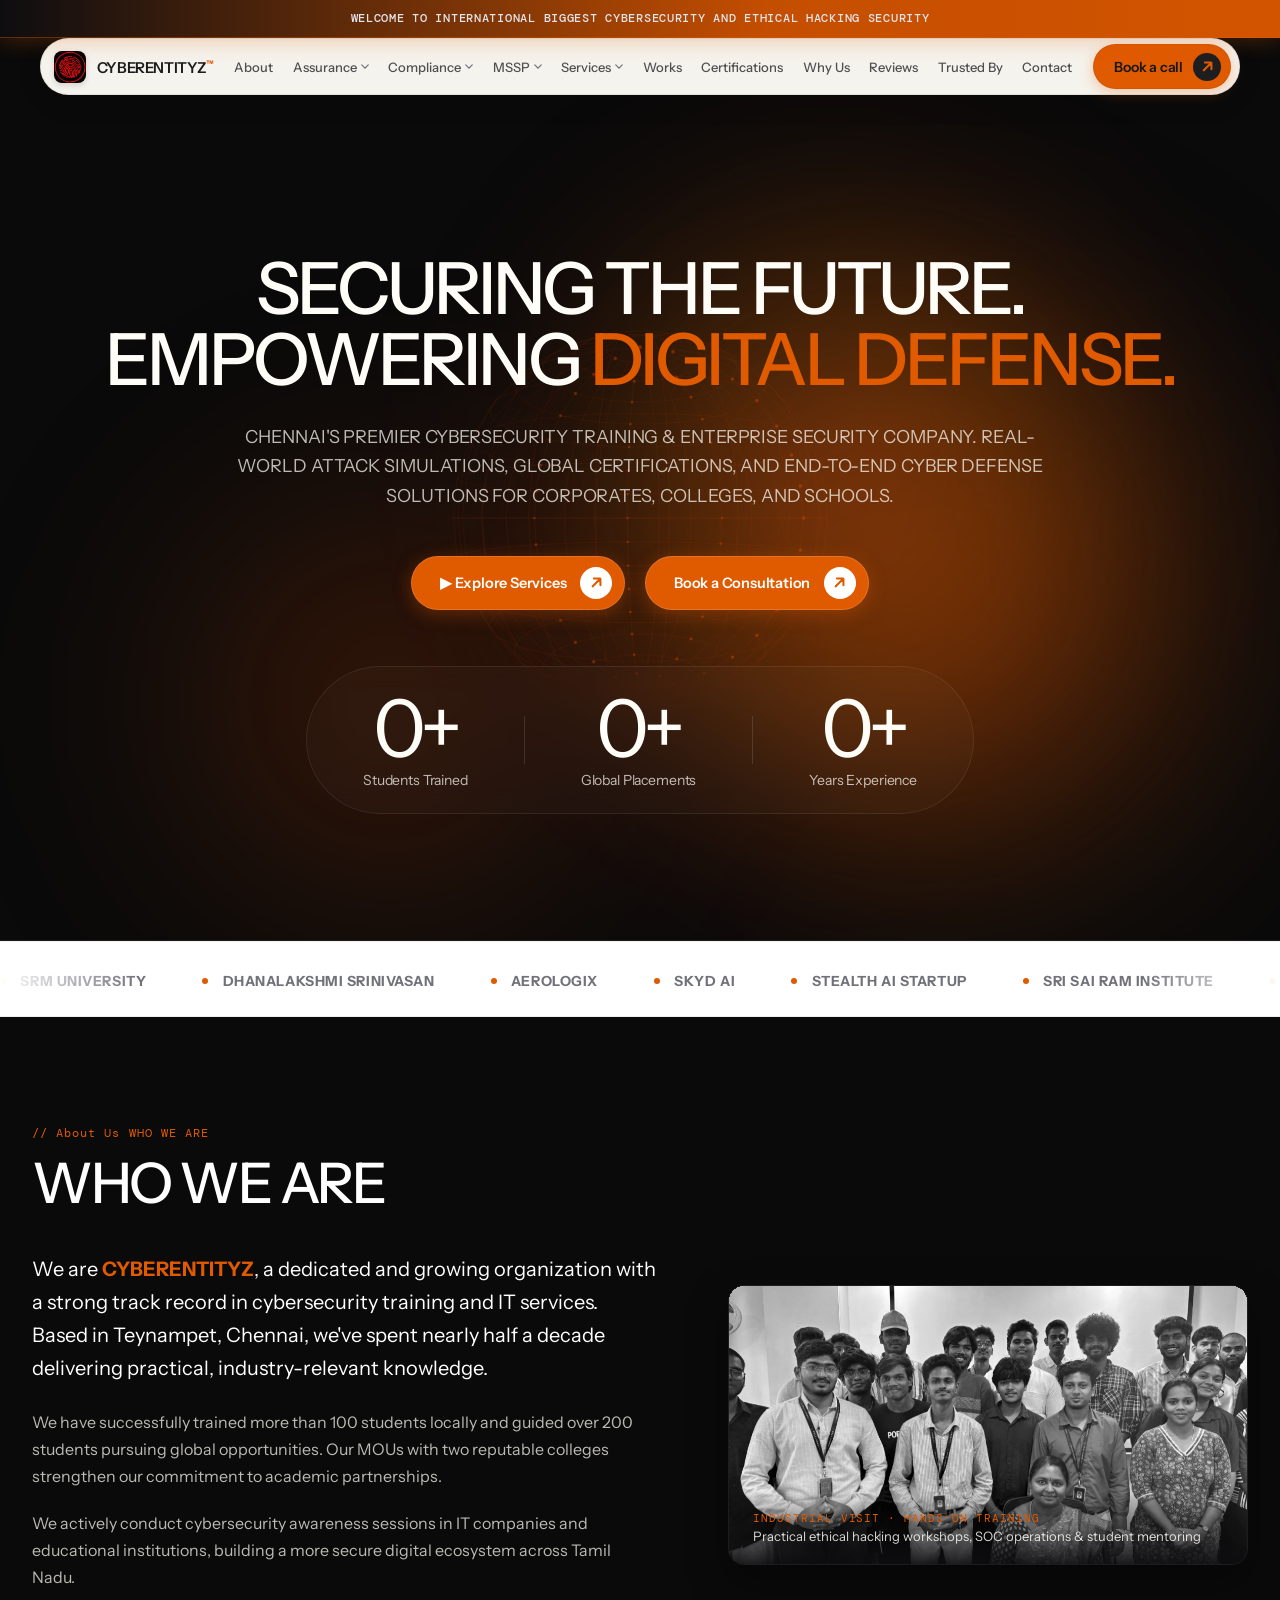
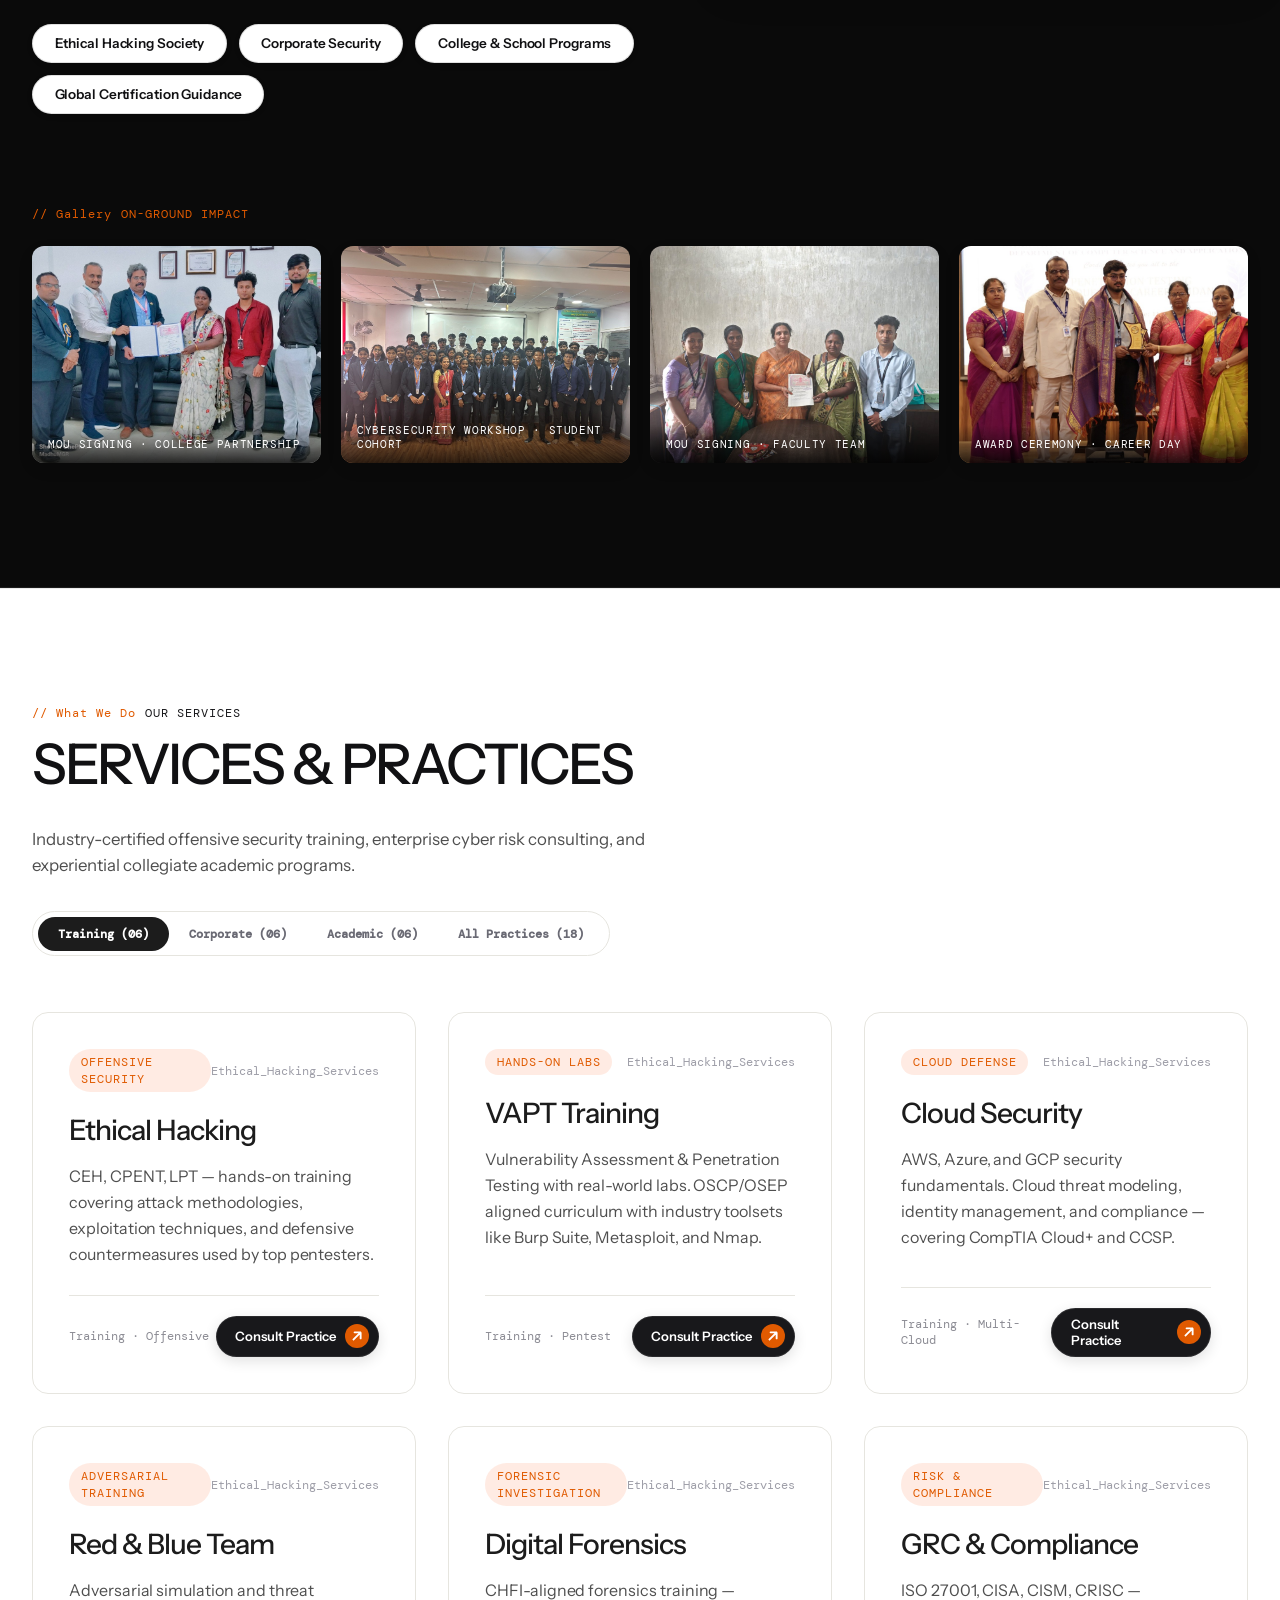
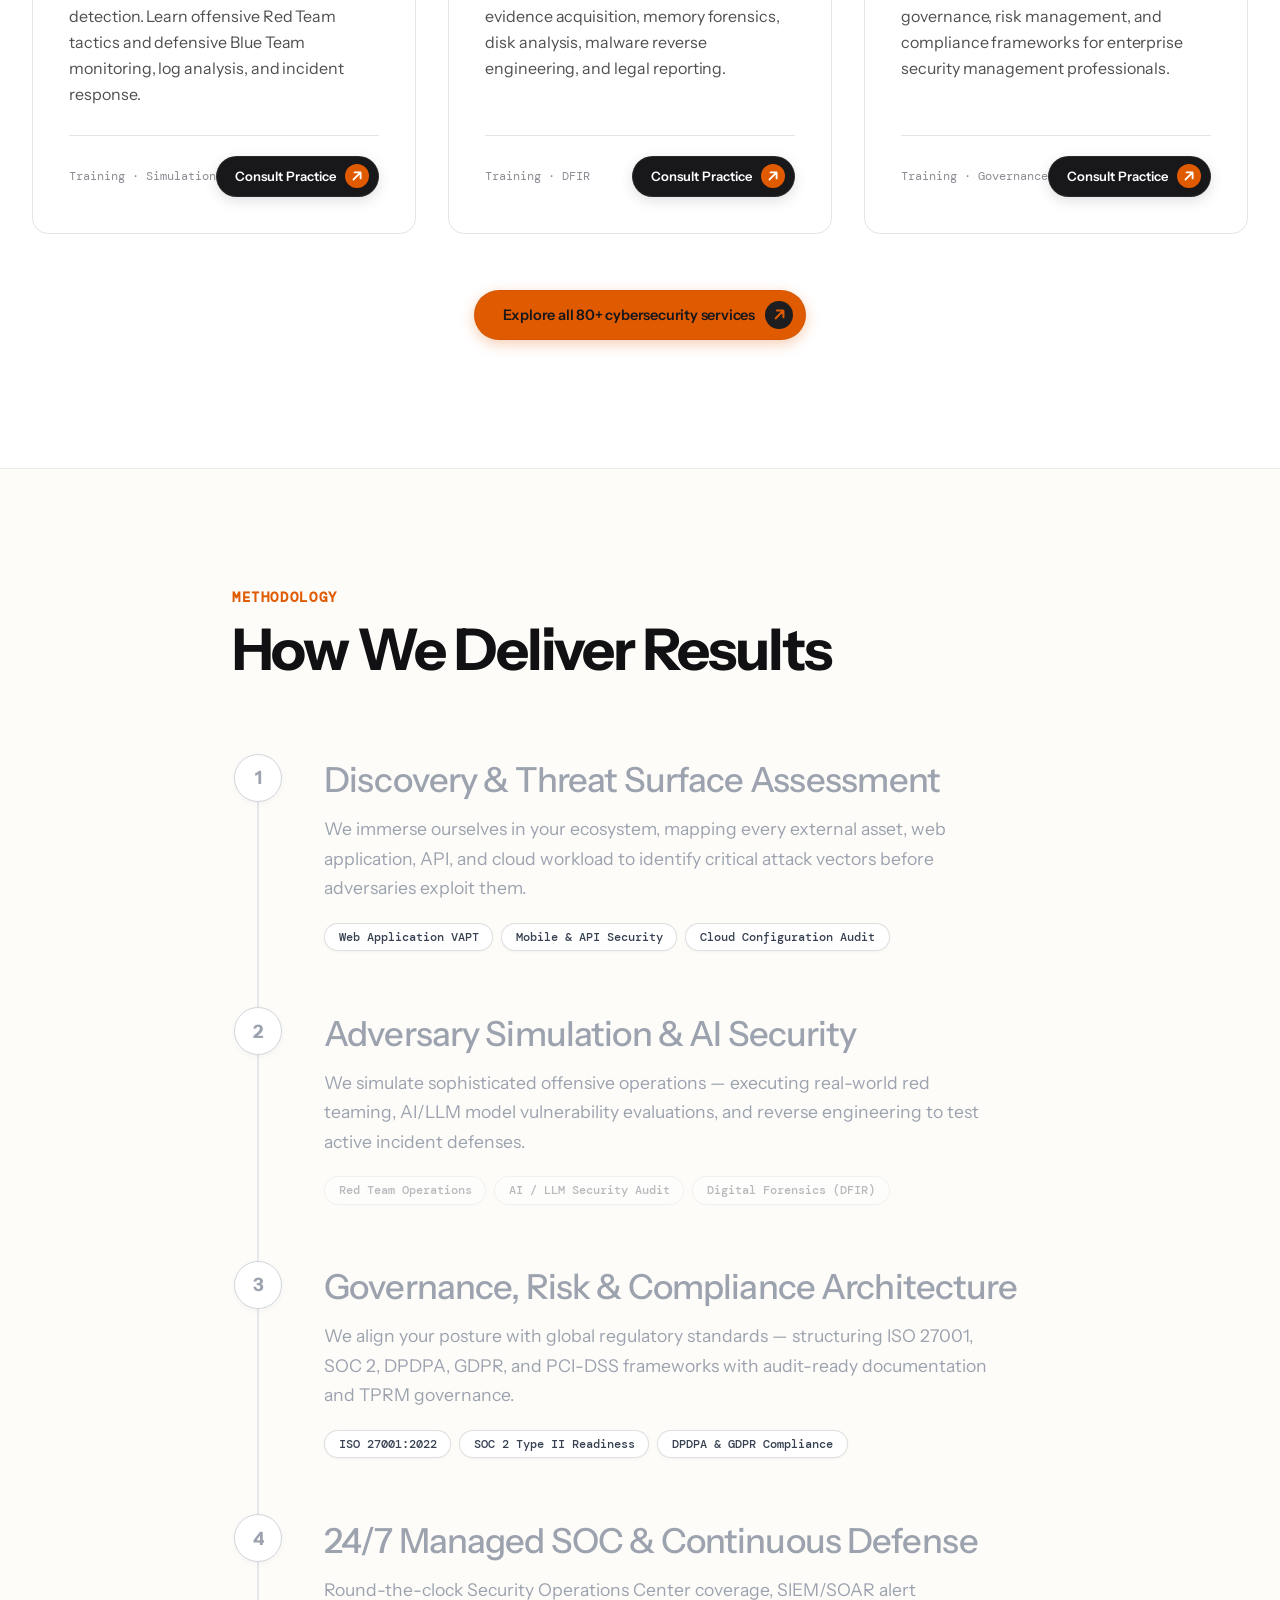
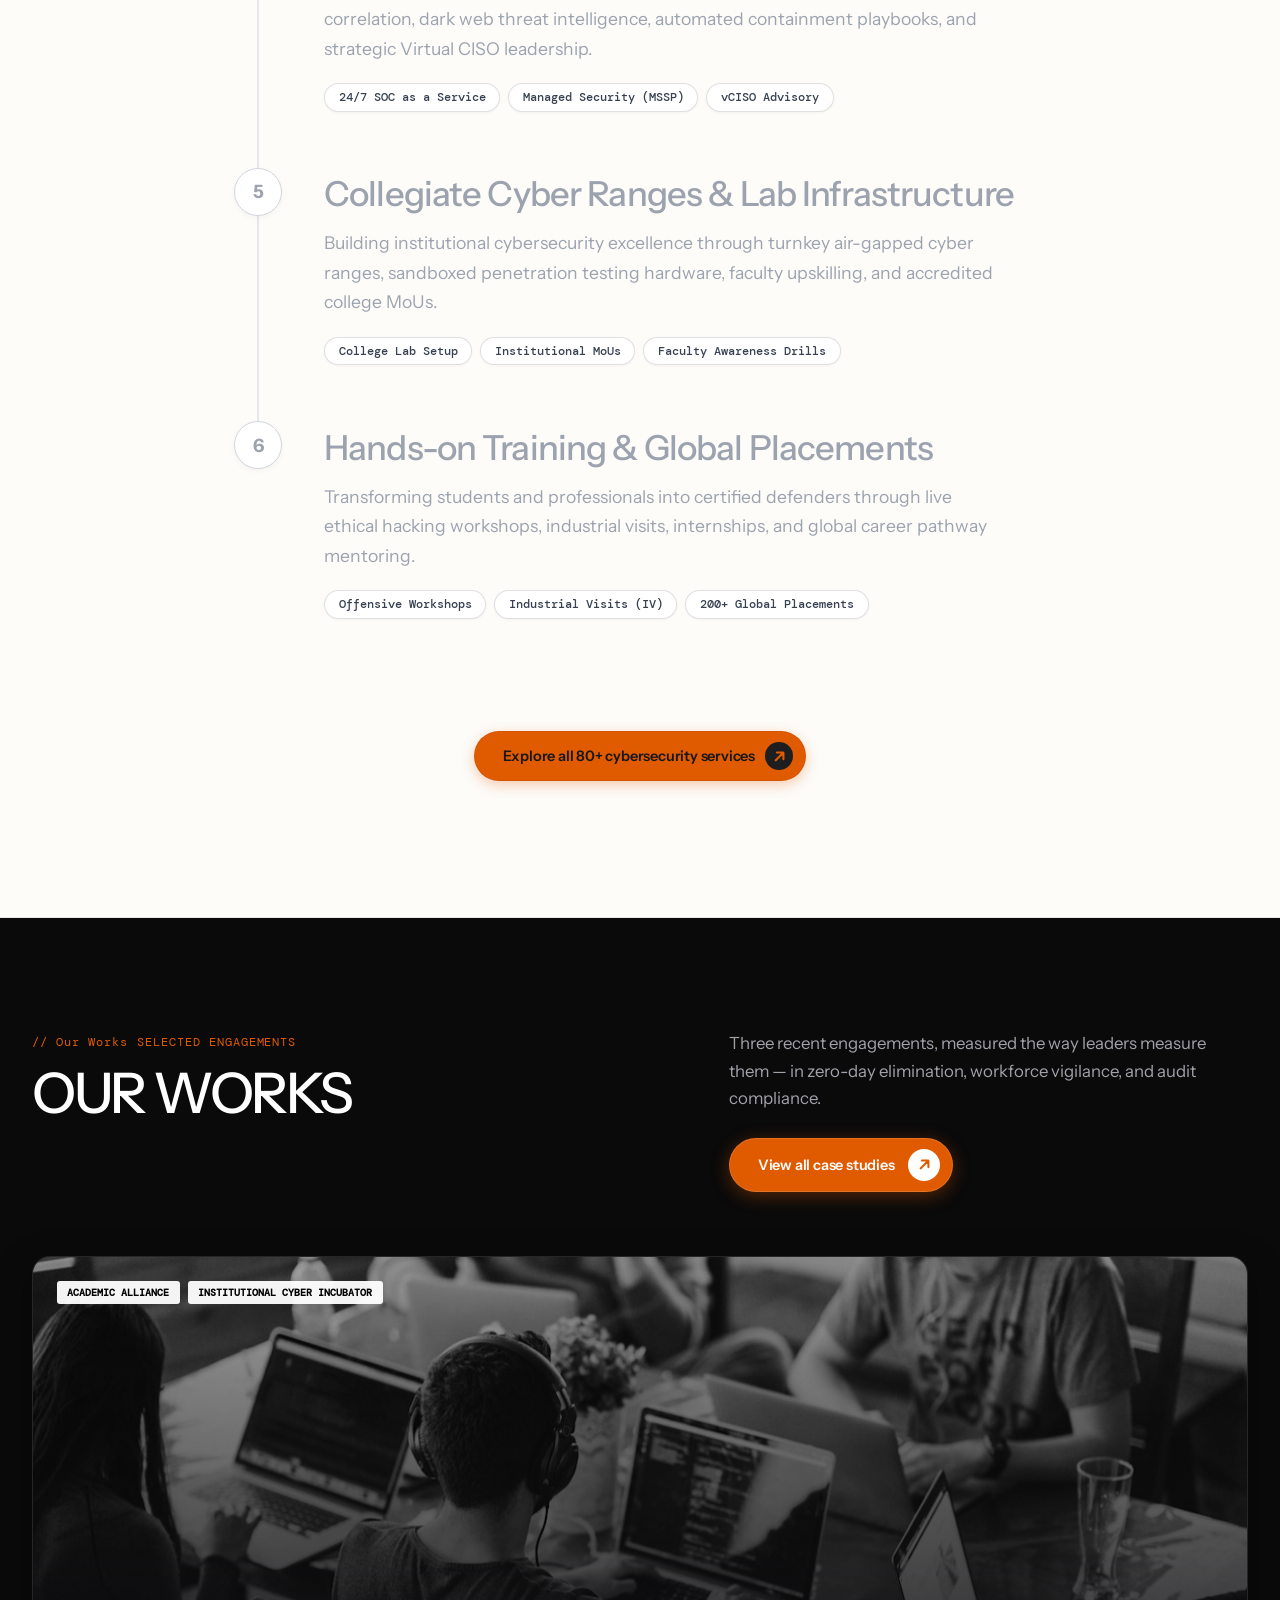
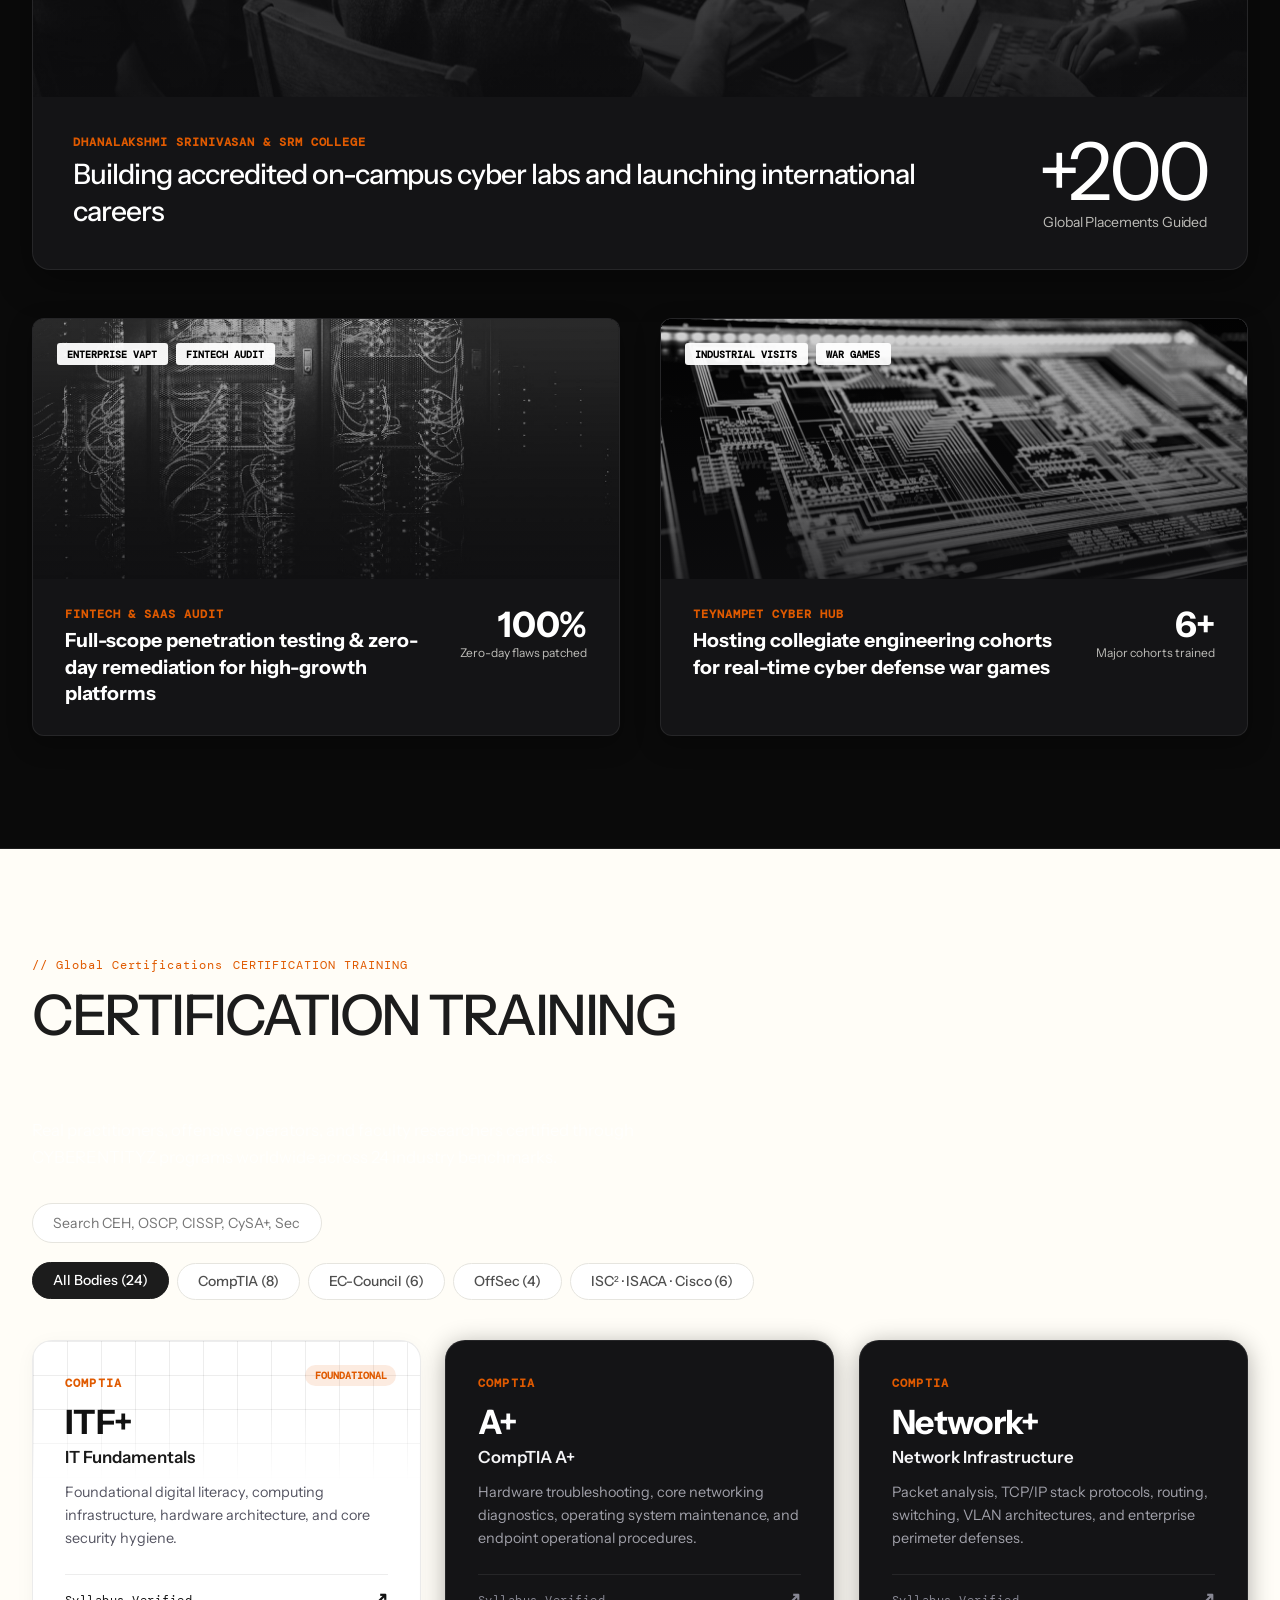
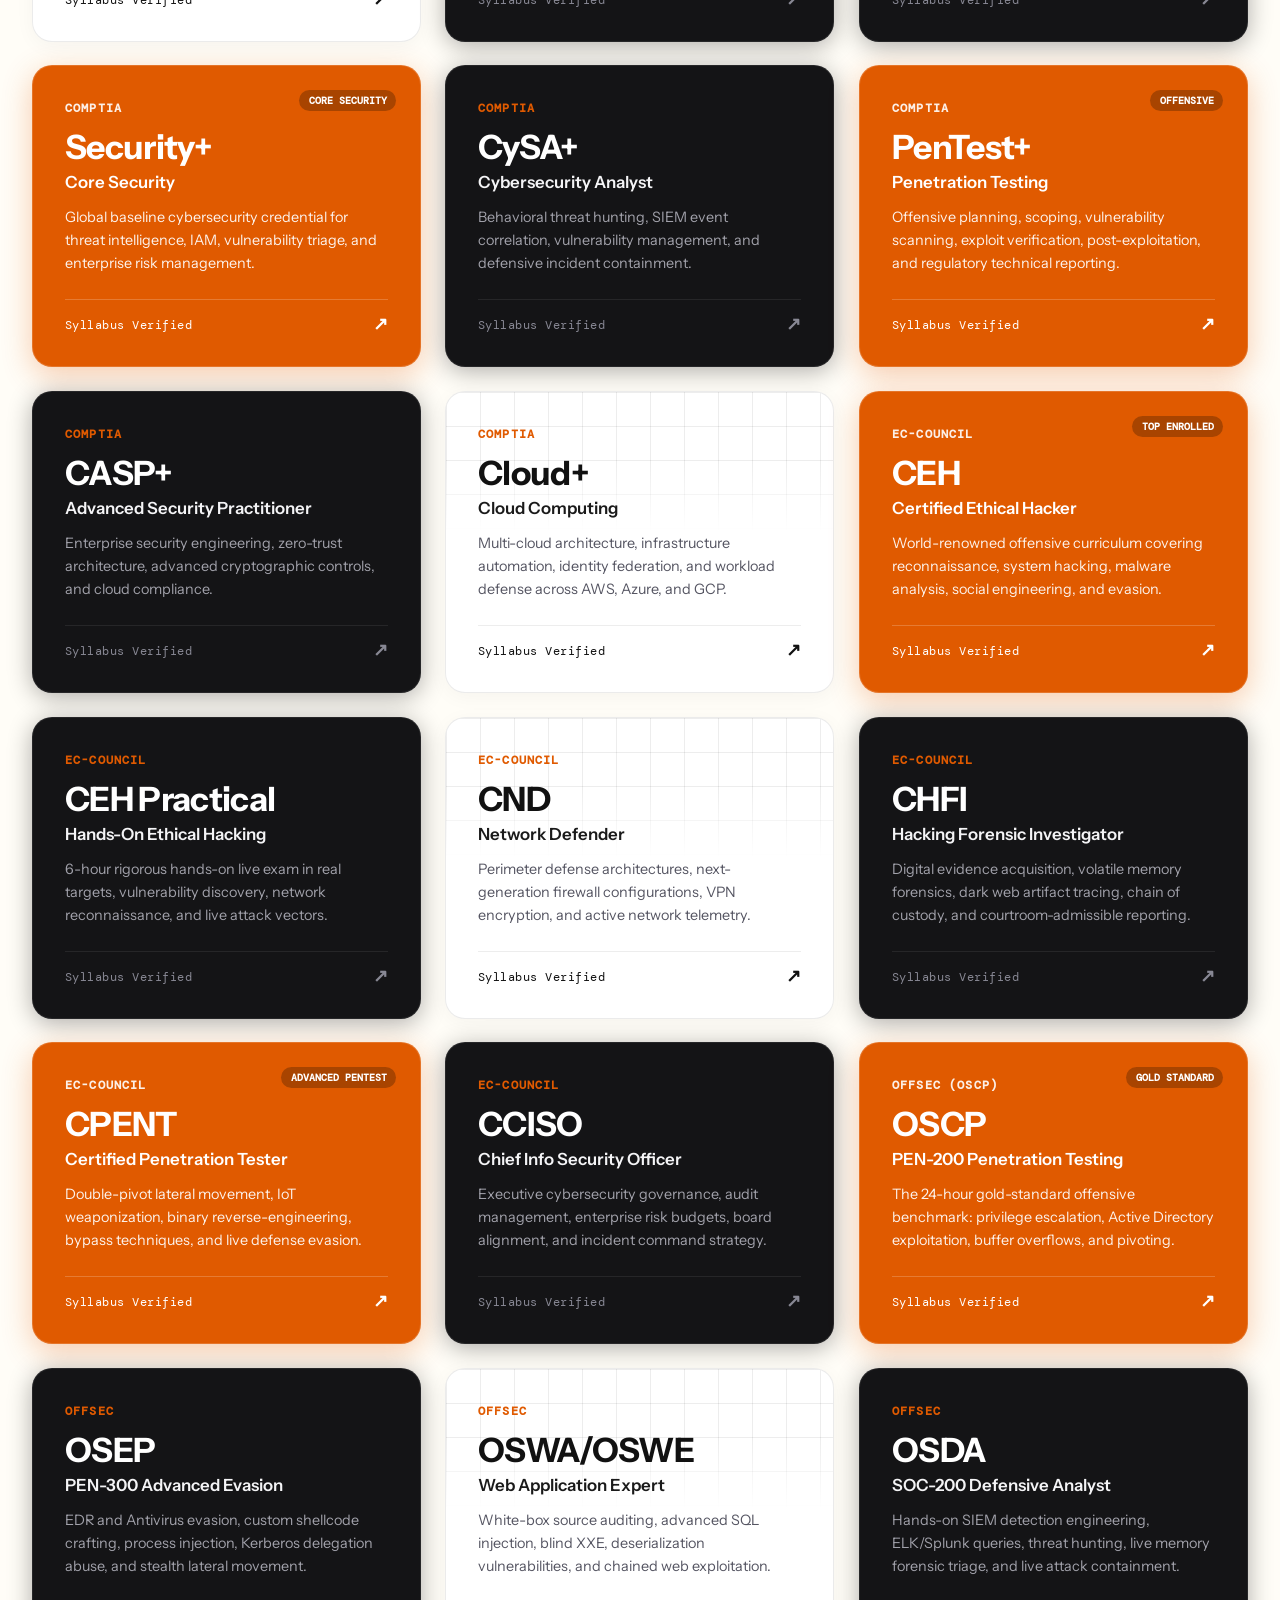
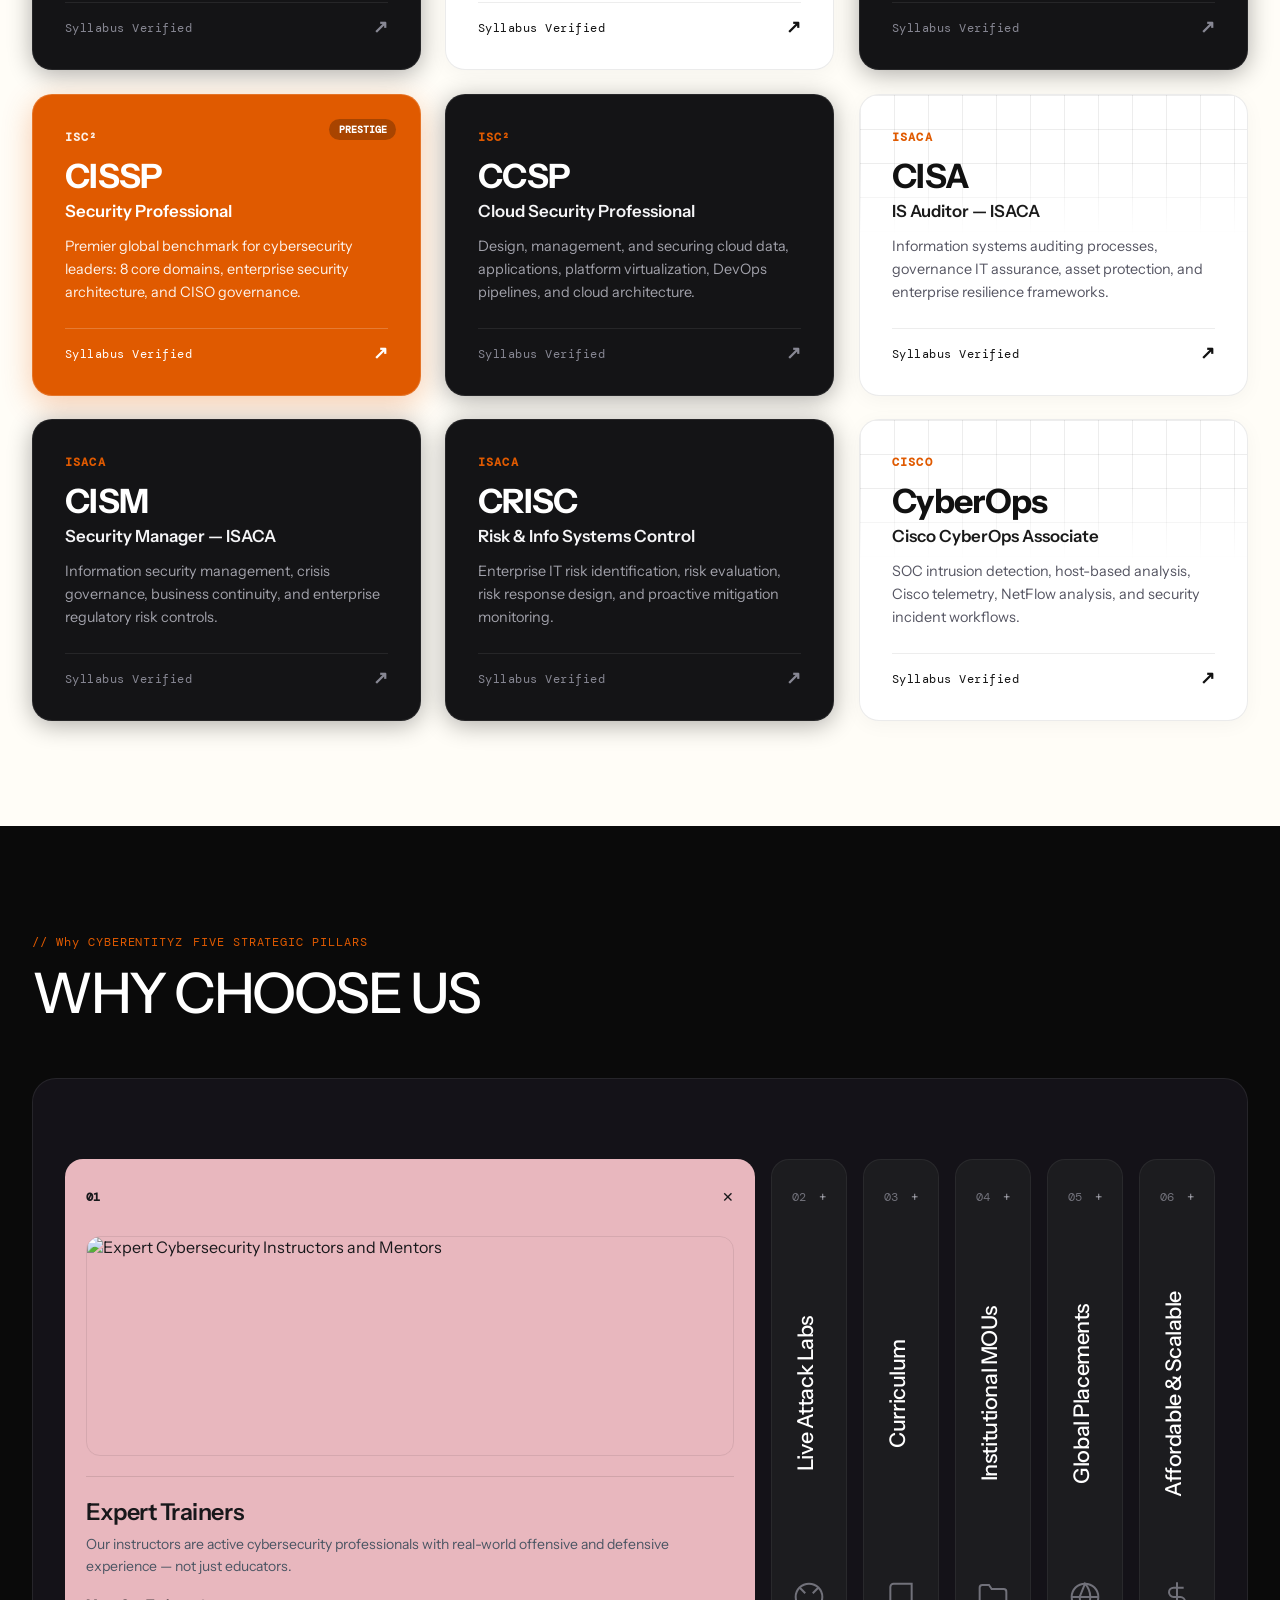
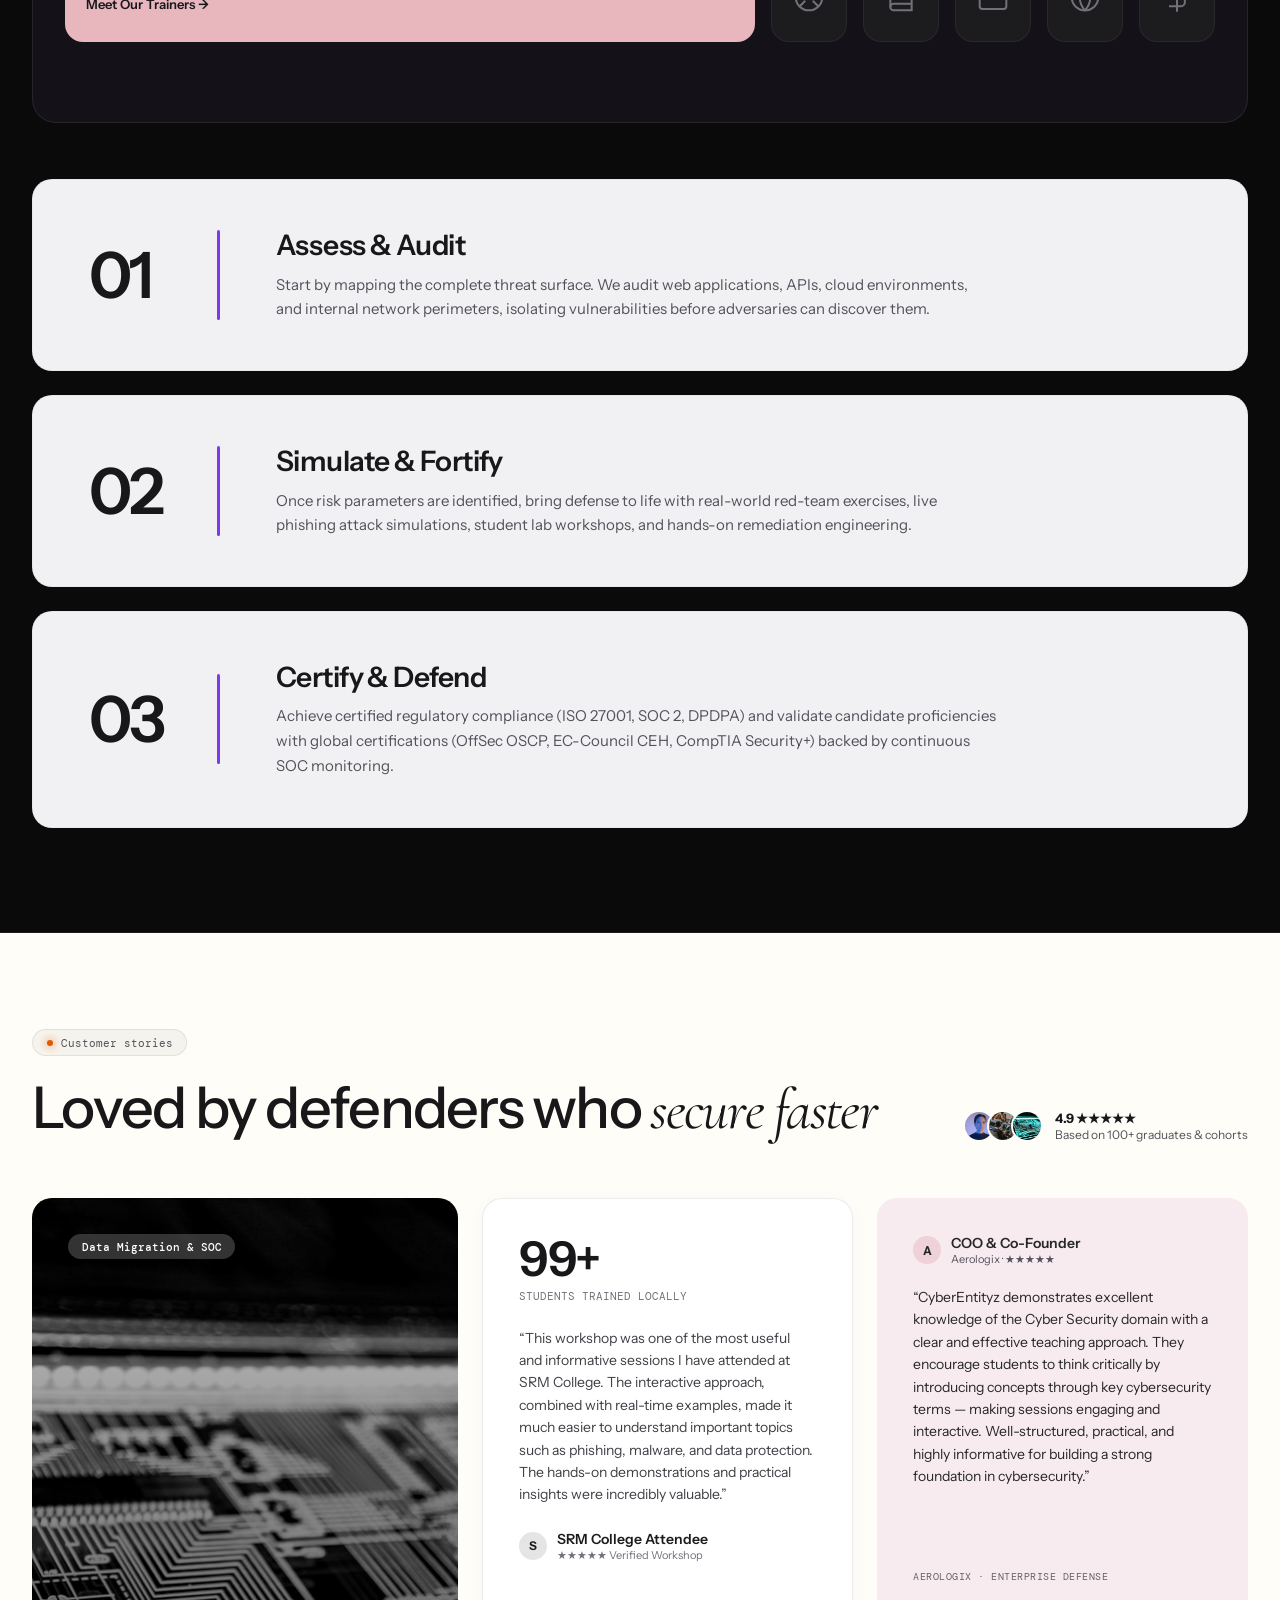
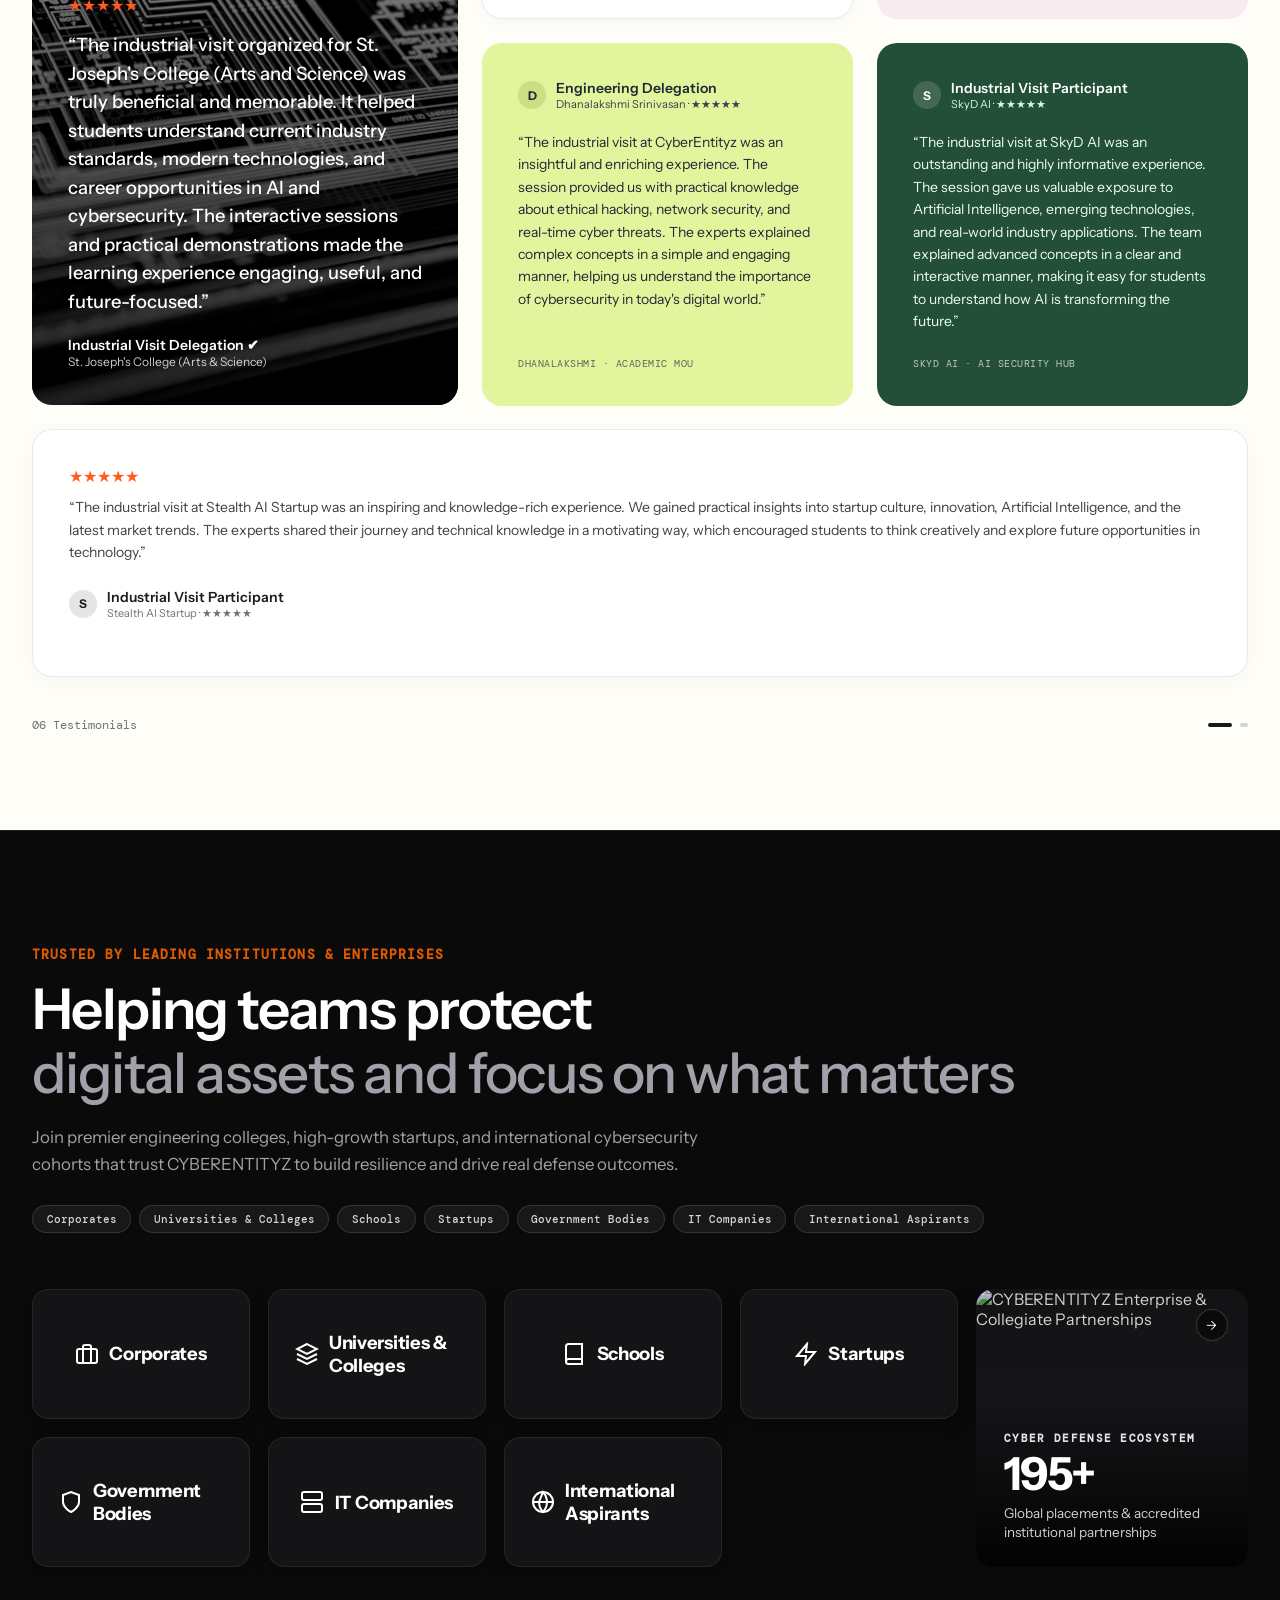
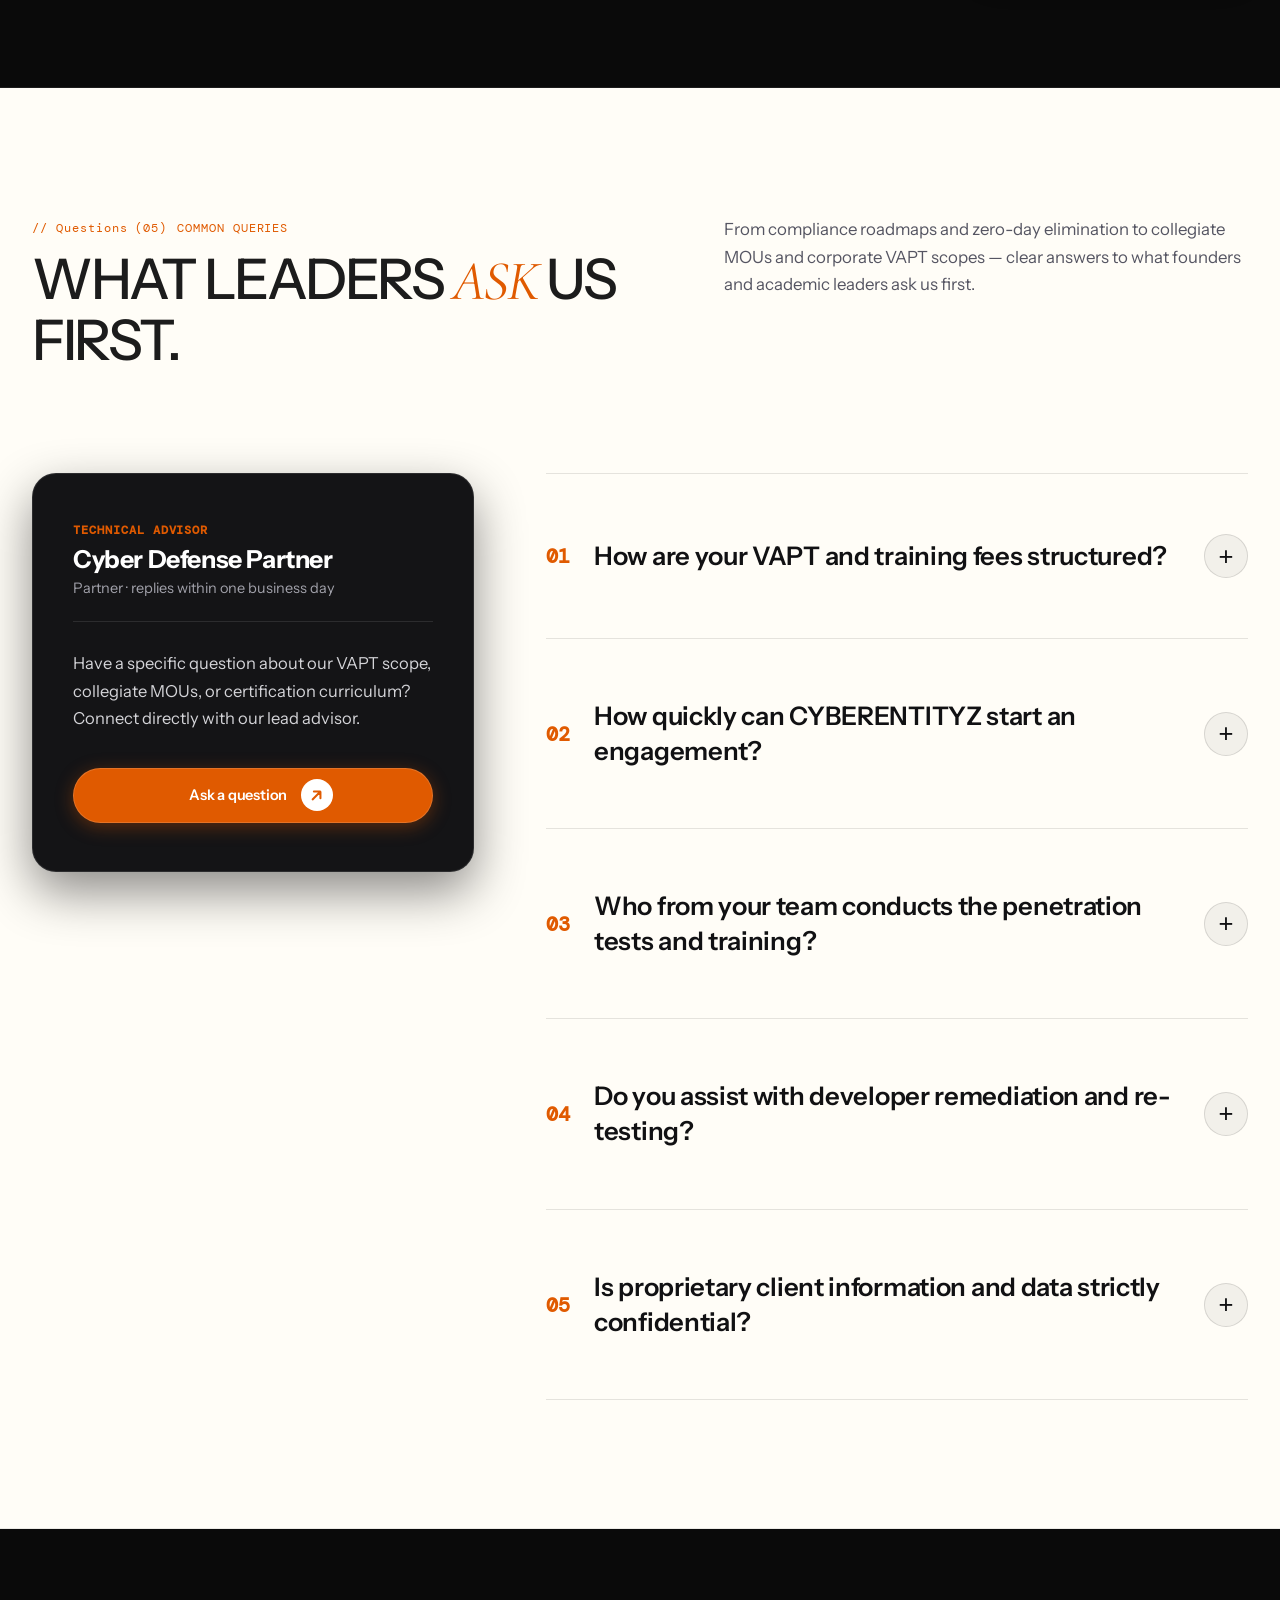
==== commit 862801f3: "updated 3" ====
--- a/index.html
+++ b/index.html
@@ -383,7 +383,7 @@
       <a href="contact.html" class="mobile-menu-cta-btn" onclick="closeMobileMenu()">
         <span>Book a free consultation</span>
         <span class="mobile-cta-arrow-badge">
-          <svg width="14" height="14" viewBox="0 0 14 14" fill="none" stroke="currentColor" stroke-width="2.2" stroke-linecap="round" stroke-linejoin="round"><path d="M3 11L11 3M11 3H5M11 3V9"/></svg>
+          <svg width="13" height="13" viewBox="0 0 14 14" fill="none" stroke="currentColor" stroke-width="2.2" stroke-linecap="round" stroke-linejoin="round"><path d="M1 7h12M8 2l5 5-5 5"/></svg>
         </span>
       </a>
     </div>
@@ -545,9 +545,469 @@
       </div>
     </section>
 
-
-    <!-- SECTION 2: METHODOLOGY / HOW WE DELIVER RESULTS (MATCHING IMAGES 3 & 4 - SCROLLSTEPTIMELINE.FRAMER.WEBSITE) -->
-    <section class="section framer-methodology-section" id="services">
+    <!-- SECTION 2: SERVICES & PRACTICES (TRAINING, CORPORATE, ACADEMIC) -->
+    <section class="section nord-services-section" id="services">
+      <div class="container">
+        
+        <div class="services-header-split">
+          <div>
+            <div class="section-tag-row">
+              <span class="section-num-tag">// What We Do</span>
+              <span class="tag-title">Our Services</span>
+            </div>
+            <h2 class="section-main-heading">SERVICES &amp; PRACTICES</h2>
+            <p class="section-sub-desc" style="color:var(--text-muted-light); max-width:680px; margin-top:0.75rem; font-size:1.05rem; line-height:1.6;">
+              Industry-certified offensive security training, enterprise cyber risk consulting, and experiential collegiate academic programs.
+            </p>
+          </div>
+
+          <!-- Category Switcher Tabs (Training, Corporate, Academic) -->
+          <div class="service-category-pills">
+            <button class="srv-tab active" data-tab="training" onclick="switchServiceCategory('training')">Training (06)</button>
+            <button class="srv-tab" data-tab="corporate" onclick="switchServiceCategory('corporate')">Corporate (06)</button>
+            <button class="srv-tab" data-tab="academic" onclick="switchServiceCategory('academic')">Academic (06)</button>
+            <button class="srv-tab" data-tab="all" onclick="switchServiceCategory('all')">All Practices (18)</button>
+          </div>
+        </div>
+
+        <div class="services-cards-grid" id="servicesCardsGrid">
+
+          <!-- ================= GROUP 1: TRAINING (6 SERVICES) ================= -->
+          <!-- 1. Ethical Hacking -->
+          <div class="service-item-card" data-service-group="training">
+            <div class="service-card-top">
+              <span class="service-badge highlight-badge">Offensive Security</span>
+              <span class="service-code">Ethical_Hacking_Services</span>
+            </div>
+            <h3 class="service-card-title">
+              <a href="services.html?service=ethical-hacking-training" class="service-title-link">Ethical Hacking</a>
+            </h3>
+            <p class="service-card-desc">CEH, CPENT, LPT — hands-on training covering attack methodologies, exploitation techniques, and defensive countermeasures used by top pentesters.</p>
+            <div class="service-card-footer">
+              <span class="service-target">Training · Offensive</span>
+              <a href="contact.html" class="btn-card-consult">
+                <span>Consult Practice</span>
+                <span class="arrow-badge">
+                  <svg width="12" height="12" viewBox="0 0 14 14" fill="none" stroke="currentColor" stroke-width="2.2" stroke-linecap="round" stroke-linejoin="round">
+                    <path d="M1 7h12M8 2l5 5-5 5"/>
+                  </svg>
+                </span>
+              </a>
+            </div>
+          </div>
+
+          <!-- 2. VAPT Training -->
+          <div class="service-item-card" data-service-group="training">
+            <div class="service-card-top">
+              <span class="service-badge highlight-badge">Hands-On Labs</span>
+              <span class="service-code">Ethical_Hacking_Services</span>
+            </div>
+            <h3 class="service-card-title">
+              <a href="services.html?service=web-application-vapt" class="service-title-link">VAPT Training</a>
+            </h3>
+            <p class="service-card-desc">Vulnerability Assessment &amp; Penetration Testing with real-world labs. OSCP/OSEP aligned curriculum with industry toolsets like Burp Suite, Metasploit, and Nmap.</p>
+            <div class="service-card-footer">
+              <span class="service-target">Training · Pentest</span>
+              <a href="contact.html" class="btn-card-consult">
+                <span>Consult Practice</span>
+                <span class="arrow-badge">
+                  <svg width="12" height="12" viewBox="0 0 14 14" fill="none" stroke="currentColor" stroke-width="2.2" stroke-linecap="round" stroke-linejoin="round">
+                    <path d="M1 7h12M8 2l5 5-5 5"/>
+                  </svg>
+                </span>
+              </a>
+            </div>
+          </div>
+
+          <!-- 3. Cloud Security -->
+          <div class="service-item-card" data-service-group="training">
+            <div class="service-card-top">
+              <span class="service-badge highlight-badge">Cloud Defense</span>
+              <span class="service-code">Ethical_Hacking_Services</span>
+            </div>
+            <h3 class="service-card-title">
+              <a href="services.html?service=cloud-security-testing" class="service-title-link">Cloud Security</a>
+            </h3>
+            <p class="service-card-desc">AWS, Azure, and GCP security fundamentals. Cloud threat modeling, identity management, and compliance — covering CompTIA Cloud+ and CCSP.</p>
+            <div class="service-card-footer">
+              <span class="service-target">Training · Multi-Cloud</span>
+              <a href="contact.html" class="btn-card-consult">
+                <span>Consult Practice</span>
+                <span class="arrow-badge">
+                  <svg width="12" height="12" viewBox="0 0 14 14" fill="none" stroke="currentColor" stroke-width="2.2" stroke-linecap="round" stroke-linejoin="round">
+                    <path d="M1 7h12M8 2l5 5-5 5"/>
+                  </svg>
+                </span>
+              </a>
+            </div>
+          </div>
+
+          <!-- 4. Red & Blue Team -->
+          <div class="service-item-card" data-service-group="training">
+            <div class="service-card-top">
+              <span class="service-badge highlight-badge">Adversarial Training</span>
+              <span class="service-code">Ethical_Hacking_Services</span>
+            </div>
+            <h3 class="service-card-title">
+              <a href="services.html?service=red-team-operations" class="service-title-link">Red &amp; Blue Team</a>
+            </h3>
+            <p class="service-card-desc">Adversarial simulation and threat detection. Learn offensive Red Team tactics and defensive Blue Team monitoring, log analysis, and incident response.</p>
+            <div class="service-card-footer">
+              <span class="service-target">Training · Simulation</span>
+              <a href="contact.html" class="btn-card-consult">
+                <span>Consult Practice</span>
+                <span class="arrow-badge">
+                  <svg width="12" height="12" viewBox="0 0 14 14" fill="none" stroke="currentColor" stroke-width="2.2" stroke-linecap="round" stroke-linejoin="round">
+                    <path d="M1 7h12M8 2l5 5-5 5"/>
+                  </svg>
+                </span>
+              </a>
+            </div>
+          </div>
+
+          <!-- 5. Digital Forensics -->
+          <div class="service-item-card" data-service-group="training">
+            <div class="service-card-top">
+              <span class="service-badge highlight-badge">Forensic Investigation</span>
+              <span class="service-code">Ethical_Hacking_Services</span>
+            </div>
+            <h3 class="service-card-title">
+              <a href="services.html?service=digital-forensics-incident-response" class="service-title-link">Digital Forensics</a>
+            </h3>
+            <p class="service-card-desc">CHFI-aligned forensics training — evidence acquisition, memory forensics, disk analysis, malware reverse engineering, and legal reporting.</p>
+            <div class="service-card-footer">
+              <span class="service-target">Training · DFIR</span>
+              <a href="contact.html" class="btn-card-consult">
+                <span>Consult Practice</span>
+                <span class="arrow-badge">
+                  <svg width="12" height="12" viewBox="0 0 14 14" fill="none" stroke="currentColor" stroke-width="2.2" stroke-linecap="round" stroke-linejoin="round">
+                    <path d="M1 7h12M8 2l5 5-5 5"/>
+                  </svg>
+                </span>
+              </a>
+            </div>
+          </div>
+
+          <!-- 6. GRC & Compliance -->
+          <div class="service-item-card" data-service-group="training">
+            <div class="service-card-top">
+              <span class="service-badge highlight-badge">Risk &amp; Compliance</span>
+              <span class="service-code">Ethical_Hacking_Services</span>
+            </div>
+            <h3 class="service-card-title">
+              <a href="services.html?service=iso-27001" class="service-title-link">GRC &amp; Compliance</a>
+            </h3>
+            <p class="service-card-desc">ISO 27001, CISA, CISM, CRISC — governance, risk management, and compliance frameworks for enterprise security management professionals.</p>
+            <div class="service-card-footer">
+              <span class="service-target">Training · Governance</span>
+              <a href="contact.html" class="btn-card-consult">
+                <span>Consult Practice</span>
+                <span class="arrow-badge">
+                  <svg width="12" height="12" viewBox="0 0 14 14" fill="none" stroke="currentColor" stroke-width="2.2" stroke-linecap="round" stroke-linejoin="round">
+                    <path d="M1 7h12M8 2l5 5-5 5"/>
+                  </svg>
+                </span>
+              </a>
+            </div>
+          </div>
+
+          <!-- ================= GROUP 2: CORPORATE (6 SERVICES) ================= -->
+          <!-- 7. Security Awareness Training -->
+          <div class="service-item-card" data-service-group="corporate" style="display:none;">
+            <div class="service-card-top">
+              <span class="service-badge highlight-badge">Employee Training</span>
+              <span class="service-code">Ethical_Hacking_Services</span>
+            </div>
+            <h3 class="service-card-title">
+              <a href="services.html?service=faculty-awareness-programs" class="service-title-link">Security Awareness Training</a>
+            </h3>
+            <p class="service-card-desc">Customized programs for employees covering phishing, social engineering, password hygiene, and insider threat prevention.</p>
+            <div class="service-card-footer">
+              <span class="service-target">Corporate · Workforce</span>
+              <a href="contact.html" class="btn-card-consult">
+                <span>Consult Practice</span>
+                <span class="arrow-badge">
+                  <svg width="12" height="12" viewBox="0 0 14 14" fill="none" stroke="currentColor" stroke-width="2.2" stroke-linecap="round" stroke-linejoin="round">
+                    <path d="M1 7h12M8 2l5 5-5 5"/>
+                  </svg>
+                </span>
+              </a>
+            </div>
+          </div>
+
+          <!-- 8. Phishing Simulation -->
+          <div class="service-item-card" data-service-group="corporate" style="display:none;">
+            <div class="service-card-top">
+              <span class="service-badge highlight-badge">Simulation</span>
+              <span class="service-code">Ethical_Hacking_Services</span>
+            </div>
+            <h3 class="service-card-title">
+              <a href="services.html?service=data-breach-simulation" class="service-title-link">Phishing Simulation</a>
+            </h3>
+            <p class="service-card-desc">Real-world phishing campaigns to test and improve employee vigilance. Detailed analytics and personalized training recommendations.</p>
+            <div class="service-card-footer">
+              <span class="service-target">Corporate · Resilience</span>
+              <a href="contact.html" class="btn-card-consult">
+                <span>Consult Practice</span>
+                <span class="arrow-badge">
+                  <svg width="12" height="12" viewBox="0 0 14 14" fill="none" stroke="currentColor" stroke-width="2.2" stroke-linecap="round" stroke-linejoin="round">
+                    <path d="M1 7h12M8 2l5 5-5 5"/>
+                  </svg>
+                </span>
+              </a>
+            </div>
+          </div>
+
+          <!-- 9. VAPT Services -->
+          <div class="service-item-card" data-service-group="corporate" style="display:none;">
+            <div class="service-card-top">
+              <span class="service-badge highlight-badge">Penetration Testing</span>
+              <span class="service-code">Ethical_Hacking_Services</span>
+            </div>
+            <h3 class="service-card-title">
+              <a href="services.html?service=web-application-vapt" class="service-title-link">VAPT Services</a>
+            </h3>
+            <p class="service-card-desc">Enterprise vulnerability assessment and penetration testing for web apps, networks, APIs, and mobile platforms. Detailed reports with remediation roadmaps.</p>
+            <div class="service-card-footer">
+              <span class="service-target">Corporate · Enterprise</span>
+              <a href="contact.html" class="btn-card-consult">
+                <span>Consult Practice</span>
+                <span class="arrow-badge">
+                  <svg width="12" height="12" viewBox="0 0 14 14" fill="none" stroke="currentColor" stroke-width="2.2" stroke-linecap="round" stroke-linejoin="round">
+                    <path d="M1 7h12M8 2l5 5-5 5"/>
+                  </svg>
+                </span>
+              </a>
+            </div>
+          </div>
+
+          <!-- 10. vCISO Services -->
+          <div class="service-item-card" data-service-group="corporate" style="display:none;">
+            <div class="service-card-top">
+              <span class="service-badge highlight-badge">Strategic</span>
+              <span class="service-code">Ethical_Hacking_Services</span>
+            </div>
+            <h3 class="service-card-title">
+              <a href="services.html?service=vciso-advisory" class="service-title-link">vCISO Services</a>
+            </h3>
+            <p class="service-card-desc">Virtual Chief Information Security Officer — strategic security leadership, risk program management, policy development, and executive advisory.</p>
+            <div class="service-card-footer">
+              <span class="service-target">Corporate · Leadership</span>
+              <a href="contact.html" class="btn-card-consult">
+                <span>Consult Practice</span>
+                <span class="arrow-badge">
+                  <svg width="12" height="12" viewBox="0 0 14 14" fill="none" stroke="currentColor" stroke-width="2.2" stroke-linecap="round" stroke-linejoin="round">
+                    <path d="M1 7h12M8 2l5 5-5 5"/>
+                  </svg>
+                </span>
+              </a>
+            </div>
+          </div>
+
+          <!-- 11. Infra Architecture Consulting -->
+          <div class="service-item-card" data-service-group="corporate" style="display:none;">
+            <div class="service-card-top">
+              <span class="service-badge highlight-badge">Consulting</span>
+              <span class="service-code">Ethical_Hacking_Services</span>
+            </div>
+            <h3 class="service-card-title">
+              <a href="services.html?service=network-security-testing" class="service-title-link">Infra Architecture Consulting</a>
+            </h3>
+            <p class="service-card-desc">Security-first network and infrastructure design. Zero-trust architecture, segmentation, firewall policy, and secure cloud migrations.</p>
+            <div class="service-card-footer">
+              <span class="service-target">Corporate · Architecture</span>
+              <a href="contact.html" class="btn-card-consult">
+                <span>Consult Practice</span>
+                <span class="arrow-badge">
+                  <svg width="12" height="12" viewBox="0 0 14 14" fill="none" stroke="currentColor" stroke-width="2.2" stroke-linecap="round" stroke-linejoin="round">
+                    <path d="M1 7h12M8 2l5 5-5 5"/>
+                  </svg>
+                </span>
+              </a>
+            </div>
+          </div>
+
+          <!-- 12. Certification Consulting -->
+          <div class="service-item-card" data-service-group="corporate" style="display:none;">
+            <div class="service-card-top">
+              <span class="service-badge highlight-badge">Advisory</span>
+              <span class="service-code">Ethical_Hacking_Services</span>
+            </div>
+            <h3 class="service-card-title">
+              <a href="services.html?service=career-guidance-mock-interviews" class="service-title-link">Certification Consulting</a>
+            </h3>
+            <p class="service-card-desc">Guide your IT team toward globally recognized security certifications — CompTIA, ISACA, ISC², and EC-Council — with curated learning paths.</p>
+            <div class="service-card-footer">
+              <span class="service-target">Corporate · Upskilling</span>
+              <a href="contact.html" class="btn-card-consult">
+                <span>Consult Practice</span>
+                <span class="arrow-badge">
+                  <svg width="12" height="12" viewBox="0 0 14 14" fill="none" stroke="currentColor" stroke-width="2.2" stroke-linecap="round" stroke-linejoin="round">
+                    <path d="M1 7h12M8 2l5 5-5 5"/>
+                  </svg>
+                </span>
+              </a>
+            </div>
+          </div>
+
+          <!-- ================= GROUP 3: ACADEMIC (6 SERVICES) ================= -->
+          <!-- 13. Cybersecurity Workshops -->
+          <div class="service-item-card" data-service-group="academic" style="display:none;">
+            <div class="service-card-top">
+              <span class="service-badge highlight-badge">Workshops</span>
+              <span class="service-code">Ethical_Hacking_Services</span>
+            </div>
+            <h3 class="service-card-title">
+              <a href="services.html?service=cybersecurity-workshops" class="service-title-link">Cybersecurity Workshops</a>
+            </h3>
+            <p class="service-card-desc">Engaging hands-on workshops covering ethical hacking, network security, web vulnerabilities, and real-time cyber threat demonstrations for students.</p>
+            <div class="service-card-footer">
+              <span class="service-target">Academic · Colleges</span>
+              <a href="contact.html" class="btn-card-consult">
+                <span>Consult Practice</span>
+                <span class="arrow-badge">
+                  <svg width="12" height="12" viewBox="0 0 14 14" fill="none" stroke="currentColor" stroke-width="2.2" stroke-linecap="round" stroke-linejoin="round">
+                    <path d="M1 7h12M8 2l5 5-5 5"/>
+                  </svg>
+                </span>
+              </a>
+            </div>
+          </div>
+
+          <!-- 14. Industrial Visits (IV) -->
+          <div class="service-item-card" data-service-group="academic" style="display:none;">
+            <div class="service-card-top">
+              <span class="service-badge highlight-badge">Experiential Learning</span>
+              <span class="service-code">Ethical_Hacking_Services</span>
+            </div>
+            <h3 class="service-card-title">
+              <a href="services.html?service=industrial-visits" class="service-title-link">Industrial Visits (IV)</a>
+            </h3>
+            <p class="service-card-desc">Immersive IV programs where students experience live cybersecurity environments, SOC operations, and enterprise security infrastructure.</p>
+            <div class="service-card-footer">
+              <span class="service-target">Academic · Field Immersion</span>
+              <a href="contact.html" class="btn-card-consult">
+                <span>Consult Practice</span>
+                <span class="arrow-badge">
+                  <svg width="12" height="12" viewBox="0 0 14 14" fill="none" stroke="currentColor" stroke-width="2.2" stroke-linecap="round" stroke-linejoin="round">
+                    <path d="M1 7h12M8 2l5 5-5 5"/>
+                  </svg>
+                </span>
+              </a>
+            </div>
+          </div>
+
+          <!-- 15. Internship Programs -->
+          <div class="service-item-card" data-service-group="academic" style="display:none;">
+            <div class="service-card-top">
+              <span class="service-badge highlight-badge">Career Development</span>
+              <span class="service-code">Ethical_Hacking_Services</span>
+            </div>
+            <h3 class="service-card-title">
+              <a href="services.html?service=internship-programs" class="service-title-link">Internship Programs</a>
+            </h3>
+            <p class="service-card-desc">Structured internship opportunities in ethical hacking, digital forensics, and security operations — building real industry experience.</p>
+            <div class="service-card-footer">
+              <span class="service-target">Academic · Students</span>
+              <a href="contact.html" class="btn-card-consult">
+                <span>Consult Practice</span>
+                <span class="arrow-badge">
+                  <svg width="12" height="12" viewBox="0 0 14 14" fill="none" stroke="currentColor" stroke-width="2.2" stroke-linecap="round" stroke-linejoin="round">
+                    <path d="M1 7h12M8 2l5 5-5 5"/>
+                  </svg>
+                </span>
+              </a>
+            </div>
+          </div>
+
+          <!-- 16. Career Guidance & Mock Interviews -->
+          <div class="service-item-card" data-service-group="academic" style="display:none;">
+            <div class="service-card-top">
+              <span class="service-badge highlight-badge">Placement Support</span>
+              <span class="service-code">Ethical_Hacking_Services</span>
+            </div>
+            <h3 class="service-card-title">
+              <a href="services.html?service=career-guidance-mock-interviews" class="service-title-link">Career Guidance &amp; Mock Interviews</a>
+            </h3>
+            <p class="service-card-desc">Resume preparation with ATS optimization, career path planning, global job placement guidance, and mock technical interviews.</p>
+            <div class="service-card-footer">
+              <span class="service-target">Academic · Careers</span>
+              <a href="contact.html" class="btn-card-consult">
+                <span>Consult Practice</span>
+                <span class="arrow-badge">
+                  <svg width="12" height="12" viewBox="0 0 14 14" fill="none" stroke="currentColor" stroke-width="2.2" stroke-linecap="round" stroke-linejoin="round">
+                    <path d="M1 7h12M8 2l5 5-5 5"/>
+                  </svg>
+                </span>
+              </a>
+            </div>
+          </div>
+
+          <!-- 17. College Lab Setup Support -->
+          <div class="service-item-card" data-service-group="academic" style="display:none;">
+            <div class="service-card-top">
+              <span class="service-badge highlight-badge">Infrastructure</span>
+              <span class="service-code">Ethical_Hacking_Services</span>
+            </div>
+            <h3 class="service-card-title">
+              <a href="services.html?service=college-lab-setup-support" class="service-title-link">College Lab Setup Support</a>
+            </h3>
+            <p class="service-card-desc">Complete support for establishing cybersecurity labs — hardware, software, network architecture design, and ongoing technical consultation.</p>
+            <div class="service-card-footer">
+              <span class="service-target">Academic · Infrastructure</span>
+              <a href="contact.html" class="btn-card-consult">
+                <span>Consult Practice</span>
+                <span class="arrow-badge">
+                  <svg width="12" height="12" viewBox="0 0 14 14" fill="none" stroke="currentColor" stroke-width="2.2" stroke-linecap="round" stroke-linejoin="round">
+                    <path d="M1 7h12M8 2l5 5-5 5"/>
+                  </svg>
+                </span>
+              </a>
+            </div>
+          </div>
+
+          <!-- 18. Faculty Awareness Programs -->
+          <div class="service-item-card" data-service-group="academic" style="display:none;">
+            <div class="service-card-top">
+              <span class="service-badge highlight-badge">Faculty Development</span>
+              <span class="service-code">Ethical_Hacking_Services</span>
+            </div>
+            <h3 class="service-card-title">
+              <a href="services.html?service=faculty-awareness-programs" class="service-title-link">Faculty Awareness Programs</a>
+            </h3>
+            <p class="service-card-desc">Cybersecurity awareness and upskilling programs tailored for faculty members to stay current with evolving threats and technologies.</p>
+            <div class="service-card-footer">
+              <span class="service-target">Academic · Educators</span>
+              <a href="contact.html" class="btn-card-consult">
+                <span>Consult Practice</span>
+                <span class="arrow-badge">
+                  <svg width="12" height="12" viewBox="0 0 14 14" fill="none" stroke="currentColor" stroke-width="2.2" stroke-linecap="round" stroke-linejoin="round">
+                    <path d="M1 7h12M8 2l5 5-5 5"/>
+                  </svg>
+                </span>
+              </a>
+            </div>
+          </div>
+
+        </div>
+
+        <!-- Explore All 80+ Services Button (Matching Book a call Style) -->
+        <div class="services-explore-cta-row" style="display:flex; justify-content:center; align-items:center; margin-top:3.5rem;">
+          <a href="services.html" class="btn-book-call services-explore-80-btn" style="padding: 0.65rem 0.75rem 0.65rem 1.75rem !important; font-size: 14.5px !important;">
+            <span>Explore all 80+ cybersecurity services</span>
+            <span class="pill-circle-dark">
+              <svg width="13" height="13" viewBox="0 0 14 14" fill="none" stroke="currentColor" stroke-width="2.2" stroke-linecap="round" stroke-linejoin="round">
+                <path d="M1 7h12M8 2l5 5-5 5"/>
+              </svg>
+            </span>
+          </a>
+        </div>
+
+      </div>
+    </section>
+
+    <!-- SECTION 3: METHODOLOGY / HOW WE DELIVER RESULTS (MATCHING IMAGES 3 & 4 - SCROLLSTEPTIMELINE.FRAMER.WEBSITE) -->
+    <section class="section framer-methodology-section" id="methodology">
       <div class="container methodology-container">
         
         <!-- Header matching scrollsteptimeline.framer.website (Images 3 & 4) -->
@@ -1763,7 +2223,9 @@
 
               <button type="submit" class="framer-arrow-fill-btn" id="katomSubmitBtn" style="width:100%; border:none;">
                 <span>Talk to CYBERENTITYZ</span>
-                <span class="arrow-badge">↗</span>
+                <span class="arrow-badge">
+                  <svg width="13" height="13" viewBox="0 0 14 14" fill="none" stroke="currentColor" stroke-width="2.2" stroke-linecap="round" stroke-linejoin="round"><path d="M1 7h12M8 2l5 5-5 5"/></svg>
+                </span>
               </button>
 
               <p class="katom-disclaimer">Your information is used only to respond to your request.</p>
@@ -1814,7 +2276,9 @@
               <input type="email" placeholder="you@company.com" required class="nord-brief-input">
               <button type="submit" class="nord-brief-btn">
                 <span>Subscribe</span>
-                <span class="nord-btn-arrow">↗</span>
+                <span class="nord-btn-arrow">
+                  <svg width="12" height="12" viewBox="0 0 14 14" fill="none" stroke="currentColor" stroke-width="2.2" stroke-linecap="round" stroke-linejoin="round"><path d="M1 7h12M8 2l5 5-5 5"/></svg>
+                </span>
               </button>
             </div>
           </form>
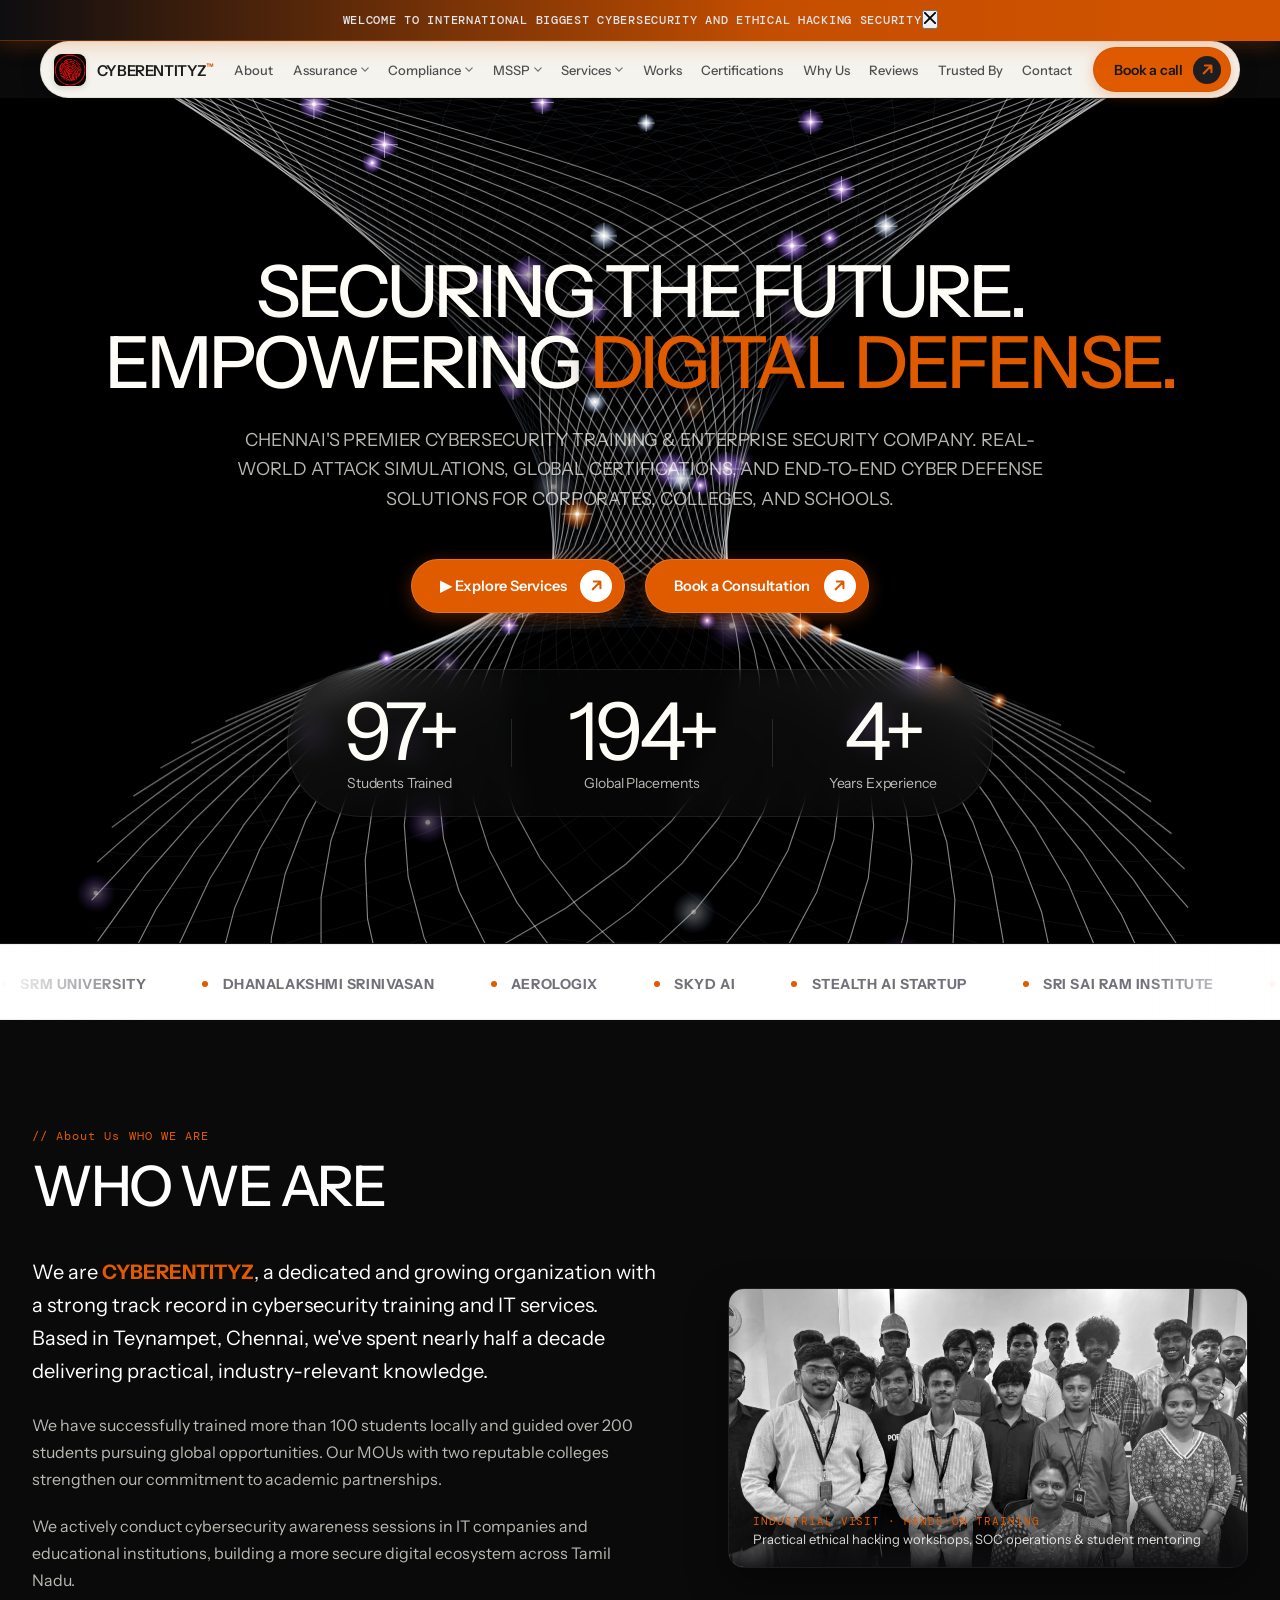
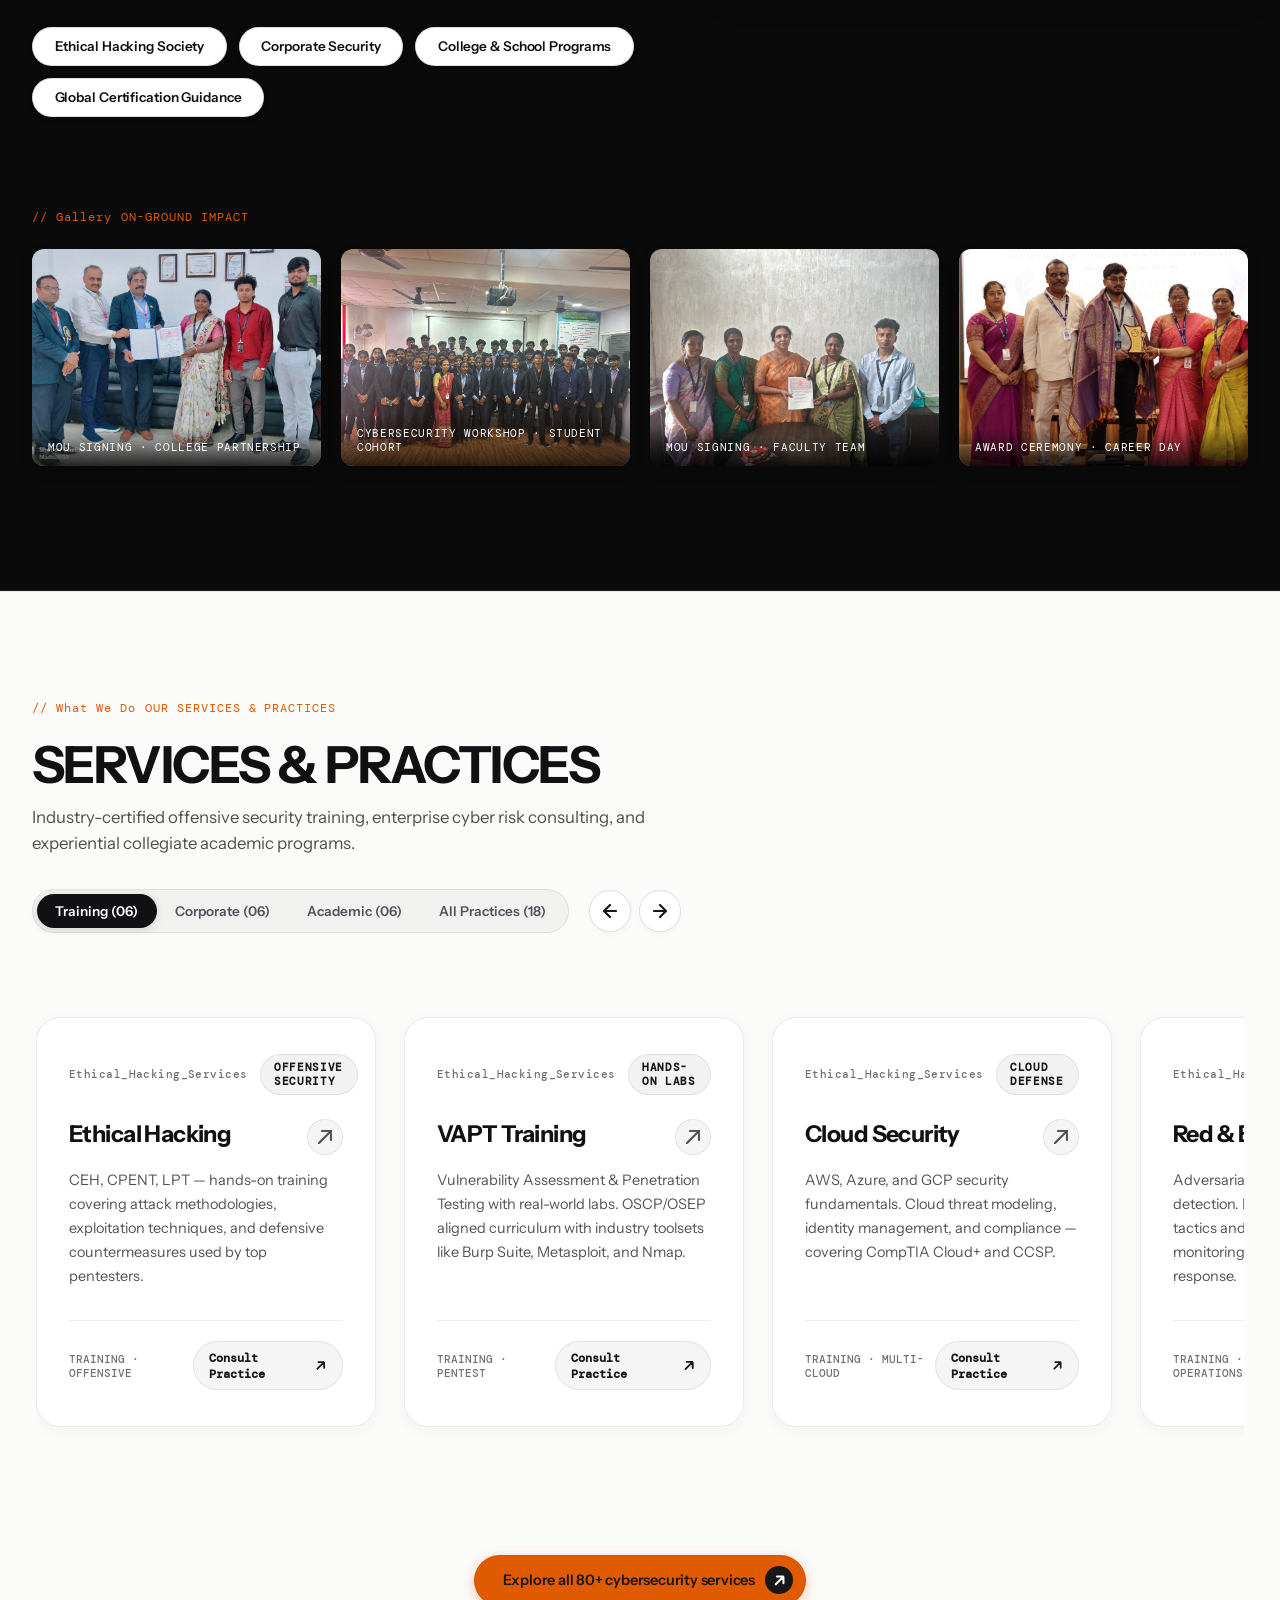
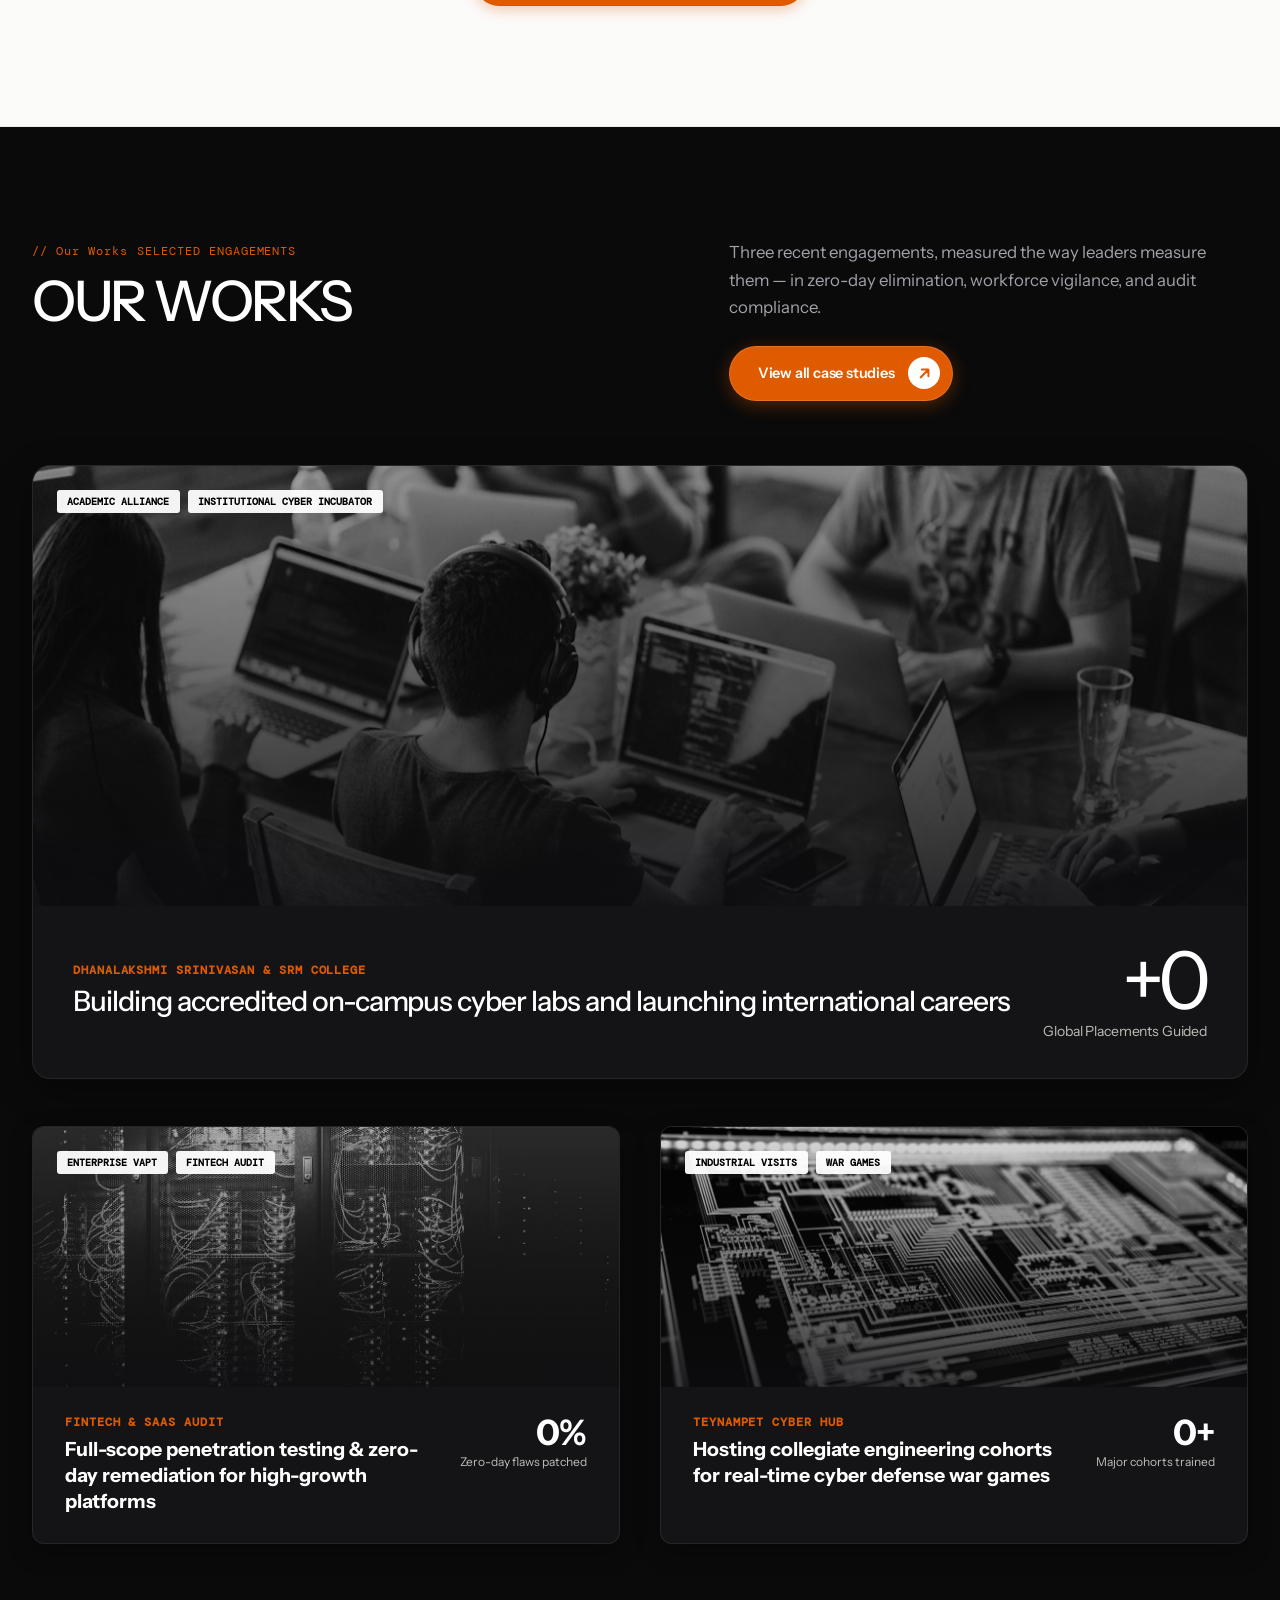
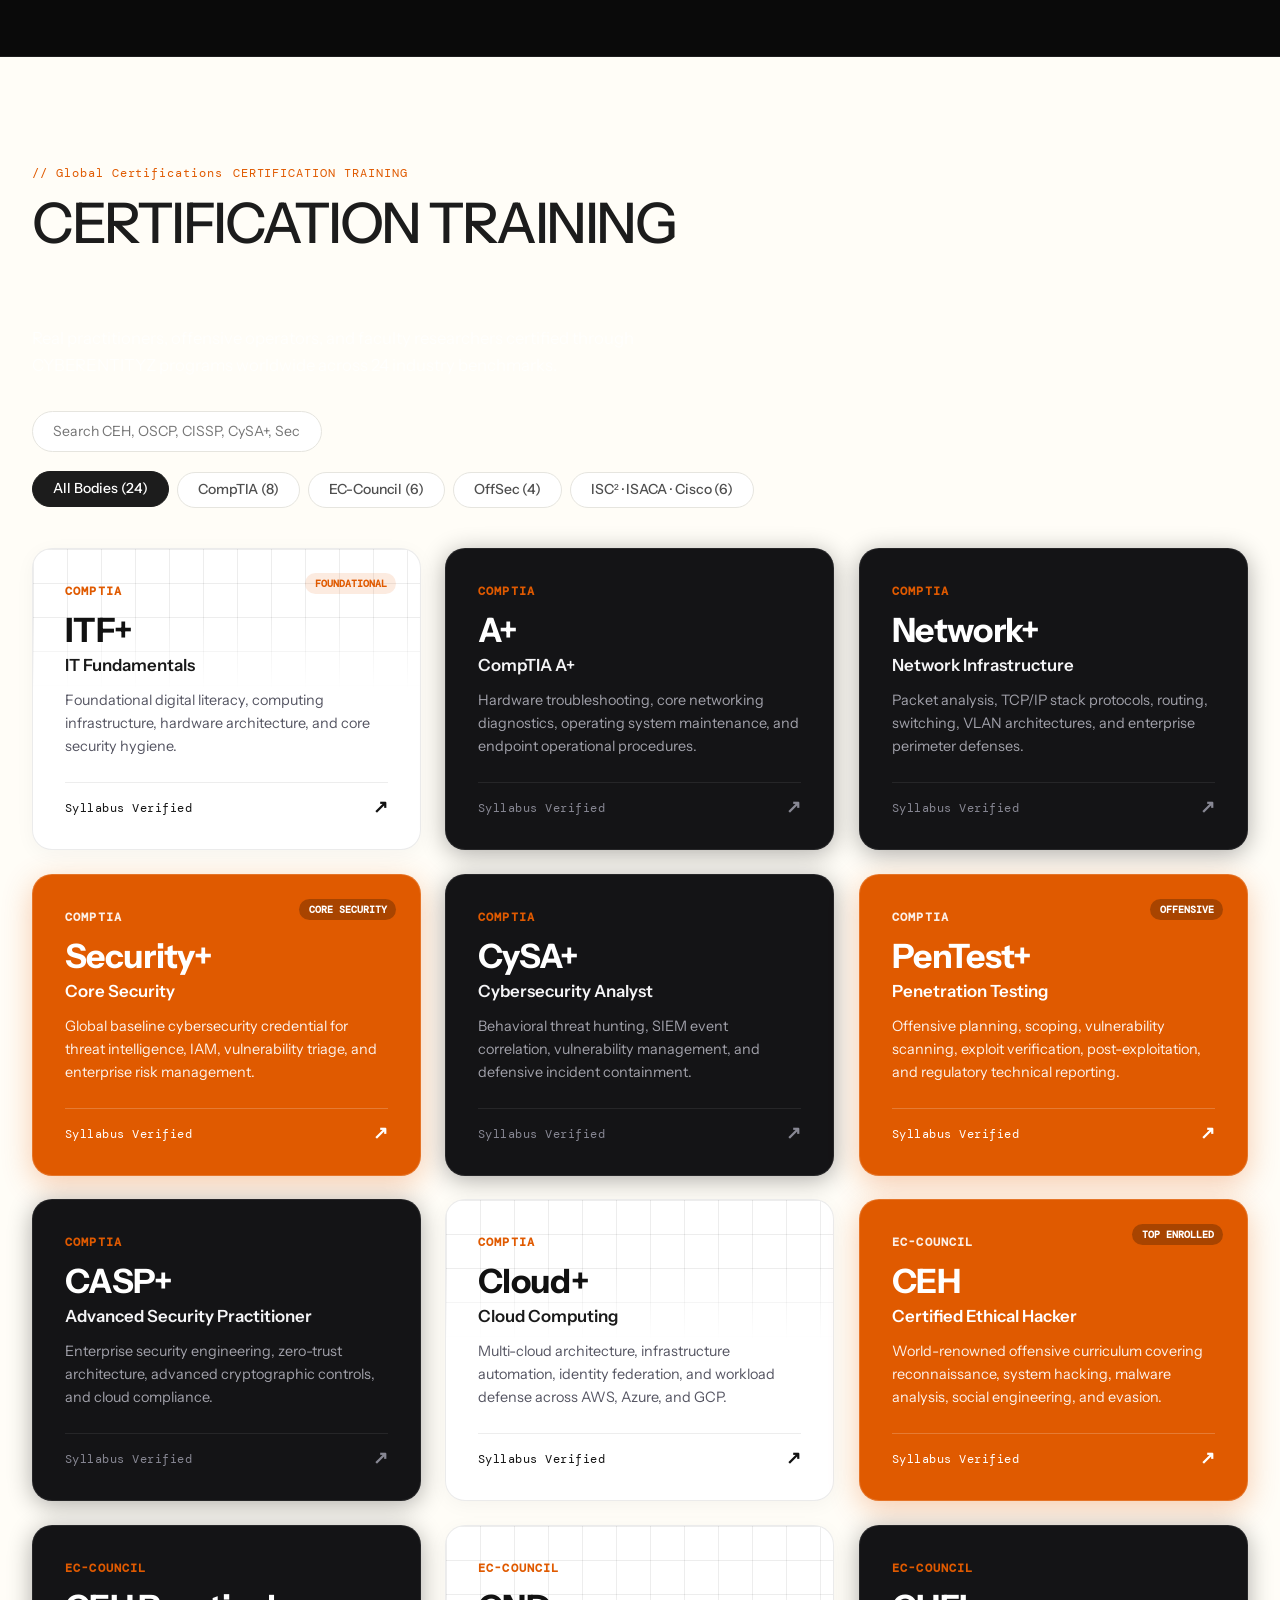
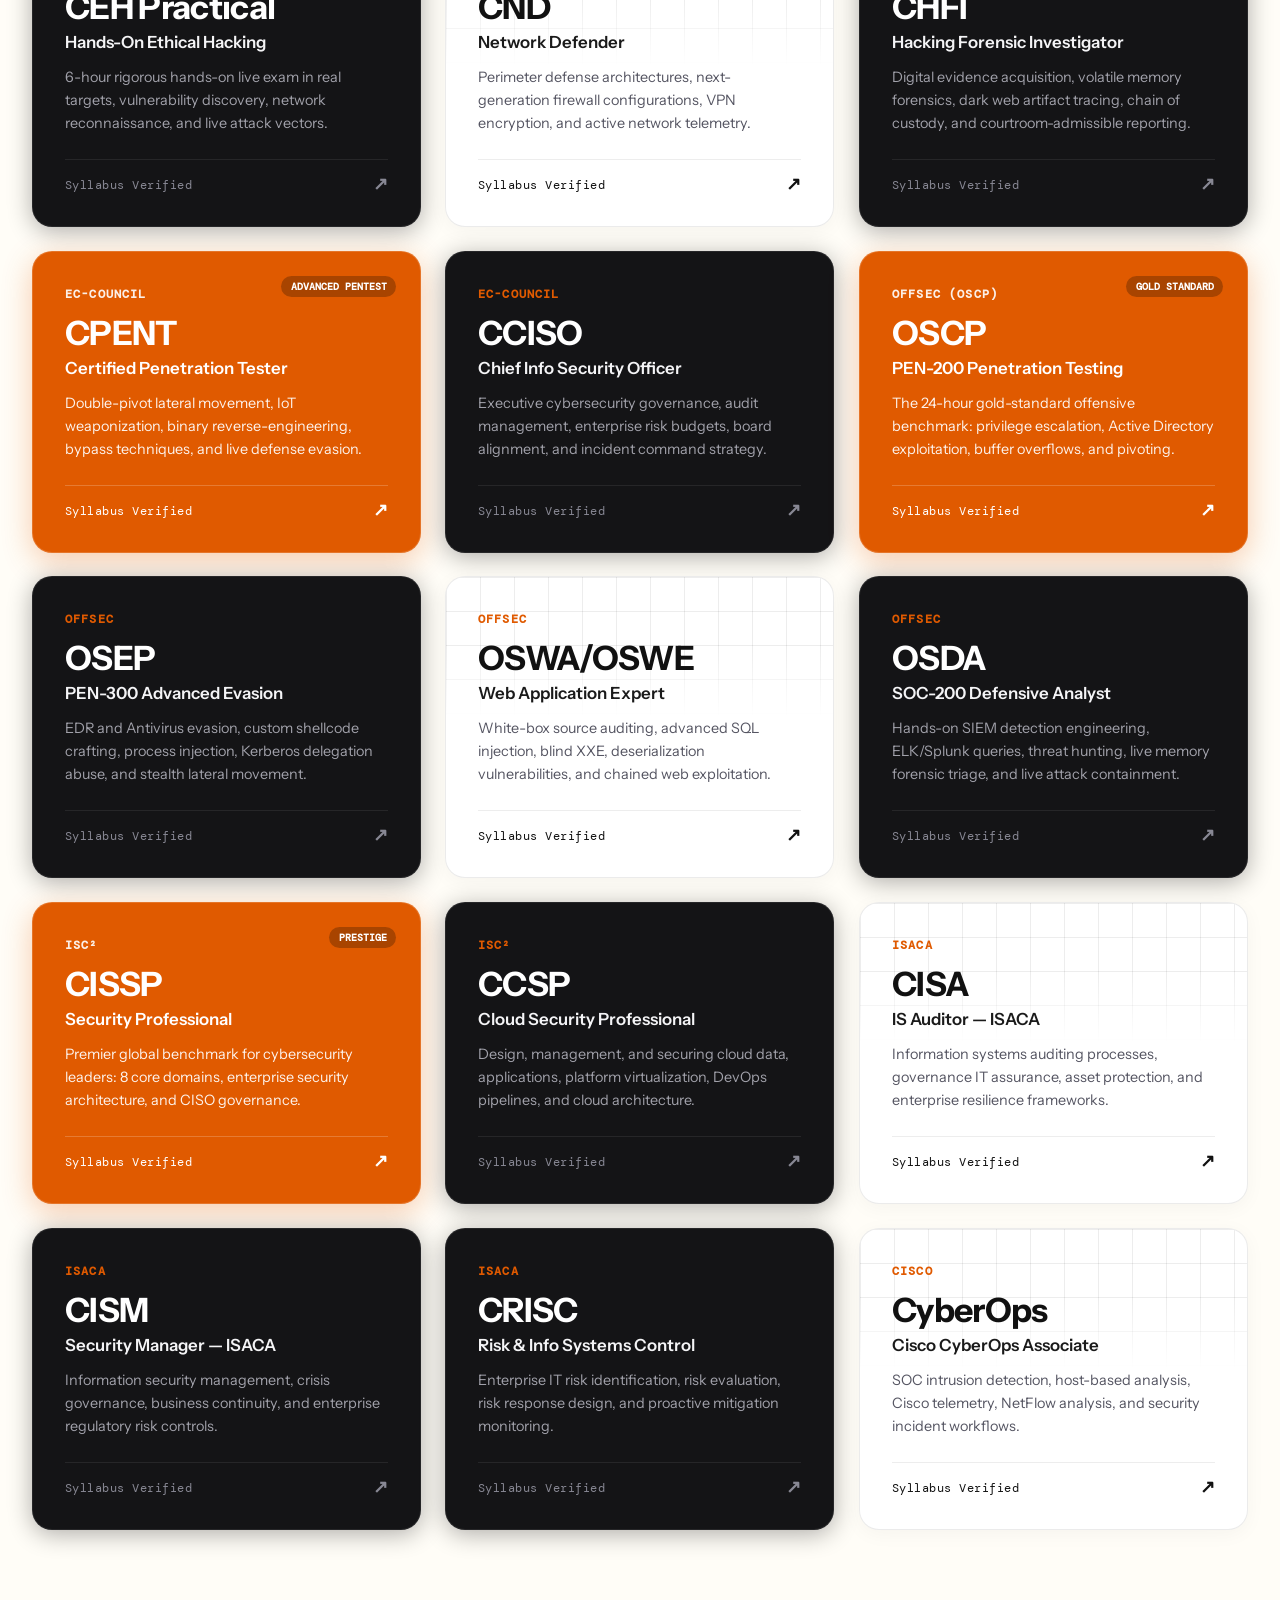
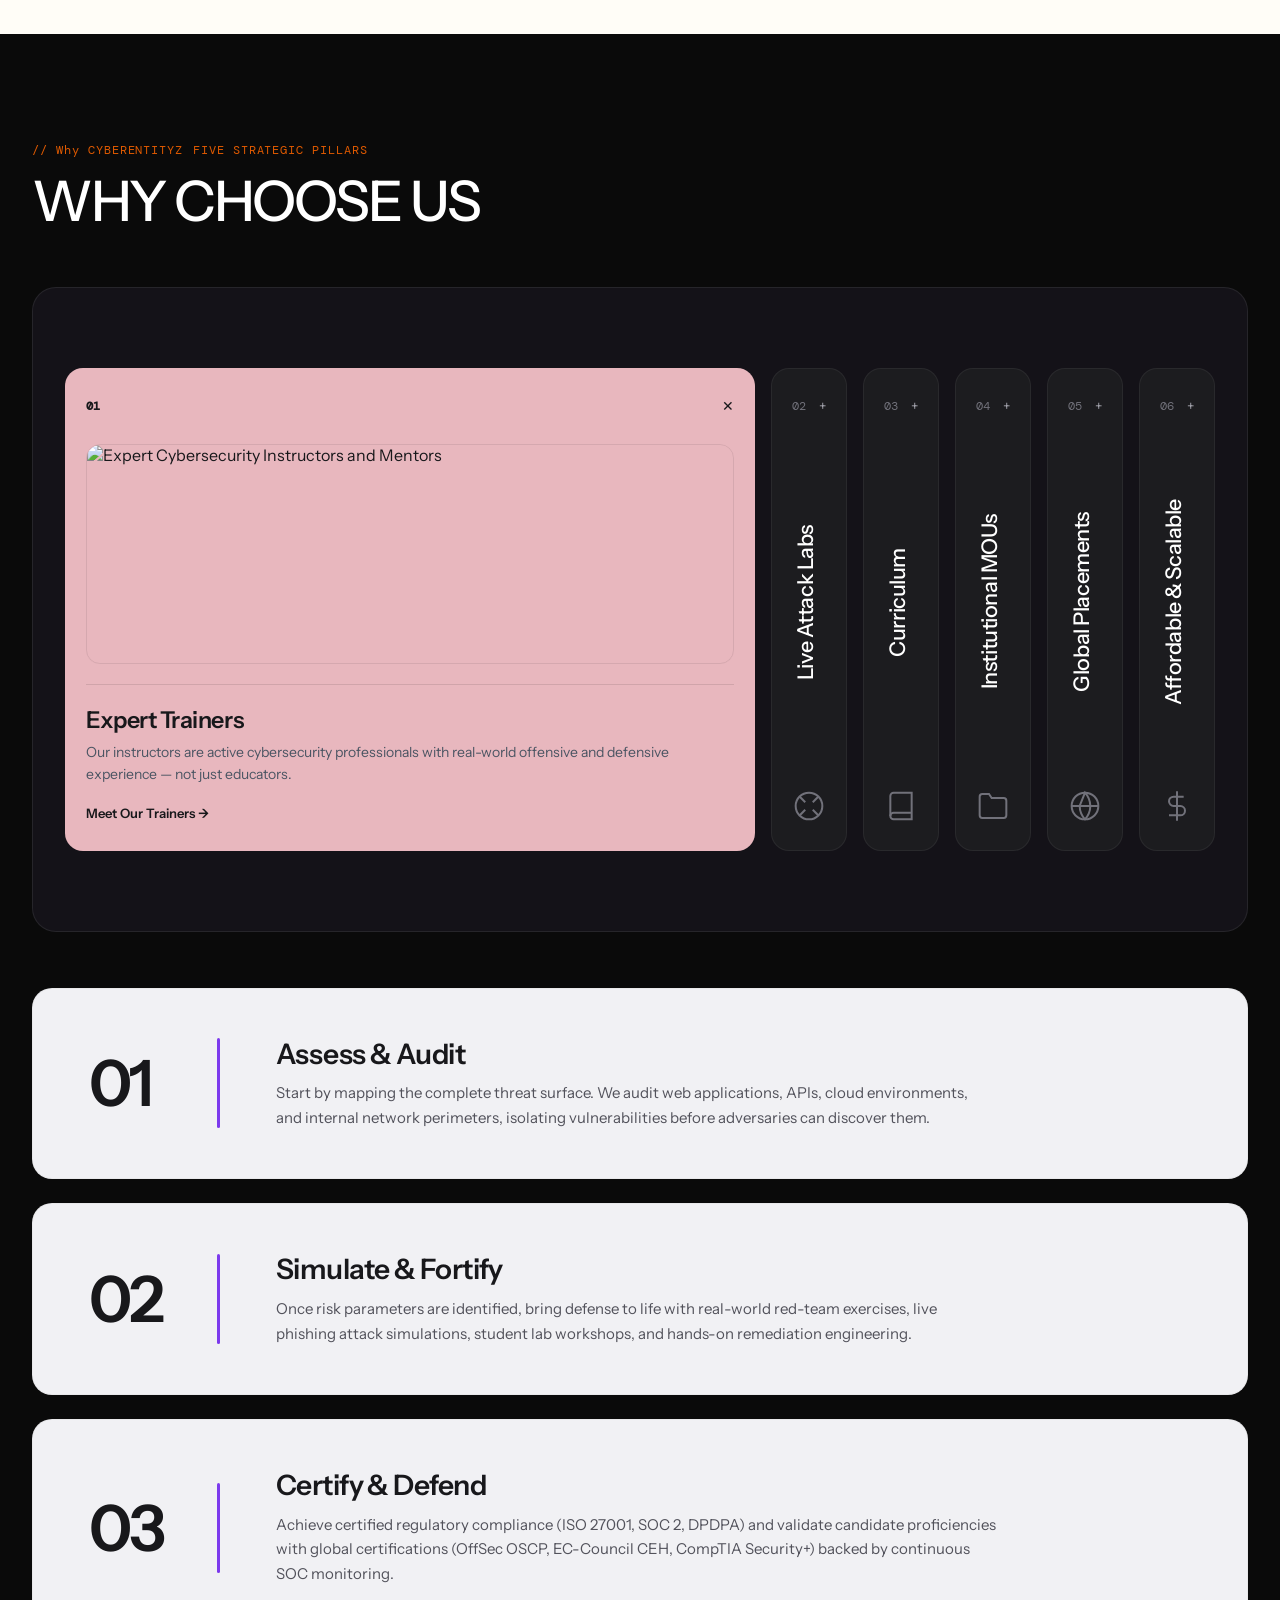
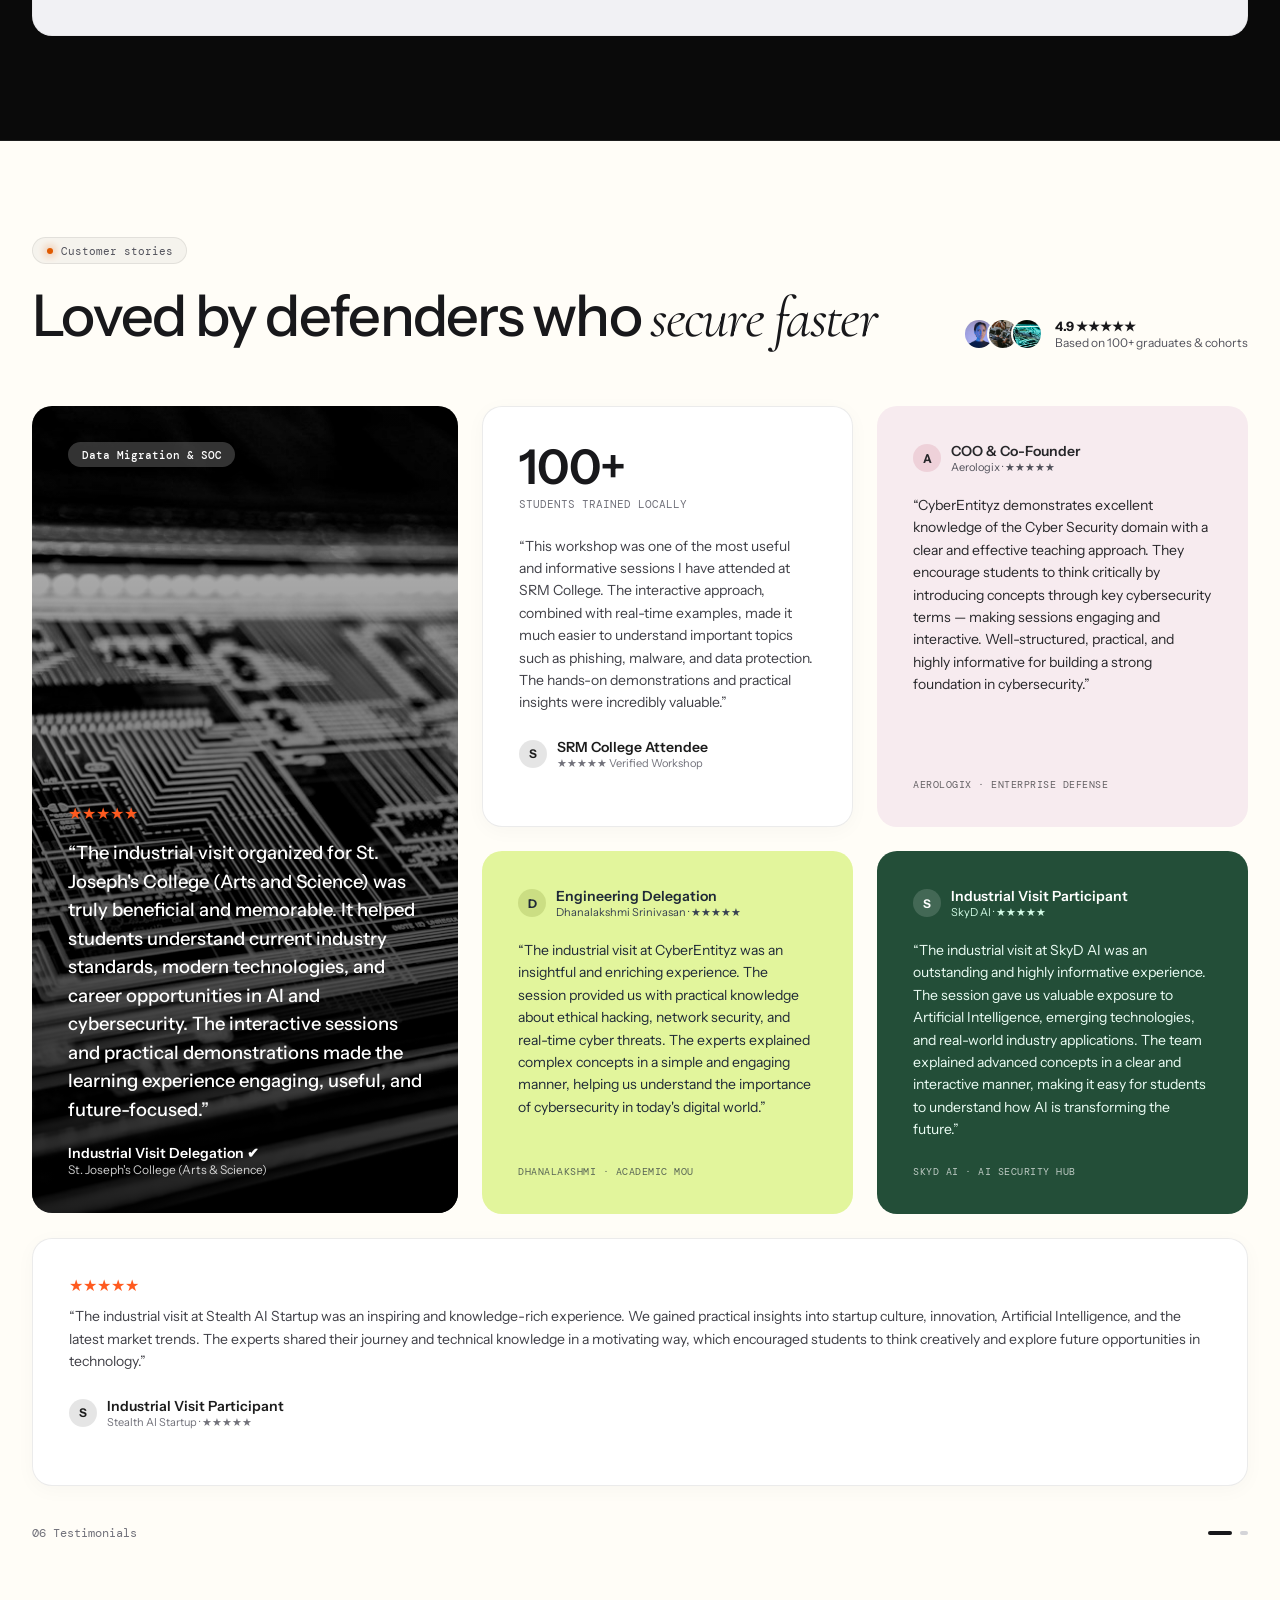
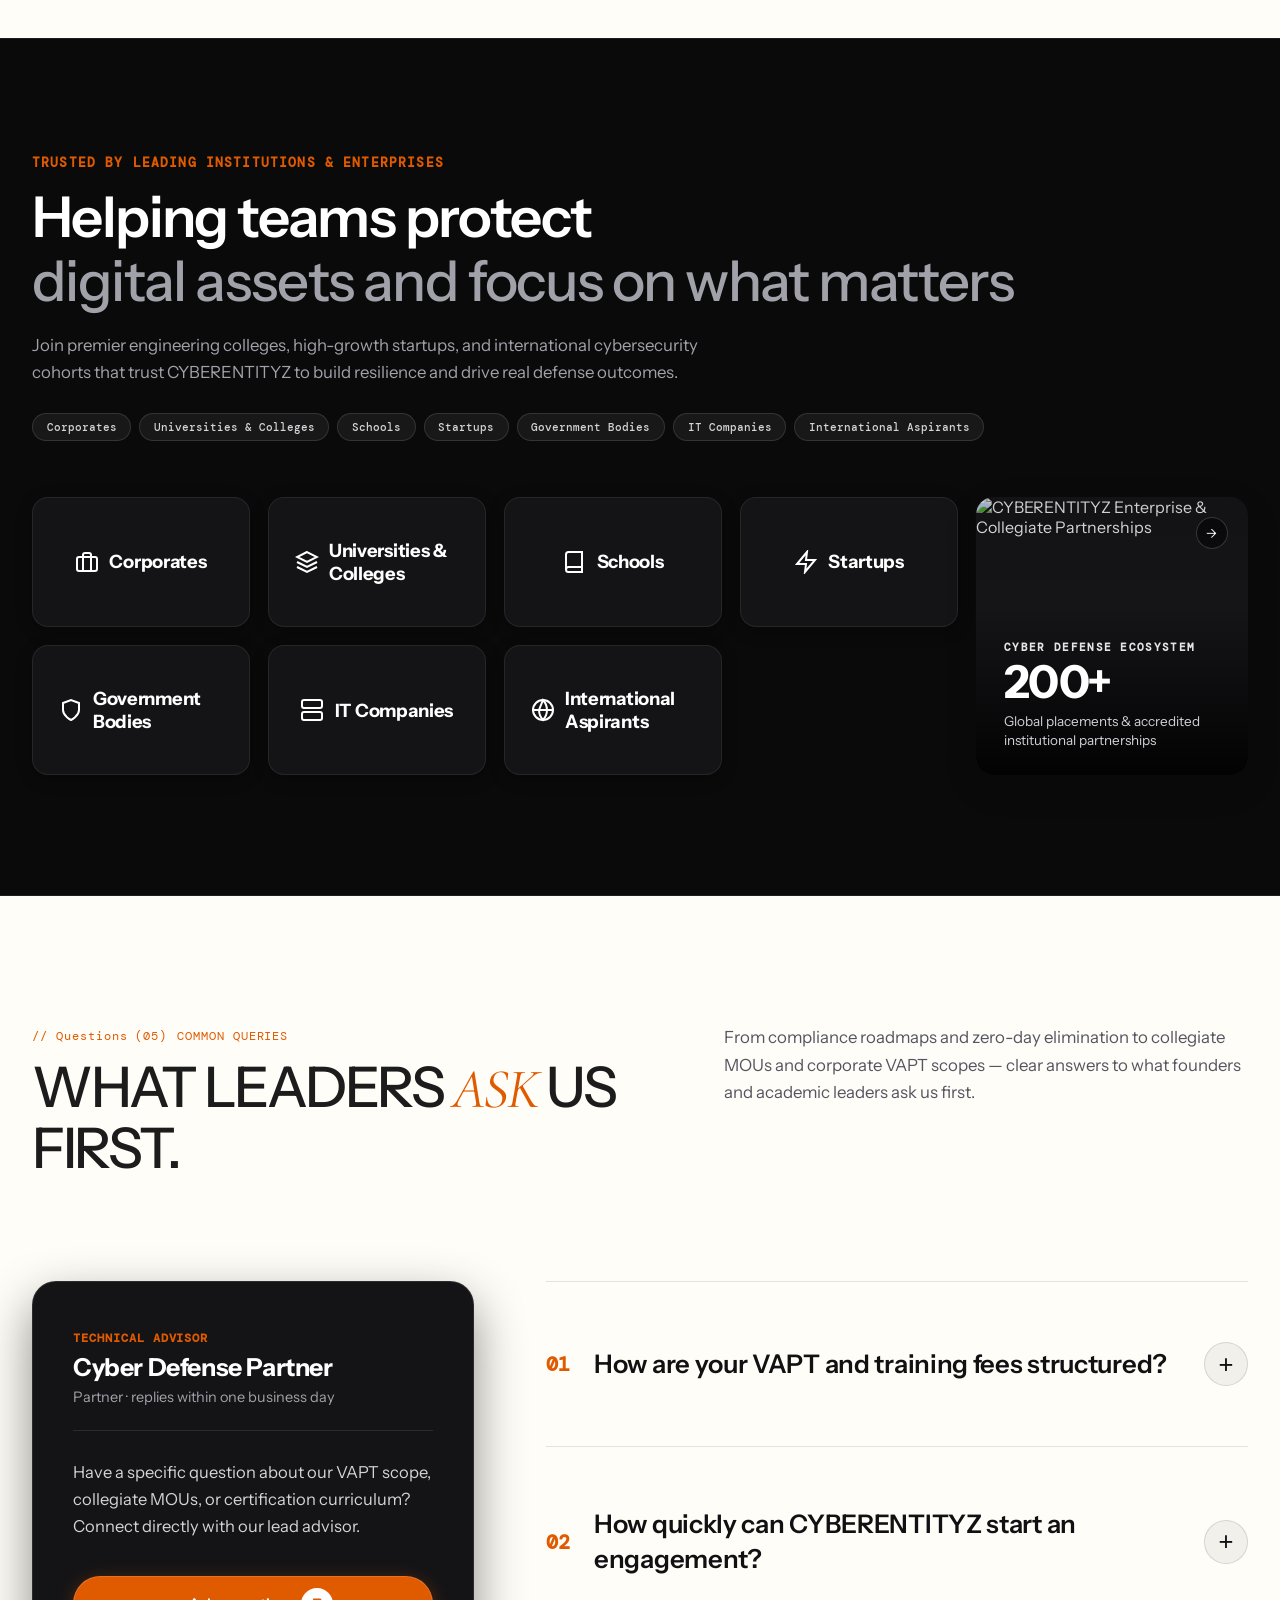
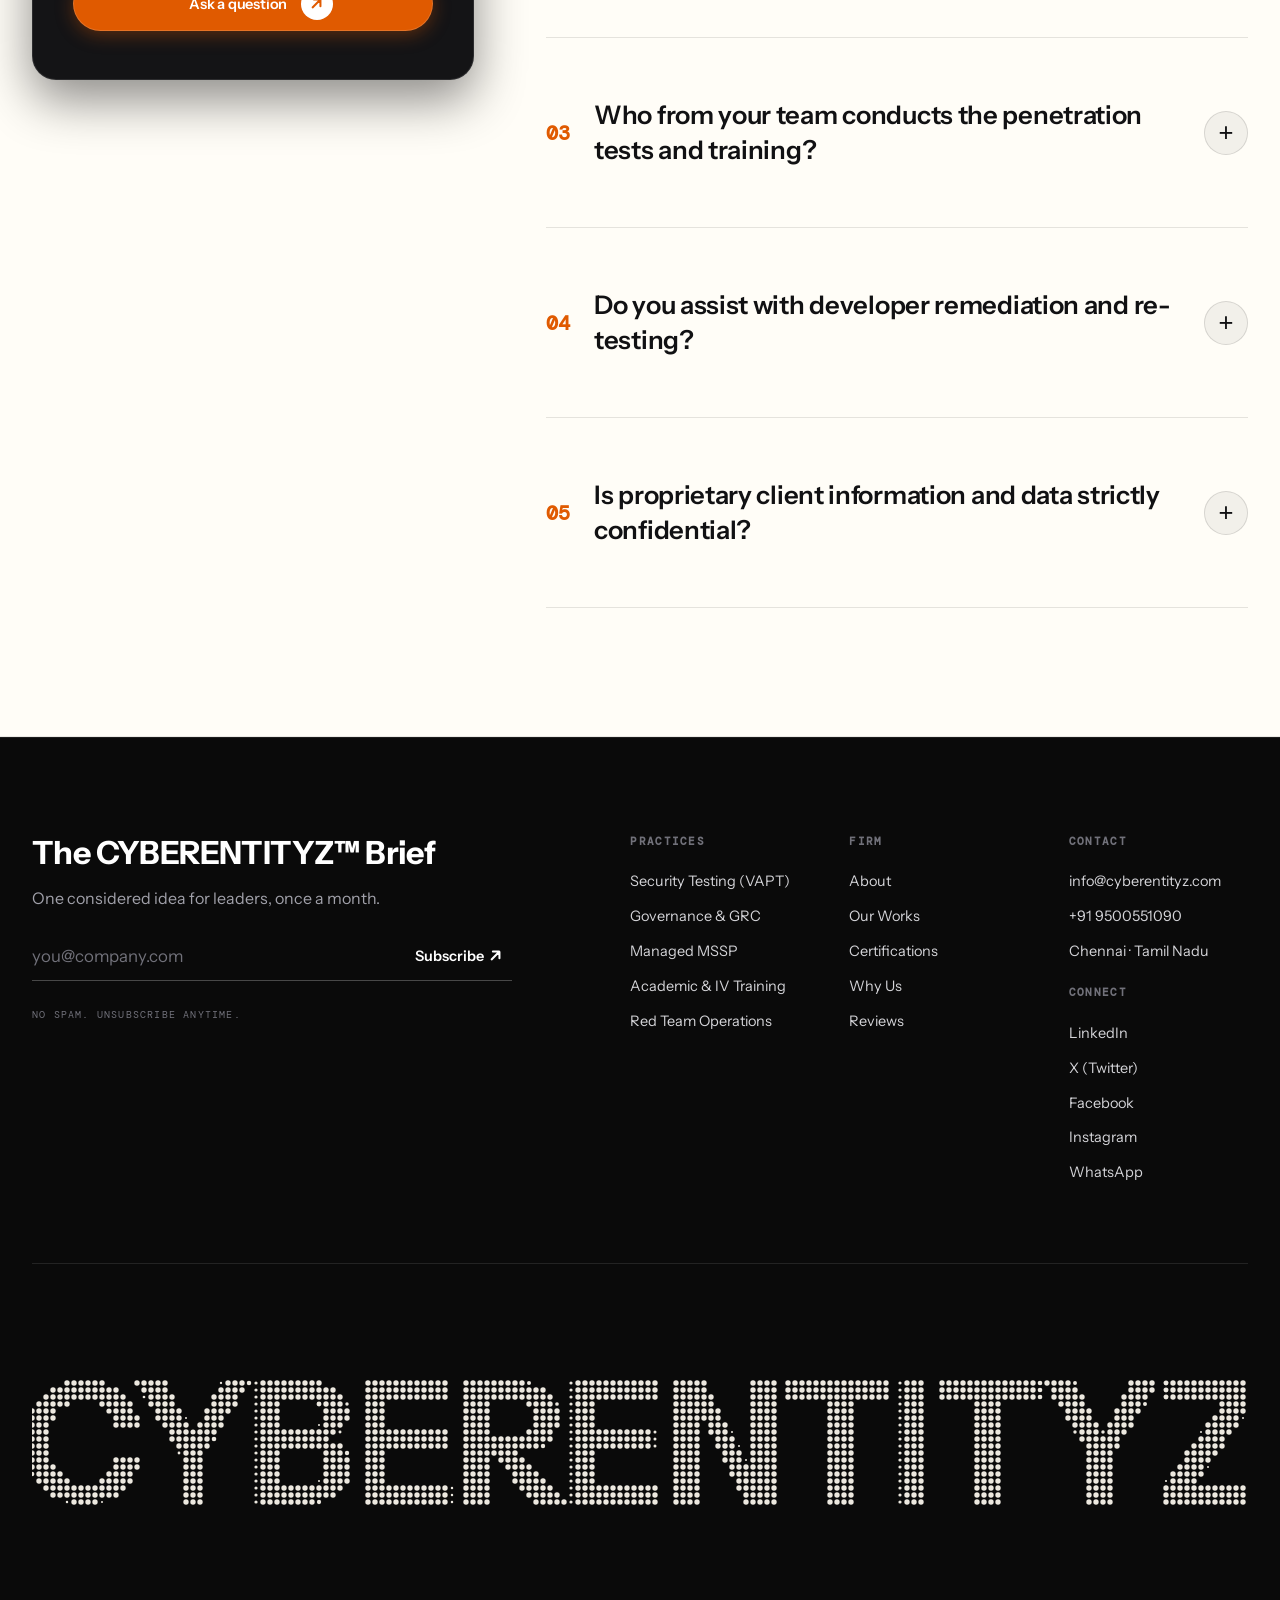
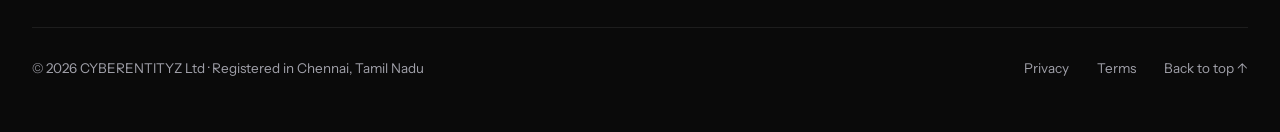
==== commit 508af00e: "updated 4" ====
--- a/index.html
+++ b/index.html
@@ -1,4 +1,4 @@
-<!DOCTYPE html>
+﻿<!DOCTYPE html>
 <html lang="en">
 <head>
   <meta charset="UTF-8">
@@ -36,9 +36,12 @@
   </div>
 
   <!-- TOP ANNOUNCEMENT BANNER -->
-  <aside class="top-announcement-strip">
+  <aside class="top-announcement-strip" id="topAnnouncementStrip">
     <div class="container announcement-center-wrap">
       <span class="announcement-text-center">Welcome to International Biggest Cybersecurity and Ethical Hacking Security</span>
+      <button type="button" class="announcement-close-btn" id="closeAnnouncementBtn" aria-label="Close welcome message" onclick="closeAnnouncementStrip()">
+        <svg width="12" height="12" viewBox="0 0 14 14" fill="none" stroke="currentColor" stroke-width="2.2" stroke-linecap="round"><path d="M1 1l12 12M13 1L1 13"/></svg>
+      </button>
     </div>
   </aside>
 
@@ -320,82 +323,194 @@
   </header>
 
   <!-- MOBILE MENU MODAL (MATCHING IMAGES 1 & 2) -->
+    <!-- MOBILE MENU MODAL (ACCORDION DRAWER - EXACT MATCH TO USER REFERENCE) -->
   <div class="mobile-menu-backdrop" id="mobileMenuBackdrop" onclick="closeMobileMenu()"></div>
   <div class="mobile-menu-card" id="mobileMenuCard" role="dialog" aria-modal="true" aria-label="Navigation Menu">
     <div class="mobile-menu-header">
-      <a href="#hero" class="mobile-brand-box" onclick="closeMobileMenu()">
+      <a href="index.html#hero" class="mobile-brand-box" onclick="closeMobileMenu()">
         <img src="images/logo.jpeg" alt="CYBERENTITYZ Logo" class="mobile-brand-logo">
         <span class="mobile-brand-name">CYBERENTITYZ</span>
       </a>
-      <button class="mobile-menu-close-btn" id="mobileMenuClose" onclick="closeMobileMenu()" aria-label="Close menu">
-        <svg width="16" height="16" viewBox="0 0 16 16" fill="none" stroke="currentColor" stroke-width="2" stroke-linecap="round"><path d="M3 3l10 10M13 3L3 13"/></svg>
+      <button type="button" class="mobile-menu-close-btn" id="mobileMenuClose" onclick="closeMobileMenu()" aria-label="Close menu">
+        <svg width="18" height="18" viewBox="0 0 16 16" fill="none" stroke="currentColor" stroke-width="2.2" stroke-linecap="round"><path d="M3 3l10 10M13 3L3 13"/></svg>
       </button>
     </div>
 
-    <nav class="mobile-menu-nav">
-      <a href="#assurance" class="mobile-menu-link" onclick="closeMobileMenu()">
-        <span class="mobile-menu-text">Assurance</span>
-        <span class="mobile-menu-num">01</span>
+    <div class="mobile-menu-nav-scroll">
+      <!-- 1. ABOUT US ACCORDION -->
+      <div class="mobile-accordion-item">
+        <button type="button" class="mobile-accordion-header" onclick="toggleMobileAccordion(this)">
+          <span>About Us</span>
+          <svg class="mobile-accordion-chevron" viewBox="0 0 12 8" fill="none" stroke="currentColor" stroke-width="2" stroke-linecap="round"><path d="M1 1.5l5 5 5-5"/></svg>
+        </button>
+        <div class="mobile-accordion-body">
+          <a href="index.html#about" class="mobile-sublink" onclick="closeMobileMenu()">About Cyberentityz →</a>
+          <a href="index.html#why" class="mobile-sublink" onclick="closeMobileMenu()">Why Choose Us</a>
+          <a href="index.html#works" class="mobile-sublink" onclick="closeMobileMenu()">Works &amp; Case Studies</a>
+          <a href="index.html#testimonials" class="mobile-sublink" onclick="closeMobileMenu()">Client Reviews</a>
+          <a href="index.html#trustedBy" class="mobile-sublink" onclick="closeMobileMenu()">Trusted Partners</a>
+        </div>
+      </div>
+
+      <!-- 2. ASSURANCE ACCORDION (MATCHING USER REFERENCE) -->
+      <div class="mobile-accordion-item active">
+        <button type="button" class="mobile-accordion-header" onclick="toggleMobileAccordion(this)">
+          <span>Assurance</span>
+          <svg class="mobile-accordion-chevron" viewBox="0 0 12 8" fill="none" stroke="currentColor" stroke-width="2" stroke-linecap="round"><path d="M1 1.5l5 5 5-5"/></svg>
+        </button>
+        <div class="mobile-accordion-body">
+          <span class="mobile-sub-badge">SECURITY TESTING (VAPT)</span>
+          <a href="services.html?service=web-application-vapt" class="mobile-sublink" onclick="closeMobileMenu()">Web Application VAPT →</a>
+          <a href="services.html?service=mobile-app-security" class="mobile-sublink" onclick="closeMobileMenu()">Mobile App Security</a>
+          <a href="services.html?service=api-security-testing" class="mobile-sublink" onclick="closeMobileMenu()">API Security Testing</a>
+          <a href="services.html?service=cloud-security-testing" class="mobile-sublink" onclick="closeMobileMenu()">Cloud Security Assessment</a>
+          <a href="services.html?service=network-security-testing" class="mobile-sublink" onclick="closeMobileMenu()">Network Security Audit</a>
+          <a href="services.html?service=iot-penetration-testing" class="mobile-sublink" onclick="closeMobileMenu()">IoT Penetration Testing</a>
+          <a href="services.html?service=ot-security-testing" class="mobile-sublink" onclick="closeMobileMenu()">OT / SCADA Security</a>
+          <a href="services.html?service=database-penetration-testing" class="mobile-sublink" onclick="closeMobileMenu()">Database Penetration</a>
+          <a href="services.html?service=wireless-security-testing" class="mobile-sublink" onclick="closeMobileMenu()">Wireless Security</a>
+          <a href="services.html?service=crest-vapt" class="mobile-sublink" onclick="closeMobileMenu()">CREST VAPT</a>
+
+          <span class="mobile-sub-badge">ADVANCED ASSESSMENT</span>
+          <a href="services.html?service=red-team-operations" class="mobile-sublink" onclick="closeMobileMenu()">Red Team Operations</a>
+          <a href="services.html?service=ai-llm-security-testing" class="mobile-sublink" onclick="closeMobileMenu()">AI / LLM Security Audit</a>
+          <a href="services.html?service=digital-forensics-incident-response" class="mobile-sublink" onclick="closeMobileMenu()">Digital Forensics (DFIR)</a>
+          <a href="services.html?service=cyber-intelligence" class="mobile-sublink" onclick="closeMobileMenu()">Cyber Intelligence</a>
+          <a href="services.html?service=secure-code-review" class="mobile-sublink" onclick="closeMobileMenu()">Secure Code Review</a>
+          <a href="services.html?service=devsecops" class="mobile-sublink" onclick="closeMobileMenu()">DevSecOps</a>
+          <a href="services.html?service=hardware-security" class="mobile-sublink" onclick="closeMobileMenu()">Hardware Security</a>
+          <a href="services.html?service=thick-client-security" class="mobile-sublink" onclick="closeMobileMenu()">Thick Client Security</a>
+          <a href="services.html?service=host-level-security" class="mobile-sublink" onclick="closeMobileMenu()">Host Level Security</a>
+          <a href="services.html?service=automotive-vapt" class="mobile-sublink" onclick="closeMobileMenu()">Automotive VAPT</a>
+          <a href="services.html?service=telecom-vapt" class="mobile-sublink" onclick="closeMobileMenu()">Telecom VAPT</a>
+
+          <span class="mobile-sub-badge">DATA &amp; PRIVACY</span>
+          <a href="services.html?service=data-security-audit" class="mobile-sublink" onclick="closeMobileMenu()">Data Security Audit</a>
+          <a href="services.html?service=data-privacy-audit" class="mobile-sublink" onclick="closeMobileMenu()">Data Privacy Audit</a>
+          <a href="services.html?service=data-masking-privacy" class="mobile-sublink" onclick="closeMobileMenu()">Data Masking &amp; Privacy</a>
+          <a href="services.html?service=dspm" class="mobile-sublink" onclick="closeMobileMenu()">DSPM</a>
+          <a href="services.html?service=data-breach-simulation" class="mobile-sublink" onclick="closeMobileMenu()">Data Breach Simulation</a>
+          <a href="services.html?service=sbom-sca" class="mobile-sublink" onclick="closeMobileMenu()">SBOM &amp; SCA</a>
+          <a href="services.html?service=website-security" class="mobile-sublink" onclick="closeMobileMenu()">Website Security</a>
+          <a href="services.html" class="mobile-sublink mobile-sublink-see-all" onclick="closeMobileMenu()">All Assurance Services →</a>
+        </div>
+      </div>
+
+      <!-- 3. COMPLIANCE ACCORDION -->
+      <div class="mobile-accordion-item">
+        <button type="button" class="mobile-accordion-header" onclick="toggleMobileAccordion(this)">
+          <span>Compliance</span>
+          <svg class="mobile-accordion-chevron" viewBox="0 0 12 8" fill="none" stroke="currentColor" stroke-width="2" stroke-linecap="round"><path d="M1 1.5l5 5 5-5"/></svg>
+        </button>
+        <div class="mobile-accordion-body">
+          <span class="mobile-sub-badge">COMPLIANCE FRAMEWORKS</span>
+          <a href="services.html?service=iso-27001" class="mobile-sublink" onclick="closeMobileMenu()">ISO 27001:2022</a>
+          <a href="services.html?service=soc-2-compliance" class="mobile-sublink" onclick="closeMobileMenu()">SOC 2</a>
+          <a href="services.html?service=pci-dss" class="mobile-sublink" onclick="closeMobileMenu()">PCI-DSS</a>
+          <a href="services.html?service=hipaa" class="mobile-sublink" onclick="closeMobileMenu()">HIPAA</a>
+          <a href="services.html?service=gdpr" class="mobile-sublink" onclick="closeMobileMenu()">GDPR</a>
+          <a href="services.html?service=dpdpa-compliance" class="mobile-sublink" onclick="closeMobileMenu()">DPDPA</a>
+          <a href="services.html?service=nist-csf" class="mobile-sublink" onclick="closeMobileMenu()">NIST CSF</a>
+          <a href="services.html?service=irdai" class="mobile-sublink" onclick="closeMobileMenu()">IRDAI</a>
+          <a href="services.html?service=iso-22301" class="mobile-sublink" onclick="closeMobileMenu()">ISO 22301 (BCP)</a>
+          <a href="services.html?service=iso-42001" class="mobile-sublink" onclick="closeMobileMenu()">ISO 42001 (AI)</a>
+          <a href="services.html?service=iec-62443" class="mobile-sublink" onclick="closeMobileMenu()">IEC 62443 (OT)</a>
+          <a href="services.html?service=iso-21434" class="mobile-sublink" onclick="closeMobileMenu()">ISO 21434 (Automotive)</a>
+
+          <span class="mobile-sub-badge">GRC SERVICES</span>
+          <a href="services.html?service=grc-framework" class="mobile-sublink" onclick="closeMobileMenu()">GRC Framework</a>
+          <a href="services.html?service=cyber-risk-assessment" class="mobile-sublink" onclick="closeMobileMenu()">Cyber Risk Assessment</a>
+          <a href="services.html?service=third-party-risk-management" class="mobile-sublink" onclick="closeMobileMenu()">Third-Party Risk (TPRM)</a>
+          <a href="services.html?service=data-privacy-compliance" class="mobile-sublink" onclick="closeMobileMenu()">Data Privacy Compliance</a>
+          <a href="services.html?service=data-retention-policy" class="mobile-sublink" onclick="closeMobileMenu()">Data Retention Policy</a>
+          <a href="services.html?service=national-security-compliance" class="mobile-sublink" onclick="closeMobileMenu()">National Security Compliance</a>
+          <a href="services.html?service=cyber-insurance" class="mobile-sublink" onclick="closeMobileMenu()">Cybersecurity Insurance</a>
+          <a href="services.html" class="mobile-sublink mobile-sublink-see-all" onclick="closeMobileMenu()">All Compliance Services →</a>
+        </div>
+      </div>
+
+      <!-- 4. MSSP ACCORDION -->
+      <div class="mobile-accordion-item">
+        <button type="button" class="mobile-accordion-header" onclick="toggleMobileAccordion(this)">
+          <span>MSSP</span>
+          <svg class="mobile-accordion-chevron" viewBox="0 0 12 8" fill="none" stroke="currentColor" stroke-width="2" stroke-linecap="round"><path d="M1 1.5l5 5 5-5"/></svg>
+        </button>
+        <div class="mobile-accordion-body">
+          <span class="mobile-sub-badge">MANAGED SECURITY</span>
+          <a href="services.html?service=mssp" class="mobile-sublink" onclick="closeMobileMenu()">Managed Security (MSSP)</a>
+          <a href="services.html?service=soc-as-a-service" class="mobile-sublink" onclick="closeMobileMenu()">SOC as a Service</a>
+          <a href="services.html?service=vciso-advisory" class="mobile-sublink" onclick="closeMobileMenu()">V-CISO</a>
+          <a href="services.html?service=incident-response" class="mobile-sublink" onclick="closeMobileMenu()">Incident Response</a>
+          <a href="services.html?service=virtual-security-team" class="mobile-sublink" onclick="closeMobileMenu()">Virtual Security Team</a>
+
+          <span class="mobile-sub-badge">CONTINUOUS MONITORING</span>
+          <a href="services.html?service=soar-integration" class="mobile-sublink" onclick="closeMobileMenu()">SOAR Integration</a>
+          <a href="services.html?service=security-monitoring" class="mobile-sublink" onclick="closeMobileMenu()">Security Monitoring</a>
+          <a href="services.html?service=threat-intelligence-platform" class="mobile-sublink" onclick="closeMobileMenu()">Threat Intelligence Platform</a>
+          <a href="services.html?service=cyber-threat-intelligence" class="mobile-sublink" onclick="closeMobileMenu()">Cyber Threat Intelligence</a>
+          <a href="services.html?service=lateral-movement-detection" class="mobile-sublink" onclick="closeMobileMenu()">Lateral Movement Detection</a>
+          <a href="services.html?service=pentest-as-service" class="mobile-sublink" onclick="closeMobileMenu()">Penetration Test as Service</a>
+
+          <span class="mobile-sub-badge">DEFENSIVE OPS</span>
+          <a href="services.html?service=perimeter-security" class="mobile-sublink" onclick="closeMobileMenu()">Perimeter Security</a>
+          <a href="services.html?service=access-control-review" class="mobile-sublink" onclick="closeMobileMenu()">Access Control Review</a>
+          <a href="services.html?service=cloud-config-review" class="mobile-sublink" onclick="closeMobileMenu()">Cloud Config Review</a>
+          <a href="services.html?service=cdn-security" class="mobile-sublink" onclick="closeMobileMenu()">CDN Security</a>
+          <a href="services.html?service=network-architecture" class="mobile-sublink" onclick="closeMobileMenu()">Network Architecture</a>
+          <a href="services.html?service=cloud-security-management" class="mobile-sublink" onclick="closeMobileMenu()">Cloud Security Management</a>
+          <a href="services.html?service=virtualization-security" class="mobile-sublink" onclick="closeMobileMenu()">Virtualization Security</a>
+          <a href="services.html" class="mobile-sublink mobile-sublink-see-all" onclick="closeMobileMenu()">All MSSP Services →</a>
+        </div>
+      </div>
+
+      <!-- 5. SERVICES ACCORDION -->
+      <div class="mobile-accordion-item">
+        <button type="button" class="mobile-accordion-header" onclick="toggleMobileAccordion(this)">
+          <span>Services</span>
+          <svg class="mobile-accordion-chevron" viewBox="0 0 12 8" fill="none" stroke="currentColor" stroke-width="2" stroke-linecap="round"><path d="M1 1.5l5 5 5-5"/></svg>
+        </button>
+        <div class="mobile-accordion-body">
+          <span class="mobile-sub-badge">TRAINING &amp; ACADEMIC</span>
+          <a href="services.html?service=cybersecurity-workshops" class="mobile-sublink" onclick="closeMobileMenu()">Cybersecurity Workshops</a>
+          <a href="services.html?service=industrial-visits" class="mobile-sublink" onclick="closeMobileMenu()">Industrial Visits (IV)</a>
+          <a href="services.html?service=internship-programs" class="mobile-sublink" onclick="closeMobileMenu()">Internship Programs</a>
+          <a href="services.html?service=career-guidance-mock-interviews" class="mobile-sublink" onclick="closeMobileMenu()">Career Guidance &amp; Mock Interviews</a>
+          <a href="services.html?service=college-lab-setup-support" class="mobile-sublink" onclick="closeMobileMenu()">College Lab Setup &amp; Support</a>
+          <a href="services.html?service=faculty-awareness-programs" class="mobile-sublink" onclick="closeMobileMenu()">Faculty Awareness Programs</a>
+          <a href="services.html?service=school-awareness-programs" class="mobile-sublink" onclick="closeMobileMenu()">School Awareness Programs</a>
+
+          <span class="mobile-sub-badge">ALL 80+ SERVICES</span>
+          <a href="services.html" class="mobile-sublink mobile-sublink-see-all" onclick="closeMobileMenu()">Explore All 80+ Cybersecurity Services →</a>
+        </div>
+      </div>
+
+      <!-- 6. DIRECT LINKS -->
+      <a href="index.html#certifications" class="mobile-direct-link" onclick="closeMobileMenu()">
+        <span>Certifications</span>
+        <svg width="14" height="14" viewBox="0 0 14 14" fill="none" stroke="currentColor" stroke-width="2" stroke-linecap="round"><path d="M5 2l5 5-5 5"/></svg>
       </a>
-      <a href="#compliance" class="mobile-menu-link" onclick="closeMobileMenu()">
-        <span class="mobile-menu-text">Compliance</span>
-        <span class="mobile-menu-num">02</span>
+      <a href="contact.html" class="mobile-direct-link" onclick="closeMobileMenu()">
+        <span>Contact Us</span>
+        <svg width="14" height="14" viewBox="0 0 14 14" fill="none" stroke="currentColor" stroke-width="2" stroke-linecap="round"><path d="M5 2l5 5-5 5"/></svg>
       </a>
-      <a href="#mssp" class="mobile-menu-link" onclick="closeMobileMenu()">
-        <span class="mobile-menu-text">MSSP</span>
-        <span class="mobile-menu-num">03</span>
-      </a>
-      <a href="services.html" class="mobile-menu-link" onclick="closeMobileMenu()">
-        <span class="mobile-menu-text">Services</span>
-        <span class="mobile-menu-num">04</span>
-      </a>
-      <a href="#about" class="mobile-menu-link" onclick="closeMobileMenu()">
-        <span class="mobile-menu-text">About</span>
-        <span class="mobile-menu-num">05</span>
-      </a>
-      <a href="#works" class="mobile-menu-link" onclick="closeMobileMenu()">
-        <span class="mobile-menu-text">Works</span>
-        <span class="mobile-menu-num">06</span>
-      </a>
-      <a href="#certifications" class="mobile-menu-link" onclick="closeMobileMenu()">
-        <span class="mobile-menu-text">Certifications</span>
-        <span class="mobile-menu-num">07</span>
-      </a>
-      <a href="#why" class="mobile-menu-link" onclick="closeMobileMenu()">
-        <span class="mobile-menu-text">Why Us</span>
-        <span class="mobile-menu-num">08</span>
-      </a>
-      <a href="#testimonials" class="mobile-menu-link" onclick="closeMobileMenu()">
-        <span class="mobile-menu-text">Reviews</span>
-        <span class="mobile-menu-num">09</span>
-      </a>
-      <a href="#trustedBy" class="mobile-menu-link" onclick="closeMobileMenu()">
-        <span class="mobile-menu-text">Trusted By</span>
-        <span class="mobile-menu-num">10</span>
-      </a>
-      <a href="contact.html" class="mobile-menu-link" onclick="closeMobileMenu()">
-        <span class="mobile-menu-text">Contact</span>
-        <span class="mobile-menu-num">11</span>
-      </a>
-    </nav>
-
-    <div class="mobile-menu-footer">
-      <a href="contact.html" class="mobile-menu-cta-btn" onclick="closeMobileMenu()">
-        <span>Book a free consultation</span>
-        <span class="mobile-cta-arrow-badge">
-          <svg width="13" height="13" viewBox="0 0 14 14" fill="none" stroke="currentColor" stroke-width="2.2" stroke-linecap="round" stroke-linejoin="round"><path d="M1 7h12M8 2l5 5-5 5"/></svg>
-        </span>
-      </a>
+
+      <!-- 7. CTA BUTTON -->
+      <div class="mobile-menu-cta-wrap">
+        <a href="contact.html" class="mobile-menu-book-btn" onclick="closeMobileMenu()">
+          <span>Book a Consultation</span>
+          <svg width="14" height="14" viewBox="0 0 14 14" fill="none" stroke="currentColor" stroke-width="2.2" stroke-linecap="round"><path d="M1 7h12M8 2l5 5-5 5"/></svg>
+        </a>
+      </div>
     </div>
   </div>
 
+  
+
   <main>
-    <!-- HERO SECTION (MATCHING BEGIN.FRAMER.AI WITH WARM AMBIENT HOVER AURA) -->
+    <!-- HERO SECTION (INTERACTIVE 3D MATHEMATICAL VORTEX FIELD - VORTEXFIELD.FRAMER.WEBSITE) -->
     <section class="framer-hero" id="hero">
-      <div class="hero-interactive-glow" id="heroSpotlight"></div>
-      
-      <!-- Interactive 3D Cyber Radar Canvas -->
-      <canvas id="heroCyberCanvas" class="hero-bg-canvas"></canvas>
+      <!-- 3D Mathematical Ruled Hyperboloid Vortex Canvas -->
+      <canvas id="heroCyberCanvas" class="hero-bg-canvas" aria-label="3D Vortex Field"></canvas>
 
       <div class="container framer-hero-container">
         
@@ -545,15 +660,15 @@
       </div>
     </section>
 
-    <!-- SECTION 2: SERVICES & PRACTICES (TRAINING, CORPORATE, ACADEMIC) -->
-    <section class="section nord-services-section" id="services">
+    <!-- SECTION 2: SERVICES & PRACTICES (ELEVATED CAROUSEL BOX STRUCTURE MATCHING FRAMER SCREENSHOT) -->
+    <section class="section elevated-services-section" id="services">
       <div class="container">
         
         <div class="services-header-split">
           <div>
             <div class="section-tag-row">
               <span class="section-num-tag">// What We Do</span>
-              <span class="tag-title">Our Services</span>
+              <span class="tag-title">Our Services &amp; Practices</span>
             </div>
             <h2 class="section-main-heading">SERVICES &amp; PRACTICES</h2>
             <p class="section-sub-desc" style="color:var(--text-muted-light); max-width:680px; margin-top:0.75rem; font-size:1.05rem; line-height:1.6;">
@@ -561,592 +676,542 @@
             </p>
           </div>
 
-          <!-- Category Switcher Tabs (Training, Corporate, Academic) -->
-          <div class="service-category-pills">
-            <button class="srv-tab active" data-tab="training" onclick="switchServiceCategory('training')">Training (06)</button>
-            <button class="srv-tab" data-tab="corporate" onclick="switchServiceCategory('corporate')">Corporate (06)</button>
-            <button class="srv-tab" data-tab="academic" onclick="switchServiceCategory('academic')">Academic (06)</button>
-            <button class="srv-tab" data-tab="all" onclick="switchServiceCategory('all')">All Practices (18)</button>
-          </div>
-        </div>
-
-        <div class="services-cards-grid" id="servicesCardsGrid">
-
-          <!-- ================= GROUP 1: TRAINING (6 SERVICES) ================= -->
-          <!-- 1. Ethical Hacking -->
-          <div class="service-item-card" data-service-group="training">
-            <div class="service-card-top">
-              <span class="service-badge highlight-badge">Offensive Security</span>
-              <span class="service-code">Ethical_Hacking_Services</span>
-            </div>
-            <h3 class="service-card-title">
-              <a href="services.html?service=ethical-hacking-training" class="service-title-link">Ethical Hacking</a>
-            </h3>
-            <p class="service-card-desc">CEH, CPENT, LPT — hands-on training covering attack methodologies, exploitation techniques, and defensive countermeasures used by top pentesters.</p>
-            <div class="service-card-footer">
-              <span class="service-target">Training · Offensive</span>
-              <a href="contact.html" class="btn-card-consult">
-                <span>Consult Practice</span>
-                <span class="arrow-badge">
-                  <svg width="12" height="12" viewBox="0 0 14 14" fill="none" stroke="currentColor" stroke-width="2.2" stroke-linecap="round" stroke-linejoin="round">
-                    <path d="M1 7h12M8 2l5 5-5 5"/>
-                  </svg>
-                </span>
-              </a>
-            </div>
-          </div>
-
-          <!-- 2. VAPT Training -->
-          <div class="service-item-card" data-service-group="training">
-            <div class="service-card-top">
-              <span class="service-badge highlight-badge">Hands-On Labs</span>
-              <span class="service-code">Ethical_Hacking_Services</span>
-            </div>
-            <h3 class="service-card-title">
-              <a href="services.html?service=web-application-vapt" class="service-title-link">VAPT Training</a>
-            </h3>
-            <p class="service-card-desc">Vulnerability Assessment &amp; Penetration Testing with real-world labs. OSCP/OSEP aligned curriculum with industry toolsets like Burp Suite, Metasploit, and Nmap.</p>
-            <div class="service-card-footer">
-              <span class="service-target">Training · Pentest</span>
-              <a href="contact.html" class="btn-card-consult">
-                <span>Consult Practice</span>
-                <span class="arrow-badge">
-                  <svg width="12" height="12" viewBox="0 0 14 14" fill="none" stroke="currentColor" stroke-width="2.2" stroke-linecap="round" stroke-linejoin="round">
-                    <path d="M1 7h12M8 2l5 5-5 5"/>
-                  </svg>
-                </span>
-              </a>
-            </div>
-          </div>
-
-          <!-- 3. Cloud Security -->
-          <div class="service-item-card" data-service-group="training">
-            <div class="service-card-top">
-              <span class="service-badge highlight-badge">Cloud Defense</span>
-              <span class="service-code">Ethical_Hacking_Services</span>
-            </div>
-            <h3 class="service-card-title">
-              <a href="services.html?service=cloud-security-testing" class="service-title-link">Cloud Security</a>
-            </h3>
-            <p class="service-card-desc">AWS, Azure, and GCP security fundamentals. Cloud threat modeling, identity management, and compliance — covering CompTIA Cloud+ and CCSP.</p>
-            <div class="service-card-footer">
-              <span class="service-target">Training · Multi-Cloud</span>
-              <a href="contact.html" class="btn-card-consult">
-                <span>Consult Practice</span>
-                <span class="arrow-badge">
-                  <svg width="12" height="12" viewBox="0 0 14 14" fill="none" stroke="currentColor" stroke-width="2.2" stroke-linecap="round" stroke-linejoin="round">
-                    <path d="M1 7h12M8 2l5 5-5 5"/>
-                  </svg>
-                </span>
-              </a>
-            </div>
-          </div>
-
-          <!-- 4. Red & Blue Team -->
-          <div class="service-item-card" data-service-group="training">
-            <div class="service-card-top">
-              <span class="service-badge highlight-badge">Adversarial Training</span>
-              <span class="service-code">Ethical_Hacking_Services</span>
-            </div>
-            <h3 class="service-card-title">
-              <a href="services.html?service=red-team-operations" class="service-title-link">Red &amp; Blue Team</a>
-            </h3>
-            <p class="service-card-desc">Adversarial simulation and threat detection. Learn offensive Red Team tactics and defensive Blue Team monitoring, log analysis, and incident response.</p>
-            <div class="service-card-footer">
-              <span class="service-target">Training · Simulation</span>
-              <a href="contact.html" class="btn-card-consult">
-                <span>Consult Practice</span>
-                <span class="arrow-badge">
-                  <svg width="12" height="12" viewBox="0 0 14 14" fill="none" stroke="currentColor" stroke-width="2.2" stroke-linecap="round" stroke-linejoin="round">
-                    <path d="M1 7h12M8 2l5 5-5 5"/>
-                  </svg>
-                </span>
-              </a>
-            </div>
-          </div>
-
-          <!-- 5. Digital Forensics -->
-          <div class="service-item-card" data-service-group="training">
-            <div class="service-card-top">
-              <span class="service-badge highlight-badge">Forensic Investigation</span>
-              <span class="service-code">Ethical_Hacking_Services</span>
-            </div>
-            <h3 class="service-card-title">
-              <a href="services.html?service=digital-forensics-incident-response" class="service-title-link">Digital Forensics</a>
-            </h3>
-            <p class="service-card-desc">CHFI-aligned forensics training — evidence acquisition, memory forensics, disk analysis, malware reverse engineering, and legal reporting.</p>
-            <div class="service-card-footer">
-              <span class="service-target">Training · DFIR</span>
-              <a href="contact.html" class="btn-card-consult">
-                <span>Consult Practice</span>
-                <span class="arrow-badge">
-                  <svg width="12" height="12" viewBox="0 0 14 14" fill="none" stroke="currentColor" stroke-width="2.2" stroke-linecap="round" stroke-linejoin="round">
-                    <path d="M1 7h12M8 2l5 5-5 5"/>
-                  </svg>
-                </span>
-              </a>
-            </div>
-          </div>
-
-          <!-- 6. GRC & Compliance -->
-          <div class="service-item-card" data-service-group="training">
-            <div class="service-card-top">
-              <span class="service-badge highlight-badge">Risk &amp; Compliance</span>
-              <span class="service-code">Ethical_Hacking_Services</span>
-            </div>
-            <h3 class="service-card-title">
-              <a href="services.html?service=iso-27001" class="service-title-link">GRC &amp; Compliance</a>
-            </h3>
-            <p class="service-card-desc">ISO 27001, CISA, CISM, CRISC — governance, risk management, and compliance frameworks for enterprise security management professionals.</p>
-            <div class="service-card-footer">
-              <span class="service-target">Training · Governance</span>
-              <a href="contact.html" class="btn-card-consult">
-                <span>Consult Practice</span>
-                <span class="arrow-badge">
-                  <svg width="12" height="12" viewBox="0 0 14 14" fill="none" stroke="currentColor" stroke-width="2.2" stroke-linecap="round" stroke-linejoin="round">
-                    <path d="M1 7h12M8 2l5 5-5 5"/>
-                  </svg>
-                </span>
-              </a>
-            </div>
-          </div>
-
-          <!-- ================= GROUP 2: CORPORATE (6 SERVICES) ================= -->
-          <!-- 7. Security Awareness Training -->
-          <div class="service-item-card" data-service-group="corporate" style="display:none;">
-            <div class="service-card-top">
-              <span class="service-badge highlight-badge">Employee Training</span>
-              <span class="service-code">Ethical_Hacking_Services</span>
-            </div>
-            <h3 class="service-card-title">
-              <a href="services.html?service=faculty-awareness-programs" class="service-title-link">Security Awareness Training</a>
-            </h3>
-            <p class="service-card-desc">Customized programs for employees covering phishing, social engineering, password hygiene, and insider threat prevention.</p>
-            <div class="service-card-footer">
-              <span class="service-target">Corporate · Workforce</span>
-              <a href="contact.html" class="btn-card-consult">
-                <span>Consult Practice</span>
-                <span class="arrow-badge">
-                  <svg width="12" height="12" viewBox="0 0 14 14" fill="none" stroke="currentColor" stroke-width="2.2" stroke-linecap="round" stroke-linejoin="round">
-                    <path d="M1 7h12M8 2l5 5-5 5"/>
-                  </svg>
-                </span>
-              </a>
-            </div>
-          </div>
-
-          <!-- 8. Phishing Simulation -->
-          <div class="service-item-card" data-service-group="corporate" style="display:none;">
-            <div class="service-card-top">
-              <span class="service-badge highlight-badge">Simulation</span>
-              <span class="service-code">Ethical_Hacking_Services</span>
-            </div>
-            <h3 class="service-card-title">
-              <a href="services.html?service=data-breach-simulation" class="service-title-link">Phishing Simulation</a>
-            </h3>
-            <p class="service-card-desc">Real-world phishing campaigns to test and improve employee vigilance. Detailed analytics and personalized training recommendations.</p>
-            <div class="service-card-footer">
-              <span class="service-target">Corporate · Resilience</span>
-              <a href="contact.html" class="btn-card-consult">
-                <span>Consult Practice</span>
-                <span class="arrow-badge">
-                  <svg width="12" height="12" viewBox="0 0 14 14" fill="none" stroke="currentColor" stroke-width="2.2" stroke-linecap="round" stroke-linejoin="round">
-                    <path d="M1 7h12M8 2l5 5-5 5"/>
-                  </svg>
-                </span>
-              </a>
-            </div>
-          </div>
-
-          <!-- 9. VAPT Services -->
-          <div class="service-item-card" data-service-group="corporate" style="display:none;">
-            <div class="service-card-top">
-              <span class="service-badge highlight-badge">Penetration Testing</span>
-              <span class="service-code">Ethical_Hacking_Services</span>
-            </div>
-            <h3 class="service-card-title">
-              <a href="services.html?service=web-application-vapt" class="service-title-link">VAPT Services</a>
-            </h3>
-            <p class="service-card-desc">Enterprise vulnerability assessment and penetration testing for web apps, networks, APIs, and mobile platforms. Detailed reports with remediation roadmaps.</p>
-            <div class="service-card-footer">
-              <span class="service-target">Corporate · Enterprise</span>
-              <a href="contact.html" class="btn-card-consult">
-                <span>Consult Practice</span>
-                <span class="arrow-badge">
-                  <svg width="12" height="12" viewBox="0 0 14 14" fill="none" stroke="currentColor" stroke-width="2.2" stroke-linecap="round" stroke-linejoin="round">
-                    <path d="M1 7h12M8 2l5 5-5 5"/>
-                  </svg>
-                </span>
-              </a>
-            </div>
-          </div>
-
-          <!-- 10. vCISO Services -->
-          <div class="service-item-card" data-service-group="corporate" style="display:none;">
-            <div class="service-card-top">
-              <span class="service-badge highlight-badge">Strategic</span>
-              <span class="service-code">Ethical_Hacking_Services</span>
-            </div>
-            <h3 class="service-card-title">
-              <a href="services.html?service=vciso-advisory" class="service-title-link">vCISO Services</a>
-            </h3>
-            <p class="service-card-desc">Virtual Chief Information Security Officer — strategic security leadership, risk program management, policy development, and executive advisory.</p>
-            <div class="service-card-footer">
-              <span class="service-target">Corporate · Leadership</span>
-              <a href="contact.html" class="btn-card-consult">
-                <span>Consult Practice</span>
-                <span class="arrow-badge">
-                  <svg width="12" height="12" viewBox="0 0 14 14" fill="none" stroke="currentColor" stroke-width="2.2" stroke-linecap="round" stroke-linejoin="round">
-                    <path d="M1 7h12M8 2l5 5-5 5"/>
-                  </svg>
-                </span>
-              </a>
-            </div>
-          </div>
-
-          <!-- 11. Infra Architecture Consulting -->
-          <div class="service-item-card" data-service-group="corporate" style="display:none;">
-            <div class="service-card-top">
-              <span class="service-badge highlight-badge">Consulting</span>
-              <span class="service-code">Ethical_Hacking_Services</span>
-            </div>
-            <h3 class="service-card-title">
-              <a href="services.html?service=network-security-testing" class="service-title-link">Infra Architecture Consulting</a>
-            </h3>
-            <p class="service-card-desc">Security-first network and infrastructure design. Zero-trust architecture, segmentation, firewall policy, and secure cloud migrations.</p>
-            <div class="service-card-footer">
-              <span class="service-target">Corporate · Architecture</span>
-              <a href="contact.html" class="btn-card-consult">
-                <span>Consult Practice</span>
-                <span class="arrow-badge">
-                  <svg width="12" height="12" viewBox="0 0 14 14" fill="none" stroke="currentColor" stroke-width="2.2" stroke-linecap="round" stroke-linejoin="round">
-                    <path d="M1 7h12M8 2l5 5-5 5"/>
-                  </svg>
-                </span>
-              </a>
-            </div>
-          </div>
-
-          <!-- 12. Certification Consulting -->
-          <div class="service-item-card" data-service-group="corporate" style="display:none;">
-            <div class="service-card-top">
-              <span class="service-badge highlight-badge">Advisory</span>
-              <span class="service-code">Ethical_Hacking_Services</span>
-            </div>
-            <h3 class="service-card-title">
-              <a href="services.html?service=career-guidance-mock-interviews" class="service-title-link">Certification Consulting</a>
-            </h3>
-            <p class="service-card-desc">Guide your IT team toward globally recognized security certifications — CompTIA, ISACA, ISC², and EC-Council — with curated learning paths.</p>
-            <div class="service-card-footer">
-              <span class="service-target">Corporate · Upskilling</span>
-              <a href="contact.html" class="btn-card-consult">
-                <span>Consult Practice</span>
-                <span class="arrow-badge">
-                  <svg width="12" height="12" viewBox="0 0 14 14" fill="none" stroke="currentColor" stroke-width="2.2" stroke-linecap="round" stroke-linejoin="round">
-                    <path d="M1 7h12M8 2l5 5-5 5"/>
-                  </svg>
-                </span>
-              </a>
-            </div>
-          </div>
-
-          <!-- ================= GROUP 3: ACADEMIC (6 SERVICES) ================= -->
-          <!-- 13. Cybersecurity Workshops -->
-          <div class="service-item-card" data-service-group="academic" style="display:none;">
-            <div class="service-card-top">
-              <span class="service-badge highlight-badge">Workshops</span>
-              <span class="service-code">Ethical_Hacking_Services</span>
-            </div>
-            <h3 class="service-card-title">
-              <a href="services.html?service=cybersecurity-workshops" class="service-title-link">Cybersecurity Workshops</a>
-            </h3>
-            <p class="service-card-desc">Engaging hands-on workshops covering ethical hacking, network security, web vulnerabilities, and real-time cyber threat demonstrations for students.</p>
-            <div class="service-card-footer">
-              <span class="service-target">Academic · Colleges</span>
-              <a href="contact.html" class="btn-card-consult">
-                <span>Consult Practice</span>
-                <span class="arrow-badge">
-                  <svg width="12" height="12" viewBox="0 0 14 14" fill="none" stroke="currentColor" stroke-width="2.2" stroke-linecap="round" stroke-linejoin="round">
-                    <path d="M1 7h12M8 2l5 5-5 5"/>
-                  </svg>
-                </span>
-              </a>
-            </div>
-          </div>
-
-          <!-- 14. Industrial Visits (IV) -->
-          <div class="service-item-card" data-service-group="academic" style="display:none;">
-            <div class="service-card-top">
-              <span class="service-badge highlight-badge">Experiential Learning</span>
-              <span class="service-code">Ethical_Hacking_Services</span>
-            </div>
-            <h3 class="service-card-title">
-              <a href="services.html?service=industrial-visits" class="service-title-link">Industrial Visits (IV)</a>
-            </h3>
-            <p class="service-card-desc">Immersive IV programs where students experience live cybersecurity environments, SOC operations, and enterprise security infrastructure.</p>
-            <div class="service-card-footer">
-              <span class="service-target">Academic · Field Immersion</span>
-              <a href="contact.html" class="btn-card-consult">
-                <span>Consult Practice</span>
-                <span class="arrow-badge">
-                  <svg width="12" height="12" viewBox="0 0 14 14" fill="none" stroke="currentColor" stroke-width="2.2" stroke-linecap="round" stroke-linejoin="round">
-                    <path d="M1 7h12M8 2l5 5-5 5"/>
-                  </svg>
-                </span>
-              </a>
-            </div>
-          </div>
-
-          <!-- 15. Internship Programs -->
-          <div class="service-item-card" data-service-group="academic" style="display:none;">
-            <div class="service-card-top">
-              <span class="service-badge highlight-badge">Career Development</span>
-              <span class="service-code">Ethical_Hacking_Services</span>
-            </div>
-            <h3 class="service-card-title">
-              <a href="services.html?service=internship-programs" class="service-title-link">Internship Programs</a>
-            </h3>
-            <p class="service-card-desc">Structured internship opportunities in ethical hacking, digital forensics, and security operations — building real industry experience.</p>
-            <div class="service-card-footer">
-              <span class="service-target">Academic · Students</span>
-              <a href="contact.html" class="btn-card-consult">
-                <span>Consult Practice</span>
-                <span class="arrow-badge">
-                  <svg width="12" height="12" viewBox="0 0 14 14" fill="none" stroke="currentColor" stroke-width="2.2" stroke-linecap="round" stroke-linejoin="round">
-                    <path d="M1 7h12M8 2l5 5-5 5"/>
-                  </svg>
-                </span>
-              </a>
-            </div>
-          </div>
-
-          <!-- 16. Career Guidance & Mock Interviews -->
-          <div class="service-item-card" data-service-group="academic" style="display:none;">
-            <div class="service-card-top">
-              <span class="service-badge highlight-badge">Placement Support</span>
-              <span class="service-code">Ethical_Hacking_Services</span>
-            </div>
-            <h3 class="service-card-title">
-              <a href="services.html?service=career-guidance-mock-interviews" class="service-title-link">Career Guidance &amp; Mock Interviews</a>
-            </h3>
-            <p class="service-card-desc">Resume preparation with ATS optimization, career path planning, global job placement guidance, and mock technical interviews.</p>
-            <div class="service-card-footer">
-              <span class="service-target">Academic · Careers</span>
-              <a href="contact.html" class="btn-card-consult">
-                <span>Consult Practice</span>
-                <span class="arrow-badge">
-                  <svg width="12" height="12" viewBox="0 0 14 14" fill="none" stroke="currentColor" stroke-width="2.2" stroke-linecap="round" stroke-linejoin="round">
-                    <path d="M1 7h12M8 2l5 5-5 5"/>
-                  </svg>
-                </span>
-              </a>
-            </div>
-          </div>
-
-          <!-- 17. College Lab Setup Support -->
-          <div class="service-item-card" data-service-group="academic" style="display:none;">
-            <div class="service-card-top">
-              <span class="service-badge highlight-badge">Infrastructure</span>
-              <span class="service-code">Ethical_Hacking_Services</span>
-            </div>
-            <h3 class="service-card-title">
-              <a href="services.html?service=college-lab-setup-support" class="service-title-link">College Lab Setup Support</a>
-            </h3>
-            <p class="service-card-desc">Complete support for establishing cybersecurity labs — hardware, software, network architecture design, and ongoing technical consultation.</p>
-            <div class="service-card-footer">
-              <span class="service-target">Academic · Infrastructure</span>
-              <a href="contact.html" class="btn-card-consult">
-                <span>Consult Practice</span>
-                <span class="arrow-badge">
-                  <svg width="12" height="12" viewBox="0 0 14 14" fill="none" stroke="currentColor" stroke-width="2.2" stroke-linecap="round" stroke-linejoin="round">
-                    <path d="M1 7h12M8 2l5 5-5 5"/>
-                  </svg>
-                </span>
-              </a>
-            </div>
-          </div>
-
-          <!-- 18. Faculty Awareness Programs -->
-          <div class="service-item-card" data-service-group="academic" style="display:none;">
-            <div class="service-card-top">
-              <span class="service-badge highlight-badge">Faculty Development</span>
-              <span class="service-code">Ethical_Hacking_Services</span>
-            </div>
-            <h3 class="service-card-title">
-              <a href="services.html?service=faculty-awareness-programs" class="service-title-link">Faculty Awareness Programs</a>
-            </h3>
-            <p class="service-card-desc">Cybersecurity awareness and upskilling programs tailored for faculty members to stay current with evolving threats and technologies.</p>
-            <div class="service-card-footer">
-              <span class="service-target">Academic · Educators</span>
-              <a href="contact.html" class="btn-card-consult">
-                <span>Consult Practice</span>
-                <span class="arrow-badge">
-                  <svg width="12" height="12" viewBox="0 0 14 14" fill="none" stroke="currentColor" stroke-width="2.2" stroke-linecap="round" stroke-linejoin="round">
-                    <path d="M1 7h12M8 2l5 5-5 5"/>
-                  </svg>
-                </span>
-              </a>
-            </div>
-          </div>
-
+          <!-- Controls: Category Switcher Tabs + Carousel Arrow Navigation -->
+          <div class="services-controls-wrap">
+            <div class="service-category-pills">
+              <button class="srv-tab active" data-tab="training" onclick="switchServiceCategory('training')">Training (06)</button>
+              <button class="srv-tab" data-tab="corporate" onclick="switchServiceCategory('corporate')">Corporate (06)</button>
+              <button class="srv-tab" data-tab="academic" onclick="switchServiceCategory('academic')">Academic (06)</button>
+              <button class="srv-tab" data-tab="all" onclick="switchServiceCategory('all')">All Practices (18)</button>
+            </div>
+            <div class="carousel-nav-arrows">
+              <button class="carousel-arrow-btn" onclick="slideCarousel(-1)" aria-label="Previous services">
+                <svg width="14" height="14" viewBox="0 0 14 14" fill="none" stroke="currentColor" stroke-width="2.2" stroke-linecap="round" stroke-linejoin="round"><path d="M13 7H1M7 1L1 7l6 6"/></svg>
+              </button>
+              <button class="carousel-arrow-btn" onclick="slideCarousel(1)" aria-label="Next services">
+                <svg width="14" height="14" viewBox="0 0 14 14" fill="none" stroke="currentColor" stroke-width="2.2" stroke-linecap="round" stroke-linejoin="round"><path d="M1 7h12M7 1l6 6-6 6"/></svg>
+              </button>
+            </div>
+          </div>
+        </div>
+
+        <!-- Elevated Carousel Box Structure Viewport (Matching elevatedcarousel.framer.website) -->
+        <div class="elevated-carousel-viewport">
+          <div class="elevated-carousel-track" id="elevatedCarouselTrack">
+
+            <!-- ================= GROUP 1: TRAINING (6 SERVICES) ================= -->
+            <!-- 1. Ethical Hacking -->
+            <div class="elevated-service-card" data-service-group="training">
+              <div class="elevated-card-top">
+                <span class="elevated-card-code">Ethical_Hacking_Services</span>
+                <span class="elevated-card-pill">Offensive Security</span>
+              </div>
+              <div class="elevated-card-body">
+                <div class="elevated-card-title-row">
+                  <h3 class="elevated-card-title">
+                    <a href="services.html?service=ethical-hacking-training">Ethical Hacking</a>
+                  </h3>
+                  <a href="services.html?service=ethical-hacking-training" class="elevated-card-arrow" aria-label="Explore Ethical Hacking">
+                    <svg width="14" height="14" viewBox="0 0 14 14" fill="none" stroke="currentColor" stroke-width="2.2" stroke-linecap="round" stroke-linejoin="round"><path d="M1 13L13 1M13 1H4M13 1V10"/></svg>
+                  </a>
+                </div>
+                <p class="elevated-card-desc">CEH, CPENT, LPT — hands-on training covering attack methodologies, exploitation techniques, and defensive countermeasures used by top pentesters.</p>
+              </div>
+              <div class="elevated-card-footer">
+                <span class="elevated-card-target">Training · Offensive</span>
+                <a href="contact.html" class="elevated-card-consult-btn">
+                  <span>Consult Practice</span>
+                  <span class="arrow-badge">
+                    <svg width="12" height="12" viewBox="0 0 14 14" fill="none" stroke="currentColor" stroke-width="2.2" stroke-linecap="round" stroke-linejoin="round"><path d="M1 7h12M8 2l5 5-5 5"/></svg>
+                  </span>
+                </a>
+              </div>
+            </div>
+
+            <!-- 2. VAPT Training -->
+            <div class="elevated-service-card" data-service-group="training">
+              <div class="elevated-card-top">
+                <span class="elevated-card-code">Ethical_Hacking_Services</span>
+                <span class="elevated-card-pill">Hands-On Labs</span>
+              </div>
+              <div class="elevated-card-body">
+                <div class="elevated-card-title-row">
+                  <h3 class="elevated-card-title">
+                    <a href="services.html?service=web-application-vapt">VAPT Training</a>
+                  </h3>
+                  <a href="services.html?service=web-application-vapt" class="elevated-card-arrow" aria-label="Explore VAPT Training">
+                    <svg width="14" height="14" viewBox="0 0 14 14" fill="none" stroke="currentColor" stroke-width="2.2" stroke-linecap="round" stroke-linejoin="round"><path d="M1 13L13 1M13 1H4M13 1V10"/></svg>
+                  </a>
+                </div>
+                <p class="elevated-card-desc">Vulnerability Assessment &amp; Penetration Testing with real-world labs. OSCP/OSEP aligned curriculum with industry toolsets like Burp Suite, Metasploit, and Nmap.</p>
+              </div>
+              <div class="elevated-card-footer">
+                <span class="elevated-card-target">Training · Pentest</span>
+                <a href="contact.html" class="elevated-card-consult-btn">
+                  <span>Consult Practice</span>
+                  <span class="arrow-badge">
+                    <svg width="12" height="12" viewBox="0 0 14 14" fill="none" stroke="currentColor" stroke-width="2.2" stroke-linecap="round" stroke-linejoin="round"><path d="M1 7h12M8 2l5 5-5 5"/></svg>
+                  </span>
+                </a>
+              </div>
+            </div>
+
+            <!-- 3. Cloud Security -->
+            <div class="elevated-service-card" data-service-group="training">
+              <div class="elevated-card-top">
+                <span class="elevated-card-code">Ethical_Hacking_Services</span>
+                <span class="elevated-card-pill">Cloud Defense</span>
+              </div>
+              <div class="elevated-card-body">
+                <div class="elevated-card-title-row">
+                  <h3 class="elevated-card-title">
+                    <a href="services.html?service=cloud-security-testing">Cloud Security</a>
+                  </h3>
+                  <a href="services.html?service=cloud-security-testing" class="elevated-card-arrow" aria-label="Explore Cloud Security">
+                    <svg width="14" height="14" viewBox="0 0 14 14" fill="none" stroke="currentColor" stroke-width="2.2" stroke-linecap="round" stroke-linejoin="round"><path d="M1 13L13 1M13 1H4M13 1V10"/></svg>
+                  </a>
+                </div>
+                <p class="elevated-card-desc">AWS, Azure, and GCP security fundamentals. Cloud threat modeling, identity management, and compliance — covering CompTIA Cloud+ and CCSP.</p>
+              </div>
+              <div class="elevated-card-footer">
+                <span class="elevated-card-target">Training · Multi-Cloud</span>
+                <a href="contact.html" class="elevated-card-consult-btn">
+                  <span>Consult Practice</span>
+                  <span class="arrow-badge">
+                    <svg width="12" height="12" viewBox="0 0 14 14" fill="none" stroke="currentColor" stroke-width="2.2" stroke-linecap="round" stroke-linejoin="round"><path d="M1 7h12M8 2l5 5-5 5"/></svg>
+                  </span>
+                </a>
+              </div>
+            </div>
+
+            <!-- 4. Red & Blue Team -->
+            <div class="elevated-service-card" data-service-group="training">
+              <div class="elevated-card-top">
+                <span class="elevated-card-code">Ethical_Hacking_Services</span>
+                <span class="elevated-card-pill">Adversarial Training</span>
+              </div>
+              <div class="elevated-card-body">
+                <div class="elevated-card-title-row">
+                  <h3 class="elevated-card-title">
+                    <a href="services.html?service=red-team-operations">Red &amp; Blue Team</a>
+                  </h3>
+                  <a href="services.html?service=red-team-operations" class="elevated-card-arrow" aria-label="Explore Red & Blue Team">
+                    <svg width="14" height="14" viewBox="0 0 14 14" fill="none" stroke="currentColor" stroke-width="2.2" stroke-linecap="round" stroke-linejoin="round"><path d="M1 13L13 1M13 1H4M13 1V10"/></svg>
+                  </a>
+                </div>
+                <p class="elevated-card-desc">Adversarial simulation and threat detection. Learn offensive Red Team tactics and defensive Blue Team monitoring, log analysis, and incident response.</p>
+              </div>
+              <div class="elevated-card-footer">
+                <span class="elevated-card-target">Training · Operations</span>
+                <a href="contact.html" class="elevated-card-consult-btn">
+                  <span>Consult Practice</span>
+                  <span class="arrow-badge">
+                    <svg width="12" height="12" viewBox="0 0 14 14" fill="none" stroke="currentColor" stroke-width="2.2" stroke-linecap="round" stroke-linejoin="round"><path d="M1 7h12M8 2l5 5-5 5"/></svg>
+                  </span>
+                </a>
+              </div>
+            </div>
+
+            <!-- 5. Digital Forensics -->
+            <div class="elevated-service-card" data-service-group="training">
+              <div class="elevated-card-top">
+                <span class="elevated-card-code">Ethical_Hacking_Services</span>
+                <span class="elevated-card-pill">Forensic Investigation</span>
+              </div>
+              <div class="elevated-card-body">
+                <div class="elevated-card-title-row">
+                  <h3 class="elevated-card-title">
+                    <a href="services.html?service=digital-forensics">Digital Forensics</a>
+                  </h3>
+                  <a href="services.html?service=digital-forensics" class="elevated-card-arrow" aria-label="Explore Digital Forensics">
+                    <svg width="14" height="14" viewBox="0 0 14 14" fill="none" stroke="currentColor" stroke-width="2.2" stroke-linecap="round" stroke-linejoin="round"><path d="M1 13L13 1M13 1H4M13 1V10"/></svg>
+                  </a>
+                </div>
+                <p class="elevated-card-desc">CHFI-aligned forensics training — evidence acquisition, memory forensics, disk analysis, malware reverse engineering, and legal reporting.</p>
+              </div>
+              <div class="elevated-card-footer">
+                <span class="elevated-card-target">Training · Forensics</span>
+                <a href="contact.html" class="elevated-card-consult-btn">
+                  <span>Consult Practice</span>
+                  <span class="arrow-badge">
+                    <svg width="12" height="12" viewBox="0 0 14 14" fill="none" stroke="currentColor" stroke-width="2.2" stroke-linecap="round" stroke-linejoin="round"><path d="M1 7h12M8 2l5 5-5 5"/></svg>
+                  </span>
+                </a>
+              </div>
+            </div>
+
+            <!-- 6. GRC & Compliance -->
+            <div class="elevated-service-card" data-service-group="training">
+              <div class="elevated-card-top">
+                <span class="elevated-card-code">Ethical_Hacking_Services</span>
+                <span class="elevated-card-pill">Risk &amp; Compliance</span>
+              </div>
+              <div class="elevated-card-body">
+                <div class="elevated-card-title-row">
+                  <h3 class="elevated-card-title">
+                    <a href="services.html?service=iso-27001">GRC &amp; Compliance</a>
+                  </h3>
+                  <a href="services.html?service=iso-27001" class="elevated-card-arrow" aria-label="Explore GRC & Compliance">
+                    <svg width="14" height="14" viewBox="0 0 14 14" fill="none" stroke="currentColor" stroke-width="2.2" stroke-linecap="round" stroke-linejoin="round"><path d="M1 13L13 1M13 1H4M13 1V10"/></svg>
+                  </a>
+                </div>
+                <p class="elevated-card-desc">ISO 27001, CISA, CISM, CRISC — governance, risk management, and compliance frameworks for enterprise security management professionals.</p>
+              </div>
+              <div class="elevated-card-footer">
+                <span class="elevated-card-target">Training · Governance</span>
+                <a href="contact.html" class="elevated-card-consult-btn">
+                  <span>Consult Practice</span>
+                  <span class="arrow-badge">
+                    <svg width="12" height="12" viewBox="0 0 14 14" fill="none" stroke="currentColor" stroke-width="2.2" stroke-linecap="round" stroke-linejoin="round"><path d="M1 7h12M8 2l5 5-5 5"/></svg>
+                  </span>
+                </a>
+              </div>
+            </div>
+
+            <!-- ================= GROUP 2: CORPORATE (6 SERVICES) ================= -->
+            <!-- 7. Security Awareness Training -->
+            <div class="elevated-service-card" data-service-group="corporate" style="display:none;">
+              <div class="elevated-card-top">
+                <span class="elevated-card-code">Ethical_Hacking_Services</span>
+                <span class="elevated-card-pill">Employee Training</span>
+              </div>
+              <div class="elevated-card-body">
+                <div class="elevated-card-title-row">
+                  <h3 class="elevated-card-title">
+                    <a href="services.html?service=cybersecurity-workshops">Security Awareness Training</a>
+                  </h3>
+                  <a href="services.html?service=cybersecurity-workshops" class="elevated-card-arrow" aria-label="Explore Security Awareness Training">
+                    <svg width="14" height="14" viewBox="0 0 14 14" fill="none" stroke="currentColor" stroke-width="2.2" stroke-linecap="round" stroke-linejoin="round"><path d="M1 13L13 1M13 1H4M13 1V10"/></svg>
+                  </a>
+                </div>
+                <p class="elevated-card-desc">Customized programs for employees covering phishing, social engineering, password hygiene, and insider threat prevention.</p>
+              </div>
+              <div class="elevated-card-footer">
+                <span class="elevated-card-target">Corporate · Workforce</span>
+                <a href="contact.html" class="elevated-card-consult-btn">
+                  <span>Consult Practice</span>
+                  <span class="arrow-badge">
+                    <svg width="12" height="12" viewBox="0 0 14 14" fill="none" stroke="currentColor" stroke-width="2.2" stroke-linecap="round" stroke-linejoin="round"><path d="M1 7h12M8 2l5 5-5 5"/></svg>
+                  </span>
+                </a>
+              </div>
+            </div>
+
+            <!-- 8. Phishing Simulation -->
+            <div class="elevated-service-card" data-service-group="corporate" style="display:none;">
+              <div class="elevated-card-top">
+                <span class="elevated-card-code">Ethical_Hacking_Services</span>
+                <span class="elevated-card-pill">Simulation</span>
+              </div>
+              <div class="elevated-card-body">
+                <div class="elevated-card-title-row">
+                  <h3 class="elevated-card-title">
+                    <a href="services.html?service=phishing-simulation">Phishing Simulation</a>
+                  </h3>
+                  <a href="services.html?service=phishing-simulation" class="elevated-card-arrow" aria-label="Explore Phishing Simulation">
+                    <svg width="14" height="14" viewBox="0 0 14 14" fill="none" stroke="currentColor" stroke-width="2.2" stroke-linecap="round" stroke-linejoin="round"><path d="M1 13L13 1M13 1H4M13 1V10"/></svg>
+                  </a>
+                </div>
+                <p class="elevated-card-desc">Real-world phishing campaigns to test and improve employee vigilance. Detailed analytics and personalized training recommendations.</p>
+              </div>
+              <div class="elevated-card-footer">
+                <span class="elevated-card-target">Corporate · Defense</span>
+                <a href="contact.html" class="elevated-card-consult-btn">
+                  <span>Consult Practice</span>
+                  <span class="arrow-badge">
+                    <svg width="12" height="12" viewBox="0 0 14 14" fill="none" stroke="currentColor" stroke-width="2.2" stroke-linecap="round" stroke-linejoin="round"><path d="M1 7h12M8 2l5 5-5 5"/></svg>
+                  </span>
+                </a>
+              </div>
+            </div>
+
+            <!-- 9. VAPT Services -->
+            <div class="elevated-service-card" data-service-group="corporate" style="display:none;">
+              <div class="elevated-card-top">
+                <span class="elevated-card-code">Ethical_Hacking_Services</span>
+                <span class="elevated-card-pill">Penetration Testing</span>
+              </div>
+              <div class="elevated-card-body">
+                <div class="elevated-card-title-row">
+                  <h3 class="elevated-card-title">
+                    <a href="services.html?service=web-application-vapt">VAPT Services</a>
+                  </h3>
+                  <a href="services.html?service=web-application-vapt" class="elevated-card-arrow" aria-label="Explore VAPT Services">
+                    <svg width="14" height="14" viewBox="0 0 14 14" fill="none" stroke="currentColor" stroke-width="2.2" stroke-linecap="round" stroke-linejoin="round"><path d="M1 13L13 1M13 1H4M13 1V10"/></svg>
+                  </a>
+                </div>
+                <p class="elevated-card-desc">Enterprise vulnerability assessment and penetration testing for web apps, networks, APIs, and mobile platforms. Detailed reports with remediation roadmaps.</p>
+              </div>
+              <div class="elevated-card-footer">
+                <span class="elevated-card-target">Corporate · Assessment</span>
+                <a href="contact.html" class="elevated-card-consult-btn">
+                  <span>Consult Practice</span>
+                  <span class="arrow-badge">
+                    <svg width="12" height="12" viewBox="0 0 14 14" fill="none" stroke="currentColor" stroke-width="2.2" stroke-linecap="round" stroke-linejoin="round"><path d="M1 7h12M8 2l5 5-5 5"/></svg>
+                  </span>
+                </a>
+              </div>
+            </div>
+
+            <!-- 10. vCISO Services -->
+            <div class="elevated-service-card" data-service-group="corporate" style="display:none;">
+              <div class="elevated-card-top">
+                <span class="elevated-card-code">Ethical_Hacking_Services</span>
+                <span class="elevated-card-pill">Strategic</span>
+              </div>
+              <div class="elevated-card-body">
+                <div class="elevated-card-title-row">
+                  <h3 class="elevated-card-title">
+                    <a href="services.html?service=vciso-advisory">vCISO Services</a>
+                  </h3>
+                  <a href="services.html?service=vciso-advisory" class="elevated-card-arrow" aria-label="Explore vCISO Services">
+                    <svg width="14" height="14" viewBox="0 0 14 14" fill="none" stroke="currentColor" stroke-width="2.2" stroke-linecap="round" stroke-linejoin="round"><path d="M1 13L13 1M13 1H4M13 1V10"/></svg>
+                  </a>
+                </div>
+                <p class="elevated-card-desc">Virtual Chief Information Security Officer — strategic security leadership, risk program management, policy development, and executive advisory.</p>
+              </div>
+              <div class="elevated-card-footer">
+                <span class="elevated-card-target">Corporate · Executive</span>
+                <a href="contact.html" class="elevated-card-consult-btn">
+                  <span>Consult Practice</span>
+                  <span class="arrow-badge">
+                    <svg width="12" height="12" viewBox="0 0 14 14" fill="none" stroke="currentColor" stroke-width="2.2" stroke-linecap="round" stroke-linejoin="round"><path d="M1 7h12M8 2l5 5-5 5"/></svg>
+                  </span>
+                </a>
+              </div>
+            </div>
+
+            <!-- 11. Infra Architecture Consulting -->
+            <div class="elevated-service-card" data-service-group="corporate" style="display:none;">
+              <div class="elevated-card-top">
+                <span class="elevated-card-code">Ethical_Hacking_Services</span>
+                <span class="elevated-card-pill">Consulting</span>
+              </div>
+              <div class="elevated-card-body">
+                <div class="elevated-card-title-row">
+                  <h3 class="elevated-card-title">
+                    <a href="services.html?service=network-security-testing">Infra Architecture Consulting</a>
+                  </h3>
+                  <a href="services.html?service=network-security-testing" class="elevated-card-arrow" aria-label="Explore Infra Architecture Consulting">
+                    <svg width="14" height="14" viewBox="0 0 14 14" fill="none" stroke="currentColor" stroke-width="2.2" stroke-linecap="round" stroke-linejoin="round"><path d="M1 13L13 1M13 1H4M13 1V10"/></svg>
+                  </a>
+                </div>
+                <p class="elevated-card-desc">Security-first network and infrastructure design. Zero-trust architecture, segmentation, firewall policy, and secure cloud migrations.</p>
+              </div>
+              <div class="elevated-card-footer">
+                <span class="elevated-card-target">Corporate · Infrastructure</span>
+                <a href="contact.html" class="elevated-card-consult-btn">
+                  <span>Consult Practice</span>
+                  <span class="arrow-badge">
+                    <svg width="12" height="12" viewBox="0 0 14 14" fill="none" stroke="currentColor" stroke-width="2.2" stroke-linecap="round" stroke-linejoin="round"><path d="M1 7h12M8 2l5 5-5 5"/></svg>
+                  </span>
+                </a>
+              </div>
+            </div>
+
+            <!-- 12. Certification Consulting -->
+            <div class="elevated-service-card" data-service-group="corporate" style="display:none;">
+              <div class="elevated-card-top">
+                <span class="elevated-card-code">Ethical_Hacking_Services</span>
+                <span class="elevated-card-pill">Advisory</span>
+              </div>
+              <div class="elevated-card-body">
+                <div class="elevated-card-title-row">
+                  <h3 class="elevated-card-title">
+                    <a href="services.html?service=global-certifications">Certification Consulting</a>
+                  </h3>
+                  <a href="services.html?service=global-certifications" class="elevated-card-arrow" aria-label="Explore Certification Consulting">
+                    <svg width="14" height="14" viewBox="0 0 14 14" fill="none" stroke="currentColor" stroke-width="2.2" stroke-linecap="round" stroke-linejoin="round"><path d="M1 13L13 1M13 1H4M13 1V10"/></svg>
+                  </a>
+                </div>
+                <p class="elevated-card-desc">Guide your IT team toward globally recognized security certifications — CompTIA, ISACA, ISC², and EC-Council — with curated learning paths.</p>
+              </div>
+              <div class="elevated-card-footer">
+                <span class="elevated-card-target">Corporate · Certification</span>
+                <a href="contact.html" class="elevated-card-consult-btn">
+                  <span>Consult Practice</span>
+                  <span class="arrow-badge">
+                    <svg width="12" height="12" viewBox="0 0 14 14" fill="none" stroke="currentColor" stroke-width="2.2" stroke-linecap="round" stroke-linejoin="round"><path d="M1 7h12M8 2l5 5-5 5"/></svg>
+                  </span>
+                </a>
+              </div>
+            </div>
+
+            <!-- ================= GROUP 3: ACADEMIC (6 SERVICES) ================= -->
+            <!-- 13. Cybersecurity Workshops -->
+            <div class="elevated-service-card" data-service-group="academic" style="display:none;">
+              <div class="elevated-card-top">
+                <span class="elevated-card-code">Ethical_Hacking_Services</span>
+                <span class="elevated-card-pill">Workshops</span>
+              </div>
+              <div class="elevated-card-body">
+                <div class="elevated-card-title-row">
+                  <h3 class="elevated-card-title">
+                    <a href="services.html?service=cybersecurity-workshops">Cybersecurity Workshops</a>
+                  </h3>
+                  <a href="services.html?service=cybersecurity-workshops" class="elevated-card-arrow" aria-label="Explore Cybersecurity Workshops">
+                    <svg width="14" height="14" viewBox="0 0 14 14" fill="none" stroke="currentColor" stroke-width="2.2" stroke-linecap="round" stroke-linejoin="round"><path d="M1 13L13 1M13 1H4M13 1V10"/></svg>
+                  </a>
+                </div>
+                <p class="elevated-card-desc">Engaging hands-on workshops covering ethical hacking, network security, web vulnerabilities, and real-time cyber threat demonstrations for students.</p>
+              </div>
+              <div class="elevated-card-footer">
+                <span class="elevated-card-target">Academic · Students</span>
+                <a href="contact.html" class="elevated-card-consult-btn">
+                  <span>Consult Practice</span>
+                  <span class="arrow-badge">
+                    <svg width="12" height="12" viewBox="0 0 14 14" fill="none" stroke="currentColor" stroke-width="2.2" stroke-linecap="round" stroke-linejoin="round"><path d="M1 7h12M8 2l5 5-5 5"/></svg>
+                  </span>
+                </a>
+              </div>
+            </div>
+
+            <!-- 14. Industrial Visits (IV) -->
+            <div class="elevated-service-card" data-service-group="academic" style="display:none;">
+              <div class="elevated-card-top">
+                <span class="elevated-card-code">Ethical_Hacking_Services</span>
+                <span class="elevated-card-pill">Experiential Learning</span>
+              </div>
+              <div class="elevated-card-body">
+                <div class="elevated-card-title-row">
+                  <h3 class="elevated-card-title">
+                    <a href="services.html?service=cybersecurity-workshops">Industrial Visits (IV)</a>
+                  </h3>
+                  <a href="services.html?service=cybersecurity-workshops" class="elevated-card-arrow" aria-label="Explore Industrial Visits">
+                    <svg width="14" height="14" viewBox="0 0 14 14" fill="none" stroke="currentColor" stroke-width="2.2" stroke-linecap="round" stroke-linejoin="round"><path d="M1 13L13 1M13 1H4M13 1V10"/></svg>
+                  </a>
+                </div>
+                <p class="elevated-card-desc">Immersive IV programs where students experience live cybersecurity environments, SOC operations, and enterprise security infrastructure.</p>
+              </div>
+              <div class="elevated-card-footer">
+                <span class="elevated-card-target">Academic · Exposure</span>
+                <a href="contact.html" class="elevated-card-consult-btn">
+                  <span>Consult Practice</span>
+                  <span class="arrow-badge">
+                    <svg width="12" height="12" viewBox="0 0 14 14" fill="none" stroke="currentColor" stroke-width="2.2" stroke-linecap="round" stroke-linejoin="round"><path d="M1 7h12M8 2l5 5-5 5"/></svg>
+                  </span>
+                </a>
+              </div>
+            </div>
+
+            <!-- 15. Internship Programs -->
+            <div class="elevated-service-card" data-service-group="academic" style="display:none;">
+              <div class="elevated-card-top">
+                <span class="elevated-card-code">Ethical_Hacking_Services</span>
+                <span class="elevated-card-pill">Career Development</span>
+              </div>
+              <div class="elevated-card-body">
+                <div class="elevated-card-title-row">
+                  <h3 class="elevated-card-title">
+                    <a href="services.html?service=internship-placement">Internship Programs</a>
+                  </h3>
+                  <a href="services.html?service=internship-placement" class="elevated-card-arrow" aria-label="Explore Internship Programs">
+                    <svg width="14" height="14" viewBox="0 0 14 14" fill="none" stroke="currentColor" stroke-width="2.2" stroke-linecap="round" stroke-linejoin="round"><path d="M1 13L13 1M13 1H4M13 1V10"/></svg>
+                  </a>
+                </div>
+                <p class="elevated-card-desc">Structured internship opportunities in ethical hacking, digital forensics, and security operations — building real industry experience.</p>
+              </div>
+              <div class="elevated-card-footer">
+                <span class="elevated-card-target">Academic · Interns</span>
+                <a href="contact.html" class="elevated-card-consult-btn">
+                  <span>Consult Practice</span>
+                  <span class="arrow-badge">
+                    <svg width="12" height="12" viewBox="0 0 14 14" fill="none" stroke="currentColor" stroke-width="2.2" stroke-linecap="round" stroke-linejoin="round"><path d="M1 7h12M8 2l5 5-5 5"/></svg>
+                  </span>
+                </a>
+              </div>
+            </div>
+
+            <!-- 16. Career Guidance & Mock Interviews -->
+            <div class="elevated-service-card" data-service-group="academic" style="display:none;">
+              <div class="elevated-card-top">
+                <span class="elevated-card-code">Ethical_Hacking_Services</span>
+                <span class="elevated-card-pill">Placement Support</span>
+              </div>
+              <div class="elevated-card-body">
+                <div class="elevated-card-title-row">
+                  <h3 class="elevated-card-title">
+                    <a href="services.html?service=internship-placement">Career Guidance &amp; Mock Interviews</a>
+                  </h3>
+                  <a href="services.html?service=internship-placement" class="elevated-card-arrow" aria-label="Explore Career Guidance">
+                    <svg width="14" height="14" viewBox="0 0 14 14" fill="none" stroke="currentColor" stroke-width="2.2" stroke-linecap="round" stroke-linejoin="round"><path d="M1 13L13 1M13 1H4M13 1V10"/></svg>
+                  </a>
+                </div>
+                <p class="elevated-card-desc">Resume preparation with ATS optimization, career path planning, global job placement guidance, and mock technical interviews.</p>
+              </div>
+              <div class="elevated-card-footer">
+                <span class="elevated-card-target">Academic · Placements</span>
+                <a href="contact.html" class="elevated-card-consult-btn">
+                  <span>Consult Practice</span>
+                  <span class="arrow-badge">
+                    <svg width="12" height="12" viewBox="0 0 14 14" fill="none" stroke="currentColor" stroke-width="2.2" stroke-linecap="round" stroke-linejoin="round"><path d="M1 7h12M8 2l5 5-5 5"/></svg>
+                  </span>
+                </a>
+              </div>
+            </div>
+
+            <!-- 17. College Lab Setup Support -->
+            <div class="elevated-service-card" data-service-group="academic" style="display:none;">
+              <div class="elevated-card-top">
+                <span class="elevated-card-code">Ethical_Hacking_Services</span>
+                <span class="elevated-card-pill">Infrastructure</span>
+              </div>
+              <div class="elevated-card-body">
+                <div class="elevated-card-title-row">
+                  <h3 class="elevated-card-title">
+                    <a href="services.html?service=college-lab-setup">College Lab Setup Support</a>
+                  </h3>
+                  <a href="services.html?service=college-lab-setup" class="elevated-card-arrow" aria-label="Explore College Lab Setup">
+                    <svg width="14" height="14" viewBox="0 0 14 14" fill="none" stroke="currentColor" stroke-width="2.2" stroke-linecap="round" stroke-linejoin="round"><path d="M1 13L13 1M13 1H4M13 1V10"/></svg>
+                  </a>
+                </div>
+                <p class="elevated-card-desc">Complete support for establishing cybersecurity labs — hardware, software, network architecture design, and ongoing technical consultation.</p>
+              </div>
+              <div class="elevated-card-footer">
+                <span class="elevated-card-target">Academic · Colleges</span>
+                <a href="contact.html" class="elevated-card-consult-btn">
+                  <span>Consult Practice</span>
+                  <span class="arrow-badge">
+                    <svg width="12" height="12" viewBox="0 0 14 14" fill="none" stroke="currentColor" stroke-width="2.2" stroke-linecap="round" stroke-linejoin="round"><path d="M1 7h12M8 2l5 5-5 5"/></svg>
+                  </span>
+                </a>
+              </div>
+            </div>
+
+            <!-- 18. Faculty Awareness Programs -->
+            <div class="elevated-service-card" data-service-group="academic" style="display:none;">
+              <div class="elevated-card-top">
+                <span class="elevated-card-code">Ethical_Hacking_Services</span>
+                <span class="elevated-card-pill">Faculty Development</span>
+              </div>
+              <div class="elevated-card-body">
+                <div class="elevated-card-title-row">
+                  <h3 class="elevated-card-title">
+                    <a href="services.html?service=faculty-development">Faculty Awareness Programs</a>
+                  </h3>
+                  <a href="services.html?service=faculty-development" class="elevated-card-arrow" aria-label="Explore Faculty Awareness Programs">
+                    <svg width="14" height="14" viewBox="0 0 14 14" fill="none" stroke="currentColor" stroke-width="2.2" stroke-linecap="round" stroke-linejoin="round"><path d="M1 13L13 1M13 1H4M13 1V10"/></svg>
+                  </a>
+                </div>
+                <p class="elevated-card-desc">Cybersecurity awareness and upskilling programs tailored for faculty members to stay current with evolving threats and technologies.</p>
+              </div>
+              <div class="elevated-card-footer">
+                <span class="elevated-card-target">Academic · Faculty</span>
+                <a href="contact.html" class="elevated-card-consult-btn">
+                  <span>Consult Practice</span>
+                  <span class="arrow-badge">
+                    <svg width="12" height="12" viewBox="0 0 14 14" fill="none" stroke="currentColor" stroke-width="2.2" stroke-linecap="round" stroke-linejoin="round"><path d="M1 7h12M8 2l5 5-5 5"/></svg>
+                  </span>
+                </a>
+              </div>
+            </div>
+
+          </div>
         </div>
 
         <!-- Explore All 80+ Services Button (Matching Book a call Style) -->
         <div class="services-explore-cta-row" style="display:flex; justify-content:center; align-items:center; margin-top:3.5rem;">
-          <a href="services.html" class="btn-book-call services-explore-80-btn" style="padding: 0.65rem 0.75rem 0.65rem 1.75rem !important; font-size: 14.5px !important;">
-            <span>Explore all 80+ cybersecurity services</span>
-            <span class="pill-circle-dark">
-              <svg width="13" height="13" viewBox="0 0 14 14" fill="none" stroke="currentColor" stroke-width="2.2" stroke-linecap="round" stroke-linejoin="round">
-                <path d="M1 7h12M8 2l5 5-5 5"/>
-              </svg>
-            </span>
-          </a>
-        </div>
-
-      </div>
-    </section>
-
-    <!-- SECTION 3: METHODOLOGY / HOW WE DELIVER RESULTS (MATCHING IMAGES 3 & 4 - SCROLLSTEPTIMELINE.FRAMER.WEBSITE) -->
-    <section class="section framer-methodology-section" id="methodology">
-      <div class="container methodology-container">
-        
-        <!-- Header matching scrollsteptimeline.framer.website (Images 3 & 4) -->
-        <div class="methodology-header">
-          <span class="methodology-kicker">METHODOLOGY</span>
-          <h2 class="methodology-title">How We Deliver Results</h2>
-        </div>
-
-        <!-- Single Continuous Step Timeline -->
-        <div class="framer-timeline-list" id="methodologyTimeline">
-          
-          <!-- Step 1 (Active on load, exactly like Image 3) -->
-          <div class="framer-step-row is-active" data-step="1">
-            <div class="framer-step-indicator">
-              <div class="framer-step-badge">1</div>
-              <div class="framer-step-segment">
-                <div class="framer-segment-fill"></div>
-              </div>
-            </div>
-            <div class="framer-step-body">
-              <h3 class="framer-step-name">Discovery &amp; Threat Surface Assessment</h3>
-              <p class="framer-step-description">
-                We immerse ourselves in your ecosystem, mapping every external asset, web application, API, and cloud workload to identify critical attack vectors before adversaries exploit them.
-              </p>
-              <div class="framer-step-tags">
-                <span class="framer-tag-pill">Web Application VAPT</span>
-                <span class="framer-tag-pill">Mobile &amp; API Security</span>
-                <span class="framer-tag-pill">Cloud Configuration Audit</span>
-              </div>
-            </div>
-          </div>
-
-          <!-- Step 2 -->
-          <div class="framer-step-row" data-step="2">
-            <div class="framer-step-indicator">
-              <div class="framer-step-badge">2</div>
-              <div class="framer-step-segment">
-                <div class="framer-segment-fill"></div>
-              </div>
-            </div>
-            <div class="framer-step-body">
-              <h3 class="framer-step-name">Adversary Simulation &amp; AI Security</h3>
-              <p class="framer-step-description">
-                We simulate sophisticated offensive operations — executing real-world red teaming, AI/LLM model vulnerability evaluations, and reverse engineering to test active incident defenses.
-              </p>
-              <div class="framer-step-tags">
-                <span class="framer-tag-pill">Red Team Operations</span>
-                <span class="framer-tag-pill">AI / LLM Security Audit</span>
-                <span class="framer-tag-pill">Digital Forensics (DFIR)</span>
-              </div>
-            </div>
-          </div>
-
-          <!-- Step 3 -->
-          <div class="framer-step-row" data-step="3">
-            <div class="framer-step-indicator">
-              <div class="framer-step-badge">3</div>
-              <div class="framer-step-segment">
-                <div class="framer-segment-fill"></div>
-              </div>
-            </div>
-            <div class="framer-step-body">
-              <h3 class="framer-step-name">Governance, Risk &amp; Compliance Architecture</h3>
-              <p class="framer-step-description">
-                We align your posture with global regulatory standards — structuring ISO 27001, SOC 2, DPDPA, GDPR, and PCI-DSS frameworks with audit-ready documentation and TPRM governance.
-              </p>
-              <div class="framer-step-tags">
-                <span class="framer-tag-pill">ISO 27001:2022</span>
-                <span class="framer-tag-pill">SOC 2 Type II Readiness</span>
-                <span class="framer-tag-pill">DPDPA &amp; GDPR Compliance</span>
-              </div>
-            </div>
-          </div>
-
-          <!-- Step 4 -->
-          <div class="framer-step-row" data-step="4">
-            <div class="framer-step-indicator">
-              <div class="framer-step-badge">4</div>
-              <div class="framer-step-segment">
-                <div class="framer-segment-fill"></div>
-              </div>
-            </div>
-            <div class="framer-step-body">
-              <h3 class="framer-step-name">24/7 Managed SOC &amp; Continuous Defense</h3>
-              <p class="framer-step-description">
-                Round-the-clock Security Operations Center coverage, SIEM/SOAR alert correlation, dark web threat intelligence, automated containment playbooks, and strategic Virtual CISO leadership.
-              </p>
-              <div class="framer-step-tags">
-                <span class="framer-tag-pill">24/7 SOC as a Service</span>
-                <span class="framer-tag-pill">Managed Security (MSSP)</span>
-                <span class="framer-tag-pill">vCISO Advisory</span>
-              </div>
-            </div>
-          </div>
-
-          <!-- Step 5 -->
-          <div class="framer-step-row" data-step="5">
-            <div class="framer-step-indicator">
-              <div class="framer-step-badge">5</div>
-              <div class="framer-step-segment">
-                <div class="framer-segment-fill"></div>
-              </div>
-            </div>
-            <div class="framer-step-body">
-              <h3 class="framer-step-name">Collegiate Cyber Ranges &amp; Lab Infrastructure</h3>
-              <p class="framer-step-description">
-                Building institutional cybersecurity excellence through turnkey air-gapped cyber ranges, sandboxed penetration testing hardware, faculty upskilling, and accredited college MoUs.
-              </p>
-              <div class="framer-step-tags">
-                <span class="framer-tag-pill">College Lab Setup</span>
-                <span class="framer-tag-pill">Institutional MoUs</span>
-                <span class="framer-tag-pill">Faculty Awareness Drills</span>
-              </div>
-            </div>
-          </div>
-
-          <!-- Step 6 (Final step, no segment below it) -->
-          <div class="framer-step-row" data-step="6">
-            <div class="framer-step-indicator">
-              <div class="framer-step-badge">6</div>
-            </div>
-            <div class="framer-step-body">
-              <h3 class="framer-step-name">Hands-on Training &amp; Global Placements</h3>
-              <p class="framer-step-description">
-                Transforming students and professionals into certified defenders through live ethical hacking workshops, industrial visits, internships, and global career pathway mentoring.
-              </p>
-              <div class="framer-step-tags">
-                <span class="framer-tag-pill">Offensive Workshops</span>
-                <span class="framer-tag-pill">Industrial Visits (IV)</span>
-                <span class="framer-tag-pill">200+ Global Placements</span>
-              </div>
-            </div>
-          </div>
-
-        </div>
-
-        <!-- Explore All 80+ Services Button (Matching Book a call Style) -->
-        <div class="services-explore-cta-row" style="display:flex; justify-content:center; align-items:center; margin-top:3.5rem;">
-          <a href="services.html" class="btn-book-call services-explore-80-btn" style="padding: 0.65rem 0.75rem 0.65rem 1.75rem !important; font-size: 14.5px !important;">
+          <a href="services.html" class="services-explore-80-btn" style="padding: 0.65rem 0.75rem 0.65rem 1.75rem !important; font-size: 14.5px !important;">
             <span>Explore all 80+ cybersecurity services</span>
             <span class="pill-circle-dark">
               <svg width="13" height="13" viewBox="0 0 14 14" fill="none" stroke="currentColor" stroke-width="2.2" stroke-linecap="round" stroke-linejoin="round">
@@ -1982,7 +2047,7 @@
         <div class="trustwall-bento-grid">
           
           <!-- Card 1: Corporates -->
-          <a href="#contact" class="trustwall-logo-card">
+          <a href="contact.html" class="trustwall-logo-card">
             <div class="trustwall-brand-flex">
               <svg class="trustwall-brand-icon" viewBox="0 0 24 24" fill="none" stroke="currentColor" stroke-width="2"><rect x="2" y="7" width="20" height="14" rx="2" ry="2"/><path d="M16 21V5a2 2 0 0 0-2-2h-4a2 2 0 0 0-2 2v16"/></svg>
               <span class="trustwall-brand-name">Corporates</span>
@@ -1990,7 +2055,7 @@
           </a>
 
           <!-- Card 2: Universities & Colleges -->
-          <a href="#contact" class="trustwall-logo-card">
+          <a href="contact.html" class="trustwall-logo-card">
             <div class="trustwall-brand-flex">
               <svg class="trustwall-brand-icon" viewBox="0 0 24 24" fill="none" stroke="currentColor" stroke-width="2"><path d="M12 2L2 7l10 5 10-5-10-5zM2 17l10 5 10-5M2 12l10 5 10-5"/></svg>
               <span class="trustwall-brand-name">Universities &amp; Colleges</span>
@@ -1998,7 +2063,7 @@
           </a>
 
           <!-- Card 3: Schools -->
-          <a href="#contact" class="trustwall-logo-card">
+          <a href="contact.html" class="trustwall-logo-card">
             <div class="trustwall-brand-flex">
               <svg class="trustwall-brand-icon" viewBox="0 0 24 24" fill="none" stroke="currentColor" stroke-width="2"><path d="M4 19.5A2.5 2.5 0 0 1 6.5 17H20"/><path d="M6.5 2H20v20H6.5A2.5 2.5 0 0 1 4 19.5v-15A2.5 2.5 0 0 1 6.5 2z"/></svg>
               <span class="trustwall-brand-name">Schools</span>
@@ -2006,7 +2071,7 @@
           </a>
 
           <!-- Card 4: Startups -->
-          <a href="#contact" class="trustwall-logo-card">
+          <a href="contact.html" class="trustwall-logo-card">
             <div class="trustwall-brand-flex">
               <svg class="trustwall-brand-icon" viewBox="0 0 24 24" fill="none" stroke="currentColor" stroke-width="2"><polygon points="13 2 3 14 12 14 11 22 21 10 12 10 13 2"/></svg>
               <span class="trustwall-brand-name">Startups</span>
@@ -2014,7 +2079,7 @@
           </a>
 
           <!-- Card 5: Government Bodies -->
-          <a href="#contact" class="trustwall-logo-card">
+          <a href="contact.html" class="trustwall-logo-card">
             <div class="trustwall-brand-flex">
               <svg class="trustwall-brand-icon" viewBox="0 0 24 24" fill="none" stroke="currentColor" stroke-width="2"><path d="M12 22s8-4 8-10V5l-8-3-8 3v7c0 6 8 10 8 10z"/></svg>
               <span class="trustwall-brand-name">Government Bodies</span>
@@ -2022,7 +2087,7 @@
           </a>
 
           <!-- Card 6: IT Companies -->
-          <a href="#contact" class="trustwall-logo-card">
+          <a href="contact.html" class="trustwall-logo-card">
             <div class="trustwall-brand-flex">
               <svg class="trustwall-brand-icon" viewBox="0 0 24 24" fill="none" stroke="currentColor" stroke-width="2"><rect x="2" y="2" width="20" height="8" rx="2" ry="2"/><rect x="2" y="14" width="20" height="8" rx="2" ry="2"/><line x1="6" y1="6" x2="6.01" y2="6"/><line x1="6" y1="18" x2="6.01" y2="18"/></svg>
               <span class="trustwall-brand-name">IT Companies</span>
@@ -2030,7 +2095,7 @@
           </a>
 
           <!-- Card 7: International Aspirants -->
-          <a href="#contact" class="trustwall-logo-card">
+          <a href="contact.html" class="trustwall-logo-card">
             <div class="trustwall-brand-flex">
               <svg class="trustwall-brand-icon" viewBox="0 0 24 24" fill="none" stroke="currentColor" stroke-width="2"><circle cx="12" cy="12" r="10"/><line x1="2" y1="12" x2="22" y2="12"/><path d="M12 2a15.3 15.3 0 0 1 4 10 15.3 15.3 0 0 1-4 10 15.3 15.3 0 0 1-4-10z"/></svg>
               <span class="trustwall-brand-name">International Aspirants</span>
@@ -2154,104 +2219,6 @@
             </div>
           </div>
 
-        </div>
-
-      </div>
-    </section>
-
-    <!-- SECTION 9: CONTACT & TACTICAL HEADQUARTERS (KATOM DESIGN) -->
-    <section class="katom-contact-section" id="contact">
-      <div class="container">
-        
-        <!-- Big Display Header (LET'S TALK) -->
-        <h1 class="katom-huge-headline">LET'S TALK</h1>
-
-        <!-- Two-Column Split Layout -->
-        <div class="katom-split-grid">
-          
-          <!-- Left Column: Context & Direct Contact -->
-          <div class="katom-left-col">
-            <span class="katom-kicker">SECURE YOUR INFRASTRUCTURE</span>
-            <h2 class="katom-subhead">Ready to strengthen your security?</h2>
-            <p class="katom-body-text">
-              Tell us about your security needs, infrastructure, or challenges. We'll help you find the right way forward with CYBERENTITYZ.
-            </p>
-
-            <div class="katom-contact-pills">
-              <a href="tel:+919500551090" class="katom-pill-item">
-                <span class="katom-pill-icon">📞</span>
-                <span>+91 9500551090 · 24/7 Hotline</span>
-              </a>
-              <a href="mailto:info@cyberentityz.com" class="katom-pill-item">
-                <span class="katom-pill-icon">✉️</span>
-                <span>info@cyberentityz.com</span>
-              </a>
-              <div class="katom-pill-item">
-                <span class="katom-pill-icon">📍</span>
-                <span>1st Floor, Hundain Complex, Parthasarathy Pettai St, Anna Salai, Teynampet, Chennai – 600 006</span>
-              </div>
-              <div class="katom-pill-item">
-                <span class="katom-pill-icon">🛡️</span>
-                <span>Ethical Hacking Society · Chennai, Tamil Nadu</span>
-              </div>
-            </div>
-          </div>
-
-          <!-- Right Column: Minimal Underline Form -->
-          <div class="katom-form-wrap">
-            <form onsubmit="handleKatomSubmit(event)" id="katomContactForm">
-              
-              <div class="katom-field-group">
-                <label class="katom-field-label">NAME</label>
-                <input type="text" class="katom-field-input" placeholder="Your name" required id="katomName">
-              </div>
-
-              <div class="katom-field-group">
-                <label class="katom-field-label">EMAIL</label>
-                <input type="email" class="katom-field-input" placeholder="you@company.com" required id="katomEmail">
-              </div>
-
-              <div class="katom-field-group">
-                <label class="katom-field-label">COMPANY / INSTITUTION</label>
-                <input type="text" class="katom-field-input" placeholder="Company or college name" id="katomCompany">
-              </div>
-
-              <div class="katom-field-group">
-                <label class="katom-field-label">WHAT CAN WE HELP YOU WITH?</label>
-                <textarea class="katom-field-textarea" placeholder="Tell us about your security needs..." rows="3" required id="katomMessage"></textarea>
-              </div>
-
-              <button type="submit" class="framer-arrow-fill-btn" id="katomSubmitBtn" style="width:100%; border:none;">
-                <span>Talk to CYBERENTITYZ</span>
-                <span class="arrow-badge">
-                  <svg width="13" height="13" viewBox="0 0 14 14" fill="none" stroke="currentColor" stroke-width="2.2" stroke-linecap="round" stroke-linejoin="round"><path d="M1 7h12M8 2l5 5-5 5"/></svg>
-                </span>
-              </button>
-
-              <p class="katom-disclaimer">Your information is used only to respond to your request.</p>
-
-              <div id="katomFeedback" style="display:none; margin-top:1.5rem; padding:1rem 1.25rem; border-radius:12px; font-family:var(--font-mono); font-size:13px; text-align:center;"></div>
-
-            </form>
-          </div>
-
-        </div>
-
-        <!-- Sleek Full-Width Tactical Map Showcase (Aligned Perfectly) -->
-        <div class="katom-map-showcase">
-          <div class="katom-map-header">
-            <div class="katom-map-header-left">
-              <span class="katom-map-live-dot"></span>
-              <span class="katom-map-hq-title">CYBERENTITYZ TACTICAL HEADQUARTERS &amp; SOC LAB</span>
-            </div>
-            <div class="katom-map-header-right">
-              <span class="katom-map-coords">13.0483° N, 80.2497° E · Anna Salai, Teynampet, Chennai</span>
-              <a href="https://maps.google.com/?q=CYBERENTITYZ+Chennai" target="_blank" rel="noopener" class="katom-map-external-link">Open in Google Maps ↗</a>
-            </div>
-          </div>
-          <div class="katom-map-viewport">
-            <iframe src="https://www.google.com/maps/embed?pb=!1m18!1m12!1m3!1d3886.8014043032463!2d80.2497245!3d13.0483096!2m3!1f0!2f0!3f0!3m2!1i1024!2i768!4f13.1!3m3!1m2!1s0x3a526743486550eb%3A0x4b0433d47aa9c053!2sCYBERENTITYZ!5e0!3m2!1sen!2sin!4v1794895530935!5m2!1sen!2sin" width="100%" height="350" style="border:0; display:block;" allowfullscreen="" loading="lazy" referrerpolicy="strict-origin-when-cross-origin"></iframe>
-          </div>
         </div>
 
       </div>
@@ -2312,15 +2279,21 @@
             </ul>
           </div>
 
-          <!-- Column 3: Contact -->
+          <!-- Column 3: Contact & Connect -->
           <div class="nord-footer-col">
             <span class="nord-col-eyebrow">CONTACT</span>
             <ul class="nord-col-links">
               <li><a href="mailto:info@cyberentityz.com">info@cyberentityz.com</a></li>
               <li><a href="tel:+919500551090">+91 9500551090</a></li>
-              <li><a href="#about">Chennai · Tamil Nadu</a></li>
-              <li><a href="https://www.linkedin.com/company/cyberentityz/" target="_blank" rel="noopener">LinkedIn</a></li>
-              <li><a href="https://chat.whatsapp.com/G7UeSNxGIh17lJVxgIIX0n" target="_blank" rel="noopener">WhatsApp</a></li>
+              <li><a href="contact.html">Chennai · Tamil Nadu</a></li>
+            </ul>
+            <span class="nord-col-eyebrow" style="margin-top:1.5rem; display:block;">CONNECT</span>
+            <ul class="nord-col-links">
+              <li><a href="https://www.linkedin.com/company/cyberentityz/" target="_blank" rel="noopener noreferrer">LinkedIn</a></li>
+              <li><a href="http://x.com/cyberentityz?s=21" target="_blank" rel="noopener noreferrer">X (Twitter)</a></li>
+              <li><a href="https://www.facebook.com/share/1CWFML5nvn/?mibextid=wwXIfr" target="_blank" rel="noopener noreferrer">Facebook</a></li>
+              <li><a href="https://www.instagram.com/cyberentityz?igsh=MTQ5aDdoNXQ0cWxqcA==" target="_blank" rel="noopener noreferrer">Instagram</a></li>
+              <li><a href="https://chat.whatsapp.com/G7UeSNxGIh17lJVxgIIX0n" target="_blank" rel="noopener noreferrer">WhatsApp</a></li>
             </ul>
           </div>
 
--- a/styles.css
+++ b/styles.css
@@ -1,4 +1,4 @@
-/* ==========================================================================
+﻿/* ==========================================================================
    CYBERENTITYZ™ — COMPLETE ENTERPRISE DEFENSE STYLESHEET
    Electric Orange, Deep Obsidian Charcoal & Warm Cream Off-White
    ========================================================================== */
@@ -732,28 +732,30 @@
   pointer-events: auto;
 }
 
+/* ==========================================================================
+   MOBILE ACCORDION NAVIGATION DRAWER (MATCHING USER SCREENSHOT)
+   ========================================================================== */
 .mobile-menu-card {
   position: fixed;
-  top: 16px;
-  left: 14px;
-  right: 14px;
-  max-width: 420px;
+  top: 10px;
+  left: 10px;
+  right: 10px;
+  max-width: 480px;
   margin: 0 auto;
-  max-height: calc(100vh - 32px);
+  max-height: calc(100vh - 20px);
   background: #ffffff;
-  border: 1px solid rgba(0, 0, 0, 0.08);
-  border-radius: 28px;
-  box-shadow: 0 24px 70px rgba(0, 0, 0, 0.24);
+  border: 1px solid rgba(0, 0, 0, 0.1);
+  border-radius: 20px;
+  box-shadow: 0 24px 70px rgba(0, 0, 0, 0.35);
   z-index: 99999;
   display: flex;
   flex-direction: column;
-  padding: 20px 20px 18px;
-  overflow-y: auto;
-  overscroll-behavior: contain;
+  padding: 0;
+  overflow: hidden;
   opacity: 0;
-  transform: translateY(-14px) scale(0.97);
+  transform: translateY(-12px) scale(0.98);
   pointer-events: none;
-  transition: opacity 0.32s cubic-bezier(0.16, 1, 0.3, 1), transform 0.32s cubic-bezier(0.16, 1, 0.3, 1);
+  transition: opacity 0.28s cubic-bezier(0.16, 1, 0.3, 1), transform 0.28s cubic-bezier(0.16, 1, 0.3, 1);
 }
 
 .mobile-menu-card.active {
@@ -766,8 +768,12 @@
   display: flex;
   align-items: center;
   justify-content: space-between;
-  padding-bottom: 14px;
-  border-bottom: 1px solid rgba(0, 0, 0, 0.07);
+  padding: 16px 20px;
+  border-bottom: 1px solid #f0f0f4;
+  background: #ffffff;
+  position: sticky;
+  top: 0;
+  z-index: 10;
 }
 
 .mobile-brand-box {
@@ -780,7 +786,7 @@
 .mobile-brand-logo {
   width: 36px;
   height: 36px;
-  border-radius: 10px;
+  border-radius: 8px;
   object-fit: cover;
   box-shadow: 0 2px 6px rgba(0, 0, 0, 0.08);
 }
@@ -794,91 +800,173 @@
 }
 
 .mobile-menu-close-btn {
-  width: 42px;
-  height: 42px;
+  width: 38px;
+  height: 38px;
   border-radius: 50%;
-  background: #ffffff;
-  border: 1px solid rgba(0, 0, 0, 0.12);
+  background: #f4f4f6;
+  border: 1px solid rgba(0, 0, 0, 0.08);
   color: #111111;
   display: flex;
   align-items: center;
   justify-content: center;
   cursor: pointer;
-  transition: all 0.22s ease;
+  transition: all 0.2s ease;
   padding: 0;
 }
 
 .mobile-menu-close-btn:hover {
-  background: #f4f4f4;
-  transform: rotate(90deg);
-}
-
-.mobile-menu-nav {
-  display: flex;
-  flex-direction: column;
-  padding: 8px 0;
-}
-
-.mobile-menu-link {
+  background: #e9e9ee;
+  transform: scale(1.06);
+}
+
+.mobile-menu-nav-scroll {
+  padding: 8px 18px 24px;
+  overflow-y: auto;
+  overscroll-behavior: contain;
+  flex: 1;
+}
+
+.mobile-accordion-item {
+  border-bottom: 1px solid #f0f0f4;
+}
+
+.mobile-accordion-header {
+  width: 100%;
   display: flex;
   align-items: center;
   justify-content: space-between;
-  padding: 11px 4px;
+  padding: 15px 4px;
+  background: transparent;
+  border: none;
+  font-family: var(--font-sans);
+  font-size: 1.08rem;
+  font-weight: 600;
+  color: #18181b;
+  text-align: left;
+  cursor: pointer;
+  transition: color 0.2s ease;
+}
+
+.mobile-accordion-header:hover,
+.mobile-accordion-item.active > .mobile-accordion-header {
+  color: #eb4e00;
+}
+
+.mobile-accordion-chevron {
+  width: 16px;
+  height: 16px;
+  color: #888888;
+  transition: transform 0.28s ease, color 0.2s ease;
+  flex-shrink: 0;
+}
+
+.mobile-accordion-item.active > .mobile-accordion-header .mobile-accordion-chevron {
+  transform: rotate(180deg);
+  color: #eb4e00;
+}
+
+.mobile-accordion-body {
+  max-height: 0;
+  opacity: 0;
+  overflow: hidden;
+  transition: max-height 0.38s ease, opacity 0.25s ease;
+  padding: 0 4px;
+}
+
+.mobile-accordion-item.active > .mobile-accordion-body {
+  max-height: 1600px;
+  opacity: 1;
+  padding-bottom: 14px;
+  overflow-y: visible;
+}
+
+.mobile-sub-badge {
+  font-family: var(--font-mono);
+  font-size: 0.72rem;
+  font-weight: 700;
+  letter-spacing: 0.08em;
+  color: #71717a;
+  text-transform: uppercase;
+  margin: 14px 0 6px;
+  display: block;
+}
+
+.mobile-sub-badge:first-child {
+  margin-top: 4px;
+}
+
+.mobile-sublink {
+  display: flex;
+  align-items: center;
+  justify-content: space-between;
+  padding: 8.5px 8px;
+  font-family: var(--font-sans);
+  font-size: 0.95rem;
+  font-weight: 450;
+  color: #27272a;
   text-decoration: none;
-  border-bottom: 1px solid rgba(0, 0, 0, 0.04);
-  transition: padding-left 0.2s ease, color 0.2s ease;
-}
-
-.mobile-menu-link:last-child {
-  border-bottom: none;
-}
-
-.mobile-menu-link:hover {
-  padding-left: 8px;
-}
-
-.mobile-menu-text {
-  font-family: var(--font-sans);
-  font-size: 1.15rem;
-  font-weight: 550;
-  color: #111111;
-  letter-spacing: -0.015em;
-}
-
-.mobile-menu-num {
-  font-size: 0.82rem;
-  font-weight: 500;
-  font-family: 'Space Mono', monospace, monospace;
-  color: rgba(0, 0, 0, 0.4);
-}
-
-.mobile-menu-footer {
-  margin-top: 10px;
-  padding-top: 6px;
-}
-
-.mobile-menu-cta-btn {
+  border-radius: 6px;
+  transition: all 0.18s ease;
+}
+
+.mobile-sublink:hover,
+.mobile-sublink:active {
+  background: rgba(235, 78, 0, 0.06);
+  color: #eb4e00;
+  padding-left: 12px;
+}
+
+.mobile-sublink-see-all {
+  color: #eb4e00 !important;
+  font-weight: 600 !important;
+  border-top: 1px dashed rgba(235, 78, 0, 0.25);
+  margin-top: 8px;
+  padding-top: 10px;
+}
+
+.mobile-direct-link {
+  display: flex;
+  align-items: center;
+  justify-content: space-between;
+  padding: 15px 4px;
+  font-family: var(--font-sans);
+  font-size: 1.08rem;
+  font-weight: 600;
+  color: #18181b;
+  text-decoration: none;
+  border-bottom: 1px solid #f0f0f4;
+  transition: color 0.2s ease;
+}
+
+.mobile-direct-link:hover {
+  color: #eb4e00;
+}
+
+.mobile-menu-cta-wrap {
+  padding: 18px 0 6px;
+}
+
+.mobile-menu-book-btn {
   width: 100%;
-  height: 54px;
+  display: flex;
+  align-items: center;
+  justify-content: center;
+  gap: 8px;
+  padding: 12px 20px;
+  background: #eb4e00;
+  color: #ffffff;
   border-radius: 999px;
-  background: var(--color-orange, #E05A00);
-  color: #ffffff;
-  display: flex;
-  align-items: center;
-  justify-content: space-between;
-  padding: 0 8px 0 22px;
+  font-family: var(--font-sans);
+  font-size: 0.96rem;
+  font-weight: 600;
   text-decoration: none;
-  font-family: var(--font-sans);
-  font-size: 1rem;
-  font-weight: 600;
-  box-shadow: 0 8px 24px rgba(224, 90, 0, 0.32);
-  transition: all 0.25s ease;
-}
-
-.mobile-menu-cta-btn:hover {
-  background: #c84e00;
-  transform: translateY(-1px);
-  box-shadow: 0 12px 28px rgba(224, 90, 0, 0.42);
+  box-shadow: 0 4px 16px rgba(235, 78, 0, 0.35);
+  transition: transform 0.2s ease, box-shadow 0.2s ease;
+}
+
+.mobile-menu-book-btn:hover {
+  transform: translateY(-2px);
+  box-shadow: 0 6px 20px rgba(235, 78, 0, 0.45);
 }
 
 .mobile-cta-arrow-badge {
@@ -1117,7 +1205,7 @@
    FRAMER HERO SECTION (INSPIRED BY BEGIN.FRAMER.AI)
    ========================================================================== */
 .framer-hero {
-  background: #0A0A0A;
+  background: #000000 !important;
   color: var(--text-white);
   min-height: 94vh;
   display: flex;
@@ -1129,72 +1217,30 @@
   border-bottom: 1px solid rgba(255, 255, 255, 0.08);
 }
 
-/* Ambient Radiant Kinetic Orange Mesh */
-.framer-hero::before {
-  content: "";
-  position: absolute;
-  top: 10%;
-  right: -5%;
-  width: 820px;
-  height: 820px;
-  background: radial-gradient(circle at center, rgba(235, 78, 0, 0.44) 0%, rgba(255, 105, 0, 0.22) 32%, rgba(235, 78, 0, 0.06) 55%, transparent 72%);
-  filter: blur(80px);
-  pointer-events: none;
-  z-index: 1;
-  animation: framerAuraBreathe 9s ease-in-out infinite alternate;
-}
-
+/* Remove heavy orange ambient blobs to match vortexfield.framer.website pure black aesthetic */
+.framer-hero::before,
 .framer-hero::after {
   content: "";
-  position: absolute;
-  bottom: -10%;
-  left: 5%;
-  width: 650px;
-  height: 650px;
-  background: radial-gradient(circle at center, rgba(235, 78, 0, 0.24) 0%, rgba(255, 80, 0, 0.09) 38%, transparent 70%);
-  filter: blur(95px);
-  pointer-events: none;
-  z-index: 1;
-}
-
-@keyframes framerAuraBreathe {
-  0% { transform: scale(0.96) translate(0, 0); opacity: 0.82; }
-  50% { transform: scale(1.14) translate(-35px, 25px); opacity: 1; }
-  100% { transform: scale(1.04) translate(20px, -20px); opacity: 0.88; }
-}
-
-/* Interactive Cursor-Tracking Amber Spotlight */
+  display: none !important;
+}
+
+/* Interactive Cursor Spotlight disabled in favor of canvas particle lighting */
 .hero-interactive-glow {
-  position: absolute;
-  width: 780px;
-  height: 780px;
-  border-radius: 50%;
-  background: radial-gradient(circle, rgba(255, 95, 20, 0.42) 0%, rgba(255, 130, 0, 0.22) 32%, rgba(200, 50, 0, 0.08) 55%, transparent 72%);
-  filter: blur(75px);
-  pointer-events: none;
-  z-index: 2;
-  transform: translate(-50%, -50%);
-  transition: opacity 400ms ease, filter 400ms ease;
-  opacity: 0.75;
-}
-
-.framer-hero:hover .hero-interactive-glow {
-  opacity: 1;
-  filter: blur(70px);
-}
-
-/* 3D Cyber Radar Canvas */
+  display: none !important;
+}
+
+/* 3D Mathematical Vortex Field Canvas (vortexfield.framer.website) */
 .hero-bg-canvas {
-  position: absolute;
-  top: 50%;
-  left: 50%;
-  transform: translate(-50%, -50%);
-  width: 100%;
-  height: 100%;
-  max-width: 1300px;
-  pointer-events: none;
-  z-index: 2;
-  opacity: 0.35;
+  position: absolute !important;
+  top: 0 !important;
+  left: 0 !important;
+  width: 100% !important;
+  height: 100% !important;
+  max-width: none !important;
+  pointer-events: none !important;
+  z-index: 1 !important;
+  opacity: 1 !important;
+  display: block !important;
 }
 
 .framer-hero-container {
@@ -1259,6 +1305,7 @@
   margin-bottom: 1.8rem;
   transition: transform 0.3s var(--ease-nord);
   user-select: none;
+  text-shadow: 0 4px 30px rgba(0, 0, 0, 0.95), 0 2px 10px rgba(0, 0, 0, 0.85);
 }
 
 @media (min-width: 1400px) {
@@ -1284,6 +1331,7 @@
   text-transform: uppercase;
   max-width: 820px;
   margin: 0 auto 2.8rem;
+  text-shadow: 0 2px 16px rgba(0, 0, 0, 0.95);
 }
 
 /* CTA Row */
@@ -1584,7 +1632,7 @@
   align-items: center;
   gap: 3.5rem;
   white-space: nowrap;
-  animation: marqueeInfinite 28s linear infinite;
+  animation: marqueeInfinite 42s linear infinite;
   will-change: transform;
 }
 
@@ -3367,15 +3415,82 @@
   .nav-cta-actions .btn-book-call { display: none !important; }
   .mobile-hamburger { display: flex !important; }
   .site-header-mega {
-    top: 12px !important;
-    padding: 0 14px !important;
+    position: sticky !important;
+    top: 0 !important;
+    left: 0 !important;
+    width: 100% !important;
+    max-width: 100% !important;
+    padding: 0 !important;
+    margin: 0 !important;
+    border-radius: 0 !important;
+    background: transparent !important;
+    pointer-events: auto !important;
+    z-index: 1000 !important;
   }
   .nav-inner-wrap {
-    padding: 8px 14px !important;
+    width: 100% !important;
+    max-width: 100% !important;
+    padding: 0.85rem 1.25rem !important;
+    margin: 0 !important;
+    background: rgba(6, 6, 8, 0.94) !important;
+    border-radius: 0 !important;
+    border-top: none !important;
+    border-left: none !important;
+    border-right: none !important;
+    border-bottom: 1px solid rgba(255, 255, 255, 0.1) !important;
+    box-shadow: 0 4px 25px rgba(0, 0, 0, 0.7) !important;
+    backdrop-filter: blur(20px) !important;
+    -webkit-backdrop-filter: blur(20px) !important;
+    display: flex !important;
+    align-items: center !important;
+    justify-content: space-between !important;
+  }
+  .brand-monogram-box {
+    display: flex !important;
+    align-items: center !important;
+    gap: 0.65rem !important;
+    text-decoration: none !important;
+    cursor: pointer !important;
+  }
+  .brand-monogram-logo,
+  .brand-monogram-icon {
+    width: 34px !important;
+    height: 34px !important;
+    border-radius: 8px !important;
+  }
+  .brand-primary-name {
+    color: #ffffff !important;
+    font-size: 1.05rem !important;
+    font-weight: 700 !important;
+    letter-spacing: -0.01em !important;
+  }
+  .nav-cta-actions {
+    display: flex !important;
+    align-items: center !important;
+  }
+  .mobile-hamburger {
+    display: flex !important;
+    width: 42px !important;
+    height: 42px !important;
+    border-radius: 10px !important;
+    background: rgba(255, 255, 255, 0.08) !important;
+    border: 1px solid rgba(255, 255, 255, 0.16) !important;
+    box-shadow: none !important;
+    cursor: pointer !important;
+    align-items: center !important;
+    justify-content: center !important;
+    flex-direction: column !important;
+    gap: 4.5px !important;
+    padding: 0 !important;
+  }
+  .mobile-hamburger .ham-line,
+  .mobile-hamburger span {
     background: #ffffff !important;
-    border: 1px solid rgba(0, 0, 0, 0.1) !important;
-    box-shadow: 0 8px 30px rgba(0, 0, 0, 0.08) !important;
-    border-radius: 999px !important;
+    width: 20px !important;
+  }
+  .mobile-hamburger:hover {
+    background: rgba(255, 255, 255, 0.16) !important;
+    border-color: rgba(255, 255, 255, 0.3) !important;
   }
   .cert-bento-grid {
     grid-template-columns: 1fr !important;
@@ -3396,7 +3511,23 @@
 }
 
 @media (max-width: 768px) {
-  .top-announcement-strip { display: none; }
+  .top-announcement-strip {
+    display: block !important;
+    padding: 0.45rem 0 !important;
+  }
+  .announcement-center-wrap {
+    padding: 0 2.2rem 0 0.85rem !important;
+    justify-content: flex-start !important;
+  }
+  .announcement-text-center {
+    font-size: 0.68rem !important;
+    line-height: 1.35 !important;
+    letter-spacing: 0.02em !important;
+    text-align: left !important;
+  }
+  .announcement-close-btn {
+    right: 0.45rem !important;
+  }
   .hero-top-meta { flex-direction: column; align-items: flex-start; gap: 0.5rem; }
   .hero-display-title { font-size: 2.4rem; }
   .hero-cta-buttons { flex-direction: column; align-items: flex-start; }
@@ -8513,11 +8644,369 @@
 }
 
 /* =========================================================
-   FRAMER METHODOLOGY TIMELINE (MATCHING IMAGES 3 & 4)
+   ELEVATED CAROUSEL SERVICES SECTION (MATCHING FRAMER ELEVATED CAROUSEL)
    ========================================================= */
-.framer-methodology-section {
-  background: #fdfcf9;
-  padding: 7.5rem 0 8.5rem;
+.elevated-services-section {
+  background: #fbfbfa !important;
+  color: #111113 !important;
+  padding: 6.5rem 0 7.5rem !important;
+  position: relative;
+  overflow: hidden;
+  border-top: 1px solid rgba(0, 0, 0, 0.07);
+  border-bottom: 1px solid rgba(0, 0, 0, 0.07);
+}
+
+.elevated-services-section .section-main-heading {
+  color: #111113 !important;
+  font-family: var(--font-sans);
+  font-size: clamp(2.2rem, 4vw, 3.5rem);
+  font-weight: 700;
+  letter-spacing: -0.03em;
+  margin: 0.5rem 0 0;
+}
+
+.services-header-split {
+  display: flex;
+  align-items: flex-end;
+  justify-content: space-between;
+  flex-wrap: wrap;
+  gap: 2rem;
+  margin-bottom: 2.75rem;
+}
+
+.services-controls-wrap {
+  display: flex;
+  align-items: center;
+  gap: 1.25rem;
+  flex-wrap: wrap;
+}
+
+.service-category-pills {
+  display: inline-flex;
+  align-items: center;
+  background: rgba(0, 0, 0, 0.04);
+  padding: 4px;
+  border-radius: 999px;
+  border: 1px solid rgba(0, 0, 0, 0.08);
+}
+
+.srv-tab {
+  background: transparent;
+  border: none;
+  padding: 0.55rem 1.15rem;
+  border-radius: 999px;
+  font-family: var(--font-sans);
+  font-size: 13.5px;
+  font-weight: 600;
+  color: #52525b;
+  cursor: pointer;
+  transition: all 0.25s ease;
+  white-space: nowrap;
+}
+
+.srv-tab:hover {
+  color: #111113;
+}
+
+.srv-tab.active {
+  background: #111113;
+  color: #ffffff;
+  box-shadow: 0 2px 8px rgba(0, 0, 0, 0.12);
+}
+
+.carousel-nav-arrows {
+  display: flex;
+  align-items: center;
+  gap: 0.5rem;
+}
+
+.carousel-arrow-btn {
+  width: 42px;
+  height: 42px;
+  border-radius: 50%;
+  border: 1px solid rgba(0, 0, 0, 0.12);
+  background: #ffffff;
+  color: #18181b;
+  display: flex;
+  align-items: center;
+  justify-content: center;
+  cursor: pointer;
+  transition: all 0.25s ease;
+  box-shadow: 0 2px 6px rgba(0, 0, 0, 0.04);
+}
+
+.carousel-arrow-btn:hover {
+  background: #111113;
+  color: #ffffff;
+  border-color: #111113;
+  transform: translateY(-2px);
+  box-shadow: 0 6px 16px rgba(0, 0, 0, 0.12);
+}
+
+/* Carousel Viewport & Track (Image 1 Elevated Carousel) */
+.elevated-carousel-viewport {
+  position: relative;
+  width: 100%;
+  overflow: hidden;
+  padding: 1.5rem 0.25rem 2.5rem;
+}
+
+.elevated-carousel-track {
+  display: flex;
+  gap: 1.75rem;
+  overflow-x: auto;
+  scroll-behavior: smooth;
+  scroll-snap-type: x mandatory;
+  padding: 1rem 0.5rem 2rem;
+  -webkit-overflow-scrolling: touch;
+  scrollbar-width: none;
+}
+.elevated-carousel-track::-webkit-scrollbar {
+  display: none;
+}
+
+/* Elevated Box Structure Card */
+.elevated-service-card {
+  position: relative;
+  background: #ffffff;
+  border: 1.5px solid rgba(0, 0, 0, 0.08);
+  border-radius: 24px;
+  padding: 2.25rem 2rem;
+  display: flex;
+  flex-direction: column;
+  justify-content: space-between;
+  min-width: 320px;
+  max-width: 350px;
+  width: 340px;
+  flex-shrink: 0;
+  min-height: 410px;
+  scroll-snap-align: start;
+  transition: transform 0.4s cubic-bezier(0.16, 1, 0.3, 1),
+              box-shadow 0.4s cubic-bezier(0.16, 1, 0.3, 1),
+              border-color 0.35s ease;
+  box-shadow: 0 4px 18px rgba(0, 0, 0, 0.04);
+}
+
+/* Hover Elevation - Mouse Over Card */
+.elevated-service-card:hover {
+  transform: translateY(-12px) scale(1.02);
+  box-shadow: 0 26px 54px -10px rgba(0, 0, 0, 0.16), 0 10px 20px -5px rgba(0, 0, 0, 0.08);
+  border-color: var(--color-orange);
+}
+
+.elevated-card-top {
+  display: flex;
+  align-items: center;
+  justify-content: space-between;
+  gap: 0.75rem;
+  margin-bottom: 1.5rem;
+}
+
+.elevated-card-code {
+  font-family: var(--font-mono);
+  font-size: 11px;
+  color: #71717a;
+  letter-spacing: 0.04em;
+  font-weight: 500;
+}
+
+.elevated-card-pill {
+  font-family: var(--font-mono);
+  font-size: 11px;
+  font-weight: 600;
+  letter-spacing: 0.06em;
+  text-transform: uppercase;
+  color: #18181b;
+  background: rgba(0, 0, 0, 0.05);
+  border: 1px solid rgba(0, 0, 0, 0.08);
+  padding: 0.35rem 0.85rem;
+  border-radius: 999px;
+  backdrop-filter: blur(8px);
+  transition: all 0.3s ease;
+}
+
+.elevated-service-card:hover .elevated-card-pill {
+  background: var(--color-orange);
+  color: #ffffff;
+  border-color: var(--color-orange);
+}
+
+.elevated-card-body {
+  flex-grow: 1;
+  display: flex;
+  flex-direction: column;
+}
+
+.elevated-card-title-row {
+  display: flex;
+  align-items: flex-start;
+  justify-content: space-between;
+  gap: 1rem;
+  margin-bottom: 0.9rem;
+}
+
+.elevated-card-title {
+  font-family: var(--font-sans);
+  font-size: 1.45rem;
+  font-weight: 700;
+  letter-spacing: -0.025em;
+  line-height: 1.25;
+  margin: 0;
+  color: #111113;
+}
+
+.elevated-card-title a {
+  color: inherit;
+  text-decoration: none;
+  transition: color 0.2s ease;
+}
+
+.elevated-service-card:hover .elevated-card-title a {
+  color: var(--color-orange);
+}
+
+.elevated-card-arrow {
+  width: 36px;
+  height: 36px;
+  border-radius: 50%;
+  background: rgba(0, 0, 0, 0.04);
+  border: 1px solid rgba(0, 0, 0, 0.08);
+  display: flex;
+  align-items: center;
+  justify-content: center;
+  color: #52525b;
+  flex-shrink: 0;
+  transition: all 0.35s cubic-bezier(0.16, 1, 0.3, 1);
+  text-decoration: none;
+}
+
+.elevated-service-card:hover .elevated-card-arrow {
+  background: var(--color-orange);
+  border-color: var(--color-orange);
+  color: #ffffff;
+  transform: translate(3px, -3px) rotate(45deg);
+}
+
+.elevated-card-desc {
+  font-family: var(--font-sans);
+  font-size: 14.5px;
+  line-height: 1.65;
+  color: #52525b;
+  margin: 0 0 1.5rem;
+}
+
+.elevated-card-footer {
+  display: flex;
+  align-items: center;
+  justify-content: space-between;
+  padding-top: 1.25rem;
+  border-top: 1px solid rgba(0, 0, 0, 0.07);
+  margin-top: auto;
+}
+
+.elevated-card-target {
+  font-family: var(--font-mono);
+  font-size: 11px;
+  font-weight: 500;
+  color: #71717a;
+  text-transform: uppercase;
+}
+
+.elevated-card-consult-btn {
+  display: inline-flex;
+  align-items: center;
+  gap: 0.5rem;
+  font-family: var(--font-mono);
+  font-size: 12px;
+  font-weight: 600;
+  color: #18181b;
+  text-decoration: none;
+  padding: 0.45rem 0.95rem;
+  border-radius: 999px;
+  background: rgba(0, 0, 0, 0.04);
+  border: 1px solid rgba(0, 0, 0, 0.08);
+  transition: all 0.25s ease;
+}
+
+.elevated-card-consult-btn:hover {
+  background: #111113;
+  color: #ffffff;
+  border-color: #111113;
+}
+
+.elevated-card-consult-btn .arrow-badge {
+  display: inline-flex;
+  align-items: center;
+  justify-content: center;
+  transition: transform 0.25s ease;
+}
+
+.elevated-card-consult-btn:hover .arrow-badge {
+  transform: translateX(3px);
+}
+
+@media (max-width: 768px) {
+  .elevated-service-card {
+    min-width: 285px;
+    width: 295px;
+    padding: 1.75rem 1.5rem;
+    min-height: 380px;
+  }
+  .services-header-split {
+    flex-direction: column;
+    align-items: flex-start;
+  }
+}
+
+.services-explore-80-btn {
+  display: inline-flex !important;
+  align-items: center !important;
+  gap: 0.65rem !important;
+  background: var(--color-orange, #E05A00) !important;
+  color: #18181b !important;
+  font-family: var(--font-sans) !important;
+  font-size: 14.5px !important;
+  font-weight: 600 !important;
+  letter-spacing: -0.2px !important;
+  padding: 0.65rem 0.75rem 0.65rem 1.75rem !important;
+  border-radius: 9999px !important;
+  text-decoration: none !important;
+  border: 1px solid rgba(0, 0, 0, 0.06) !important;
+  box-shadow: 0 4px 14px rgba(224, 90, 0, 0.3) !important;
+  transition: all 0.3s cubic-bezier(0.16, 1, 0.3, 1) !important;
+  white-space: nowrap !important;
+  cursor: pointer !important;
+}
+
+.services-explore-80-btn:hover {
+  transform: translateY(-2px);
+  box-shadow: 0 8px 24px rgba(224, 90, 0, 0.45) !important;
+  color: #ffffff !important;
+}
+
+.services-explore-80-btn .pill-circle-dark {
+  width: 28px;
+  height: 28px;
+  background: #18181b;
+  border-radius: 50%;
+  display: inline-flex;
+  align-items: center;
+  justify-content: center;
+  color: #ffffff;
+  transition: transform 0.3s ease;
+}
+
+.services-explore-80-btn:hover .pill-circle-dark {
+  transform: translateX(3px);
+}
+
+/* =========================================================
+   FRAMER SERVICES / METHODOLOGY TIMELINE (MATCHING IMAGES 3 & 4)
+   ========================================================= */
+.framer-methodology-section,
+.services-timeline-section {
+  background: #fdfcf9 !important;
+  padding: 7.5rem 0 8.5rem !important;
   position: relative;
   border-bottom: 1px solid rgba(0, 0, 0, 0.08);
 }
@@ -8650,6 +9139,16 @@
   transition: all 0.35s ease;
 }
 
+.framer-step-name a {
+  color: inherit;
+  text-decoration: none;
+  transition: color 0.2s ease;
+}
+
+.framer-step-name a:hover {
+  color: var(--color-orange);
+}
+
 .framer-step-row.is-active .framer-step-name {
   color: #111113;
   font-weight: 700;
@@ -8691,6 +9190,19 @@
   padding: 0.35rem 0.85rem;
   border-radius: 999px;
   box-shadow: 0 1px 3px rgba(0, 0, 0, 0.04);
+  text-decoration: none;
+  display: inline-flex;
+  align-items: center;
+  transition: all 0.2s ease;
+  cursor: pointer;
+}
+
+.framer-tag-pill:hover {
+  background: #111113;
+  color: #ffffff;
+  border-color: #111113;
+  transform: translateY(-1px);
+  box-shadow: 0 3px 8px rgba(0, 0, 0, 0.12);
 }
 
 @media (max-width: 768px) {
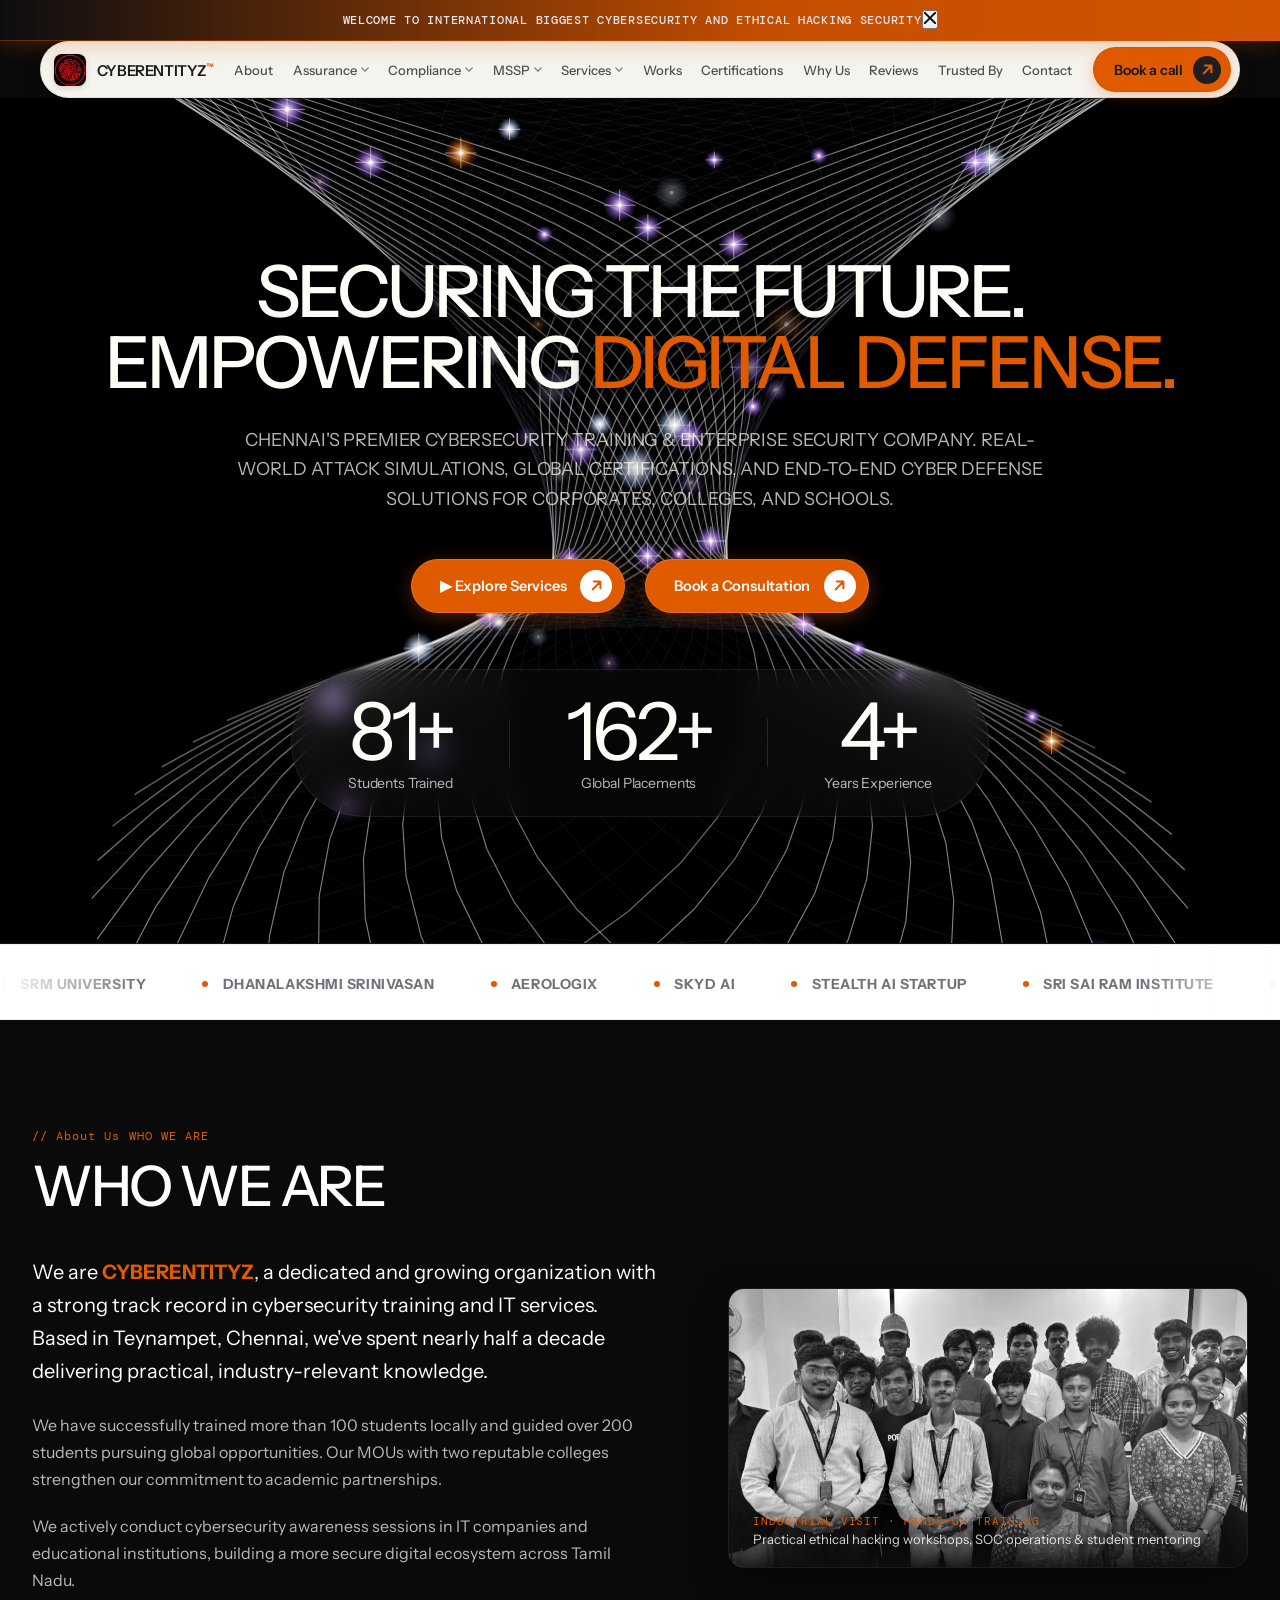
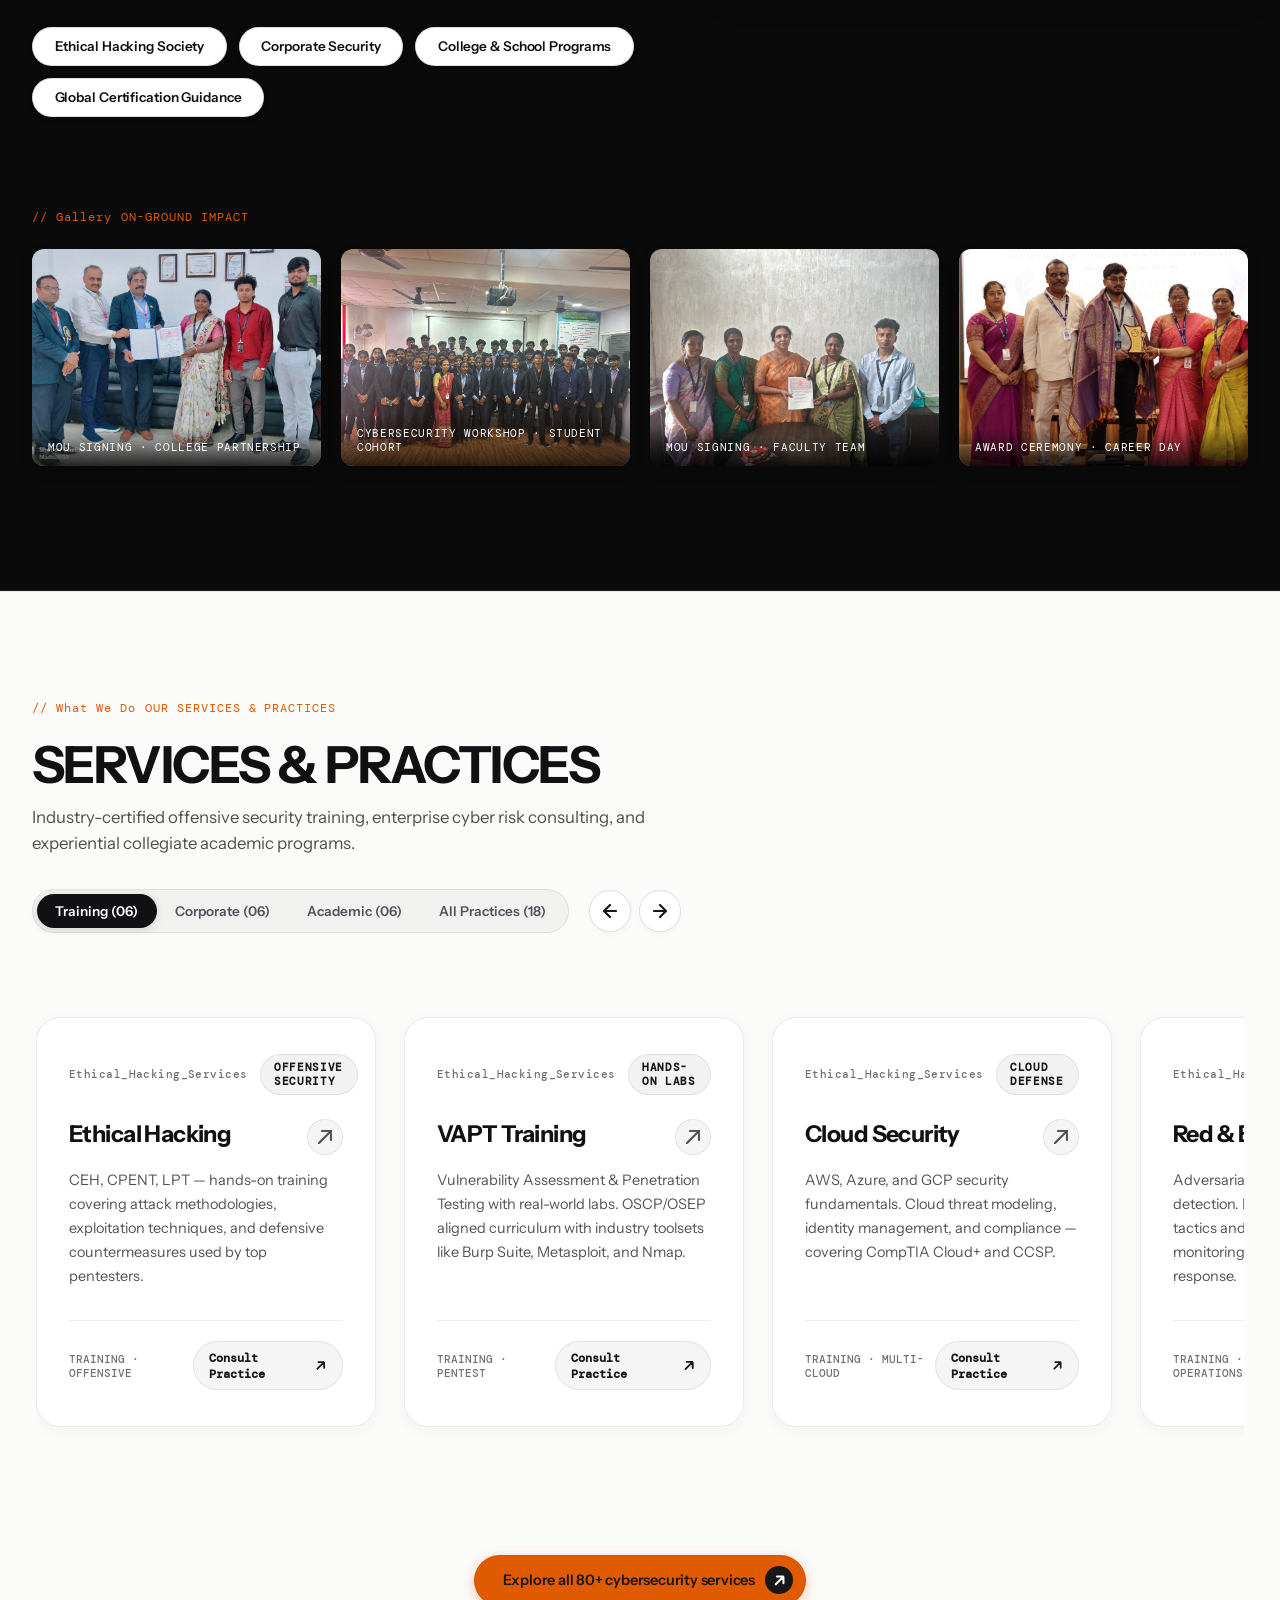
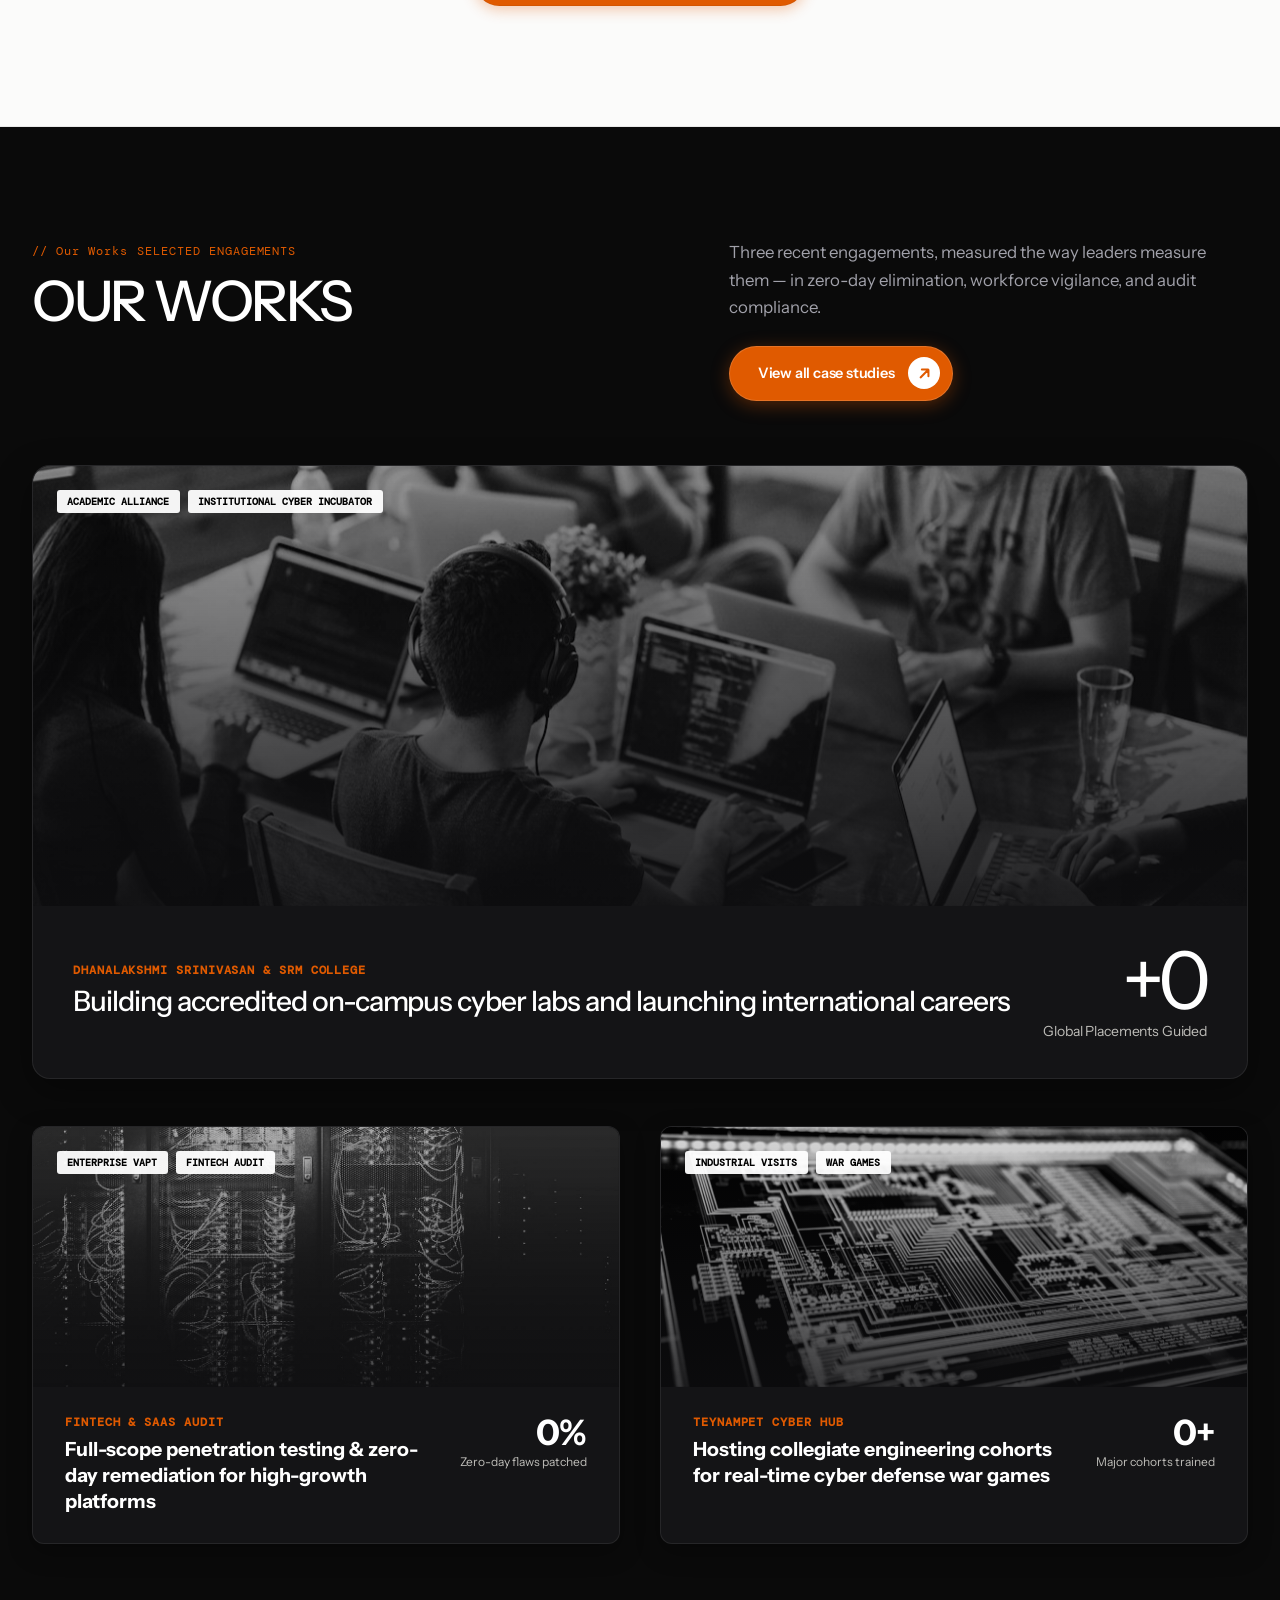
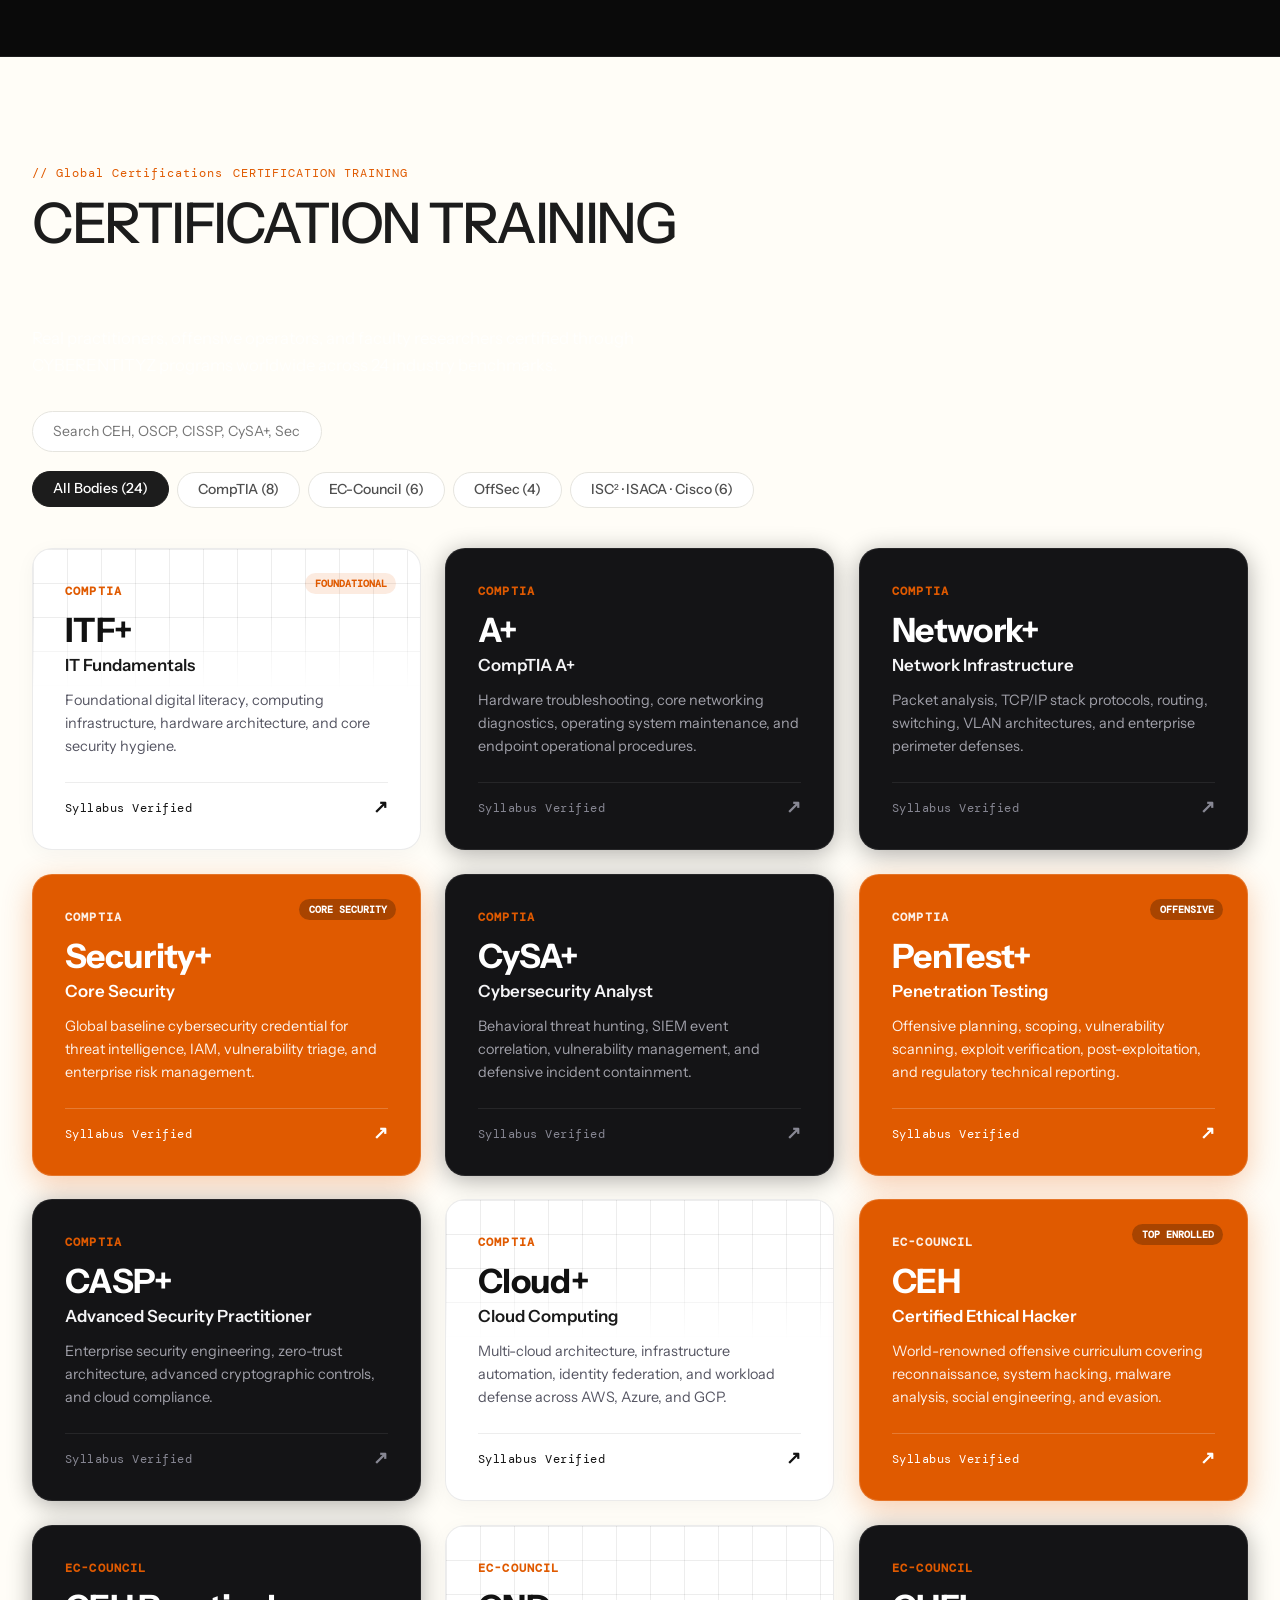
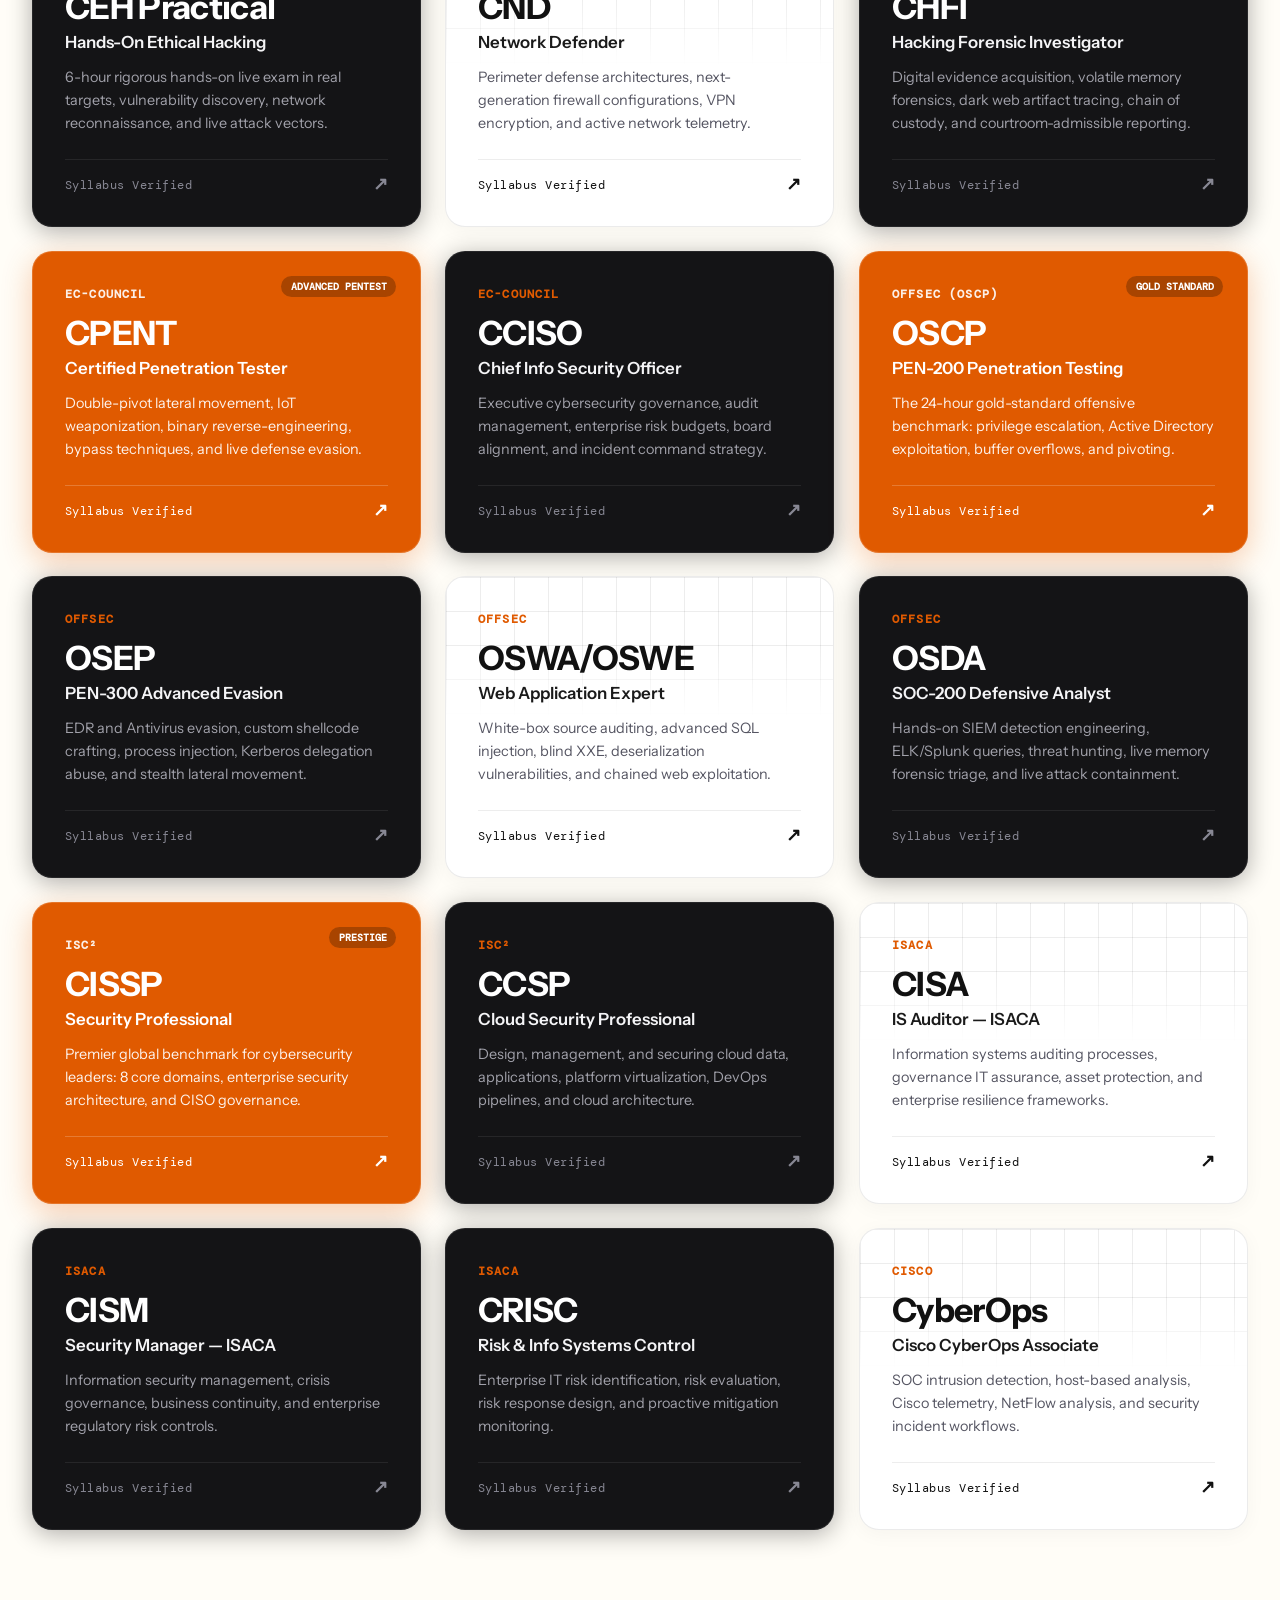
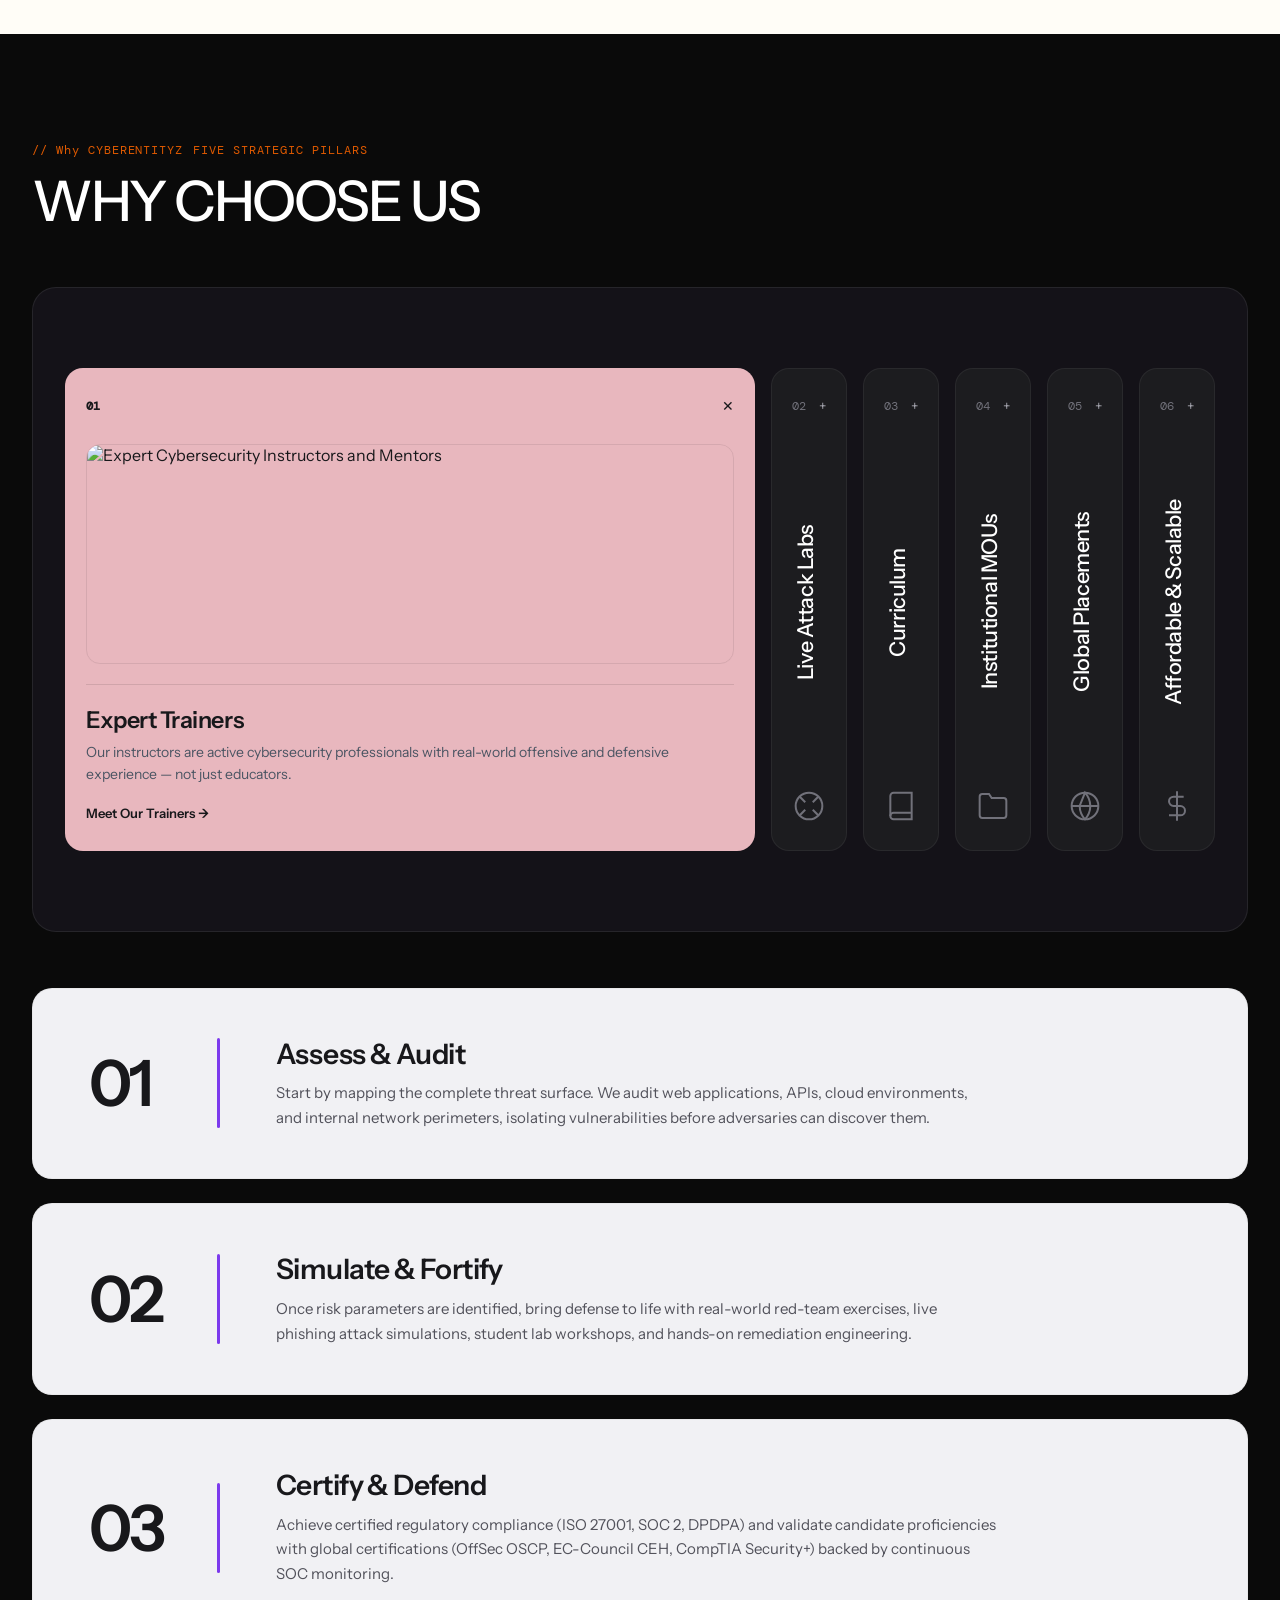
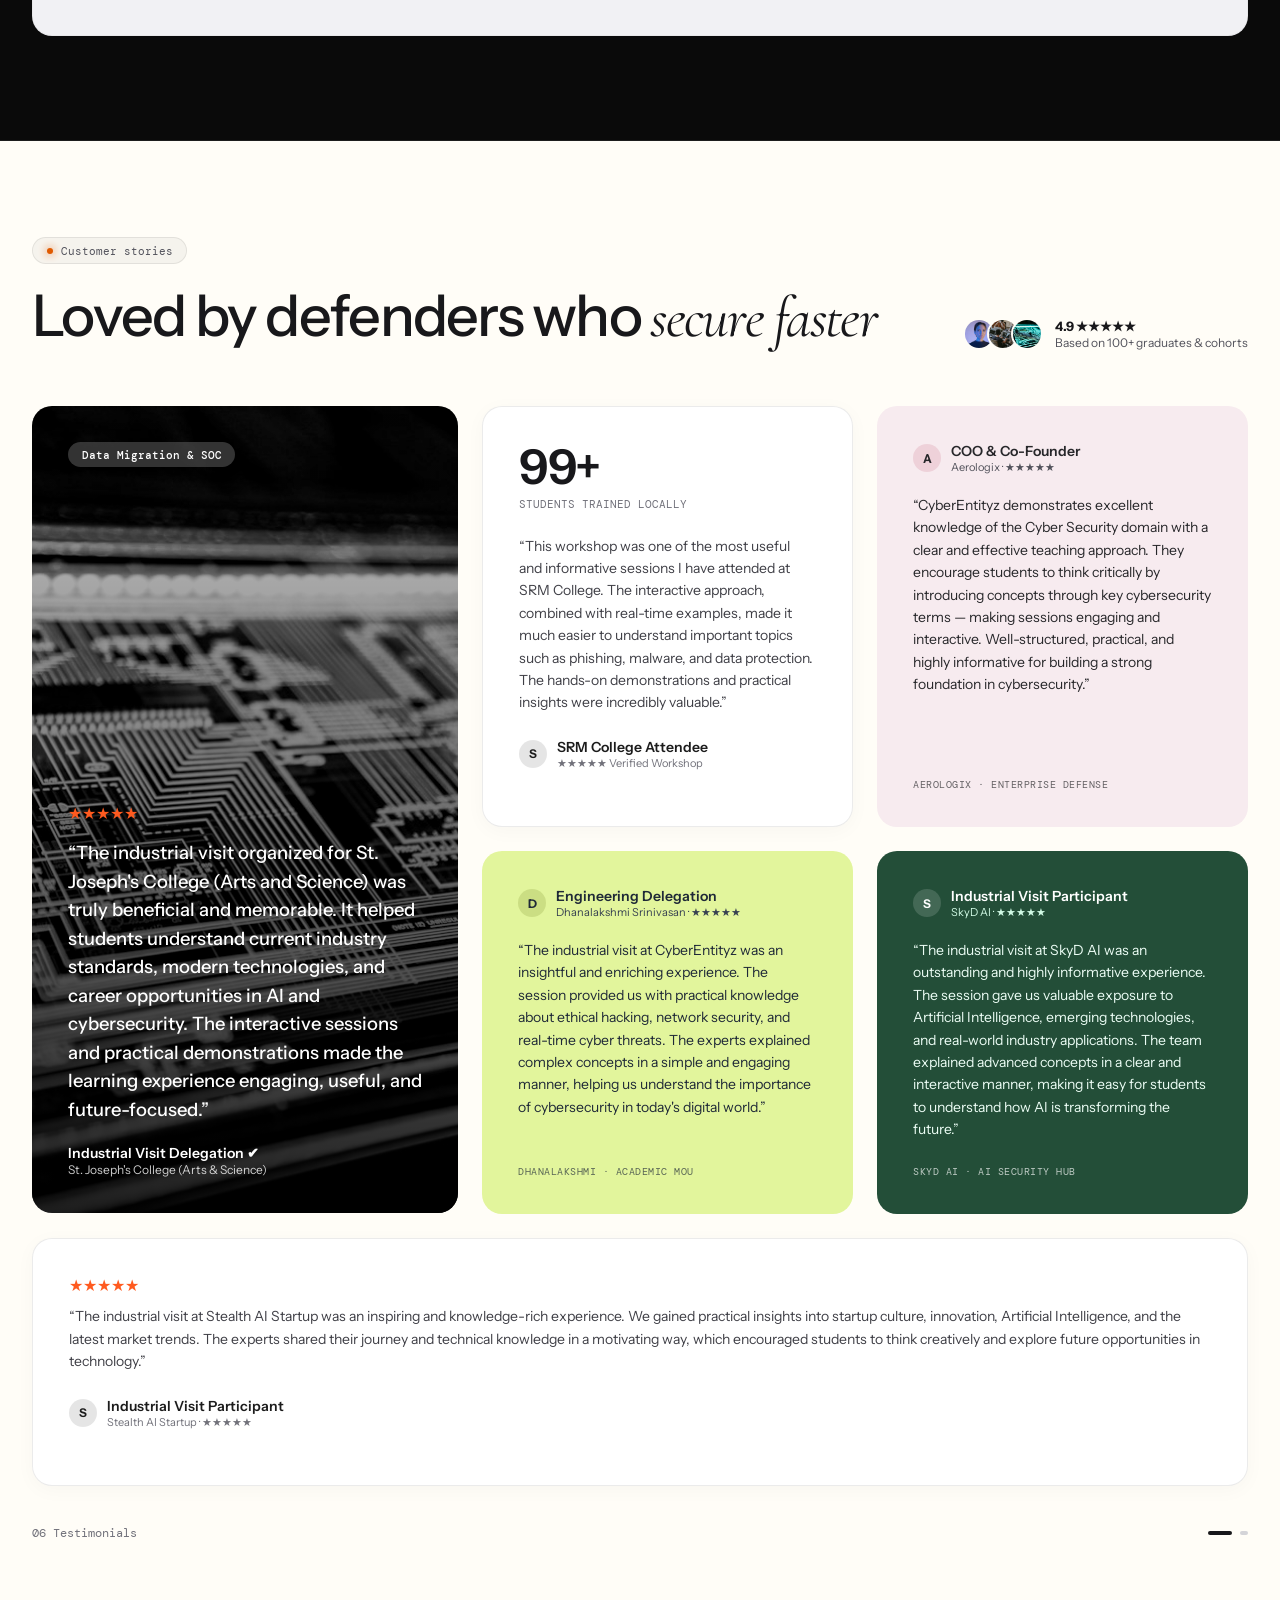
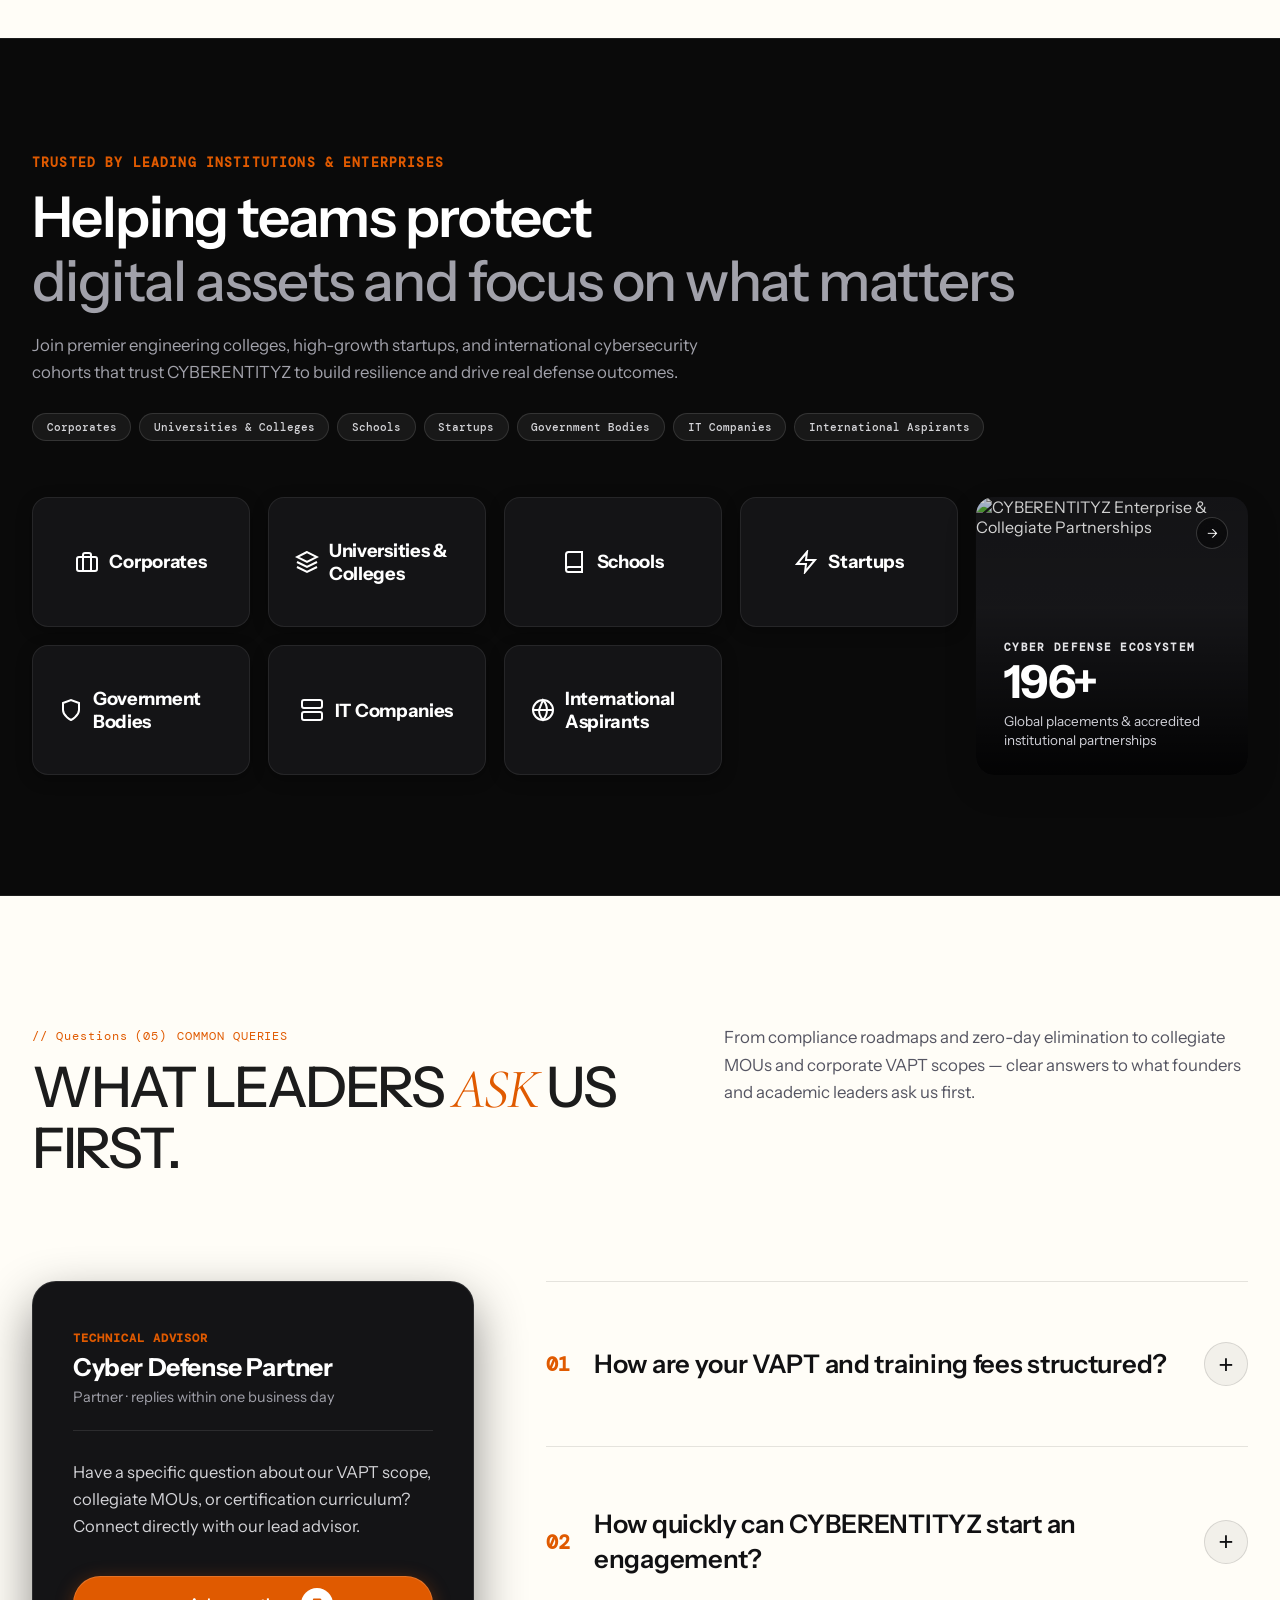
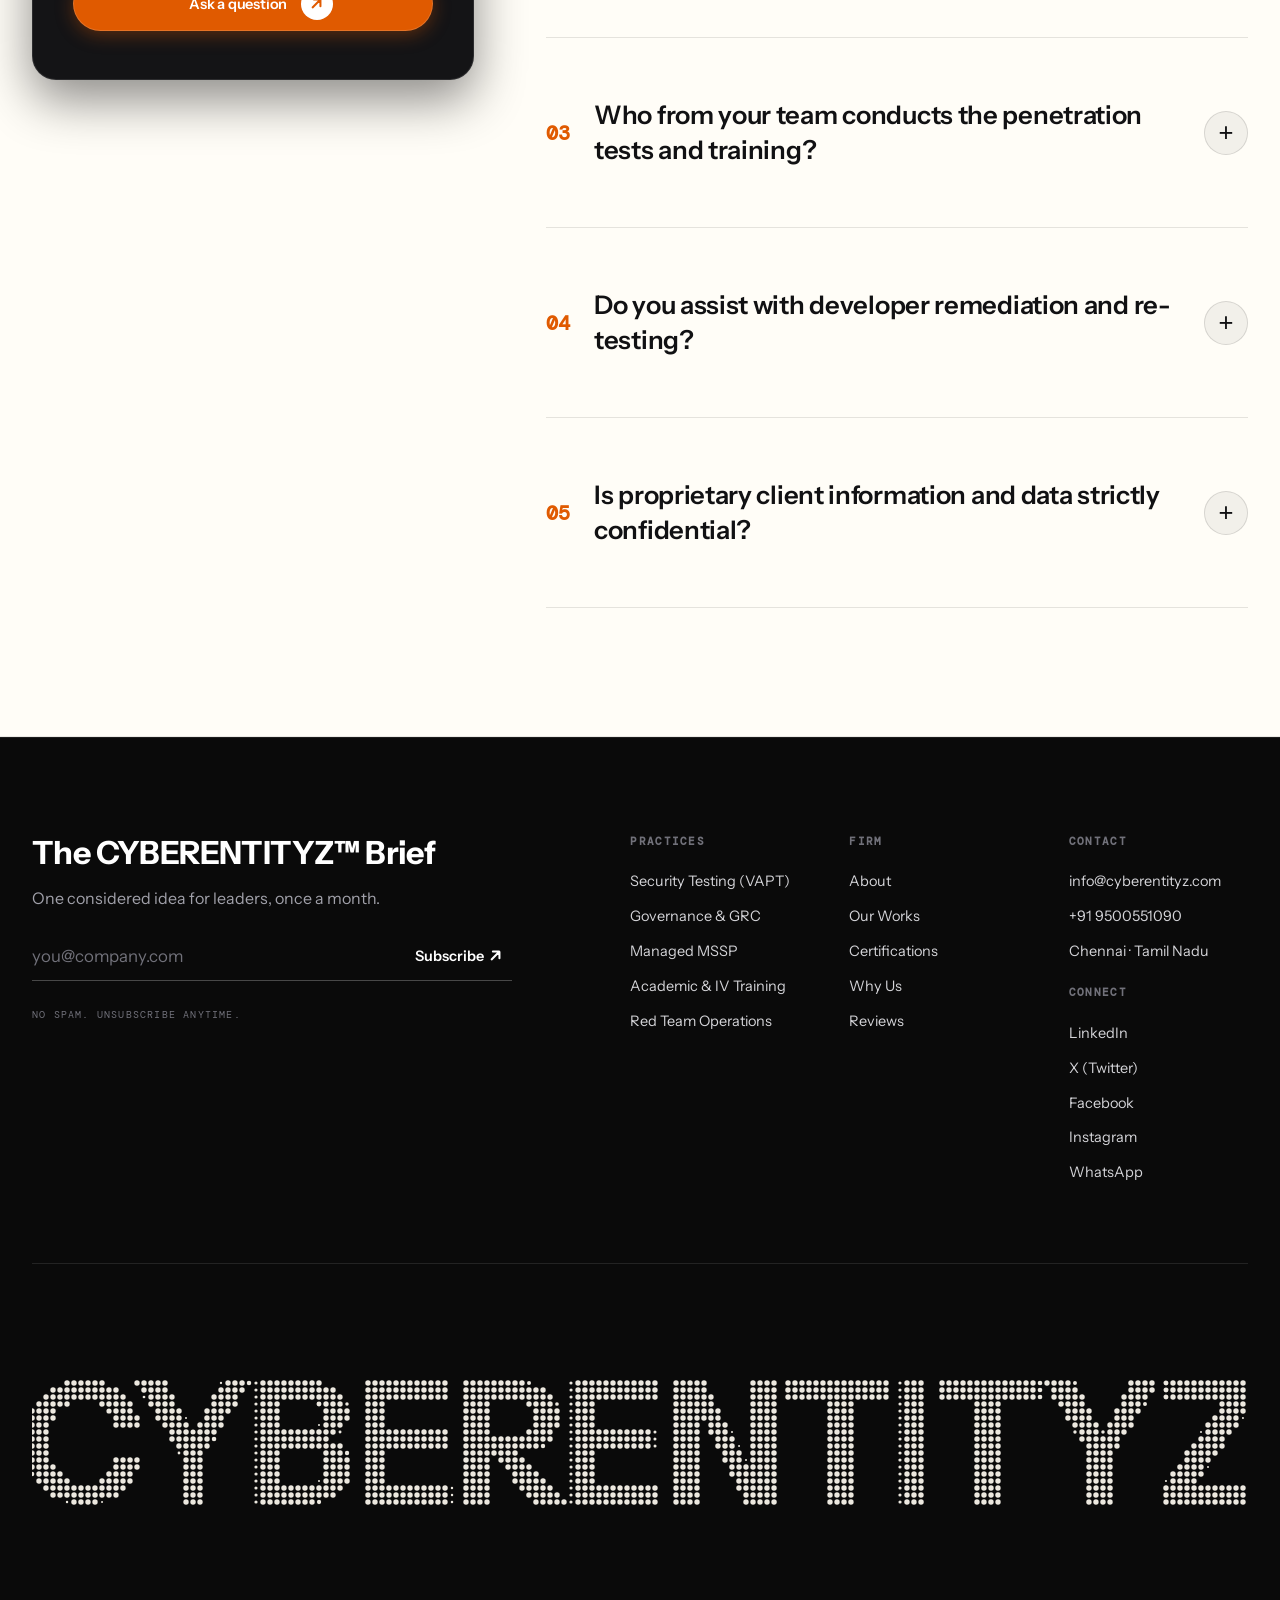
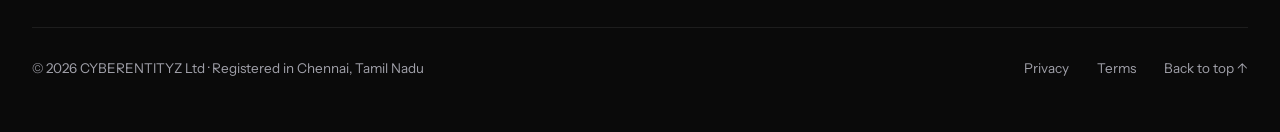
==== commit 76c27482: "Fix mobile horizontal overflow, align Trusted By section, add universal button animations, and moder" ====
--- a/index.html
+++ b/index.html
@@ -637,7 +637,7 @@
             <span class="section-num-tag">// Gallery</span>
             <span class="tag-title">On-Ground Impact</span>
           </div>
-          <div class="works-gallery-grid" style="display:grid; grid-template-columns: repeat(4, 1fr); gap:1.25rem;">
+          <div class="works-gallery-grid">
             <div class="works-gallery-item" style="border-radius:12px; overflow:hidden; aspect-ratio:4/3; position:relative; box-shadow:0 6px 18px rgba(0,0,0,0.06);">
               <img src="images/work1.jpg" alt="MOU Signing – College Partnership" style="width:100%; height:100%; object-fit:cover; display:block; transition:transform 0.4s ease;" onmouseover="this.style.transform='scale(1.05)'" onmouseout="this.style.transform='scale(1)'">
               <div style="position:absolute;bottom:0;left:0;right:0;padding:0.75rem 1rem;background:linear-gradient(to top,rgba(0,0,0,0.8),transparent);color:#fff;font-family:var(--font-mono);font-size:11px;letter-spacing:0.06em;text-transform:uppercase;">MOU Signing · College Partnership</div>
--- a/styles.css
+++ b/styles.css
@@ -57,12 +57,20 @@
   font-family: var(--font-sans);
   -webkit-font-smoothing: antialiased;
   -moz-osx-font-smoothing: grayscale;
+  overflow-x: hidden !important;
+  max-width: 100% !important;
+  width: 100% !important;
+  box-sizing: border-box;
 }
 
 body {
   min-height: 100vh;
-  overflow-x: clip;
+  overflow-x: hidden !important;
+  max-width: 100% !important;
+  width: 100% !important;
+  position: relative;
   background-color: var(--dark-bg);
+  box-sizing: border-box;
 }
 
 .container {
@@ -3111,10 +3119,33 @@
 
 @media (max-width: 768px) {
   .trustwall-bento-grid {
-    grid-template-columns: repeat(2, 1fr);
+    grid-template-columns: 1fr !important;
+    gap: 0.85rem !important;
+    width: 100% !important;
   }
   .trustwall-featured-card {
-    grid-column: 1 / span 2;
+    grid-column: 1 / -1 !important;
+    grid-row: auto !important;
+    width: 100% !important;
+    min-height: 240px !important;
+  }
+  .trustwall-logo-card {
+    width: 100% !important;
+    padding: 1.15rem 1.35rem !important;
+    min-height: auto !important;
+    justify-content: flex-start !important;
+    box-sizing: border-box !important;
+  }
+  .trustwall-brand-flex {
+    width: 100% !important;
+    justify-content: flex-start !important;
+    gap: 0.85rem !important;
+  }
+  .trustwall-brand-name {
+    font-size: 1.05rem !important;
+    white-space: normal !important;
+    word-break: break-word !important;
+    text-align: left !important;
   }
 }
 
@@ -6221,35 +6252,63 @@
   display: flex;
   flex-direction: column;
   gap: 1.15rem;
+  max-width: 520px;
 }
 
 .katom-pill-item {
   display: flex;
   align-items: center;
-  gap: 0.85rem;
-  color: #d4d4d8;
-  font-family: var(--font-mono);
-  font-size: 13.5px;
+  gap: 1rem;
+  color: #e4e4e7;
+  font-family: var(--font-sans);
+  font-size: 14.5px;
+  font-weight: 500;
+  line-height: 1.5;
   text-decoration: none;
-  transition: color 0.2s ease;
+  background: rgba(255, 255, 255, 0.03);
+  border: 1px solid rgba(255, 255, 255, 0.08);
+  padding: 0.85rem 1.15rem;
+  border-radius: 14px;
+  transition: all 0.25s cubic-bezier(0.16, 1, 0.3, 1);
 }
 
 .katom-pill-item:hover {
-  color: var(--color-orange);
+  background: rgba(224, 90, 0, 0.08);
+  border-color: rgba(224, 90, 0, 0.35);
+  color: #ffffff;
+  transform: translateX(4px);
 }
 
 .katom-pill-icon {
-  width: 32px;
-  height: 32px;
-  border-radius: 50%;
-  background: rgba(255, 255, 255, 0.05);
-  border: 1px solid rgba(255, 255, 255, 0.1);
+  width: 36px;
+  height: 36px;
+  border-radius: 10px;
+  background: rgba(224, 90, 0, 0.12);
+  border: 1px solid rgba(224, 90, 0, 0.25);
   display: flex;
   align-items: center;
   justify-content: center;
   color: var(--color-orange);
   flex-shrink: 0;
-  font-size: 13px;
+  transition: all 0.25s ease;
+}
+
+.katom-pill-item:hover .katom-pill-icon {
+  background: var(--color-orange);
+  color: #ffffff;
+  border-color: var(--color-orange);
+}
+
+.katom-pill-icon svg {
+  display: block;
+  width: 17px;
+  height: 17px;
+  stroke: currentColor;
+}
+
+.katom-pill-label {
+  flex: 1;
+  word-break: break-word;
 }
 
 /* Katom Underline Form */
@@ -7752,23 +7811,70 @@
   transition: transform 0.28s cubic-bezier(0.16, 1, 0.3, 1), stroke 0.28s ease, color 0.28s ease !important;
 }
 
-/* Universal Button Hover Animation: Arrow rotates to center right side → */
+/* Universal Button Hover & Mobile Active/Touch Animation: Arrow rotates to center right side → */
 .btn-book-call:hover .pill-circle-dark svg,
+.btn-book-call:active .pill-circle-dark svg,
+.btn-book-call:focus-visible .pill-circle-dark svg,
 .framer-arrow-fill-btn:hover .arrow-badge svg,
+.framer-arrow-fill-btn:active .arrow-badge svg,
+.framer-arrow-fill-btn:focus-visible .arrow-badge svg,
 .btn-card-consult:hover .arrow-badge svg,
+.btn-card-consult:active .arrow-badge svg,
 .services-explore-80-btn:hover .pill-circle-dark svg,
+.services-explore-80-btn:active .pill-circle-dark svg,
 .nord-brief-btn:hover .nord-btn-arrow svg,
+.nord-brief-btn:active .nord-btn-arrow svg,
 .mobile-menu-cta-btn:hover .mobile-cta-arrow-badge svg,
+.mobile-menu-cta-btn:active .mobile-cta-arrow-badge svg,
+.mobile-menu-book-btn:hover .pill-circle-dark svg,
+.mobile-menu-book-btn:active .pill-circle-dark svg,
 .framer-morph-btn:hover .btn-morph-icon svg,
+.framer-morph-btn:active .btn-morph-icon svg,
 .framer-morph-btn:hover .morph-arrow svg,
+.framer-morph-btn:active .morph-arrow svg,
 .practice-row-item:hover .p-circle-arrow svg,
-.alloy-expanded-btn:hover svg {
-  transform: rotate(0deg) translateX(2px) !important;
+.practice-row-item:active .p-circle-arrow svg,
+.alloy-expanded-btn:hover svg,
+.alloy-expanded-btn:active svg,
+.elevated-service-card:hover .elevated-card-arrow svg,
+.elevated-service-card:active .elevated-card-arrow svg {
+  transform: rotate(0deg) translateX(2.5px) !important;
 }
 
 button:hover .nord-btn-arrow svg,
-a:hover .nord-btn-arrow svg {
-  transform: rotate(0deg) translateX(2px) !important;
+button:active .nord-btn-arrow svg,
+a:hover .nord-btn-arrow svg,
+a:active .nord-btn-arrow svg {
+  transform: rotate(0deg) translateX(2.5px) !important;
+}
+
+/* Universal Button Lift, Glow & Mobile Tap Feedback (All Buttons) */
+.btn-book-call:hover,
+.framer-arrow-fill-btn:hover,
+.services-explore-80-btn:hover,
+.btn-card-consult:hover,
+.nord-brief-btn:hover,
+.mobile-menu-cta-btn:hover,
+.mobile-menu-book-btn:hover,
+.katom-submit-btn:hover,
+.btn-faq-ask:hover,
+.btn-cascade-action:hover {
+  transform: translateY(-2px) scale(1.02) !important;
+  box-shadow: 0 10px 28px rgba(224, 90, 0, 0.4) !important;
+}
+
+.btn-book-call:active,
+.framer-arrow-fill-btn:active,
+.services-explore-80-btn:active,
+.btn-card-consult:active,
+.nord-brief-btn:active,
+.mobile-menu-cta-btn:active,
+.mobile-menu-book-btn:active,
+.katom-submit-btn:active,
+.btn-faq-ask:active,
+.btn-cascade-action:active {
+  transform: translateY(0px) scale(0.98) !important;
+  box-shadow: 0 4px 14px rgba(224, 90, 0, 0.45) !important;
 }
 
 .framer-morph-btn {
@@ -8615,12 +8721,14 @@
   }
   .dotmark-nav-side-cols {
     grid-template-columns: repeat(2, 1fr) !important;
+    gap: 1.5rem !important;
   }
 }
 
 @media (max-width: 540px) {
   .dotmark-nav-side-cols {
     grid-template-columns: 1fr 1fr !important;
+    gap: 1.25rem !important;
   }
   .footer-connect-row {
     flex-direction: column;
@@ -8631,15 +8739,37 @@
   }
 }
 
+@media (max-width: 480px) {
+  .dotmark-nav-side-cols {
+    grid-template-columns: 1fr !important;
+    gap: 1.25rem !important;
+  }
+}
+
+.works-gallery-grid {
+  display: grid;
+  grid-template-columns: repeat(4, 1fr);
+  gap: 1.25rem;
+  width: 100% !important;
+  max-width: 100% !important;
+  box-sizing: border-box !important;
+}
+
 @media (max-width: 992px) {
   .works-gallery-grid {
     grid-template-columns: repeat(2, 1fr) !important;
+    gap: 1rem !important;
   }
 }
 
 @media (max-width: 580px) {
   .works-gallery-grid {
     grid-template-columns: 1fr !important;
+    gap: 1.15rem !important;
+  }
+  .works-gallery-item {
+    aspect-ratio: 16/10 !important;
+    width: 100% !important;
   }
 }
 
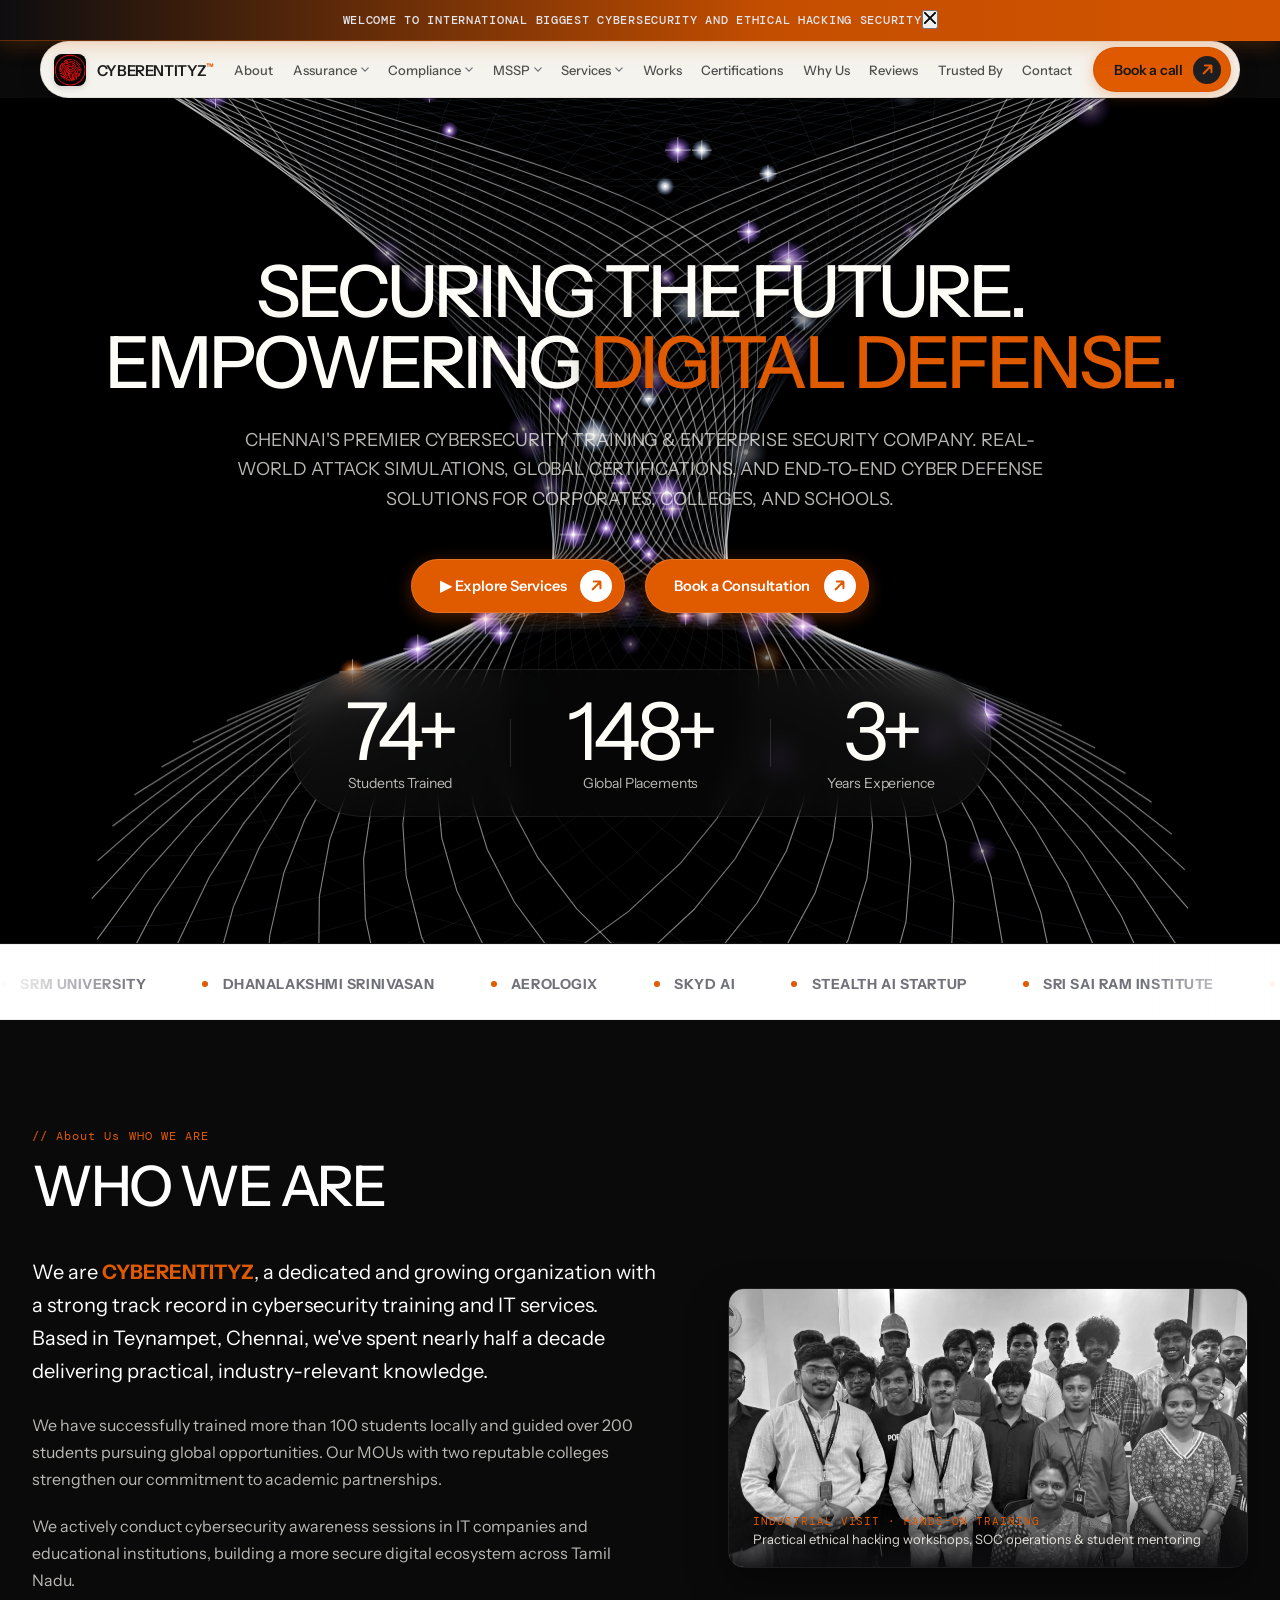
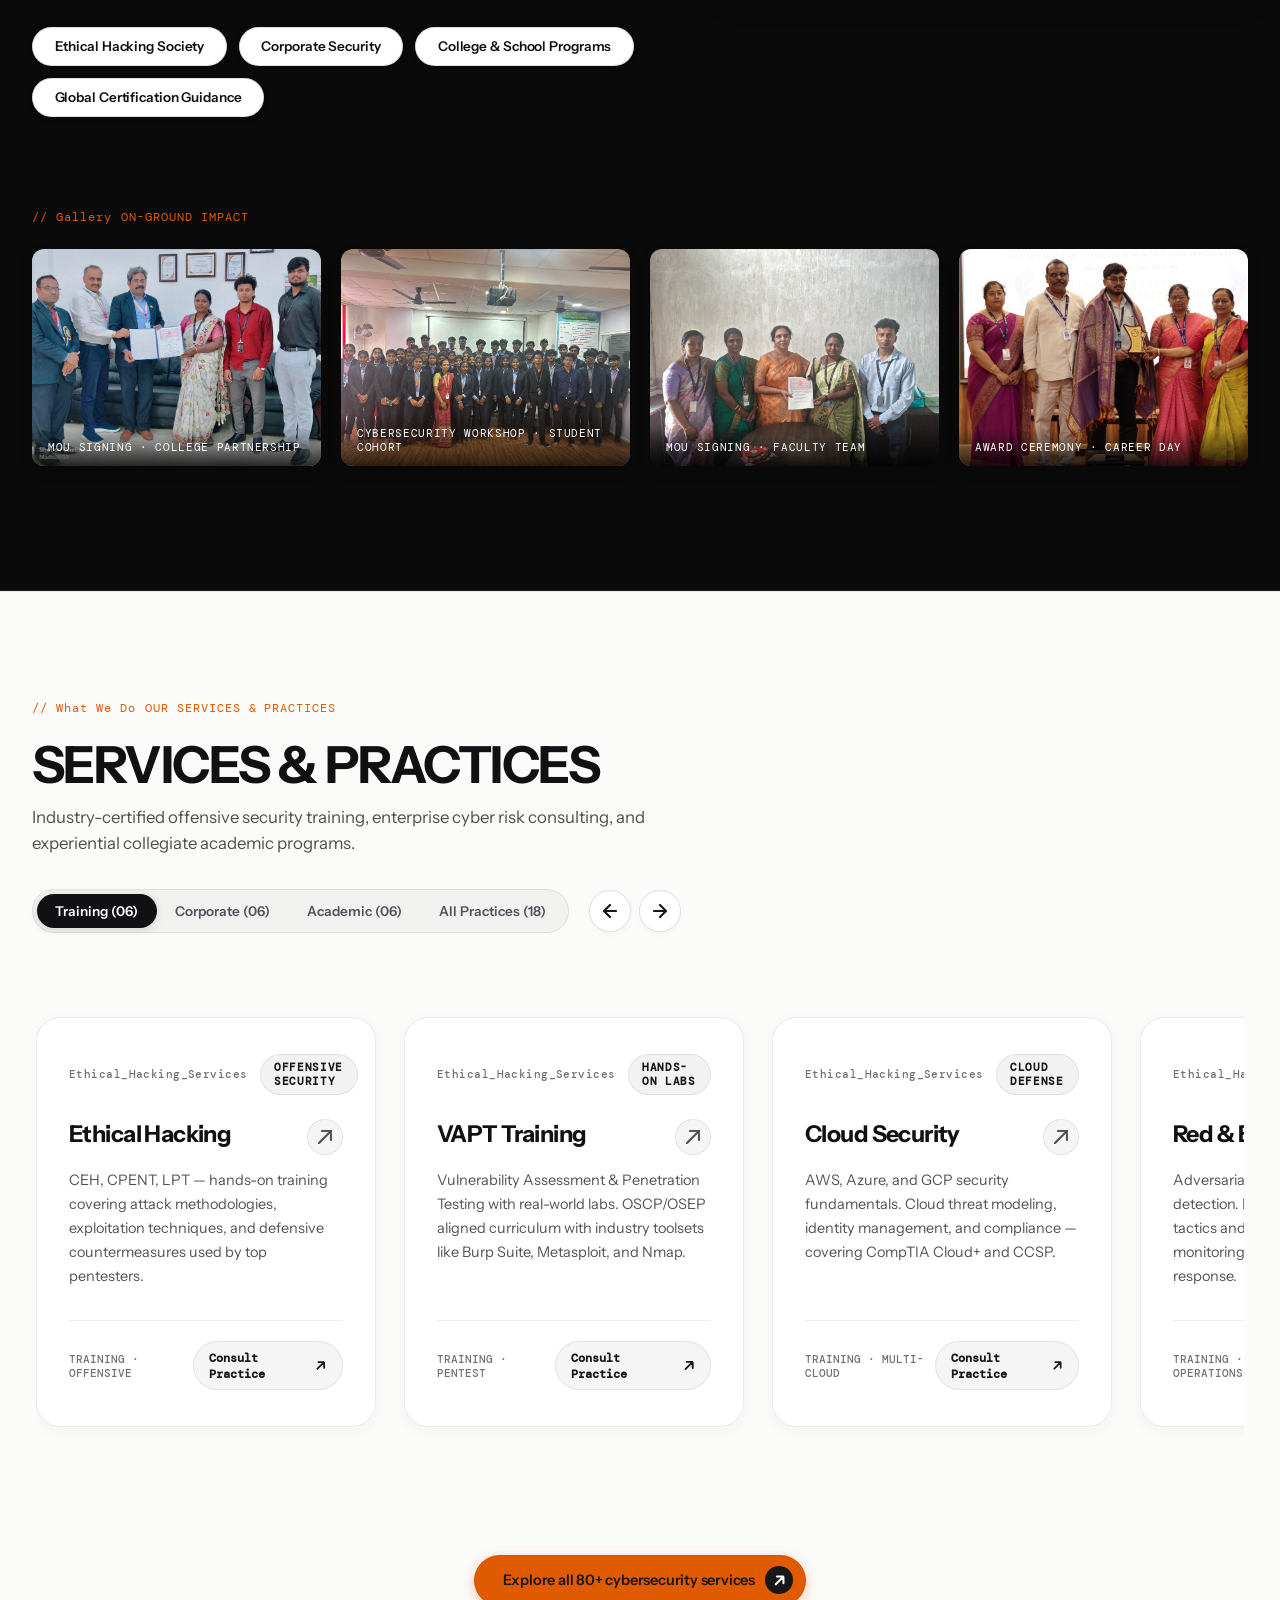
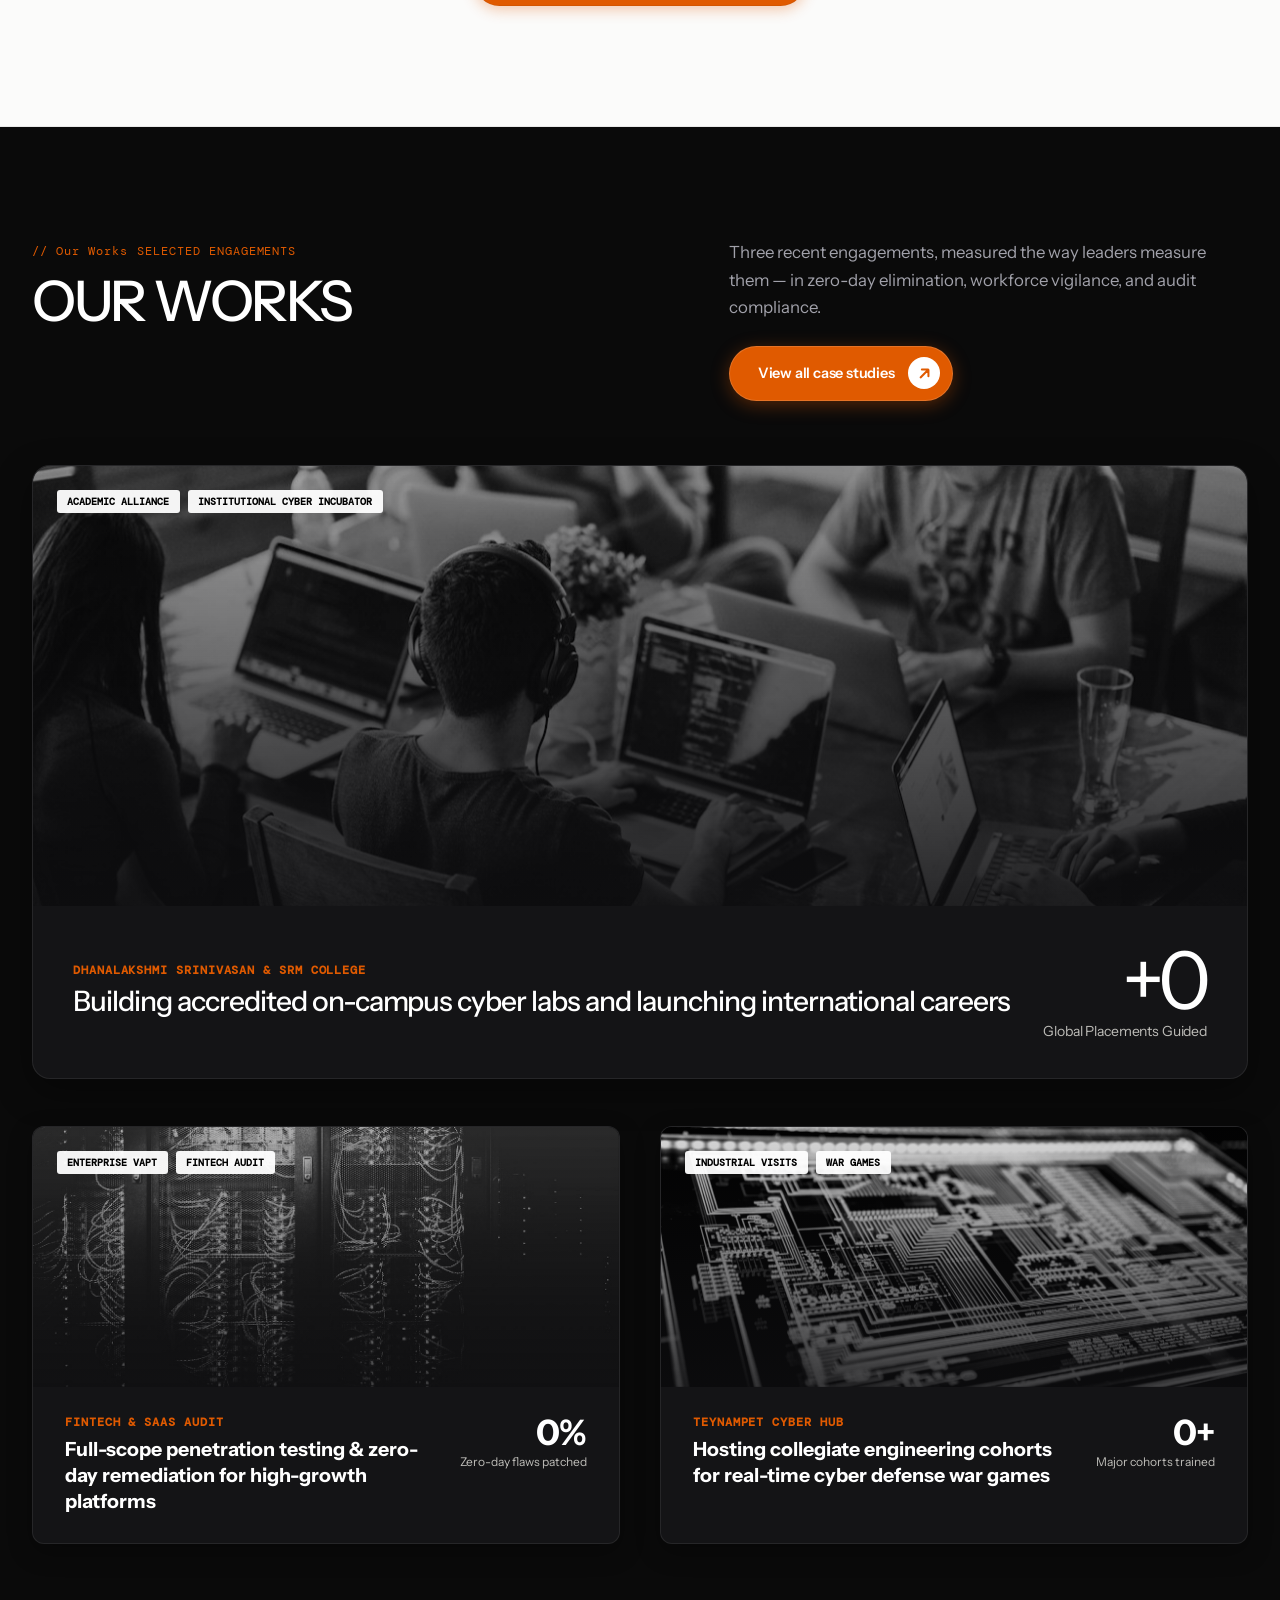
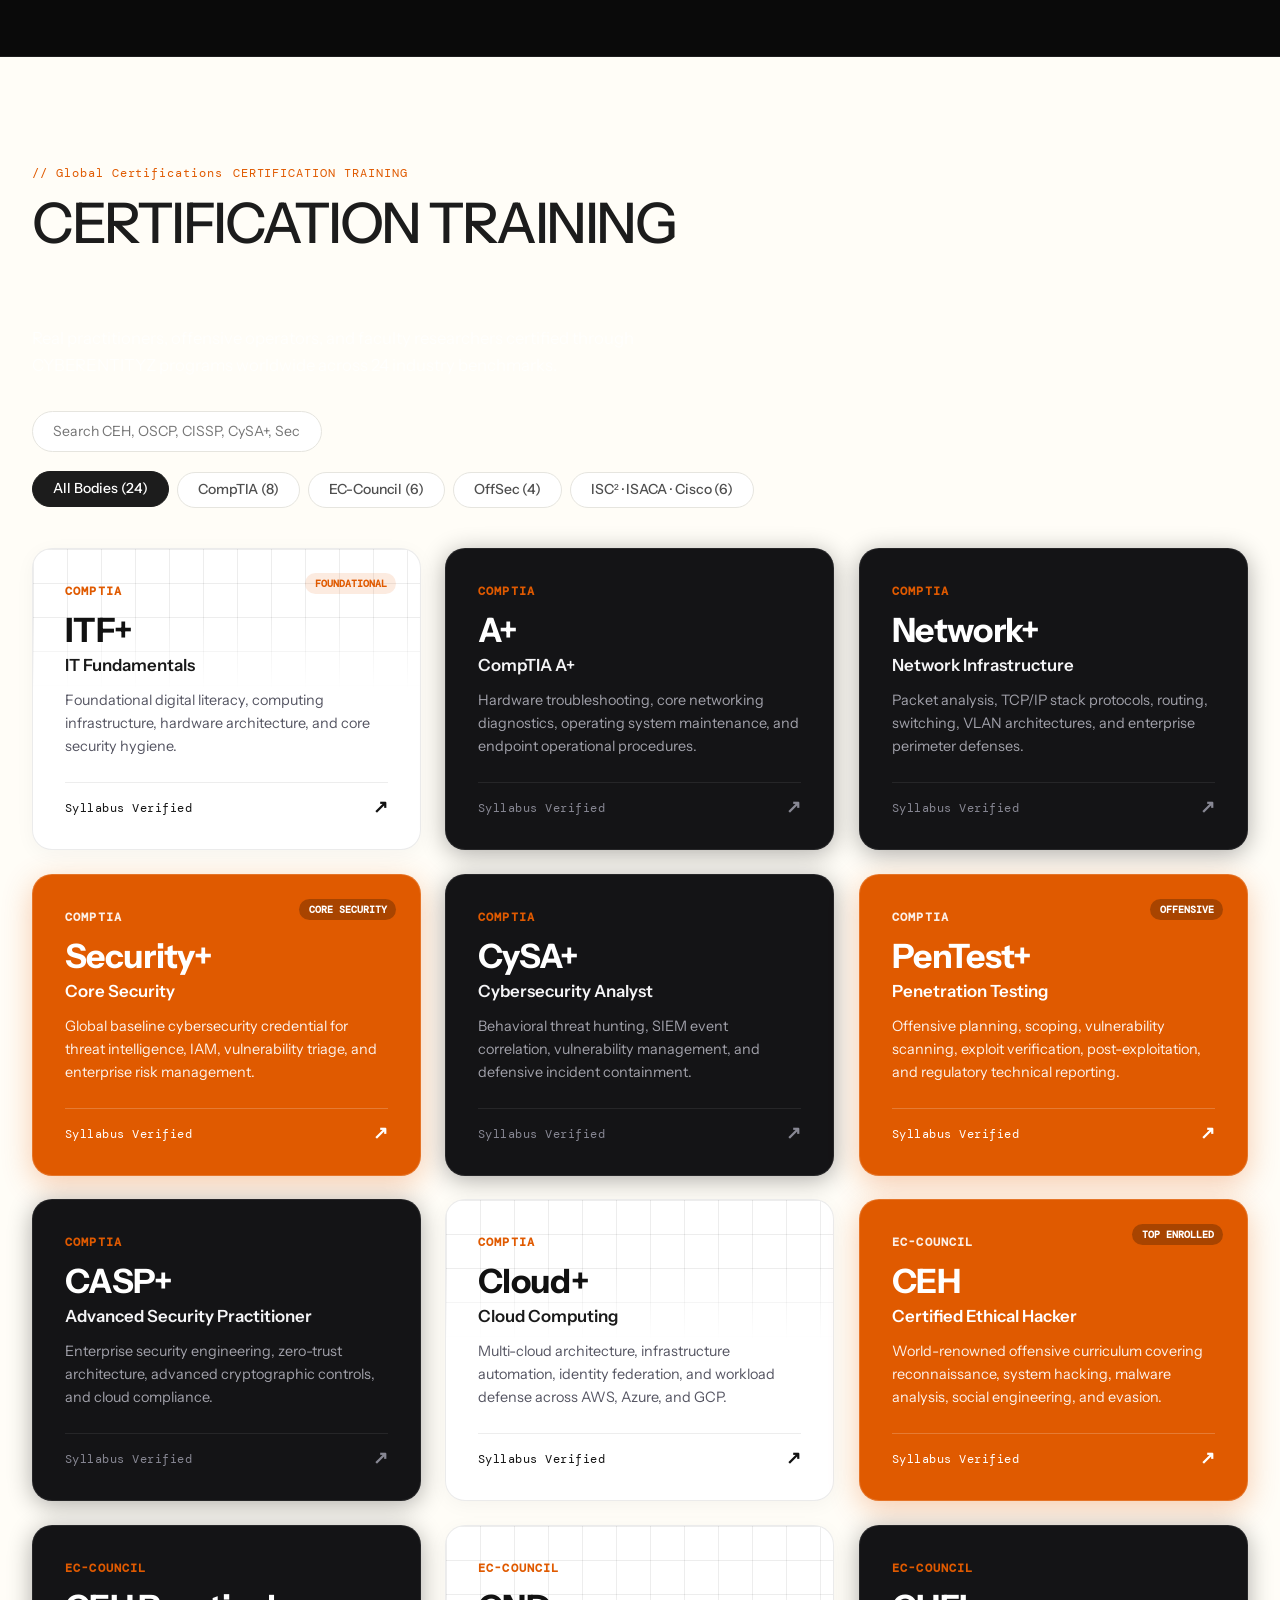
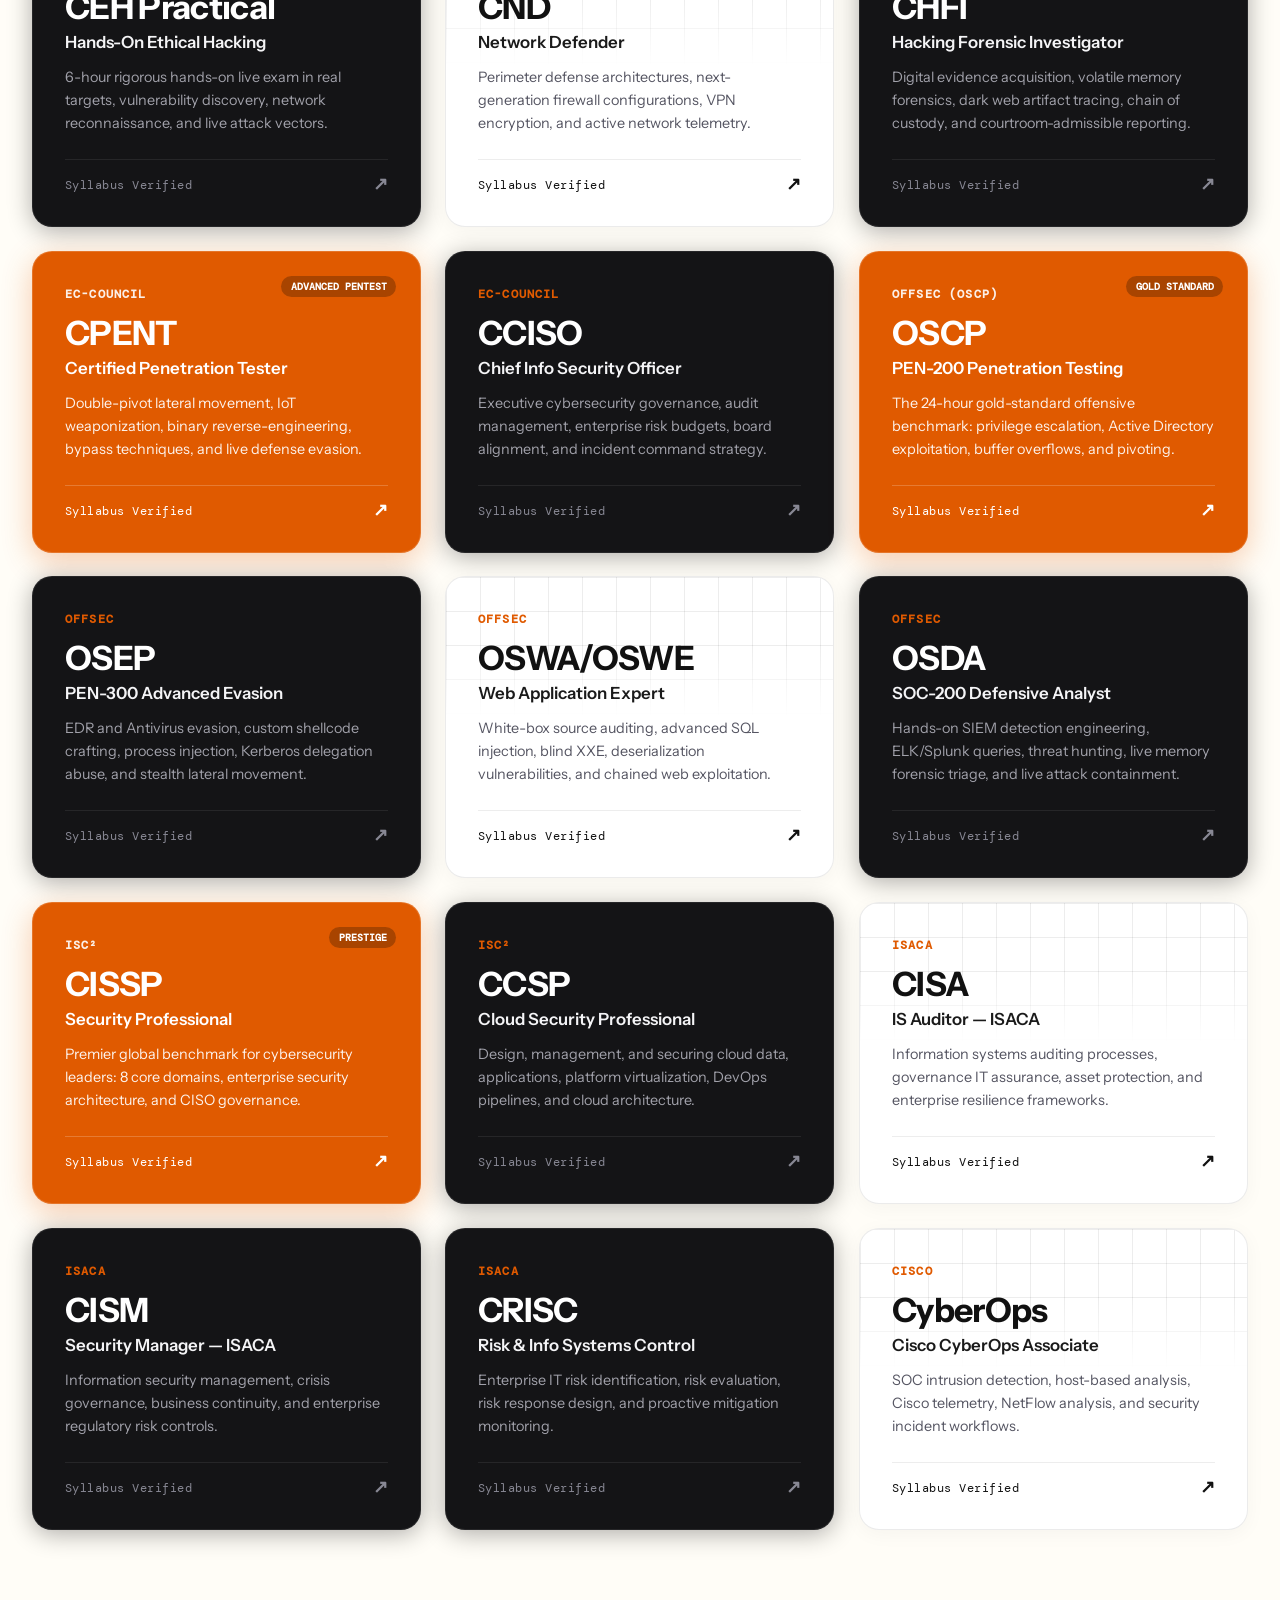
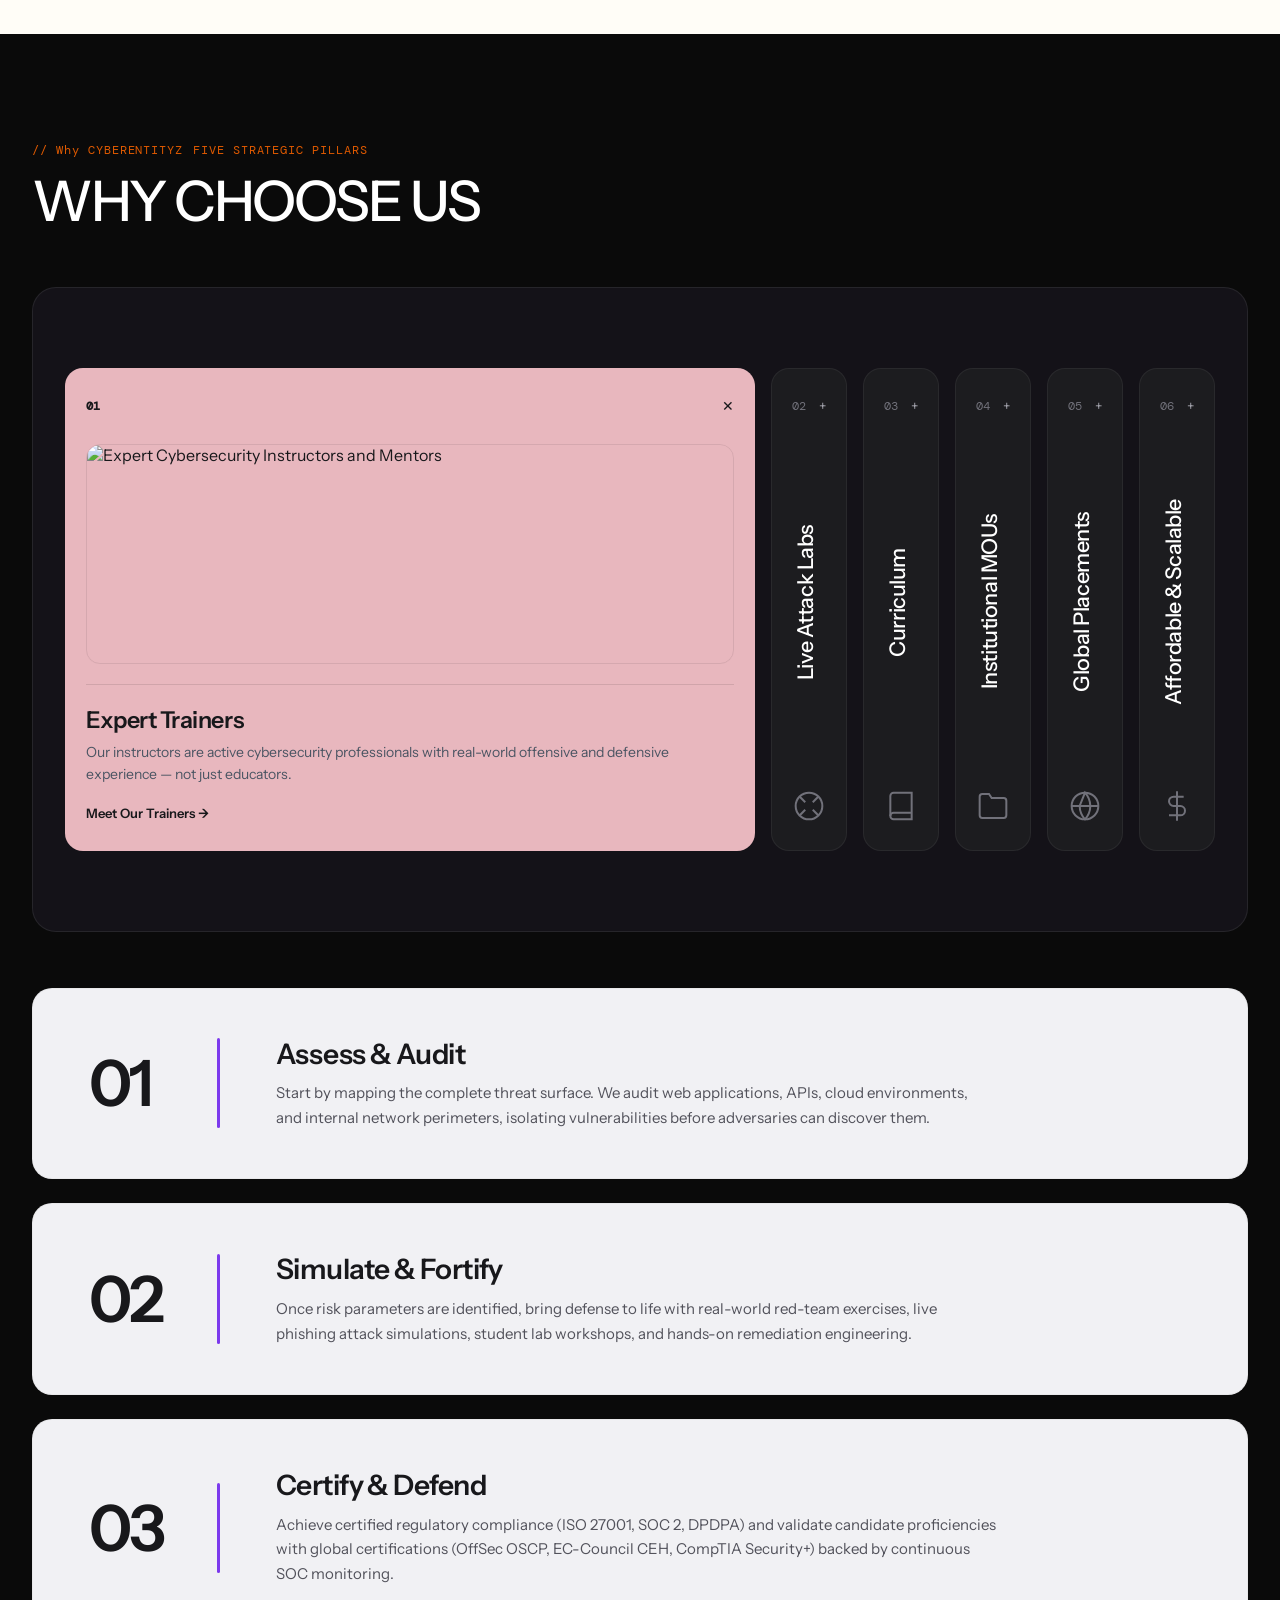
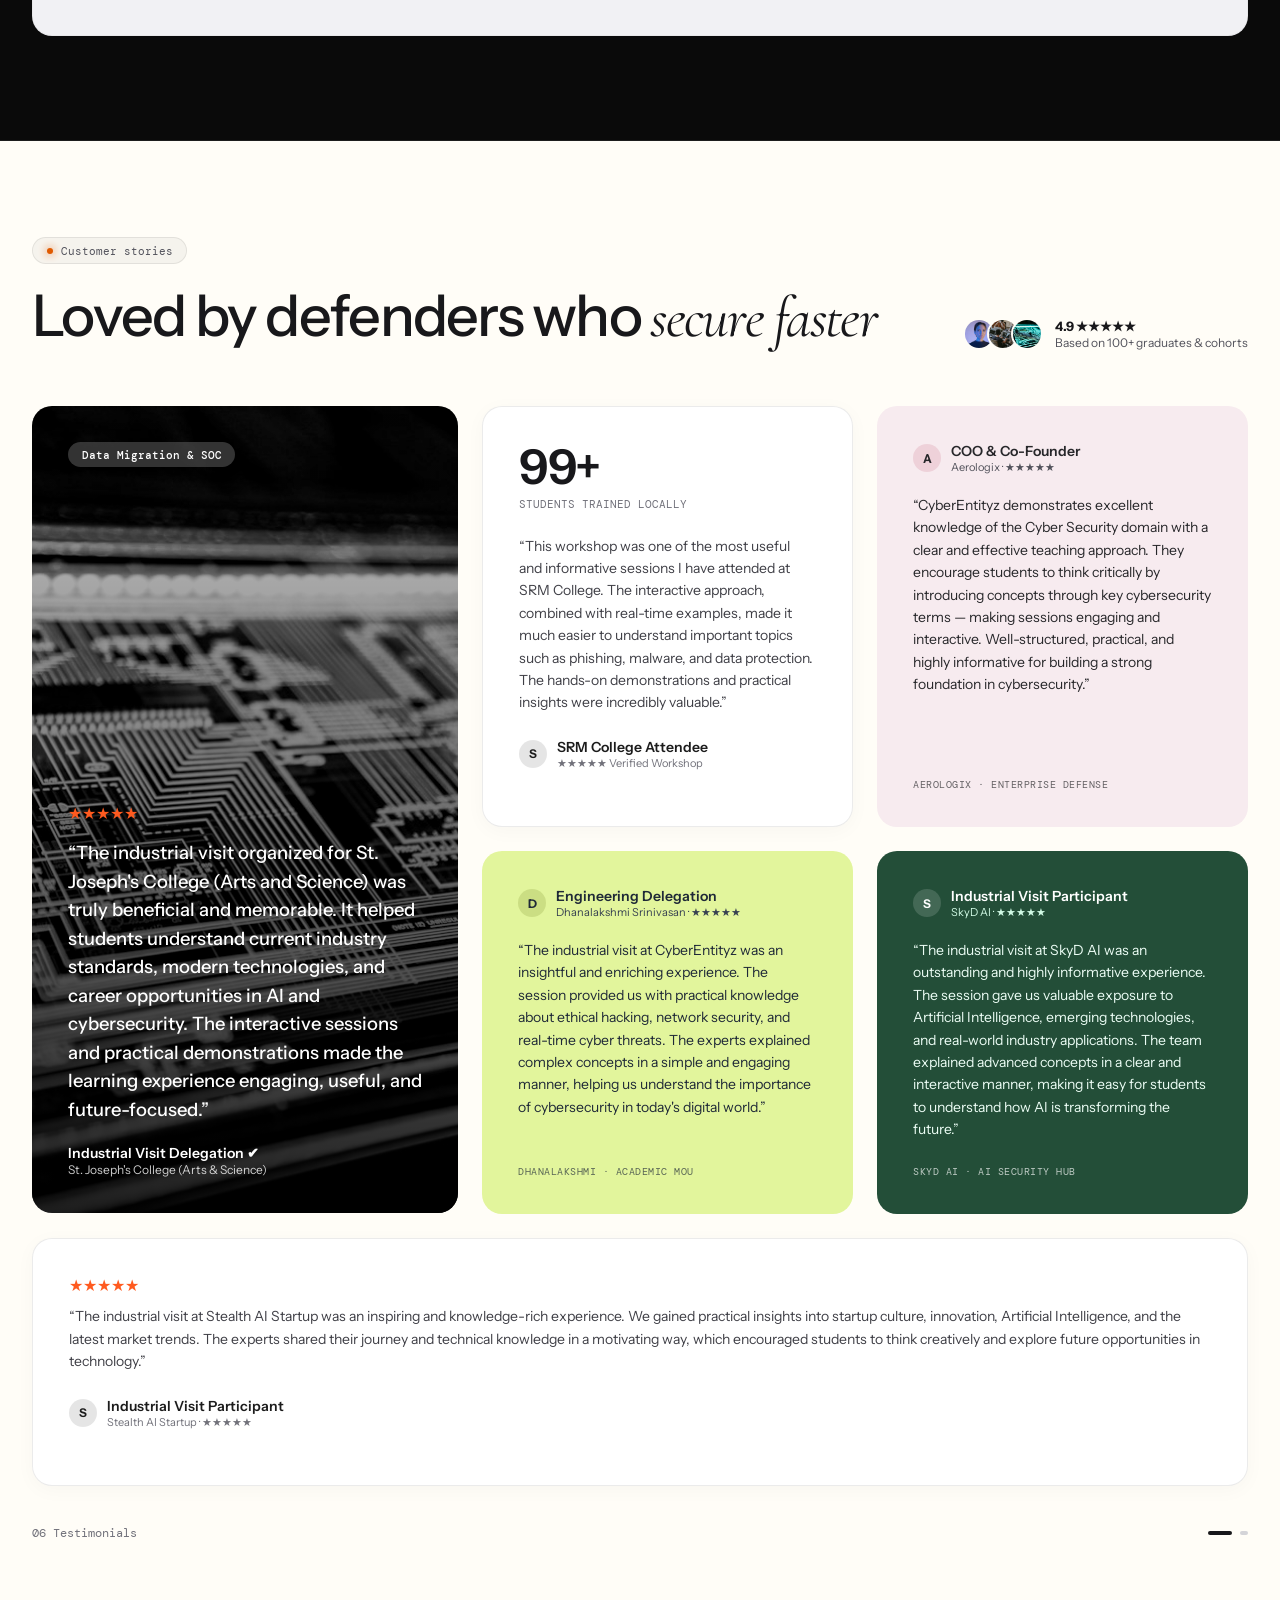
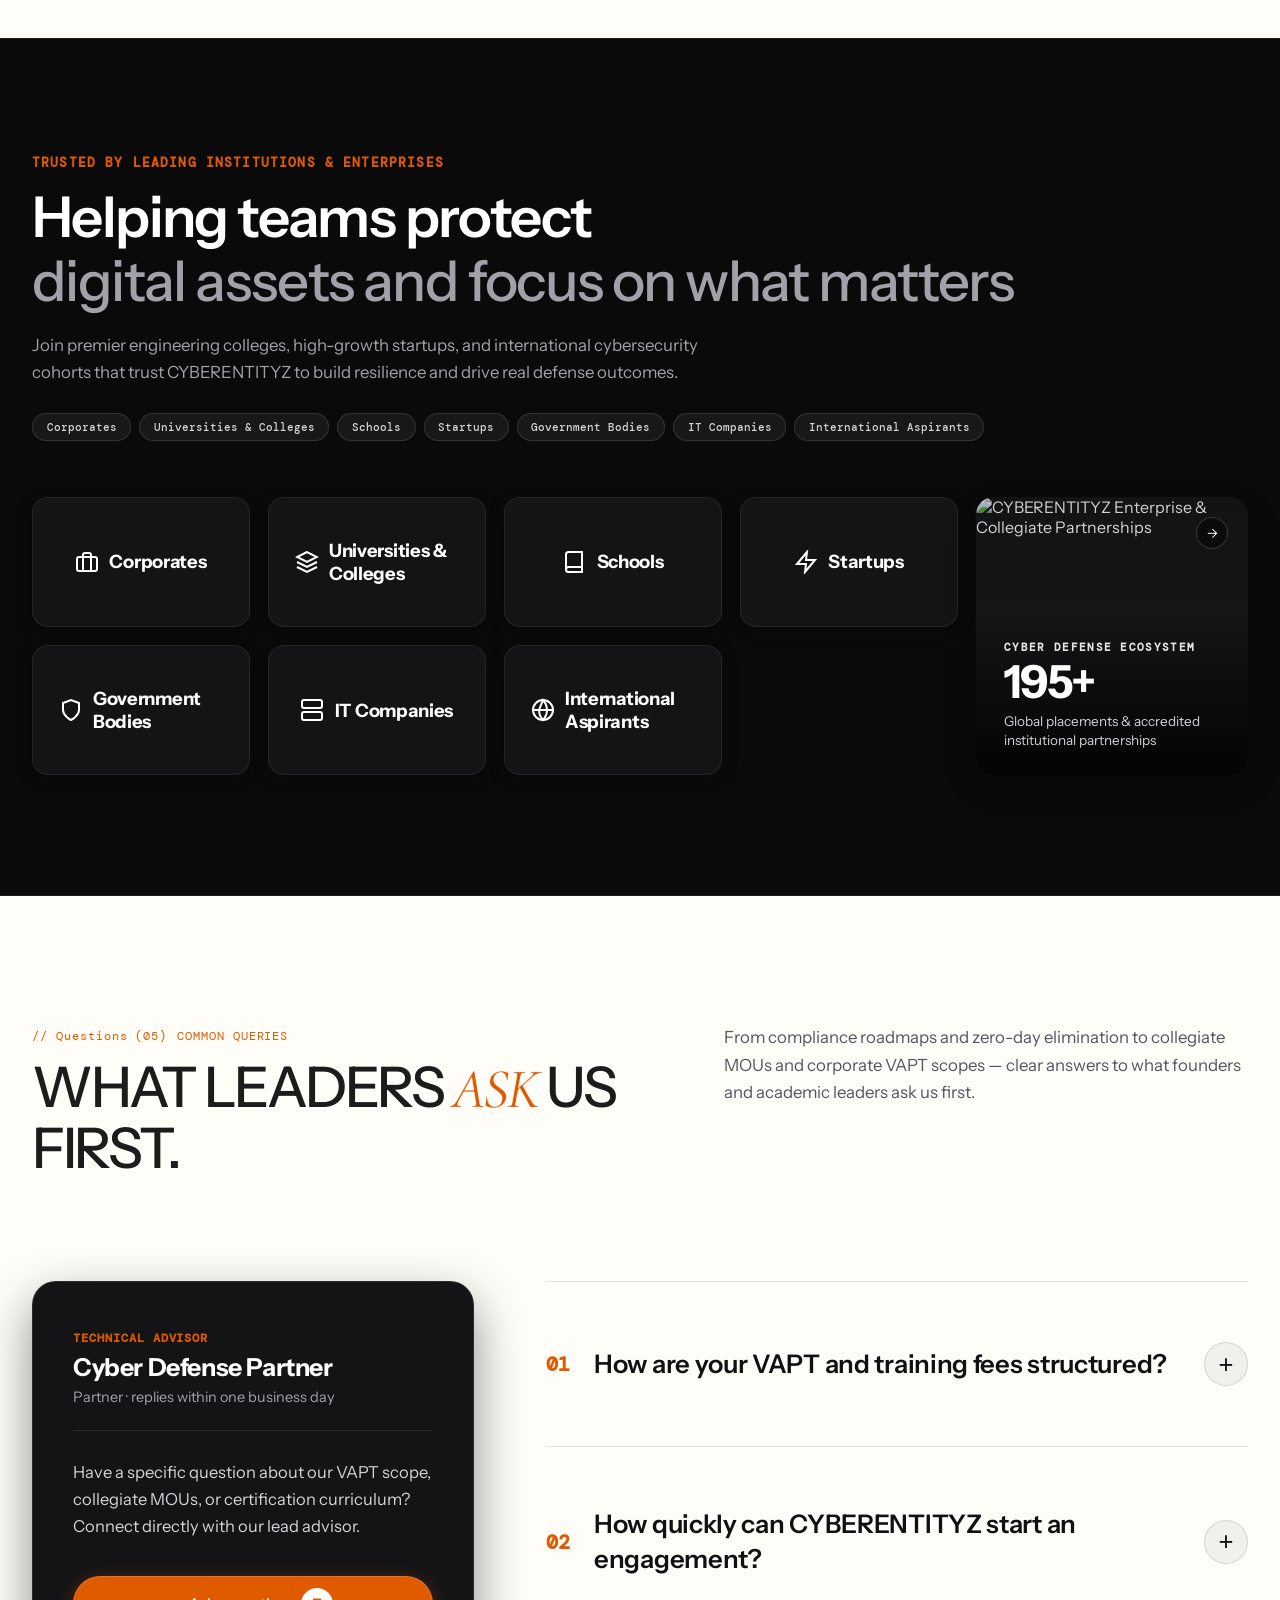
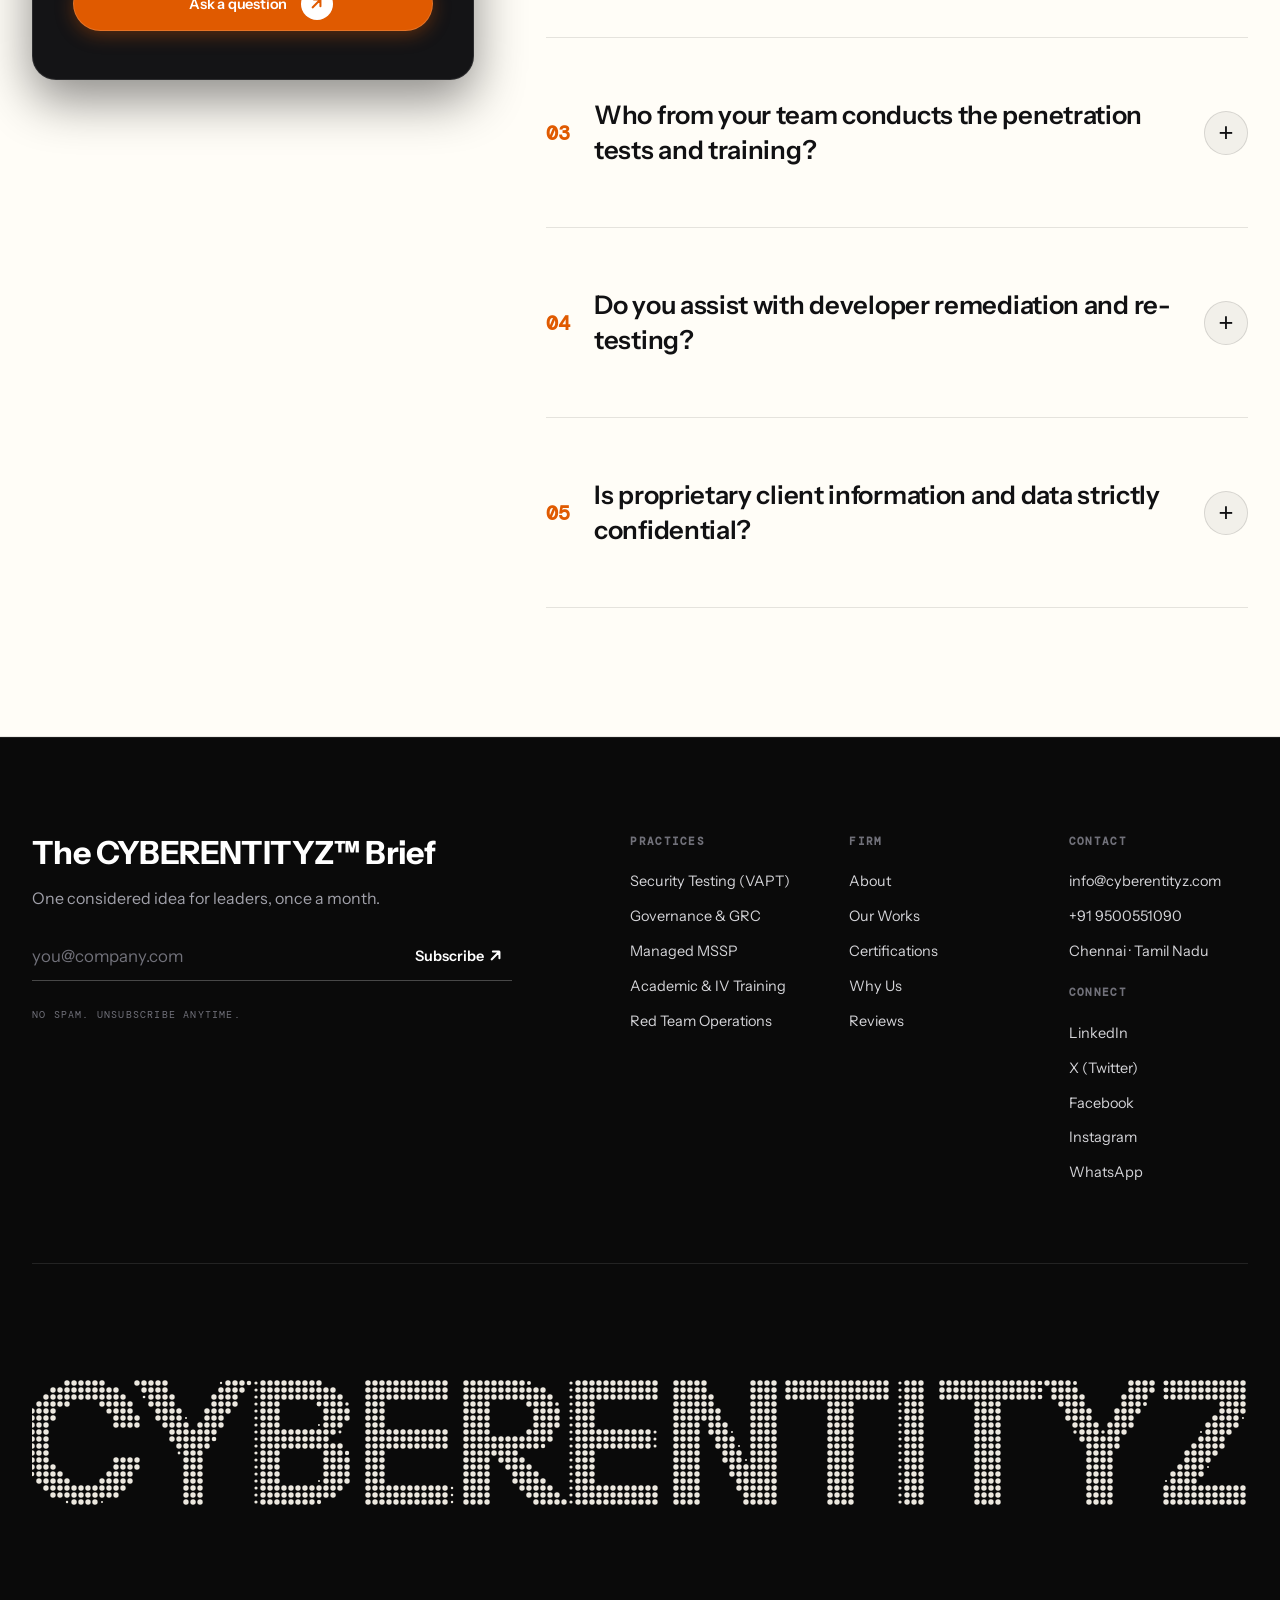
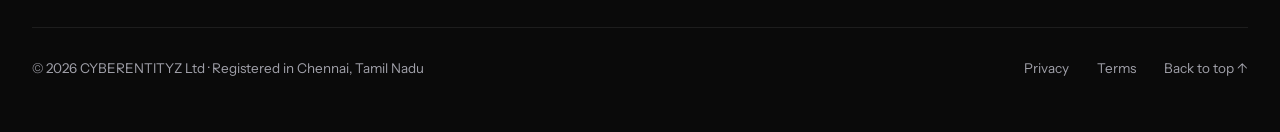
==== commit c790a024: "Add visible mobile contact CTA button to sticky navbar and quick contact card in mobile drawer" ====
--- a/index.html
+++ b/index.html
@@ -1,4 +1,4 @@
-﻿<!DOCTYPE html>
+<!DOCTYPE html>
 <html lang="en">
 <head>
   <meta charset="UTF-8">
@@ -309,7 +309,8 @@
       <!-- Nav CTA Button matching screenshot (Orange Pill with Dark Arrow Circle) -->
       <div class="nav-cta-actions">
         <a href="contact.html" class="btn-book-call">
-          <span>Book a call</span>
+          <span class="btn-text-full">Book a call</span>
+          <span class="btn-text-mobile">Contact</span>
           <span class="pill-circle-dark"><svg width="13" height="13" viewBox="0 0 14 14" fill="none" stroke="currentColor" stroke-width="2.2" stroke-linecap="round" stroke-linejoin="round"><path d="M1 7h12M8 2l5 5-5 5"/></svg></span>
         </a>
         <button class="mobile-hamburger" id="mobileHamburger" aria-label="Toggle menu" onclick="openMobileMenu()">
@@ -337,6 +338,18 @@
     </div>
 
     <div class="mobile-menu-nav-scroll">
+      <!-- QUICK CONTACT ACTION (VISIBLE IMMEDIATELY ON MOBILE DRAWER OPEN) -->
+      <div class="mobile-menu-quick-contact">
+        <a href="contact.html" class="mobile-quick-contact-btn" onclick="closeMobileMenu()">
+          <div class="mobile-quick-contact-left">
+            <span class="mobile-quick-badge">READY TO SECURE?</span>
+            <span class="mobile-quick-title">Contact Our Security Team</span>
+          </div>
+          <span class="mobile-quick-arrow">
+            <svg width="14" height="14" viewBox="0 0 14 14" fill="none" stroke="currentColor" stroke-width="2.2" stroke-linecap="round" stroke-linejoin="round"><path d="M1 7h12M8 2l5 5-5 5"/></svg>
+          </span>
+        </a>
+      </div>
       <!-- 1. ABOUT US ACCORDION -->
       <div class="mobile-accordion-item">
         <button type="button" class="mobile-accordion-header" onclick="toggleMobileAccordion(this)">
--- a/styles.css
+++ b/styles.css
@@ -1,4 +1,4 @@
-﻿/* ==========================================================================
+/* ==========================================================================
    CYBERENTITYZ™ — COMPLETE ENTERPRISE DEFENSE STYLESHEET
    Electric Orange, Deep Obsidian Charcoal & Warm Cream Off-White
    ========================================================================== */
@@ -3443,7 +3443,46 @@
    ========================================================================== */
 @media (max-width: 1024px) {
   .mega-nav-list { display: none !important; }
-  .nav-cta-actions .btn-book-call { display: none !important; }
+    .btn-text-full { display: none !important; }
+  .btn-text-mobile { display: inline !important; color: #111113 !important; font-weight: 700 !important; }
+  .nav-cta-actions {
+    display: flex !important;
+    align-items: center !important;
+    gap: 0.65rem !important;
+  }
+  .nav-cta-actions .btn-book-call {
+    display: inline-flex !important;
+    align-items: center !important;
+    gap: 0.45rem !important;
+    padding: 0.45rem 0.55rem 0.45rem 0.95rem !important;
+    font-size: 13px !important;
+    font-weight: 600 !important;
+    letter-spacing: -0.2px !important;
+    border-radius: 9999px !important;
+    background: var(--color-orange, #E05A00) !important;
+    color: #111113 !important;
+    box-shadow: 0 4px 14px rgba(224, 90, 0, 0.35) !important;
+    text-decoration: none !important;
+    white-space: nowrap !important;
+    flex-shrink: 0 !important;
+    cursor: pointer !important;
+    transition: transform 0.25s ease, box-shadow 0.25s ease !important;
+  }
+  .nav-cta-actions .btn-book-call .pill-circle-dark {
+    width: 24px !important;
+    height: 24px !important;
+    border-radius: 50% !important;
+    background: #111113 !important;
+    display: flex !important;
+    align-items: center !important;
+    justify-content: center !important;
+    flex-shrink: 0 !important;
+  }
+  .nav-cta-actions .btn-book-call .pill-circle-dark svg {
+    width: 11px !important;
+    height: 11px !important;
+    stroke: var(--color-orange, #E05A00) !important;
+  }
   .mobile-hamburger { display: flex !important; }
   .site-header-mega {
     position: sticky !important;
@@ -10035,3 +10074,97 @@
   color: var(--color-orange) !important;
   transform: translateX(3px) !important;
 }
+
+
+/* Desktop / Mobile CTA Text toggles */
+.btn-text-mobile { display: none; }
+.btn-text-full { display: inline; }
+
+/* Quick Contact Action in Mobile Navigation Drawer */
+.mobile-menu-quick-contact {
+  padding: 0.5rem 0 1rem;
+  border-bottom: 1px solid rgba(0, 0, 0, 0.08);
+  margin-bottom: 0.75rem;
+}
+
+.mobile-quick-contact-btn {
+  display: flex !important;
+  align-items: center !important;
+  justify-content: space-between !important;
+  background: linear-gradient(135deg, #E05A00 0%, #c44700 100%) !important;
+  color: #ffffff !important;
+  padding: 0.9rem 1.15rem !important;
+  border-radius: 14px !important;
+  text-decoration: none !important;
+  box-shadow: 0 6px 20px rgba(224, 90, 0, 0.35) !important;
+  transition: transform 0.25s cubic-bezier(0.16, 1, 0.3, 1), box-shadow 0.25s ease !important;
+}
+
+.mobile-quick-contact-btn:hover,
+.mobile-quick-contact-btn:active {
+  transform: translateY(-2px) scale(1.01) !important;
+  box-shadow: 0 10px 25px rgba(224, 90, 0, 0.45) !important;
+}
+
+.mobile-quick-contact-left {
+  display: flex !important;
+  flex-direction: column !important;
+  gap: 0.2rem !important;
+}
+
+.mobile-quick-badge {
+  font-family: var(--font-mono) !important;
+  font-size: 10px !important;
+  font-weight: 700 !important;
+  letter-spacing: 0.08em !important;
+  color: rgba(255, 255, 255, 0.88) !important;
+  text-transform: uppercase !important;
+}
+
+.mobile-quick-title {
+  font-family: var(--font-sans) !important;
+  font-size: 14.5px !important;
+  font-weight: 700 !important;
+  color: #ffffff !important;
+  letter-spacing: -0.2px !important;
+}
+
+.mobile-quick-arrow {
+  width: 32px !important;
+  height: 32px !important;
+  border-radius: 50% !important;
+  background: #ffffff !important;
+  color: var(--color-orange, #E05A00) !important;
+  display: flex !important;
+  align-items: center !important;
+  justify-content: center !important;
+  flex-shrink: 0 !important;
+  transition: transform 0.25s ease !important;
+}
+
+.mobile-quick-contact-btn:hover .mobile-quick-arrow,
+.mobile-quick-contact-btn:active .mobile-quick-arrow {
+  transform: translateX(3px) !important;
+}
+
+.mobile-quick-arrow svg {
+  stroke: var(--color-orange, #E05A00) !important;
+}
+
+@media (max-width: 380px) {
+  .brand-primary-name {
+    font-size: 0.95rem !important;
+  }
+  .nav-cta-actions .btn-book-call {
+    padding: 0.38rem 0.45rem 0.38rem 0.75rem !important;
+    font-size: 11.5px !important;
+  }
+  .nav-cta-actions .btn-book-call .pill-circle-dark {
+    width: 20px !important;
+    height: 20px !important;
+  }
+  .mobile-hamburger {
+    width: 38px !important;
+    height: 38px !important;
+  }
+}
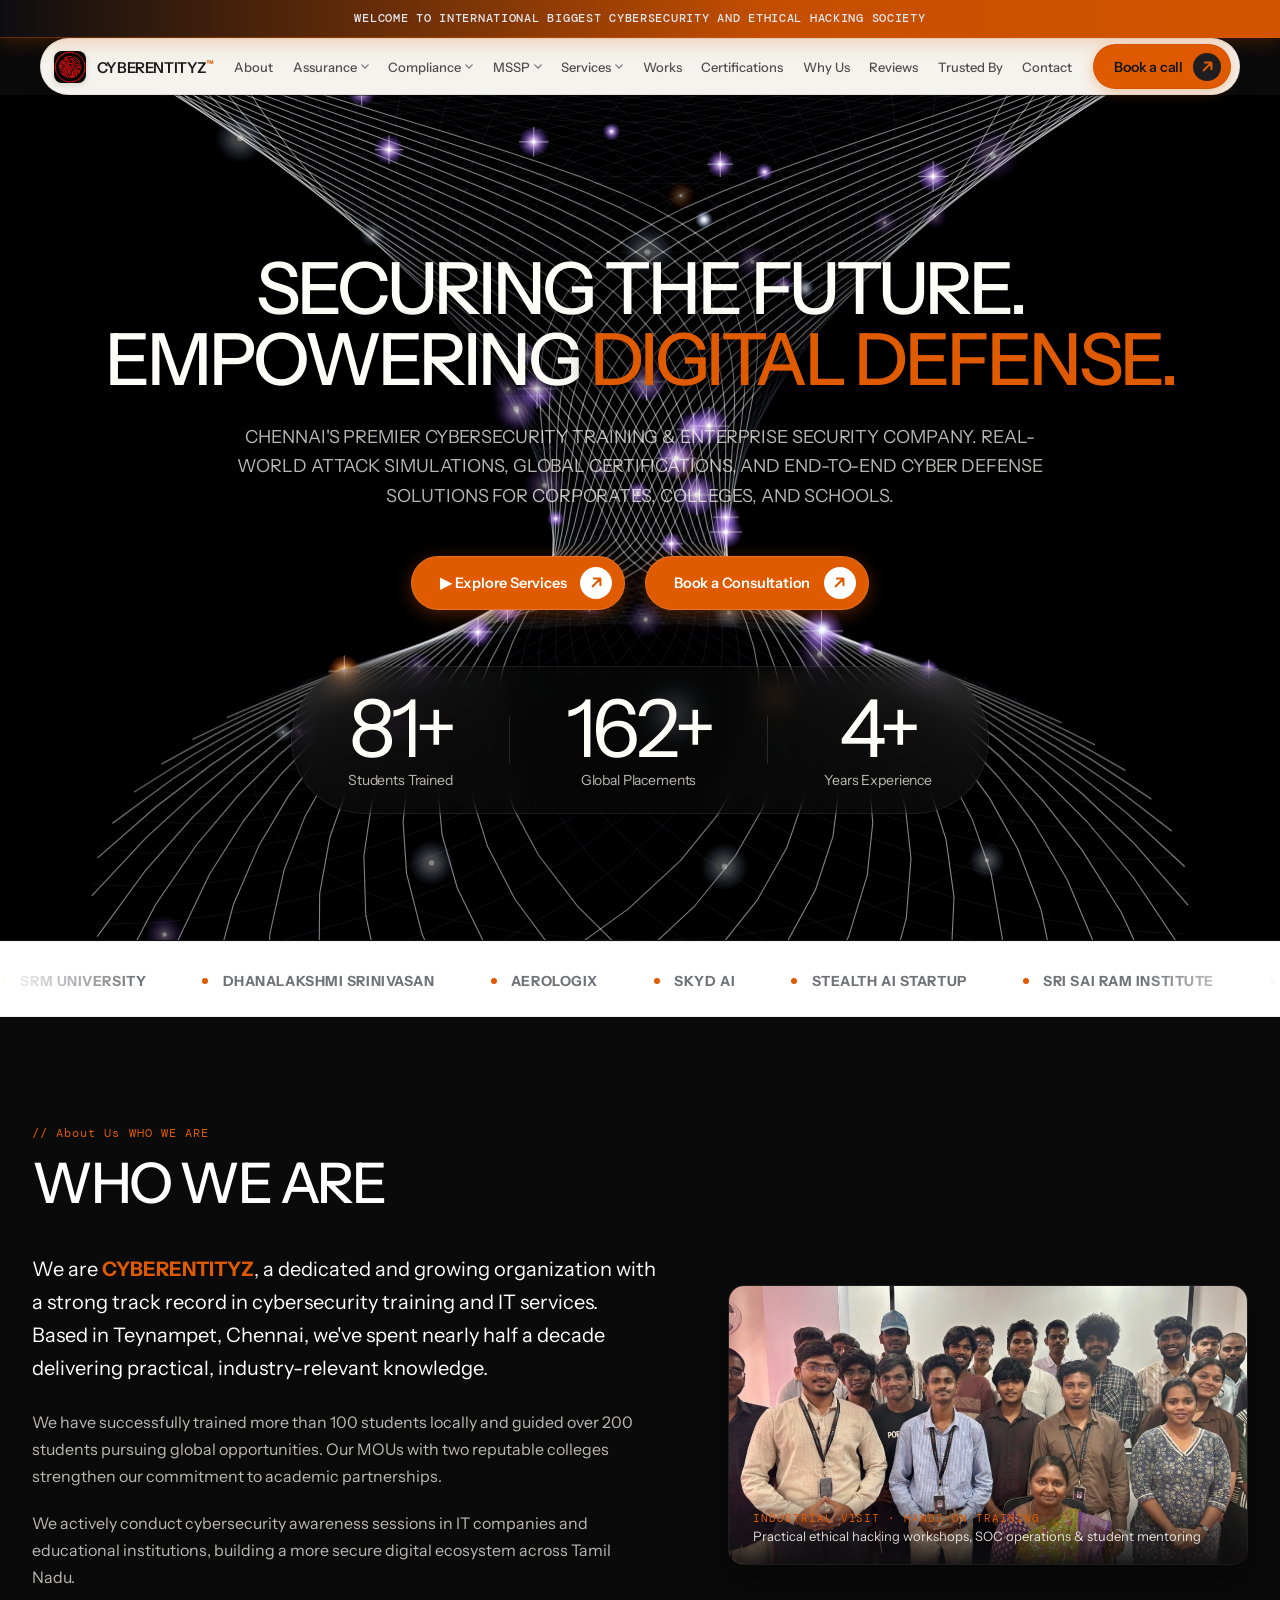
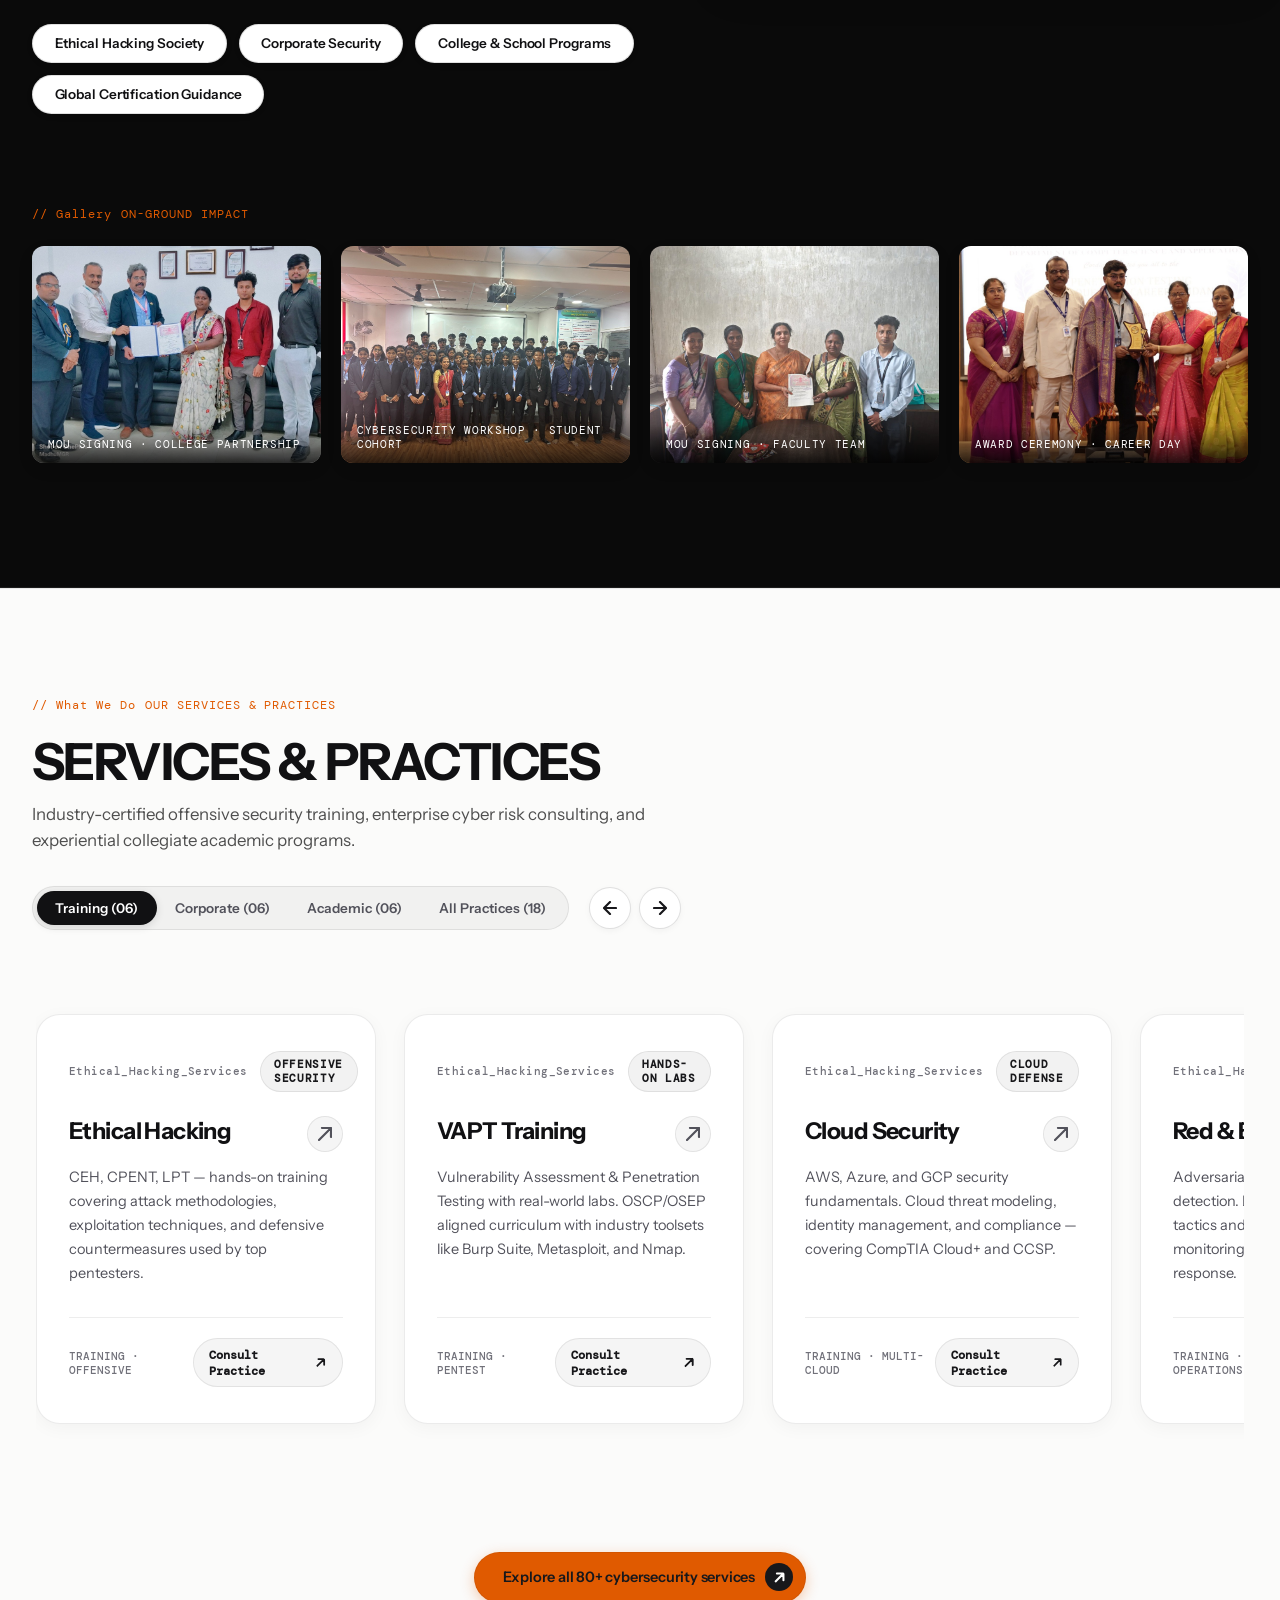
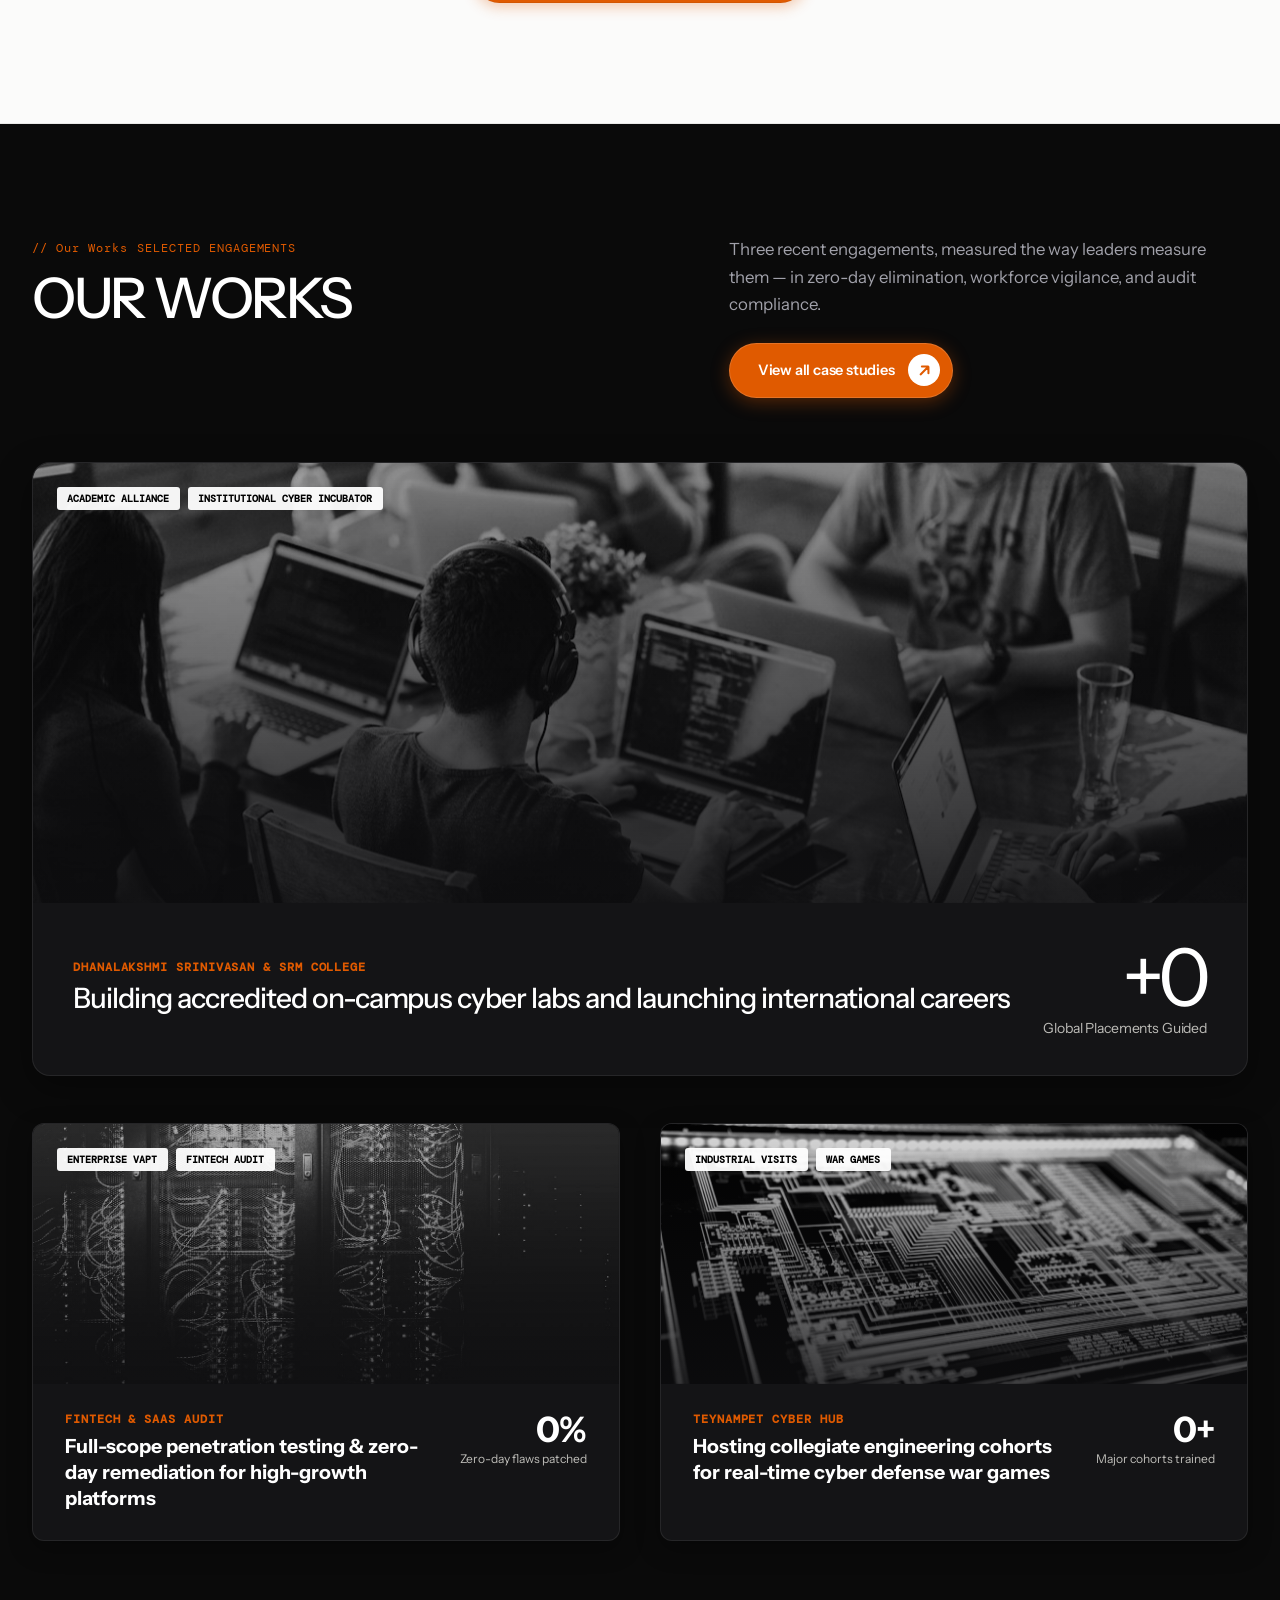
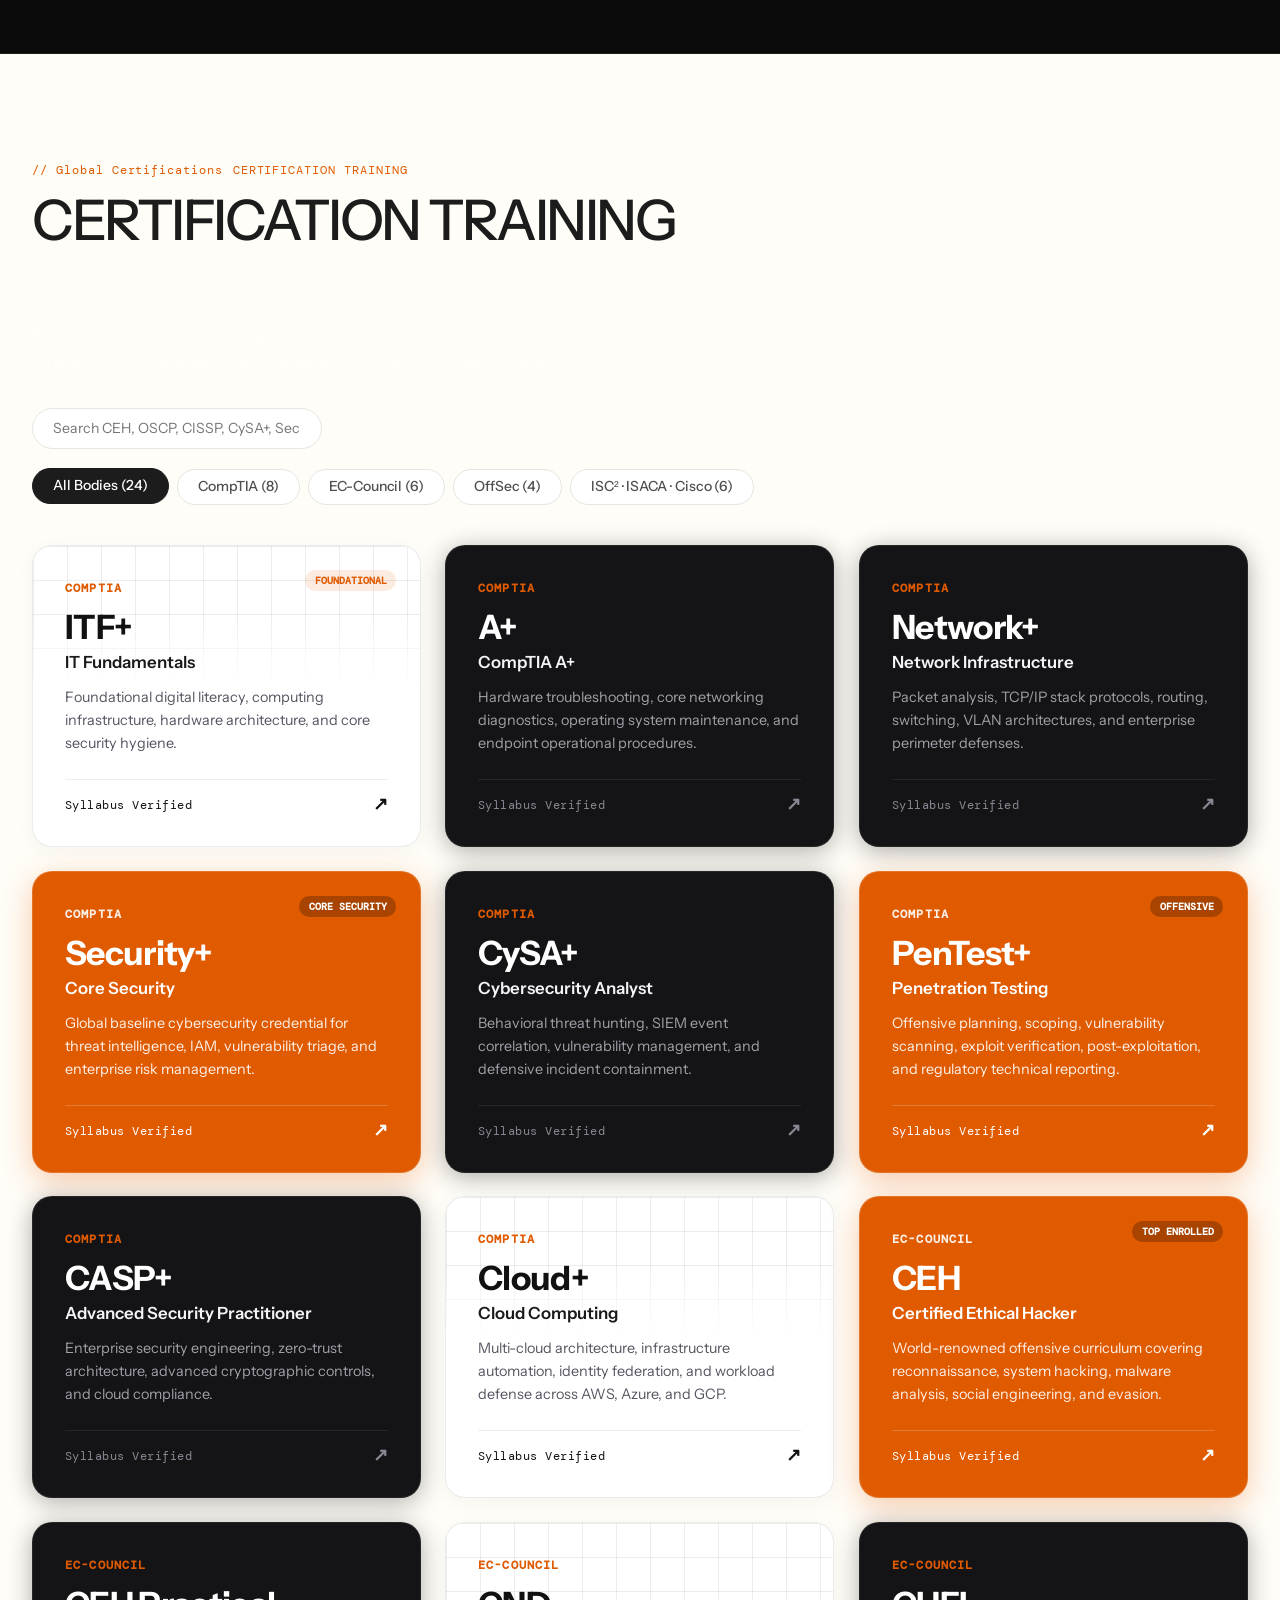
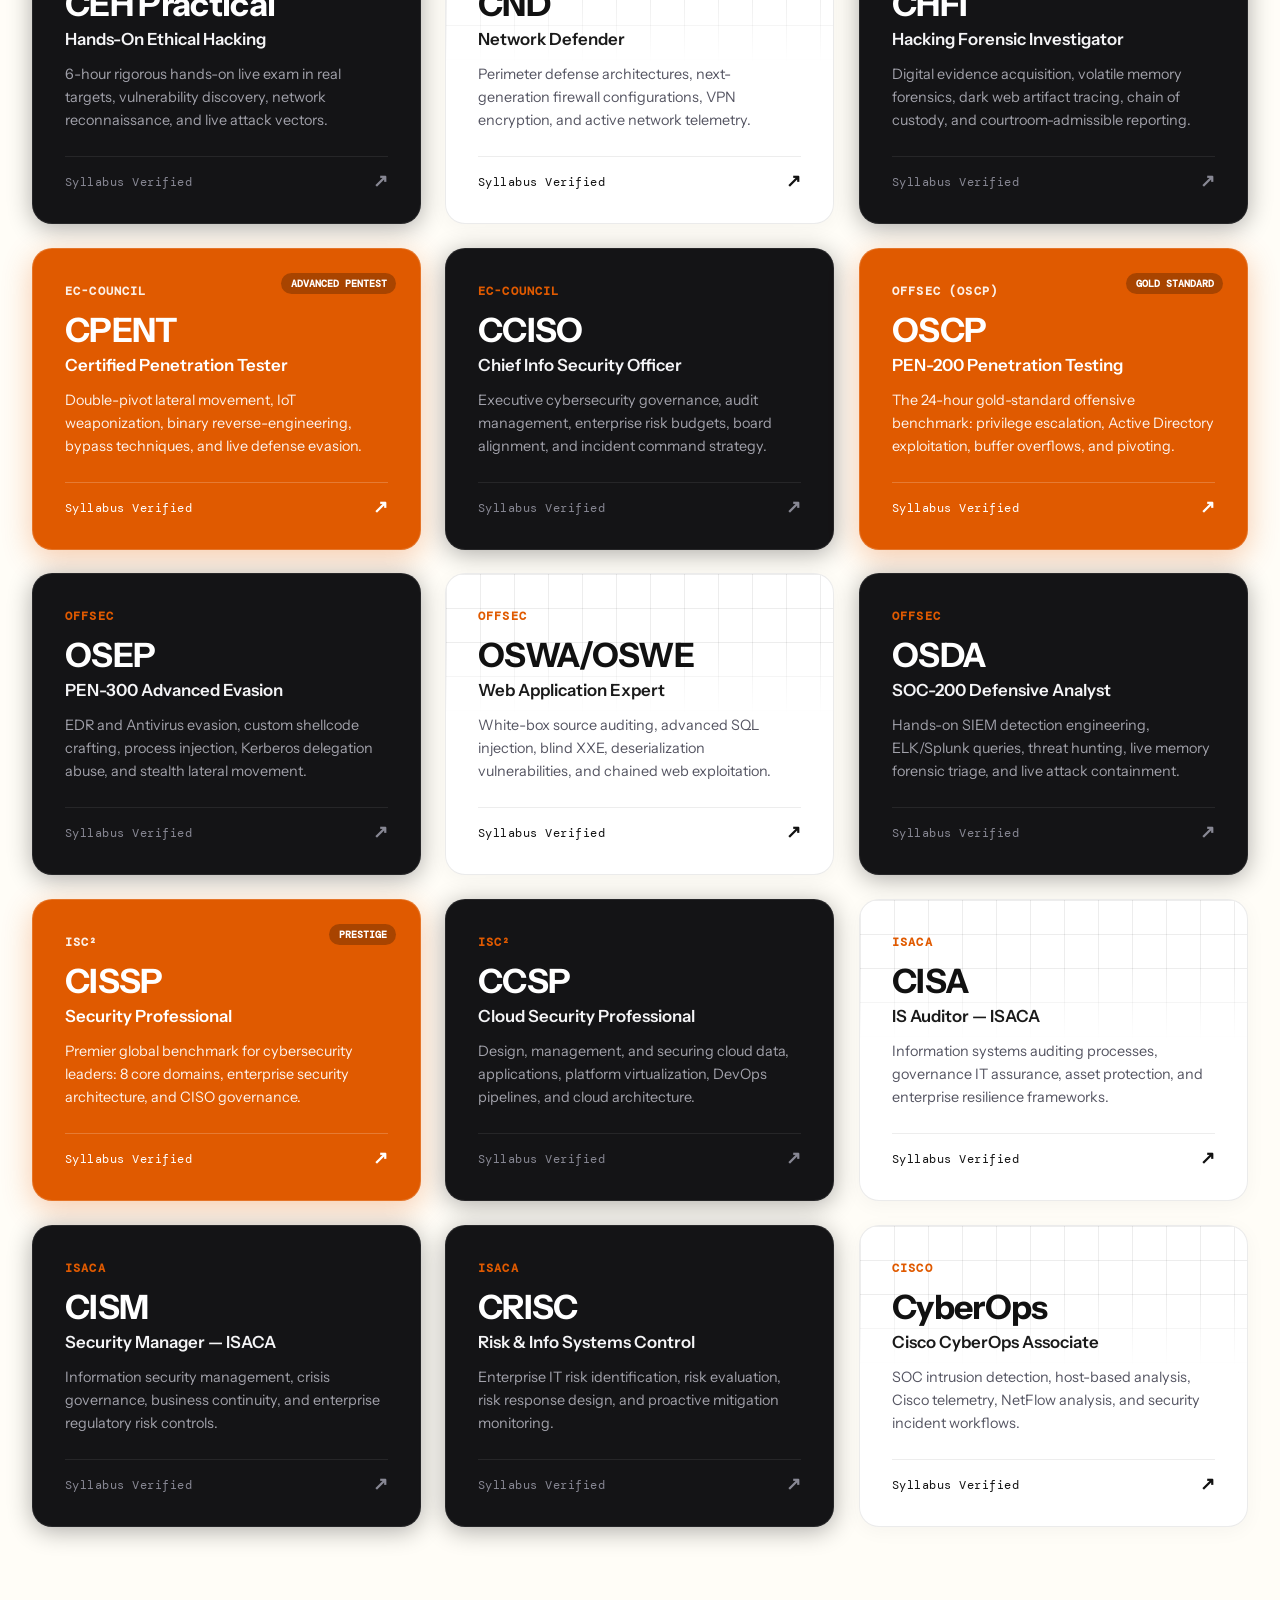
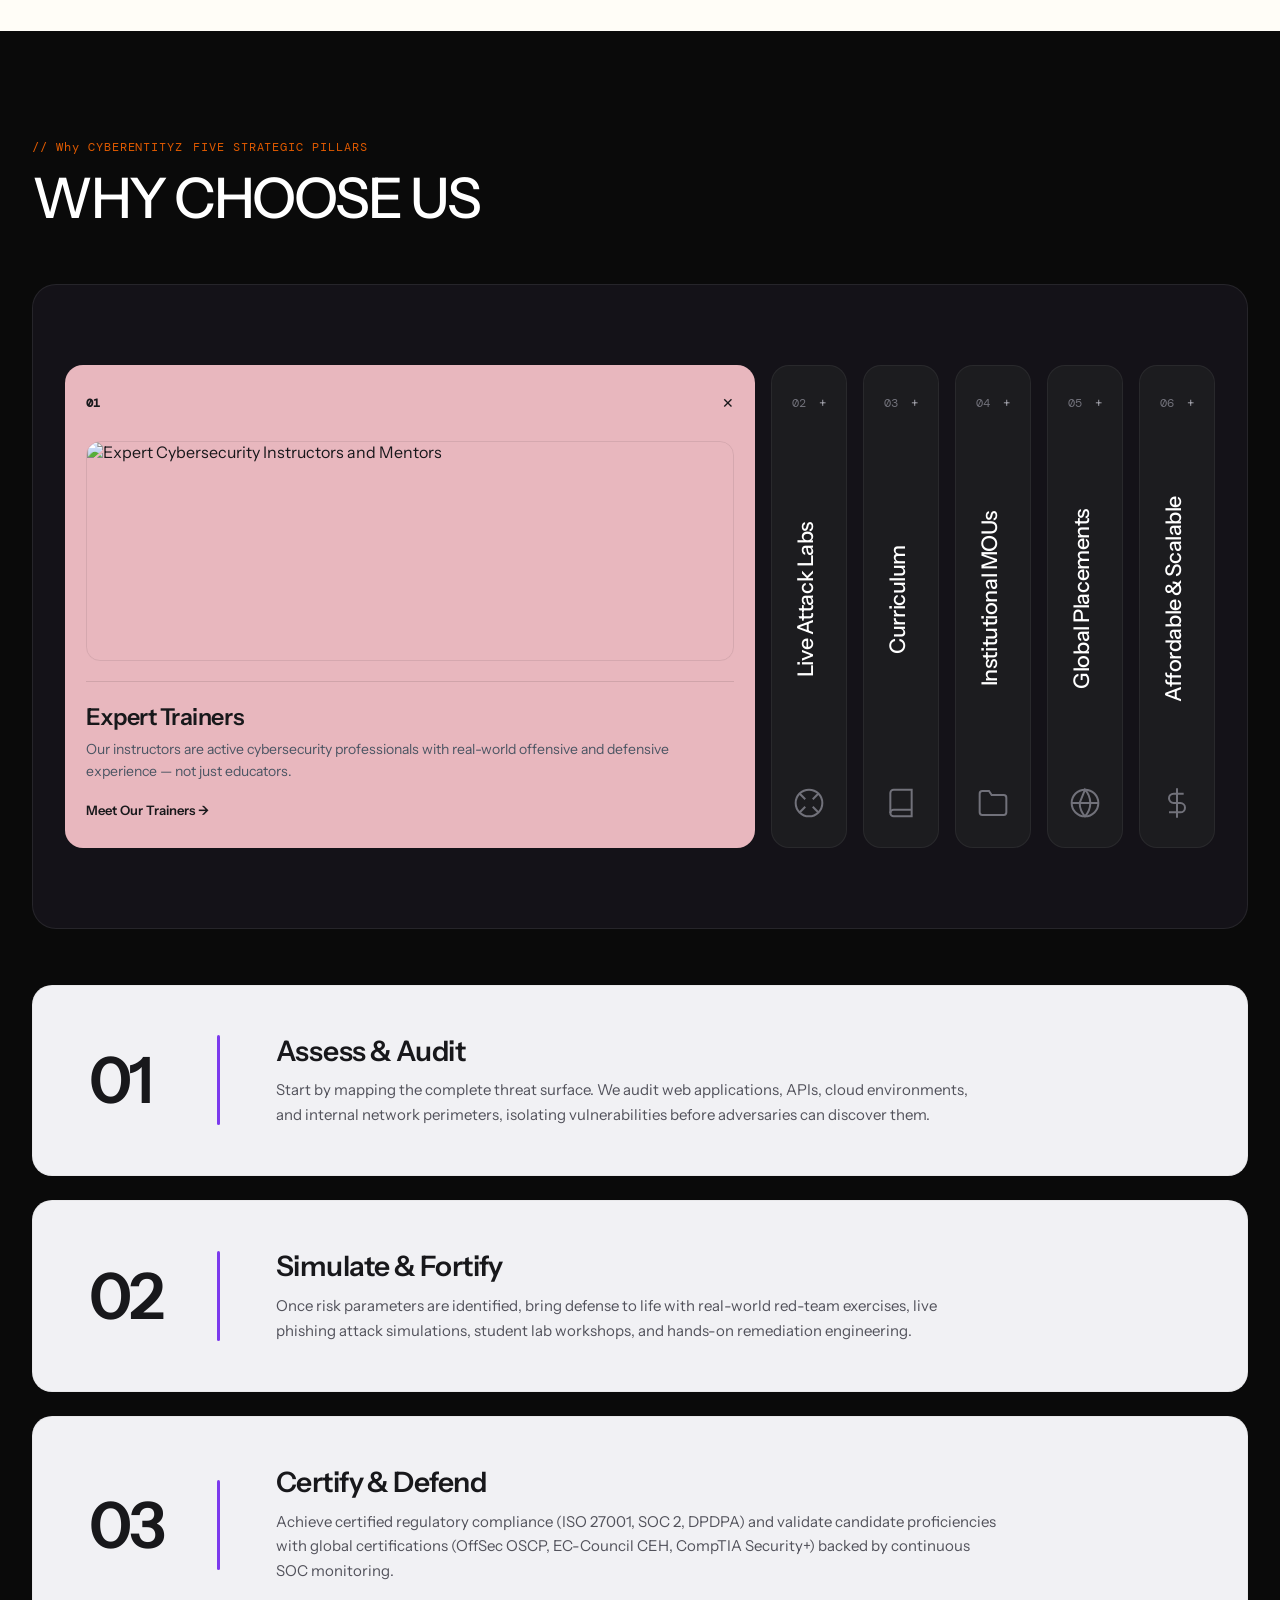
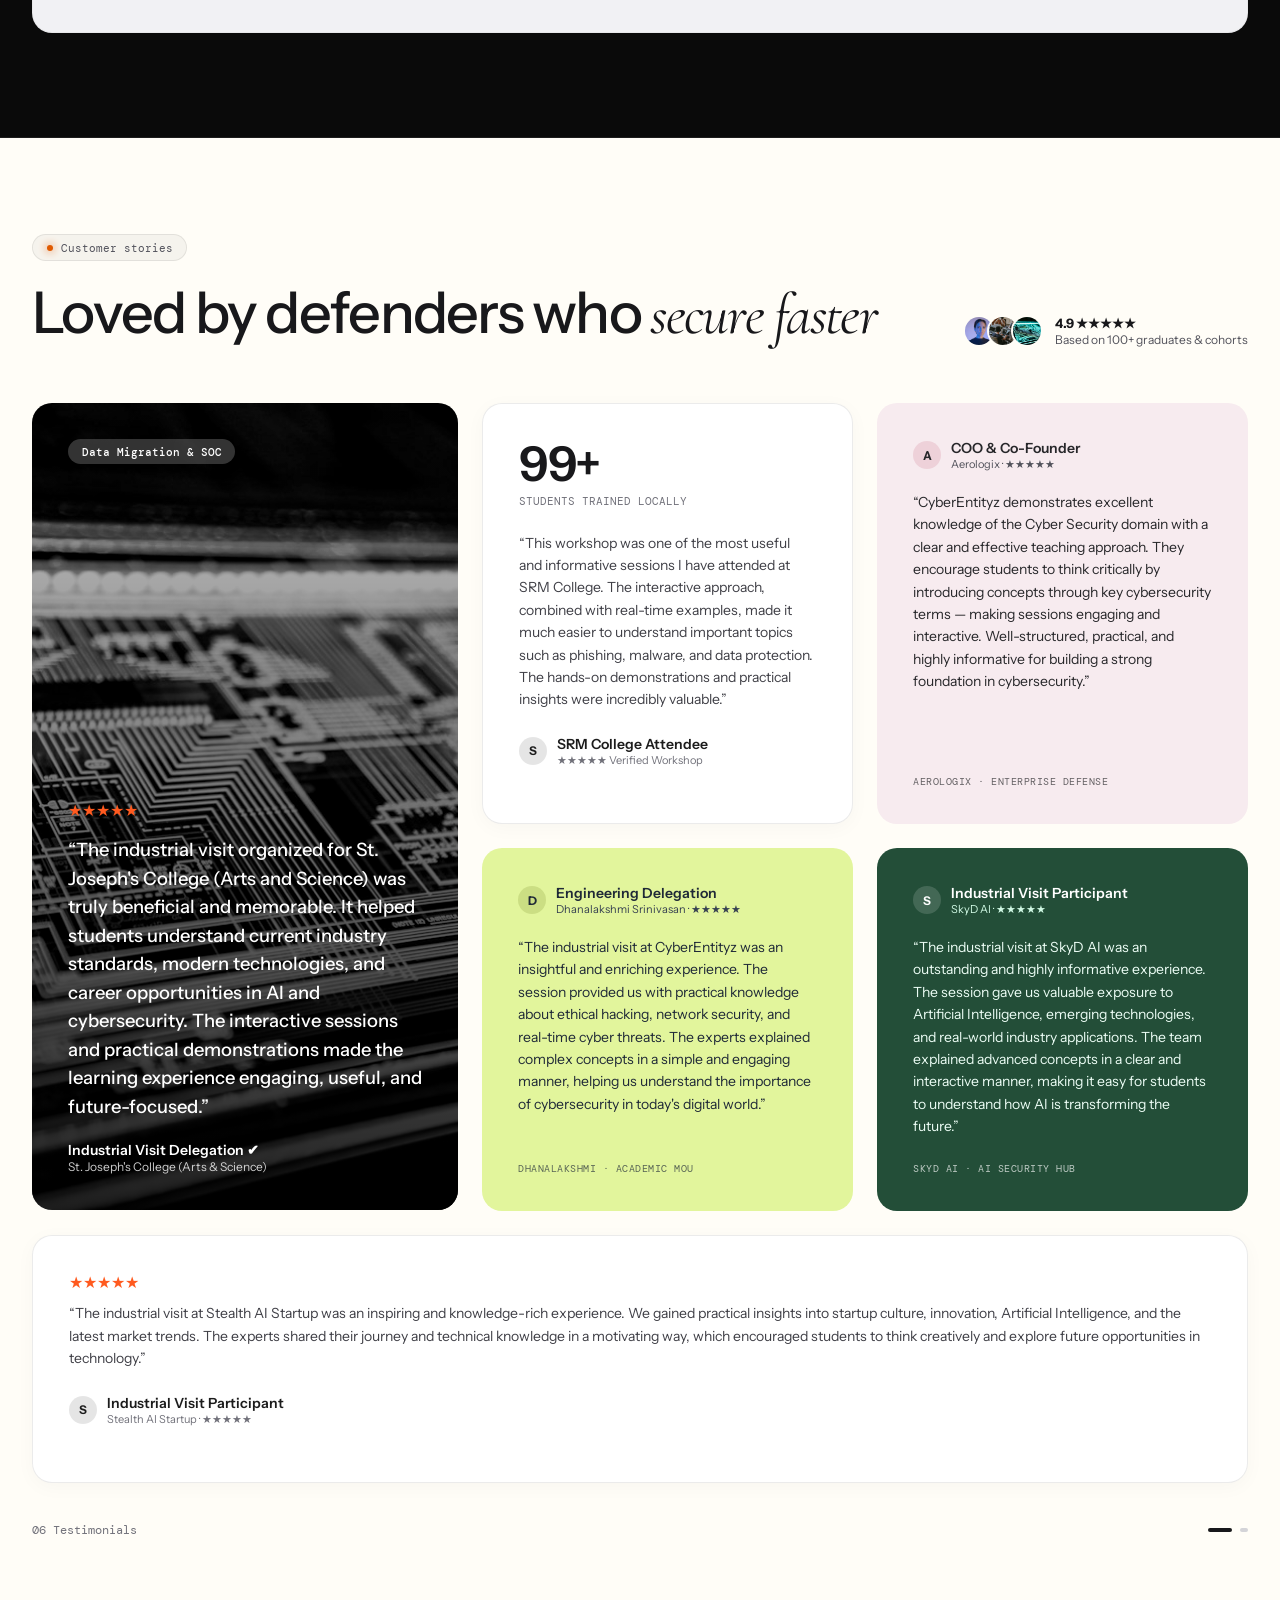
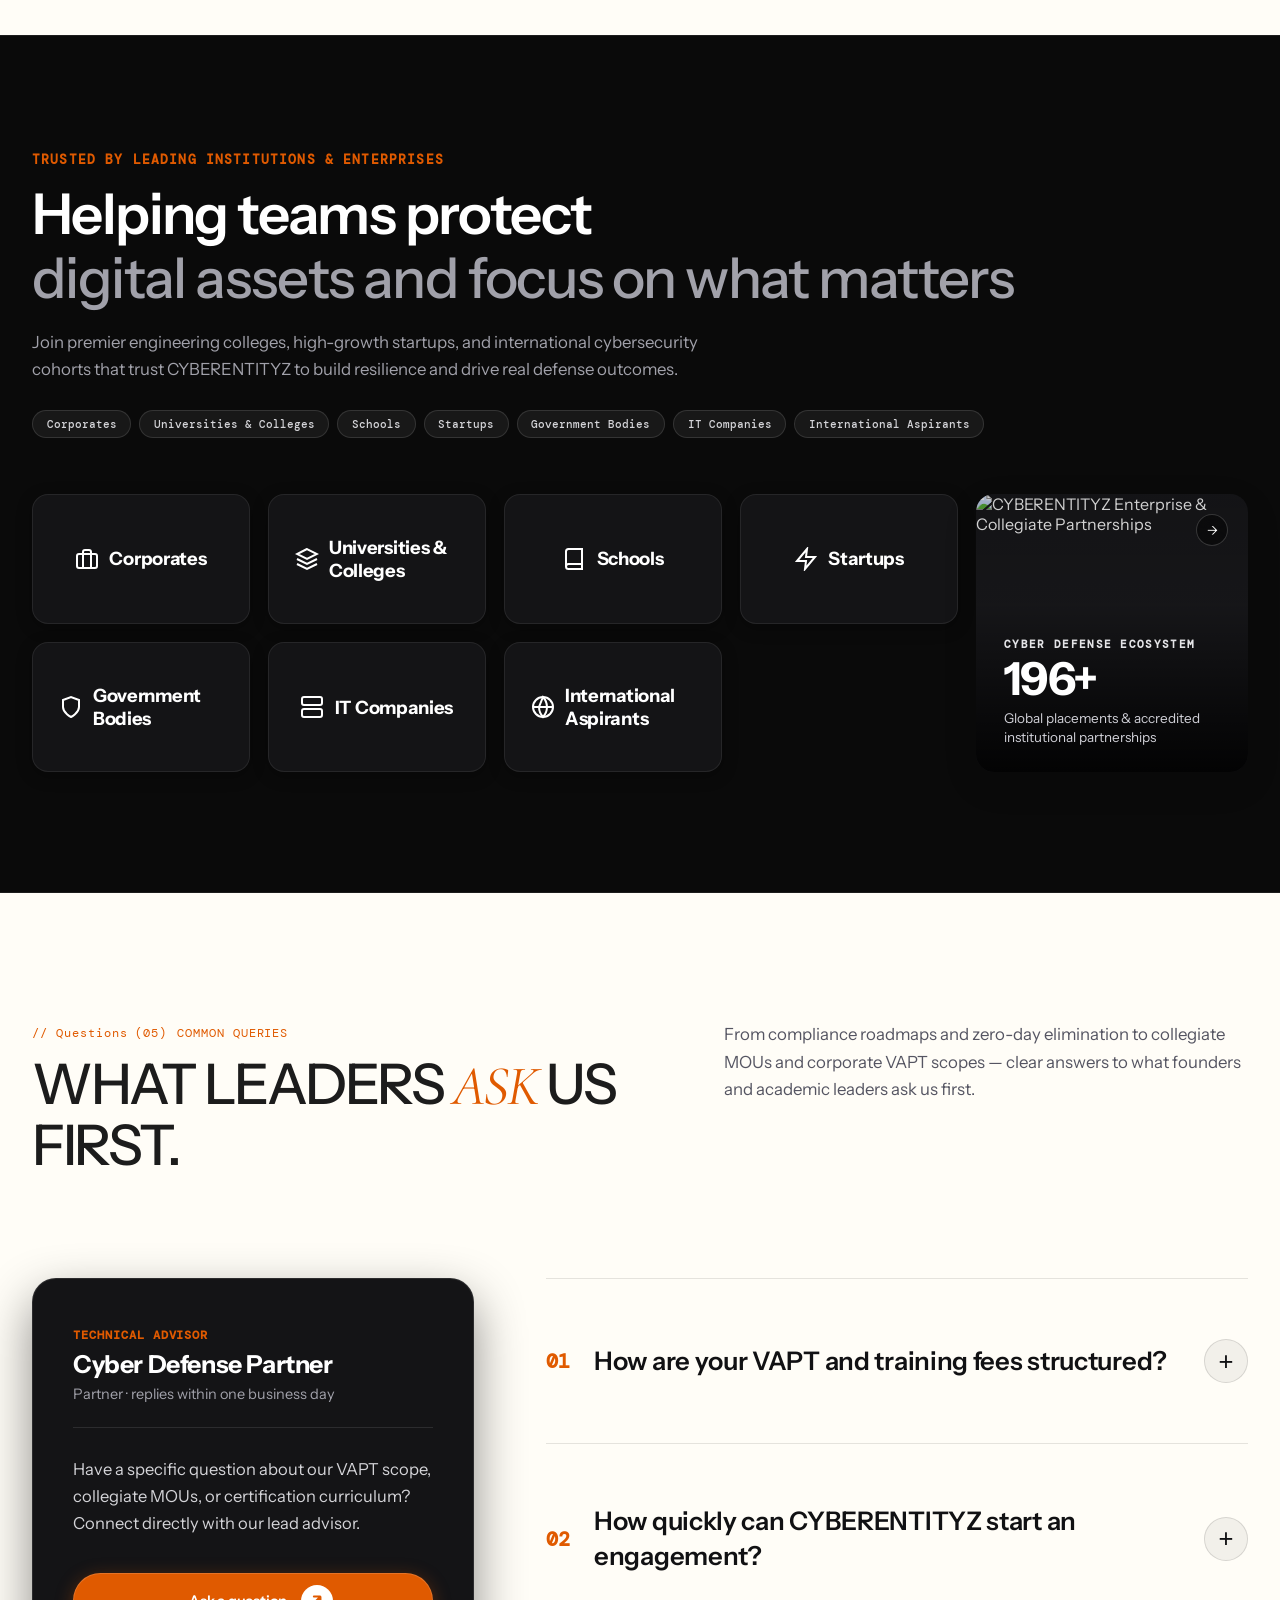
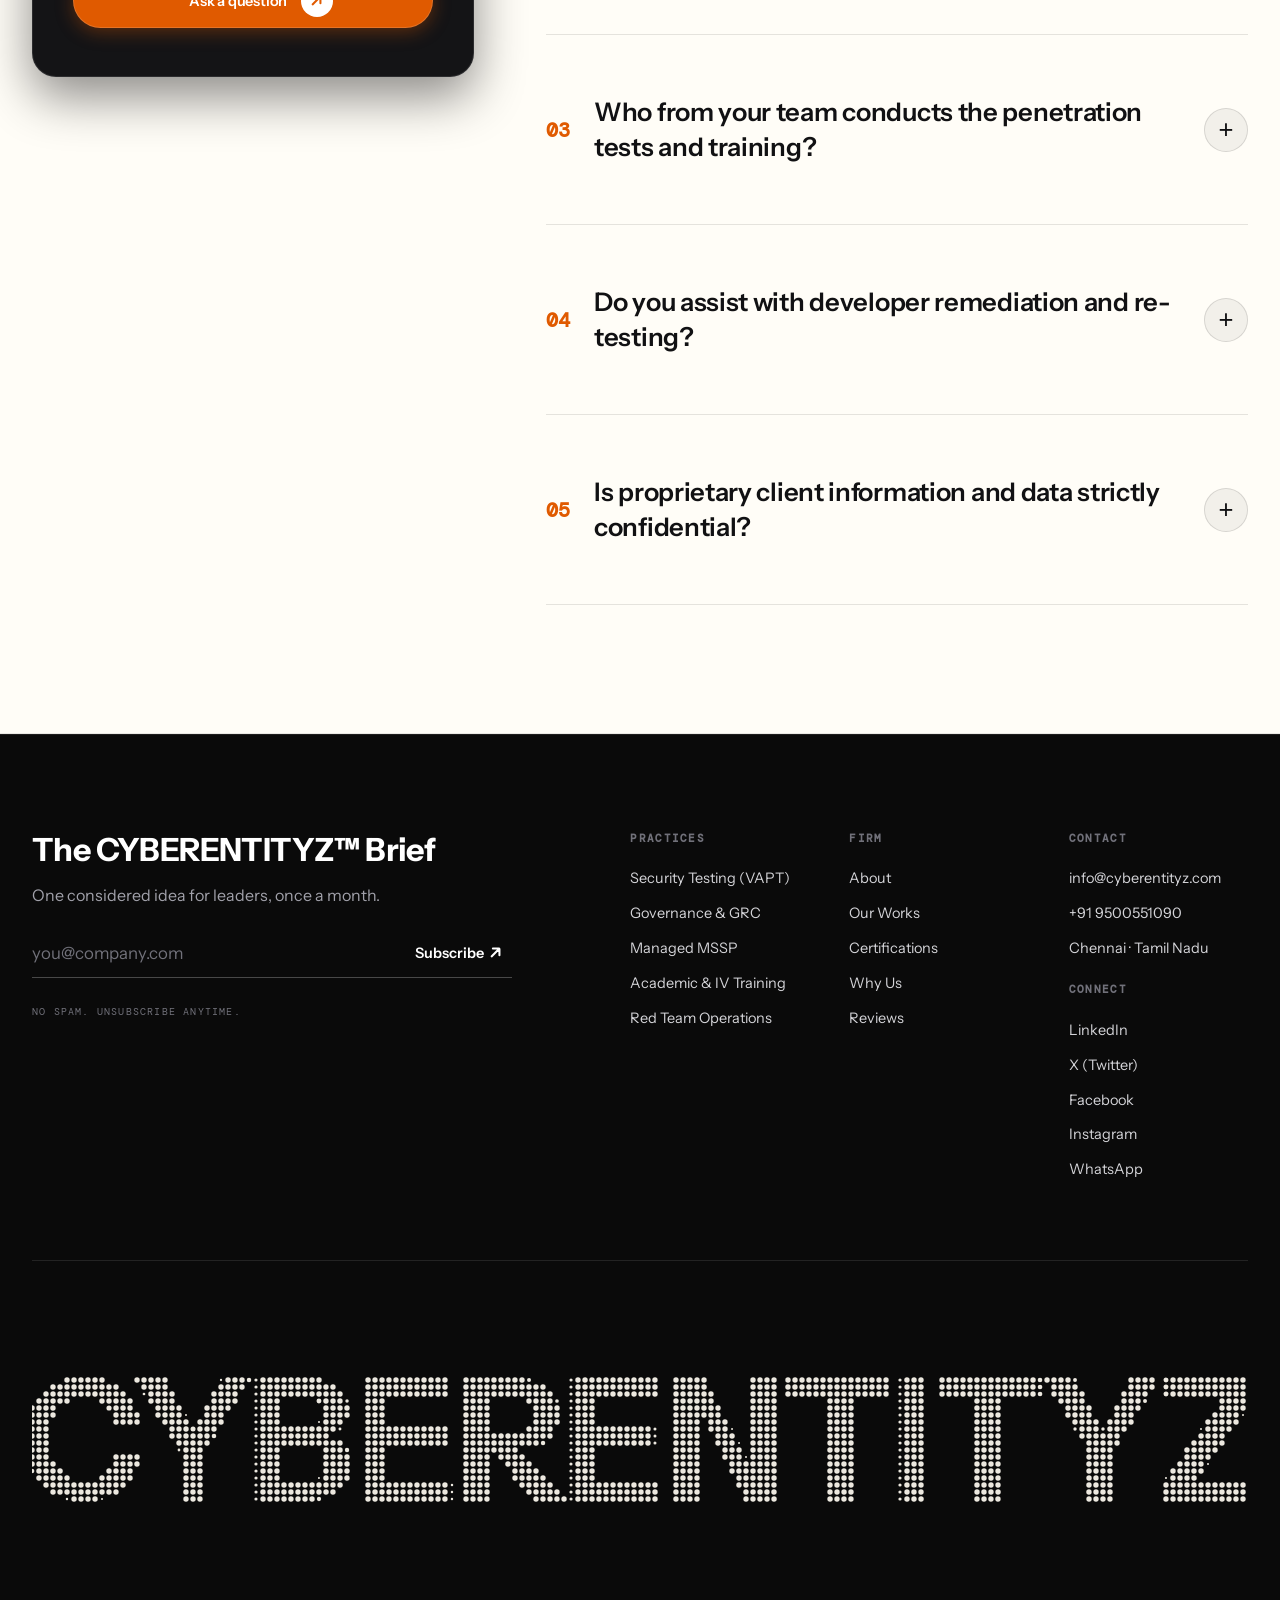
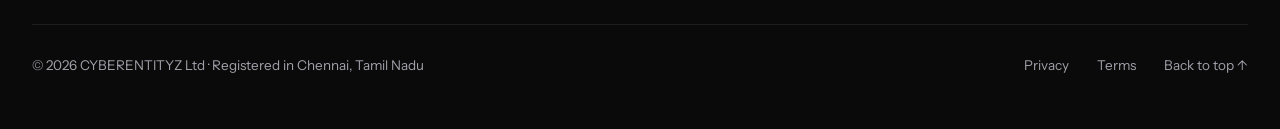
==== commit 8ada2ba8: "Fix address complex name to Kundan, remove Industrial Visit hover filter, fix mobile services carous" ====
--- a/index.html
+++ b/index.html
@@ -38,10 +38,7 @@
   <!-- TOP ANNOUNCEMENT BANNER -->
   <aside class="top-announcement-strip" id="topAnnouncementStrip">
     <div class="container announcement-center-wrap">
-      <span class="announcement-text-center">Welcome to International Biggest Cybersecurity and Ethical Hacking Security</span>
-      <button type="button" class="announcement-close-btn" id="closeAnnouncementBtn" aria-label="Close welcome message" onclick="closeAnnouncementStrip()">
-        <svg width="12" height="12" viewBox="0 0 14 14" fill="none" stroke="currentColor" stroke-width="2.2" stroke-linecap="round"><path d="M1 1l12 12M13 1L1 13"/></svg>
-      </button>
+      <span class="announcement-text-center">Welcome to International Biggest Cybersecurity and Ethical Hacking Society</span>
     </div>
   </aside>
 
--- a/styles.css
+++ b/styles.css
@@ -1,10170 +1,10354 @@
-/* ==========================================================================
-   CYBERENTITYZ™ — COMPLETE ENTERPRISE DEFENSE STYLESHEET
-   Electric Orange, Deep Obsidian Charcoal & Warm Cream Off-White
-   ========================================================================== */
-
-:root {
-  --red: #E05A00;       /* main orange accent */
-  --red-dark: #C44E00;  /* darker orange (hover/shade) */
-  --color-orange: #E05A00;
-  --color-orange-electric: #E05A00;
-  --color-orange-hover: #C44E00;
-  --color-orange-soft: rgba(224, 90, 0, 0.12);
-
-  --dark-bg: #0A0A0A;
-  --dark-surface: #121212;
-  --dark-card: #151515;
-  --dark-border: rgba(255, 255, 255, 0.08);
-
-  --cream-bg: rgb(255, 253, 247); /* #fffdf7 */
-  --cream-surface: #ffffff;
-  --cream-border: #e6e5df;
-  --cream-border-subtle: #eae9e3;
-
-  --text-white: rgb(255, 253, 247);
-  --text-dark: rgb(28, 28, 28);
-  --text-muted-dark: rgba(255, 253, 247, 0.72);
-  --text-muted-light: rgb(79, 79, 79);
-  --text-dim: #9e9ea8;
-
-  /* Typography from Computed Styles */
-  --font-sans: "Instrument Sans", "Instrument Sans Placeholder", -apple-system, BlinkMacSystemFont, "Segoe UI", Roboto, sans-serif;
-  --font-mono: "DM Mono", "DM Mono Placeholder", monospace;
-
-  /* Curves & Transitions from Computed Styles */
-  --ease-nord: cubic-bezier(0.22, 1, 0.36, 1);
-  --transition-fast: 0.3s var(--ease-nord);
-  --transition-normal: 0.3s var(--ease-nord);
-  --transition-nord: color 0.3s var(--ease-nord), transform 0.3s var(--ease-nord), background 0.3s var(--ease-nord), border-color 0.3s var(--ease-nord), box-shadow 0.3s var(--ease-nord);
-  --radius-pill: 9999px;
-  --radius-sm: 6px;
-  --radius-md: 12px;
-  --radius-lg: 18px;
-}
-
-/* Reset */
-*, *::before, *::after {
-  box-sizing: border-box;
-  margin: 0;
-  padding: 0;
-}
-
-html {
-  scroll-behavior: smooth;
-  font-size: 16px;
-  background-color: var(--dark-bg);
-  color: var(--text-dark);
-  font-family: var(--font-sans);
-  -webkit-font-smoothing: antialiased;
-  -moz-osx-font-smoothing: grayscale;
-  overflow-x: hidden !important;
-  max-width: 100% !important;
-  width: 100% !important;
-  box-sizing: border-box;
-}
-
-body {
-  min-height: 100vh;
-  overflow-x: hidden !important;
-  max-width: 100% !important;
-  width: 100% !important;
-  position: relative;
-  background-color: var(--dark-bg);
-  box-sizing: border-box;
-}
-
-.container {
-  width: 100%;
-  max-width: 1320px;
-  margin: 0 auto;
-  padding: 0 2rem;
-}
-
-::-webkit-scrollbar { width: 6px; }
-::-webkit-scrollbar-track { background: var(--dark-bg); }
-::-webkit-scrollbar-thumb { background: #2a2a30; border-radius: 3px; }
-::-webkit-scrollbar-thumb:hover { background: var(--color-orange); }
-
-/* ==========================================================================
-   PRELOADER (ADRIEN QUÉCHON BESPOKE STYLE)
-   ========================================================================== */
-.preloader-overlay {
-  position: fixed;
-  inset: 0;
-  background: #000000;
-  z-index: 999999;
-  display: flex;
-  flex-direction: column;
-  justify-content: center;
-  align-items: center;
-  transition: opacity 700ms cubic-bezier(0.85, 0, 0.15, 1), transform 800ms cubic-bezier(0.85, 0, 0.15, 1);
-}
-
-.preloader-overlay.loaded {
-  opacity: 0;
-  pointer-events: none !important;
-  display: none !important;
-  transform: translateY(-40px);
-}
-
-.loader-bg-pattern {
-  position: absolute;
-  inset: 0;
-  background-image: 
-    radial-gradient(circle at 50% 50%, rgba(30, 30, 30, 0.7) 0%, transparent 80%),
-    radial-gradient(circle at 20% 30%, rgba(255, 255, 255, 0.02) 0%, transparent 40%),
-    radial-gradient(circle at 80% 70%, rgba(255, 255, 255, 0.02) 0%, transparent 40%);
-  pointer-events: none;
-}
-
-.loader-center-content {
-  position: relative;
-  z-index: 2;
-  text-align: center;
-}
-
-.loader-main-row {
-  display: flex;
-  align-items: center;
-  justify-content: center;
-  gap: 1.8rem;
-}
-
-.loader-serif-title {
-  font-family: 'Cormorant Garamond', 'Cinzel', 'Playfair Display', Georgia, serif;
-  font-size: clamp(3.2rem, 6.8vw, 5.6rem);
-  font-weight: 400;
-  letter-spacing: 0.16em;
-  color: #ffffff;
-  line-height: 1;
-  text-transform: uppercase;
-  text-shadow: 0 0 40px rgba(255, 255, 255, 0.15);
-}
-
-.loader-telemetry {
-  font-family: var(--font-mono);
-  font-size: 0.65rem;
-  color: #4a4a54;
-  letter-spacing: 0.14em;
-  line-height: 1.6;
-}
-
-.top-telemetry { 
-  margin-bottom: 0.75rem; 
-  text-align: center;
-  font-size: 0.68rem;
-  color: #60606d;
-}
-
-.bottom-telemetry { 
-  margin-top: 0.75rem; 
-  text-align: center;
-  font-size: 0.68rem;
-  color: #60606d;
-}
-
-.left-telemetry { 
-  text-align: right; 
-  min-width: 95px; 
-}
-
-.right-telemetry { 
-  text-align: left; 
-  min-width: 140px; 
-}
-
-.loader-progress-wrap {
-  position: absolute;
-  bottom: 24px;
-  left: 3%;
-  right: 3%;
-  width: 94%;
-  z-index: 2;
-}
-
-.loader-progress-counter {
-  font-family: var(--font-mono);
-  font-size: 0.72rem;
-  color: #8c8c9a;
-  margin-bottom: 6px;
-  text-align: right;
-  letter-spacing: 0.05em;
-}
-
-.loader-progress-bar {
-  width: 100%;
-  height: 1.5px;
-  background: rgba(255, 255, 255, 0.14);
-  position: relative;
-  overflow: hidden;
-}
-
-.loader-progress-fill {
-  height: 100%;
-  width: 0%;
-  background: #ffffff;
-  box-shadow: 0 0 10px rgba(255, 255, 255, 0.8);
-  transition: width 80ms linear;
-}
-
-/* ==========================================================================
-   TOP ANNOUNCEMENT BANNER
-   ========================================================================== */
-.top-announcement-strip {
-  background: linear-gradient(90deg, #0d0d10 0%, #C44E00 20%, #E05A00 45%, #FF7A1A 55%, #C44E00 80%, #0d0d10 100%);
-  background-size: 300% 100%;
-  animation: announcementGradientShift 7s ease infinite;
-  border-bottom: 1px solid rgba(224, 90, 0, 0.4);
-  font-size: 0.78rem;
-  padding: 0.65rem 0;
-  position: relative;
-  z-index: 1001;
-  text-align: center;
-  box-shadow: 0 4px 20px rgba(224, 90, 0, 0.25);
-  overflow: hidden;
-}
-
-@keyframes announcementGradientShift {
-  0% { background-position: 0% 50%; }
-  50% { background-position: 100% 50%; }
-  100% { background-position: 0% 50%; }
-}
-
-.top-announcement-strip::before {
-  content: '';
-  position: absolute;
-  top: 0;
-  left: -100%;
-  width: 50%;
-  height: 100%;
-  background: linear-gradient(90deg, transparent, rgba(255, 255, 255, 0.35), transparent);
-  animation: announcementShine 4s infinite linear;
-}
-
-@keyframes announcementShine {
-  0% { left: -100%; }
-  100% { left: 200%; }
-}
-
-.announcement-center-wrap {
-  display: flex;
-  align-items: center;
-  justify-content: center;
-}
-
-.announcement-text-center {
-  font-family: var(--font-mono);
-  font-size: 0.75rem;
-  font-weight: 500;
-  letter-spacing: 0.06em;
-  color: #e4e4eb;
-  text-transform: uppercase;
-}
-
-.hotline-pill {
-  font-family: var(--font-mono);
-  font-size: 0.72rem;
-  font-weight: 700;
-  color: var(--color-orange);
-  background: rgba(235, 78, 0, 0.12);
-  border: 1px solid rgba(235, 78, 0, 0.35);
-  padding: 0.2rem 0.65rem;
-  border-radius: var(--radius-pill);
-  text-decoration: none;
-  transition: var(--transition-fast);
-}
-
-.hotline-pill:hover {
-  background: var(--color-orange);
-  color: #fff;
-}
-
-/* ==========================================================================
-   ENTERPRISE NAVBAR (EXACT NORD CONSULTING PILL - MATCHING SCREENSHOT)
-   ========================================================================== */
-.site-header-mega {
-  position: sticky;
-  top: 1.25rem;
-  z-index: 1000;
-  padding: 0 1.25rem;
-  background: transparent !important;
-  background-color: transparent !important;
-  box-shadow: none !important;
-  border: none !important;
-  pointer-events: none;
-  transition: transform 0.3s var(--ease-nord);
-}
-
-.site-header-mega .nav-inner-wrap,
-.site-header-mega .nav-inner-wrap *,
-.megamenu-panel,
-.megamenu-panel * {
-  pointer-events: auto !important;
-}
-
-.nav-inner-wrap {
-  display: flex;
-  align-items: center;
-  justify-content: space-between;
-  width: fit-content;
-  max-width: min(98vw, 1360px);
-  margin: 0 auto;
-  padding: 0.35rem 0.5rem 0.35rem 0.85rem;
-  background: rgba(255, 253, 247, 0.96);
-  backdrop-filter: blur(20px);
-  -webkit-backdrop-filter: blur(20px);
-  border: 1px solid rgba(0, 0, 0, 0.08);
-  border-radius: 9999px;
-  box-shadow: 0 8px 30px rgba(0, 0, 0, 0.06);
-  transition: var(--transition-nord);
-  gap: 0.75rem;
-}
-
-.site-header-mega.scrolled .nav-inner-wrap {
-  background: rgba(255, 255, 255, 0.98);
-  box-shadow: 0 12px 36px rgba(0, 0, 0, 0.09);
-  border-color: rgba(0, 0, 0, 0.12);
-}
-
-.brand-monogram-box {
-  display: flex;
-  align-items: center;
-  gap: 0.65rem;
-  text-decoration: none;
-  flex-shrink: 0;
-}
-
-.brand-monogram-logo,
-.brand-monogram-icon {
-  width: 32px;
-  height: 32px;
-  border-radius: 8px;
-  object-fit: cover;
-  box-shadow: 0 2px 6px rgba(0, 0, 0, 0.15);
-  flex-shrink: 0;
-  display: flex;
-  align-items: center;
-  justify-content: center;
-  background: #1c1c1c;
-  color: #fff;
-  font-family: var(--font-sans);
-  font-weight: 700;
-  font-size: 15px;
-}
-
-.brand-primary-name {
-  font-family: var(--font-sans);
-  font-weight: 600;
-  font-size: 15px;
-  color: #1c1c1c;
-  letter-spacing: -0.4px;
-  line-height: 1;
-  white-space: nowrap;
-}
-
-.brand-titles {
-  display: flex;
-  align-items: center;
-}
-
-.brand-sub-mono {
-  display: none;
-}
-
-.sup-tm {
-  font-size: 0.6em;
-  color: var(--red);
-  vertical-align: super;
-}
-
-.mega-nav-list {
-  display: flex;
-  align-items: center;
-  gap: 0.12rem;
-  flex-shrink: 0;
-}
-
-.nav-dropdown-item { position: relative; }
-
-.nav-trigger-btn {
-  background: transparent;
-  border: none;
-  color: #4f4f4f;
-  font-family: var(--font-sans);
-  font-size: 13px;
-  font-weight: 500;
-  padding: 0.4rem 0.55rem;
-  border-radius: 9999px;
-  cursor: pointer;
-  display: flex;
-  align-items: center;
-  gap: 0.25rem;
-  white-space: nowrap;
-  transition: color 0.2s ease, background 0.2s ease;
-}
-
-.nav-trigger-btn:hover,
-.has-megamenu.open .nav-trigger-btn {
-  color: #1c1c1c;
-  background: rgba(0, 0, 0, 0.04);
-}
-
-.chevron-svg {
-  width: 8px;
-  height: 5px;
-  stroke: #71717a;
-  transition: transform 0.25s ease;
-}
-
-.has-megamenu:hover .chevron-svg,
-.has-megamenu.open .chevron-svg {
-  transform: rotate(180deg);
-  stroke: var(--red);
-}
-
-.nav-simple-link {
-  color: #4f4f4f;
-  text-decoration: none;
-  font-family: var(--font-sans);
-  font-size: 13px;
-  font-weight: 500;
-  padding: 0.4rem 0.55rem;
-  border-radius: 9999px;
-  white-space: nowrap;
-  transition: color 0.2s ease, background 0.2s ease;
-}
-
-.nav-simple-link:hover {
-  color: #1c1c1c;
-  background: rgba(0, 0, 0, 0.04);
-}
-
-.nav-simple-link.active {
-  color: #1c1c1c;
-  position: relative;
-  font-weight: 600;
-}
-
-.nav-simple-link.active::after {
-  content: '';
-  position: absolute;
-  bottom: -4px;
-  left: 0.55rem;
-  right: 0.55rem;
-  height: 2px;
-  background: var(--red);
-  border-radius: 2px;
-}
-
-/* Nav CTA - Matching Screenshot Orange Pill Button (Normal & Hover Morph) */
-.nav-cta-actions {
-  display: flex;
-  align-items: center;
-  gap: 0.5rem;
-  flex-shrink: 0;
-}
-
-.btn-book-call {
-  display: inline-flex !important;
-  align-items: center !important;
-  gap: 0.65rem !important;
-  background: var(--color-orange, #E05A00) !important;
-  color: #18181b !important;
-  font-family: var(--font-sans) !important;
-  font-size: 14px !important;
-  font-weight: 600 !important;
-  letter-spacing: -0.2px !important;
-  padding: 0.45rem 0.55rem 0.45rem 1.25rem !important;
-  border-radius: 9999px !important;
-  text-decoration: none !important;
-  border: 1px solid rgba(0, 0, 0, 0.06) !important;
-  box-shadow: 0 4px 14px rgba(224, 90, 0, 0.3) !important;
-  transition: all 0.3s cubic-bezier(0.16, 1, 0.3, 1) !important;
-  white-space: nowrap !important;
-  flex-shrink: 0 !important;
-  cursor: pointer !important;
-}
-
-.btn-book-call span:first-child {
-  color: #18181b !important;
-  font-weight: 600 !important;
-}
-
-.btn-book-call .pill-circle-dark {
-  width: 28px !important;
-  height: 28px !important;
-  border-radius: 50% !important;
-  background: #1E1E20 !important;
-  color: var(--color-orange, #E05A00) !important;
-  display: inline-flex !important;
-  align-items: center !important;
-  justify-content: center !important;
-  flex-shrink: 0 !important;
-  transition: all 0.28s cubic-bezier(0.16, 1, 0.3, 1) !important;
-}
-
-.btn-book-call .pill-circle-dark svg {
-  display: block !important;
-  width: 13px !important;
-  height: 13px !important;
-  stroke: var(--color-orange, #E05A00) !important;
-  transform: rotate(-45deg) !important;
-  transform-origin: center center !important;
-  transition: transform 0.28s cubic-bezier(0.16, 1, 0.3, 1), stroke 0.28s ease !important;
-}
-
-/* Hover: Arrow rotates to center right side → */
-.btn-book-call:hover {
-  background: #c84e00 !important;
-  transform: translateY(-1px) scale(1.02) !important;
-  box-shadow: 0 8px 24px rgba(224, 90, 0, 0.42) !important;
-}
-
-.btn-book-call:hover .pill-circle-dark {
-  background: #111113 !important;
-}
-
-.btn-book-call:hover .pill-circle-dark svg {
-  transform: rotate(0deg) translateX(1.5px) !important;
-  stroke: #ffffff !important;
-}
-
-/* Mega-Menu Panel */
-.has-megamenu { position: static; }
-
-.megamenu-panel {
-  position: absolute;
-  top: calc(100% + 4px);
-  left: 50%;
-  transform: translateX(-50%);
-  width: min(96vw, 1200px);
-  background: #111113;
-  border: 1px solid rgba(255,255,255,0.08);
-  border-top: 2px solid var(--color-orange);
-  border-radius: 0 0 12px 12px;
-  padding: 2rem 2.5rem 0 2.5rem;
-  box-shadow: 0 32px 80px rgba(0, 0, 0, 0.85);
-  display: none;
-  z-index: 1050;
-  pointer-events: auto;
-}
-
-.megamenu-panel::before {
-  content: '';
-  position: absolute;
-  top: -24px;
-  left: 0;
-  right: 0;
-  height: 26px;
-  background: transparent;
-}
-
-.has-megamenu:hover .megamenu-panel,
-.has-megamenu.open .megamenu-panel {
-  display: block;
-}
-
-@keyframes fadeInDown {
-  from { opacity: 0; transform: translate(-50%, -8px); }
-  to { opacity: 1; transform: translate(-50%, 0); }
-}
-
-.megamenu-grid-3 {
-  display: grid;
-  grid-template-columns: repeat(3, 1fr);
-  gap: 0;
-  border-bottom: 1px solid rgba(255,255,255,0.07);
-}
-
-.megamenu-col {
-  display: flex;
-  flex-direction: column;
-  padding: 0 2rem 1.75rem 0;
-  border-right: 1px solid rgba(255,255,255,0.07);
-}
-
-.megamenu-col:last-child {
-  border-right: none;
-  padding-right: 0;
-  padding-left: 2rem;
-}
-
-.megamenu-col:nth-child(2) {
-  padding-left: 2rem;
-}
-
-.megamenu-panel,
-.megamenu-wide {
-  font-family: var(--font-sans) !important;
-}
-
-.megamenu-col-badge,
-.megamenu-col-heading {
-  font-family: var(--font-mono) !important;
-  font-size: 0.74rem !important;
-  font-weight: 700 !important;
-  letter-spacing: 0.09em !important;
-  color: var(--color-orange) !important;
-  padding-bottom: 0.85rem !important;
-  margin-bottom: 0.95rem !important;
-  border-bottom: 1px solid rgba(255, 255, 255, 0.08) !important;
-  text-transform: uppercase !important;
-}
-
-.megamenu-links-list {
-  list-style: none;
-  display: flex;
-  flex-direction: column;
-  gap: 0.45rem;
-}
-
-.megamenu-links-list a {
-  color: #c4c4d4 !important;
-  text-decoration: none;
-  font-size: 0.88rem !important;
-  line-height: 1.55 !important;
-  transition: color 0.18s ease, padding-left 0.18s ease;
-  display: inline-block;
-  font-family: var(--font-sans) !important;
-  font-weight: 450 !important;
-  letter-spacing: -0.01em !important;
-}
-
-.megamenu-links-list a:hover {
-  color: #ffffff !important;
-  padding-left: 5px;
-}
-
-.megamenu-links-list a.megamenu-see-all {
-  color: var(--color-orange) !important;
-  font-weight: 600 !important;
-  margin-top: 0.4rem;
-}
-
-.megamenu-links-list a.megamenu-see-all:hover {
-  color: #fff;
-}
-
-.megamenu-footer-link {
-  margin-top: 0.75rem;
-  padding-top: 0.75rem;
-  border-top: 1px solid rgba(255, 255, 255, 0.08);
-}
-
-.megamenu-footer-link a {
-  color: var(--color-orange) !important;
-  font-weight: 700;
-  font-family: var(--font-mono);
-  font-size: 0.78rem;
-}
-
-/* Nav Actions */
-.nav-cta-actions { display: flex; align-items: center; gap: 1rem; }
-
-.btn-orange-pill {
-  background: var(--color-orange);
-  color: #ffffff;
-  text-decoration: none;
-  font-size: 0.84rem;
-  font-weight: 600;
-  padding: 0.5rem 1.15rem;
-  border-radius: var(--radius-pill);
-  display: flex;
-  align-items: center;
-  gap: 0.45rem;
-  transition: var(--transition-fast);
-  box-shadow: 0 4px 14px rgba(235, 78, 0, 0.28);
-}
-
-.btn-orange-pill:hover {
-  background: var(--color-orange-hover);
-  transform: translateY(-1px);
-}
-
-.pill-arrow-circle { font-size: 0.85rem; line-height: 1; }
-
-/* ==========================================================================
-   MOBILE CIRCULAR HAMBURGER BUTTON (MATCHING IMAGE 2)
-   ========================================================================== */
-.mobile-hamburger {
-  display: none;
-  width: 44px;
-  height: 44px;
-  border-radius: 50%;
-  background: #ffffff;
-  border: 1px solid rgba(0, 0, 0, 0.14);
-  box-shadow: 0 2px 10px rgba(0, 0, 0, 0.06);
-  cursor: pointer;
-  flex-direction: column;
-  align-items: center;
-  justify-content: center;
-  gap: 4px;
-  padding: 0;
-  transition: all 0.22s cubic-bezier(0.16, 1, 0.3, 1);
-  outline: none;
-}
-
-.mobile-hamburger:hover {
-  background: #f8f8f8;
-  border-color: rgba(0, 0, 0, 0.25);
-  transform: scale(1.04);
-}
-
-.mobile-hamburger .ham-line,
-.mobile-hamburger span {
-  display: block;
-  width: 18px;
-  height: 1.8px;
-  background: #111111;
-  border-radius: 2px;
-  transition: transform 0.25s ease, opacity 0.25s ease;
-}
-
-/* ==========================================================================
-   MOBILE FLOATING CARD MODAL (MATCHING IMAGE 1)
-   ========================================================================== */
-.mobile-menu-backdrop {
-  position: fixed;
-  inset: 0;
-  background: rgba(10, 10, 10, 0.5);
-  backdrop-filter: blur(8px);
-  -webkit-backdrop-filter: blur(8px);
-  z-index: 99998;
-  opacity: 0;
-  pointer-events: none;
-  transition: opacity 0.32s cubic-bezier(0.16, 1, 0.3, 1);
-}
-
-.mobile-menu-backdrop.active {
-  opacity: 1;
-  pointer-events: auto;
-}
-
-/* ==========================================================================
-   MOBILE ACCORDION NAVIGATION DRAWER (MATCHING USER SCREENSHOT)
-   ========================================================================== */
-.mobile-menu-card {
-  position: fixed;
-  top: 10px;
-  left: 10px;
-  right: 10px;
-  max-width: 480px;
-  margin: 0 auto;
-  max-height: calc(100vh - 20px);
-  background: #ffffff;
-  border: 1px solid rgba(0, 0, 0, 0.1);
-  border-radius: 20px;
-  box-shadow: 0 24px 70px rgba(0, 0, 0, 0.35);
-  z-index: 99999;
-  display: flex;
-  flex-direction: column;
-  padding: 0;
-  overflow: hidden;
-  opacity: 0;
-  transform: translateY(-12px) scale(0.98);
-  pointer-events: none;
-  transition: opacity 0.28s cubic-bezier(0.16, 1, 0.3, 1), transform 0.28s cubic-bezier(0.16, 1, 0.3, 1);
-}
-
-.mobile-menu-card.active {
-  opacity: 1;
-  transform: translateY(0) scale(1);
-  pointer-events: auto;
-}
-
-.mobile-menu-header {
-  display: flex;
-  align-items: center;
-  justify-content: space-between;
-  padding: 16px 20px;
-  border-bottom: 1px solid #f0f0f4;
-  background: #ffffff;
-  position: sticky;
-  top: 0;
-  z-index: 10;
-}
-
-.mobile-brand-box {
-  display: flex;
-  align-items: center;
-  gap: 10px;
-  text-decoration: none;
-}
-
-.mobile-brand-logo {
-  width: 36px;
-  height: 36px;
-  border-radius: 8px;
-  object-fit: cover;
-  box-shadow: 0 2px 6px rgba(0, 0, 0, 0.08);
-}
-
-.mobile-brand-name {
-  font-family: var(--font-sans);
-  font-size: 1.05rem;
-  font-weight: 700;
-  letter-spacing: -0.01em;
-  color: #111111;
-}
-
-.mobile-menu-close-btn {
-  width: 38px;
-  height: 38px;
-  border-radius: 50%;
-  background: #f4f4f6;
-  border: 1px solid rgba(0, 0, 0, 0.08);
-  color: #111111;
-  display: flex;
-  align-items: center;
-  justify-content: center;
-  cursor: pointer;
-  transition: all 0.2s ease;
-  padding: 0;
-}
-
-.mobile-menu-close-btn:hover {
-  background: #e9e9ee;
-  transform: scale(1.06);
-}
-
-.mobile-menu-nav-scroll {
-  padding: 8px 18px 24px;
-  overflow-y: auto;
-  overscroll-behavior: contain;
-  flex: 1;
-}
-
-.mobile-accordion-item {
-  border-bottom: 1px solid #f0f0f4;
-}
-
-.mobile-accordion-header {
-  width: 100%;
-  display: flex;
-  align-items: center;
-  justify-content: space-between;
-  padding: 15px 4px;
-  background: transparent;
-  border: none;
-  font-family: var(--font-sans);
-  font-size: 1.08rem;
-  font-weight: 600;
-  color: #18181b;
-  text-align: left;
-  cursor: pointer;
-  transition: color 0.2s ease;
-}
-
-.mobile-accordion-header:hover,
-.mobile-accordion-item.active > .mobile-accordion-header {
-  color: #eb4e00;
-}
-
-.mobile-accordion-chevron {
-  width: 16px;
-  height: 16px;
-  color: #888888;
-  transition: transform 0.28s ease, color 0.2s ease;
-  flex-shrink: 0;
-}
-
-.mobile-accordion-item.active > .mobile-accordion-header .mobile-accordion-chevron {
-  transform: rotate(180deg);
-  color: #eb4e00;
-}
-
-.mobile-accordion-body {
-  max-height: 0;
-  opacity: 0;
-  overflow: hidden;
-  transition: max-height 0.38s ease, opacity 0.25s ease;
-  padding: 0 4px;
-}
-
-.mobile-accordion-item.active > .mobile-accordion-body {
-  max-height: 1600px;
-  opacity: 1;
-  padding-bottom: 14px;
-  overflow-y: visible;
-}
-
-.mobile-sub-badge {
-  font-family: var(--font-mono);
-  font-size: 0.72rem;
-  font-weight: 700;
-  letter-spacing: 0.08em;
-  color: #71717a;
-  text-transform: uppercase;
-  margin: 14px 0 6px;
-  display: block;
-}
-
-.mobile-sub-badge:first-child {
-  margin-top: 4px;
-}
-
-.mobile-sublink {
-  display: flex;
-  align-items: center;
-  justify-content: space-between;
-  padding: 8.5px 8px;
-  font-family: var(--font-sans);
-  font-size: 0.95rem;
-  font-weight: 450;
-  color: #27272a;
-  text-decoration: none;
-  border-radius: 6px;
-  transition: all 0.18s ease;
-}
-
-.mobile-sublink:hover,
-.mobile-sublink:active {
-  background: rgba(235, 78, 0, 0.06);
-  color: #eb4e00;
-  padding-left: 12px;
-}
-
-.mobile-sublink-see-all {
-  color: #eb4e00 !important;
-  font-weight: 600 !important;
-  border-top: 1px dashed rgba(235, 78, 0, 0.25);
-  margin-top: 8px;
-  padding-top: 10px;
-}
-
-.mobile-direct-link {
-  display: flex;
-  align-items: center;
-  justify-content: space-between;
-  padding: 15px 4px;
-  font-family: var(--font-sans);
-  font-size: 1.08rem;
-  font-weight: 600;
-  color: #18181b;
-  text-decoration: none;
-  border-bottom: 1px solid #f0f0f4;
-  transition: color 0.2s ease;
-}
-
-.mobile-direct-link:hover {
-  color: #eb4e00;
-}
-
-.mobile-menu-cta-wrap {
-  padding: 18px 0 6px;
-}
-
-.mobile-menu-book-btn {
-  width: 100%;
-  display: flex;
-  align-items: center;
-  justify-content: center;
-  gap: 8px;
-  padding: 12px 20px;
-  background: #eb4e00;
-  color: #ffffff;
-  border-radius: 999px;
-  font-family: var(--font-sans);
-  font-size: 0.96rem;
-  font-weight: 600;
-  text-decoration: none;
-  box-shadow: 0 4px 16px rgba(235, 78, 0, 0.35);
-  transition: transform 0.2s ease, box-shadow 0.2s ease;
-}
-
-.mobile-menu-book-btn:hover {
-  transform: translateY(-2px);
-  box-shadow: 0 6px 20px rgba(235, 78, 0, 0.45);
-}
-
-.mobile-cta-arrow-badge {
-  width: 40px;
-  height: 40px;
-  border-radius: 50%;
-  background: #18181A;
-  color: #ffffff;
-  display: flex;
-  align-items: center;
-  justify-content: center;
-  transition: transform 0.2s ease;
-}
-
-.mobile-menu-cta-btn:hover .mobile-cta-arrow-badge {
-  transform: translate(2px, -2px);
-}
-
-/* ==========================================================================
-   BENTO CERTIFICATION CARDS ARCHITECTURE (MATCHING IMAGE 3)
-   ========================================================================== */
-.cert-bento-grid {
-  display: grid;
-  grid-template-columns: repeat(3, 1fr);
-  gap: 1.5rem;
-  margin-top: 2.5rem;
-  margin-bottom: 2rem;
-}
-
-.cert-bento-card {
-  position: relative;
-  border-radius: 22px;
-  padding: 2.2rem 2rem 1.8rem;
-  display: flex;
-  flex-direction: column;
-  justify-content: space-between;
-  min-height: 380px;
-  overflow: hidden;
-  transition: transform 0.35s cubic-bezier(0.16, 1, 0.3, 1), box-shadow 0.35s cubic-bezier(0.16, 1, 0.3, 1);
-}
-
-.cert-bento-card:hover {
-  transform: translateY(-4px);
-}
-
-/* Card 1 & 6: Crisp White with Technical Blueprint Grid Pattern */
-.cert-bento-card.theme-white-grid {
-  background: #ffffff;
-  border: 1px solid rgba(0, 0, 0, 0.08);
-  box-shadow: 0 4px 20px rgba(0, 0, 0, 0.04);
-  color: #111111;
-}
-
-.cert-bento-card.theme-white-grid:hover {
-  box-shadow: 0 16px 36px rgba(0, 0, 0, 0.09);
-}
-
-.cert-bento-blueprint-grid {
-  position: absolute;
-  top: 0;
-  left: 0;
-  right: 0;
-  height: 140px;
-  background-size: 34px 34px;
-  background-image: 
-    linear-gradient(to right, rgba(0, 0, 0, 0.07) 1px, transparent 1px),
-    linear-gradient(to bottom, rgba(0, 0, 0, 0.07) 1px, transparent 1px);
-  mask-image: linear-gradient(to bottom, rgba(0,0,0,1) 50%, rgba(0,0,0,0));
-  -webkit-mask-image: linear-gradient(to bottom, rgba(0,0,0,1) 50%, rgba(0,0,0,0));
-  pointer-events: none;
-}
-
-.cert-bento-card.theme-white-grid .cert-bento-quote {
-  color: #1a1a1a;
-  position: relative;
-  z-index: 1;
-}
-
-.cert-bento-card.theme-white-grid .cert-bento-author-name {
-  color: #111111;
-}
-
-.cert-bento-card.theme-white-grid .cert-bento-author-role {
-  color: #666666;
-}
-
-/* Card 2 & 5: Deep Dark Cyber Card */
-.cert-bento-card.theme-dark {
-  background: #141416;
-  border: 1px solid rgba(255, 255, 255, 0.08);
-  box-shadow: 0 4px 24px rgba(0, 0, 0, 0.32);
-  color: #ffffff;
-}
-
-.cert-bento-card.theme-dark:hover {
-  box-shadow: 0 16px 40px rgba(0, 0, 0, 0.5);
-  border-color: rgba(255, 255, 255, 0.16);
-}
-
-.cert-bento-card.theme-dark .cert-bento-quote {
-  color: #efefef;
-}
-
-.cert-bento-card.theme-dark .cert-bento-author-name {
-  color: #ffffff;
-}
-
-.cert-bento-card.theme-dark .cert-bento-author-role {
-  color: #999999;
-}
-
-/* Card 3 & 4: Solid Electric Brand Accent Card */
-.cert-bento-card.theme-orange {
-  background: var(--color-orange, #E05A00);
-  border: 1px solid rgba(255, 255, 255, 0.16);
-  box-shadow: 0 8px 30px rgba(224, 90, 0, 0.28);
-  color: #ffffff;
-}
-
-.cert-bento-card.theme-orange:hover {
-  box-shadow: 0 18px 44px rgba(224, 90, 0, 0.42);
-  transform: translateY(-4px);
-}
-
-.cert-bento-card.theme-orange .cert-bento-quote {
-  color: #ffffff;
-}
-
-.cert-bento-card.theme-orange .cert-bento-author-name {
-  color: #ffffff;
-}
-
-.cert-bento-card.theme-orange .cert-bento-author-role {
-  color: rgba(255, 255, 255, 0.88);
-}
-
-/* Shared Bento Card Elements */
-.cert-bento-quote-box {
-  margin-top: 1rem;
-  margin-bottom: 2rem;
-  position: relative;
-  z-index: 1;
-}
-
-.cert-bento-quote {
-  font-family: var(--font-sans);
-  font-size: 1.05rem;
-  line-height: 1.6;
-  font-weight: 450;
-  letter-spacing: -0.01em;
-}
-
-.cert-bento-author-row {
-  display: flex;
-  align-items: flex-end;
-  justify-content: space-between;
-  gap: 1.25rem;
-  margin-top: auto;
-  position: relative;
-  z-index: 1;
-}
-
-.cert-bento-author-info {
-  display: flex;
-  flex-direction: column;
-  gap: 4px;
-}
-
-.cert-bento-author-name {
-  font-family: var(--font-sans);
-  font-size: 1.05rem;
-  font-weight: 600;
-  letter-spacing: -0.01em;
-}
-
-.cert-bento-author-role {
-  font-family: var(--font-sans);
-  font-size: 0.88rem;
-  line-height: 1.35;
-}
-
-.cert-bento-avatar {
-  width: 58px;
-  height: 58px;
-  border-radius: 14px;
-  object-fit: cover;
-  flex-shrink: 0;
-  box-shadow: 0 4px 12px rgba(0, 0, 0, 0.15);
-}
-
-/* Expandable Drawer for Full 23-Cert Syllabus */
-.cert-catalogue-toggle-wrap {
-  display: flex;
-  justify-content: center;
-  margin: 1.5rem 0 1rem;
-}
-
-.btn-cert-catalogue-toggle {
-  display: inline-flex;
-  align-items: center;
-  gap: 10px;
-  padding: 12px 24px;
-  border-radius: 999px;
-  background: rgba(255, 255, 255, 0.06);
-  border: 1px solid rgba(255, 255, 255, 0.14);
-  color: var(--text-white);
-  font-family: var(--font-sans);
-  font-size: 0.95rem;
-  font-weight: 550;
-  cursor: pointer;
-  transition: all 0.25s ease;
-}
-
-.btn-cert-catalogue-toggle:hover {
-  background: rgba(255, 255, 255, 0.12);
-  border-color: rgba(255, 255, 255, 0.25);
-  transform: translateY(-1px);
-}
-
-.btn-cert-catalogue-toggle svg {
-  transition: transform 0.25s ease;
-}
-
-.btn-cert-catalogue-toggle.active svg {
-  transform: rotate(180deg);
-}
-
-.cert-drawer-body {
-  max-height: none !important;
-  overflow: visible !important;
-  opacity: 1 !important;
-  display: block !important;
-}
-
-/* ==========================================================================
-   FRAMER HERO SECTION (INSPIRED BY BEGIN.FRAMER.AI)
-   ========================================================================== */
-.framer-hero {
-  background: #000000 !important;
-  color: var(--text-white);
-  min-height: 94vh;
-  display: flex;
-  align-items: center;
-  justify-content: center;
-  position: relative;
-  overflow: hidden;
-  padding: 8rem 0 6rem;
-  border-bottom: 1px solid rgba(255, 255, 255, 0.08);
-}
-
-/* Remove heavy orange ambient blobs to match vortexfield.framer.website pure black aesthetic */
-.framer-hero::before,
-.framer-hero::after {
-  content: "";
-  display: none !important;
-}
-
-/* Interactive Cursor Spotlight disabled in favor of canvas particle lighting */
-.hero-interactive-glow {
-  display: none !important;
-}
-
-/* 3D Mathematical Vortex Field Canvas (vortexfield.framer.website) */
-.hero-bg-canvas {
-  position: absolute !important;
-  top: 0 !important;
-  left: 0 !important;
-  width: 100% !important;
-  height: 100% !important;
-  max-width: none !important;
-  pointer-events: none !important;
-  z-index: 1 !important;
-  opacity: 1 !important;
-  display: block !important;
-}
-
-.framer-hero-container {
-  position: relative;
-  z-index: 3;
-  text-align: center;
-  max-width: 1160px;
-  margin: 0 auto;
-  display: flex;
-  flex-direction: column;
-  align-items: center;
-}
-
-/* Top Tag (like 2027-03-19 · SAN FRANCISCO) */
-.hero-framer-tag {
-  display: inline-flex;
-  align-items: center;
-  gap: 0.65rem;
-  font-family: var(--font-mono);
-  font-size: 0.74rem;
-  color: #a1a1aa;
-  letter-spacing: 0.16em;
-  text-transform: uppercase;
-  margin-bottom: 2.2rem;
-  padding: 0.45rem 1.25rem;
-  background: rgba(255, 255, 255, 0.04);
-  border: 1px solid rgba(255, 255, 255, 0.1);
-  border-radius: var(--radius-pill);
-  backdrop-filter: blur(12px);
-  transition: all var(--transition-fast);
-}
-
-.hero-framer-tag:hover {
-  background: rgba(255, 255, 255, 0.08);
-  border-color: rgba(235, 78, 0, 0.4);
-  color: #fff;
-}
-
-.pulse-orange-dot {
-  width: 7px;
-  height: 7px;
-  border-radius: 50%;
-  background: var(--color-orange);
-  box-shadow: 0 0 10px var(--color-orange);
-  animation: pulseDot 2s ease infinite;
-}
-
-@keyframes pulseDot {
-  0%, 100% { opacity: 1; transform: scale(1); }
-  50% { opacity: 0.4; transform: scale(0.75); }
-}
-
-/* Monumental Display Headline from Computed Dump */
-.hero-framer-headline {
-  font-family: var(--font-sans);
-  font-size: clamp(2.8rem, 5.8vw, 72px);
-  font-weight: 500;
-  line-height: 70.56px;
-  letter-spacing: -3.456px;
-  color: var(--text-white);
-  text-transform: uppercase;
-  margin-bottom: 1.8rem;
-  transition: transform 0.3s var(--ease-nord);
-  user-select: none;
-  text-shadow: 0 4px 30px rgba(0, 0, 0, 0.95), 0 2px 10px rgba(0, 0, 0, 0.85);
-}
-
-@media (min-width: 1400px) {
-  .hero-framer-headline {
-    font-size: 72px;
-    line-height: 70.56px;
-    letter-spacing: -3.456px;
-  }
-}
-
-.hero-framer-headline:hover {
-  transform: scale(1.01);
-}
-
-/* Subtitle from Computed Dump */
-.hero-framer-sub {
-  font-family: var(--font-sans);
-  font-size: 18px;
-  font-weight: 400;
-  line-height: 29.16px;
-  letter-spacing: -0.1px;
-  color: rgba(255, 253, 247, 0.72);
-  text-transform: uppercase;
-  max-width: 820px;
-  margin: 0 auto 2.8rem;
-  text-shadow: 0 2px 16px rgba(0, 0, 0, 0.95);
-}
-
-/* CTA Row */
-.hero-framer-cta-row {
-  display: flex;
-  align-items: center;
-  justify-content: center;
-  gap: 1.25rem;
-  margin-bottom: 3.5rem;
-  flex-wrap: wrap;
-}
-
-/* Pure White Pill Button from Computed Dump */
-.btn-framer-white-pill {
-  display: inline-flex;
-  align-items: center;
-  gap: 0.65rem;
-  background: rgb(255, 253, 247);
-  color: rgb(28, 28, 28);
-  text-decoration: none;
-  font-family: var(--font-sans);
-  font-size: 15px;
-  font-weight: 500;
-  line-height: 18px;
-  letter-spacing: -0.075px;
-  text-transform: uppercase;
-  padding: 0.85rem 2.2rem;
-  border-radius: var(--radius-pill);
-  box-shadow: 0 8px 24px rgba(0, 0, 0, 0.35);
-  transition: var(--transition-nord);
-  position: relative;
-  overflow: hidden;
-}
-
-.btn-framer-white-pill:hover {
-  background: #ffffff;
-  color: var(--color-orange);
-  transform: scale(1.02);
-  box-shadow: 0 12px 36px rgba(255, 253, 247, 0.4);
-}
-
-.pill-arrow-dark {
-  font-size: 0.95rem;
-  line-height: 1;
-  transition: transform 0.3s var(--ease-nord);
-}
-
-.btn-framer-white-pill:hover .pill-arrow-dark {
-  transform: translate(3px, -3px) rotate(45deg);
-}
-
-/* Outline Pill Button from Computed Dump */
-.btn-framer-outline-pill {
-  display: inline-flex;
-  align-items: center;
-  gap: 0.65rem;
-  background: transparent;
-  color: var(--text-white);
-  text-decoration: none;
-  font-family: var(--font-sans);
-  font-size: 15px;
-  font-weight: 500;
-  line-height: 18px;
-  letter-spacing: -0.075px;
-  text-transform: uppercase;
-  padding: 0.85rem 2.2rem;
-  border-radius: var(--radius-pill);
-  border: 1px solid rgba(255, 255, 255, 0.22);
-  backdrop-filter: blur(10px);
-  transition: var(--transition-nord);
-}
-
-.btn-framer-outline-pill:hover {
-  border-color: var(--color-orange);
-  color: var(--color-orange);
-  transform: scale(1.02);
-}
-
-.pill-arrow-white {
-  font-size: 0.95rem;
-  line-height: 1;
-  transition: transform 0.3s var(--ease-nord);
-}
-
-.btn-framer-outline-pill:hover .pill-arrow-white {
-  transform: translateX(4px);
-}
-
-/* ==========================================================================
-   FRAMER BUTTON STYLING & HOVER EFFECT (MATCHING USER SCREENSHOT 1)
-   Clean off-white pill, crisp dark typography, and animated arrow
-   ========================================================================== */
-.framer-morph-btn {
-  display: inline-flex;
-  align-items: center;
-  justify-content: center;
-  gap: 0.75rem;
-  background: #fffdf7;
-  color: #18181b !important;
-  padding: 0.75rem 1.85rem;
-  border-radius: 9999px;
-  font-family: var(--font-sans);
-  font-size: 14.5px;
-  font-weight: 500;
-  letter-spacing: -0.2px;
-  text-decoration: none;
-  border: 1px solid rgba(0, 0, 0, 0.08);
-  box-shadow: 0 4px 14px rgba(0, 0, 0, 0.06);
-  transition: all 0.3s cubic-bezier(0.16, 1, 0.3, 1);
-  cursor: pointer;
-  position: relative;
-  user-select: none;
-  white-space: nowrap;
-}
-
-.framer-morph-btn .btn-morph-text {
-  font-family: var(--font-sans);
-  font-weight: 500;
-  color: #18181b;
-  transition: color 0.25s ease;
-}
-
-.framer-morph-btn .btn-morph-icon {
-  font-size: 16px;
-  font-weight: 600;
-  display: inline-flex;
-  align-items: center;
-  justify-content: center;
-  transition: transform 0.25s cubic-bezier(0.16, 1, 0.3, 1), color 0.25s ease;
-  line-height: 1;
-  color: #18181b;
-}
-
-/* Hover state matching Screenshot 1 */
-.framer-morph-btn:hover {
-  background: #ffffff !important;
-  color: #18181b !important;
-  border-color: var(--red) !important;
-  transform: translateY(-2px) scale(1.02);
-  box-shadow: 0 8px 24px rgba(224, 90, 0, 0.2) !important;
-}
-
-.framer-morph-btn:hover .btn-morph-text {
-  color: #18181b !important;
-}
-
-.framer-morph-btn:hover .btn-morph-icon {
-  transform: translateX(5px);
-  color: var(--red);
-}
-
-/* Also apply morph hover effect to standard buttons */
-.btn-orange-pill,
-.btn-all-cases,
-.btn-card-consult,
-.btn-nord-submit {
-  transition: all 0.35s cubic-bezier(0.16, 1, 0.3, 1) !important;
-}
-
-.btn-card-consult:hover,
-.btn-all-cases:hover {
-  background: #ff5a1f !important;
-  color: #121214 !important;
-  border-color: #ff5a1f !important;
-  transform: translateY(-2px) scale(1.02);
-  box-shadow: 0 8px 22px rgba(255, 90, 31, 0.35) !important;
-}
-
-/* ==========================================================================
-   MASK REVEAL & BLUR ANIMATIONS (FRAMER STYLE)
-   ========================================================================== */
-@keyframes framerTextBlurIn {
-  0% {
-    opacity: 0;
-    filter: blur(14px);
-    transform: translateY(28px);
-  }
-  100% {
-    opacity: 1;
-    filter: blur(0px);
-    transform: translateY(0);
-  }
-}
-
-@keyframes framerMaskSlideUp {
-  0% {
-    opacity: 0;
-    clip-path: inset(100% 0% 0% 0%);
-    transform: translateY(35px);
-  }
-  100% {
-    opacity: 1;
-    clip-path: inset(0% 0% 0% 0%);
-    transform: translateY(0);
-  }
-}
-
-.text-blur-reveal {
-  animation: framerTextBlurIn 1.1s cubic-bezier(0.16, 1, 0.3, 1) forwards;
-}
-
-.mask-reveal-heading {
-  animation: framerMaskSlideUp 1.15s cubic-bezier(0.16, 1, 0.3, 1) forwards;
-}
-
-/* Scroll reveal with blur & mask transition */
-.reveal-blur-text,
-.reveal-on-scroll {
-  opacity: 0;
-  filter: blur(10px);
-  transform: translateY(24px);
-  transition: opacity 0.85s cubic-bezier(0.16, 1, 0.3, 1),
-              filter 0.85s cubic-bezier(0.16, 1, 0.3, 1),
-              transform 0.85s cubic-bezier(0.16, 1, 0.3, 1);
-  will-change: opacity, filter, transform;
-}
-
-.reveal-blur-text.is-revealed,
-.reveal-on-scroll.is-revealed {
-  opacity: 1 !important;
-  filter: blur(0px) !important;
-  transform: translateY(0) !important;
-}
-
-/* Subscribe Newsletter Block */
-.footer-subscribe-box {
-  margin-top: 1rem;
-}
-
-.footer-sub-p {
-  font-family: var(--font-sans);
-  font-size: 13.5px;
-  line-height: 1.5;
-  color: #8e8e99;
-  margin: 0.5rem 0 1.25rem;
-}
-
-.subscribe-mini-form {
-  display: flex;
-  align-items: center;
-  gap: 0.75rem;
-  flex-wrap: wrap;
-}
-
-.subscribe-input {
-  background: #18181b;
-  border: 1px solid rgba(255, 255, 255, 0.12);
-  border-radius: 9999px;
-  padding: 0.65rem 1.25rem;
-  font-family: var(--font-sans);
-  font-size: 13.5px;
-  color: #ffffff;
-  outline: none;
-  min-width: 220px;
-  transition: border-color 0.25s ease;
-}
-
-.subscribe-input:focus {
-  border-color: var(--color-orange);
-}
-
-/* ==========================================================================
-   HORIZONTAL MARQUEE / INFINITE LOGO SCROLL
-   ========================================================================== */
-.marquee-strip-section {
-  width: 100%;
-  overflow: hidden;
-  background: #ffffff;
-  border-top: 1px solid rgba(0, 0, 0, 0.06);
-  border-bottom: 1px solid rgba(0, 0, 0, 0.06);
-  padding: 1.6rem 0;
-  position: relative;
-}
-
-.marquee-strip-section::before,
-.marquee-strip-section::after {
-  content: "";
-  position: absolute;
-  top: 0;
-  bottom: 0;
-  width: 140px;
-  z-index: 2;
-  pointer-events: none;
-}
-
-.marquee-strip-section::before {
-  left: 0;
-  background: linear-gradient(90deg, #ffffff 0%, transparent 100%);
-}
-
-.marquee-strip-section::after {
-  right: 0;
-  background: linear-gradient(270deg, #ffffff 0%, transparent 100%);
-}
-
-.marquee-track {
-  display: inline-flex;
-  align-items: center;
-  gap: 3.5rem;
-  white-space: nowrap;
-  animation: marqueeInfinite 42s linear infinite;
-  will-change: transform;
-}
-
-.marquee-strip-section:hover .marquee-track {
-  animation-play-state: paused;
-}
-
-@keyframes marqueeInfinite {
-  0% { transform: translateX(0); }
-  100% { transform: translateX(-50%); }
-}
-
-.marquee-item {
-  font-family: var(--font-sans);
-  font-size: 14px;
-  font-weight: 700;
-  color: #71717a;
-  letter-spacing: 0.04em;
-  text-transform: uppercase;
-  display: inline-flex;
-  align-items: center;
-  gap: 0.9rem;
-  transition: color 0.25s ease, transform 0.25s ease;
-  user-select: none;
-}
-
-.marquee-item:hover {
-  color: var(--color-orange);
-  transform: translateY(-1px);
-}
-
-.marquee-dot {
-  width: 6px;
-  height: 6px;
-  border-radius: 50%;
-  background: var(--color-orange);
-  display: inline-block;
-}
-
-/* ==========================================================================
-   IMAGE EFFECTS: GRAYSCALE SATURATE(0) CONTRAST(1.08) & ZOOM ON HOVER
-   ========================================================================== */
-.grayscale-effect,
-.case-featured-img,
-.sub-case-featured-img,
-.about-featured-img,
-.about-image-card img,
-.case-image-viewport img,
-.sub-case-image img {
-  filter: saturate(0) contrast(1.08) !important;
-  transition: filter 0.55s cubic-bezier(0.16, 1, 0.3, 1), transform 0.65s cubic-bezier(0.16, 1, 0.3, 1) !important;
-  will-change: filter, transform;
-}
-
-.case-image-viewport,
-.sub-case-image,
-.about-image-card,
-.image-zoom-box {
-  overflow: hidden !important;
-  position: relative !important;
-}
-
-.featured-case-card:hover .case-featured-img,
-.sub-case-card:hover .sub-case-featured-img,
-.about-image-card:hover .about-featured-img,
-.image-zoom-box:hover img,
-.grayscale-effect:hover {
-  filter: saturate(1) contrast(1) !important;
-  transform: scale(1.06) !important;
-}
-
-/* ==========================================================================
-   ROTATING SVG ICONS (SVG ROTATED 45°)
-   ========================================================================== */
-.svg-rotate-45,
-.pill-circle-dark,
-.btn-circle-arrow,
-.p-circle-arrow,
-.trustwall-mini-arrow-btn,
-.btn-morph-icon {
-  transition: transform 0.35s cubic-bezier(0.16, 1, 0.3, 1) !important;
-}
-
-.rotate-on-hover:hover .svg-rotate-45,
-a:hover .svg-rotate-45,
-button:hover .svg-rotate-45 {
-  transform: rotate(45deg) !important;
-}
-
-/* ==========================================================================
-   FADE IN / FADE OUT, SLIDE UP / SLIDE DOWN ANIMATIONS
-   ========================================================================== */
-@keyframes fadeIn {
-  from { opacity: 0; }
-  to { opacity: 1; }
-}
-
-@keyframes fadeOut {
-  from { opacity: 1; }
-  to { opacity: 0; }
-}
-
-@keyframes slideUp {
-  from { transform: translateY(35px); opacity: 0; }
-  to { transform: translateY(0); opacity: 1; }
-}
-
-@keyframes slideDown {
-  from { transform: translateY(-35px); opacity: 0; }
-  to { transform: translateY(0); opacity: 1; }
-}
-
-.fade-in { animation: fadeIn 0.6s ease forwards; }
-.fade-out { animation: fadeOut 0.6s ease forwards; }
-.slide-up { animation: slideUp 0.7s cubic-bezier(0.16, 1, 0.3, 1) forwards; }
-.slide-down { animation: slideDown 0.7s cubic-bezier(0.16, 1, 0.3, 1) forwards; }
-
-/* Stagger Delays */
-.stagger-1 { animation-delay: 0.1s !important; }
-.stagger-2 { animation-delay: 0.2s !important; }
-.stagger-3 { animation-delay: 0.3s !important; }
-.stagger-4 { animation-delay: 0.4s !important; }
-.stagger-5 { animation-delay: 0.5s !important; }
-
-/* Parallax Scrolling Helper */
-.parallax-layer {
-  transition: transform 0.2s cubic-bezier(0.16, 1, 0.3, 1);
-  will-change: transform;
-}
-
-/* Exact Metric Figures from Computed Dump (80px, weight 400, -4.4px letter spacing) */
-.hero-framer-stats-strip {
-  display: inline-flex;
-  align-items: center;
-  justify-content: center;
-  gap: 3.5rem;
-  padding: 1.4rem 3.5rem;
-  background: rgba(255, 255, 255, 0.025);
-  border: 1px solid rgba(255, 255, 255, 0.08);
-  border-radius: var(--radius-pill);
-  backdrop-filter: blur(12px);
-  -webkit-backdrop-filter: blur(12px);
-  transition: var(--transition-nord);
-}
-
-.hero-framer-stats-strip:hover {
-  border-color: rgba(255, 90, 31, 0.35);
-  box-shadow: 0 12px 32px rgba(0, 0, 0, 0.45);
-}
-
-.framer-stat-item {
-  display: flex;
-  flex-direction: column;
-  align-items: center;
-  gap: 0.35rem;
-}
-
-.framer-stat-num {
-  font-family: var(--font-sans);
-  font-size: 80px;
-  font-weight: 400;
-  line-height: 76px;
-  letter-spacing: -4.4px;
-  color: rgb(255, 253, 247);
-  transition: transform 0.3s var(--ease-nord), color 0.3s var(--ease-nord);
-}
-
-@media (max-width: 768px) {
-  .hero-framer-stats-strip {
-    flex-direction: column;
-    gap: 1.5rem;
-    padding: 1.5rem 2rem;
-    border-radius: 20px;
-  }
-  .framer-stat-num {
-    font-size: 48px;
-    line-height: 48px;
-    letter-spacing: -2px;
-  }
-}
-
-.framer-stat-item:hover .framer-stat-num {
-  transform: scale(1.04);
-  color: var(--color-orange);
-}
-
-.framer-stat-label {
-  font-family: var(--font-sans);
-  font-size: 14px;
-  font-weight: 400;
-  line-height: 19.6px;
-  letter-spacing: -0.14px;
-  color: rgba(255, 253, 247, 0.72);
-}
-
-.framer-stat-divider {
-  width: 1px;
-  height: 48px;
-  background: rgba(255, 255, 255, 0.12);
-}
-
-/* ==========================================================================
-   SECTIONS COMMON STYLING
-   ========================================================================== */
-.section {
-  padding: 6.5rem 0;
-  border-bottom: 1px solid var(--dark-border);
-}
-
-.section-tag-row {
-  display: inline-flex;
-  align-items: center;
-  gap: 0.6rem;
-  margin-bottom: 0.8rem;
-}
-
-.orange-dash {
-  color: var(--color-orange);
-  font-family: var(--font-mono);
-  font-weight: 400;
-  font-size: 12px;
-}
-
-/* Exact Micro-Kicker Typography from Computed Dump */
-.tag-title {
-  font-family: var(--font-mono);
-  font-size: 12px;
-  font-weight: 400;
-  line-height: 16.8px;
-  letter-spacing: 0.96px;
-  color: var(--color-orange);
-  text-transform: uppercase;
-}
-
-/* Exact Section Headline Typography from Computed Dump */
-.section-main-heading {
-  font-family: var(--font-sans);
-  font-size: clamp(2.4rem, 4.5vw, 56px);
-  font-weight: 500;
-  line-height: 1.05;
-  letter-spacing: -2.5px;
-  color: #fff;
-  text-transform: uppercase;
-  margin-bottom: 2rem;
-}
-
-/* ==========================================================================
-   ABOUT US SECTION
-   ========================================================================== */
-.nord-about-section {
-  background: var(--dark-bg);
-}
-
-.about-lead-grid {
-  display: grid;
-  grid-template-columns: 1.2fr 1fr;
-  gap: 4.5rem;
-  margin-top: 2.5rem;
-  align-items: start;
-}
-
-.about-lead-p {
-  font-size: 1.25rem;
-  line-height: 1.65;
-  color: #fff;
-  margin-bottom: 1.5rem;
-}
-
-.glow-orange-brand {
-  color: var(--color-orange);
-}
-
-.about-body-p {
-  font-size: 1rem;
-  line-height: 1.7;
-  color: var(--text-muted-dark);
-  margin-bottom: 1.25rem;
-}
-
-.about-address-box {
-  display: flex;
-  align-items: flex-start;
-  gap: 1rem;
-  background: var(--dark-surface);
-  border: 1px solid var(--dark-border);
-  border-left: 3px solid var(--color-orange);
-  padding: 1.25rem 1.5rem;
-  border-radius: var(--radius-sm);
-  margin-top: 2rem;
-}
-
-.addr-pin { font-size: 1.3rem; }
-.about-address-box strong {
-  display: block;
-  font-family: var(--font-mono);
-  font-size: 0.72rem;
-  color: var(--color-orange);
-  letter-spacing: 0.08em;
-  margin-bottom: 0.35rem;
-}
-.about-address-box p {
-  font-size: 0.88rem;
-  color: #b2b2c0;
-  line-height: 1.5;
-}
-
-.about-pillars-grid {
-  display: flex;
-  flex-direction: column;
-  gap: 1.25rem;
-}
-
-.about-pillar-box {
-  background: var(--dark-surface);
-  border: 1px solid var(--dark-border);
-  padding: 1.6rem 2rem;
-  border-radius: var(--radius-md);
-  transition: var(--transition-fast);
-}
-
-.about-pillar-box:hover {
-  border-color: rgba(235, 78, 0, 0.4);
-  transform: translateX(4px);
-}
-
-.pillar-no {
-  font-family: var(--font-mono);
-  font-size: 0.85rem;
-  color: var(--color-orange);
-  font-weight: 700;
-}
-
-.pillar-h {
-  font-size: 1.25rem;
-  font-weight: 700;
-  color: #fff;
-  margin: 0.25rem 0 0.5rem;
-}
-
-.about-pillar-box p {
-  font-size: 0.88rem;
-  color: var(--text-muted-dark);
-  line-height: 1.55;
-}
-
-/* ==========================================================================
-   OUR SERVICES SECTION
-   ========================================================================== */
-.nord-services-section {
-  background: var(--cream-bg);
-  color: var(--text-dark);
-}
-
-.nord-services-section .section-main-heading {
-  color: var(--text-dark);
-}
-
-.services-header-split {
-  display: flex;
-  align-items: flex-end;
-  justify-content: space-between;
-  flex-wrap: wrap;
-  gap: 2rem;
-  margin-bottom: 3.5rem;
-}
-
-.service-category-pills {
-  display: flex;
-  background: #ffffff;
-  border: 1px solid var(--cream-border);
-  padding: 0.3rem;
-  border-radius: var(--radius-pill);
-}
-
-.srv-tab {
-  background: transparent;
-  border: none;
-  color: #6a6a74;
-  font-family: var(--font-mono);
-  font-size: 0.78rem;
-  font-weight: 600;
-  padding: 0.55rem 1.25rem;
-  border-radius: var(--radius-pill);
-  cursor: pointer;
-  transition: var(--transition-fast);
-}
-
-.srv-tab.active {
-  background: var(--text-dark);
-  color: #fff;
-}
-
-.services-cards-grid {
-  display: grid;
-  grid-template-columns: repeat(auto-fill, minmax(360px, 1fr));
-  gap: 2rem;
-}
-
-/* Exact Service Card Design from Computed Dump */
-.service-item-card {
-  background: #ffffff;
-  border: 1px solid var(--cream-border);
-  border-radius: 16px;
-  padding: 2.25rem;
-  display: flex;
-  flex-direction: column;
-  transition: transform 0.3s cubic-bezier(0.22, 1, 0.36, 1),
-              box-shadow 0.3s cubic-bezier(0.22, 1, 0.36, 1),
-              border-color 0.3s cubic-bezier(0.22, 1, 0.36, 1);
-}
-
-.service-item-card:hover {
-  border-color: rgba(255, 90, 31, 0.5);
-  box-shadow: 0 16px 36px rgba(0, 0, 0, 0.08);
-  transform: translateY(-4px);
-}
-
-.service-item-card.featured-service-card {
-  border-color: rgba(255, 90, 31, 0.35);
-}
-
-.service-card-top {
-  display: flex;
-  align-items: center;
-  justify-content: space-between;
-  margin-bottom: 1.25rem;
-}
-
-.service-badge {
-  font-family: var(--font-mono);
-  font-size: 12px;
-  font-weight: 400;
-  line-height: 16.8px;
-  letter-spacing: 0.96px;
-  text-transform: uppercase;
-  padding: 0.3rem 0.75rem;
-  background: #f4f3ee;
-  color: #4a4a54;
-  border-radius: var(--radius-pill);
-}
-
-.highlight-badge {
-  background: rgba(255, 90, 31, 0.12) !important;
-  color: var(--color-orange) !important;
-}
-
-.service-code {
-  font-family: var(--font-mono);
-  font-size: 12px;
-  font-weight: 400;
-  color: #9e9ea8;
-}
-
-.service-card-title {
-  font-family: var(--font-sans);
-  font-size: clamp(1.4rem, 2.2vw, 34px);
-  font-weight: 500;
-  line-height: 37.4px;
-  letter-spacing: -1.02px;
-  color: var(--text-dark);
-  margin-bottom: 0.85rem;
-}
-
-.service-card-title .service-title-link {
-  color: inherit;
-  text-decoration: none;
-  transition: color 0.3s var(--ease-nord);
-}
-
-.service-item-card:hover .service-title-link {
-  color: var(--color-orange);
-}
-
-.service-card-desc {
-  font-family: var(--font-sans);
-  font-size: 16px;
-  font-weight: 400;
-  line-height: 26px;
-  letter-spacing: -0.05px;
-  color: var(--text-muted-light);
-  margin-bottom: 1.75rem;
-  flex-grow: 1;
-}
-
-.service-card-footer {
-  display: flex;
-  align-items: center;
-  justify-content: space-between;
-  padding-top: 1.25rem;
-  border-top: 1px solid var(--cream-border);
-}
-
-.service-target {
-  font-family: var(--font-mono);
-  font-size: 12px;
-  font-weight: 400;
-  color: #8c8c94;
-}
-
-.btn-card-consult {
-  display: inline-flex !important;
-  align-items: center !important;
-  gap: 0.55rem !important;
-  background: #18181b !important;
-  color: #ffffff !important;
-  font-family: var(--font-sans) !important;
-  font-size: 13px !important;
-  font-weight: 600 !important;
-  padding: 0.45rem 0.55rem 0.45rem 1.15rem !important;
-  border-radius: 9999px !important;
-  text-decoration: none !important;
-  transition: all 0.28s cubic-bezier(0.16, 1, 0.3, 1) !important;
-  box-shadow: 0 4px 14px rgba(0, 0, 0, 0.12) !important;
-  border: 1px solid rgba(255, 255, 255, 0.08) !important;
-  cursor: pointer !important;
-}
-
-.btn-card-consult .arrow-badge {
-  width: 24px !important;
-  height: 24px !important;
-  border-radius: 50% !important;
-  background: var(--color-orange) !important;
-  color: #ffffff !important;
-  display: inline-flex !important;
-  align-items: center !important;
-  justify-content: center !important;
-  flex-shrink: 0 !important;
-  transition: all 0.28s cubic-bezier(0.16, 1, 0.3, 1) !important;
-}
-
-.btn-card-consult .arrow-badge svg {
-  display: block !important;
-  width: 12px !important;
-  height: 12px !important;
-  stroke: #ffffff !important;
-  transform: rotate(-45deg) !important;
-  transform-origin: center center !important;
-  transition: transform 0.28s cubic-bezier(0.16, 1, 0.3, 1), stroke 0.28s ease !important;
-}
-
-.btn-card-consult:hover {
-  background: var(--color-orange) !important;
-  color: #ffffff !important;
-  transform: translateY(-2px) scale(1.02) !important;
-  box-shadow: 0 8px 24px rgba(224, 90, 0, 0.4) !important;
-}
-
-.btn-card-consult:hover .arrow-badge {
-  background: #18181b !important;
-}
-
-.btn-card-consult:hover .arrow-badge svg {
-  transform: rotate(0deg) translateX(1.5px) !important;
-  stroke: #ffffff !important;
-}
-
-/* ==========================================================================
-   OUR WORKS SECTION
-   ========================================================================== */
-.nord-work-section {
-  background: var(--dark-bg);
-  color: #fff;
-}
-
-.work-header-row {
-  display: grid;
-  grid-template-columns: 1.25fr 1fr;
-  gap: 3rem;
-  align-items: start;
-  margin-bottom: 4rem;
-}
-
-.work-header-p {
-  font-size: 1.05rem;
-  line-height: 1.65;
-  color: var(--text-muted-dark);
-  margin-bottom: 1.5rem;
-}
-
-.btn-all-cases {
-  display: inline-flex;
-  align-items: center;
-  gap: 0.5rem;
-  background: var(--dark-surface);
-  color: #fff;
-  text-decoration: none;
-  font-size: 0.86rem;
-  font-weight: 700;
-  padding: 0.65rem 1.25rem;
-  border-radius: var(--radius-pill);
-  border: 1px solid var(--dark-border);
-  transition: var(--transition-fast);
-}
-
-.btn-all-cases:hover { background: var(--color-orange); }
-
-.circle-arrow {
-  width: 20px;
-  height: 20px;
-  border-radius: 50%;
-  background: #000;
-  color: #fff;
-  display: flex;
-  align-items: center;
-  justify-content: center;
-  font-size: 0.75rem;
-}
-
-.featured-case-card {
-  background: var(--dark-surface);
-  border-radius: var(--radius-lg);
-  border: 1px solid var(--dark-border);
-  overflow: hidden;
-  margin-bottom: 3rem;
-  transition: var(--transition-normal);
-}
-
-.featured-case-card:hover {
-  box-shadow: 0 20px 50px rgba(0, 0, 0, 0.4);
-}
-
-.case-image-viewport {
-  position: relative;
-  height: 440px;
-  background: #141416;
-  overflow: hidden;
-}
-
-.case-tag-pills {
-  position: absolute;
-  top: 1.5rem;
-  left: 1.5rem;
-  display: flex;
-  gap: 0.5rem;
-  z-index: 5;
-}
-
-.case-tag-pills span {
-  background: rgba(255, 255, 255, 0.95);
-  color: #000;
-  font-family: var(--font-mono);
-  font-size: 0.65rem;
-  font-weight: 700;
-  padding: 0.3rem 0.65rem;
-  border-radius: 3px;
-}
-
-.case-graphic-render {
-  width: 100%;
-  height: 100%;
-  display: flex;
-  align-items: center;
-  justify-content: center;
-  position: relative;
-  background: linear-gradient(135deg, #1c1c22 0%, #0d0d10 100%);
-}
-
-.grid-radar-overlay {
-  position: absolute;
-  inset: 0;
-  background-image: 
-    radial-gradient(circle at center, rgba(235, 78, 0, 0.25) 0%, transparent 60%),
-    linear-gradient(rgba(255, 255, 255, 0.03) 1px, transparent 1px),
-    linear-gradient(90deg, rgba(255, 255, 255, 0.03) 1px, transparent 1px);
-  background-size: 100% 100%, 32px 32px, 32px 32px;
-}
-
-.center-callout-box {
-  position: relative;
-  z-index: 4;
-  text-align: center;
-  padding: 2rem;
-}
-
-.callout-mono {
-  display: block;
-  font-family: var(--font-mono);
-  font-size: 0.75rem;
-  color: var(--color-orange);
-  letter-spacing: 0.12em;
-  margin-bottom: 0.5rem;
-}
-
-.callout-large {
-  display: block;
-  font-size: clamp(1.8rem, 3.5vw, 2.8rem);
-  font-weight: 800;
-  color: #fff;
-  letter-spacing: -0.02em;
-}
-
-.case-body-meta {
-  padding: 2.25rem 2.5rem;
-  display: flex;
-  align-items: center;
-  justify-content: space-between;
-  gap: 2rem;
-}
-
-.case-client-tag {
-  font-family: var(--font-mono);
-  font-size: 0.72rem;
-  font-weight: 700;
-  color: var(--color-orange);
-  letter-spacing: 0.08em;
-  margin-bottom: 0.35rem;
-}
-
-.case-headline {
-  font-family: var(--font-sans);
-  font-size: clamp(1.4rem, 2.2vw, 34px);
-  font-weight: 500;
-  line-height: 37.4px;
-  letter-spacing: -1.02px;
-  color: #fff;
-}
-
-.case-metric-callout { text-align: right; flex-shrink: 0; }
-.case-metric-callout .metric-val {
-  font-family: var(--font-sans);
-  font-size: 80px;
-  font-weight: 400;
-  line-height: 76px;
-  letter-spacing: -4.4px;
-  color: #fff;
-  transition: transform 0.3s var(--ease-nord), color 0.3s var(--ease-nord);
-}
-
-.case-metric-callout:hover .metric-val {
-  color: var(--color-orange);
-  transform: scale(1.03);
-}
-
-.case-metric-callout .metric-label {
-  font-family: var(--font-sans);
-  font-size: 14px;
-  font-weight: 400;
-  line-height: 19.6px;
-  letter-spacing: -0.14px;
-  color: var(--text-muted-dark);
-  margin-top: 0.25rem;
-}
-
-.cases-two-col-grid {
-  display: grid;
-  grid-template-columns: 1fr 1fr;
-  gap: 2.5rem;
-}
-
-.sub-case-card {
-  background: var(--dark-surface);
-  border-radius: var(--radius-md);
-  border: 1px solid var(--dark-border);
-  overflow: hidden;
-  transition: var(--transition-normal);
-}
-
-.sub-case-card:hover {
-  box-shadow: 0 15px 40px rgba(0, 0, 0, 0.3);
-  transform: translateY(-2px);
-}
-
-.sub-case-image {
-  height: 260px;
-  background: #141416;
-  position: relative;
-  overflow: hidden;
-}
-
-.sub-case-graphic {
-  width: 100%;
-  height: 100%;
-  display: flex;
-  align-items: center;
-  justify-content: center;
-  background: radial-gradient(circle at center, rgba(235, 78, 0, 0.18) 0%, #111114 70%);
-}
-
-.sub-graphic-text {
-  font-family: var(--font-mono);
-  font-size: 0.78rem;
-  font-weight: 700;
-  letter-spacing: 0.1em;
-  color: #ffffff;
-  padding: 0.5rem 1rem;
-  background: rgba(0, 0, 0, 0.7);
-  border: 1px solid rgba(255, 255, 255, 0.12);
-  border-radius: 4px;
-}
-
-.sub-case-meta {
-  padding: 1.75rem 2rem;
-  display: flex;
-  align-items: flex-start;
-  justify-content: space-between;
-  gap: 1.5rem;
-}
-
-.sub-case-title {
-  font-size: 1.22rem;
-  font-weight: 700;
-  color: #fff;
-  line-height: 1.35;
-  margin-top: 0.25rem;
-}
-
-.sub-case-metric { text-align: right; flex-shrink: 0; }
-.sub-case-metric .metric-val {
-  font-size: 2.2rem;
-  font-weight: 800;
-  color: #fff;
-  line-height: 1;
-}
-.sub-case-metric .metric-label {
-  font-size: 0.75rem;
-  color: var(--text-muted-dark);
-  margin-top: 0.2rem;
-}
-
-/* ==========================================================================
-   GLOBAL CERTIFICATIONS SECTION
-   ========================================================================== */
-.nord-certifications-section {
-  background: var(--cream-bg);
-  color: var(--text-dark);
-}
-
-.nord-certifications-section .section-main-heading { color: var(--text-dark); }
-
-.cert-header-split {
-  display: flex;
-  align-items: flex-end;
-  justify-content: space-between;
-  flex-wrap: wrap;
-  gap: 2rem;
-  margin-bottom: 2.5rem;
-}
-
-.cert-search-wrapper input {
-  background: #ffffff;
-  border: 1px solid var(--cream-border);
-  padding: 0.65rem 1.25rem;
-  border-radius: var(--radius-pill);
-  font-family: var(--font-sans);
-  font-size: 0.88rem;
-  width: 290px;
-  outline: none;
-  transition: border-color var(--transition-fast);
-}
-
-.cert-search-wrapper input:focus { border-color: var(--color-orange); }
-
-.cert-filter-pills-row {
-  display: flex;
-  flex-wrap: wrap;
-  gap: 0.5rem;
-  margin-bottom: 3rem;
-}
-
-.cert-pill {
-  background: #ffffff;
-  border: 1px solid var(--cream-border);
-  color: var(--text-muted-light);
-  font-family: var(--font-sans);
-  font-size: 14px;
-  font-weight: 500;
-  line-height: 16.8px;
-  letter-spacing: -0.075px;
-  padding: 0.55rem 1.25rem;
-  border-radius: var(--radius-pill);
-  cursor: pointer;
-  transition: var(--transition-nord);
-}
-
-.cert-pill.active, .cert-pill:hover {
-  background: var(--text-dark);
-  color: #fff;
-  border-color: var(--text-dark);
-  transform: translateY(-1px);
-}
-
-.cert-grid-layout {
-  display: grid;
-  grid-template-columns: repeat(3, 1fr);
-  gap: 1.5rem;
-}
-
-@media (max-width: 1024px) {
-  .cert-grid-layout {
-    grid-template-columns: 1fr !important;
-    gap: 1.25rem !important;
-  }
-}
-
-.cert-box-card {
-  padding: 2.2rem 2rem 2rem;
-  border-radius: 20px;
-  display: flex;
-  flex-direction: column;
-  position: relative;
-  overflow: hidden;
-  min-height: 280px;
-  transition: transform 0.35s cubic-bezier(0.16, 1, 0.3, 1),
-              box-shadow 0.35s cubic-bezier(0.16, 1, 0.3, 1),
-              border-color 0.35s ease;
-}
-
-.cert-box-card:hover {
-  transform: translateY(-4px);
-}
-
-/* Card Theme: Crisp White with Blueprint Wireframe Pattern (No Person Image) */
-.cert-box-card.theme-white-grid {
-  background: #ffffff !important;
-  border: 1px solid rgba(0, 0, 0, 0.08) !important;
-  box-shadow: 0 4px 20px rgba(0, 0, 0, 0.04);
-  color: #111111 !important;
-}
-
-.cert-box-card.theme-white-grid:hover {
-  box-shadow: 0 16px 36px rgba(0, 0, 0, 0.09);
-  border-color: rgba(0, 0, 0, 0.16) !important;
-}
-
-.cert-box-card.theme-white-grid .cert-code-tag {
-  color: #111111 !important;
-}
-
-.cert-box-card.theme-white-grid .cert-name-tag {
-  color: #1a1a1a !important;
-}
-
-.cert-box-card.theme-white-grid .cert-summary-p {
-  color: #555562 !important;
-}
-
-/* Card Theme: Deep Dark Cyber Card (No Person Image) */
-.cert-box-card.theme-dark {
-  background: #141416 !important;
-  border: 1px solid rgba(255, 255, 255, 0.08) !important;
-  box-shadow: 0 4px 24px rgba(0, 0, 0, 0.32);
-  color: #ffffff !important;
-}
-
-.cert-box-card.theme-dark:hover {
-  box-shadow: 0 16px 40px rgba(0, 0, 0, 0.5);
-  border-color: rgba(255, 255, 255, 0.2) !important;
-}
-
-.cert-box-card.theme-dark .cert-code-tag {
-  color: #ffffff !important;
-}
-
-.cert-box-card.theme-dark .cert-name-tag {
-  color: #f4f4f6 !important;
-}
-
-.cert-box-card.theme-dark .cert-summary-p {
-  color: #a1a1aa !important;
-}
-
-/* Card Theme: Solid Electric Orange Accent (No Person Image) */
-.cert-box-card.theme-orange {
-  background: var(--color-orange, #E05A00) !important;
-  border: 1px solid rgba(255, 255, 255, 0.16) !important;
-  box-shadow: 0 8px 30px rgba(224, 90, 0, 0.3);
-  color: #ffffff !important;
-}
-
-.cert-box-card.theme-orange:hover {
-  box-shadow: 0 18px 44px rgba(224, 90, 0, 0.45);
-}
-
-.cert-box-card.theme-orange .cert-vendor-tag {
-  color: rgba(255, 255, 255, 0.9) !important;
-}
-
-.cert-box-card.theme-orange .cert-code-tag {
-  color: #ffffff !important;
-}
-
-.cert-box-card.theme-orange .cert-name-tag {
-  color: #ffffff !important;
-}
-
-.cert-box-card.theme-orange .cert-summary-p {
-  color: rgba(255, 255, 255, 0.92) !important;
-}
-
-.cert-box-card.theme-orange .cert-card-footer {
-  border-color: rgba(255, 255, 255, 0.2) !important;
-  color: #ffffff !important;
-}
-
-.cert-vendor-tag {
-  font-family: var(--font-mono);
-  font-size: 0.72rem;
-  color: var(--color-orange);
-  letter-spacing: 0.1em;
-  font-weight: 700;
-  text-transform: uppercase;
-  margin-bottom: 0.6rem;
-  position: relative;
-  z-index: 2;
-}
-
-.cert-code-tag {
-  font-family: var(--font-sans);
-  font-size: 2.1rem;
-  font-weight: 700;
-  letter-spacing: -0.02em;
-  line-height: 1.1;
-  margin: 0.2rem 0 0.4rem;
-  position: relative;
-  z-index: 2;
-}
-
-.cert-name-tag {
-  font-family: var(--font-sans);
-  font-size: 1.05rem;
-  font-weight: 600;
-  margin-bottom: 0.85rem;
-  position: relative;
-  z-index: 2;
-}
-
-.cert-summary-p {
-  font-family: var(--font-sans);
-  font-size: 0.9rem;
-  line-height: 1.6;
-  flex-grow: 1;
-  margin-bottom: 1.5rem;
-  position: relative;
-  z-index: 2;
-}
-
-.cert-card-footer {
-  display: flex;
-  align-items: center;
-  justify-content: space-between;
-  padding-top: 1rem;
-  border-top: 1px solid rgba(0, 0, 0, 0.07);
-  font-family: var(--font-mono);
-  font-size: 0.76rem;
-  letter-spacing: 0.04em;
-  margin-top: auto;
-  position: relative;
-  z-index: 2;
-}
-
-.cert-box-card.theme-dark .cert-card-footer {
-  border-color: rgba(255, 255, 255, 0.08);
-  color: #888894;
-}
-
-.cert-card-arrow {
-  font-size: 1.1rem;
-  font-weight: 700;
-  line-height: 1;
-}
-
-.cert-badge-highlight {
-  position: absolute;
-  top: 1.5rem;
-  right: 1.5rem;
-  background: rgba(224, 90, 0, 0.12);
-  color: var(--color-orange);
-  font-family: var(--font-mono);
-  font-size: 0.65rem;
-  font-weight: 800;
-  padding: 0.25rem 0.6rem;
-  border-radius: 999px;
-  z-index: 2;
-}
-
-.cert-box-card.theme-orange .cert-badge-highlight {
-  background: rgba(0, 0, 0, 0.25);
-  color: #ffffff;
-}
-
-/* ==========================================================================
-   WHY CHOOSE US SECTION
-   ========================================================================== */
-.nord-why-section {
-  background: var(--dark-bg);
-  color: #fff;
-}
-
-.why-us-grid {
-  display: grid;
-  grid-template-columns: repeat(auto-fit, minmax(320px, 1fr));
-  gap: 2rem;
-  margin-top: 3rem;
-}
-
-.why-item-card {
-  background: var(--dark-surface);
-  border: 1px solid var(--dark-border);
-  padding: 2.25rem;
-  border-radius: var(--radius-md);
-  transition: var(--transition-normal);
-}
-
-.why-item-card:hover {
-  border-color: var(--color-orange);
-  transform: translateY(-3px);
-}
-
-.why-num-badge {
-  font-family: var(--font-mono);
-  font-size: 1rem;
-  font-weight: 800;
-  color: var(--color-orange);
-  margin-bottom: 1rem;
-}
-
-.why-item-title {
-  font-size: 1.35rem;
-  font-weight: 800;
-  color: #fff;
-  margin-bottom: 0.75rem;
-  letter-spacing: -0.01em;
-}
-
-.why-item-desc {
-  font-size: 0.92rem;
-  color: var(--text-muted-dark);
-  line-height: 1.6;
-}
-
-/* ==========================================================================
-   TESTIMONIALS SECTION
-   ========================================================================== */
-.nord-reviews-section {
-  background: var(--cream-bg);
-  color: var(--text-dark);
-}
-
-.nord-reviews-section .section-main-heading { color: var(--text-dark); }
-
-.reviews-header-flex {
-  display: flex;
-  align-items: flex-end;
-  justify-content: space-between;
-  margin-bottom: 3.5rem;
-}
-
-.reviews-arrows { display: flex; gap: 0.75rem; }
-.review-btn-arrow {
-  width: 44px;
-  height: 44px;
-  border-radius: 50%;
-  background: #ffffff;
-  border: 1px solid var(--cream-border);
-  color: var(--text-dark);
-  font-size: 1.1rem;
-  cursor: pointer;
-  display: flex;
-  align-items: center;
-  justify-content: center;
-  transition: var(--transition-fast);
-}
-.review-btn-arrow:hover { background: var(--text-dark); color: #fff; }
-
-.reviews-viewport { overflow: hidden; width: 100%; }
-.reviews-track {
-  display: flex;
-  gap: 2rem;
-  transition: transform 450ms var(--ease-nord);
-}
-
-.review-item-card {
-  min-width: calc(50% - 1rem);
-  flex-shrink: 0;
-  background: #ffffff;
-  border: 1px solid var(--cream-border);
-  border-radius: var(--radius-md);
-  padding: 2.75rem;
-  display: flex;
-  flex-direction: column;
-  justify-content: space-between;
-}
-
-.stars-row {
-  color: var(--color-orange);
-  font-size: 1.1rem;
-  margin-bottom: 1.25rem;
-  letter-spacing: 0.15em;
-}
-
-.review-quote-p {
-  font-size: 1.05rem;
-  line-height: 1.65;
-  color: #3b3b44;
-  margin-bottom: 2rem;
-}
-
-.reviewer-meta-box {
-  display: flex;
-  align-items: center;
-  gap: 1rem;
-  padding-top: 1.5rem;
-  border-top: 1px solid var(--cream-border);
-}
-
-.reviewer-avatar {
-  width: 40px;
-  height: 40px;
-  border-radius: 50%;
-  background: var(--color-orange);
-  color: #fff;
-  font-weight: 800;
-  display: flex;
-  align-items: center;
-  justify-content: center;
-}
-
-.reviewer-name { font-size: 0.95rem; font-weight: 700; color: var(--text-dark); }
-.reviewer-org { font-size: 0.8rem; color: var(--text-muted-light); }
-
-/* ==========================================================================
-   WHO WE SERVE / TRUSTED BY (EXACT MATCH TO TRUSTWALL.FRAMER.WEBSITE - #0A0A0A OBSIDIAN DARK)
-   ========================================================================== */
-.nord-trusted-section {
-  background: #0A0A0A !important;
-  color: #ffffff !important;
-  padding: 7rem 0 7.5rem !important;
-  border-top: 1px solid rgba(255, 255, 255, 0.08);
-  border-bottom: 1px solid rgba(255, 255, 255, 0.08);
-}
-
-.trustwall-header {
-  margin-bottom: 3.5rem;
-}
-
-.trustwall-kicker {
-  font-family: var(--font-mono);
-  font-size: 0.8rem;
-  font-weight: 600;
-  letter-spacing: 0.09em;
-  color: var(--red) !important;
-  text-transform: uppercase;
-  margin-bottom: 0.85rem;
-  display: inline-block;
-}
-
-.trustwall-headline {
-  font-family: var(--font-sans);
-  font-size: clamp(2.3rem, 4.4vw, 3.6rem);
-  font-weight: 600;
-  line-height: 1.15;
-  letter-spacing: -1.6px;
-  color: #ffffff !important;
-  margin: 0 0 1.1rem;
-}
-
-.trustwall-headline .text-muted-gray {
-  color: #a1a1aa !important;
-  display: block;
-  font-weight: 500;
-}
-
-.trustwall-sub {
-  font-family: var(--font-sans);
-  font-size: 1.05rem;
-  line-height: 1.6;
-  color: #a1a1aa !important;
-  max-width: 720px;
-  margin: 0 0 1.75rem;
-}
-
-.trustwall-sectors-chips {
-  display: flex;
-  flex-wrap: wrap;
-  gap: 0.5rem;
-  margin-top: 0.5rem;
-}
-
-.trustwall-sector-chip {
-  font-family: var(--font-mono);
-  font-size: 11px;
-  font-weight: 500;
-  padding: 0.35rem 0.85rem;
-  border-radius: 9999px;
-  background: rgba(255, 255, 255, 0.06) !important;
-  color: #d4d4d8 !important;
-  border: 1px solid rgba(255, 255, 255, 0.12) !important;
-}
-
-/* 5-Column Grid with 4x2 Logos on Left and Tall Feature Card on Right */
-.trustwall-bento-grid {
-  display: grid;
-  grid-template-columns: repeat(4, 1fr) 1.25fr;
-  grid-template-rows: repeat(2, 1fr);
-  gap: 1.15rem;
-  align-items: stretch;
-}
-
-.trustwall-logo-card {
-  background: #141416 !important;
-  border: 1px solid rgba(255, 255, 255, 0.08) !important;
-  border-radius: 16px;
-  padding: 2.2rem 1.6rem;
-  display: flex;
-  align-items: center;
-  justify-content: center;
-  text-decoration: none;
-  min-height: 130px;
-  box-shadow: 0 4px 16px rgba(0, 0, 0, 0.3) !important;
-  transition: all 0.3s cubic-bezier(0.16, 1, 0.3, 1);
-  position: relative;
-  overflow: hidden;
-}
-
-.trustwall-logo-card:hover {
-  transform: translateY(-3px);
-  background: #1c1c1f !important;
-  border-color: rgba(224, 90, 0, 0.5) !important;
-  box-shadow: 0 14px 32px rgba(224, 90, 0, 0.15) !important;
-}
-
-.trustwall-brand-flex {
-  display: flex;
-  align-items: center;
-  gap: 0.65rem;
-  user-select: none;
-}
-
-.trustwall-brand-icon {
-  width: 24px;
-  height: 24px;
-  color: #ffffff !important;
-  flex-shrink: 0;
-  transition: color 0.25s ease;
-}
-
-.trustwall-logo-card:hover .trustwall-brand-icon {
-  color: var(--red) !important;
-}
-
-.trustwall-brand-name {
-  font-family: var(--font-sans);
-  font-size: 1.15rem;
-  font-weight: 700;
-  letter-spacing: -0.3px;
-  color: #ffffff !important;
-  transition: color 0.25s ease;
-}
-
-.trustwall-logo-card:hover .trustwall-brand-name {
-  color: var(--red) !important;
-}
-
-/* Tall Featured Testimonial/Metric Card */
-.trustwall-featured-card {
-  grid-column: 5;
-  grid-row: 1 / span 2;
-  border-radius: 18px;
-  overflow: hidden;
-  position: relative;
-  min-height: 275px;
-  background: #18181b;
-  box-shadow: 0 12px 35px rgba(0, 0, 0, 0.12);
-  display: flex;
-  flex-direction: column;
-  justify-content: space-between;
-  text-decoration: none;
-  color: #ffffff;
-  transition: transform 0.35s cubic-bezier(0.16, 1, 0.3, 1), box-shadow 0.35s ease;
-}
-
-.trustwall-featured-card:hover {
-  transform: translateY(-4px);
-  box-shadow: 0 18px 45px rgba(0, 0, 0, 0.18);
-}
-
-.trustwall-card-bg-img {
-  position: absolute;
-  top: 0;
-  left: 0;
-  width: 100%;
-  height: 100%;
-  object-fit: cover;
-  object-position: center top;
-  transition: transform 0.6s cubic-bezier(0.16, 1, 0.3, 1);
-}
-
-.trustwall-featured-card:hover .trustwall-card-bg-img {
-  transform: scale(1.04);
-}
-
-.trustwall-card-scrim {
-  position: absolute;
-  inset: 0;
-  background: linear-gradient(180deg, rgba(0, 0, 0, 0.2) 0%, rgba(0, 0, 0, 0.1) 40%, rgba(0, 0, 0, 0.88) 100%);
-  z-index: 1;
-}
-
-.trustwall-card-top-action {
-  position: relative;
-  z-index: 2;
-  padding: 1.25rem;
-  display: flex;
-  justify-content: flex-end;
-}
-
-.trustwall-mini-arrow-btn {
-  width: 32px;
-  height: 32px;
-  border-radius: 50%;
-  background: rgba(0, 0, 0, 0.45);
-  backdrop-filter: blur(8px);
-  -webkit-backdrop-filter: blur(8px);
-  border: 1px solid rgba(255, 255, 255, 0.18);
-  color: #ffffff;
-  display: flex;
-  align-items: center;
-  justify-content: center;
-  font-size: 13px;
-  transition: all 0.3s ease;
-}
-
-.trustwall-featured-card:hover .trustwall-mini-arrow-btn {
-  background: var(--color-orange);
-  border-color: var(--color-orange);
-  color: #18181b;
-  transform: rotate(45deg);
-}
-
-.trustwall-card-bottom-info {
-  position: relative;
-  z-index: 2;
-  padding: 1.6rem 1.75rem;
-}
-
-.trustwall-card-client-tag {
-  font-family: var(--font-mono);
-  font-size: 11px;
-  font-weight: 700;
-  letter-spacing: 0.12em;
-  color: #e4e4e7;
-  text-transform: uppercase;
-  margin-bottom: 0.35rem;
-  display: block;
-}
-
-.trustwall-card-stat-num {
-  font-family: var(--font-sans);
-  font-size: 2.85rem;
-  font-weight: 700;
-  line-height: 1;
-  color: #ffffff;
-  letter-spacing: -1.5px;
-  margin-bottom: 0.45rem;
-}
-
-.trustwall-card-stat-desc {
-  font-family: var(--font-sans);
-  font-size: 13.5px;
-  line-height: 1.4;
-  color: #d1d1d8;
-  margin: 0;
-}
-
-@media (max-width: 1100px) {
-  .trustwall-bento-grid {
-    grid-template-columns: repeat(4, 1fr);
-    grid-template-rows: auto;
-  }
-  .trustwall-featured-card {
-    grid-column: 1 / span 4;
-    grid-row: auto;
-    min-height: 250px;
-  }
-}
-
-@media (max-width: 768px) {
-  .trustwall-bento-grid {
-    grid-template-columns: 1fr !important;
-    gap: 0.85rem !important;
-    width: 100% !important;
-  }
-  .trustwall-featured-card {
-    grid-column: 1 / -1 !important;
-    grid-row: auto !important;
-    width: 100% !important;
-    min-height: 240px !important;
-  }
-  .trustwall-logo-card {
-    width: 100% !important;
-    padding: 1.15rem 1.35rem !important;
-    min-height: auto !important;
-    justify-content: flex-start !important;
-    box-sizing: border-box !important;
-  }
-  .trustwall-brand-flex {
-    width: 100% !important;
-    justify-content: flex-start !important;
-    gap: 0.85rem !important;
-  }
-  .trustwall-brand-name {
-    font-size: 1.05rem !important;
-    white-space: normal !important;
-    word-break: break-word !important;
-    text-align: left !important;
-  }
-}
-
-/* ==========================================================================
-   CONTACT SECTION
-   ========================================================================== */
-.nord-contact-section {
-  background: var(--dark-bg);
-  color: var(--text-white);
-  padding: 7rem 0;
-}
-
-.contact-card-box {
-  display: grid;
-  grid-template-columns: 1fr 1.25fr;
-  gap: 5rem;
-  align-items: start;
-}
-
-.contact-headline {
-  font-size: clamp(2.4rem, 4.2vw, 3.8rem);
-  font-weight: 800;
-  letter-spacing: -0.03em;
-  line-height: 1.1;
-  color: var(--text-white);
-  margin-bottom: 0.5rem;
-}
-
-.contact-subhead-h3 {
-  font-size: 1.35rem;
-  font-weight: 700;
-  color: var(--color-orange);
-  margin-bottom: 1.25rem;
-}
-
-.contact-body-p {
-  font-size: 1rem;
-  color: var(--text-muted-dark);
-  line-height: 1.65;
-  margin-bottom: 2.75rem;
-}
-
-.contact-details-list {
-  display: flex;
-  flex-direction: column;
-  gap: 1.5rem;
-}
-
-.contact-row-item {
-  display: flex;
-  flex-direction: column;
-  text-decoration: none;
-  border-bottom: 1px solid var(--dark-border);
-  padding-bottom: 1.25rem;
-}
-
-.contact-item-label {
-  font-family: var(--font-mono);
-  font-size: 0.7rem;
-  color: var(--color-orange);
-  letter-spacing: 0.08em;
-  margin-bottom: 0.35rem;
-  text-transform: uppercase;
-}
-
-.contact-item-val {
-  font-size: 1rem;
-  font-weight: 600;
-  color: var(--text-white);
-}
-
-.contact-row-item:hover .contact-item-val { color: var(--color-orange); }
-
-/* Form */
-.nord-form {
-  background: var(--dark-surface);
-  border: 1px solid var(--dark-border);
-  padding: 2.75rem;
-  border-radius: var(--radius-lg);
-}
-
-.form-title-h3 {
-  font-size: 1.25rem;
-  font-weight: 700;
-  color: var(--text-white);
-  margin-bottom: 1.75rem;
-}
-
-.form-row-2 {
-  display: grid;
-  grid-template-columns: 1fr 1fr;
-  gap: 1.25rem;
-}
-
-.field-wrap { margin-bottom: 1.25rem; }
-.field-wrap label {
-  display: block;
-  font-family: var(--font-mono);
-  font-size: 0.72rem;
-  color: var(--text-muted-dark);
-  letter-spacing: 0.05em;
-  text-transform: uppercase;
-  margin-bottom: 0.45rem;
-}
-
-.field-wrap input,
-.field-wrap select,
-.field-wrap textarea {
-  width: 100%;
-  background: #111113;
-  border: 1px solid var(--dark-border);
-  border-radius: var(--radius-sm);
-  padding: 0.8rem 1rem;
-  color: #fff;
-  font-family: var(--font-sans);
-  font-size: 0.9rem;
-  outline: none;
-  transition: border-color var(--transition-fast);
-}
-
-.field-wrap input:focus,
-.field-wrap select:focus,
-.field-wrap textarea:focus {
-  border-color: var(--color-orange);
-}
-
-.radio-pill-selector { display: flex; gap: 0.65rem; }
-.radio-label {
-  flex: 1;
-  display: flex;
-  align-items: center;
-  justify-content: center;
-  background: #111113;
-  border: 1px solid var(--dark-border);
-  padding: 0.6rem;
-  border-radius: var(--radius-sm);
-  cursor: pointer;
-  font-family: var(--font-mono);
-  font-size: 0.74rem;
-  color: var(--text-muted-dark);
-  transition: var(--transition-fast);
-}
-
-.radio-label input { display: none; }
-.radio-label:has(input:checked) {
-  background: var(--color-orange);
-  border-color: var(--color-orange);
-  color: #fff;
-  font-weight: 700;
-}
-
-.btn-nord-submit {
-  width: 100%;
-  background: var(--color-orange);
-  color: #fff;
-  border: none;
-  font-size: 0.92rem;
-  font-weight: 700;
-  padding: 0.95rem 1.5rem;
-  border-radius: var(--radius-pill);
-  cursor: pointer;
-  display: flex;
-  align-items: center;
-  justify-content: center;
-  gap: 0.5rem;
-  transition: var(--transition-fast);
-}
-
-.btn-nord-submit:hover {
-  background: var(--color-orange-hover);
-  transform: translateY(-2px);
-}
-
-.btn-circle-arrow {
-  width: 22px;
-  height: 22px;
-  background: rgba(255, 255, 255, 0.2);
-  border-radius: 50%;
-  display: flex;
-  align-items: center;
-  justify-content: center;
-  font-size: 0.78rem;
-}
-
-.form-alert-feedback {
-  margin-top: 1.25rem;
-  padding: 1rem;
-  border-radius: var(--radius-sm);
-  font-family: var(--font-mono);
-  font-size: 0.8rem;
-}
-
-.form-alert-feedback.success {
-  background: rgba(0, 255, 102, 0.08);
-  border: 1px solid #00ff66;
-  color: #00ff66;
-}
-
-.hidden { display: none !important; }
-
-/* ==========================================================================
-   FOOTER
-   ========================================================================== */
-.nord-footer {
-  background: #0A0A0A !important;
-  color: #8c8c9a;
-  padding: 6rem 0 3rem;
-  border-top: 1px solid var(--dark-border);
-}
-
-.footer-top-row {
-  display: grid;
-  grid-template-columns: 1.6fr 1fr 1fr 1.3fr;
-  gap: 3.5rem;
-  margin-bottom: 4rem;
-}
-
-.footer-brand-box {
-  display: flex;
-  flex-direction: column;
-  gap: 1rem;
-}
-
-.brand-text-lg {
-  font-size: 1.15rem;
-  font-weight: 800;
-  color: #fff;
-  letter-spacing: -0.01em;
-}
-
-.footer-bio-p {
-  font-size: 0.88rem;
-  line-height: 1.6;
-  max-width: 340px;
-}
-
-.footer-contact-mini p {
-  font-size: 0.82rem;
-  margin-bottom: 0.4rem;
-  color: #8c8c9a;
-  line-height: 1.5;
-}
-
-.footer-contact-mini strong {
-  color: #fff;
-}
-
-.footer-heading {
-  display: block;
-  font-family: var(--font-mono);
-  font-size: 0.72rem;
-  font-weight: 700;
-  color: #fff;
-  letter-spacing: 0.08em;
-  text-transform: uppercase;
-  margin-bottom: 1.25rem;
-}
-
-.footer-col-nav ul {
-  list-style: none;
-  display: flex;
-  flex-direction: column;
-  gap: 0.65rem;
-}
-
-.footer-col-nav a {
-  color: #8c8c9a;
-  text-decoration: none;
-  font-size: 0.86rem;
-  transition: color var(--transition-fast);
-}
-
-.footer-col-nav a:hover { color: #fff; }
-
-.footer-loc-p {
-  font-size: 0.85rem;
-  line-height: 1.6;
-  margin-bottom: 1.25rem;
-  color: #a4a4b2;
-}
-
-.footer-bottom-row {
-  display: flex;
-  align-items: center;
-  justify-content: space-between;
-  padding-top: 2rem;
-  border-top: 1px solid var(--dark-border);
-  font-size: 0.82rem;
-}
-
-.footer-sub-geo { font-family: var(--font-mono); }
-
-/* ==========================================================================
-   RESPONSIVENESS
-   ========================================================================== */
-@media (max-width: 1024px) {
-  .mega-nav-list { display: none !important; }
-    .btn-text-full { display: none !important; }
-  .btn-text-mobile { display: inline !important; color: #111113 !important; font-weight: 700 !important; }
-  .nav-cta-actions {
-    display: flex !important;
-    align-items: center !important;
-    gap: 0.65rem !important;
-  }
-  .nav-cta-actions .btn-book-call {
-    display: inline-flex !important;
-    align-items: center !important;
-    gap: 0.45rem !important;
-    padding: 0.45rem 0.55rem 0.45rem 0.95rem !important;
-    font-size: 13px !important;
-    font-weight: 600 !important;
-    letter-spacing: -0.2px !important;
-    border-radius: 9999px !important;
-    background: var(--color-orange, #E05A00) !important;
-    color: #111113 !important;
-    box-shadow: 0 4px 14px rgba(224, 90, 0, 0.35) !important;
-    text-decoration: none !important;
-    white-space: nowrap !important;
-    flex-shrink: 0 !important;
-    cursor: pointer !important;
-    transition: transform 0.25s ease, box-shadow 0.25s ease !important;
-  }
-  .nav-cta-actions .btn-book-call .pill-circle-dark {
-    width: 24px !important;
-    height: 24px !important;
-    border-radius: 50% !important;
-    background: #111113 !important;
-    display: flex !important;
-    align-items: center !important;
-    justify-content: center !important;
-    flex-shrink: 0 !important;
-  }
-  .nav-cta-actions .btn-book-call .pill-circle-dark svg {
-    width: 11px !important;
-    height: 11px !important;
-    stroke: var(--color-orange, #E05A00) !important;
-  }
-  .mobile-hamburger { display: flex !important; }
-  .site-header-mega {
-    position: sticky !important;
-    top: 0 !important;
-    left: 0 !important;
-    width: 100% !important;
-    max-width: 100% !important;
-    padding: 0 !important;
-    margin: 0 !important;
-    border-radius: 0 !important;
-    background: transparent !important;
-    pointer-events: auto !important;
-    z-index: 1000 !important;
-  }
-  .nav-inner-wrap {
-    width: 100% !important;
-    max-width: 100% !important;
-    padding: 0.85rem 1.25rem !important;
-    margin: 0 !important;
-    background: rgba(6, 6, 8, 0.94) !important;
-    border-radius: 0 !important;
-    border-top: none !important;
-    border-left: none !important;
-    border-right: none !important;
-    border-bottom: 1px solid rgba(255, 255, 255, 0.1) !important;
-    box-shadow: 0 4px 25px rgba(0, 0, 0, 0.7) !important;
-    backdrop-filter: blur(20px) !important;
-    -webkit-backdrop-filter: blur(20px) !important;
-    display: flex !important;
-    align-items: center !important;
-    justify-content: space-between !important;
-  }
-  .brand-monogram-box {
-    display: flex !important;
-    align-items: center !important;
-    gap: 0.65rem !important;
-    text-decoration: none !important;
-    cursor: pointer !important;
-  }
-  .brand-monogram-logo,
-  .brand-monogram-icon {
-    width: 34px !important;
-    height: 34px !important;
-    border-radius: 8px !important;
-  }
-  .brand-primary-name {
-    color: #ffffff !important;
-    font-size: 1.05rem !important;
-    font-weight: 700 !important;
-    letter-spacing: -0.01em !important;
-  }
-  .nav-cta-actions {
-    display: flex !important;
-    align-items: center !important;
-  }
-  .mobile-hamburger {
-    display: flex !important;
-    width: 42px !important;
-    height: 42px !important;
-    border-radius: 10px !important;
-    background: rgba(255, 255, 255, 0.08) !important;
-    border: 1px solid rgba(255, 255, 255, 0.16) !important;
-    box-shadow: none !important;
-    cursor: pointer !important;
-    align-items: center !important;
-    justify-content: center !important;
-    flex-direction: column !important;
-    gap: 4.5px !important;
-    padding: 0 !important;
-  }
-  .mobile-hamburger .ham-line,
-  .mobile-hamburger span {
-    background: #ffffff !important;
-    width: 20px !important;
-  }
-  .mobile-hamburger:hover {
-    background: rgba(255, 255, 255, 0.16) !important;
-    border-color: rgba(255, 255, 255, 0.3) !important;
-  }
-  .cert-bento-grid {
-    grid-template-columns: 1fr !important;
-    gap: 1.25rem !important;
-  }
-  .cert-bento-card {
-    min-height: auto !important;
-    padding: 1.8rem 1.5rem !important;
-  }
-  .hero-main-split { grid-template-columns: 1fr; }
-  .about-lead-grid { grid-template-columns: 1fr; gap: 3rem; }
-  .services-cards-grid { grid-template-columns: 1fr; }
-  .work-header-row { grid-template-columns: 1fr; }
-  .cases-two-col-grid { grid-template-columns: 1fr; }
-  .contact-card-box { grid-template-columns: 1fr; }
-  .footer-top-row { grid-template-columns: 1fr 1fr; }
-  .review-item-card { min-width: calc(85% - 1rem); }
-}
-
-@media (max-width: 768px) {
-  .top-announcement-strip {
-    display: block !important;
-    padding: 0.45rem 0 !important;
-  }
-  .announcement-center-wrap {
-    padding: 0 2.2rem 0 0.85rem !important;
-    justify-content: flex-start !important;
-  }
-  .announcement-text-center {
-    font-size: 0.68rem !important;
-    line-height: 1.35 !important;
-    letter-spacing: 0.02em !important;
-    text-align: left !important;
-  }
-  .announcement-close-btn {
-    right: 0.45rem !important;
-  }
-  .hero-top-meta { flex-direction: column; align-items: flex-start; gap: 0.5rem; }
-  .hero-display-title { font-size: 2.4rem; }
-  .hero-cta-buttons { flex-direction: column; align-items: flex-start; }
-  .hero-badges-strip { flex-direction: column; align-items: flex-start; gap: 1rem; }
-  .stat-divider { display: none; }
-  .milestone-item, .card-inner-flex { flex-direction: column; align-items: flex-start; gap: 1rem; }
-  .metric-caption, .metric-action-col { text-align: left; align-items: flex-start; }
-  .milestone-card-embossed { padding: 2rem 1.5rem; }
-  .card-pill-tag { top: 1.2rem; right: 1.2rem; }
-  .case-body-meta { flex-direction: column; align-items: flex-start; }
-  .case-metric-callout { text-align: left; }
-  .form-row-2 { grid-template-columns: 1fr; }
-  .footer-top-row { grid-template-columns: 1fr; }
-  .review-item-card { min-width: 100%; }
-}
-
-/* ==========================================================================
-   IMAGE ENHANCEMENTS, HERO SPLIT & GOOGLE MAPS EMBED (NO EMOJIS / NO //)
-   ========================================================================== */
-.pulse-flag-dot {
-  width: 8px;
-  height: 8px;
-  border-radius: 50%;
-  background: var(--color-orange);
-  box-shadow: 0 0 10px var(--color-orange);
-  display: inline-block;
-  animation: pulseDot 2s infinite;
-}
-
-.section-num-tag {
-  font-family: var(--font-mono);
-  font-size: 12px;
-  font-weight: 400;
-  line-height: 16.8px;
-  letter-spacing: 0.96px;
-  color: var(--color-orange);
-}
-
-.highlight-orange-brand {
-  color: var(--color-orange);
-}
-
-/* Split Hero Layout (Nord Consulting Signature) */
-.hero-split-grid {
-  display: grid;
-  grid-template-columns: 1.25fr 0.85fr;
-  gap: 3.5rem;
-  align-items: center;
-  position: relative;
-  z-index: 10;
-  width: 100%;
-}
-
-.hero-content-col {
-  display: flex;
-  flex-direction: column;
-  align-items: flex-start;
-  text-align: left;
-}
-
-.hero-content-col .hero-framer-sub {
-  margin: 0 0 2.5rem 0;
-  text-align: left;
-}
-
-.hero-content-col .hero-framer-cta-row {
-  justify-content: flex-start;
-  margin-bottom: 3rem;
-}
-
-.hero-visual-col {
-  position: relative;
-  display: flex;
-  justify-content: center;
-}
-
-.hero-image-frame {
-  position: relative;
-  width: 100%;
-  max-width: 440px;
-  height: 540px;
-  border-radius: 24px;
-  overflow: hidden;
-  border: 1px solid rgba(255, 255, 255, 0.12);
-  box-shadow: 0 30px 70px rgba(0, 0, 0, 0.7);
-  background: #0d0d10;
-}
-
-.hero-advisor-img {
-  width: 100%;
-  height: 100%;
-  object-fit: cover;
-  object-position: center top;
-  filter: contrast(1.1) brightness(0.95);
-  transition: transform 0.6s var(--ease-nord);
-}
-
-.hero-image-frame:hover .hero-advisor-img {
-  transform: scale(1.03);
-}
-
-.hero-image-overlay {
-  position: absolute;
-  inset: 0;
-  background: linear-gradient(180deg, rgba(17, 17, 19, 0) 40%, rgba(17, 17, 19, 0.85) 100%);
-  pointer-events: none;
-}
-
-.hero-floating-badge {
-  position: absolute;
-  bottom: 1.75rem;
-  left: 1.75rem;
-  right: 1.75rem;
-  display: flex;
-  align-items: center;
-  gap: 0.6rem;
-  padding: 0.75rem 1.25rem;
-  background: rgba(17, 17, 19, 0.85);
-  backdrop-filter: blur(16px);
-  -webkit-backdrop-filter: blur(16px);
-  border: 1px solid rgba(255, 255, 255, 0.12);
-  border-radius: var(--radius-pill);
-  font-family: var(--font-mono);
-  font-size: 11px;
-  font-weight: 400;
-  color: rgb(255, 253, 247);
-  letter-spacing: 0.96px;
-  text-transform: uppercase;
-}
-
-.hero-floating-badge .badge-dot {
-  width: 8px;
-  height: 8px;
-  border-radius: 50%;
-  background: var(--color-orange);
-  box-shadow: 0 0 10px var(--color-orange);
-  animation: pulseDot 2s infinite;
-}
-
-@media (max-width: 1024px) {
-  .hero-split-grid {
-    grid-template-columns: 1fr;
-    gap: 3rem;
-  }
-  .hero-content-col {
-    align-items: center;
-    text-align: center;
-  }
-  .hero-content-col .hero-framer-sub {
-    text-align: center;
-    margin: 0 auto 2.5rem;
-  }
-  .hero-content-col .hero-framer-cta-row {
-    justify-content: center;
-  }
-}
-
-/* About Institutional Lab Image */
-.about-image-card {
-  position: relative;
-  width: 100%;
-  height: 280px;
-  border-radius: 16px;
-  overflow: hidden;
-  border: 1px solid var(--dark-border);
-  margin: 2rem 0;
-  box-shadow: 0 16px 40px rgba(0, 0, 0, 0.4);
-}
-
-.about-featured-img {
-  width: 100%;
-  height: 100%;
-  object-fit: cover;
-  transition: transform 0.5s var(--ease-nord);
-}
-
-.about-image-card:hover .about-featured-img {
-  transform: scale(1.03);
-}
-
-.about-img-caption {
-  position: absolute;
-  bottom: 0;
-  left: 0;
-  right: 0;
-  padding: 1.25rem 1.5rem;
-  background: linear-gradient(180deg, transparent 0%, rgba(14, 14, 16, 0.92) 100%);
-  display: flex;
-  flex-direction: column;
-  gap: 0.2rem;
-}
-
-.about-img-caption .caption-mono {
-  font-family: var(--font-mono);
-  font-size: 11px;
-  font-weight: 400;
-  color: var(--color-orange);
-  letter-spacing: 0.96px;
-}
-
-.about-img-caption .caption-sub {
-  font-family: var(--font-sans);
-  font-size: 13px;
-  color: rgba(255, 253, 247, 0.85);
-}
-
-.addr-pin-icon {
-  width: 22px;
-  height: 22px;
-  color: var(--color-orange);
-  flex-shrink: 0;
-}
-
-.addr-pin-icon svg {
-  width: 100%;
-  height: 100%;
-}
-
-/* Works Real Photography */
-.case-featured-img {
-  width: 100%;
-  height: 100%;
-  object-fit: cover;
-  transition: transform 0.6s var(--ease-nord);
-}
-
-.featured-case-card:hover .case-featured-img {
-  transform: scale(1.03);
-}
-
-.case-image-overlay {
-  position: absolute;
-  inset: 0;
-  background: linear-gradient(180deg, rgba(14, 14, 16, 0.2) 0%, rgba(14, 14, 16, 0.85) 100%);
-  pointer-events: none;
-}
-
-.sub-case-featured-img {
-  width: 100%;
-  height: 100%;
-  object-fit: cover;
-  transition: transform 0.6s var(--ease-nord);
-}
-
-.sub-case-card:hover .sub-case-featured-img {
-  transform: scale(1.03);
-}
-
-.sub-case-overlay {
-  position: absolute;
-  inset: 0;
-  background: linear-gradient(180deg, rgba(14, 14, 16, 0.15) 0%, rgba(14, 14, 16, 0.8) 100%);
-  pointer-events: none;
-}
-
-.sub-case-graphic-text {
-  position: absolute;
-  bottom: 1.25rem;
-  left: 1.5rem;
-  font-family: var(--font-mono);
-  font-size: 11px;
-  font-weight: 400;
-  letter-spacing: 0.96px;
-  color: #ffffff;
-  padding: 0.4rem 0.85rem;
-  background: rgba(14, 14, 16, 0.8);
-  border: 1px solid rgba(255, 255, 255, 0.12);
-  border-radius: var(--radius-pill);
-  backdrop-filter: blur(8px);
-}
-
-/* About Us Sector Pills Visibility */
-.about-pillars-pills-row {
-  display: flex;
-  flex-wrap: wrap;
-  gap: 0.75rem;
-  margin: 2rem 0;
-}
-
-.about-pillars-pills-row .sector-pill-box {
-  display: inline-flex;
-  align-items: center;
-  background: #ffffff;
-  border: 1.5px solid rgba(0, 0, 0, 0.12);
-  box-shadow: 0 2px 8px rgba(0, 0, 0, 0.04);
-  border-radius: 999px;
-  padding: 0.65rem 1.35rem;
-  transition: all 0.25s var(--ease-nord);
-  cursor: default;
-}
-
-.about-pillars-pills-row .sector-pill-box:hover {
-  border-color: var(--color-orange);
-  transform: translateY(-2px);
-  box-shadow: 0 4px 14px rgba(224, 90, 0, 0.15);
-}
-
-.about-pillars-pills-row .sector-title {
-  font-family: var(--font-sans);
-  font-size: 13.5px;
-  font-weight: 600;
-  color: #111113 !important;
-  letter-spacing: -0.1px;
-}
-
-/* Trusted Sector Sleek SVGs */
-.sector-svg-wrap {
-  width: 22px;
-  height: 22px;
-  color: var(--color-orange);
-  display: flex;
-  align-items: center;
-  justify-content: center;
-  transition: transform 0.3s var(--ease-nord);
-}
-
-.sector-pill-box:hover .sector-svg-wrap {
-  transform: scale(1.15);
-}
-
-.sector-svg-wrap svg {
-  width: 100%;
-  height: 100%;
-}
-
-/* Review Stars & Rating Badge */
-.stars-row {
-  display: flex;
-  align-items: center;
-  justify-content: space-between;
-  margin-bottom: 1.5rem;
-  gap: 1rem;
-}
-
-.stars-group {
-  display: flex;
-  align-items: center;
-  gap: 4px;
-  color: var(--color-orange);
-}
-
-.star-svg {
-  width: 18px;
-  height: 18px;
-}
-
-.rating-badge {
-  font-family: var(--font-mono);
-  font-size: 10px;
-  font-weight: 400;
-  letter-spacing: 0.96px;
-  padding: 0.25rem 0.65rem;
-  background: rgba(255, 90, 31, 0.1);
-  color: var(--color-orange);
-  border-radius: var(--radius-pill);
-}
-
-/* Contact Google Maps Responsive Embed */
-.contact-map-embed-wrapper {
-  margin-top: 2rem;
-  background: var(--dark-surface);
-  border: 1px solid var(--dark-border);
-  border-radius: 16px;
-  overflow: hidden;
-  box-shadow: 0 16px 36px rgba(0, 0, 0, 0.4);
-  transition: var(--transition-nord);
-}
-
-.contact-map-embed-wrapper:hover {
-  border-color: rgba(255, 90, 31, 0.45);
-  box-shadow: 0 20px 48px rgba(0, 0, 0, 0.6);
-}
-
-.map-header-bar {
-  display: flex;
-  align-items: center;
-  justify-content: space-between;
-  padding: 0.85rem 1.25rem;
-  background: rgba(255, 255, 255, 0.03);
-  border-bottom: 1px solid var(--dark-border);
-}
-
-.map-indicator {
-  display: flex;
-  align-items: center;
-  gap: 0.55rem;
-}
-
-.map-pulse-dot {
-  width: 7px;
-  height: 7px;
-  border-radius: 50%;
-  background: var(--color-orange);
-  box-shadow: 0 0 8px var(--color-orange);
-  animation: pulseDot 2s infinite;
-}
-
-.map-label {
-  font-family: var(--font-mono);
-  font-size: 11px;
-  font-weight: 400;
-  letter-spacing: 0.96px;
-  color: var(--color-orange);
-  text-transform: uppercase;
-}
-
-.map-open-link {
-  font-family: var(--font-sans);
-  font-size: 12px;
-  font-weight: 500;
-  color: rgba(255, 253, 247, 0.7);
-  text-decoration: none;
-  transition: color 0.3s var(--ease-nord);
-}
-
-.map-open-link:hover {
-  color: #ffffff;
-}
-
-.contact-map-embed-wrapper iframe {
-  display: block;
-  width: 100%;
-  height: 280px;
-  border: 0;
-  filter: contrast(1.05) opacity(0.92) invert(0.9) hue-rotate(180deg);
-  transition: filter 0.3s var(--ease-nord);
-}
-
-.contact-map-embed-wrapper:hover iframe {
-  filter: contrast(1.05) opacity(1) invert(0.9) hue-rotate(180deg);
-}
-
-/* ==========================================================================
-   NORD IMPACT STATS SECTION (NORD SCREENSHOT 1 & 4)
-   ========================================================================== */
-.nord-impact-stats-section {
-  background: #ffffff;
-  padding: 5.5rem 0 4.5rem;
-  border-bottom: 1px solid rgba(0, 0, 0, 0.08);
-}
-
-.nord-client-strip {
-  display: flex;
-  align-items: center;
-  justify-content: space-between;
-  gap: 2rem;
-  padding-bottom: 2.5rem;
-  margin-bottom: 3.5rem;
-  border-bottom: 1px solid rgba(0, 0, 0, 0.07);
-  flex-wrap: wrap;
-}
-
-.client-strip-kicker {
-  font-family: var(--font-mono);
-  font-size: 11px;
-  font-weight: 400;
-  letter-spacing: 1.2px;
-  color: #7a7a85;
-  text-transform: uppercase;
-}
-
-.client-names-row {
-  display: flex;
-  align-items: center;
-  gap: 2.75rem;
-  flex-wrap: wrap;
-}
-
-.client-name-item {
-  font-family: var(--font-sans);
-  font-size: 1.15rem;
-  font-weight: 600;
-  color: #1c1c1c;
-  opacity: 0.88;
-  letter-spacing: -0.2px;
-}
-
-.nord-metric-cards-grid {
-  display: grid;
-  grid-template-columns: repeat(4, 1fr);
-  gap: 1.5rem;
-}
-
-.nord-metric-card {
-  background: #fbfbfa;
-  border: 1px solid rgba(0, 0, 0, 0.08);
-  border-radius: 14px;
-  padding: 2.25rem 1.85rem;
-  transition: transform 0.3s var(--ease-nord), border-color 0.3s var(--ease-nord), box-shadow 0.3s var(--ease-nord);
-}
-
-.nord-metric-card:hover {
-  transform: translateY(-4px);
-  border-color: rgba(255, 90, 31, 0.4);
-  box-shadow: 0 12px 30px rgba(0, 0, 0, 0.04);
-}
-
-.metric-card-kicker {
-  display: flex;
-  align-items: center;
-  gap: 0.55rem;
-  font-family: var(--font-mono);
-  font-size: 11px;
-  font-weight: 500;
-  letter-spacing: 1px;
-  color: #72727e;
-  text-transform: uppercase;
-  margin-bottom: 1.25rem;
-}
-
-.kicker-orange-dot {
-  width: 6px;
-  height: 6px;
-  border-radius: 50%;
-  background: var(--color-orange);
-  box-shadow: 0 0 6px rgba(255, 90, 31, 0.6);
-}
-
-.metric-card-num {
-  font-family: var(--font-sans);
-  font-size: clamp(2.8rem, 4vw, 3.8rem);
-  font-weight: 700;
-  color: #1c1c1c;
-  line-height: 1;
-  letter-spacing: -2px;
-  margin-bottom: 1rem;
-}
-
-.metric-card-desc {
-  font-family: var(--font-sans);
-  font-size: 14px;
-  font-weight: 400;
-  line-height: 1.55;
-  color: #555560;
-  margin: 0;
-}
-
-/* ==========================================================================
-   OUR WORKS SECTION (PURE OBSIDIAN BLACK #0A0A0A THEME)
-   ========================================================================== */
-.nord-work-section {
-  background: #0A0A0A !important;
-  color: #ffffff !important;
-  padding: 7rem 0 !important;
-  border-bottom: 1px solid rgba(255, 255, 255, 0.08) !important;
-}
-
-.nord-work-section .section-main-heading {
-  color: #ffffff !important;
-}
-
-.nord-work-section .work-header-p {
-  color: #a1a1aa !important;
-}
-
-.nord-work-section .btn-all-cases {
-  background: rgba(255, 255, 255, 0.08) !important;
-  color: #ffffff !important;
-  border-color: rgba(255, 255, 255, 0.15) !important;
-}
-
-.nord-work-section .btn-all-cases:hover {
-  background: var(--red) !important;
-  border-color: var(--red) !important;
-}
-
-.nord-work-section .featured-case-card {
-  background: #141416 !important;
-  border: 1px solid rgba(255, 255, 255, 0.08) !important;
-  box-shadow: 0 12px 36px rgba(0, 0, 0, 0.4) !important;
-  color: #ffffff !important;
-}
-
-.nord-work-section .case-client-tag {
-  color: var(--red) !important;
-}
-
-.nord-work-section .case-headline {
-  color: #ffffff !important;
-}
-
-.nord-work-section .case-desc-p {
-  color: #a1a1aa !important;
-}
-
-.nord-work-section .case-outcome-metric {
-  color: #ffffff !important;
-}
-
-.nord-work-section .case-outcome-metric .metric-val {
-  color: var(--red) !important;
-}
-
-.nord-work-section .sub-case-card {
-  background: #141416 !important;
-  border: 1px solid rgba(255, 255, 255, 0.08) !important;
-  box-shadow: 0 8px 24px rgba(0, 0, 0, 0.3) !important;
-  color: #ffffff !important;
-}
-
-.nord-work-section .sub-case-title {
-  color: #ffffff !important;
-}
-
-.nord-work-section .sub-case-desc {
-  color: #a1a1aa !important;
-}
-
-.nord-work-section .sub-case-client-row {
-  border-bottom: 1px solid rgba(255, 255, 255, 0.08) !important;
-}
-
-.nord-work-section .sub-case-footer {
-  border-top: 1px solid rgba(255, 255, 255, 0.08) !important;
-}
-
-/* ==========================================================================
-   NORD FOUR PRACTICES SECTION (NORD SCREENSHOT 4)
-   ========================================================================== */
-.nord-practices-section {
-  background: #ffffff;
-  padding: 7rem 0;
-  border-bottom: 1px solid rgba(0, 0, 0, 0.08);
-}
-
-.practices-header-row {
-  display: grid;
-  grid-template-columns: 1.2fr 1fr;
-  gap: 3.5rem;
-  align-items: start;
-  margin-bottom: 4rem;
-}
-
-.practices-header-left .section-main-heading {
-  color: #1c1c1c !important;
-}
-
-.practices-header-p {
-  font-family: var(--font-sans);
-  font-size: 1.05rem;
-  line-height: 1.65;
-  color: #4f4f4f;
-  margin: 0;
-}
-
-.practices-split-grid {
-  display: grid;
-  grid-template-columns: 1.15fr 0.85fr;
-  gap: 3.5rem;
-  align-items: stretch;
-}
-
-.practices-accordion-list {
-  display: flex;
-  flex-direction: column;
-}
-
-.practice-item {
-  border-top: 1px solid rgba(0, 0, 0, 0.1);
-  padding: 1.75rem 0;
-  cursor: pointer;
-  transition: all 0.25s var(--ease-nord);
-}
-
-.practice-item:last-child {
-  border-bottom: 1px solid rgba(0, 0, 0, 0.1);
-}
-
-.practice-item-header {
-  display: flex;
-  align-items: center;
-  justify-content: space-between;
-  gap: 1.25rem;
-}
-
-.practice-item-num {
-  font-family: var(--font-mono);
-  font-size: 13px;
-  font-weight: 500;
-  color: #8a8a92;
-  width: 28px;
-  flex-shrink: 0;
-}
-
-.practice-item-title {
-  font-family: var(--font-sans);
-  font-size: 1.35rem;
-  font-weight: 600;
-  color: #1c1c1c;
-  flex-grow: 1;
-  margin: 0;
-  letter-spacing: -0.3px;
-  transition: color 0.25s ease;
-}
-
-.practice-item:hover .practice-item-title,
-.practice-item.active .practice-item-title {
-  color: var(--color-orange);
-}
-
-.practice-toggle-btn {
-  width: 36px;
-  height: 36px;
-  border-radius: 50%;
-  border: 1px solid rgba(0, 0, 0, 0.15);
-  background: transparent;
-  font-size: 16px;
-  color: #1c1c1c;
-  display: flex;
-  align-items: center;
-  justify-content: center;
-  cursor: pointer;
-  flex-shrink: 0;
-  transition: all 0.25s var(--ease-nord);
-}
-
-.practice-item.active .practice-toggle-btn {
-  background: #1c1c1c;
-  color: #ffffff;
-  border-color: #1c1c1c;
-}
-
-.practice-item-body {
-  max-height: 0;
-  overflow: hidden;
-  opacity: 0;
-  padding-left: 2.75rem;
-  transition: max-height 0.4s var(--ease-nord), opacity 0.3s ease, margin-top 0.3s ease;
-}
-
-.practice-item.active .practice-item-body {
-  max-height: 400px;
-  opacity: 1;
-  margin-top: 1.25rem;
-}
-
-.practice-body-desc {
-  font-family: var(--font-sans);
-  font-size: 0.98rem;
-  line-height: 1.65;
-  color: #4f4f4f;
-  margin-bottom: 1rem;
-}
-
-.practice-bullets-list {
-  list-style: none;
-  padding: 0;
-  margin: 0 0 1.25rem;
-}
-
-.practice-bullets-list li {
-  font-family: var(--font-mono);
-  font-size: 12px;
-  color: #6a6a74;
-  line-height: 1.8;
-  letter-spacing: 0.2px;
-}
-
-.practice-discuss-link {
-  display: inline-flex;
-  align-items: center;
-  gap: 0.45rem;
-  font-family: var(--font-sans);
-  font-size: 13px;
-  font-weight: 600;
-  color: var(--color-orange);
-  text-decoration: none;
-  transition: transform 0.25s ease;
-}
-
-.practice-discuss-link:hover {
-  transform: translateX(4px);
-}
-
-.practices-photo-col {
-  position: relative;
-  height: 100%;
-}
-
-.practice-visual-frame {
-  height: 520px;
-  border-radius: 16px;
-  overflow: hidden;
-  position: sticky;
-  top: 100px;
-  border: 1px solid rgba(0, 0, 0, 0.08);
-  box-shadow: 0 16px 36px rgba(0, 0, 0, 0.08);
-}
-
-.practice-visual-img {
-  width: 100%;
-  height: 100%;
-  object-fit: cover;
-  filter: contrast(1.05);
-  transition: opacity 0.35s ease, transform 0.6s var(--ease-nord);
-}
-
-.practice-visual-overlay {
-  position: absolute;
-  inset: 0;
-  background: linear-gradient(180deg, rgba(0, 0, 0, 0.04) 0%, rgba(0, 0, 0, 0.55) 100%);
-  pointer-events: none;
-}
-
-.practice-visual-badge {
-  position: absolute;
-  bottom: 1.5rem;
-  left: 1.5rem;
-  background: rgba(18, 18, 20, 0.85);
-  backdrop-filter: blur(8px);
-  color: #ffffff;
-  font-family: var(--font-mono);
-  font-size: 11px;
-  letter-spacing: 1px;
-  padding: 0.5rem 1rem;
-  border-radius: 9999px;
-  border: 1px solid rgba(255, 255, 255, 0.15);
-  box-shadow: 0 4px 16px rgba(0, 0, 0, 0.3);
-}
-
-/* ==========================================================================
-   THE CYBERENTITYZ DIFFERENCE SECTION (NORD SCREENSHOT 5)
-   ========================================================================== */
-.nord-difference-section {
-  background: #111113;
-  color: #ffffff;
-  padding: 8rem 0;
-  border-top: 1px solid rgba(255, 255, 255, 0.08);
-  border-bottom: 1px solid rgba(255, 255, 255, 0.08);
-  position: relative;
-  overflow: hidden;
-}
-
-.nord-difference-section::before {
-  content: "";
-  position: absolute;
-  top: -10%;
-  right: 10%;
-  width: 500px;
-  height: 500px;
-  background: radial-gradient(circle, rgba(255, 90, 31, 0.07) 0%, transparent 70%);
-  pointer-events: none;
-}
-
-.difference-header-wrap {
-  max-width: 980px;
-  margin-bottom: 4.5rem;
-}
-
-.difference-display-headline {
-  font-family: var(--font-sans);
-  font-size: clamp(2.3rem, 4.5vw, 3.8rem);
-  font-weight: 600;
-  line-height: 1.15;
-  letter-spacing: -0.03em;
-  color: #fffdf7;
-  margin: 1.25rem 0 1.75rem;
-}
-
-.italic-serif-orange {
-  font-family: "Cormorant Garamond", Georgia, serif;
-  font-style: italic;
-  font-weight: 400;
-  color: var(--color-orange);
-  letter-spacing: -0.01em;
-}
-
-.difference-lead-p {
-  font-family: var(--font-sans);
-  font-size: 1.12rem;
-  line-height: 1.7;
-  color: #a0a0ab;
-  max-width: 840px;
-  margin: 0;
-}
-
-.difference-grid-layout {
-  display: flex;
-  flex-direction: column;
-  gap: 3.5rem;
-}
-
-.diff-leadership-card {
-  display: flex;
-  align-items: center;
-  gap: 1.5rem;
-  padding-bottom: 2.5rem;
-  border-bottom: 1px solid rgba(255, 255, 255, 0.09);
-}
-
-.diff-crest-badge {
-  width: 56px;
-  height: 56px;
-  border-radius: 50%;
-  background: #1c1c20;
-  border: 1px solid rgba(255, 255, 255, 0.15);
-  display: flex;
-  align-items: center;
-  justify-content: center;
-  flex-shrink: 0;
-}
-
-.diff-crest-letters {
-  font-family: var(--font-mono);
-  font-size: 1.15rem;
-  font-weight: 700;
-  color: var(--color-orange);
-  letter-spacing: 0.05em;
-}
-
-.diff-leader-role {
-  font-family: var(--font-mono);
-  font-size: 0.72rem;
-  color: var(--color-orange);
-  letter-spacing: 0.12em;
-  text-transform: uppercase;
-  display: block;
-  margin-bottom: 0.25rem;
-}
-
-.diff-leader-name {
-  font-family: var(--font-sans);
-  font-size: 1.15rem;
-  font-weight: 600;
-  color: #fffdf7;
-  margin: 0;
-  letter-spacing: -0.01em;
-}
-
-.diff-leader-tagline {
-  font-size: 0.85rem;
-  color: #7a7a85;
-  margin: 0.25rem 0 0;
-}
-
-.diff-metric-cards-row {
-  display: grid;
-  grid-template-columns: repeat(3, 1fr);
-  gap: 1.5rem;
-}
-
-.diff-metric-card {
-  background: rgba(255, 255, 255, 0.025);
-  border: 1px solid rgba(255, 255, 255, 0.08);
-  border-radius: 14px;
-  padding: 2.5rem 2rem;
-  transition: transform 0.3s var(--ease-nord), border-color 0.3s var(--ease-nord), background 0.3s var(--ease-nord);
-}
-
-.diff-metric-card:hover {
-  transform: translateY(-4px);
-  border-color: rgba(255, 90, 31, 0.4);
-  background: rgba(255, 255, 255, 0.045);
-}
-
-.diff-card-kicker {
-  display: flex;
-  align-items: center;
-  gap: 0.5rem;
-  font-family: var(--font-mono);
-  font-size: 0.72rem;
-  letter-spacing: 0.1em;
-  color: #8c8c98;
-  margin-bottom: 1.25rem;
-  text-transform: uppercase;
-}
-
-.diff-card-number {
-  font-family: var(--font-sans);
-  font-size: clamp(3rem, 5vw, 4.2rem);
-  font-weight: 700;
-  color: #ffffff;
-  line-height: 1;
-  letter-spacing: -0.03em;
-  margin-bottom: 1.25rem;
-}
-
-.diff-card-detail {
-  font-size: 0.95rem;
-  line-height: 1.6;
-  color: #a2a2b0;
-  margin: 0;
-}
-
-@media (max-width: 1024px) {
-  .nord-metric-cards-grid {
-    grid-template-columns: repeat(2, 1fr);
-  }
-  .practices-split-grid {
-    grid-template-columns: 1fr;
-  }
-  .practice-visual-frame {
-    height: 380px;
-    position: relative;
-    top: 0;
-  }
-  .diff-metric-cards-row {
-    grid-template-columns: 1fr;
-  }
-}
-
-@media (max-width: 640px) {
-  .nord-metric-cards-grid {
-    grid-template-columns: 1fr;
-  }
-  .practices-header-row {
-    grid-template-columns: 1fr;
-    gap: 1.5rem;
-  }
-}
-
-/* ==========================================================================
-   NORD HOW AN ENGAGEMENT RUNS / PROCESS (NORD SCREENSHOT 1 & 2)
-   ========================================================================== */
-.nord-process-section {
-  background: #fffdf7;
-  color: #1c1c1c;
-  padding: 8rem 0;
-  border-bottom: 1px solid rgba(0, 0, 0, 0.08);
-}
-
-.process-split-layout {
-  display: grid;
-  grid-template-columns: 1.05fr 1.35fr;
-  gap: 5rem;
-  align-items: start;
-}
-
-.process-sticky-left {
-  position: sticky;
-  top: 120px;
-}
-
-.process-main-heading {
-  font-family: var(--font-sans);
-  font-size: clamp(2.4rem, 4.2vw, 3.8rem);
-  font-weight: 500;
-  line-height: 1.12;
-  letter-spacing: -2px;
-  color: #1c1c1c;
-  margin: 1.25rem 0 1.75rem;
-}
-
-.process-lead-p {
-  font-family: var(--font-sans);
-  font-size: 1.05rem;
-  line-height: 1.65;
-  color: #555562;
-  margin-bottom: 2.75rem;
-  max-width: 440px;
-}
-
-.process-stats-grid {
-  display: grid;
-  grid-template-columns: repeat(3, 1fr);
-  gap: 1.5rem;
-  padding: 2rem 0;
-  border-top: 1px solid rgba(0, 0, 0, 0.1);
-  border-bottom: 1px solid rgba(0, 0, 0, 0.1);
-  margin-bottom: 2.5rem;
-}
-
-.p-stat-num {
-  font-family: var(--font-sans);
-  font-size: 2.75rem;
-  font-weight: 600;
-  color: #1c1c1c;
-  line-height: 1;
-  letter-spacing: -1.5px;
-  display: block;
-  margin-bottom: 0.35rem;
-}
-
-.p-stat-label {
-  font-family: var(--font-sans);
-  font-size: 13px;
-  color: #72727e;
-}
-
-.btn-nord-black-pill {
-  display: inline-flex;
-  align-items: center;
-  gap: 0.65rem;
-  background: #1c1c1c;
-  color: #ffffff;
-  font-family: var(--font-sans);
-  font-size: 14px;
-  font-weight: 600;
-  padding: 0.85rem 1.6rem;
-  border-radius: 9999px;
-  text-decoration: none;
-  transition: all 0.3s var(--ease-nord);
-}
-
-.btn-nord-black-pill:hover {
-  background: var(--color-orange);
-  transform: translateY(-2px);
-}
-
-.circle-arrow-white {
-  width: 22px;
-  height: 22px;
-  border-radius: 50%;
-  background: #ffffff;
-  color: #1c1c1c;
-  display: flex;
-  align-items: center;
-  justify-content: center;
-  font-size: 11px;
-  font-weight: 700;
-}
-
-/* Stepped Timeline Cards */
-.process-timeline-col {
-  display: flex;
-  flex-direction: column;
-}
-
-.process-step-item {
-  padding: 3rem 0;
-  border-top: 1px solid rgba(0, 0, 0, 0.1);
-  cursor: pointer;
-  transition: all 0.3s var(--ease-nord);
-}
-
-.process-step-item:last-child {
-  border-bottom: 1px solid rgba(0, 0, 0, 0.1);
-}
-
-.step-num-title-row {
-  display: flex;
-  align-items: baseline;
-  gap: 1.5rem;
-  margin-bottom: 1rem;
-}
-
-.step-giant-num {
-  font-family: var(--font-sans);
-  font-size: 3.2rem;
-  font-weight: 500;
-  color: #1c1c1c;
-  line-height: 1;
-  letter-spacing: -2px;
-}
-
-.step-duration-tag {
-  font-family: var(--font-mono);
-  font-size: 11px;
-  color: #8a8a95;
-  letter-spacing: 1px;
-  text-transform: uppercase;
-  display: block;
-  margin-bottom: 0.25rem;
-}
-
-.step-heading-h3 {
-  font-family: var(--font-sans);
-  font-size: 1.6rem;
-  font-weight: 600;
-  color: #1c1c1c;
-  margin: 0;
-  letter-spacing: -0.5px;
-  transition: color 0.25s ease;
-}
-
-.process-step-item:hover .step-heading-h3,
-.process-step-item.active .step-heading-h3 {
-  color: var(--color-orange);
-}
-
-.step-description-p {
-  font-family: var(--font-sans);
-  font-size: 1.02rem;
-  line-height: 1.65;
-  color: #555562;
-  margin: 0 0 2rem 0;
-}
-
-/* Timeline track */
-.step-timeline-track {
-  margin-bottom: 1.75rem;
-}
-
-.timeline-labels {
-  display: flex;
-  justify-content: space-between;
-  font-family: var(--font-mono);
-  font-size: 11px;
-  color: #9c9ca8;
-  margin-bottom: 0.45rem;
-}
-
-.timeline-progress-rail {
-  width: 100%;
-  height: 2px;
-  background: rgba(0, 0, 0, 0.1);
-  position: relative;
-  overflow: hidden;
-}
-
-.timeline-active-segment {
-  position: absolute;
-  top: 0;
-  height: 100%;
-  background: var(--color-orange);
-  box-shadow: 0 0 8px rgba(255, 90, 31, 0.6);
-  transition: all 0.4s var(--ease-nord);
-}
-
-.step-deliverable-meta {
-  display: grid;
-  grid-template-columns: 1fr 1fr;
-  gap: 2rem;
-  padding-top: 1.25rem;
-  border-top: 1px solid rgba(0, 0, 0, 0.06);
-}
-
-.meta-label {
-  font-family: var(--font-mono);
-  font-size: 10.5px;
-  font-weight: 500;
-  letter-spacing: 1px;
-  color: #8c8c98;
-  text-transform: uppercase;
-  display: block;
-  margin-bottom: 0.35rem;
-}
-
-.meta-val {
-  font-family: var(--font-sans);
-  font-size: 13.5px;
-  color: #2a2a32;
-  font-weight: 500;
-}
-
-/* ==========================================================================
-   NORD PARTNERS / RED TEAM LEADERSHIP (NORD SCREENSHOT 3)
-   ========================================================================== */
-.nord-partners-section {
-  background: #fffdf7;
-  padding: 8rem 0;
-  border-bottom: 1px solid rgba(0, 0, 0, 0.08);
-}
-
-.partners-header-row {
-  display: grid;
-  grid-template-columns: 1.2fr 1fr;
-  gap: 4rem;
-  align-items: start;
-  margin-bottom: 4.5rem;
-}
-
-.partners-header-left .section-main-heading {
-  color: #1c1c1c !important;
-}
-
-.partners-header-p {
-  font-family: var(--font-sans);
-  font-size: 1.05rem;
-  line-height: 1.65;
-  color: #555562;
-  margin: 0;
-}
-
-.partners-cards-grid {
-  display: grid;
-  grid-template-columns: repeat(4, 1fr);
-  gap: 1.5rem;
-}
-
-.partner-card {
-  display: flex;
-  flex-direction: column;
-  transition: transform 0.3s var(--ease-nord);
-}
-
-.partner-card:hover {
-  transform: translateY(-4px);
-}
-
-.partner-photo-viewport {
-  position: relative;
-  width: 100%;
-  aspect-ratio: 1 / 1.15;
-  border-radius: 12px;
-  overflow: hidden;
-  background: #141416;
-  margin-bottom: 1.25rem;
-}
-
-.partner-portrait-img {
-  width: 100%;
-  height: 100%;
-  object-fit: cover;
-  filter: grayscale(100%) contrast(1.1);
-  transition: filter 0.5s ease, transform 0.5s var(--ease-nord);
-}
-
-.partner-card:hover .partner-portrait-img {
-  filter: grayscale(0%) contrast(1.02);
-  transform: scale(1.04);
-}
-
-.partner-overlay {
-  position: absolute;
-  inset: 0;
-  background: linear-gradient(180deg, transparent 60%, rgba(0, 0, 0, 0.4) 100%);
-  pointer-events: none;
-}
-
-.partner-name-h3 {
-  font-family: var(--font-sans);
-  font-size: 1.25rem;
-  font-weight: 600;
-  color: #1c1c1c;
-  margin: 0 0 0.35rem;
-  letter-spacing: -0.3px;
-}
-
-.partner-role-mono {
-  font-family: var(--font-mono);
-  font-size: 11px;
-  font-weight: 500;
-  color: var(--color-orange);
-  letter-spacing: 0.8px;
-  text-transform: uppercase;
-  margin-bottom: 0.4rem;
-}
-
-.partner-bio-sub {
-  font-family: var(--font-sans);
-  font-size: 13px;
-  color: #72727e;
-  line-height: 1.45;
-  margin: 0;
-}
-
-/* ==========================================================================
-   NORD PRICING / WAYS TO WORK TOGETHER (NORD SCREENSHOT 4)
-   ========================================================================== */
-.nord-pricing-section {
-  background: #ffffff;
-  padding: 8rem 0;
-  border-bottom: 1px solid rgba(0, 0, 0, 0.08);
-}
-
-.pricing-header-row {
-  display: grid;
-  grid-template-columns: 1.2fr 1fr;
-  gap: 4rem;
-  align-items: start;
-  margin-bottom: 4.5rem;
-}
-
-.pricing-header-left .section-main-heading {
-  color: #1c1c1c !important;
-}
-
-.pricing-header-p {
-  font-family: var(--font-sans);
-  font-size: 1.05rem;
-  line-height: 1.65;
-  color: #555562;
-  margin: 0;
-}
-
-.pricing-cards-grid {
-  display: grid;
-  grid-template-columns: repeat(3, 1fr);
-  gap: 1.75rem;
-}
-
-.pricing-tier-card {
-  background: #fcfbf9;
-  border: 1px solid rgba(0, 0, 0, 0.09);
-  border-radius: 16px;
-  padding: 3rem 2.25rem;
-  display: flex;
-  flex-direction: column;
-  transition: transform 0.3s var(--ease-nord), box-shadow 0.3s var(--ease-nord), border-color 0.3s var(--ease-nord);
-}
-
-.pricing-tier-card:hover {
-  transform: translateY(-5px);
-  box-shadow: 0 16px 40px rgba(0, 0, 0, 0.06);
-  border-color: rgba(255, 90, 31, 0.35);
-}
-
-/* Featured Dark Tier (Screenshot 4 Center) */
-.pricing-tier-card.featured-dark-tier {
-  background: #141416;
-  border-color: rgba(255, 255, 255, 0.12);
-  color: #ffffff;
-  box-shadow: 0 20px 50px rgba(0, 0, 0, 0.15);
-}
-
-.pricing-tier-card.featured-dark-tier .pricing-tier-title,
-.pricing-tier-card.featured-dark-tier .pricing-price-val {
-  color: #ffffff;
-}
-
-.pricing-tier-card.featured-dark-tier .pricing-tier-desc,
-.pricing-tier-card.featured-dark-tier .pricing-price-sub {
-  color: #9e9ea8;
-}
-
-.pricing-tier-card.featured-dark-tier .pricing-features-list li {
-  color: #bbbbc6;
-  border-bottom: 1px solid rgba(255, 255, 255, 0.08);
-}
-
-.pricing-card-top-flex {
-  display: flex;
-  align-items: center;
-  justify-content: space-between;
-  margin-bottom: 1.25rem;
-}
-
-.pricing-card-category {
-  font-family: var(--font-mono);
-  font-size: 11px;
-  font-weight: 500;
-  letter-spacing: 1px;
-  color: #8c8c98;
-  text-transform: uppercase;
-  margin-bottom: 1.25rem;
-}
-
-.badge-most-chosen {
-  background: var(--color-orange);
-  color: #ffffff;
-  font-family: var(--font-mono);
-  font-size: 10px;
-  font-weight: 600;
-  letter-spacing: 0.8px;
-  padding: 0.35rem 0.75rem;
-  border-radius: 9999px;
-  text-transform: uppercase;
-}
-
-.pricing-tier-title {
-  font-family: var(--font-sans);
-  font-size: 1.75rem;
-  font-weight: 600;
-  color: #1c1c1c;
-  margin: 0 0 0.85rem;
-  letter-spacing: -0.5px;
-}
-
-.pricing-tier-desc {
-  font-family: var(--font-sans);
-  font-size: 14.5px;
-  line-height: 1.55;
-  color: #555562;
-  margin-bottom: 2rem;
-  min-height: 44px;
-}
-
-.pricing-amount-block {
-  padding: 1.75rem 0;
-  border-top: 1px solid rgba(0, 0, 0, 0.08);
-  border-bottom: 1px solid rgba(0, 0, 0, 0.08);
-  margin-bottom: 2rem;
-}
-
-.pricing-tier-card.featured-dark-tier .pricing-amount-block {
-  border-color: rgba(255, 255, 255, 0.1);
-}
-
-.pricing-price-val {
-  font-family: var(--font-sans);
-  font-size: clamp(2.4rem, 3.5vw, 3.2rem);
-  font-weight: 700;
-  color: #1c1c1c;
-  line-height: 1;
-  letter-spacing: -1.5px;
-  margin-bottom: 0.45rem;
-}
-
-.pricing-price-sub {
-  font-family: var(--font-mono);
-  font-size: 12px;
-  color: #72727e;
-}
-
-.pricing-features-list {
-  list-style: none;
-  padding: 0;
-  margin: 0 0 2.5rem;
-  flex-grow: 1;
-}
-
-.pricing-features-list li {
-  font-family: var(--font-sans);
-  font-size: 13.5px;
-  line-height: 1.6;
-  color: #4a4a54;
-  padding: 0.7rem 0;
-  border-bottom: 1px solid rgba(0, 0, 0, 0.06);
-}
-
-.btn-tier-outline {
-  display: flex;
-  align-items: center;
-  justify-content: space-between;
-  width: 100%;
-  background: transparent;
-  border: 1px solid rgba(0, 0, 0, 0.15);
-  color: #1c1c1c;
-  font-family: var(--font-sans);
-  font-size: 14px;
-  font-weight: 600;
-  padding: 0.85rem 1.4rem;
-  border-radius: 9999px;
-  text-decoration: none;
-  transition: all 0.25s var(--ease-nord);
-}
-
-.btn-tier-outline:hover {
-  background: #1c1c1c;
-  color: #ffffff;
-  border-color: #1c1c1c;
-}
-
-.btn-tier-outline:hover .circle-arrow-dark {
-  background: #ffffff;
-  color: #1c1c1c;
-}
-
-.circle-arrow-dark {
-  width: 22px;
-  height: 22px;
-  border-radius: 50%;
-  background: #1c1c1c;
-  color: #ffffff;
-  display: flex;
-  align-items: center;
-  justify-content: center;
-  font-size: 11px;
-  transition: all 0.25s ease;
-}
-
-.btn-tier-orange {
-  display: flex;
-  align-items: center;
-  justify-content: space-between;
-  width: 100%;
-  background: var(--color-orange);
-  border: 1px solid var(--color-orange);
-  color: #ffffff;
-  font-family: var(--font-sans);
-  font-size: 14px;
-  font-weight: 600;
-  padding: 0.85rem 1.4rem;
-  border-radius: 9999px;
-  text-decoration: none;
-  transition: all 0.25s var(--ease-nord);
-}
-
-.btn-tier-orange:hover {
-  background: #d84300;
-  transform: translateY(-2px);
-  box-shadow: 0 8px 20px rgba(255, 90, 31, 0.4);
-}
-
-/* ==========================================================================
-   MODERN CLIENT VOICES SECTION (NORD SCREENSHOT 5)
-   ========================================================================== */
-.nord-reviews-section {
-  background: #fffdf7 !important;
-  color: #1c1c1c !important;
-  padding: 8rem 0 !important;
-  border-bottom: 1px solid rgba(0, 0, 0, 0.08) !important;
-}
-
-.nord-reviews-section .section-main-heading {
-  color: #1c1c1c !important;
-}
-
-.reviews-header-flex {
-  display: flex;
-  align-items: flex-end;
-  justify-content: space-between;
-  margin-bottom: 3.5rem;
-  flex-wrap: wrap;
-  gap: 2rem;
-}
-
-.review-rating-summary-card {
-  display: flex;
-  align-items: center;
-  gap: 1.25rem;
-  background: #ffffff;
-  border: 1px solid rgba(0, 0, 0, 0.08);
-  border-radius: 12px;
-  padding: 1rem 1.5rem;
-}
-
-.rating-giant-val {
-  font-family: var(--font-sans);
-  font-size: 2.75rem;
-  font-weight: 700;
-  color: #1c1c1c;
-  line-height: 1;
-}
-
-.rating-stars-column {
-  display: flex;
-  flex-direction: column;
-  gap: 0.2rem;
-}
-
-.stars-gold-row {
-  color: var(--color-orange);
-  font-size: 1.15rem;
-  letter-spacing: 2px;
-}
-
-.verified-reviews-mono {
-  font-family: var(--font-mono);
-  font-size: 11px;
-  color: #72727e;
-}
-
-/* Top Large Featured Quote */
-.featured-quote-banner {
-  background: #ffffff;
-  border: 1px solid rgba(0, 0, 0, 0.08);
-  border-radius: 16px;
-  padding: 3.5rem 3rem;
-  margin-bottom: 3rem;
-  box-shadow: 0 10px 30px rgba(0, 0, 0, 0.03);
-}
-
-.featured-quote-text {
-  font-family: var(--font-sans);
-  font-size: clamp(1.6rem, 2.8vw, 2.4rem);
-  font-weight: 400;
-  line-height: 1.35;
-  color: #1c1c1c;
-  margin: 0 0 2rem;
-  letter-spacing: -0.5px;
-}
-
-.featured-quote-author {
-  display: flex;
-  align-items: center;
-  justify-content: space-between;
-  padding-top: 1.5rem;
-  border-top: 1px solid rgba(0, 0, 0, 0.06);
-  flex-wrap: wrap;
-  gap: 1rem;
-}
-
-.quote-author-line {
-  display: flex;
-  align-items: center;
-  gap: 0.65rem;
-}
-
-.quote-author-title {
-  font-family: var(--font-sans);
-  font-size: 14px;
-  font-weight: 600;
-  color: #2a2a32;
-}
-
-.quote-audit-meta {
-  font-family: var(--font-mono);
-  font-size: 11px;
-  color: var(--color-orange);
-  letter-spacing: 0.8px;
-}
-
-/* 3-Column Reviews Grid */
-.reviews-three-col-grid {
-  display: grid;
-  grid-template-columns: repeat(3, 1fr);
-  gap: 1.75rem;
-}
-
-.review-card-modern {
-  background: #ffffff;
-  border: 1px solid rgba(0, 0, 0, 0.08);
-  border-radius: 14px;
-  padding: 2.25rem 2rem;
-  display: flex;
-  flex-direction: column;
-  transition: transform 0.3s var(--ease-nord), box-shadow 0.3s var(--ease-nord);
-}
-
-.review-card-modern:hover {
-  transform: translateY(-4px);
-  box-shadow: 0 12px 32px rgba(0, 0, 0, 0.05);
-}
-
-.review-body-text {
-  font-family: var(--font-sans);
-  font-size: 15px;
-  line-height: 1.65;
-  color: #4a4a54;
-  margin: 1.25rem 0 2rem;
-  flex-grow: 1;
-}
-
-.review-client-footer {
-  display: flex;
-  align-items: center;
-  gap: 1rem;
-  padding-top: 1.25rem;
-  border-top: 1px solid rgba(0, 0, 0, 0.06);
-}
-
-.client-avatar-round {
-  width: 44px;
-  height: 44px;
-  border-radius: 50%;
-  object-fit: cover;
-  filter: grayscale(100%);
-  border: 1px solid rgba(0, 0, 0, 0.1);
-}
-
-.client-name {
-  font-family: var(--font-sans);
-  font-size: 14px;
-  font-weight: 600;
-  color: #1c1c1c;
-  margin: 0;
-}
-
-.client-company {
-  font-size: 12px;
-  color: #72727e;
-  margin: 0.15rem 0 0;
-}
-
-/* ==========================================================================
-   SCROLL REVEAL ANIMATIONS
-   ========================================================================== */
-.reveal-on-scroll {
-  opacity: 0;
-  transform: translateY(28px);
-  transition: opacity 0.8s cubic-bezier(0.16, 1, 0.3, 1), transform 0.8s cubic-bezier(0.16, 1, 0.3, 1);
-  will-change: opacity, transform;
-}
-
-.reveal-on-scroll.is-revealed {
-  opacity: 1;
-  transform: translateY(0);
-}
-
-@media (max-width: 1024px) {
-  .process-split-layout {
-    grid-template-columns: 1fr;
-    gap: 3.5rem;
-  }
-  .process-sticky-left {
-    position: relative;
-    top: 0;
-  }
-  .partners-cards-grid {
-    grid-template-columns: repeat(2, 1fr);
-  }
-  .pricing-cards-grid {
-    grid-template-columns: 1fr;
-  }
-  .reviews-three-col-grid {
-    grid-template-columns: 1fr;
-  }
-}
-
-@media (max-width: 640px) {
-  .partners-cards-grid {
-    grid-template-columns: 1fr;
-  }
-  .partners-header-row,
-  .pricing-header-row {
-    grid-template-columns: 1fr;
-    gap: 1.5rem;
-  }
-  .step-deliverable-meta {
-    grid-template-columns: 1fr;
-    gap: 1rem;
-  }
-}
-
-/* ==========================================================================
-   INSIGHTS SECTION (NORD SCREENSHOT 1)
-   ========================================================================== */
-.nord-insights-section {
-  background: #fffdf7;
-  padding: 8rem 0;
-  border-bottom: 1px solid rgba(0, 0, 0, 0.08);
-}
-
-.insights-header-row {
-  display: grid;
-  grid-template-columns: 1.2fr 1fr;
-  gap: 4rem;
-  align-items: start;
-  margin-bottom: 4.5rem;
-}
-
-.insights-header-left .section-main-heading {
-  color: #1c1c1c !important;
-}
-
-.insights-header-p {
-  font-family: var(--font-sans);
-  font-size: 1.05rem;
-  line-height: 1.65;
-  color: #555562;
-  margin: 0;
-}
-
-.insights-cards-grid {
-  display: grid;
-  grid-template-columns: repeat(3, 1fr);
-  gap: 2rem;
-}
-
-.insight-article-card {
-  display: flex;
-  flex-direction: column;
-  text-decoration: none;
-  color: inherit;
-  transition: transform 0.3s var(--ease-nord);
-}
-
-.insight-article-card:hover {
-  transform: translateY(-4px);
-}
-
-.insight-photo-frame {
-  width: 100%;
-  aspect-ratio: 16 / 10;
-  border-radius: 12px;
-  overflow: hidden;
-  background: #18181b;
-  margin-bottom: 1.5rem;
-}
-
-.insight-photo-img {
-  width: 100%;
-  height: 100%;
-  object-fit: cover;
-  filter: grayscale(100%) contrast(1.1);
-  transition: filter 0.5s ease, transform 0.5s var(--ease-nord);
-}
-
-.insight-article-card:hover .insight-photo-img {
-  filter: grayscale(0%) contrast(1.02);
-  transform: scale(1.04);
-}
-
-.insight-meta-tag {
-  font-family: var(--font-mono);
-  font-size: 11px;
-  color: #8c8c98;
-  letter-spacing: 0.8px;
-  text-transform: uppercase;
-  margin-bottom: 0.65rem;
-}
-
-.insight-article-title {
-  font-family: var(--font-sans);
-  font-size: 1.35rem;
-  font-weight: 600;
-  color: #1c1c1c;
-  line-height: 1.35;
-  letter-spacing: -0.3px;
-  margin: 0 0 1.25rem;
-  flex-grow: 1;
-  transition: color 0.25s ease;
-}
-
-.insight-article-card:hover .insight-article-title {
-  color: var(--color-orange);
-}
-
-.insight-read-link {
-  font-family: var(--font-mono);
-  font-size: 11px;
-  font-weight: 500;
-  letter-spacing: 1px;
-  color: var(--color-orange);
-  text-transform: uppercase;
-  display: inline-flex;
-  align-items: center;
-  gap: 0.35rem;
-  transition: transform 0.25s ease;
-}
-
-.insight-article-card:hover .insight-read-link {
-  transform: translateX(4px);
-}
-
-/* ==========================================================================
-   QUESTIONS / FAQ SECTION (NORD SCREENSHOT 2)
-   ========================================================================== */
-.nord-faq-section {
-  background: #fffdf7;
-  padding: 8rem 0;
-  border-bottom: 1px solid rgba(0, 0, 0, 0.08);
-}
-
-.faq-header-row {
-  display: grid;
-  grid-template-columns: 1.2fr 1fr;
-  gap: 4rem;
-  align-items: start;
-  margin-bottom: 4.5rem;
-}
-
-.faq-header-left .section-main-heading {
-  color: #1c1c1c !important;
-}
-
-.faq-header-p {
-  font-family: var(--font-sans);
-  font-size: 1.05rem;
-  line-height: 1.65;
-  color: #555562;
-  margin: 0;
-}
-
-.faq-split-layout {
-  display: grid;
-  grid-template-columns: 0.85fr 1.35fr;
-  gap: 4.5rem;
-  align-items: start;
-}
-
-.faq-partner-box {
-  background: #18181b;
-  border: 1px solid rgba(255, 255, 255, 0.1);
-  border-radius: 16px;
-  padding: 2.5rem 2rem;
-  color: #ffffff;
-  position: sticky;
-  top: 120px;
-}
-
-.faq-partner-profile {
-  display: flex;
-  align-items: center;
-  gap: 1rem;
-  margin-bottom: 1.5rem;
-  padding-bottom: 1.5rem;
-  border-bottom: 1px solid rgba(255, 255, 255, 0.1);
-}
-
-.faq-partner-avatar {
-  width: 48px;
-  height: 48px;
-  border-radius: 50%;
-  object-fit: cover;
-  filter: grayscale(100%);
-  border: 1px solid rgba(255, 255, 255, 0.2);
-}
-
-.faq-partner-name {
-  font-family: var(--font-sans);
-  font-size: 15px;
-  font-weight: 600;
-  color: #ffffff;
-  margin: 0;
-}
-
-.faq-partner-reply {
-  font-family: var(--font-mono);
-  font-size: 11px;
-  color: #8c8c98;
-  margin: 0.2rem 0 0;
-}
-
-.faq-box-text {
-  font-family: var(--font-sans);
-  font-size: 14.5px;
-  line-height: 1.6;
-  color: #a0a0ab;
-  margin: 0 0 2rem;
-}
-
-.btn-faq-ask {
-  display: inline-flex;
-  align-items: center;
-  justify-content: space-between;
-  width: 100%;
-  background: var(--color-orange);
-  color: #ffffff;
-  font-family: var(--font-sans);
-  font-size: 14px;
-  font-weight: 600;
-  padding: 0.85rem 1.4rem;
-  border-radius: 9999px;
-  text-decoration: none;
-  transition: all 0.25s var(--ease-nord);
-}
-
-.btn-faq-ask:hover {
-  background: #d84300;
-  transform: translateY(-2px);
-}
-
-.faq-accordion-list {
-  display: flex;
-  flex-direction: column;
-}
-
-.faq-item {
-  border-top: 1px solid rgba(0, 0, 0, 0.1);
-  padding: 1.75rem 0;
-  cursor: pointer;
-  transition: background 0.25s ease;
-}
-
-.faq-item:last-child {
-  border-bottom: 1px solid rgba(0, 0, 0, 0.1);
-}
-
-.faq-item-header {
-  display: flex;
-  align-items: center;
-  justify-content: space-between;
-  gap: 1.5rem;
-}
-
-.faq-item-num {
-  font-family: var(--font-mono);
-  font-size: 13px;
-  color: #8a8a92;
-  width: 24px;
-  flex-shrink: 0;
-}
-
-.faq-item-question {
-  font-family: var(--font-sans);
-  font-size: 1.35rem;
-  font-weight: 600;
-  color: #1c1c1c;
-  flex-grow: 1;
-  margin: 0;
-  letter-spacing: -0.3px;
-  transition: color 0.25s ease;
-}
-
-.faq-item:hover .faq-item-question,
-.faq-item.active .faq-item-question {
-  color: var(--color-orange);
-}
-
-.faq-toggle-btn {
-  width: 36px;
-  height: 36px;
-  border-radius: 50%;
-  border: 1px solid rgba(0, 0, 0, 0.15);
-  background: transparent;
-  font-size: 18px;
-  color: #1c1c1c;
-  display: flex;
-  align-items: center;
-  justify-content: center;
-  cursor: pointer;
-  flex-shrink: 0;
-  transition: all 0.25s var(--ease-nord);
-}
-
-.faq-item.active .faq-toggle-btn {
-  background: #1c1c1c;
-  color: #ffffff;
-  border-color: #1c1c1c;
-  transform: rotate(45deg);
-}
-
-.faq-item-body {
-  max-height: 0;
-  overflow: hidden;
-  opacity: 0;
-  padding-left: 2.5rem;
-  transition: max-height 0.4s var(--ease-nord), opacity 0.3s ease, margin-top 0.3s ease;
-}
-
-.faq-item.active .faq-item-body {
-  max-height: 300px;
-  opacity: 1;
-  margin-top: 1rem;
-}
-
-.faq-answer-p {
-  font-family: var(--font-sans);
-  font-size: 1.02rem;
-  line-height: 1.65;
-  color: #555562;
-  margin: 0;
-}
-
-/* ==========================================================================
-   START A CONVERSATION / CONTACT (NORD SCREENSHOT 3)
-   ========================================================================== */
-.nord-contact-section {
-  background: #111113 !important;
-  color: #ffffff !important;
-  padding: 8rem 0 !important;
-  border-top: 1px solid rgba(255, 255, 255, 0.08) !important;
-}
-
-.contact-split-grid {
-  display: grid;
-  grid-template-columns: 1fr 1.1fr;
-  gap: 5rem;
-  align-items: start;
-}
-
-.contact-left-col {
-  display: flex;
-  flex-direction: column;
-}
-
-.contact-main-heading {
-  font-family: var(--font-sans);
-  font-size: clamp(2.4rem, 4.4vw, 3.8rem);
-  font-weight: 600;
-  line-height: 1.15;
-  color: #ffffff;
-  letter-spacing: -2px;
-  margin: 1.25rem 0 3rem;
-}
-
-.contact-steps-list {
-  display: flex;
-  flex-direction: column;
-  gap: 2rem;
-  margin-bottom: 3rem;
-}
-
-.contact-step-row {
-  display: flex;
-  gap: 1.5rem;
-  align-items: flex-start;
-  padding-bottom: 2rem;
-  border-bottom: 1px solid rgba(255, 255, 255, 0.08);
-}
-
-.c-step-num {
-  font-family: var(--font-mono);
-  font-size: 12px;
-  color: var(--color-orange);
-  margin-top: 0.2rem;
-}
-
-.c-step-title {
-  font-family: var(--font-sans);
-  font-size: 1.15rem;
-  font-weight: 600;
-  color: #ffffff;
-  margin: 0 0 0.35rem;
-}
-
-.c-step-desc {
-  font-family: var(--font-sans);
-  font-size: 14px;
-  line-height: 1.55;
-  color: #9e9ea8;
-  margin: 0;
-}
-
-.contact-direct-channels {
-  display: flex;
-  gap: 3rem;
-  margin-bottom: 2.5rem;
-  flex-wrap: wrap;
-}
-
-.channel-label {
-  font-family: var(--font-mono);
-  font-size: 10.5px;
-  letter-spacing: 1px;
-  color: #72727e;
-  text-transform: uppercase;
-  display: block;
-  margin-bottom: 0.35rem;
-}
-
-.channel-val {
-  font-family: var(--font-sans);
-  font-size: 1.15rem;
-  font-weight: 500;
-  color: #ffffff;
-  text-decoration: none;
-  transition: color 0.2s ease;
-}
-
-.channel-val:hover {
-  color: var(--color-orange);
-}
-
-.contact-consultation-card {
-  background: #ffffff;
-  border-radius: 16px;
-  padding: 3.5rem 3rem;
-  color: #1c1c1c;
-  box-shadow: 0 24px 60px rgba(0, 0, 0, 0.35);
-}
-
-.consult-card-title {
-  font-family: var(--font-sans);
-  font-size: 1.85rem;
-  font-weight: 600;
-  color: #1c1c1c;
-  margin: 0 0 0.4rem;
-  letter-spacing: -0.5px;
-}
-
-.consult-card-sub {
-  font-family: var(--font-sans);
-  font-size: 14px;
-  color: #6a6a74;
-  margin: 0 0 2.25rem;
-}
-
-.consult-form-grid {
-  display: flex;
-  flex-direction: column;
-  gap: 1.4rem;
-}
-
-.consult-row-2 {
-  display: grid;
-  grid-template-columns: 1fr 1fr;
-  gap: 1.25rem;
-}
-
-.consult-field {
-  display: flex;
-  flex-direction: column;
-  gap: 0.45rem;
-}
-
-.consult-field label {
-  font-family: var(--font-mono);
-  font-size: 11px;
-  letter-spacing: 0.8px;
-  color: #6a6a74;
-  text-transform: uppercase;
-  font-weight: 500;
-}
-
-.consult-field input,
-.consult-field select,
-.consult-field textarea {
-  font-family: var(--font-sans);
-  font-size: 14.5px;
-  padding: 0.85rem 1rem;
-  border-radius: 8px;
-  border: 1px solid #dcdbd5;
-  background: #ffffff;
-  color: #1c1c1c;
-  transition: border-color 0.2s ease, box-shadow 0.2s ease;
-}
-
-.consult-field input:focus,
-.consult-field select:focus,
-.consult-field textarea:focus {
-  outline: none;
-  border-color: var(--color-orange);
-  box-shadow: 0 0 0 3px rgba(255, 90, 31, 0.15);
-}
-
-.consult-nda-note {
-  font-family: var(--font-sans);
-  font-size: 12.5px;
-  color: #72727e;
-  margin: 0.5rem 0 1rem;
-}
-
-.btn-consult-submit {
-  display: inline-flex;
-  align-items: center;
-  justify-content: center;
-  gap: 0.75rem;
-  background: var(--color-orange);
-  border: 1px solid var(--color-orange);
-  color: #ffffff;
-  font-family: var(--font-sans);
-  font-size: 15px;
-  font-weight: 600;
-  padding: 1rem 2rem;
-  border-radius: 9999px;
-  cursor: pointer;
-  width: 100%;
-  transition: all 0.25s var(--ease-nord);
-}
-
-.btn-consult-submit:hover {
-  background: #d84300;
-  transform: translateY(-2px);
-  box-shadow: 0 8px 24px rgba(255, 90, 31, 0.4);
-}
-
-/* ==========================================================================
-   MONUMENTAL FOOTER (NORD SCREENSHOT 4)
-   ========================================================================== */
-.nord-footer {
-  background: #0A0A0A !important;
-  color: #ffffff !important;
-  padding: 7rem 0 3rem !important;
-  border-top: 1px solid rgba(255, 255, 255, 0.08) !important;
-}
-
-.footer-top-grid {
-  display: grid;
-  grid-template-columns: 1.4fr 0.8fr 0.8fr 1fr;
-  gap: 4rem;
-  margin-bottom: 6rem;
-}
-
-.footer-brief-col {
-  max-width: 360px;
-}
-
-.footer-brief-title {
-  font-family: var(--font-sans);
-  font-size: 1.5rem;
-  font-weight: 600;
-  color: #ffffff;
-  margin: 0 0 0.5rem;
-  letter-spacing: -0.3px;
-}
-
-.footer-brief-desc {
-  font-family: var(--font-sans);
-  font-size: 14px;
-  color: #8c8c98;
-  margin: 0 0 1.5rem;
-}
-
-.footer-newsletter-wrap {
-  display: flex;
-  align-items: center;
-  background: #18181b;
-  border: 1px solid rgba(255, 255, 255, 0.15);
-  border-radius: 9999px;
-  padding: 0.3rem 0.4rem 0.3rem 1.25rem;
-  margin-bottom: 0.75rem;
-}
-
-.footer-newsletter-input {
-  background: transparent;
-  border: none;
-  font-family: var(--font-sans);
-  font-size: 14px;
-  color: #ffffff;
-  width: 100%;
-}
-
-.footer-newsletter-input:focus {
-  outline: none;
-}
-
-.btn-footer-subscribe {
-  background: #ffffff;
-  border: none;
-  border-radius: 9999px;
-  color: #1c1c1c;
-  font-family: var(--font-sans);
-  font-size: 13px;
-  font-weight: 600;
-  padding: 0.65rem 1.25rem;
-  cursor: pointer;
-  white-space: nowrap;
-  transition: all 0.25s ease;
-}
-
-.btn-footer-subscribe:hover {
-  background: var(--color-orange);
-  color: #ffffff;
-}
-
-.footer-spam-note {
-  font-family: var(--font-mono);
-  font-size: 10px;
-  letter-spacing: 0.9px;
-  color: #6a6a74;
-}
-
-.footer-col-header {
-  font-family: var(--font-mono);
-  font-size: 11px;
-  letter-spacing: 1.2px;
-  color: #72727e;
-  text-transform: uppercase;
-  margin-bottom: 1.5rem;
-}
-
-.footer-links-list {
-  list-style: none;
-  padding: 0;
-  margin: 0;
-  display: flex;
-  flex-direction: column;
-  gap: 0.85rem;
-}
-
-.footer-links-list a {
-  font-family: var(--font-sans);
-  font-size: 14px;
-  color: #a0a0ab;
-  text-decoration: none;
-  transition: color 0.2s ease;
-}
-
-.footer-links-list a:hover {
-  color: #ffffff;
-}
-
-/* Massive Monumental Typography Banner */
-.footer-huge-brand-wrap {
-  padding: 4rem 0 3rem;
-  border-top: 1px solid rgba(255, 255, 255, 0.08);
-  border-bottom: 1px solid rgba(255, 255, 255, 0.08);
-  margin-bottom: 3rem;
-  text-align: center;
-}
-
-.footer-huge-brand {
-  font-family: var(--font-sans);
-  font-size: clamp(3.5rem, 11vw, 10.5rem);
-  font-weight: 700;
-  color: #ffffff;
-  letter-spacing: -0.04em;
-  line-height: 0.9;
-  text-transform: uppercase;
-  user-select: none;
-  margin: 0;
-}
-
-.footer-bottom-bar {
-  display: flex;
-  align-items: center;
-  justify-content: space-between;
-  font-size: 13px;
-  color: #72727e;
-  flex-wrap: wrap;
-  gap: 1.5rem;
-}
-
-.footer-legal-links {
-  display: flex;
-  align-items: center;
-  gap: 2rem;
-}
-
-.footer-legal-links a {
-  color: inherit;
-  text-decoration: none;
-  transition: color 0.2s ease;
-}
-
-.footer-legal-links a:hover {
-  color: #ffffff;
-}
-
-.back-to-top-btn {
-  display: inline-flex;
-  align-items: center;
-  gap: 0.45rem;
-  background: rgba(255, 255, 255, 0.08);
-  border: 1px solid rgba(255, 255, 255, 0.15);
-  color: #ffffff;
-  font-family: var(--font-sans);
-  font-size: 13px;
-  padding: 0.5rem 1rem;
-  border-radius: 9999px;
-  cursor: pointer;
-  text-decoration: none;
-  transition: all 0.25s ease;
-}
-
-.back-to-top-btn:hover {
-  background: var(--color-orange);
-  border-color: var(--color-orange);
-}
-
-
-/* ==========================================================================
-   DOTMARK INTERACTIVE HALFTONE FOOTER (DOTMARK.FRAMER.WEBSITE)
-   ========================================================================== */
-.dotmark-footer-wrap {
-  background: #0A0A0A !important;
-  color: #ECE8DF !important;
-  position: relative;
-  overflow: hidden;
-  padding: 6rem 0 3rem;
-  border-top: 1px solid rgba(255, 255, 255, 0.08);
-}
-
-.dotmark-top-nav-row {
-  display: flex;
-  justify-content: space-between;
-  align-items: flex-start;
-  margin-bottom: 4rem;
-  flex-wrap: wrap;
-  gap: 3.5rem;
-}
-
-.dotmark-nav-main-col {
-  display: flex;
-  flex-direction: column;
-  gap: 0.85rem;
-}
-
-.dotmark-nav-main-col a {
-  font-family: var(--font-sans);
-  font-size: clamp(2.2rem, 4.5vw, 3.2rem);
-  font-weight: 500;
-  color: #ECE8DF;
-  text-decoration: none;
-  letter-spacing: -0.03em;
-  line-height: 1.15;
-  transition: color 0.25s ease, transform 0.25s ease;
-  display: inline-block;
-}
-
-.dotmark-nav-main-col a:hover {
-  color: var(--color-orange);
-  transform: translateX(8px);
-}
-
-.dotmark-nav-side-cols {
-  display: flex;
-  gap: 5rem;
-  flex-wrap: wrap;
-}
-
-.dotmark-sub-col {
-  display: flex;
-  flex-direction: column;
-  gap: 0.75rem;
-}
-
-.dotmark-col-title {
-  font-family: var(--font-mono);
-  font-size: 11px;
-  letter-spacing: 0.12em;
-  color: #71717a;
-  text-transform: uppercase;
-  margin-bottom: 0.5rem;
-}
-
-.dotmark-sub-col a {
-  font-family: var(--font-sans);
-  font-size: 14.5px;
-  color: #a1a1aa;
-  text-decoration: none;
-  transition: color 0.2s ease;
-}
-
-.dotmark-sub-col a:hover {
-  color: #ffffff;
-}
-
-.dotmark-meta-strip {
-  display: flex;
-  justify-content: space-between;
-  align-items: center;
-  padding: 1.5rem 0;
-  border-top: 1px solid rgba(255, 255, 255, 0.08);
-  font-family: var(--font-mono);
-  font-size: 12px;
-  color: #71717a;
-  margin-bottom: 2rem;
-  flex-wrap: wrap;
-  gap: 1rem;
-}
-
-.dotmark-back-top-btn {
-  background: transparent;
-  border: none;
-  color: #a1a1aa;
-  font-family: var(--font-mono);
-  font-size: 12px;
-  cursor: pointer;
-  transition: color 0.2s ease;
-  display: inline-flex;
-  align-items: center;
-  gap: 0.4rem;
-}
-
-.dotmark-back-top-btn:hover {
-  color: #ffffff;
-}
-
-/* Halftone Interactive Dot Canvas */
-.dotmark-canvas-container {
-  width: 100%;
-  position: relative;
-  background: transparent !important;
-  min-height: 240px;
-  display: flex;
-  align-items: center;
-  justify-content: center;
-  cursor: crosshair;
-  padding: 1rem 0;
-}
-
-#dotmarkFooterCanvas {
-  display: block;
-  max-width: 100%;
-  margin: 0 auto;
-  pointer-events: auto;
-  touch-action: none;
-}
-
-/* ==========================================================================
-   KATOM CONTACT DESIGN (KATOM-CONTACT.FRAMER.WEBSITE)
-   ========================================================================== */
-.katom-contact-section {
-  background: #0A0A0A !important;
-  color: #ffffff !important;
-  padding: 6rem 0 7rem;
-  position: relative;
-  overflow: hidden;
-}
-
-.katom-huge-headline {
-  font-family: var(--font-sans);
-  font-size: clamp(3.5rem, 11vw, 8.5rem);
-  font-weight: 700;
-  text-align: center;
-  letter-spacing: -0.04em;
-  line-height: 0.95;
-  margin: 0 0 5rem;
-  background: linear-gradient(180deg, #ffffff 30%, rgba(255, 255, 255, 0.2) 100%);
-  -webkit-background-clip: text;
-  -webkit-text-fill-color: transparent;
-  user-select: none;
-}
-
-.katom-split-grid {
-  display: grid;
-  grid-template-columns: 1fr 1fr;
-  gap: 5rem;
-  max-width: 1140px;
-  margin: 0 auto;
-  align-items: start;
-}
-
-@media (max-width: 900px) {
-  .katom-split-grid {
-    grid-template-columns: 1fr;
-    gap: 3.5rem;
-  }
-}
-
-.katom-left-col {
-  padding-right: 1.5rem;
-}
-
-.katom-kicker {
-  font-family: var(--font-mono);
-  font-size: 11px;
-  letter-spacing: 0.14em;
-  color: var(--color-orange);
-  text-transform: uppercase;
-  margin-bottom: 1.5rem;
-  display: inline-block;
-  font-weight: 600;
-}
-
-.katom-subhead {
-  font-family: var(--font-sans);
-  font-size: clamp(2.2rem, 3.8vw, 3.4rem);
-  font-weight: 500;
-  line-height: 1.15;
-  letter-spacing: -0.03em;
-  color: #ffffff;
-  margin: 0 0 1.5rem;
-}
-
-.katom-body-text {
-  font-family: var(--font-sans);
-  font-size: 16px;
-  line-height: 1.65;
-  color: #8c8c9a;
-  margin-bottom: 2.5rem;
-  max-width: 480px;
-}
-
-.katom-contact-pills {
-  display: flex;
-  flex-direction: column;
-  gap: 1.15rem;
-  max-width: 520px;
-}
-
-.katom-pill-item {
-  display: flex;
-  align-items: center;
-  gap: 1rem;
-  color: #e4e4e7;
-  font-family: var(--font-sans);
-  font-size: 14.5px;
-  font-weight: 500;
-  line-height: 1.5;
-  text-decoration: none;
-  background: rgba(255, 255, 255, 0.03);
-  border: 1px solid rgba(255, 255, 255, 0.08);
-  padding: 0.85rem 1.15rem;
-  border-radius: 14px;
-  transition: all 0.25s cubic-bezier(0.16, 1, 0.3, 1);
-}
-
-.katom-pill-item:hover {
-  background: rgba(224, 90, 0, 0.08);
-  border-color: rgba(224, 90, 0, 0.35);
-  color: #ffffff;
-  transform: translateX(4px);
-}
-
-.katom-pill-icon {
-  width: 36px;
-  height: 36px;
-  border-radius: 10px;
-  background: rgba(224, 90, 0, 0.12);
-  border: 1px solid rgba(224, 90, 0, 0.25);
-  display: flex;
-  align-items: center;
-  justify-content: center;
-  color: var(--color-orange);
-  flex-shrink: 0;
-  transition: all 0.25s ease;
-}
-
-.katom-pill-item:hover .katom-pill-icon {
-  background: var(--color-orange);
-  color: #ffffff;
-  border-color: var(--color-orange);
-}
-
-.katom-pill-icon svg {
-  display: block;
-  width: 17px;
-  height: 17px;
-  stroke: currentColor;
-}
-
-.katom-pill-label {
-  flex: 1;
-  word-break: break-word;
-}
-
-/* Katom Underline Form */
-.katom-form-wrap {
-  position: relative;
-  border-left: 1px solid rgba(255, 255, 255, 0.08);
-  padding-left: 4rem;
-}
-
-@media (max-width: 900px) {
-  .katom-form-wrap {
-    border-left: none;
-    padding-left: 0;
-  }
-}
-
-.katom-map-showcase {
-  margin-top: 4rem;
-  background: #111113;
-  border: 1px solid rgba(255, 255, 255, 0.1);
-  border-radius: 22px;
-  overflow: hidden;
-  box-shadow: 0 24px 60px rgba(0, 0, 0, 0.65);
-}
-
-.katom-map-header {
-  display: flex;
-  justify-content: space-between;
-  align-items: center;
-  padding: 1.1rem 1.6rem;
-  background: rgba(255, 255, 255, 0.03);
-  border-bottom: 1px solid rgba(255, 255, 255, 0.08);
-  flex-wrap: wrap;
-  gap: 1rem;
-}
-
-.katom-map-header-left {
-  display: flex;
-  align-items: center;
-  gap: 0.75rem;
-}
-
-.katom-map-live-dot {
-  width: 9px;
-  height: 9px;
-  border-radius: 50%;
-  background: #22c55e;
-  box-shadow: 0 0 12px #22c55e;
-  display: inline-block;
-  animation: pulseBeacon 2s infinite ease-in-out;
-}
-
-@keyframes pulseBeacon {
-  0%, 100% { transform: scale(1); opacity: 1; }
-  50% { transform: scale(1.3); opacity: 0.75; }
-}
-
-.katom-map-hq-title {
-  font-family: var(--font-mono);
-  font-size: 11px;
-  font-weight: 700;
-  letter-spacing: 0.12em;
-  color: #f4f4f5;
-  text-transform: uppercase;
-}
-
-.katom-map-header-right {
-  display: flex;
-  align-items: center;
-  gap: 1.25rem;
-  font-family: var(--font-mono);
-  font-size: 11.5px;
-  color: #a1a1aa;
-}
-
-.katom-map-coords {
-  color: #71717a;
-}
-
-.katom-map-external-link {
-  color: var(--color-orange);
-  text-decoration: none;
-  font-weight: 600;
-  transition: color 0.2s ease;
-  display: inline-flex;
-  align-items: center;
-  gap: 0.25rem;
-}
-
-.katom-map-external-link:hover {
-  color: #ff7728;
-  text-decoration: underline;
-}
-
-.katom-map-viewport {
-  width: 100%;
-  height: 350px;
-  position: relative;
-  background: #18181b;
-}
-
-.katom-map-viewport iframe {
-  width: 100%;
-  height: 100%;
-  border: 0;
-  display: block;
-}
-
-.katom-map-frame {
-  margin-top: 2rem;
-  border-radius: 18px;
-  overflow: hidden;
-  border: 1px solid rgba(255, 255, 255, 0.12);
-  box-shadow: 0 16px 40px rgba(0, 0, 0, 0.45);
-  background: #18181b;
-  width: 100%;
-  height: 270px;
-  position: relative;
-}
-
-.katom-map-frame iframe {
-  width: 100%;
-  height: 100%;
-  border: 0;
-  display: block;
-}
-
-.katom-field-group {
-  margin-bottom: 2.25rem;
-}
-
-.katom-field-label {
-  display: block;
-  font-family: var(--font-mono);
-  font-size: 10px;
-  letter-spacing: 0.14em;
-  color: #71717a;
-  text-transform: uppercase;
-  margin-bottom: 0.65rem;
-  font-weight: 500;
-}
-
-.katom-field-input,
-.katom-field-textarea {
-  width: 100%;
-  background: transparent !important;
-  border: none !important;
-  border-bottom: 1px solid rgba(255, 255, 255, 0.2) !important;
-  border-radius: 0 !important;
-  padding: 0.75rem 0 !important;
-  font-family: var(--font-sans);
-  font-size: 15px;
-  color: #ffffff !important;
-  outline: none;
-  transition: border-color 0.25s ease;
-}
-
-.katom-field-input::placeholder,
-.katom-field-textarea::placeholder {
-  color: #52525b;
-}
-
-.katom-field-input:focus,
-.katom-field-textarea:focus {
-  border-bottom-color: #ffffff !important;
-}
-
-.katom-field-textarea {
-  min-height: 80px;
-  resize: vertical;
-}
-
-.katom-submit-btn {
-  width: 100%;
-  background: #ffffff;
-  color: #0A0A0A;
-  border: none;
-  border-radius: var(--radius-pill);
-  padding: 1rem 2rem;
-  font-family: var(--font-sans);
-  font-size: 15px;
-  font-weight: 600;
-  cursor: pointer;
-  display: flex;
-  align-items: center;
-  justify-content: center;
-  gap: 0.75rem;
-  margin-top: 1rem;
-  margin-bottom: 1.25rem;
-  transition: background 0.25s ease, transform 0.25s ease, box-shadow 0.25s ease;
-}
-
-.katom-submit-btn:hover {
-  background: var(--color-orange);
-  color: #ffffff;
-  transform: translateY(-2px);
-  box-shadow: 0 10px 25px rgba(255, 90, 31, 0.35);
-}
-
-.katom-disclaimer {
-  font-family: var(--font-mono);
-  font-size: 11px;
-  color: #52525b;
-  text-align: center;
-}
-
-/* ==========================================================================
-   BENTO REVIEWS GRID (BENTOTESTIMONIAL.FRAMER.WEBSITE)
-   ========================================================================== */
-.bento-reviews-section {
-  background: #fffdf7;
-  color: #1c1c1c;
-  padding: 6rem 0;
-}
-
-.bento-reviews-header {
-  display: flex;
-  align-items: flex-end;
-  justify-content: space-between;
-  margin-bottom: 3.5rem;
-  flex-wrap: wrap;
-  gap: 1.5rem;
-}
-
-.bento-kicker-pill {
-  display: inline-flex;
-  align-items: center;
-  gap: 0.5rem;
-  padding: 0.35rem 0.85rem;
-  background: rgba(0, 0, 0, 0.04);
-  border: 1px solid rgba(0, 0, 0, 0.08);
-  border-radius: 9999px;
-  font-family: var(--font-mono);
-  font-size: 11px;
-  color: #52525b;
-  margin-bottom: 1.25rem;
-}
-
-.bento-reviews-title {
-  font-family: var(--font-sans);
-  font-size: clamp(2.4rem, 4.5vw, 4rem);
-  font-weight: 500;
-  letter-spacing: -0.03em;
-  line-height: 1.1;
-  color: #18181b;
-}
-
-.bento-reviews-title .serif-italic {
-  font-family: 'Cormorant Garamond', Georgia, serif;
-  font-style: italic;
-  font-weight: 400;
-  color: #18181b;
-}
-
-.bento-rating-box {
-  display: flex;
-  align-items: center;
-  gap: 0.75rem;
-}
-
-.bento-avatar-stack {
-  display: flex;
-}
-
-.bento-avatar-stack img {
-  width: 32px;
-  height: 32px;
-  border-radius: 50%;
-  border: 2px solid #fffdf7;
-  margin-left: -8px;
-  object-fit: cover;
-}
-
-.bento-avatar-stack img:first-child {
-  margin-left: 0;
-}
-
-.bento-rating-meta {
-  font-family: var(--font-sans);
-  font-size: 12px;
-  color: #52525b;
-  line-height: 1.3;
-}
-
-.bento-rating-num {
-  font-weight: 700;
-  color: #18181b;
-  font-size: 13px;
-}
-
-/* 3-Column Bento Grid */
-.bento-testimonials-grid {
-  display: grid;
-  grid-template-columns: 1.15fr 1fr 1fr;
-  grid-template-rows: auto auto;
-  gap: 1.5rem;
-}
-
-@media (max-width: 992px) {
-  .bento-testimonials-grid {
-    grid-template-columns: 1fr;
-  }
-}
-
-/* Card 1: Tall photo card */
-.bento-card-photo {
-  grid-row: span 2;
-  border-radius: 20px;
-  position: relative;
-  overflow: hidden;
-  min-height: 480px;
-  display: flex;
-  flex-direction: column;
-  justify-content: space-between;
-  padding: 2.25rem;
-  color: #ffffff;
-}
-
-.bento-card-photo-img {
-  position: absolute;
-  inset: 0;
-  width: 100%;
-  height: 100%;
-  object-fit: cover;
-  z-index: 1;
-  filter: saturate(0) contrast(1.08);
-  transition: transform 0.6s cubic-bezier(0.16, 1, 0.3, 1), filter 0.6s cubic-bezier(0.16, 1, 0.3, 1);
-}
-
-.bento-card-photo:hover .bento-card-photo-img {
-  transform: scale(1.05);
-  filter: saturate(1) contrast(1);
-}
-
-.bento-card-photo-overlay {
-  position: absolute;
-  inset: 0;
-  background: linear-gradient(180deg, rgba(0, 0, 0, 0.2) 0%, rgba(0, 0, 0, 0.88) 100%);
-  z-index: 2;
-}
-
-.bento-card-photo-content {
-  position: relative;
-  z-index: 3;
-}
-
-.bento-card-photo-tag {
-  align-self: flex-start;
-  background: rgba(255, 255, 255, 0.2);
-  backdrop-filter: blur(8px);
-  padding: 0.35rem 0.85rem;
-  border-radius: 9999px;
-  font-family: var(--font-mono);
-  font-size: 11px;
-  font-weight: 500;
-  position: relative;
-  z-index: 3;
-}
-
-.bento-card-photo-quote {
-  font-family: var(--font-sans);
-  font-size: 1.15rem;
-  line-height: 1.55;
-  font-weight: 500;
-  margin: 1rem 0 1.25rem;
-}
-
-.bento-author-name {
-  font-family: var(--font-sans);
-  font-weight: 600;
-  font-size: 14px;
-}
-
-.bento-author-role {
-  font-family: var(--font-sans);
-  font-size: 12px;
-  opacity: 0.8;
-}
-
-/* Card 2: Metric Stat Card */
-.bento-card-stat {
-  background: #ffffff;
-  border: 1px solid rgba(0, 0, 0, 0.08);
-  border-radius: 20px;
-  padding: 2.25rem;
-  display: flex;
-  flex-direction: column;
-  justify-content: space-between;
-  box-shadow: 0 4px 20px rgba(0, 0, 0, 0.03);
-}
-
-.bento-stat-num {
-  font-family: var(--font-sans);
-  font-size: 3rem;
-  font-weight: 600;
-  letter-spacing: -0.03em;
-  color: #18181b;
-  line-height: 1;
-}
-
-.bento-stat-label {
-  font-family: var(--font-mono);
-  font-size: 11px;
-  color: #71717a;
-  text-transform: uppercase;
-  margin-top: 0.35rem;
-  margin-bottom: 1.5rem;
-}
-
-.bento-card-quote-clean {
-  font-family: var(--font-sans);
-  font-size: 14px;
-  line-height: 1.6;
-  color: #3f3f46;
-  margin-bottom: 1.5rem;
-}
-
-/* Card 3: Soft Blush Pink */
-.bento-card-pink {
-  background: #f7ebef;
-  border-radius: 20px;
-  padding: 2.25rem;
-  display: flex;
-  flex-direction: column;
-  justify-content: space-between;
-  color: #27272a;
-}
-
-/* Card 4: Soft Chartreuse Lime */
-.bento-card-lime {
-  background: #e2f59c;
-  border-radius: 20px;
-  padding: 2.25rem;
-  display: flex;
-  flex-direction: column;
-  justify-content: space-between;
-  color: #1f2937;
-}
-
-/* Card 5: Deep Forest Green */
-.bento-card-forest {
-  background: #234e38;
-  border-radius: 20px;
-  padding: 2.25rem;
-  display: flex;
-  flex-direction: column;
-  justify-content: space-between;
-  color: #ffffff;
-}
-
-.bento-card-author-row {
-  display: flex;
-  align-items: center;
-  gap: 0.65rem;
-  margin-bottom: 1.25rem;
-}
-
-.bento-mini-avatar {
-  width: 28px;
-  height: 28px;
-  border-radius: 50%;
-  background: rgba(0, 0, 0, 0.1);
-  display: flex;
-  align-items: center;
-  justify-content: center;
-  font-size: 12px;
-  font-weight: 700;
-}
-
-.bento-card-forest .bento-mini-avatar {
-  background: rgba(255, 255, 255, 0.15);
-}
-
-.bento-footer-tag {
-  font-family: var(--font-mono);
-  font-size: 10px;
-  letter-spacing: 0.05em;
-  opacity: 0.7;
-  text-transform: uppercase;
-  margin-top: 1.5rem;
-}
-
-/* ==========================================================================
-   ALLOY HORIZONTAL ACCORDION (ALLOY-ACCORDION.FRAMER.WEBSITE)
-   ========================================================================== */
-.alloy-section-wrap {
-  background: #141218;
-  padding: 5rem 0;
-  border-radius: 24px;
-  margin: 3.5rem 0;
-  border: 1px solid rgba(255, 255, 255, 0.08);
-  position: relative;
-  overflow: hidden;
-}
-
-.alloy-accordion-wrap {
-  display: flex;
-  gap: 1rem;
-  min-height: 460px;
-  width: 100%;
-}
-
-@media (max-width: 900px) {
-  .alloy-accordion-wrap {
-    flex-direction: column;
-    min-height: auto;
-  }
-}
-
-.alloy-panel {
-  position: relative;
-  background: #1c1c1f;
-  border-radius: 18px;
-  overflow: hidden;
-  cursor: pointer;
-  transition: all 0.5s cubic-bezier(0.16, 1, 0.3, 1);
-  display: flex;
-  flex-direction: column;
-  justify-content: space-between;
-  padding: 1.75rem 1.25rem;
-  border: 1px solid rgba(255, 255, 255, 0.06);
-  flex: 0 0 76px;
-  user-select: none;
-}
-
-@media (max-width: 900px) {
-  .alloy-panel {
-    flex: 1 1 auto;
-    min-height: 85px;
-    flex-direction: row;
-    align-items: center;
-  }
-}
-
-.alloy-panel.active {
-  flex: 1 1 420px;
-  background: #e8b7be; /* soft blush rose from screenshot */
-  color: #18181b;
-  cursor: default;
-  border-color: transparent;
-}
-
-@media (max-width: 900px) {
-  .alloy-panel.active {
-    flex-direction: column;
-    min-height: 380px;
-  }
-}
-
-.alloy-panel-header {
-  display: flex;
-  align-items: center;
-  justify-content: space-between;
-  width: 100%;
-}
-
-.alloy-panel-num {
-  font-family: var(--font-mono);
-  font-size: 12px;
-  color: #71717a;
-}
-
-.alloy-panel.active .alloy-panel-num {
-  color: #18181b;
-  font-weight: 600;
-}
-
-.alloy-toggle-icon {
-  font-size: 14px;
-  color: #a1a1aa;
-}
-
-.alloy-panel.active .alloy-toggle-icon {
-  color: #18181b;
-}
-
-.alloy-vertical-title {
-  writing-mode: vertical-rl;
-  transform: rotate(180deg);
-  font-family: var(--font-sans);
-  font-size: 1.35rem;
-  font-weight: 500;
-  letter-spacing: -0.02em;
-  color: #ffffff;
-  white-space: nowrap;
-  margin: auto 0;
-  transition: opacity 0.3s ease;
-}
-
-@media (max-width: 900px) {
-  .alloy-vertical-title {
-    writing-mode: horizontal-tb;
-    transform: none;
-    margin: 0;
-  }
-}
-
-.alloy-panel.active .alloy-vertical-title {
-  display: none;
-}
-
-.alloy-collapsed-art {
-  width: 100%;
-  display: flex;
-  justify-content: center;
-}
-
-.alloy-collapsed-art svg {
-  width: 32px;
-  height: 32px;
-  stroke: #71717a;
-}
-
-.alloy-panel.active .alloy-collapsed-art {
-  display: none;
-}
-
-.alloy-expanded-body {
-  display: none;
-  flex-direction: column;
-  justify-content: space-between;
-  height: 100%;
-  padding-top: 1rem;
-}
-
-.alloy-panel.active .alloy-expanded-body {
-  display: flex;
-  animation: fadeIn 0.4s ease forwards;
-}
-
-.alloy-expanded-center-art {
-  display: block;
-  width: 100%;
-  margin: 0.85rem 0 1.25rem;
-  overflow: hidden;
-  border-radius: 14px;
-}
-
-.alloy-sculpture-svg {
-  width: 130px;
-  height: 130px;
-  filter: drop-shadow(0 12px 28px rgba(0, 0, 0, 0.18));
-}
-
-.alloy-expanded-bottom {
-  border-top: 1px solid rgba(0, 0, 0, 0.1);
-  padding-top: 1.25rem;
-}
-
-.alloy-expanded-title {
-  font-family: var(--font-sans);
-  font-size: 1.45rem;
-  font-weight: 600;
-  letter-spacing: -0.02em;
-  color: #18181b;
-  margin-bottom: 0.5rem;
-}
-
-.alloy-project-img {
-  width: 100%;
-  height: 220px;
-  object-fit: cover;
-  object-position: center center;
-  border-radius: 14px;
-  box-shadow: 0 8px 24px rgba(0, 0, 0, 0.15);
-  border: 1px solid rgba(0, 0, 0, 0.08);
-  display: block;
-  transition: transform 0.4s var(--ease-nord);
-}
-
-.alloy-panel:hover .alloy-project-img {
-  transform: scale(1.02);
-}
-
-/* ==========================================================================
-   DIRECTIONAL KINETIC TYPOGRAPHY ANIMATIONS (BOTH VIEWS)
-   ========================================================================== */
-.slide-left-reveal {
-  opacity: 0;
-  transform: translateX(-40px);
-  transition: opacity 0.8s cubic-bezier(0.16, 1, 0.3, 1),
-              transform 0.8s cubic-bezier(0.16, 1, 0.3, 1);
-  will-change: opacity, transform;
-}
-
-.slide-left-reveal.is-revealed {
-  opacity: 1 !important;
-  transform: translateX(0) !important;
-}
-
-.slide-right-reveal {
-  opacity: 0;
-  transform: translateX(40px);
-  transition: opacity 0.8s cubic-bezier(0.16, 1, 0.3, 1),
-              transform 0.8s cubic-bezier(0.16, 1, 0.3, 1);
-  will-change: opacity, transform;
-}
-
-.slide-right-reveal.is-revealed {
-  opacity: 1 !important;
-  transform: translateX(0) !important;
-}
-
-@media (max-width: 768px) {
-  .slide-left-reveal {
-    transform: translateX(-22px);
-    transition: opacity 0.65s cubic-bezier(0.16, 1, 0.3, 1),
-                transform 0.65s cubic-bezier(0.16, 1, 0.3, 1);
-  }
-  .slide-right-reveal {
-    transform: translateX(22px);
-    transition: opacity 0.65s cubic-bezier(0.16, 1, 0.3, 1),
-                transform 0.65s cubic-bezier(0.16, 1, 0.3, 1);
-  }
-}
-
-.alloy-expanded-desc {
-  font-family: var(--font-sans);
-  font-size: 14px;
-  line-height: 1.55;
-  color: #4b5563;
-  margin-bottom: 1rem;
-}
-
-.alloy-expanded-btn {
-  display: inline-flex;
-  align-items: center;
-  gap: 0.45rem;
-  font-family: var(--font-sans);
-  font-size: 13px;
-  font-weight: 600;
-  color: #18181b;
-  text-decoration: none;
-  transition: transform 0.2s ease;
-}
-
-.alloy-expanded-btn:hover {
-  transform: translateX(4px);
-}
-
-/* ==========================================================================
-   PROGRESS MILESTONES COMPONENT (PROGRESS-COMPONENT.FRAMER.WEBSITE)
-   ========================================================================== */
-.progress-component-wrap {
-  display: flex;
-  flex-direction: column;
-  gap: 1.5rem;
-  margin-top: 3.5rem;
-}
-
-.progress-card-item {
-  background: #f1f1f4;
-  border-radius: 20px;
-  padding: 3rem 3.5rem;
-  display: flex;
-  align-items: center;
-  gap: 3.5rem;
-  transition: transform 0.3s cubic-bezier(0.16, 1, 0.3, 1), box-shadow 0.3s cubic-bezier(0.16, 1, 0.3, 1);
-  border: 1px solid rgba(0, 0, 0, 0.04);
-}
-
-@media (max-width: 768px) {
-  .progress-card-item {
-    flex-direction: column;
-    align-items: flex-start;
-    padding: 2.25rem 2rem;
-    gap: 1.5rem;
-  }
-}
-
-.progress-card-item:hover {
-  transform: translateY(-3px);
-  box-shadow: 0 16px 36px rgba(0, 0, 0, 0.05);
-}
-
-.progress-left-num-box {
-  display: flex;
-  align-items: center;
-  gap: 3rem;
-  flex-shrink: 0;
-}
-
-.progress-big-num {
-  font-family: var(--font-sans);
-  font-size: clamp(3rem, 5vw, 4.5rem);
-  font-weight: 600;
-  color: #18181b;
-  line-height: 1;
-  letter-spacing: -0.04em;
-  min-width: 80px;
-}
-
-.progress-vertical-accent {
-  width: 3px;
-  height: 90px;
-  background: #7c3aed; /* vibrant accent bar from screenshot */
-  border-radius: 3px;
-}
-
-.progress-right-content {
-  flex-grow: 1;
-}
-
-.progress-item-title {
-  font-family: var(--font-sans);
-  font-size: clamp(1.4rem, 2.2vw, 1.85rem);
-  font-weight: 600;
-  color: #18181b;
-  letter-spacing: -0.02em;
-  margin-bottom: 0.65rem;
-}
-
-.progress-item-desc {
-  font-family: var(--font-sans);
-  font-size: 15px;
-  line-height: 1.65;
-  color: #52525b;
-  max-width: 720px;
-}
-
-
-/* ==========================================================================
-   3D CYBER GLOBE & INTERACTIVE LOCATION COMPONENT (MATCHING SCREENSHOT 5)
-   Source: indigo-customer-954293.framer.app
-   ========================================================================== */
-.cyber-globe-section {
-  background: #0A0A0A !important;
-  color: #ffffff !important;
-  padding: 6rem 0 7rem;
-  position: relative;
-  overflow: hidden;
-  border-top: 1px solid rgba(255, 255, 255, 0.08);
-}
-
-.globe-controls-bar {
-  display: flex;
-  justify-content: space-between;
-  align-items: center;
-  margin-bottom: 2.5rem;
-  flex-wrap: wrap;
-  gap: 1.25rem;
-  position: relative;
-  z-index: 10;
-}
-
-.globe-toggle-btn {
-  background: rgba(255, 255, 255, 0.06);
-  border: 1px solid rgba(255, 255, 255, 0.15);
-  color: #ffffff;
-  font-family: var(--font-mono);
-  font-size: 12px;
-  padding: 0.55rem 1.25rem;
-  border-radius: 9999px;
-  cursor: pointer;
-  display: inline-flex;
-  align-items: center;
-  gap: 0.5rem;
-  transition: all 0.25s ease;
-}
-
-.globe-toggle-btn:hover,
-.globe-toggle-btn.active {
-  background: var(--red);
-  border-color: var(--red);
-  color: #ffffff;
-}
-
-.globe-stage-wrapper {
-  position: relative;
-  width: 100%;
-  max-width: 1100px;
-  margin: 0 auto;
-  min-height: 560px;
-  display: flex;
-  align-items: center;
-  justify-content: center;
-}
-
-#cyberGlobeCanvas {
-  display: block;
-  width: 100%;
-  height: auto;
-  max-width: 680px;
-  cursor: grab;
-  margin: 0 auto;
-}
-
-#cyberGlobeCanvas:active {
-  cursor: grabbing;
-}
-
-/* Floating Location Pin Badges (Exact match to screenshot 5) */
-.globe-pin-card {
-  position: absolute;
-  background: rgba(18, 18, 22, 0.92);
-  backdrop-filter: blur(16px);
-  -webkit-backdrop-filter: blur(16px);
-  border: 1px solid rgba(255, 255, 255, 0.18);
-  border-radius: 14px;
-  padding: 0.85rem 1.25rem;
-  display: flex;
-  align-items: center;
-  gap: 0.95rem;
-  box-shadow: 0 16px 45px rgba(0, 0, 0, 0.7);
-  cursor: pointer;
-  z-index: 5;
-  transition: transform 0.3s cubic-bezier(0.16, 1, 0.3, 1), border-color 0.3s ease;
-  user-select: none;
-}
-
-.globe-pin-card:hover {
-  transform: translateY(-4px) scale(1.04);
-  border-color: var(--red);
-}
-
-.globe-pin-avatar {
-  width: 38px;
-  height: 38px;
-  border-radius: 8px;
-  object-fit: cover;
-  border: 1px solid rgba(255, 255, 255, 0.25);
-  background: #18181b;
-}
-
-.globe-pin-text-col {
-  display: flex;
-  flex-direction: column;
-}
-
-.globe-pin-name {
-  font-family: var(--font-sans);
-  font-size: 13px;
-  font-weight: 700;
-  color: #ffffff;
-  letter-spacing: -0.2px;
-  text-transform: uppercase;
-}
-
-.globe-pin-action-btn {
-  font-family: var(--font-mono);
-  font-size: 10.5px;
-  letter-spacing: 0.06em;
-  color: var(--red);
-  margin-top: 0.25rem;
-  display: inline-flex;
-  align-items: center;
-  gap: 0.35rem;
-  font-weight: 600;
-}
-
-/* Pulsing Ripple Dot at location */
-.globe-pin-pulse-origin {
-  position: absolute;
-  width: 14px;
-  height: 14px;
-  border-radius: 50%;
-  background: var(--red);
-  transform: translate(-50%, -50%);
-  pointer-events: none;
-  box-shadow: 0 0 14px var(--red);
-}
-
-.globe-pin-pulse-origin::after {
-  content: '';
-  position: absolute;
-  inset: -8px;
-  border-radius: 50%;
-  border: 2px solid var(--red);
-  animation: radarPing 2.2s cubic-bezier(0, 0, 0.2, 1) infinite;
-}
-
-/* Embedded Map Panel (revealed when user clicks) */
-.globe-map-revealed-panel {
-  display: none;
-  width: 100%;
-  background: #141416;
-  border: 1px solid rgba(255, 255, 255, 0.12);
-  border-radius: 20px;
-  overflow: hidden;
-  box-shadow: 0 24px 60px rgba(0, 0, 0, 0.7);
-  animation: fadeIn 0.4s ease forwards;
-}
-
-.globe-map-revealed-header {
-  display: flex;
-  justify-content: space-between;
-  align-items: center;
-  padding: 1.25rem 1.75rem;
-  background: #18181c;
-  border-bottom: 1px solid rgba(255, 255, 255, 0.08);
-}
-
-.globe-map-title-bar {
-  display: flex;
-  align-items: center;
-  gap: 0.75rem;
-}
-
-.globe-map-close-btn {
-  background: rgba(255, 255, 255, 0.08);
-  border: none;
-  color: #a1a1aa;
-  padding: 0.4rem 0.85rem;
-  border-radius: 9999px;
-  font-family: var(--font-mono);
-  font-size: 11px;
-  cursor: pointer;
-  transition: all 0.2s ease;
-}
-
-.globe-map-close-btn:hover {
-  background: var(--red);
-  color: #fff;
-}
-
-/* ==========================================================================
-   CASCADE SERVICES SECTION (MATCHING TESTIMONIALFLOWPRO.FRAMER.WEBSITE)
-   ========================================================================== */
-.nord-services-section {
-  background: #ffffff !important;
-  color: #18181b !important;
-  padding: 7rem 0 8rem !important;
-  position: relative;
-  overflow: hidden;
-  border-top: 1px solid rgba(0, 0, 0, 0.08);
-  border-bottom: 1px solid rgba(0, 0, 0, 0.08);
-}
-
-.services-cascade-container {
-  display: grid;
-  grid-template-columns: 1fr 1.15fr;
-  gap: 4.5rem;
-  align-items: center;
-  position: relative;
-}
-
-.services-cascade-heading {
-  font-family: var(--font-sans);
-  font-size: clamp(2.3rem, 4.2vw, 3.4rem);
-  font-weight: 600;
-  line-height: 1.15;
-  letter-spacing: -1.5px;
-  color: #ffffff;
-  margin: 1rem 0 1.25rem;
-}
-
-.services-cascade-heading .text-orange-italic {
-  color: var(--red);
-  font-style: italic;
-  font-family: var(--font-serif);
-}
-
-.services-cascade-intro {
-  font-family: var(--font-sans);
-  font-size: 1.05rem;
-  line-height: 1.6;
-  color: #a1a1aa;
-  margin-bottom: 2rem;
-}
-
-/* Active Service Live Details Card */
-.services-active-meta {
-  background: #141416;
-  border: 1px solid rgba(255, 255, 255, 0.08);
-  border-radius: 18px;
-  padding: 1.85rem 2rem;
-  margin-bottom: 2.25rem;
-  box-shadow: 0 10px 30px rgba(0, 0, 0, 0.35);
-  transition: all 0.35s ease;
-}
-
-.meta-tag-row {
-  display: flex;
-  align-items: center;
-  gap: 0.75rem;
-  margin-bottom: 0.75rem;
-}
-
-.meta-index-badge {
-  font-family: var(--font-mono);
-  font-size: 11px;
-  color: var(--red);
-  font-weight: 700;
-  letter-spacing: 0.08em;
-}
-
-.meta-group-badge {
-  font-family: var(--font-mono);
-  font-size: 11px;
-  color: #a1a1aa;
-  background: rgba(255, 255, 255, 0.05);
-  padding: 0.2rem 0.65rem;
-  border-radius: 9999px;
-  border: 1px solid rgba(255, 255, 255, 0.08);
-}
-
-.meta-service-title {
-  font-family: var(--font-sans);
-  font-size: 1.45rem;
-  font-weight: 600;
-  color: #ffffff;
-  margin: 0 0 0.5rem;
-  letter-spacing: -0.4px;
-}
-
-.meta-service-desc {
-  font-family: var(--font-sans);
-  font-size: 0.92rem;
-  line-height: 1.55;
-  color: #9ca3af;
-  margin: 0 0 1.25rem;
-}
-
-.meta-service-specs {
-  display: grid;
-  grid-template-columns: 1fr 1fr;
-  gap: 1rem;
-  padding-top: 1rem;
-  border-top: 1px solid rgba(255, 255, 255, 0.07);
-  margin-bottom: 1.25rem;
-}
-
-.meta-spec-item .spec-label {
-  display: block;
-  font-family: var(--font-mono);
-  font-size: 10px;
-  text-transform: uppercase;
-  color: #71717a;
-  letter-spacing: 0.06em;
-  margin-bottom: 0.2rem;
-}
-
-.meta-spec-item .spec-val {
-  font-family: var(--font-sans);
-  font-size: 13px;
-  font-weight: 500;
-  color: #ffffff;
-}
-
-.meta-action-row {
-  margin-top: 0.5rem;
-}
-
-/* Cascade Progress & Arrow Controls */
-.services-cascade-controls {
-  display: flex;
-  align-items: center;
-  justify-content: space-between;
-  gap: 1.5rem;
-}
-
-.cascade-progress-bar {
-  display: flex;
-  align-items: center;
-  gap: 0.5rem;
-  flex: 1;
-}
-
-.progress-dash {
-  height: 4px;
-  flex: 1;
-  background: rgba(255, 255, 255, 0.15);
-  border-radius: 9999px;
-  border: none;
-  cursor: pointer;
-  transition: all 0.3s ease;
-  padding: 0;
-}
-
-.progress-dash.active {
-  background: var(--red);
-  box-shadow: 0 0 10px rgba(224, 90, 0, 0.5);
-}
-
-.cascade-nav-arrows {
-  display: flex;
-  align-items: center;
-  gap: 0.75rem;
-}
-
-.cascade-nav-btn {
-  width: 44px;
-  height: 44px;
-  border-radius: 50%;
-  background: #18181b;
-  border: 1px solid rgba(255, 255, 255, 0.12);
-  color: #ffffff;
-  display: flex;
-  align-items: center;
-  justify-content: center;
-  cursor: pointer;
-  transition: all 0.25s ease;
-}
-
-.cascade-nav-btn svg {
-  width: 18px;
-  height: 18px;
-}
-
-.cascade-nav-btn:hover {
-  background: var(--red);
-  border-color: var(--red);
-  transform: translateY(-2px);
-  box-shadow: 0 6px 18px rgba(224, 90, 0, 0.35);
-}
-
-/* Cascade 3D Stage (Right Column) */
-.services-cascade-stage-wrap {
-  position: relative;
-  width: 100%;
-  height: 540px;
-  display: flex;
-  align-items: center;
-  perspective: 1000px;
-}
-
-.services-cascade-stage {
-  position: relative;
-  width: 100%;
-  height: 100%;
-}
-
-.service-cascade-card {
-  position: absolute;
-  top: 0;
-  left: 0;
-  width: 90%;
-  max-width: 470px;
-  min-height: 490px;
-  background: #141416;
-  border: 1px solid rgba(255, 255, 255, 0.08);
-  border-radius: 24px;
-  padding: 2.75rem 2.25rem;
-  display: flex;
-  flex-direction: column;
-  justify-content: space-between;
-  box-shadow: 0 20px 45px rgba(0, 0, 0, 0.45);
-  transition: transform 0.6s cubic-bezier(0.16, 1, 0.3, 1),
-              opacity 0.6s cubic-bezier(0.16, 1, 0.3, 1),
-              box-shadow 0.6s ease,
-              border-color 0.4s ease;
-  user-select: none;
-}
-
-.service-cascade-card .card-quote-badge {
-  position: absolute;
-  top: 1.5rem;
-  right: 2rem;
-  font-family: var(--font-serif);
-  font-size: 3.5rem;
-  line-height: 1;
-  color: rgba(255, 255, 255, 0.06);
-  pointer-events: none;
-}
-
-.cascade-card-header {
-  display: flex;
-  align-items: center;
-  justify-content: space-between;
-  margin-bottom: 1.25rem;
-}
-
-.cascade-chip {
-  font-family: var(--font-mono);
-  font-size: 11px;
-  font-weight: 600;
-  text-transform: uppercase;
-  color: var(--red);
-  background: rgba(224, 90, 0, 0.1);
-  border: 1px solid rgba(224, 90, 0, 0.25);
-  padding: 0.3rem 0.85rem;
-  border-radius: 9999px;
-  letter-spacing: 0.06em;
-}
-
-.cascade-num {
-  font-family: var(--font-mono);
-  font-size: 13px;
-  font-weight: 700;
-  color: #71717a;
-}
-
-.cascade-card-title {
-  font-family: var(--font-sans);
-  font-size: 1.65rem;
-  font-weight: 600;
-  color: #ffffff;
-  letter-spacing: -0.6px;
-  margin: 0 0 1rem;
-  line-height: 1.2;
-}
-
-.cascade-card-p {
-  font-family: var(--font-sans);
-  font-size: 14.5px;
-  line-height: 1.6;
-  color: #a1a1aa;
-  margin: 0 0 1.5rem;
-}
-
-.cascade-card-bullets {
-  display: flex;
-  flex-direction: column;
-  gap: 0.65rem;
-  margin-bottom: 2rem;
-}
-
-.bullet-item {
-  font-family: var(--font-sans);
-  font-size: 13.5px;
-  color: #d4d4d8;
-  display: flex;
-  align-items: center;
-  gap: 0.55rem;
-}
-
-.bullet-dot {
-  color: var(--red);
-  font-weight: bold;
-}
-
-.cascade-card-footer {
-  display: flex;
-  align-items: center;
-  justify-content: space-between;
-  padding-top: 1.25rem;
-  border-top: 1px solid rgba(255, 255, 255, 0.07);
-}
-
-.cascade-target-tag {
-  font-family: var(--font-mono);
-  font-size: 11px;
-  color: #71717a;
-  letter-spacing: 0.04em;
-}
-
-.btn-cascade-action {
-  display: inline-flex;
-  align-items: center;
-  gap: 0.45rem;
-  background: var(--red);
-  color: #ffffff;
-  font-family: var(--font-sans);
-  font-size: 13px;
-  font-weight: 600;
-  padding: 0.45rem 0.95rem;
-  border-radius: 9999px;
-  text-decoration: none;
-  transition: all 0.25s ease;
-}
-
-.btn-cascade-action:hover {
-  background: var(--red-dark);
-  transform: translateY(-2px);
-  box-shadow: 0 6px 16px rgba(224, 90, 0, 0.35);
-}
-
-@media (max-width: 992px) {
-  .services-cascade-container {
-    grid-template-columns: 1fr;
-    gap: 3rem;
-  }
-  .services-cascade-stage-wrap {
-    height: 480px;
-  }
-  .service-cascade-card {
-    width: 100%;
-    max-width: 100%;
-  }
-}
-
-/* ==========================================================================
-   STICKY DIRECT CONSULTATION SIDEBAR FOR SERVICES SPECIFICATIONS
-   ========================================================================== */
-.detail-columns-grid {
-  display: grid;
-  grid-template-columns: 1.45fr 0.9fr;
-  gap: 4rem;
-  align-items: stretch !important;
-  position: relative;
-}
-
-.detail-main-content {
-  min-width: 0;
-}
-
-.sticky-consult-col {
-  position: relative;
-  height: 100%;
-}
-
-.sticky-consult-card {
-  background: #ffffff;
-  border: 1px solid rgba(0, 0, 0, 0.1);
-  border-radius: 18px;
-  padding: 2.75rem 2.25rem;
-  position: -webkit-sticky !important;
-  position: sticky !important;
-  top: 90px !important;
-  box-shadow: 0 16px 40px rgba(0, 0, 0, 0.06);
-  align-self: start !important;
-  z-index: 20;
-}
-
-/* ==========================================================================
-   HYPERLUX ARROW FILL BUTTON (MATCHING SCREENSHOT 2 & 3 - HYPERLUX-VAULT)
-   Normal: Orange Capsule, White Text, White Badge with Up-Right Arrow ↗
-   Hover:  White Capsule, Orange Text, Orange Badge with Center-Right Arrow →
-   ========================================================================== */
-.framer-arrow-fill-btn {
-  display: inline-flex;
-  align-items: center;
-  justify-content: center;
-  gap: 0.85rem;
-  background: var(--red) !important;
-  color: #ffffff !important;
-  font-family: var(--font-sans);
-  font-size: 14.5px;
-  font-weight: 600;
-  letter-spacing: -0.2px;
-  padding: 0.65rem 0.75rem 0.65rem 1.75rem;
-  border-radius: 9999px;
-  border: 1px solid rgba(255, 255, 255, 0.15);
-  box-shadow: 0 4px 18px rgba(224, 90, 0, 0.35);
-  text-decoration: none;
-  cursor: pointer;
-  position: relative;
-  overflow: hidden;
-  transition: background 0.4s cubic-bezier(0.16, 1, 0.3, 1),
-              color 0.4s cubic-bezier(0.16, 1, 0.3, 1),
-              border-color 0.4s cubic-bezier(0.16, 1, 0.3, 1),
-              box-shadow 0.4s cubic-bezier(0.16, 1, 0.3, 1),
-              transform 0.3s cubic-bezier(0.16, 1, 0.3, 1);
-  white-space: nowrap;
-}
-
-.framer-arrow-fill-btn .arrow-badge {
-  width: 32px;
-  height: 32px;
-  border-radius: 50%;
-  background: #ffffff !important;
-  color: var(--red) !important;
-  display: inline-flex;
-  align-items: center;
-  justify-content: center;
-  font-size: 15px;
-  font-weight: 700;
-  line-height: 1;
-  transform: none !important;
-  transition: transform 0.3s cubic-bezier(0.16, 1, 0.3, 1),
-              background 0.3s cubic-bezier(0.16, 1, 0.3, 1),
-              color 0.3s cubic-bezier(0.16, 1, 0.3, 1);
-  flex-shrink: 0;
-  overflow: visible;
-}
-
-.framer-arrow-fill-btn:hover {
-  background: #ffffff !important;
-  color: var(--red) !important;
-  border-color: #ffffff !important;
-  box-shadow: 0 12px 34px rgba(224, 90, 0, 0.45);
-  transform: translateY(-2px);
-}
-
-.framer-arrow-fill-btn:hover .arrow-badge {
-  background: var(--red) !important;
-  color: #ffffff !important;
-  transform: translateX(3px) !important;
-}
-
-.arrow-badge,
-.pill-circle-dark,
-.circle-arrow-white,
-.nord-btn-arrow,
-.mobile-cta-arrow-badge,
-.p-circle-arrow {
-  display: inline-flex !important;
-  align-items: center !important;
-  justify-content: center !important;
-  line-height: 1 !important;
-  transition: all 0.28s cubic-bezier(0.16, 1, 0.3, 1) !important;
-}
-
-/* Universal Button Arrow Styling: At Rest rotated -45deg (pointing up-right: ↗) */
-.arrow-badge svg,
-.pill-circle-dark svg,
-.circle-arrow-white svg,
-.nord-btn-arrow svg,
-.mobile-cta-arrow-badge svg,
-.btn-morph-icon svg,
-.p-circle-arrow svg,
-.alloy-expanded-btn svg {
-  display: block !important;
-  width: 13px !important;
-  height: 13px !important;
-  stroke: currentColor;
-  stroke-width: 2.2;
-  transform: rotate(-45deg) !important;
-  transform-origin: center center !important;
-  transition: transform 0.28s cubic-bezier(0.16, 1, 0.3, 1), stroke 0.28s ease, color 0.28s ease !important;
-}
-
-/* Universal Button Hover & Mobile Active/Touch Animation: Arrow rotates to center right side → */
-.btn-book-call:hover .pill-circle-dark svg,
-.btn-book-call:active .pill-circle-dark svg,
-.btn-book-call:focus-visible .pill-circle-dark svg,
-.framer-arrow-fill-btn:hover .arrow-badge svg,
-.framer-arrow-fill-btn:active .arrow-badge svg,
-.framer-arrow-fill-btn:focus-visible .arrow-badge svg,
-.btn-card-consult:hover .arrow-badge svg,
-.btn-card-consult:active .arrow-badge svg,
-.services-explore-80-btn:hover .pill-circle-dark svg,
-.services-explore-80-btn:active .pill-circle-dark svg,
-.nord-brief-btn:hover .nord-btn-arrow svg,
-.nord-brief-btn:active .nord-btn-arrow svg,
-.mobile-menu-cta-btn:hover .mobile-cta-arrow-badge svg,
-.mobile-menu-cta-btn:active .mobile-cta-arrow-badge svg,
-.mobile-menu-book-btn:hover .pill-circle-dark svg,
-.mobile-menu-book-btn:active .pill-circle-dark svg,
-.framer-morph-btn:hover .btn-morph-icon svg,
-.framer-morph-btn:active .btn-morph-icon svg,
-.framer-morph-btn:hover .morph-arrow svg,
-.framer-morph-btn:active .morph-arrow svg,
-.practice-row-item:hover .p-circle-arrow svg,
-.practice-row-item:active .p-circle-arrow svg,
-.alloy-expanded-btn:hover svg,
-.alloy-expanded-btn:active svg,
-.elevated-service-card:hover .elevated-card-arrow svg,
-.elevated-service-card:active .elevated-card-arrow svg {
-  transform: rotate(0deg) translateX(2.5px) !important;
-}
-
-button:hover .nord-btn-arrow svg,
-button:active .nord-btn-arrow svg,
-a:hover .nord-btn-arrow svg,
-a:active .nord-btn-arrow svg {
-  transform: rotate(0deg) translateX(2.5px) !important;
-}
-
-/* Universal Button Lift, Glow & Mobile Tap Feedback (All Buttons) */
-.btn-book-call:hover,
-.framer-arrow-fill-btn:hover,
-.services-explore-80-btn:hover,
-.btn-card-consult:hover,
-.nord-brief-btn:hover,
-.mobile-menu-cta-btn:hover,
-.mobile-menu-book-btn:hover,
-.katom-submit-btn:hover,
-.btn-faq-ask:hover,
-.btn-cascade-action:hover {
-  transform: translateY(-2px) scale(1.02) !important;
-  box-shadow: 0 10px 28px rgba(224, 90, 0, 0.4) !important;
-}
-
-.btn-book-call:active,
-.framer-arrow-fill-btn:active,
-.services-explore-80-btn:active,
-.btn-card-consult:active,
-.nord-brief-btn:active,
-.mobile-menu-cta-btn:active,
-.mobile-menu-book-btn:active,
-.katom-submit-btn:active,
-.btn-faq-ask:active,
-.btn-cascade-action:active {
-  transform: translateY(0px) scale(0.98) !important;
-  box-shadow: 0 4px 14px rgba(224, 90, 0, 0.45) !important;
-}
-
-.framer-morph-btn {
-  display: inline-flex;
-  align-items: center;
-  justify-content: center;
-  gap: 0.85rem;
-  background: var(--red) !important;
-  color: #ffffff !important;
-  font-family: var(--font-sans);
-  font-size: 14.5px;
-  font-weight: 600;
-  letter-spacing: -0.2px;
-  padding: 0.65rem 0.75rem 0.65rem 1.75rem;
-  border-radius: 9999px;
-  border: 1px solid rgba(255, 255, 255, 0.15);
-  box-shadow: 0 4px 18px rgba(224, 90, 0, 0.35);
-  text-decoration: none;
-  cursor: pointer;
-  position: relative;
-  overflow: hidden;
-  transition: background 0.4s cubic-bezier(0.16, 1, 0.3, 1),
-              color 0.4s cubic-bezier(0.16, 1, 0.3, 1),
-              border-color 0.4s cubic-bezier(0.16, 1, 0.3, 1),
-              box-shadow 0.4s cubic-bezier(0.16, 1, 0.3, 1),
-              transform 0.3s cubic-bezier(0.16, 1, 0.3, 1);
-  white-space: nowrap;
-}
-
-.framer-morph-btn .btn-morph-icon,
-.framer-morph-btn .morph-arrow {
-  width: 32px;
-  height: 32px;
-  border-radius: 50%;
-  background: #ffffff !important;
-  color: var(--red) !important;
-  display: flex;
-  align-items: center;
-  justify-content: center;
-  font-size: 15px;
-  font-weight: 700;
-  transform: rotate(-45deg);
-  transition: transform 0.4s cubic-bezier(0.16, 1, 0.3, 1),
-              background 0.4s cubic-bezier(0.16, 1, 0.3, 1),
-              color 0.4s cubic-bezier(0.16, 1, 0.3, 1);
-  flex-shrink: 0;
-}
-
-.framer-morph-btn:hover {
-  background: #ffffff !important;
-  color: var(--red) !important;
-  border-color: #ffffff !important;
-  box-shadow: 0 12px 34px rgba(224, 90, 0, 0.45);
-  transform: translateY(-2px);
-}
-
-.framer-morph-btn:hover .btn-morph-icon,
-.framer-morph-btn:hover .morph-arrow {
-  background: var(--red) !important;
-  color: #ffffff !important;
-  transform: rotate(0deg) translateX(3px) !important;
-}
-
-/* ==========================================================================
-   LARGE TECHNICAL ADVISOR CARD & LARGE FAQ TEXTS (MATCHING IMAGE 1)
-   ========================================================================== */
-.large-advisor-card {
-  background: #141416 !important;
-  border: 1px solid rgba(255, 255, 255, 0.1) !important;
-  border-radius: 24px !important;
-  padding: 3rem 2.5rem !important;
-  box-shadow: 0 20px 50px rgba(0, 0, 0, 0.45) !important;
-}
-
-.large-avatar {
-  width: 72px !important;
-  height: 72px !important;
-  border-radius: 50% !important;
-  border: 2px solid var(--red) !important;
-  object-fit: cover !important;
-  box-shadow: 0 0 20px rgba(224, 90, 0, 0.3) !important;
-}
-
-.faq-partner-role-badge {
-  font-family: var(--font-mono);
-  font-size: 12px;
-  font-weight: 700;
-  color: var(--red);
-  text-transform: uppercase;
-  letter-spacing: 0.08em;
-  display: block;
-  margin-bottom: 0.35rem;
-}
-
-.large-partner-title {
-  font-family: var(--font-sans) !important;
-  font-size: 1.55rem !important;
-  font-weight: 700 !important;
-  color: #ffffff !important;
-  letter-spacing: -0.4px !important;
-  margin: 0 0 0.35rem !important;
-}
-
-.large-partner-reply {
-  font-family: var(--font-sans) !important;
-  font-size: 14.5px !important;
-  color: #a1a1aa !important;
-  margin: 0 !important;
-}
-
-.large-box-text {
-  font-family: var(--font-sans) !important;
-  font-size: 16.5px !important;
-  line-height: 1.65 !important;
-  color: #d4d4d8 !important;
-  margin: 1.75rem 0 2.25rem !important;
-}
-
-/* Right Side Large FAQ Questions & Answers */
-.faq-accordion-list .faq-item-header {
-  padding: 2rem 0 !important;
-  gap: 1.5rem !important;
-}
-
-.faq-accordion-list .faq-item-num {
-  font-family: var(--font-mono) !important;
-  font-size: 1.25rem !important;
-  font-weight: 700 !important;
-  color: var(--color-orange) !important;
-}
-
-.faq-accordion-list .faq-item-question {
-  font-family: var(--font-sans) !important;
-  font-size: clamp(1.25rem, 2vw, 1.65rem) !important;
-  font-weight: 600 !important;
-  line-height: 1.35 !important;
-  color: #111113 !important;
-  letter-spacing: -0.3px !important;
-  transition: color 0.25s ease;
-}
-
-.faq-item:hover .faq-item-question,
-.faq-item.active .faq-item-question {
-  color: var(--color-orange) !important;
-}
-
-.faq-accordion-list .faq-answer-p {
-  font-family: var(--font-sans) !important;
-  font-size: 1.05rem !important;
-  line-height: 1.75 !important;
-  color: #4b5563 !important;
-  padding-bottom: 2rem !important;
-}
-
-.faq-accordion-list .faq-toggle-btn {
-  width: 44px !important;
-  height: 44px !important;
-  font-size: 1.6rem !important;
-  border-radius: 50% !important;
-  background: rgba(0, 0, 0, 0.05) !important;
-  color: #111113 !important;
-  border: 1px solid rgba(0, 0, 0, 0.12) !important;
-}
-
-.faq-item.active .faq-toggle-btn {
-  background: var(--color-orange) !important;
-  color: #ffffff !important;
-  border-color: var(--color-orange) !important;
-}
-
-/* ==========================================================================
-   OPERATIONS GRID (PRE-FOOTER GLOBAL SECTION)
-   ========================================================================== */
-.nord-operations-section {
-  background: #0A0A0A !important;
-  color: #ffffff !important;
-  padding: 7rem 0 8rem !important;
-  border-top: 1px solid rgba(255, 255, 255, 0.08);
-  position: relative;
-  overflow: hidden;
-}
-
-.operations-header-split {
-  display: flex;
-  align-items: flex-end;
-  justify-content: space-between;
-  flex-wrap: wrap;
-  gap: 2.5rem;
-  margin-bottom: 3.5rem;
-}
-
-.operations-subtext {
-  font-family: var(--font-sans);
-  font-size: 1.05rem;
-  line-height: 1.6;
-  color: #a1a1aa;
-  max-width: 650px;
-  margin: 0.75rem 0 0;
-}
-
-.operations-actions-right {
-  display: flex;
-  align-items: center;
-  gap: 1.25rem;
-  flex-wrap: wrap;
-}
-
-/* ==========================================================================
-   SHADER FOOTER WITH ATMOSPHERIC ORANGE RADIANCE (MATCHING SCREENSHOT 5)
-   Source: shader-footer.framer.website
-   ========================================================================== */
-.dotmark-footer-wrap {
-  background: #0A0A0A !important;
-  position: relative;
-  overflow: hidden;
-  padding: 7rem 0 4rem !important;
-  border-top: 1px solid rgba(255, 255, 255, 0.08);
-}
-
-.dotmark-footer-wrap::before {
-  content: '';
-  position: absolute;
-  bottom: -20%;
-  right: -10%;
-  width: 750px;
-  height: 750px;
-  background: radial-gradient(circle, rgba(224, 90, 0, 0.55) 0%, rgba(255, 122, 26, 0.28) 35%, transparent 70%);
-  filter: blur(100px);
-  pointer-events: none;
-  z-index: 1;
-}
-
-.dotmark-footer-wrap::after {
-  content: '';
-  position: absolute;
-  bottom: -25%;
-  left: 5%;
-  width: 650px;
-  height: 650px;
-  background: radial-gradient(circle, rgba(224, 90, 0, 0.4) 0%, rgba(196, 78, 0, 0.2) 45%, transparent 70%);
-  filter: blur(110px);
-  pointer-events: none;
-  z-index: 1;
-}
-
-.dotmark-footer-shader-glow {
-  position: absolute;
-  top: 15%;
-  left: 50%;
-  transform: translateX(-50%);
-  width: 950px;
-  height: 450px;
-  background: radial-gradient(ellipse at center, rgba(224, 90, 0, 0.28) 0%, rgba(224, 90, 0, 0.06) 50%, transparent 75%);
-  filter: blur(90px);
-  pointer-events: none;
-  z-index: 1;
-}
-
-.megamenu-col-badge {
-  font-family: var(--font-mono);
-  font-size: 10px;
-  font-weight: 700;
-  color: #888;
-  letter-spacing: 0.12em;
-  text-transform: uppercase;
-  margin-bottom: 1rem;
-  padding-bottom: 0.6rem;
-  border-bottom: 1px solid rgba(255,255,255,0.08);
-}
-
-.megamenu-col-sub {
-  display: none;
-}
-
-.megamenu-bottom-bar {
-  display: flex;
-  align-items: center;
-  justify-content: space-between;
-  padding: 1rem 0;
-  margin-top: 1rem;
-  border-top: 1px solid rgba(255,255,255,0.07);
-}
-
-.megamenu-bottom-hint {
-  font-family: var(--font-mono);
-  font-size: 11px;
-  color: #71717a;
-}
-
-.megamenu-bottom-btn {
-  font-family: var(--font-sans);
-  font-size: 12.5px;
-  font-weight: 600;
-  color: var(--red);
-  text-decoration: none;
-  transition: color 0.2s ease;
-}
-
-.megamenu-bottom-btn:hover {
-  color: var(--red-dark);
-}
-
-/* ==========================================================================
-   EDITORIAL PRACTICE ROWS (EXACT MATCH TO NORD CONSULTING / SERVICES SCREENSHOT)
-   Source: nordconsulting.framer.website/services
-   ========================================================================== */
-.practices-list-wrap {
-  padding: 3rem 0 6rem;
-}
-
-.practice-row-item {
-  display: grid;
-  grid-template-columns: 80px 1.4fr 1.6fr 60px;
-  gap: 2.5rem;
-  align-items: center;
-  padding: 3.5rem 0;
-  border-top: 1px solid rgba(0, 0, 0, 0.08);
-  text-decoration: none;
-  color: inherit;
-  transition: background 0.3s cubic-bezier(0.16, 1, 0.3, 1), transform 0.3s ease;
-  position: relative;
-}
-
-.practice-row-item:last-child {
-  border-bottom: 1px solid rgba(0, 0, 0, 0.08);
-}
-
-.practice-row-item:hover {
-  background: rgba(224, 90, 0, 0.02);
-}
-
-.p-num-orange {
-  font-family: var(--font-mono);
-  font-size: 15px;
-  font-weight: 600;
-  color: var(--red);
-  align-self: flex-start;
-  padding-top: 0.6rem;
-}
-
-.p-title-h2 {
-  font-family: var(--font-sans);
-  font-size: clamp(2.3rem, 4.2vw, 3.6rem);
-  font-weight: 500;
-  letter-spacing: -1.2px;
-  line-height: 1.12;
-  color: #18181b;
-  margin: 0;
-  transition: color 0.25s ease;
-}
-
-.practice-row-item:hover .p-title-h2 {
-  color: var(--red);
-}
-
-.p-right-col {
-  display: flex;
-  align-items: center;
-  gap: 2rem;
-}
-
-.p-desc-p {
-  font-family: var(--font-sans);
-  font-size: 15px;
-  line-height: 1.65;
-  color: #52525b;
-  margin: 0 0 0.85rem;
-}
-
-.p-explore-link {
-  display: inline-flex;
-  align-items: center;
-  gap: 0.4rem;
-  font-family: var(--font-mono);
-  font-size: 11px;
-  font-weight: 700;
-  text-transform: uppercase;
-  letter-spacing: 0.08em;
-  color: var(--red);
-  text-decoration: none;
-  transition: gap 0.2s ease;
-}
-
-.practice-row-item:hover .p-explore-link {
-  gap: 0.65rem;
-}
-
-.p-thumb-preview {
-  width: 150px;
-  height: 90px;
-  border-radius: 12px;
-  object-fit: cover;
-  box-shadow: 0 8px 24px rgba(0, 0, 0, 0.12);
-  flex-shrink: 0;
-  border: 1px solid rgba(0, 0, 0, 0.08);
-}
-
-.p-circle-arrow {
-  width: 48px;
-  height: 48px;
-  border-radius: 50%;
-  border: 1px solid rgba(0, 0, 0, 0.12);
-  background: #ffffff;
-  color: #18181b;
-  display: flex;
-  align-items: center;
-  justify-content: center;
-  font-size: 16px;
-  font-weight: 700;
-  transition: all 0.3s cubic-bezier(0.16, 1, 0.3, 1);
-  justify-self: end;
-  flex-shrink: 0;
-}
-
-.practice-row-item:hover .p-circle-arrow,
-.practice-row-item.active .p-circle-arrow {
-  background: var(--red) !important;
-  color: #ffffff !important;
-  border-color: var(--red) !important;
-  transform: rotate(45deg);
-  box-shadow: 0 6px 18px rgba(224, 90, 0, 0.35);
-}
-
-/* ==========================================================================
-   RESPONSIVE OVERRIDES (tablet & mobile)
-   ========================================================================== */
-html { -webkit-text-size-adjust: 100%; }
-img, video, canvas, svg { max-width: 100%; }
-.container > *, [class*="-grid"] > *, [class*="-layout"] > *, [class*="-row"] > * { min-width: 0; }
-
-@media (max-width: 1100px) {
-  .about-lead-grid, .work-header-row, .practices-header-row, .practices-split-grid,
-  .partners-header-row, .pricing-header-row, .insights-header-row, .faq-header-row,
-  .faq-split-layout, .contact-split-grid, .contact-card-box, .hero-split-grid,
-  .cases-two-col-grid, .katom-split-grid, .detail-columns-grid {
-    grid-template-columns: 1fr !important;
-    gap: 2.5rem;
-  }
-  .faq-partner-box, .sticky-consult-col, .sticky-consult-card, .process-sticky-left {
-    position: static !important;
-    top: auto !important;
-  }
-  .partners-cards-grid, .nord-metric-cards-grid, .insights-cards-grid,
-  .trustwall-bento-grid, .bento-testimonials-grid, .footer-top-row, .footer-top-grid {
-    grid-template-columns: repeat(2, 1fr) !important;
-  }
-  .pricing-cards-grid, .reviews-three-col-grid { grid-template-columns: 1fr !important; }
-}
-
-@media (max-width: 768px) {
-  .container { padding-left: 1.25rem; padding-right: 1.25rem; }
-  .nord-faq-section, .nord-pricing-section, .nord-contact-section { padding-top: 4rem; padding-bottom: 4rem; }
-  .faq-header-row { margin-bottom: 2.5rem; }
-  .faq-item-header { gap: 0.75rem; }
-  .faq-item-question { font-size: 1.05rem; line-height: 1.35; overflow-wrap: anywhere; }
-  .faq-partner-box { padding: 1.75rem 1.25rem; }
-  .practice-row-item {
-    grid-template-columns: 1fr auto !important;
-    gap: 1rem 1.25rem;
-    padding: 2rem 0;
-  }
-  .practice-row-item > :nth-child(2),
-  .practice-row-item > :nth-child(3) { grid-column: 1 / -1; }
-  .form-row-2, .consult-row-2, .step-deliverable-meta, .meta-service-specs, .diff-metric-cards-row,
-  .process-stats-grid, .partners-cards-grid, .nord-metric-cards-grid, .insights-cards-grid,
-  .trustwall-bento-grid, .bento-testimonials-grid, .footer-top-row, .footer-top-grid,
-  .megamenu-grid-3 {
-    grid-template-columns: 1fr !important;
-  }
-  .services-cards-grid, .cert-grid-layout, .why-us-grid { grid-template-columns: 1fr !important; }
-  .section-main-heading { font-size: clamp(2rem, 8vw, 2.75rem) !important; line-height: 1.1 !important; overflow-wrap: anywhere; }
-  .hero-framer-stats-strip { width: 100%; }
-  .btn-faq-ask, .btn-cascade-action { max-width: 100%; }
-  .mobile-hamburger { display: flex; }
-
-  /* Smooth kinetic blur-reveal typography animation for mobile */
-  .reveal-blur-text, .reveal-on-scroll {
-    opacity: 0;
-    filter: blur(4px);
-    transform: translateY(16px);
-    transition: opacity 0.65s cubic-bezier(0.16, 1, 0.3, 1),
-                filter 0.65s cubic-bezier(0.16, 1, 0.3, 1),
-                transform 0.65s cubic-bezier(0.16, 1, 0.3, 1);
-    will-change: opacity, filter, transform;
-  }
-  .reveal-blur-text.is-revealed, .reveal-on-scroll.is-revealed {
-    opacity: 1 !important;
-    filter: blur(0px) !important;
-    transform: translateY(0) !important;
-  }
-}
-
-@media (max-width: 420px) {
-  .container { padding-left: 1rem; padding-right: 1rem; }
-  .footer-top-row, .footer-top-grid { gap: 2rem; }
-}
-
-@media (prefers-reduced-motion: reduce) {
-  .reveal-blur-text, .reveal-on-scroll { opacity: 1; filter: none; transform: none; transition: none; }
-}
-
-/* =========================================
-   WORKS PHOTO GALLERY
-   ========================================= */
-.works-gallery-grid {
-  display: grid;
-  grid-template-columns: repeat(3, 1fr);
-  grid-template-rows: auto auto;
-  gap: 1rem;
-}
-
-.works-gallery-item {
-  border-radius: 12px;
-  overflow: hidden;
-  position: relative;
-  background: #0a0a0a;
-  box-shadow: 0 4px 24px rgba(0,0,0,0.35);
-}
-
-.works-gallery-item img {
-  width: 100%;
-  height: 100%;
-  object-fit: cover;
-  display: block;
-  transition: transform 0.45s cubic-bezier(0.25,0.46,0.45,0.94);
-}
-
-.works-gallery-item:hover img {
-  transform: scale(1.05);
-}
-
-@media (max-width: 768px) {
-  .works-gallery-grid {
-    grid-template-columns: 1fr 1fr !important;
-    grid-template-rows: auto !important;
-  }
-  .works-gallery-item[style*="grid-column:3/4"] {
-    grid-column: 1 / -1 !important;
-    grid-row: auto !important;
-    aspect-ratio: 16/9 !important;
-  }
-}
-
-@media (max-width: 480px) {
-  .works-gallery-grid {
-    grid-template-columns: 1fr !important;
-  }
-  .works-gallery-item[style*="grid-column:3/4"] {
-    grid-column: 1 / -1 !important;
-  }
-}
-
-/* =========================================
-   SERVICES SECTION — WHITE BACKGROUND OVERRIDES
-   ========================================= */
-.nord-services-section .services-cascade-heading { color: #111113 !important; }
-.nord-services-section .services-cascade-intro { color: #52525b !important; }
-.nord-services-section .section-num-tag { color: var(--color-orange) !important; }
-.nord-services-section .tag-title { color: #18181b !important; }
-.nord-services-section .section-main-heading { color: #111113 !important; }
-
-/* Active meta card — keep dark card for contrast */
-.nord-services-section .services-active-meta {
-  background: #f4f4f5 !important;
-  border: 1px solid rgba(0,0,0,0.08) !important;
-  box-shadow: 0 4px 20px rgba(0,0,0,0.08) !important;
-}
-.nord-services-section .meta-service-title { color: #111113 !important; }
-.nord-services-section .meta-service-desc { color: #52525b !important; }
-.nord-services-section .meta-group-badge {
-  background: rgba(0,0,0,0.06) !important;
-  border: 1px solid rgba(0,0,0,0.1) !important;
-  color: #52525b !important;
-}
-.nord-services-section .meta-spec-item .spec-label { color: #71717a !important; }
-.nord-services-section .meta-spec-item .spec-val { color: #111113 !important; }
-.nord-services-section .meta-service-specs {
-  border-top: 1px solid rgba(0,0,0,0.07) !important;
-}
-
-/* Cascade card list */
-.nord-services-section .cascade-card {
-  background: #f8f8fa !important;
-  border: 1px solid rgba(0,0,0,0.08) !important;
-}
-.nord-services-section .cascade-card-title { color: #111113 !important; }
-.nord-services-section .cascade-card-desc { color: #52525b !important; }
-.nord-services-section .cascade-target-tag {
-  background: rgba(0,0,0,0.05) !important;
-  color: #52525b !important;
-  border: 1px solid rgba(0,0,0,0.08) !important;
-}
-
-/* Right panel cards */
-.nord-services-section .meta-featured-card,
-.nord-services-section .service-detail-card {
-  background: #f4f4f5 !important;
-  border: 1px solid rgba(0,0,0,0.1) !important;
-}
-.nord-services-section .framer-arrow-fill-btn {
-  background: #111113 !important;
-  color: #fff !important;
-  border: none !important;
-}
-.nord-services-section .framer-arrow-fill-btn:hover {
-  background: var(--color-orange) !important;
-}
-
-/* Megamenu — ensure always dark regardless of page bg */
-.megamenu-panel,
-.megamenu-col-badge,
-.megamenu-links-list a,
-.megamenu-bottom-hint {
-  /* already set via panel bg */
-}
-
-/* =========================================
-   SERVICES SECTION — CASCADE CARD TEXT FIX (WHITE BG)
-   ========================================= */
-.nord-services-section .service-cascade-card {
-  background: #18181b !important;
-  border: 1px solid rgba(0,0,0,0.12) !important;
-  box-shadow: 0 20px 50px rgba(0,0,0,0.18) !important;
-}
-.nord-services-section .cascade-card-title { color: #ffffff !important; }
-.nord-services-section .cascade-card-p { color: #a1a1aa !important; }
-.nord-services-section .bullet-item { color: #d4d4d8 !important; }
-.nord-services-section .cascade-num { color: #888 !important; }
-.nord-services-section .cascade-card-footer {
-  border-top: 1px solid rgba(255,255,255,0.07) !important;
-}
-.nord-services-section .cascade-target-tag { color: #71717a !important; }
-.nord-services-section .card-quote-badge { color: rgba(255,255,255,0.05) !important; }
-
-/* Meta card stays dark */
-.nord-services-section .services-active-meta {
-  background: #18181b !important;
-  border: 1px solid rgba(255,255,255,0.08) !important;
-  box-shadow: 0 8px 30px rgba(0,0,0,0.25) !important;
-}
-.nord-services-section .meta-service-title { color: #ffffff !important; }
-.nord-services-section .meta-service-desc { color: #a1a1aa !important; }
-.nord-services-section .meta-group-badge {
-  background: rgba(255,255,255,0.07) !important;
-  border: 1px solid rgba(255,255,255,0.1) !important;
-  color: #a1a1aa !important;
-}
-.nord-services-section .meta-service-specs {
-  border-top: 1px solid rgba(255,255,255,0.07) !important;
-}
-.nord-services-section .spec-label { color: #71717a !important; }
-.nord-services-section .spec-val { color: #ffffff !important; }
-
-/* Nav arrows & progress on white bg */
-.nord-services-section .cascade-nav-btn {
-  background: #18181b !important;
-  color: #fff !important;
-  border: 1px solid rgba(255,255,255,0.12) !important;
-}
-.nord-services-section .progress-dash {
-  background: rgba(0,0,0,0.15) !important;
-}
-.nord-services-section .progress-dash.active {
-  background: var(--color-orange) !important;
-}
-
-/* Section text on white bg */
-.nord-services-section .section-num-tag { color: var(--color-orange) !important; }
-.nord-services-section .tag-title { color: #18181b !important; }
-.nord-services-section .services-cascade-heading { color: #111113 !important; }
-.nord-services-section .services-cascade-intro { color: #52525b !important; }
-
-/* =========================================
-   FOOTER — ALIGNMENT FIX
-   ========================================= */
-.dotmark-top-nav-row {
-  display: grid !important;
-  grid-template-columns: auto 1fr !important;
-  align-items: start !important;
-  gap: 4rem !important;
-  margin-bottom: 3.5rem !important;
-  flex-wrap: unset !important;
-}
-
-.dotmark-nav-main-col {
-  display: flex !important;
-  flex-direction: column !important;
-  gap: 0.5rem !important;
-  min-width: 200px !important;
-}
-
-.dotmark-nav-side-cols {
-  display: grid !important;
-  grid-template-columns: repeat(4, 1fr) !important;
-  gap: 2rem !important;
-  flex-wrap: unset !important;
-  align-items: start !important;
-}
-
-/* Last col (Connect) spans contact info */
-.dotmark-nav-side-cols .dotmark-sub-col:last-child {
-  grid-column: 1 / -1 !important;
-  display: grid !important;
-  grid-template-columns: auto auto 1fr !important;
-  gap: 0.5rem 2rem !important;
-  align-items: start !important;
-  border-top: 1px solid rgba(255,255,255,0.07) !important;
-  padding-top: 1.5rem !important;
-  margin-top: 0.5rem !important;
-}
-
-.dotmark-nav-side-cols .dotmark-sub-col:last-child .dotmark-col-title {
-  grid-column: 1 / -1 !important;
-}
-
-/* Meta/bottom strip */
-.dotmark-meta-strip {
-  display: flex !important;
-  justify-content: space-between !important;
-  align-items: center !important;
-  padding: 1.25rem 0 !important;
-  margin-top: 1.5rem !important;
-  margin-bottom: 1.5rem !important;
-}
-
-/* Social row spacing */
-.footer-social-row {
-  padding-bottom: 1.5rem !important;
-  border-bottom: 1px solid rgba(255,255,255,0.07) !important;
-  margin-bottom: 0 !important;
-}
-
-/* Mobile footer */
-@media (max-width: 900px) {
-  .dotmark-top-nav-row {
-    grid-template-columns: 1fr !important;
-    gap: 2.5rem !important;
-  }
-  .dotmark-nav-side-cols {
-    grid-template-columns: repeat(2, 1fr) !important;
-  }
-  .dotmark-nav-side-cols .dotmark-sub-col:last-child {
-    grid-template-columns: 1fr !important;
-  }
-}
-
-@media (max-width: 540px) {
-  .dotmark-nav-side-cols {
-    grid-template-columns: 1fr 1fr !important;
-  }
-  .dotmark-nav-main-col a {
-    font-size: 2rem !important;
-  }
-}
-
-/* =========================================
-   FOOTER — CLEAN GRID LAYOUT
-   ========================================= */
-.footer-main-grid {
-  display: grid;
-  grid-template-columns: 220px 1fr;
-  gap: 4rem;
-  align-items: start;
-  margin-bottom: 3rem;
-}
-
-.dotmark-nav-side-cols {
-  display: grid !important;
-  grid-template-columns: repeat(4, 1fr) !important;
-  gap: 2.5rem !important;
-  align-items: start !important;
-}
-
-.footer-connect-row {
-  display: flex;
-  justify-content: space-between;
-  align-items: flex-start;
-  flex-wrap: wrap;
-  gap: 2rem;
-  padding: 1.75rem 0;
-  border-top: 1px solid rgba(255,255,255,0.08);
-  border-bottom: 1px solid rgba(255,255,255,0.08);
-  margin-bottom: 1.5rem;
-}
-
-.footer-connect-left {
-  display: flex;
-  flex-direction: column;
-  gap: 0.75rem;
-}
-
-.footer-connect-links {
-  display: flex;
-  gap: 2rem;
-  flex-wrap: wrap;
-}
-
-.footer-connect-links a,
-.footer-connect-row a {
-  color: #a1a1aa;
-  text-decoration: none;
-  font-family: var(--font-sans);
-  font-size: 14px;
-  transition: color 0.2s;
-}
-
-.footer-connect-links a:hover,
-.footer-connect-row a:hover {
-  color: #fff;
-}
-
-.footer-address {
-  font-family: var(--font-sans);
-  font-size: 12.5px;
-  color: #71717a;
-  line-height: 1.6;
-  max-width: 480px;
-  margin: 0;
-}
-
-.footer-social-row {
-  display: flex !important;
-  gap: 1.5rem !important;
-  align-items: center !important;
-  flex-wrap: wrap;
-}
-
-.footer-social-row a {
-  color: #a1a1aa !important;
-  text-decoration: none;
-  font-family: var(--font-sans);
-  font-size: 13.5px;
-  transition: color 0.2s;
-}
-
-.footer-social-row a:hover {
-  color: #fff !important;
-}
-
-@media (max-width: 1000px) {
-  .footer-main-grid {
-    grid-template-columns: 1fr;
-    gap: 2.5rem;
-  }
-  .dotmark-nav-side-cols {
-    grid-template-columns: repeat(2, 1fr) !important;
-    gap: 1.5rem !important;
-  }
-}
-
-@media (max-width: 540px) {
-  .dotmark-nav-side-cols {
-    grid-template-columns: 1fr 1fr !important;
-    gap: 1.25rem !important;
-  }
-  .footer-connect-row {
-    flex-direction: column;
-  }
-  .footer-connect-links {
-    flex-direction: column;
-    gap: 0.5rem;
-  }
-}
-
-@media (max-width: 480px) {
-  .dotmark-nav-side-cols {
-    grid-template-columns: 1fr !important;
-    gap: 1.25rem !important;
-  }
-}
-
-.works-gallery-grid {
-  display: grid;
-  grid-template-columns: repeat(4, 1fr);
-  gap: 1.25rem;
-  width: 100% !important;
-  max-width: 100% !important;
-  box-sizing: border-box !important;
-}
-
-@media (max-width: 992px) {
-  .works-gallery-grid {
-    grid-template-columns: repeat(2, 1fr) !important;
-    gap: 1rem !important;
-  }
-}
-
-@media (max-width: 580px) {
-  .works-gallery-grid {
-    grid-template-columns: 1fr !important;
-    gap: 1.15rem !important;
-  }
-  .works-gallery-item {
-    aspect-ratio: 16/10 !important;
-    width: 100% !important;
-  }
-}
-
-/* =========================================================
-   ELEVATED CAROUSEL SERVICES SECTION (MATCHING FRAMER ELEVATED CAROUSEL)
-   ========================================================= */
-.elevated-services-section {
-  background: #fbfbfa !important;
-  color: #111113 !important;
-  padding: 6.5rem 0 7.5rem !important;
-  position: relative;
-  overflow: hidden;
-  border-top: 1px solid rgba(0, 0, 0, 0.07);
-  border-bottom: 1px solid rgba(0, 0, 0, 0.07);
-}
-
-.elevated-services-section .section-main-heading {
-  color: #111113 !important;
-  font-family: var(--font-sans);
-  font-size: clamp(2.2rem, 4vw, 3.5rem);
-  font-weight: 700;
-  letter-spacing: -0.03em;
-  margin: 0.5rem 0 0;
-}
-
-.services-header-split {
-  display: flex;
-  align-items: flex-end;
-  justify-content: space-between;
-  flex-wrap: wrap;
-  gap: 2rem;
-  margin-bottom: 2.75rem;
-}
-
-.services-controls-wrap {
-  display: flex;
-  align-items: center;
-  gap: 1.25rem;
-  flex-wrap: wrap;
-}
-
-.service-category-pills {
-  display: inline-flex;
-  align-items: center;
-  background: rgba(0, 0, 0, 0.04);
-  padding: 4px;
-  border-radius: 999px;
-  border: 1px solid rgba(0, 0, 0, 0.08);
-}
-
-.srv-tab {
-  background: transparent;
-  border: none;
-  padding: 0.55rem 1.15rem;
-  border-radius: 999px;
-  font-family: var(--font-sans);
-  font-size: 13.5px;
-  font-weight: 600;
-  color: #52525b;
-  cursor: pointer;
-  transition: all 0.25s ease;
-  white-space: nowrap;
-}
-
-.srv-tab:hover {
-  color: #111113;
-}
-
-.srv-tab.active {
-  background: #111113;
-  color: #ffffff;
-  box-shadow: 0 2px 8px rgba(0, 0, 0, 0.12);
-}
-
-.carousel-nav-arrows {
-  display: flex;
-  align-items: center;
-  gap: 0.5rem;
-}
-
-.carousel-arrow-btn {
-  width: 42px;
-  height: 42px;
-  border-radius: 50%;
-  border: 1px solid rgba(0, 0, 0, 0.12);
-  background: #ffffff;
-  color: #18181b;
-  display: flex;
-  align-items: center;
-  justify-content: center;
-  cursor: pointer;
-  transition: all 0.25s ease;
-  box-shadow: 0 2px 6px rgba(0, 0, 0, 0.04);
-}
-
-.carousel-arrow-btn:hover {
-  background: #111113;
-  color: #ffffff;
-  border-color: #111113;
-  transform: translateY(-2px);
-  box-shadow: 0 6px 16px rgba(0, 0, 0, 0.12);
-}
-
-/* Carousel Viewport & Track (Image 1 Elevated Carousel) */
-.elevated-carousel-viewport {
-  position: relative;
-  width: 100%;
-  overflow: hidden;
-  padding: 1.5rem 0.25rem 2.5rem;
-}
-
-.elevated-carousel-track {
-  display: flex;
-  gap: 1.75rem;
-  overflow-x: auto;
-  scroll-behavior: smooth;
-  scroll-snap-type: x mandatory;
-  padding: 1rem 0.5rem 2rem;
-  -webkit-overflow-scrolling: touch;
-  scrollbar-width: none;
-}
-.elevated-carousel-track::-webkit-scrollbar {
-  display: none;
-}
-
-/* Elevated Box Structure Card */
-.elevated-service-card {
-  position: relative;
-  background: #ffffff;
-  border: 1.5px solid rgba(0, 0, 0, 0.08);
-  border-radius: 24px;
-  padding: 2.25rem 2rem;
-  display: flex;
-  flex-direction: column;
-  justify-content: space-between;
-  min-width: 320px;
-  max-width: 350px;
-  width: 340px;
-  flex-shrink: 0;
-  min-height: 410px;
-  scroll-snap-align: start;
-  transition: transform 0.4s cubic-bezier(0.16, 1, 0.3, 1),
-              box-shadow 0.4s cubic-bezier(0.16, 1, 0.3, 1),
-              border-color 0.35s ease;
-  box-shadow: 0 4px 18px rgba(0, 0, 0, 0.04);
-}
-
-/* Hover Elevation - Mouse Over Card */
-.elevated-service-card:hover {
-  transform: translateY(-12px) scale(1.02);
-  box-shadow: 0 26px 54px -10px rgba(0, 0, 0, 0.16), 0 10px 20px -5px rgba(0, 0, 0, 0.08);
-  border-color: var(--color-orange);
-}
-
-.elevated-card-top {
-  display: flex;
-  align-items: center;
-  justify-content: space-between;
-  gap: 0.75rem;
-  margin-bottom: 1.5rem;
-}
-
-.elevated-card-code {
-  font-family: var(--font-mono);
-  font-size: 11px;
-  color: #71717a;
-  letter-spacing: 0.04em;
-  font-weight: 500;
-}
-
-.elevated-card-pill {
-  font-family: var(--font-mono);
-  font-size: 11px;
-  font-weight: 600;
-  letter-spacing: 0.06em;
-  text-transform: uppercase;
-  color: #18181b;
-  background: rgba(0, 0, 0, 0.05);
-  border: 1px solid rgba(0, 0, 0, 0.08);
-  padding: 0.35rem 0.85rem;
-  border-radius: 999px;
-  backdrop-filter: blur(8px);
-  transition: all 0.3s ease;
-}
-
-.elevated-service-card:hover .elevated-card-pill {
-  background: var(--color-orange);
-  color: #ffffff;
-  border-color: var(--color-orange);
-}
-
-.elevated-card-body {
-  flex-grow: 1;
-  display: flex;
-  flex-direction: column;
-}
-
-.elevated-card-title-row {
-  display: flex;
-  align-items: flex-start;
-  justify-content: space-between;
-  gap: 1rem;
-  margin-bottom: 0.9rem;
-}
-
-.elevated-card-title {
-  font-family: var(--font-sans);
-  font-size: 1.45rem;
-  font-weight: 700;
-  letter-spacing: -0.025em;
-  line-height: 1.25;
-  margin: 0;
-  color: #111113;
-}
-
-.elevated-card-title a {
-  color: inherit;
-  text-decoration: none;
-  transition: color 0.2s ease;
-}
-
-.elevated-service-card:hover .elevated-card-title a {
-  color: var(--color-orange);
-}
-
-.elevated-card-arrow {
-  width: 36px;
-  height: 36px;
-  border-radius: 50%;
-  background: rgba(0, 0, 0, 0.04);
-  border: 1px solid rgba(0, 0, 0, 0.08);
-  display: flex;
-  align-items: center;
-  justify-content: center;
-  color: #52525b;
-  flex-shrink: 0;
-  transition: all 0.35s cubic-bezier(0.16, 1, 0.3, 1);
-  text-decoration: none;
-}
-
-.elevated-service-card:hover .elevated-card-arrow {
-  background: var(--color-orange);
-  border-color: var(--color-orange);
-  color: #ffffff;
-  transform: translate(3px, -3px) rotate(45deg);
-}
-
-.elevated-card-desc {
-  font-family: var(--font-sans);
-  font-size: 14.5px;
-  line-height: 1.65;
-  color: #52525b;
-  margin: 0 0 1.5rem;
-}
-
-.elevated-card-footer {
-  display: flex;
-  align-items: center;
-  justify-content: space-between;
-  padding-top: 1.25rem;
-  border-top: 1px solid rgba(0, 0, 0, 0.07);
-  margin-top: auto;
-}
-
-.elevated-card-target {
-  font-family: var(--font-mono);
-  font-size: 11px;
-  font-weight: 500;
-  color: #71717a;
-  text-transform: uppercase;
-}
-
-.elevated-card-consult-btn {
-  display: inline-flex;
-  align-items: center;
-  gap: 0.5rem;
-  font-family: var(--font-mono);
-  font-size: 12px;
-  font-weight: 600;
-  color: #18181b;
-  text-decoration: none;
-  padding: 0.45rem 0.95rem;
-  border-radius: 999px;
-  background: rgba(0, 0, 0, 0.04);
-  border: 1px solid rgba(0, 0, 0, 0.08);
-  transition: all 0.25s ease;
-}
-
-.elevated-card-consult-btn:hover {
-  background: #111113;
-  color: #ffffff;
-  border-color: #111113;
-}
-
-.elevated-card-consult-btn .arrow-badge {
-  display: inline-flex;
-  align-items: center;
-  justify-content: center;
-  transition: transform 0.25s ease;
-}
-
-.elevated-card-consult-btn:hover .arrow-badge {
-  transform: translateX(3px);
-}
-
-@media (max-width: 768px) {
-  .elevated-service-card {
-    min-width: 285px;
-    width: 295px;
-    padding: 1.75rem 1.5rem;
-    min-height: 380px;
-  }
-  .services-header-split {
-    flex-direction: column;
-    align-items: flex-start;
-  }
-}
-
-.services-explore-80-btn {
-  display: inline-flex !important;
-  align-items: center !important;
-  gap: 0.65rem !important;
-  background: var(--color-orange, #E05A00) !important;
-  color: #18181b !important;
-  font-family: var(--font-sans) !important;
-  font-size: 14.5px !important;
-  font-weight: 600 !important;
-  letter-spacing: -0.2px !important;
-  padding: 0.65rem 0.75rem 0.65rem 1.75rem !important;
-  border-radius: 9999px !important;
-  text-decoration: none !important;
-  border: 1px solid rgba(0, 0, 0, 0.06) !important;
-  box-shadow: 0 4px 14px rgba(224, 90, 0, 0.3) !important;
-  transition: all 0.3s cubic-bezier(0.16, 1, 0.3, 1) !important;
-  white-space: nowrap !important;
-  cursor: pointer !important;
-}
-
-.services-explore-80-btn:hover {
-  transform: translateY(-2px);
-  box-shadow: 0 8px 24px rgba(224, 90, 0, 0.45) !important;
-  color: #ffffff !important;
-}
-
-.services-explore-80-btn .pill-circle-dark {
-  width: 28px;
-  height: 28px;
-  background: #18181b;
-  border-radius: 50%;
-  display: inline-flex;
-  align-items: center;
-  justify-content: center;
-  color: #ffffff;
-  transition: transform 0.3s ease;
-}
-
-.services-explore-80-btn:hover .pill-circle-dark {
-  transform: translateX(3px);
-}
-
-/* =========================================================
-   FRAMER SERVICES / METHODOLOGY TIMELINE (MATCHING IMAGES 3 & 4)
-   ========================================================= */
-.framer-methodology-section,
-.services-timeline-section {
-  background: #fdfcf9 !important;
-  padding: 7.5rem 0 8.5rem !important;
-  position: relative;
-  border-bottom: 1px solid rgba(0, 0, 0, 0.08);
-}
-
-.methodology-container {
-  max-width: 880px;
-  margin: 0 auto;
-}
-
-.methodology-header {
-  margin-bottom: 4.5rem;
-}
-
-.methodology-kicker {
-  color: var(--color-orange);
-  font-family: var(--font-mono);
-  font-size: 13.5px;
-  font-weight: 700;
-  letter-spacing: 0.12em;
-  text-transform: uppercase;
-  display: block;
-  margin-bottom: 0.75rem;
-}
-
-.methodology-title {
-  font-family: var(--font-sans);
-  font-size: clamp(2.4rem, 4.5vw, 4rem);
-  font-weight: 700;
-  color: #111113;
-  letter-spacing: -0.035em;
-  line-height: 1.1;
-  margin: 0;
-}
-
-/* Timeline Rows */
-.framer-timeline-list {
-  display: flex;
-  flex-direction: column;
-  position: relative;
-}
-
-.framer-step-row {
-  display: flex;
-  align-items: stretch;
-  gap: 2.5rem;
-  position: relative;
-  min-height: 220px;
-  transition: all 0.4s ease;
-}
-
-.framer-step-row:last-child {
-  min-height: auto;
-}
-
-/* Step Indicator (Circle + Connecting Segment) */
-.framer-step-indicator {
-  width: 52px;
-  flex-shrink: 0;
-  display: flex;
-  flex-direction: column;
-  align-items: center;
-  position: relative;
-}
-
-/* Circle Badge: Inactive (Image 3) vs Active (Image 4) */
-.framer-step-badge {
-  width: 48px;
-  height: 48px;
-  border-radius: 50%;
-  background: #ffffff;
-  border: 1.5px solid #d1d5db;
-  color: #9ca3af;
-  display: flex;
-  align-items: center;
-  justify-content: center;
-  font-family: var(--font-sans);
-  font-size: 1.15rem;
-  font-weight: 700;
-  z-index: 3;
-  box-shadow: 0 2px 6px rgba(0, 0, 0, 0.04);
-  transition: background-color 0.25s ease, border-color 0.25s ease, color 0.25s ease, box-shadow 0.25s ease;
-}
-
-.framer-step-row.is-active .framer-step-badge {
-  background: var(--color-orange);
-  border-color: var(--color-orange);
-  color: #ffffff;
-  transform: none;
-  box-shadow: 0 0 0 8px rgba(224, 90, 0, 0.22), 0 4px 14px rgba(224, 90, 0, 0.3);
-}
-
-/* Vertical Segment Connecting to Next Step */
-.framer-step-segment {
-  width: 2.5px;
-  flex-grow: 1;
-  min-height: 140px;
-  background: #e5e7eb;
-  position: relative;
-  z-index: 1;
-  margin: 0;
-  overflow: hidden;
-}
-
-.framer-segment-fill {
-  position: absolute;
-  top: 0;
-  left: 0;
-  width: 100%;
-  height: 0%;
-  background: var(--color-orange);
-  transition: height 0.05s linear;
-}
-
-/* Step Content Body */
-.framer-step-body {
-  flex: 1;
-  padding-top: 0.35rem;
-  padding-bottom: 3.5rem;
-  transition: all 0.35s ease;
-}
-
-.framer-step-name {
-  font-family: var(--font-sans);
-  font-size: clamp(1.8rem, 2.7vw, 2.4rem);
-  font-weight: 500;
-  color: #9ca3af;
-  letter-spacing: -0.025em;
-  line-height: 1.2;
-  margin: 0 0 0.85rem;
-  transition: all 0.35s ease;
-}
-
-.framer-step-name a {
-  color: inherit;
-  text-decoration: none;
-  transition: color 0.2s ease;
-}
-
-.framer-step-name a:hover {
-  color: var(--color-orange);
-}
-
-.framer-step-row.is-active .framer-step-name {
-  color: #111113;
-  font-weight: 700;
-}
-
-.framer-step-description {
-  font-family: var(--font-sans);
-  font-size: 1.1rem;
-  line-height: 1.68;
-  color: #9ca3af;
-  max-width: 680px;
-  margin: 0 0 1.25rem;
-  transition: color 0.35s ease;
-}
-
-.framer-step-row.is-active .framer-step-description {
-  color: #4b5563;
-}
-
-.framer-step-tags {
-  display: flex;
-  flex-wrap: wrap;
-  gap: 0.5rem;
-  opacity: 0.35;
-  transition: opacity 0.35s ease;
-}
-
-.framer-step-row.is-active .framer-step-tags {
-  opacity: 1;
-}
-
-.framer-tag-pill {
-  font-family: var(--font-mono);
-  font-size: 11.5px;
-  font-weight: 500;
-  color: #374151;
-  background: #ffffff;
-  border: 1px solid rgba(0, 0, 0, 0.12);
-  padding: 0.35rem 0.85rem;
-  border-radius: 999px;
-  box-shadow: 0 1px 3px rgba(0, 0, 0, 0.04);
-  text-decoration: none;
-  display: inline-flex;
-  align-items: center;
-  transition: all 0.2s ease;
-  cursor: pointer;
-}
-
-.framer-tag-pill:hover {
-  background: #111113;
-  color: #ffffff;
-  border-color: #111113;
-  transform: translateY(-1px);
-  box-shadow: 0 3px 8px rgba(0, 0, 0, 0.12);
-}
-
-@media (max-width: 768px) {
-  .framer-step-row {
-    gap: 1.5rem;
-  }
-  .framer-step-badge {
-    width: 42px;
-    height: 42px;
-    font-size: 1rem;
-  }
-  .framer-step-name {
-    font-size: 1.45rem;
-  }
-}
-
-/* =========================================================
-   NORD ENTERPRISE FOOTER (MATCHING IMAGE 4 NORD CONSULTING)
-   ========================================================= */
-.nord-enterprise-footer {
-  background: #0A0A0A !important;
-  color: #ffffff;
-  padding: 6rem 0 3.5rem;
-  position: relative;
-  overflow: hidden;
-  border-top: 1px solid rgba(255, 255, 255, 0.08);
-}
-
-.nord-footer-top-row {
-  display: grid;
-  grid-template-columns: 1.15fr 1.35fr;
-  gap: 4.5rem;
-  padding-bottom: 5rem;
-  border-bottom: 1px solid rgba(255, 255, 255, 0.1);
-  align-items: start;
-}
-
-/* Left Brief Column */
-.nord-footer-brief-col {
-  display: flex;
-  flex-direction: column;
-  gap: 0.85rem;
-  max-width: 480px;
-}
-
-.nord-brief-heading {
-  font-family: var(--font-sans);
-  font-size: clamp(1.8rem, 2.5vw, 2.4rem);
-  font-weight: 700;
-  color: #ffffff;
-  margin: 0;
-  letter-spacing: -0.6px;
-  line-height: 1.2;
-}
-
-.nord-brief-sub {
-  font-family: var(--font-sans);
-  font-size: 1rem;
-  color: #a1a1aa;
-  margin: 0 0 1rem;
-  line-height: 1.5;
-}
-
-.nord-brief-form {
-  margin-bottom: 0.5rem;
-}
-
-.nord-input-group {
-  display: flex;
-  align-items: center;
-  border-bottom: 1.5px solid rgba(255, 255, 255, 0.25);
-  padding-bottom: 0.5rem;
-  transition: border-color 0.25s ease;
-}
-
-.nord-input-group:focus-within {
-  border-color: var(--color-orange);
-}
-
-.nord-brief-input {
-  flex: 1;
-  background: transparent;
-  border: none;
-  outline: none;
-  color: #ffffff;
-  font-family: var(--font-sans);
-  font-size: 1.05rem;
-  padding: 0.4rem 0;
-}
-
-.nord-brief-input::placeholder {
-  color: #71717a;
-}
-
-.nord-brief-btn {
-  background: transparent;
-  border: none;
-  color: #ffffff;
-  font-family: var(--font-sans);
-  font-size: 14.5px;
-  font-weight: 600;
-  cursor: pointer;
-  display: inline-flex;
-  align-items: center;
-  gap: 0.35rem;
-  padding: 0.4rem 0.6rem;
-  transition: all 0.25s ease;
-}
-
-.nord-brief-btn:hover {
-  color: var(--color-orange);
-  transform: translateX(2px);
-}
-
-.nord-btn-arrow {
-  font-size: 1.1rem;
-}
-
-.nord-brief-hint {
-  font-family: var(--font-mono);
-  font-size: 10px;
-  letter-spacing: 0.12em;
-  color: #71717a;
-  text-transform: uppercase;
-  margin-top: 0.35rem;
-}
-
-/* Right Columns (Practices, Firm, Contact) */
-.nord-footer-cols-wrap {
-  display: grid;
-  grid-template-columns: repeat(3, 1fr);
-  gap: 2.5rem;
-}
-
-.nord-col-eyebrow {
-  font-family: var(--font-mono);
-  font-size: 11px;
-  font-weight: 600;
-  letter-spacing: 0.12em;
-  color: #71717a;
-  text-transform: uppercase;
-  display: block;
-  margin-bottom: 1.4rem;
-}
-
-.nord-col-links {
-  list-style: none;
-  padding: 0;
-  margin: 0;
-  display: flex;
-  flex-direction: column;
-  gap: 0.85rem;
-}
-
-.nord-col-links a {
-  color: #d4d4d8;
-  font-family: var(--font-sans);
-  font-size: 14.5px;
-  text-decoration: none;
-  transition: all 0.25s ease;
-  line-height: 1.4;
-  display: inline-block;
-}
-
-.nord-col-links a:hover {
-  color: var(--color-orange);
-  transform: translateX(3px);
-}
-
-/* Giant Brand Typography (Image 4 "Nord Consulting" equivalent) */
-.nord-giant-brand-row {
-  padding: 3.5rem 0 2.5rem;
-  user-select: none;
-}
-
-.nord-giant-brand-text {
-  font-family: var(--font-sans);
-  font-size: clamp(3.2rem, 11.5vw, 11rem);
-  font-weight: 800;
-  letter-spacing: -0.04em;
-  line-height: 0.88;
-  color: #ffffff;
-  margin: 0;
-  text-transform: uppercase;
-  opacity: 0.96;
-}
-
-/* Bottom Legal Strip */
-.nord-footer-bottom-strip {
-  display: flex;
-  justify-content: space-between;
-  align-items: center;
-  padding-top: 2rem;
-  border-top: 1px solid rgba(255, 255, 255, 0.08);
-  font-family: var(--font-sans);
-  font-size: 13.5px;
-  color: #71717a;
-}
-
-.nord-copyright-text {
-  color: #a1a1aa;
-}
-
-.nord-footer-legal-links {
-  display: flex;
-  align-items: center;
-  gap: 1.75rem;
-}
-
-.nord-footer-legal-links a {
-  color: #a1a1aa;
-  text-decoration: none;
-  transition: color 0.25s ease;
-}
-
-.nord-footer-legal-links a:hover {
-  color: #ffffff;
-}
-
-.nord-back-top-link {
-  background: transparent;
-  border: none;
-  color: #a1a1aa;
-  font-family: var(--font-sans);
-  font-size: 13.5px;
-  cursor: pointer;
-  padding: 0;
-  transition: color 0.25s ease;
-}
-
-.nord-back-top-link:hover {
-  color: var(--color-orange);
-}
-
-@media (max-width: 900px) {
-  .nord-footer-top-row {
-    grid-template-columns: 1fr;
-    gap: 3rem;
-  }
-  .nord-footer-cols-wrap {
-    grid-template-columns: repeat(2, 1fr);
-    gap: 2rem;
-  }
-  .nord-footer-bottom-strip {
-    flex-direction: column;
-    gap: 1.25rem;
-    align-items: flex-start;
-  }
-}
-
-@media (max-width: 600px) {
-  .nord-footer-cols-wrap {
-    grid-template-columns: 1fr;
-  }
-}
-
-/* =========================================================
-   SCROLL-DRIVEN SERVICES SECTION
-   ========================================================= */
-.svc-scroll-section {
-  display: contents; /* let parent .svc-cat-section grid handle layout */
-}
-
-/* LEFT — sticky panel */
-.svc-sticky-left {
-  position: sticky;
-  top: 120px; /* header 72px + tab bar ~48px */
-  height: calc(100vh - 120px);
-  display: flex;
-  align-items: flex-start;
-  overflow: hidden;
-}
-
-.svc-left-inner {
-  padding: 5rem 3.5rem 4rem;
-  display: flex;
-  flex-direction: column;
-  gap: 1.4rem;
-  width: 100%;
-}
-
-.svc-heading {
-  font-family: var(--font-sans);
-  font-size: clamp(2rem, 3.2vw, 3rem);
-  font-weight: 600;
-  line-height: 1.15;
-  letter-spacing: -1.5px;
-  color: #111113;
-  margin: 0.5rem 0 0;
-}
-
-.svc-intro {
-  font-family: var(--font-sans);
-  font-size: 1rem;
-  line-height: 1.65;
-  color: #52525b;
-  margin: 0;
-}
-
-/* Meta panel */
-.svc-meta-panel {
-  background: #18181b;
-  border-radius: 20px;
-  padding: 1.6rem 1.75rem;
-  display: flex;
-  flex-direction: column;
-  gap: 0.75rem;
-  box-shadow: 0 16px 40px rgba(0,0,0,0.2);
-  transition: all 0.4s ease;
-}
-
-.svc-meta-top {
-  display: flex;
-  align-items: center;
-  gap: 0.75rem;
-}
-
-.svc-meta-index {
-  font-family: var(--font-mono);
-  font-size: 11px;
-  font-weight: 700;
-  color: var(--color-orange);
-}
-
-.svc-meta-badge {
-  font-family: var(--font-mono);
-  font-size: 11px;
-  color: #a1a1aa;
-  background: rgba(255,255,255,0.07);
-  padding: 0.2rem 0.65rem;
-  border-radius: 999px;
-  border: 1px solid rgba(255,255,255,0.1);
-}
-
-.svc-meta-title {
-  font-family: var(--font-sans);
-  font-size: 1.3rem;
-  font-weight: 600;
-  color: #ffffff;
-  margin: 0;
-  letter-spacing: -0.3px;
-  transition: all 0.3s ease;
-}
-
-.svc-meta-desc {
-  font-family: var(--font-sans);
-  font-size: 0.88rem;
-  line-height: 1.6;
-  color: #9ca3af;
-  margin: 0;
-  transition: all 0.3s ease;
-}
-
-.svc-meta-specs {
-  display: grid;
-  grid-template-columns: 1fr 1fr;
-  gap: 0.75rem;
-  padding-top: 0.75rem;
-  border-top: 1px solid rgba(255,255,255,0.07);
-}
-
-.svc-spec { display: flex; flex-direction: column; gap: 0.2rem; }
-
-.svc-spec-label {
-  font-family: var(--font-mono);
-  font-size: 9.5px;
-  text-transform: uppercase;
-  letter-spacing: 0.08em;
-  color: #71717a;
-}
-
-.svc-spec-val {
-  font-family: var(--font-sans);
-  font-size: 12.5px;
-  color: #ffffff;
-  font-weight: 500;
-  transition: all 0.3s ease;
-}
-
-.svc-explore-btn {
-  display: inline-flex;
-  align-items: center;
-  gap: 0.6rem;
-  background: var(--color-orange);
-  color: #ffffff;
-  font-family: var(--font-sans);
-  font-size: 13.5px;
-  font-weight: 600;
-  padding: 0.65rem 1.4rem;
-  border-radius: 999px;
-  text-decoration: none;
-  transition: all 0.25s ease;
-  width: fit-content;
-  margin-top: 0.25rem;
-}
-
-.svc-explore-btn:hover { background: #c94d00; transform: translateY(-2px); }
-.svc-btn-icon { font-size: 1rem; }
-
-/* Progress bar */
-.svc-progress-track {
-  height: 3px;
-  background: rgba(0,0,0,0.1);
-  border-radius: 999px;
-  overflow: hidden;
-  margin-top: 0.5rem;
-}
-
-.svc-progress-fill {
-  height: 100%;
-  background: var(--color-orange);
-  border-radius: 999px;
-  width: 16.67%;
-  transition: width 0.4s ease;
-}
-
-/* RIGHT — scroll items */
-.svc-scroll-items {
-  display: flex;
-  flex-direction: column;
-}
-
-.svc-scroll-item {
-  min-height: 100vh;
-  display: flex;
-  align-items: center;
-  justify-content: flex-start;
-  padding: 4rem 3.5rem 4rem 3rem;
-  position: relative;
-  border-top: 1px solid rgba(0,0,0,0.05);
-  transition: background 0.4s ease;
-}
-
-.svc-scroll-item:first-child { border-top: none; }
-
-/* Card */
-.svc-card {
-  background: #18181b;
-  border-radius: 24px;
-  padding: 2.5rem 2.25rem;
-  display: flex;
-  flex-direction: column;
-  gap: 1.1rem;
-  width: 100%;
-  max-width: 480px;
-  box-shadow: 0 20px 50px rgba(0,0,0,0.25);
-  transform: translateY(40px) scale(0.97);
-  opacity: 0;
-  transition: transform 0.65s cubic-bezier(0.16,1,0.3,1),
-              opacity 0.65s cubic-bezier(0.16,1,0.3,1),
-              box-shadow 0.4s ease;
-  position: relative;
-}
-
-.svc-scroll-item.in-view .svc-card {
-  transform: translateY(0) scale(1);
-  opacity: 1;
-  box-shadow: 0 30px 70px rgba(0,0,0,0.35);
-}
-
-.svc-card-header {
-  display: flex;
-  justify-content: space-between;
-  align-items: center;
-}
-
-.svc-chip {
-  font-family: var(--font-mono);
-  font-size: 11px;
-  font-weight: 700;
-  text-transform: uppercase;
-  letter-spacing: 0.06em;
-  color: var(--color-orange);
-  background: rgba(224,90,0,0.12);
-  border: 1px solid rgba(224,90,0,0.3);
-  padding: 0.3rem 0.85rem;
-  border-radius: 999px;
-}
-
-.svc-num {
-  font-family: var(--font-mono);
-  font-size: 13px;
-  font-weight: 700;
-  color: #52525b;
-}
-
-.svc-card-title {
-  font-family: var(--font-sans);
-  font-size: 1.6rem;
-  font-weight: 600;
-  color: #ffffff;
-  margin: 0;
-  letter-spacing: -0.5px;
-  line-height: 1.2;
-}
-
-.svc-card-p {
-  font-family: var(--font-sans);
-  font-size: 14px;
-  line-height: 1.65;
-  color: #a1a1aa;
-  margin: 0;
-}
-
-.svc-bullets {
-  list-style: none;
-  padding: 0;
-  margin: 0;
-  display: flex;
-  flex-direction: column;
-  gap: 0.6rem;
-}
-
-.svc-bullets li {
-  font-family: var(--font-sans);
-  font-size: 13.5px;
-  color: #d4d4d8;
-  display: flex;
-  align-items: center;
-  gap: 0.6rem;
-}
-
-.svc-check { color: var(--color-orange); font-weight: 700; }
-
-.svc-card-foot {
-  display: flex;
-  align-items: center;
-  justify-content: space-between;
-  padding-top: 1rem;
-  border-top: 1px solid rgba(255,255,255,0.07);
-  margin-top: 0.25rem;
-}
-
-.svc-target {
-  font-family: var(--font-mono);
-  font-size: 11px;
-  color: #71717a;
-  letter-spacing: 0.04em;
-}
-
-.svc-cta-btn {
-  display: inline-flex;
-  align-items: center;
-  gap: 0.4rem;
-  background: var(--color-orange);
-  color: #ffffff;
-  font-family: var(--font-sans);
-  font-size: 13px;
-  font-weight: 600;
-  padding: 0.4rem 1rem;
-  border-radius: 999px;
-  text-decoration: none;
-  transition: all 0.25s ease;
-}
-
-.svc-cta-btn:hover { background: #c94d00; transform: translateY(-2px); }
-
-/* RESPONSIVE */
-@media (max-width: 900px) {
-  .svc-cat-tabs {
-    gap: 0.3rem;
-    padding: 0.5rem 1rem;
-    overflow-x: auto;
-    flex-wrap: nowrap;
-    top: 60px;
-  }
-  .svc-cat-tab { font-size: 12px; padding: 0.35rem 0.9rem; }
-  .svc-cat-section {
-    grid-template-columns: 1fr;
-  }
-  .svc-sticky-left {
-    position: relative;
-    top: 0;
-    height: auto;
-    min-height: unset;
-  }
-  .svc-left-inner { padding: 3.5rem 1.5rem 2rem; }
-  .svc-scroll-item { padding: 2rem 1.5rem; min-height: auto; }
-  .svc-scroll-item .svc-card { max-width: 100%; }
-  .svc-progress-track { display: none; }
-}
-
-/* =========================================================
-   WIDE MEGAMENU — for Assurance / Governance / MSSP
-   ========================================================= */
-.megamenu-wide {
-  width: min(96vw, 1200px) !important;
-}
-
-/* =========================================================
-   MODERN SCOPING REQUEST FORM STYLES
-   ========================================================= */
-.scoping-request-form {
-  display: flex;
-  flex-direction: column;
-  gap: 1.25rem;
-}
-
-.form-group-modern {
-  display: flex;
-  flex-direction: column;
-  gap: 0.45rem;
-}
-
-.form-label-modern {
-  font-family: var(--font-sans) !important;
-  font-size: 13px !important;
-  font-weight: 600 !important;
-  color: #18181b !important;
-  letter-spacing: -0.15px !important;
-  display: flex;
-  align-items: center;
-}
-
-.form-label-modern .req-star {
-  color: var(--color-orange);
-  margin-left: 3px;
-  font-weight: 700;
-}
-
-.form-input-modern {
-  width: 100% !important;
-  padding: 0.85rem 1.1rem !important;
-  border-radius: 10px !important;
-  border: 1.5px solid #e4e4e7 !important;
-  background: #fafafb !important;
-  font-family: var(--font-sans) !important;
-  font-size: 14.5px !important;
-  font-weight: 500 !important;
-  color: #111113 !important;
-  line-height: 1.4 !important;
-  transition: all 0.2s ease !important;
-  box-sizing: border-box !important;
-}
-
-.form-input-modern::placeholder {
-  color: #a1a1aa !important;
-  font-weight: 400 !important;
-  font-family: var(--font-sans) !important;
-}
-
-.form-input-modern:focus {
-  outline: none !important;
-  background: #ffffff !important;
-  border-color: var(--color-orange) !important;
-  box-shadow: 0 0 0 3px rgba(224, 90, 0, 0.12) !important;
-}
-
-.form-textarea-modern {
-  resize: vertical !important;
-  min-height: 85px !important;
-}
-
-.form-nda-notice {
-  font-family: var(--font-sans) !important;
-  font-size: 12.5px !important;
-  color: #71717a !important;
-  line-height: 1.45 !important;
-  margin: 0 !important;
-}
-
-.btn-consult-submit {
-  display: flex !important;
-  align-items: center !important;
-  justify-content: space-between !important;
-  width: 100% !important;
-  padding: 0.85rem 1.25rem !important;
-  background: #18181b !important;
-  color: #ffffff !important;
-  border-radius: 9999px !important;
-  border: none !important;
-  font-family: var(--font-sans) !important;
-  font-size: 14px !important;
-  font-weight: 600 !important;
-  letter-spacing: -0.1px !important;
-  cursor: pointer !important;
-  transition: all 0.3s ease !important;
-  margin-top: 0.35rem !important;
-}
-
-.btn-consult-submit:hover {
-  background: var(--color-orange) !important;
-  transform: translateY(-2px) !important;
-  box-shadow: 0 8px 24px rgba(224, 90, 0, 0.35) !important;
-}
-
-.btn-consult-submit .circle-arrow-white {
-  width: 28px !important;
-  height: 28px !important;
-  border-radius: 50% !important;
-  background: rgba(255, 255, 255, 0.15) !important;
-  display: inline-flex !important;
-  align-items: center !important;
-  justify-content: center !important;
-  transition: transform 0.25s ease, background 0.25s ease !important;
-}
-
-.btn-consult-submit:hover .circle-arrow-white {
-  background: #ffffff !important;
-  color: var(--color-orange) !important;
-  transform: translateX(3px) !important;
-}
-
-
-/* Desktop / Mobile CTA Text toggles */
-.btn-text-mobile { display: none; }
-.btn-text-full { display: inline; }
-
-/* Quick Contact Action in Mobile Navigation Drawer */
-.mobile-menu-quick-contact {
-  padding: 0.5rem 0 1rem;
-  border-bottom: 1px solid rgba(0, 0, 0, 0.08);
-  margin-bottom: 0.75rem;
-}
-
-.mobile-quick-contact-btn {
-  display: flex !important;
-  align-items: center !important;
-  justify-content: space-between !important;
-  background: linear-gradient(135deg, #E05A00 0%, #c44700 100%) !important;
-  color: #ffffff !important;
-  padding: 0.9rem 1.15rem !important;
-  border-radius: 14px !important;
-  text-decoration: none !important;
-  box-shadow: 0 6px 20px rgba(224, 90, 0, 0.35) !important;
-  transition: transform 0.25s cubic-bezier(0.16, 1, 0.3, 1), box-shadow 0.25s ease !important;
-}
-
-.mobile-quick-contact-btn:hover,
-.mobile-quick-contact-btn:active {
-  transform: translateY(-2px) scale(1.01) !important;
-  box-shadow: 0 10px 25px rgba(224, 90, 0, 0.45) !important;
-}
-
-.mobile-quick-contact-left {
-  display: flex !important;
-  flex-direction: column !important;
-  gap: 0.2rem !important;
-}
-
-.mobile-quick-badge {
-  font-family: var(--font-mono) !important;
-  font-size: 10px !important;
-  font-weight: 700 !important;
-  letter-spacing: 0.08em !important;
-  color: rgba(255, 255, 255, 0.88) !important;
-  text-transform: uppercase !important;
-}
-
-.mobile-quick-title {
-  font-family: var(--font-sans) !important;
-  font-size: 14.5px !important;
-  font-weight: 700 !important;
-  color: #ffffff !important;
-  letter-spacing: -0.2px !important;
-}
-
-.mobile-quick-arrow {
-  width: 32px !important;
-  height: 32px !important;
-  border-radius: 50% !important;
-  background: #ffffff !important;
-  color: var(--color-orange, #E05A00) !important;
-  display: flex !important;
-  align-items: center !important;
-  justify-content: center !important;
-  flex-shrink: 0 !important;
-  transition: transform 0.25s ease !important;
-}
-
-.mobile-quick-contact-btn:hover .mobile-quick-arrow,
-.mobile-quick-contact-btn:active .mobile-quick-arrow {
-  transform: translateX(3px) !important;
-}
-
-.mobile-quick-arrow svg {
-  stroke: var(--color-orange, #E05A00) !important;
-}
-
-@media (max-width: 380px) {
-  .brand-primary-name {
-    font-size: 0.95rem !important;
-  }
-  .nav-cta-actions .btn-book-call {
-    padding: 0.38rem 0.45rem 0.38rem 0.75rem !important;
-    font-size: 11.5px !important;
-  }
-  .nav-cta-actions .btn-book-call .pill-circle-dark {
-    width: 20px !important;
-    height: 20px !important;
-  }
-  .mobile-hamburger {
-    width: 38px !important;
-    height: 38px !important;
-  }
+/* ==========================================================================
+   CYBERENTITYZ™ — COMPLETE ENTERPRISE DEFENSE STYLESHEET
+   Electric Orange, Deep Obsidian Charcoal & Warm Cream Off-White
+   ========================================================================== */
+
+:root {
+  --red: #E05A00;       /* main orange accent */
+  --red-dark: #C44E00;  /* darker orange (hover/shade) */
+  --color-orange: #E05A00;
+  --color-orange-electric: #E05A00;
+  --color-orange-hover: #C44E00;
+  --color-orange-soft: rgba(224, 90, 0, 0.12);
+
+  --dark-bg: #0A0A0A;
+  --dark-surface: #121212;
+  --dark-card: #151515;
+  --dark-border: rgba(255, 255, 255, 0.08);
+
+  --cream-bg: rgb(255, 253, 247); /* #fffdf7 */
+  --cream-surface: #ffffff;
+  --cream-border: #e6e5df;
+  --cream-border-subtle: #eae9e3;
+
+  --text-white: rgb(255, 253, 247);
+  --text-dark: rgb(28, 28, 28);
+  --text-muted-dark: rgba(255, 253, 247, 0.72);
+  --text-muted-light: rgb(79, 79, 79);
+  --text-dim: #9e9ea8;
+
+  /* Typography from Computed Styles */
+  --font-sans: "Instrument Sans", "Instrument Sans Placeholder", -apple-system, BlinkMacSystemFont, "Segoe UI", Roboto, sans-serif;
+  --font-mono: "DM Mono", "DM Mono Placeholder", monospace;
+
+  /* Curves & Transitions from Computed Styles */
+  --ease-nord: cubic-bezier(0.22, 1, 0.36, 1);
+  --transition-fast: 0.3s var(--ease-nord);
+  --transition-normal: 0.3s var(--ease-nord);
+  --transition-nord: color 0.3s var(--ease-nord), transform 0.3s var(--ease-nord), background 0.3s var(--ease-nord), border-color 0.3s var(--ease-nord), box-shadow 0.3s var(--ease-nord);
+  --radius-pill: 9999px;
+  --radius-sm: 6px;
+  --radius-md: 12px;
+  --radius-lg: 18px;
+}
+
+/* Reset */
+*, *::before, *::after {
+  box-sizing: border-box;
+  margin: 0;
+  padding: 0;
+}
+
+html {
+  scroll-behavior: smooth;
+  font-size: 16px;
+  background-color: var(--dark-bg);
+  color: var(--text-dark);
+  font-family: var(--font-sans);
+  -webkit-font-smoothing: antialiased;
+  -moz-osx-font-smoothing: grayscale;
+  overflow-x: hidden !important;
+  max-width: 100% !important;
+  width: 100% !important;
+  box-sizing: border-box;
+}
+
+body {
+  min-height: 100vh;
+  overflow-x: hidden !important;
+  max-width: 100% !important;
+  width: 100% !important;
+  position: relative;
+  background-color: var(--dark-bg);
+  box-sizing: border-box;
+}
+
+.container {
+  width: 100%;
+  max-width: 1320px;
+  margin: 0 auto;
+  padding: 0 2rem;
+}
+
+::-webkit-scrollbar { width: 6px; }
+::-webkit-scrollbar-track { background: var(--dark-bg); }
+::-webkit-scrollbar-thumb { background: #2a2a30; border-radius: 3px; }
+::-webkit-scrollbar-thumb:hover { background: var(--color-orange); }
+
+/* ==========================================================================
+   PRELOADER (ADRIEN QUÉCHON BESPOKE STYLE)
+   ========================================================================== */
+.preloader-overlay {
+  position: fixed;
+  inset: 0;
+  background: #000000;
+  z-index: 999999;
+  display: flex;
+  flex-direction: column;
+  justify-content: center;
+  align-items: center;
+  transition: opacity 700ms cubic-bezier(0.85, 0, 0.15, 1), transform 800ms cubic-bezier(0.85, 0, 0.15, 1);
+}
+
+.preloader-overlay.loaded {
+  opacity: 0;
+  pointer-events: none !important;
+  display: none !important;
+  transform: translateY(-40px);
+}
+
+.loader-bg-pattern {
+  position: absolute;
+  inset: 0;
+  background-image: 
+    radial-gradient(circle at 50% 50%, rgba(30, 30, 30, 0.7) 0%, transparent 80%),
+    radial-gradient(circle at 20% 30%, rgba(255, 255, 255, 0.02) 0%, transparent 40%),
+    radial-gradient(circle at 80% 70%, rgba(255, 255, 255, 0.02) 0%, transparent 40%);
+  pointer-events: none;
+}
+
+.loader-center-content {
+  position: relative;
+  z-index: 2;
+  text-align: center;
+}
+
+.loader-main-row {
+  display: flex;
+  align-items: center;
+  justify-content: center;
+  gap: 1.8rem;
+}
+
+.loader-serif-title {
+  font-family: 'Cormorant Garamond', 'Cinzel', 'Playfair Display', Georgia, serif;
+  font-size: clamp(3.2rem, 6.8vw, 5.6rem);
+  font-weight: 400;
+  letter-spacing: 0.16em;
+  color: #ffffff;
+  line-height: 1;
+  text-transform: uppercase;
+  text-shadow: 0 0 40px rgba(255, 255, 255, 0.15);
+}
+
+.loader-telemetry {
+  font-family: var(--font-mono);
+  font-size: 0.65rem;
+  color: #4a4a54;
+  letter-spacing: 0.14em;
+  line-height: 1.6;
+}
+
+.top-telemetry { 
+  margin-bottom: 0.75rem; 
+  text-align: center;
+  font-size: 0.68rem;
+  color: #60606d;
+}
+
+.bottom-telemetry { 
+  margin-top: 0.75rem; 
+  text-align: center;
+  font-size: 0.68rem;
+  color: #60606d;
+}
+
+.left-telemetry { 
+  text-align: right; 
+  min-width: 95px; 
+}
+
+.right-telemetry { 
+  text-align: left; 
+  min-width: 140px; 
+}
+
+.loader-progress-wrap {
+  position: absolute;
+  bottom: 24px;
+  left: 3%;
+  right: 3%;
+  width: 94%;
+  z-index: 2;
+}
+
+.loader-progress-counter {
+  font-family: var(--font-mono);
+  font-size: 0.72rem;
+  color: #8c8c9a;
+  margin-bottom: 6px;
+  text-align: right;
+  letter-spacing: 0.05em;
+}
+
+.loader-progress-bar {
+  width: 100%;
+  height: 1.5px;
+  background: rgba(255, 255, 255, 0.14);
+  position: relative;
+  overflow: hidden;
+}
+
+.loader-progress-fill {
+  height: 100%;
+  width: 0%;
+  background: #ffffff;
+  box-shadow: 0 0 10px rgba(255, 255, 255, 0.8);
+  transition: width 80ms linear;
+}
+
+/* ==========================================================================
+   TOP ANNOUNCEMENT BANNER
+   ========================================================================== */
+.top-announcement-strip {
+  background: linear-gradient(90deg, #0d0d10 0%, #C44E00 20%, #E05A00 45%, #FF7A1A 55%, #C44E00 80%, #0d0d10 100%);
+  background-size: 300% 100%;
+  animation: announcementGradientShift 7s ease infinite;
+  border-bottom: 1px solid rgba(224, 90, 0, 0.4);
+  font-size: 0.78rem;
+  padding: 0.65rem 0;
+  position: relative;
+  z-index: 1001;
+  text-align: center;
+  box-shadow: 0 4px 20px rgba(224, 90, 0, 0.25);
+  overflow: hidden;
+}
+
+@keyframes announcementGradientShift {
+  0% { background-position: 0% 50%; }
+  50% { background-position: 100% 50%; }
+  100% { background-position: 0% 50%; }
+}
+
+.top-announcement-strip::before {
+  content: '';
+  position: absolute;
+  top: 0;
+  left: -100%;
+  width: 50%;
+  height: 100%;
+  background: linear-gradient(90deg, transparent, rgba(255, 255, 255, 0.35), transparent);
+  animation: announcementShine 4s infinite linear;
+}
+
+@keyframes announcementShine {
+  0% { left: -100%; }
+  100% { left: 200%; }
+}
+
+.announcement-center-wrap {
+  display: flex;
+  align-items: center;
+  justify-content: center;
+}
+
+.announcement-text-center {
+  font-family: var(--font-mono);
+  font-size: 0.75rem;
+  font-weight: 500;
+  letter-spacing: 0.06em;
+  color: #e4e4eb;
+  text-transform: uppercase;
+}
+
+.hotline-pill {
+  font-family: var(--font-mono);
+  font-size: 0.72rem;
+  font-weight: 700;
+  color: var(--color-orange);
+  background: rgba(235, 78, 0, 0.12);
+  border: 1px solid rgba(235, 78, 0, 0.35);
+  padding: 0.2rem 0.65rem;
+  border-radius: var(--radius-pill);
+  text-decoration: none;
+  transition: var(--transition-fast);
+}
+
+.hotline-pill:hover {
+  background: var(--color-orange);
+  color: #fff;
+}
+
+/* ==========================================================================
+   ENTERPRISE NAVBAR (EXACT NORD CONSULTING PILL - MATCHING SCREENSHOT)
+   ========================================================================== */
+.site-header-mega {
+  position: sticky;
+  top: 1.25rem;
+  z-index: 1000;
+  padding: 0 1.25rem;
+  background: transparent !important;
+  background-color: transparent !important;
+  box-shadow: none !important;
+  border: none !important;
+  pointer-events: none;
+  transition: transform 0.3s var(--ease-nord);
+}
+
+.site-header-mega .nav-inner-wrap,
+.site-header-mega .nav-inner-wrap *,
+.megamenu-panel,
+.megamenu-panel * {
+  pointer-events: auto !important;
+}
+
+.nav-inner-wrap {
+  display: flex;
+  align-items: center;
+  justify-content: space-between;
+  width: fit-content;
+  max-width: min(98vw, 1360px);
+  margin: 0 auto;
+  padding: 0.35rem 0.5rem 0.35rem 0.85rem;
+  background: rgba(255, 253, 247, 0.96);
+  backdrop-filter: blur(20px);
+  -webkit-backdrop-filter: blur(20px);
+  border: 1px solid rgba(0, 0, 0, 0.08);
+  border-radius: 9999px;
+  box-shadow: 0 8px 30px rgba(0, 0, 0, 0.06);
+  transition: var(--transition-nord);
+  gap: 0.75rem;
+}
+
+.site-header-mega.scrolled .nav-inner-wrap {
+  background: rgba(255, 255, 255, 0.98);
+  box-shadow: 0 12px 36px rgba(0, 0, 0, 0.09);
+  border-color: rgba(0, 0, 0, 0.12);
+}
+
+.brand-monogram-box {
+  display: flex;
+  align-items: center;
+  gap: 0.65rem;
+  text-decoration: none;
+  flex-shrink: 0;
+}
+
+.brand-monogram-logo,
+.brand-monogram-icon {
+  width: 32px;
+  height: 32px;
+  border-radius: 8px;
+  object-fit: cover;
+  box-shadow: 0 2px 6px rgba(0, 0, 0, 0.15);
+  flex-shrink: 0;
+  display: flex;
+  align-items: center;
+  justify-content: center;
+  background: #1c1c1c;
+  color: #fff;
+  font-family: var(--font-sans);
+  font-weight: 700;
+  font-size: 15px;
+}
+
+.brand-primary-name {
+  font-family: var(--font-sans);
+  font-weight: 600;
+  font-size: 15px;
+  color: #1c1c1c;
+  letter-spacing: -0.4px;
+  line-height: 1;
+  white-space: nowrap;
+}
+
+.brand-titles {
+  display: flex;
+  align-items: center;
+}
+
+.brand-sub-mono {
+  display: none;
+}
+
+.sup-tm {
+  font-size: 0.6em;
+  color: var(--red);
+  vertical-align: super;
+}
+
+.mega-nav-list {
+  display: flex;
+  align-items: center;
+  gap: 0.12rem;
+  flex-shrink: 0;
+}
+
+.nav-dropdown-item { position: relative; }
+
+.nav-trigger-btn {
+  background: transparent;
+  border: none;
+  color: #4f4f4f;
+  font-family: var(--font-sans);
+  font-size: 13px;
+  font-weight: 500;
+  padding: 0.4rem 0.55rem;
+  border-radius: 9999px;
+  cursor: pointer;
+  display: flex;
+  align-items: center;
+  gap: 0.25rem;
+  white-space: nowrap;
+  transition: color 0.2s ease, background 0.2s ease;
+}
+
+.nav-trigger-btn:hover,
+.has-megamenu.open .nav-trigger-btn {
+  color: #1c1c1c;
+  background: rgba(0, 0, 0, 0.04);
+}
+
+.chevron-svg {
+  width: 8px;
+  height: 5px;
+  stroke: #71717a;
+  transition: transform 0.25s ease;
+}
+
+.has-megamenu:hover .chevron-svg,
+.has-megamenu.open .chevron-svg {
+  transform: rotate(180deg);
+  stroke: var(--red);
+}
+
+.nav-simple-link {
+  color: #4f4f4f;
+  text-decoration: none;
+  font-family: var(--font-sans);
+  font-size: 13px;
+  font-weight: 500;
+  padding: 0.4rem 0.55rem;
+  border-radius: 9999px;
+  white-space: nowrap;
+  transition: color 0.2s ease, background 0.2s ease;
+}
+
+.nav-simple-link:hover {
+  color: #1c1c1c;
+  background: rgba(0, 0, 0, 0.04);
+}
+
+.nav-simple-link.active {
+  color: #1c1c1c;
+  position: relative;
+  font-weight: 600;
+}
+
+.nav-simple-link.active::after {
+  content: '';
+  position: absolute;
+  bottom: -4px;
+  left: 0.55rem;
+  right: 0.55rem;
+  height: 2px;
+  background: var(--red);
+  border-radius: 2px;
+}
+
+/* Nav CTA - Matching Screenshot Orange Pill Button (Normal & Hover Morph) */
+.nav-cta-actions {
+  display: flex;
+  align-items: center;
+  gap: 0.5rem;
+  flex-shrink: 0;
+}
+
+.btn-book-call {
+  display: inline-flex !important;
+  align-items: center !important;
+  gap: 0.65rem !important;
+  background: var(--color-orange, #E05A00) !important;
+  color: #18181b !important;
+  font-family: var(--font-sans) !important;
+  font-size: 14px !important;
+  font-weight: 600 !important;
+  letter-spacing: -0.2px !important;
+  padding: 0.45rem 0.55rem 0.45rem 1.25rem !important;
+  border-radius: 9999px !important;
+  text-decoration: none !important;
+  border: 1px solid rgba(0, 0, 0, 0.06) !important;
+  box-shadow: 0 4px 14px rgba(224, 90, 0, 0.3) !important;
+  transition: all 0.3s cubic-bezier(0.16, 1, 0.3, 1) !important;
+  white-space: nowrap !important;
+  flex-shrink: 0 !important;
+  cursor: pointer !important;
+}
+
+.btn-book-call span:first-child {
+  color: #18181b !important;
+  font-weight: 600 !important;
+}
+
+.btn-book-call .pill-circle-dark {
+  width: 28px !important;
+  height: 28px !important;
+  border-radius: 50% !important;
+  background: #1E1E20 !important;
+  color: var(--color-orange, #E05A00) !important;
+  display: inline-flex !important;
+  align-items: center !important;
+  justify-content: center !important;
+  flex-shrink: 0 !important;
+  transition: all 0.28s cubic-bezier(0.16, 1, 0.3, 1) !important;
+}
+
+.btn-book-call .pill-circle-dark svg {
+  display: block !important;
+  width: 13px !important;
+  height: 13px !important;
+  stroke: var(--color-orange, #E05A00) !important;
+  transform: rotate(-45deg) !important;
+  transform-origin: center center !important;
+  transition: transform 0.28s cubic-bezier(0.16, 1, 0.3, 1), stroke 0.28s ease !important;
+}
+
+/* Hover: Arrow rotates to center right side → */
+.btn-book-call:hover {
+  background: #c84e00 !important;
+  transform: translateY(-1px) scale(1.02) !important;
+  box-shadow: 0 8px 24px rgba(224, 90, 0, 0.42) !important;
+}
+
+.btn-book-call:hover .pill-circle-dark {
+  background: #111113 !important;
+}
+
+.btn-book-call:hover .pill-circle-dark svg {
+  transform: rotate(0deg) translateX(1.5px) !important;
+  stroke: #ffffff !important;
+}
+
+/* Mega-Menu Panel */
+.has-megamenu { position: static; }
+
+.megamenu-panel {
+  position: absolute;
+  top: calc(100% + 4px);
+  left: 50%;
+  transform: translateX(-50%);
+  width: min(96vw, 1200px);
+  background: #111113;
+  border: 1px solid rgba(255,255,255,0.08);
+  border-top: 2px solid var(--color-orange);
+  border-radius: 0 0 12px 12px;
+  padding: 2rem 2.5rem 0 2.5rem;
+  box-shadow: 0 32px 80px rgba(0, 0, 0, 0.85);
+  display: none;
+  z-index: 1050;
+  pointer-events: auto;
+}
+
+.megamenu-panel::before {
+  content: '';
+  position: absolute;
+  top: -24px;
+  left: 0;
+  right: 0;
+  height: 26px;
+  background: transparent;
+}
+
+.has-megamenu:hover .megamenu-panel,
+.has-megamenu.open .megamenu-panel {
+  display: block;
+}
+
+@keyframes fadeInDown {
+  from { opacity: 0; transform: translate(-50%, -8px); }
+  to { opacity: 1; transform: translate(-50%, 0); }
+}
+
+.megamenu-grid-3 {
+  display: grid;
+  grid-template-columns: repeat(3, 1fr);
+  gap: 0;
+  border-bottom: 1px solid rgba(255,255,255,0.07);
+}
+
+.megamenu-col {
+  display: flex;
+  flex-direction: column;
+  padding: 0 2rem 1.75rem 0;
+  border-right: 1px solid rgba(255,255,255,0.07);
+}
+
+.megamenu-col:last-child {
+  border-right: none;
+  padding-right: 0;
+  padding-left: 2rem;
+}
+
+.megamenu-col:nth-child(2) {
+  padding-left: 2rem;
+}
+
+.megamenu-panel,
+.megamenu-wide {
+  font-family: var(--font-sans) !important;
+}
+
+.megamenu-col-badge,
+.megamenu-col-heading {
+  font-family: var(--font-mono) !important;
+  font-size: 0.74rem !important;
+  font-weight: 700 !important;
+  letter-spacing: 0.09em !important;
+  color: var(--color-orange) !important;
+  padding-bottom: 0.85rem !important;
+  margin-bottom: 0.95rem !important;
+  border-bottom: 1px solid rgba(255, 255, 255, 0.08) !important;
+  text-transform: uppercase !important;
+}
+
+.megamenu-links-list {
+  list-style: none;
+  display: flex;
+  flex-direction: column;
+  gap: 0.45rem;
+}
+
+.megamenu-links-list a {
+  color: #c4c4d4 !important;
+  text-decoration: none;
+  font-size: 0.88rem !important;
+  line-height: 1.55 !important;
+  transition: color 0.18s ease, padding-left 0.18s ease;
+  display: inline-block;
+  font-family: var(--font-sans) !important;
+  font-weight: 450 !important;
+  letter-spacing: -0.01em !important;
+}
+
+.megamenu-links-list a:hover {
+  color: #ffffff !important;
+  padding-left: 5px;
+}
+
+.megamenu-links-list a.megamenu-see-all {
+  color: var(--color-orange) !important;
+  font-weight: 600 !important;
+  margin-top: 0.4rem;
+}
+
+.megamenu-links-list a.megamenu-see-all:hover {
+  color: #fff;
+}
+
+.megamenu-footer-link {
+  margin-top: 0.75rem;
+  padding-top: 0.75rem;
+  border-top: 1px solid rgba(255, 255, 255, 0.08);
+}
+
+.megamenu-footer-link a {
+  color: var(--color-orange) !important;
+  font-weight: 700;
+  font-family: var(--font-mono);
+  font-size: 0.78rem;
+}
+
+/* Nav Actions */
+.nav-cta-actions { display: flex; align-items: center; gap: 1rem; }
+
+.btn-orange-pill {
+  background: var(--color-orange);
+  color: #ffffff;
+  text-decoration: none;
+  font-size: 0.84rem;
+  font-weight: 600;
+  padding: 0.5rem 1.15rem;
+  border-radius: var(--radius-pill);
+  display: flex;
+  align-items: center;
+  gap: 0.45rem;
+  transition: var(--transition-fast);
+  box-shadow: 0 4px 14px rgba(235, 78, 0, 0.28);
+}
+
+.btn-orange-pill:hover {
+  background: var(--color-orange-hover);
+  transform: translateY(-1px);
+}
+
+.pill-arrow-circle { font-size: 0.85rem; line-height: 1; }
+
+/* ==========================================================================
+   MOBILE CIRCULAR HAMBURGER BUTTON (MATCHING IMAGE 2)
+   ========================================================================== */
+.mobile-hamburger {
+  display: none;
+  width: 44px;
+  height: 44px;
+  border-radius: 50%;
+  background: #ffffff;
+  border: 1px solid rgba(0, 0, 0, 0.14);
+  box-shadow: 0 2px 10px rgba(0, 0, 0, 0.06);
+  cursor: pointer;
+  flex-direction: column;
+  align-items: center;
+  justify-content: center;
+  gap: 4px;
+  padding: 0;
+  transition: all 0.22s cubic-bezier(0.16, 1, 0.3, 1);
+  outline: none;
+}
+
+.mobile-hamburger:hover {
+  background: #f8f8f8;
+  border-color: rgba(0, 0, 0, 0.25);
+  transform: scale(1.04);
+}
+
+.mobile-hamburger .ham-line,
+.mobile-hamburger span {
+  display: block;
+  width: 18px;
+  height: 1.8px;
+  background: #111111;
+  border-radius: 2px;
+  transition: transform 0.25s ease, opacity 0.25s ease;
+}
+
+/* ==========================================================================
+   MOBILE FLOATING CARD MODAL (MATCHING IMAGE 1)
+   ========================================================================== */
+.mobile-menu-backdrop {
+  position: fixed;
+  inset: 0;
+  background: rgba(10, 10, 10, 0.5);
+  backdrop-filter: blur(8px);
+  -webkit-backdrop-filter: blur(8px);
+  z-index: 99998;
+  opacity: 0;
+  pointer-events: none;
+  transition: opacity 0.32s cubic-bezier(0.16, 1, 0.3, 1);
+}
+
+.mobile-menu-backdrop.active {
+  opacity: 1;
+  pointer-events: auto;
+}
+
+/* ==========================================================================
+   MOBILE ACCORDION NAVIGATION DRAWER (MATCHING USER SCREENSHOT)
+   ========================================================================== */
+.mobile-menu-card {
+  position: fixed;
+  top: 10px;
+  left: 10px;
+  right: 10px;
+  max-width: 480px;
+  margin: 0 auto;
+  max-height: calc(100vh - 20px);
+  background: #ffffff;
+  border: 1px solid rgba(0, 0, 0, 0.1);
+  border-radius: 20px;
+  box-shadow: 0 24px 70px rgba(0, 0, 0, 0.35);
+  z-index: 99999;
+  display: flex;
+  flex-direction: column;
+  padding: 0;
+  overflow: hidden;
+  opacity: 0;
+  transform: translateY(-12px) scale(0.98);
+  pointer-events: none;
+  transition: opacity 0.28s cubic-bezier(0.16, 1, 0.3, 1), transform 0.28s cubic-bezier(0.16, 1, 0.3, 1);
+}
+
+.mobile-menu-card.active {
+  opacity: 1;
+  transform: translateY(0) scale(1);
+  pointer-events: auto;
+}
+
+.mobile-menu-header {
+  display: flex;
+  align-items: center;
+  justify-content: space-between;
+  padding: 16px 20px;
+  border-bottom: 1px solid #f0f0f4;
+  background: #ffffff;
+  position: sticky;
+  top: 0;
+  z-index: 10;
+}
+
+.mobile-brand-box {
+  display: flex;
+  align-items: center;
+  gap: 10px;
+  text-decoration: none;
+}
+
+.mobile-brand-logo {
+  width: 36px;
+  height: 36px;
+  border-radius: 8px;
+  object-fit: cover;
+  box-shadow: 0 2px 6px rgba(0, 0, 0, 0.08);
+}
+
+.mobile-brand-name {
+  font-family: var(--font-sans);
+  font-size: 1.05rem;
+  font-weight: 700;
+  letter-spacing: -0.01em;
+  color: #111111;
+}
+
+.mobile-menu-close-btn {
+  width: 38px;
+  height: 38px;
+  border-radius: 50%;
+  background: #f4f4f6;
+  border: 1px solid rgba(0, 0, 0, 0.08);
+  color: #111111;
+  display: flex;
+  align-items: center;
+  justify-content: center;
+  cursor: pointer;
+  transition: all 0.2s ease;
+  padding: 0;
+}
+
+.mobile-menu-close-btn:hover {
+  background: #e9e9ee;
+  transform: scale(1.06);
+}
+
+.mobile-menu-nav-scroll {
+  padding: 8px 18px 24px;
+  overflow-y: auto;
+  overscroll-behavior: contain;
+  flex: 1;
+}
+
+.mobile-accordion-item {
+  border-bottom: 1px solid #f0f0f4;
+}
+
+.mobile-accordion-header {
+  width: 100%;
+  display: flex;
+  align-items: center;
+  justify-content: space-between;
+  padding: 15px 4px;
+  background: transparent;
+  border: none;
+  font-family: var(--font-sans);
+  font-size: 1.08rem;
+  font-weight: 600;
+  color: #18181b;
+  text-align: left;
+  cursor: pointer;
+  transition: color 0.2s ease;
+}
+
+.mobile-accordion-header:hover,
+.mobile-accordion-item.active > .mobile-accordion-header {
+  color: #eb4e00;
+}
+
+.mobile-accordion-chevron {
+  width: 16px;
+  height: 16px;
+  color: #888888;
+  transition: transform 0.28s ease, color 0.2s ease;
+  flex-shrink: 0;
+}
+
+.mobile-accordion-item.active > .mobile-accordion-header .mobile-accordion-chevron {
+  transform: rotate(180deg);
+  color: #eb4e00;
+}
+
+.mobile-accordion-body {
+  max-height: 0;
+  opacity: 0;
+  overflow: hidden;
+  transition: max-height 0.38s ease, opacity 0.25s ease;
+  padding: 0 4px;
+}
+
+.mobile-accordion-item.active > .mobile-accordion-body {
+  max-height: 1600px;
+  opacity: 1;
+  padding-bottom: 14px;
+  overflow-y: visible;
+}
+
+.mobile-sub-badge {
+  font-family: var(--font-mono);
+  font-size: 0.72rem;
+  font-weight: 700;
+  letter-spacing: 0.08em;
+  color: #71717a;
+  text-transform: uppercase;
+  margin: 14px 0 6px;
+  display: block;
+}
+
+.mobile-sub-badge:first-child {
+  margin-top: 4px;
+}
+
+.mobile-sublink {
+  display: flex;
+  align-items: center;
+  justify-content: space-between;
+  padding: 8.5px 8px;
+  font-family: var(--font-sans);
+  font-size: 0.95rem;
+  font-weight: 450;
+  color: #27272a;
+  text-decoration: none;
+  border-radius: 6px;
+  transition: all 0.18s ease;
+}
+
+.mobile-sublink:hover,
+.mobile-sublink:active {
+  background: rgba(235, 78, 0, 0.06);
+  color: #eb4e00;
+  padding-left: 12px;
+}
+
+.mobile-sublink-see-all {
+  color: #eb4e00 !important;
+  font-weight: 600 !important;
+  border-top: 1px dashed rgba(235, 78, 0, 0.25);
+  margin-top: 8px;
+  padding-top: 10px;
+}
+
+.mobile-direct-link {
+  display: flex;
+  align-items: center;
+  justify-content: space-between;
+  padding: 15px 4px;
+  font-family: var(--font-sans);
+  font-size: 1.08rem;
+  font-weight: 600;
+  color: #18181b;
+  text-decoration: none;
+  border-bottom: 1px solid #f0f0f4;
+  transition: color 0.2s ease;
+}
+
+.mobile-direct-link:hover {
+  color: #eb4e00;
+}
+
+.mobile-menu-cta-wrap {
+  padding: 18px 0 6px;
+}
+
+.mobile-menu-book-btn {
+  width: 100%;
+  display: flex;
+  align-items: center;
+  justify-content: center;
+  gap: 8px;
+  padding: 12px 20px;
+  background: #eb4e00;
+  color: #ffffff;
+  border-radius: 999px;
+  font-family: var(--font-sans);
+  font-size: 0.96rem;
+  font-weight: 600;
+  text-decoration: none;
+  box-shadow: 0 4px 16px rgba(235, 78, 0, 0.35);
+  transition: transform 0.2s ease, box-shadow 0.2s ease;
+}
+
+.mobile-menu-book-btn:hover {
+  transform: translateY(-2px);
+  box-shadow: 0 6px 20px rgba(235, 78, 0, 0.45);
+}
+
+.mobile-cta-arrow-badge {
+  width: 40px;
+  height: 40px;
+  border-radius: 50%;
+  background: #18181A;
+  color: #ffffff;
+  display: flex;
+  align-items: center;
+  justify-content: center;
+  transition: transform 0.2s ease;
+}
+
+.mobile-menu-cta-btn:hover .mobile-cta-arrow-badge {
+  transform: translate(2px, -2px);
+}
+
+/* ==========================================================================
+   BENTO CERTIFICATION CARDS ARCHITECTURE (MATCHING IMAGE 3)
+   ========================================================================== */
+.cert-bento-grid {
+  display: grid;
+  grid-template-columns: repeat(3, 1fr);
+  gap: 1.5rem;
+  margin-top: 2.5rem;
+  margin-bottom: 2rem;
+}
+
+.cert-bento-card {
+  position: relative;
+  border-radius: 22px;
+  padding: 2.2rem 2rem 1.8rem;
+  display: flex;
+  flex-direction: column;
+  justify-content: space-between;
+  min-height: 380px;
+  overflow: hidden;
+  transition: transform 0.35s cubic-bezier(0.16, 1, 0.3, 1), box-shadow 0.35s cubic-bezier(0.16, 1, 0.3, 1);
+}
+
+.cert-bento-card:hover {
+  transform: translateY(-4px);
+}
+
+/* Card 1 & 6: Crisp White with Technical Blueprint Grid Pattern */
+.cert-bento-card.theme-white-grid {
+  background: #ffffff;
+  border: 1px solid rgba(0, 0, 0, 0.08);
+  box-shadow: 0 4px 20px rgba(0, 0, 0, 0.04);
+  color: #111111;
+}
+
+.cert-bento-card.theme-white-grid:hover {
+  box-shadow: 0 16px 36px rgba(0, 0, 0, 0.09);
+}
+
+.cert-bento-blueprint-grid {
+  position: absolute;
+  top: 0;
+  left: 0;
+  right: 0;
+  height: 140px;
+  background-size: 34px 34px;
+  background-image: 
+    linear-gradient(to right, rgba(0, 0, 0, 0.07) 1px, transparent 1px),
+    linear-gradient(to bottom, rgba(0, 0, 0, 0.07) 1px, transparent 1px);
+  mask-image: linear-gradient(to bottom, rgba(0,0,0,1) 50%, rgba(0,0,0,0));
+  -webkit-mask-image: linear-gradient(to bottom, rgba(0,0,0,1) 50%, rgba(0,0,0,0));
+  pointer-events: none;
+}
+
+.cert-bento-card.theme-white-grid .cert-bento-quote {
+  color: #1a1a1a;
+  position: relative;
+  z-index: 1;
+}
+
+.cert-bento-card.theme-white-grid .cert-bento-author-name {
+  color: #111111;
+}
+
+.cert-bento-card.theme-white-grid .cert-bento-author-role {
+  color: #666666;
+}
+
+/* Card 2 & 5: Deep Dark Cyber Card */
+.cert-bento-card.theme-dark {
+  background: #141416;
+  border: 1px solid rgba(255, 255, 255, 0.08);
+  box-shadow: 0 4px 24px rgba(0, 0, 0, 0.32);
+  color: #ffffff;
+}
+
+.cert-bento-card.theme-dark:hover {
+  box-shadow: 0 16px 40px rgba(0, 0, 0, 0.5);
+  border-color: rgba(255, 255, 255, 0.16);
+}
+
+.cert-bento-card.theme-dark .cert-bento-quote {
+  color: #efefef;
+}
+
+.cert-bento-card.theme-dark .cert-bento-author-name {
+  color: #ffffff;
+}
+
+.cert-bento-card.theme-dark .cert-bento-author-role {
+  color: #999999;
+}
+
+/* Card 3 & 4: Solid Electric Brand Accent Card */
+.cert-bento-card.theme-orange {
+  background: var(--color-orange, #E05A00);
+  border: 1px solid rgba(255, 255, 255, 0.16);
+  box-shadow: 0 8px 30px rgba(224, 90, 0, 0.28);
+  color: #ffffff;
+}
+
+.cert-bento-card.theme-orange:hover {
+  box-shadow: 0 18px 44px rgba(224, 90, 0, 0.42);
+  transform: translateY(-4px);
+}
+
+.cert-bento-card.theme-orange .cert-bento-quote {
+  color: #ffffff;
+}
+
+.cert-bento-card.theme-orange .cert-bento-author-name {
+  color: #ffffff;
+}
+
+.cert-bento-card.theme-orange .cert-bento-author-role {
+  color: rgba(255, 255, 255, 0.88);
+}
+
+/* Shared Bento Card Elements */
+.cert-bento-quote-box {
+  margin-top: 1rem;
+  margin-bottom: 2rem;
+  position: relative;
+  z-index: 1;
+}
+
+.cert-bento-quote {
+  font-family: var(--font-sans);
+  font-size: 1.05rem;
+  line-height: 1.6;
+  font-weight: 450;
+  letter-spacing: -0.01em;
+}
+
+.cert-bento-author-row {
+  display: flex;
+  align-items: flex-end;
+  justify-content: space-between;
+  gap: 1.25rem;
+  margin-top: auto;
+  position: relative;
+  z-index: 1;
+}
+
+.cert-bento-author-info {
+  display: flex;
+  flex-direction: column;
+  gap: 4px;
+}
+
+.cert-bento-author-name {
+  font-family: var(--font-sans);
+  font-size: 1.05rem;
+  font-weight: 600;
+  letter-spacing: -0.01em;
+}
+
+.cert-bento-author-role {
+  font-family: var(--font-sans);
+  font-size: 0.88rem;
+  line-height: 1.35;
+}
+
+.cert-bento-avatar {
+  width: 58px;
+  height: 58px;
+  border-radius: 14px;
+  object-fit: cover;
+  flex-shrink: 0;
+  box-shadow: 0 4px 12px rgba(0, 0, 0, 0.15);
+}
+
+/* Expandable Drawer for Full 23-Cert Syllabus */
+.cert-catalogue-toggle-wrap {
+  display: flex;
+  justify-content: center;
+  margin: 1.5rem 0 1rem;
+}
+
+.btn-cert-catalogue-toggle {
+  display: inline-flex;
+  align-items: center;
+  gap: 10px;
+  padding: 12px 24px;
+  border-radius: 999px;
+  background: rgba(255, 255, 255, 0.06);
+  border: 1px solid rgba(255, 255, 255, 0.14);
+  color: var(--text-white);
+  font-family: var(--font-sans);
+  font-size: 0.95rem;
+  font-weight: 550;
+  cursor: pointer;
+  transition: all 0.25s ease;
+}
+
+.btn-cert-catalogue-toggle:hover {
+  background: rgba(255, 255, 255, 0.12);
+  border-color: rgba(255, 255, 255, 0.25);
+  transform: translateY(-1px);
+}
+
+.btn-cert-catalogue-toggle svg {
+  transition: transform 0.25s ease;
+}
+
+.btn-cert-catalogue-toggle.active svg {
+  transform: rotate(180deg);
+}
+
+.cert-drawer-body {
+  max-height: none !important;
+  overflow: visible !important;
+  opacity: 1 !important;
+  display: block !important;
+}
+
+/* ==========================================================================
+   FRAMER HERO SECTION (INSPIRED BY BEGIN.FRAMER.AI)
+   ========================================================================== */
+.framer-hero {
+  background: #000000 !important;
+  color: var(--text-white);
+  min-height: 94vh;
+  display: flex;
+  align-items: center;
+  justify-content: center;
+  position: relative;
+  overflow: hidden;
+  padding: 8rem 0 6rem;
+  border-bottom: 1px solid rgba(255, 255, 255, 0.08);
+}
+
+/* Remove heavy orange ambient blobs to match vortexfield.framer.website pure black aesthetic */
+.framer-hero::before,
+.framer-hero::after {
+  content: "";
+  display: none !important;
+}
+
+/* Interactive Cursor Spotlight disabled in favor of canvas particle lighting */
+.hero-interactive-glow {
+  display: none !important;
+}
+
+/* 3D Mathematical Vortex Field Canvas (vortexfield.framer.website) */
+.hero-bg-canvas {
+  position: absolute !important;
+  top: 0 !important;
+  left: 0 !important;
+  width: 100% !important;
+  height: 100% !important;
+  max-width: none !important;
+  pointer-events: none !important;
+  z-index: 1 !important;
+  opacity: 1 !important;
+  display: block !important;
+}
+
+.framer-hero-container {
+  position: relative;
+  z-index: 3;
+  text-align: center;
+  max-width: 1160px;
+  margin: 0 auto;
+  display: flex;
+  flex-direction: column;
+  align-items: center;
+}
+
+/* Top Tag (like 2027-03-19 · SAN FRANCISCO) */
+.hero-framer-tag {
+  display: inline-flex;
+  align-items: center;
+  gap: 0.65rem;
+  font-family: var(--font-mono);
+  font-size: 0.74rem;
+  color: #a1a1aa;
+  letter-spacing: 0.16em;
+  text-transform: uppercase;
+  margin-bottom: 2.2rem;
+  padding: 0.45rem 1.25rem;
+  background: rgba(255, 255, 255, 0.04);
+  border: 1px solid rgba(255, 255, 255, 0.1);
+  border-radius: var(--radius-pill);
+  backdrop-filter: blur(12px);
+  transition: all var(--transition-fast);
+}
+
+.hero-framer-tag:hover {
+  background: rgba(255, 255, 255, 0.08);
+  border-color: rgba(235, 78, 0, 0.4);
+  color: #fff;
+}
+
+.pulse-orange-dot {
+  width: 7px;
+  height: 7px;
+  border-radius: 50%;
+  background: var(--color-orange);
+  box-shadow: 0 0 10px var(--color-orange);
+  animation: pulseDot 2s ease infinite;
+}
+
+@keyframes pulseDot {
+  0%, 100% { opacity: 1; transform: scale(1); }
+  50% { opacity: 0.4; transform: scale(0.75); }
+}
+
+/* Monumental Display Headline from Computed Dump */
+.hero-framer-headline {
+  font-family: var(--font-sans);
+  font-size: clamp(2.8rem, 5.8vw, 72px);
+  font-weight: 500;
+  line-height: 70.56px;
+  letter-spacing: -3.456px;
+  color: var(--text-white);
+  text-transform: uppercase;
+  margin-bottom: 1.8rem;
+  transition: transform 0.3s var(--ease-nord);
+  user-select: none;
+  text-shadow: 0 4px 30px rgba(0, 0, 0, 0.95), 0 2px 10px rgba(0, 0, 0, 0.85);
+}
+
+@media (min-width: 1400px) {
+  .hero-framer-headline {
+    font-size: 72px;
+    line-height: 70.56px;
+    letter-spacing: -3.456px;
+  }
+}
+
+.hero-framer-headline:hover {
+  transform: scale(1.01);
+}
+
+/* Subtitle from Computed Dump */
+.hero-framer-sub {
+  font-family: var(--font-sans);
+  font-size: 18px;
+  font-weight: 400;
+  line-height: 29.16px;
+  letter-spacing: -0.1px;
+  color: rgba(255, 253, 247, 0.72);
+  text-transform: uppercase;
+  max-width: 820px;
+  margin: 0 auto 2.8rem;
+  text-shadow: 0 2px 16px rgba(0, 0, 0, 0.95);
+}
+
+/* CTA Row */
+.hero-framer-cta-row {
+  display: flex;
+  align-items: center;
+  justify-content: center;
+  gap: 1.25rem;
+  margin-bottom: 3.5rem;
+  flex-wrap: wrap;
+}
+
+/* Pure White Pill Button from Computed Dump */
+.btn-framer-white-pill {
+  display: inline-flex;
+  align-items: center;
+  gap: 0.65rem;
+  background: rgb(255, 253, 247);
+  color: rgb(28, 28, 28);
+  text-decoration: none;
+  font-family: var(--font-sans);
+  font-size: 15px;
+  font-weight: 500;
+  line-height: 18px;
+  letter-spacing: -0.075px;
+  text-transform: uppercase;
+  padding: 0.85rem 2.2rem;
+  border-radius: var(--radius-pill);
+  box-shadow: 0 8px 24px rgba(0, 0, 0, 0.35);
+  transition: var(--transition-nord);
+  position: relative;
+  overflow: hidden;
+}
+
+.btn-framer-white-pill:hover {
+  background: #ffffff;
+  color: var(--color-orange);
+  transform: scale(1.02);
+  box-shadow: 0 12px 36px rgba(255, 253, 247, 0.4);
+}
+
+.pill-arrow-dark {
+  font-size: 0.95rem;
+  line-height: 1;
+  transition: transform 0.3s var(--ease-nord);
+}
+
+.btn-framer-white-pill:hover .pill-arrow-dark {
+  transform: translate(3px, -3px) rotate(45deg);
+}
+
+/* Outline Pill Button from Computed Dump */
+.btn-framer-outline-pill {
+  display: inline-flex;
+  align-items: center;
+  gap: 0.65rem;
+  background: transparent;
+  color: var(--text-white);
+  text-decoration: none;
+  font-family: var(--font-sans);
+  font-size: 15px;
+  font-weight: 500;
+  line-height: 18px;
+  letter-spacing: -0.075px;
+  text-transform: uppercase;
+  padding: 0.85rem 2.2rem;
+  border-radius: var(--radius-pill);
+  border: 1px solid rgba(255, 255, 255, 0.22);
+  backdrop-filter: blur(10px);
+  transition: var(--transition-nord);
+}
+
+.btn-framer-outline-pill:hover {
+  border-color: var(--color-orange);
+  color: var(--color-orange);
+  transform: scale(1.02);
+}
+
+.pill-arrow-white {
+  font-size: 0.95rem;
+  line-height: 1;
+  transition: transform 0.3s var(--ease-nord);
+}
+
+.btn-framer-outline-pill:hover .pill-arrow-white {
+  transform: translateX(4px);
+}
+
+/* ==========================================================================
+   FRAMER BUTTON STYLING & HOVER EFFECT (MATCHING USER SCREENSHOT 1)
+   Clean off-white pill, crisp dark typography, and animated arrow
+   ========================================================================== */
+.framer-morph-btn {
+  display: inline-flex;
+  align-items: center;
+  justify-content: center;
+  gap: 0.75rem;
+  background: #fffdf7;
+  color: #18181b !important;
+  padding: 0.75rem 1.85rem;
+  border-radius: 9999px;
+  font-family: var(--font-sans);
+  font-size: 14.5px;
+  font-weight: 500;
+  letter-spacing: -0.2px;
+  text-decoration: none;
+  border: 1px solid rgba(0, 0, 0, 0.08);
+  box-shadow: 0 4px 14px rgba(0, 0, 0, 0.06);
+  transition: all 0.3s cubic-bezier(0.16, 1, 0.3, 1);
+  cursor: pointer;
+  position: relative;
+  user-select: none;
+  white-space: nowrap;
+}
+
+.framer-morph-btn .btn-morph-text {
+  font-family: var(--font-sans);
+  font-weight: 500;
+  color: #18181b;
+  transition: color 0.25s ease;
+}
+
+.framer-morph-btn .btn-morph-icon {
+  font-size: 16px;
+  font-weight: 600;
+  display: inline-flex;
+  align-items: center;
+  justify-content: center;
+  transition: transform 0.25s cubic-bezier(0.16, 1, 0.3, 1), color 0.25s ease;
+  line-height: 1;
+  color: #18181b;
+}
+
+/* Hover state matching Screenshot 1 */
+.framer-morph-btn:hover {
+  background: #ffffff !important;
+  color: #18181b !important;
+  border-color: var(--red) !important;
+  transform: translateY(-2px) scale(1.02);
+  box-shadow: 0 8px 24px rgba(224, 90, 0, 0.2) !important;
+}
+
+.framer-morph-btn:hover .btn-morph-text {
+  color: #18181b !important;
+}
+
+.framer-morph-btn:hover .btn-morph-icon {
+  transform: translateX(5px);
+  color: var(--red);
+}
+
+/* Also apply morph hover effect to standard buttons */
+.btn-orange-pill,
+.btn-all-cases,
+.btn-card-consult,
+.btn-nord-submit {
+  transition: all 0.35s cubic-bezier(0.16, 1, 0.3, 1) !important;
+}
+
+.btn-card-consult:hover,
+.btn-all-cases:hover {
+  background: #ff5a1f !important;
+  color: #121214 !important;
+  border-color: #ff5a1f !important;
+  transform: translateY(-2px) scale(1.02);
+  box-shadow: 0 8px 22px rgba(255, 90, 31, 0.35) !important;
+}
+
+/* ==========================================================================
+   MASK REVEAL & BLUR ANIMATIONS (FRAMER STYLE)
+   ========================================================================== */
+@keyframes framerTextBlurIn {
+  0% {
+    opacity: 0;
+    filter: blur(14px);
+    transform: translateY(28px);
+  }
+  100% {
+    opacity: 1;
+    filter: blur(0px);
+    transform: translateY(0);
+  }
+}
+
+@keyframes framerMaskSlideUp {
+  0% {
+    opacity: 0;
+    clip-path: inset(100% 0% 0% 0%);
+    transform: translateY(35px);
+  }
+  100% {
+    opacity: 1;
+    clip-path: inset(0% 0% 0% 0%);
+    transform: translateY(0);
+  }
+}
+
+.text-blur-reveal {
+  animation: framerTextBlurIn 1.1s cubic-bezier(0.16, 1, 0.3, 1) forwards;
+}
+
+.mask-reveal-heading {
+  animation: framerMaskSlideUp 1.15s cubic-bezier(0.16, 1, 0.3, 1) forwards;
+}
+
+/* Scroll reveal with blur & mask transition */
+.reveal-blur-text,
+.reveal-on-scroll {
+  opacity: 0;
+  filter: blur(10px);
+  transform: translateY(24px);
+  transition: opacity 0.85s cubic-bezier(0.16, 1, 0.3, 1),
+              filter 0.85s cubic-bezier(0.16, 1, 0.3, 1),
+              transform 0.85s cubic-bezier(0.16, 1, 0.3, 1);
+  will-change: opacity, filter, transform;
+}
+
+.reveal-blur-text.is-revealed,
+.reveal-on-scroll.is-revealed {
+  opacity: 1 !important;
+  filter: blur(0px) !important;
+  transform: translateY(0) !important;
+}
+
+/* Subscribe Newsletter Block */
+.footer-subscribe-box {
+  margin-top: 1rem;
+}
+
+.footer-sub-p {
+  font-family: var(--font-sans);
+  font-size: 13.5px;
+  line-height: 1.5;
+  color: #8e8e99;
+  margin: 0.5rem 0 1.25rem;
+}
+
+.subscribe-mini-form {
+  display: flex;
+  align-items: center;
+  gap: 0.75rem;
+  flex-wrap: wrap;
+}
+
+.subscribe-input {
+  background: #18181b;
+  border: 1px solid rgba(255, 255, 255, 0.12);
+  border-radius: 9999px;
+  padding: 0.65rem 1.25rem;
+  font-family: var(--font-sans);
+  font-size: 13.5px;
+  color: #ffffff;
+  outline: none;
+  min-width: 220px;
+  transition: border-color 0.25s ease;
+}
+
+.subscribe-input:focus {
+  border-color: var(--color-orange);
+}
+
+/* ==========================================================================
+   HORIZONTAL MARQUEE / INFINITE LOGO SCROLL
+   ========================================================================== */
+.marquee-strip-section {
+  width: 100%;
+  overflow: hidden;
+  background: #ffffff;
+  border-top: 1px solid rgba(0, 0, 0, 0.06);
+  border-bottom: 1px solid rgba(0, 0, 0, 0.06);
+  padding: 1.6rem 0;
+  position: relative;
+}
+
+.marquee-strip-section::before,
+.marquee-strip-section::after {
+  content: "";
+  position: absolute;
+  top: 0;
+  bottom: 0;
+  width: 140px;
+  z-index: 2;
+  pointer-events: none;
+}
+
+.marquee-strip-section::before {
+  left: 0;
+  background: linear-gradient(90deg, #ffffff 0%, transparent 100%);
+}
+
+.marquee-strip-section::after {
+  right: 0;
+  background: linear-gradient(270deg, #ffffff 0%, transparent 100%);
+}
+
+.marquee-track {
+  display: inline-flex;
+  align-items: center;
+  gap: 3.5rem;
+  white-space: nowrap;
+  animation: marqueeInfinite 42s linear infinite;
+  will-change: transform;
+}
+
+.marquee-strip-section:hover .marquee-track {
+  animation-play-state: paused;
+}
+
+@keyframes marqueeInfinite {
+  0% { transform: translateX(0); }
+  100% { transform: translateX(-50%); }
+}
+
+.marquee-item {
+  font-family: var(--font-sans);
+  font-size: 14px;
+  font-weight: 700;
+  color: #71717a;
+  letter-spacing: 0.04em;
+  text-transform: uppercase;
+  display: inline-flex;
+  align-items: center;
+  gap: 0.9rem;
+  transition: color 0.25s ease, transform 0.25s ease;
+  user-select: none;
+}
+
+.marquee-item:hover {
+  color: var(--color-orange);
+  transform: translateY(-1px);
+}
+
+.marquee-dot {
+  width: 6px;
+  height: 6px;
+  border-radius: 50%;
+  background: var(--color-orange);
+  display: inline-block;
+}
+
+/* ==========================================================================
+   IMAGE EFFECTS: GRAYSCALE SATURATE(0) CONTRAST(1.08) & ZOOM ON HOVER
+   ========================================================================== */
+.grayscale-effect,
+.case-featured-img,
+.sub-case-featured-img,
+.case-image-viewport img,
+.sub-case-image img {
+  filter: saturate(0) contrast(1.08) !important;
+  transition: filter 0.55s cubic-bezier(0.16, 1, 0.3, 1), transform 0.65s cubic-bezier(0.16, 1, 0.3, 1) !important;
+  will-change: filter, transform;
+}
+
+.case-image-viewport,
+.sub-case-image,
+.about-image-card,
+.image-zoom-box {
+  overflow: hidden !important;
+  position: relative !important;
+}
+
+.featured-case-card:hover .case-featured-img,
+.sub-case-card:hover .sub-case-featured-img,
+.image-zoom-box:hover img,
+.grayscale-effect:hover {
+  filter: saturate(1) contrast(1) !important;
+  transform: scale(1.06) !important;
+}
+
+/* Industrial Visit Image: Natural Full Color (No Grayscale, No Color-on-hover effect) */
+.about-featured-img,
+.about-image-card img,
+.about-image-card:hover .about-featured-img,
+.about-image-card:hover img {
+  filter: none !important;
+  transform: none !important;
+  transition: none !important;
+}
+
+/* ==========================================================================
+   ROTATING SVG ICONS (SVG ROTATED 45°)
+   ========================================================================== */
+.svg-rotate-45,
+.pill-circle-dark,
+.btn-circle-arrow,
+.p-circle-arrow,
+.trustwall-mini-arrow-btn,
+.btn-morph-icon {
+  transition: transform 0.35s cubic-bezier(0.16, 1, 0.3, 1) !important;
+}
+
+.rotate-on-hover:hover .svg-rotate-45,
+a:hover .svg-rotate-45,
+button:hover .svg-rotate-45 {
+  transform: rotate(45deg) !important;
+}
+
+/* ==========================================================================
+   FADE IN / FADE OUT, SLIDE UP / SLIDE DOWN ANIMATIONS
+   ========================================================================== */
+@keyframes fadeIn {
+  from { opacity: 0; }
+  to { opacity: 1; }
+}
+
+@keyframes fadeOut {
+  from { opacity: 1; }
+  to { opacity: 0; }
+}
+
+@keyframes slideUp {
+  from { transform: translateY(35px); opacity: 0; }
+  to { transform: translateY(0); opacity: 1; }
+}
+
+@keyframes slideDown {
+  from { transform: translateY(-35px); opacity: 0; }
+  to { transform: translateY(0); opacity: 1; }
+}
+
+.fade-in { animation: fadeIn 0.6s ease forwards; }
+.fade-out { animation: fadeOut 0.6s ease forwards; }
+.slide-up { animation: slideUp 0.7s cubic-bezier(0.16, 1, 0.3, 1) forwards; }
+.slide-down { animation: slideDown 0.7s cubic-bezier(0.16, 1, 0.3, 1) forwards; }
+
+/* Stagger Delays */
+.stagger-1 { animation-delay: 0.1s !important; }
+.stagger-2 { animation-delay: 0.2s !important; }
+.stagger-3 { animation-delay: 0.3s !important; }
+.stagger-4 { animation-delay: 0.4s !important; }
+.stagger-5 { animation-delay: 0.5s !important; }
+
+/* Parallax Scrolling Helper */
+.parallax-layer {
+  transition: transform 0.2s cubic-bezier(0.16, 1, 0.3, 1);
+  will-change: transform;
+}
+
+/* Exact Metric Figures from Computed Dump (80px, weight 400, -4.4px letter spacing) */
+.hero-framer-stats-strip {
+  display: inline-flex;
+  align-items: center;
+  justify-content: center;
+  gap: 3.5rem;
+  padding: 1.4rem 3.5rem;
+  background: rgba(255, 255, 255, 0.025);
+  border: 1px solid rgba(255, 255, 255, 0.08);
+  border-radius: var(--radius-pill);
+  backdrop-filter: blur(12px);
+  -webkit-backdrop-filter: blur(12px);
+  transition: var(--transition-nord);
+}
+
+.hero-framer-stats-strip:hover {
+  border-color: rgba(255, 90, 31, 0.35);
+  box-shadow: 0 12px 32px rgba(0, 0, 0, 0.45);
+}
+
+.framer-stat-item {
+  display: flex;
+  flex-direction: column;
+  align-items: center;
+  gap: 0.35rem;
+}
+
+.framer-stat-num {
+  font-family: var(--font-sans);
+  font-size: 80px;
+  font-weight: 400;
+  line-height: 76px;
+  letter-spacing: -4.4px;
+  color: rgb(255, 253, 247);
+  transition: transform 0.3s var(--ease-nord), color 0.3s var(--ease-nord);
+}
+
+@media (max-width: 768px) {
+  .hero-framer-stats-strip {
+    flex-direction: column;
+    gap: 1.5rem;
+    padding: 1.5rem 2rem;
+    border-radius: 20px;
+  }
+  .framer-stat-num {
+    font-size: 48px;
+    line-height: 48px;
+    letter-spacing: -2px;
+  }
+}
+
+.framer-stat-item:hover .framer-stat-num {
+  transform: scale(1.04);
+  color: var(--color-orange);
+}
+
+.framer-stat-label {
+  font-family: var(--font-sans);
+  font-size: 14px;
+  font-weight: 400;
+  line-height: 19.6px;
+  letter-spacing: -0.14px;
+  color: rgba(255, 253, 247, 0.72);
+}
+
+.framer-stat-divider {
+  width: 1px;
+  height: 48px;
+  background: rgba(255, 255, 255, 0.12);
+}
+
+/* ==========================================================================
+   SECTIONS COMMON STYLING
+   ========================================================================== */
+.section {
+  padding: 6.5rem 0;
+  border-bottom: 1px solid var(--dark-border);
+}
+
+.section-tag-row {
+  display: inline-flex;
+  align-items: center;
+  gap: 0.6rem;
+  margin-bottom: 0.8rem;
+}
+
+.orange-dash {
+  color: var(--color-orange);
+  font-family: var(--font-mono);
+  font-weight: 400;
+  font-size: 12px;
+}
+
+/* Exact Micro-Kicker Typography from Computed Dump */
+.tag-title {
+  font-family: var(--font-mono);
+  font-size: 12px;
+  font-weight: 400;
+  line-height: 16.8px;
+  letter-spacing: 0.96px;
+  color: var(--color-orange);
+  text-transform: uppercase;
+}
+
+/* Exact Section Headline Typography from Computed Dump */
+.section-main-heading {
+  font-family: var(--font-sans);
+  font-size: clamp(2.4rem, 4.5vw, 56px);
+  font-weight: 500;
+  line-height: 1.05;
+  letter-spacing: -2.5px;
+  color: #fff;
+  text-transform: uppercase;
+  margin-bottom: 2rem;
+}
+
+/* ==========================================================================
+   ABOUT US SECTION
+   ========================================================================== */
+.nord-about-section {
+  background: var(--dark-bg);
+}
+
+.about-lead-grid {
+  display: grid;
+  grid-template-columns: 1.2fr 1fr;
+  gap: 4.5rem;
+  margin-top: 2.5rem;
+  align-items: start;
+}
+
+.about-lead-p {
+  font-size: 1.25rem;
+  line-height: 1.65;
+  color: #fff;
+  margin-bottom: 1.5rem;
+}
+
+.glow-orange-brand {
+  color: var(--color-orange);
+}
+
+.about-body-p {
+  font-size: 1rem;
+  line-height: 1.7;
+  color: var(--text-muted-dark);
+  margin-bottom: 1.25rem;
+}
+
+.about-address-box {
+  display: flex;
+  align-items: flex-start;
+  gap: 1rem;
+  background: var(--dark-surface);
+  border: 1px solid var(--dark-border);
+  border-left: 3px solid var(--color-orange);
+  padding: 1.25rem 1.5rem;
+  border-radius: var(--radius-sm);
+  margin-top: 2rem;
+}
+
+.addr-pin { font-size: 1.3rem; }
+.about-address-box strong {
+  display: block;
+  font-family: var(--font-mono);
+  font-size: 0.72rem;
+  color: var(--color-orange);
+  letter-spacing: 0.08em;
+  margin-bottom: 0.35rem;
+}
+.about-address-box p {
+  font-size: 0.88rem;
+  color: #b2b2c0;
+  line-height: 1.5;
+}
+
+.about-pillars-grid {
+  display: flex;
+  flex-direction: column;
+  gap: 1.25rem;
+}
+
+.about-pillar-box {
+  background: var(--dark-surface);
+  border: 1px solid var(--dark-border);
+  padding: 1.6rem 2rem;
+  border-radius: var(--radius-md);
+  transition: var(--transition-fast);
+}
+
+.about-pillar-box:hover {
+  border-color: rgba(235, 78, 0, 0.4);
+  transform: translateX(4px);
+}
+
+.pillar-no {
+  font-family: var(--font-mono);
+  font-size: 0.85rem;
+  color: var(--color-orange);
+  font-weight: 700;
+}
+
+.pillar-h {
+  font-size: 1.25rem;
+  font-weight: 700;
+  color: #fff;
+  margin: 0.25rem 0 0.5rem;
+}
+
+.about-pillar-box p {
+  font-size: 0.88rem;
+  color: var(--text-muted-dark);
+  line-height: 1.55;
+}
+
+/* ==========================================================================
+   OUR SERVICES SECTION
+   ========================================================================== */
+.nord-services-section {
+  background: var(--cream-bg);
+  color: var(--text-dark);
+}
+
+.nord-services-section .section-main-heading {
+  color: var(--text-dark);
+}
+
+.services-header-split {
+  display: flex;
+  align-items: flex-end;
+  justify-content: space-between;
+  flex-wrap: wrap;
+  gap: 2rem;
+  margin-bottom: 3.5rem;
+}
+
+.service-category-pills {
+  display: flex;
+  background: #ffffff;
+  border: 1px solid var(--cream-border);
+  padding: 0.3rem;
+  border-radius: var(--radius-pill);
+}
+
+.srv-tab {
+  background: transparent;
+  border: none;
+  color: #6a6a74;
+  font-family: var(--font-mono);
+  font-size: 0.78rem;
+  font-weight: 600;
+  padding: 0.55rem 1.25rem;
+  border-radius: var(--radius-pill);
+  cursor: pointer;
+  transition: var(--transition-fast);
+}
+
+.srv-tab.active {
+  background: var(--text-dark);
+  color: #fff;
+}
+
+.services-cards-grid {
+  display: grid;
+  grid-template-columns: repeat(auto-fill, minmax(360px, 1fr));
+  gap: 2rem;
+}
+
+/* Exact Service Card Design from Computed Dump */
+.service-item-card {
+  background: #ffffff;
+  border: 1px solid var(--cream-border);
+  border-radius: 16px;
+  padding: 2.25rem;
+  display: flex;
+  flex-direction: column;
+  transition: transform 0.3s cubic-bezier(0.22, 1, 0.36, 1),
+              box-shadow 0.3s cubic-bezier(0.22, 1, 0.36, 1),
+              border-color 0.3s cubic-bezier(0.22, 1, 0.36, 1);
+}
+
+.service-item-card:hover {
+  border-color: rgba(255, 90, 31, 0.5);
+  box-shadow: 0 16px 36px rgba(0, 0, 0, 0.08);
+  transform: translateY(-4px);
+}
+
+.service-item-card.featured-service-card {
+  border-color: rgba(255, 90, 31, 0.35);
+}
+
+.service-card-top {
+  display: flex;
+  align-items: center;
+  justify-content: space-between;
+  margin-bottom: 1.25rem;
+}
+
+.service-badge {
+  font-family: var(--font-mono);
+  font-size: 12px;
+  font-weight: 400;
+  line-height: 16.8px;
+  letter-spacing: 0.96px;
+  text-transform: uppercase;
+  padding: 0.3rem 0.75rem;
+  background: #f4f3ee;
+  color: #4a4a54;
+  border-radius: var(--radius-pill);
+}
+
+.highlight-badge {
+  background: rgba(255, 90, 31, 0.12) !important;
+  color: var(--color-orange) !important;
+}
+
+.service-code {
+  font-family: var(--font-mono);
+  font-size: 12px;
+  font-weight: 400;
+  color: #9e9ea8;
+}
+
+.service-card-title {
+  font-family: var(--font-sans);
+  font-size: clamp(1.4rem, 2.2vw, 34px);
+  font-weight: 500;
+  line-height: 37.4px;
+  letter-spacing: -1.02px;
+  color: var(--text-dark);
+  margin-bottom: 0.85rem;
+}
+
+.service-card-title .service-title-link {
+  color: inherit;
+  text-decoration: none;
+  transition: color 0.3s var(--ease-nord);
+}
+
+.service-item-card:hover .service-title-link {
+  color: var(--color-orange);
+}
+
+.service-card-desc {
+  font-family: var(--font-sans);
+  font-size: 16px;
+  font-weight: 400;
+  line-height: 26px;
+  letter-spacing: -0.05px;
+  color: var(--text-muted-light);
+  margin-bottom: 1.75rem;
+  flex-grow: 1;
+}
+
+.service-card-footer {
+  display: flex;
+  align-items: center;
+  justify-content: space-between;
+  padding-top: 1.25rem;
+  border-top: 1px solid var(--cream-border);
+}
+
+.service-target {
+  font-family: var(--font-mono);
+  font-size: 12px;
+  font-weight: 400;
+  color: #8c8c94;
+}
+
+.btn-card-consult {
+  display: inline-flex !important;
+  align-items: center !important;
+  gap: 0.55rem !important;
+  background: #18181b !important;
+  color: #ffffff !important;
+  font-family: var(--font-sans) !important;
+  font-size: 13px !important;
+  font-weight: 600 !important;
+  padding: 0.45rem 0.55rem 0.45rem 1.15rem !important;
+  border-radius: 9999px !important;
+  text-decoration: none !important;
+  transition: all 0.28s cubic-bezier(0.16, 1, 0.3, 1) !important;
+  box-shadow: 0 4px 14px rgba(0, 0, 0, 0.12) !important;
+  border: 1px solid rgba(255, 255, 255, 0.08) !important;
+  cursor: pointer !important;
+}
+
+.btn-card-consult .arrow-badge {
+  width: 24px !important;
+  height: 24px !important;
+  border-radius: 50% !important;
+  background: var(--color-orange) !important;
+  color: #ffffff !important;
+  display: inline-flex !important;
+  align-items: center !important;
+  justify-content: center !important;
+  flex-shrink: 0 !important;
+  transition: all 0.28s cubic-bezier(0.16, 1, 0.3, 1) !important;
+}
+
+.btn-card-consult .arrow-badge svg {
+  display: block !important;
+  width: 12px !important;
+  height: 12px !important;
+  stroke: #ffffff !important;
+  transform: rotate(-45deg) !important;
+  transform-origin: center center !important;
+  transition: transform 0.28s cubic-bezier(0.16, 1, 0.3, 1), stroke 0.28s ease !important;
+}
+
+.btn-card-consult:hover {
+  background: var(--color-orange) !important;
+  color: #ffffff !important;
+  transform: translateY(-2px) scale(1.02) !important;
+  box-shadow: 0 8px 24px rgba(224, 90, 0, 0.4) !important;
+}
+
+.btn-card-consult:hover .arrow-badge {
+  background: #18181b !important;
+}
+
+.btn-card-consult:hover .arrow-badge svg {
+  transform: rotate(0deg) translateX(1.5px) !important;
+  stroke: #ffffff !important;
+}
+
+/* ==========================================================================
+   OUR WORKS SECTION
+   ========================================================================== */
+.nord-work-section {
+  background: var(--dark-bg);
+  color: #fff;
+}
+
+.work-header-row {
+  display: grid;
+  grid-template-columns: 1.25fr 1fr;
+  gap: 3rem;
+  align-items: start;
+  margin-bottom: 4rem;
+}
+
+.work-header-p {
+  font-size: 1.05rem;
+  line-height: 1.65;
+  color: var(--text-muted-dark);
+  margin-bottom: 1.5rem;
+}
+
+.btn-all-cases {
+  display: inline-flex;
+  align-items: center;
+  gap: 0.5rem;
+  background: var(--dark-surface);
+  color: #fff;
+  text-decoration: none;
+  font-size: 0.86rem;
+  font-weight: 700;
+  padding: 0.65rem 1.25rem;
+  border-radius: var(--radius-pill);
+  border: 1px solid var(--dark-border);
+  transition: var(--transition-fast);
+}
+
+.btn-all-cases:hover { background: var(--color-orange); }
+
+.circle-arrow {
+  width: 20px;
+  height: 20px;
+  border-radius: 50%;
+  background: #000;
+  color: #fff;
+  display: flex;
+  align-items: center;
+  justify-content: center;
+  font-size: 0.75rem;
+}
+
+.featured-case-card {
+  background: var(--dark-surface);
+  border-radius: var(--radius-lg);
+  border: 1px solid var(--dark-border);
+  overflow: hidden;
+  margin-bottom: 3rem;
+  transition: var(--transition-normal);
+}
+
+.featured-case-card:hover {
+  box-shadow: 0 20px 50px rgba(0, 0, 0, 0.4);
+}
+
+.case-image-viewport {
+  position: relative;
+  height: 440px;
+  background: #141416;
+  overflow: hidden;
+}
+
+.case-tag-pills {
+  position: absolute;
+  top: 1.5rem;
+  left: 1.5rem;
+  display: flex;
+  gap: 0.5rem;
+  z-index: 5;
+}
+
+.case-tag-pills span {
+  background: rgba(255, 255, 255, 0.95);
+  color: #000;
+  font-family: var(--font-mono);
+  font-size: 0.65rem;
+  font-weight: 700;
+  padding: 0.3rem 0.65rem;
+  border-radius: 3px;
+}
+
+.case-graphic-render {
+  width: 100%;
+  height: 100%;
+  display: flex;
+  align-items: center;
+  justify-content: center;
+  position: relative;
+  background: linear-gradient(135deg, #1c1c22 0%, #0d0d10 100%);
+}
+
+.grid-radar-overlay {
+  position: absolute;
+  inset: 0;
+  background-image: 
+    radial-gradient(circle at center, rgba(235, 78, 0, 0.25) 0%, transparent 60%),
+    linear-gradient(rgba(255, 255, 255, 0.03) 1px, transparent 1px),
+    linear-gradient(90deg, rgba(255, 255, 255, 0.03) 1px, transparent 1px);
+  background-size: 100% 100%, 32px 32px, 32px 32px;
+}
+
+.center-callout-box {
+  position: relative;
+  z-index: 4;
+  text-align: center;
+  padding: 2rem;
+}
+
+.callout-mono {
+  display: block;
+  font-family: var(--font-mono);
+  font-size: 0.75rem;
+  color: var(--color-orange);
+  letter-spacing: 0.12em;
+  margin-bottom: 0.5rem;
+}
+
+.callout-large {
+  display: block;
+  font-size: clamp(1.8rem, 3.5vw, 2.8rem);
+  font-weight: 800;
+  color: #fff;
+  letter-spacing: -0.02em;
+}
+
+.case-body-meta {
+  padding: 2.25rem 2.5rem;
+  display: flex;
+  align-items: center;
+  justify-content: space-between;
+  gap: 2rem;
+}
+
+.case-client-tag {
+  font-family: var(--font-mono);
+  font-size: 0.72rem;
+  font-weight: 700;
+  color: var(--color-orange);
+  letter-spacing: 0.08em;
+  margin-bottom: 0.35rem;
+}
+
+.case-headline {
+  font-family: var(--font-sans);
+  font-size: clamp(1.4rem, 2.2vw, 34px);
+  font-weight: 500;
+  line-height: 37.4px;
+  letter-spacing: -1.02px;
+  color: #fff;
+}
+
+.case-metric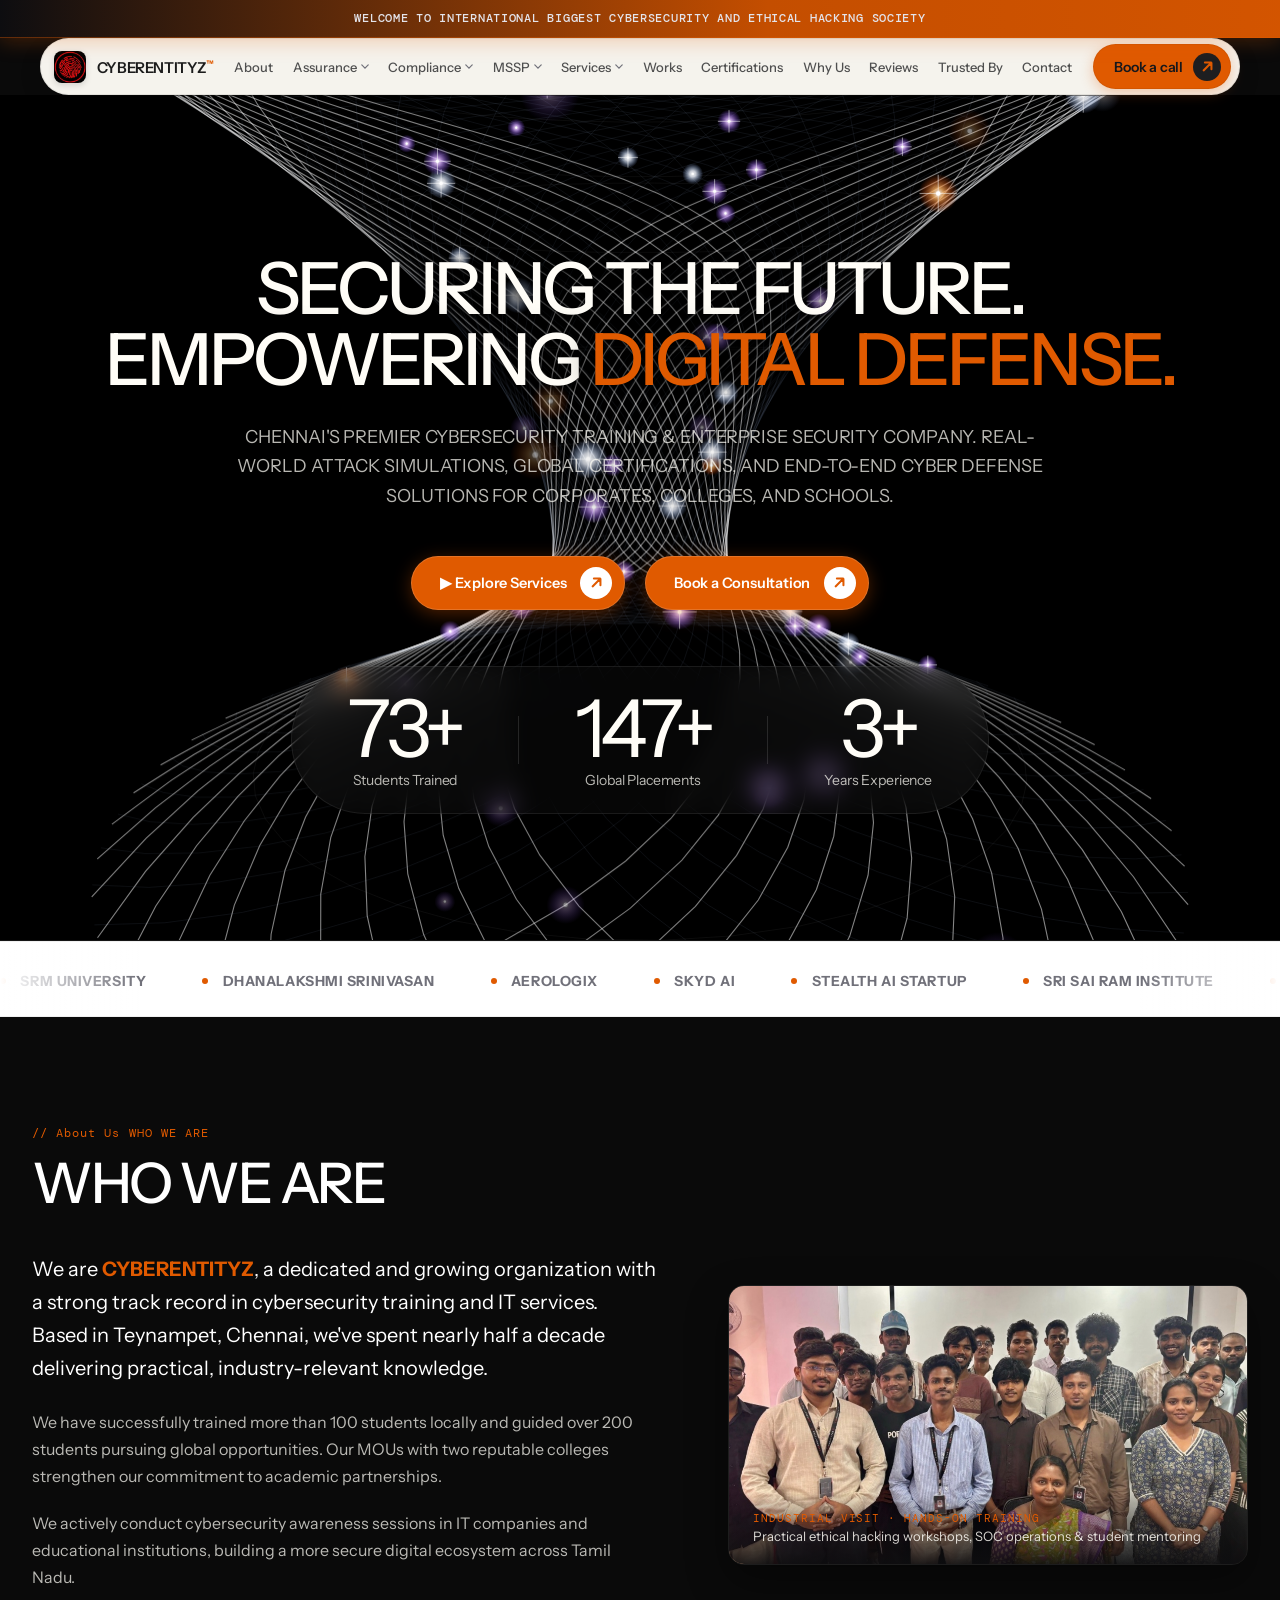
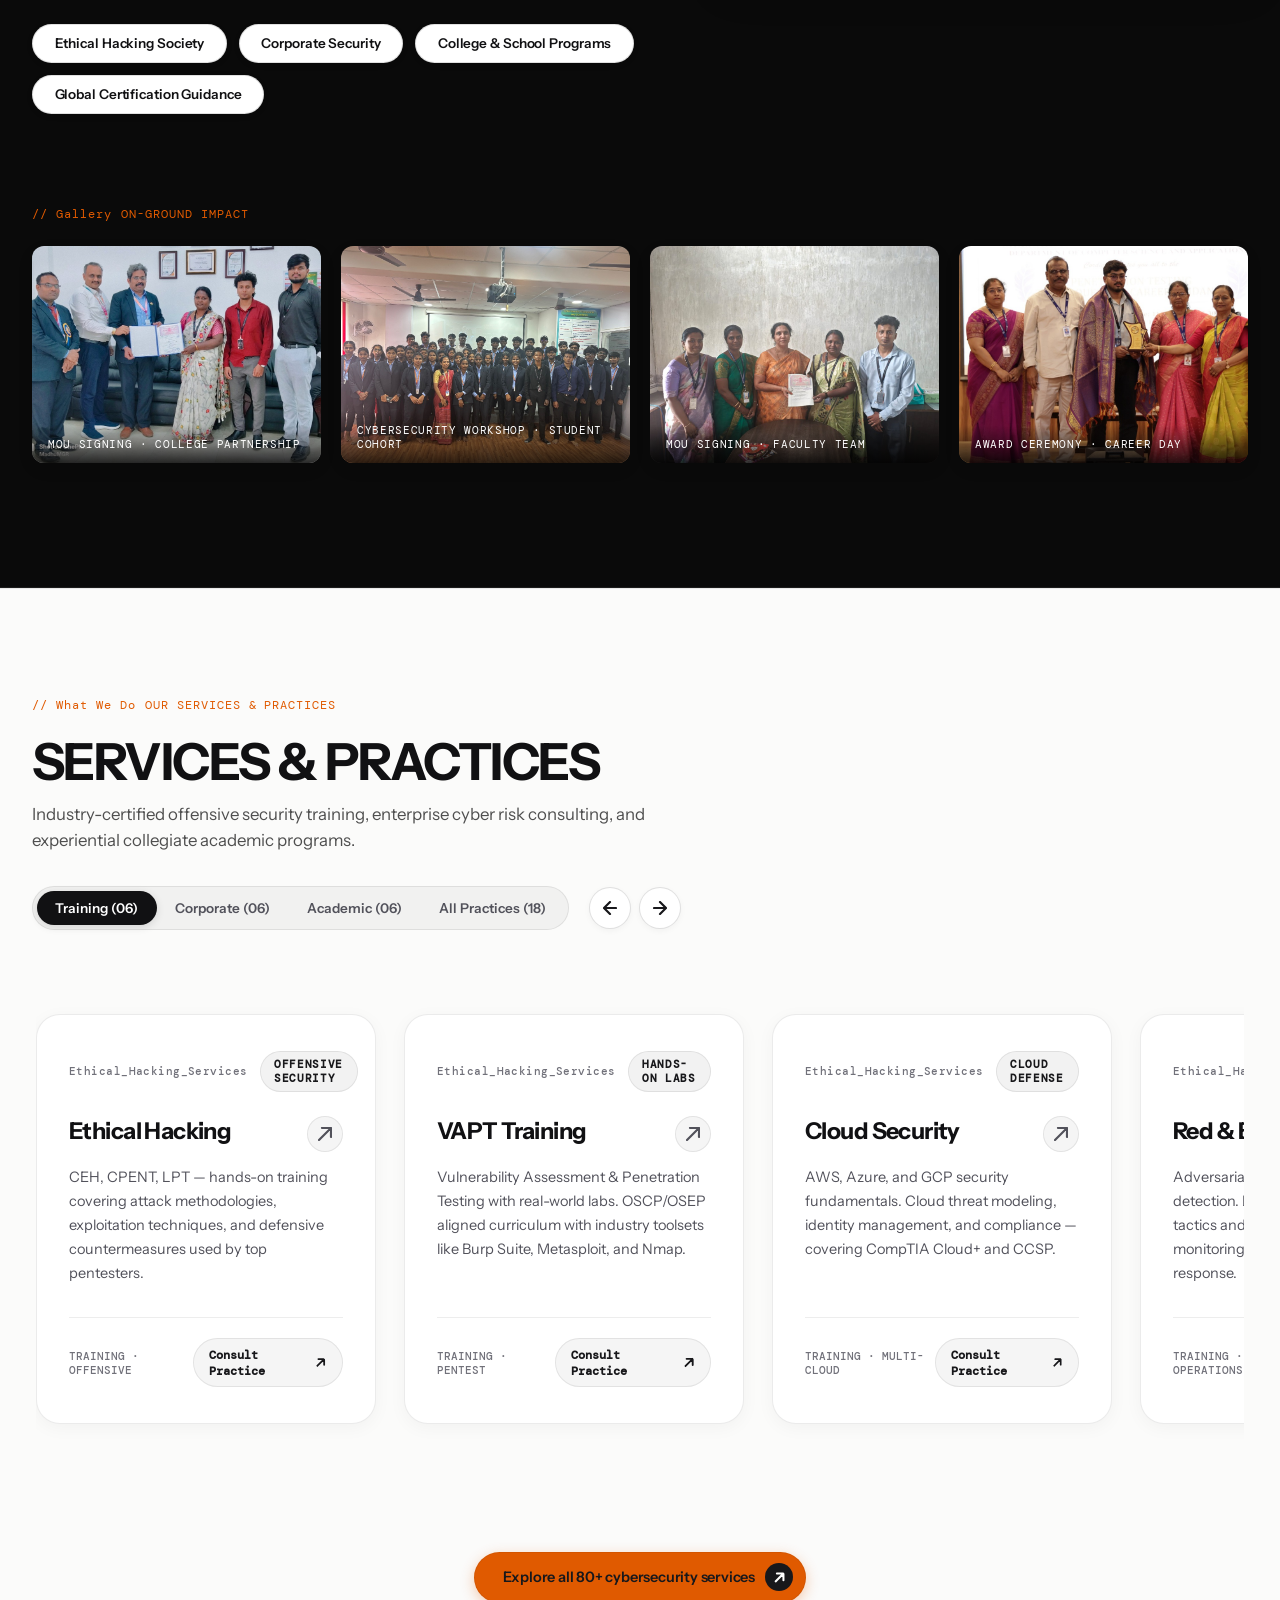
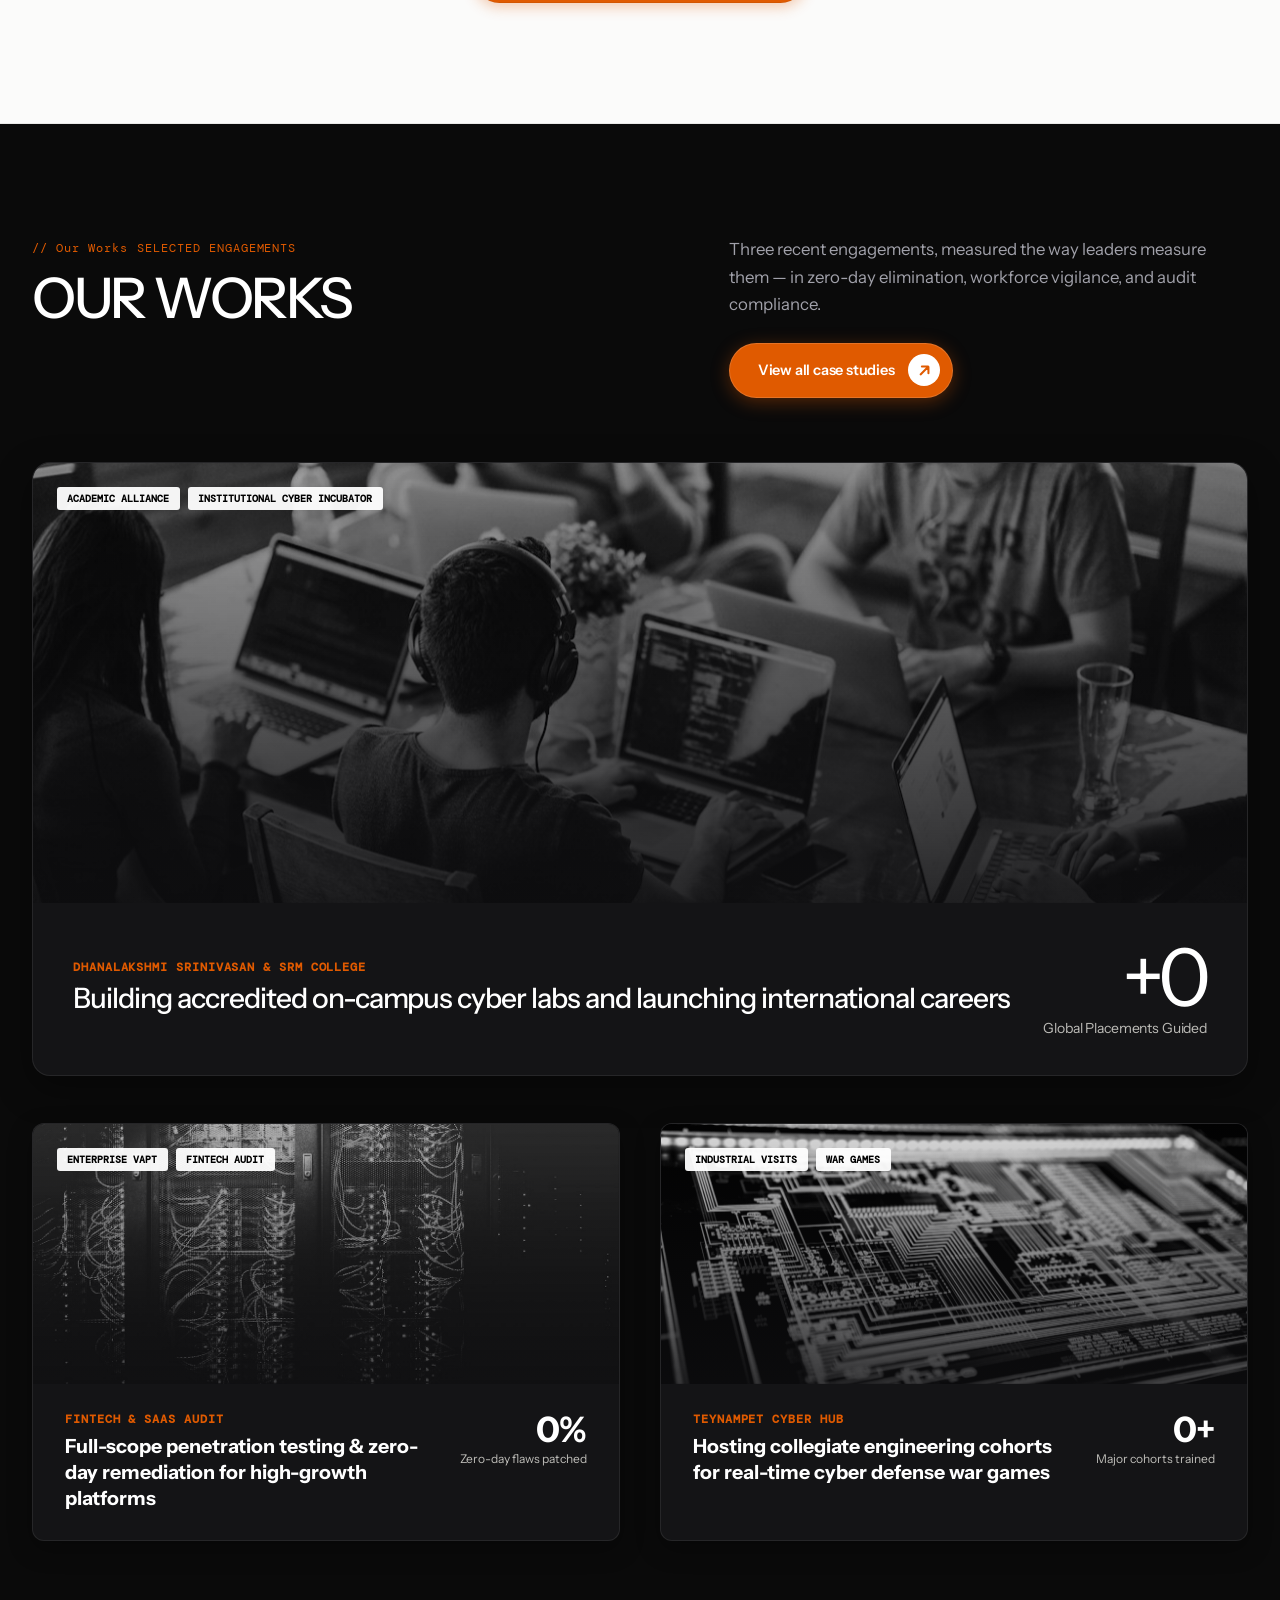
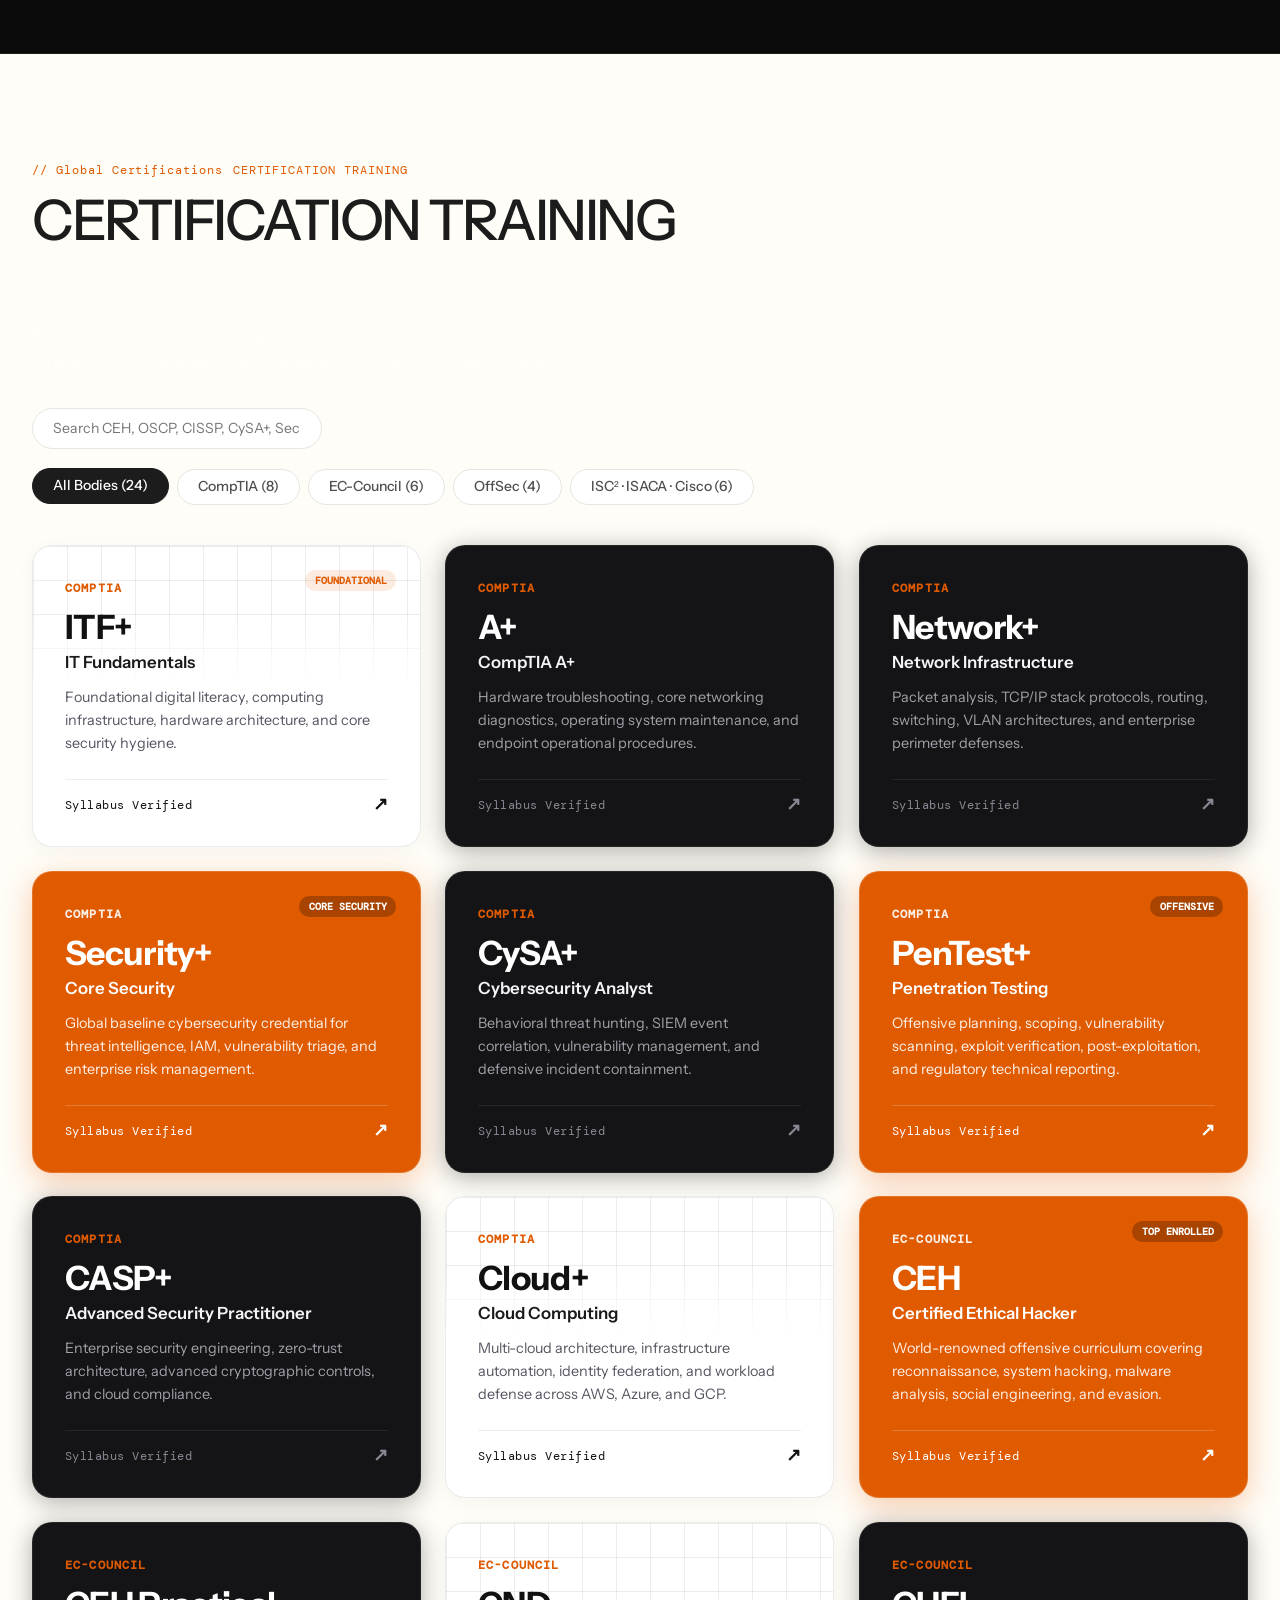
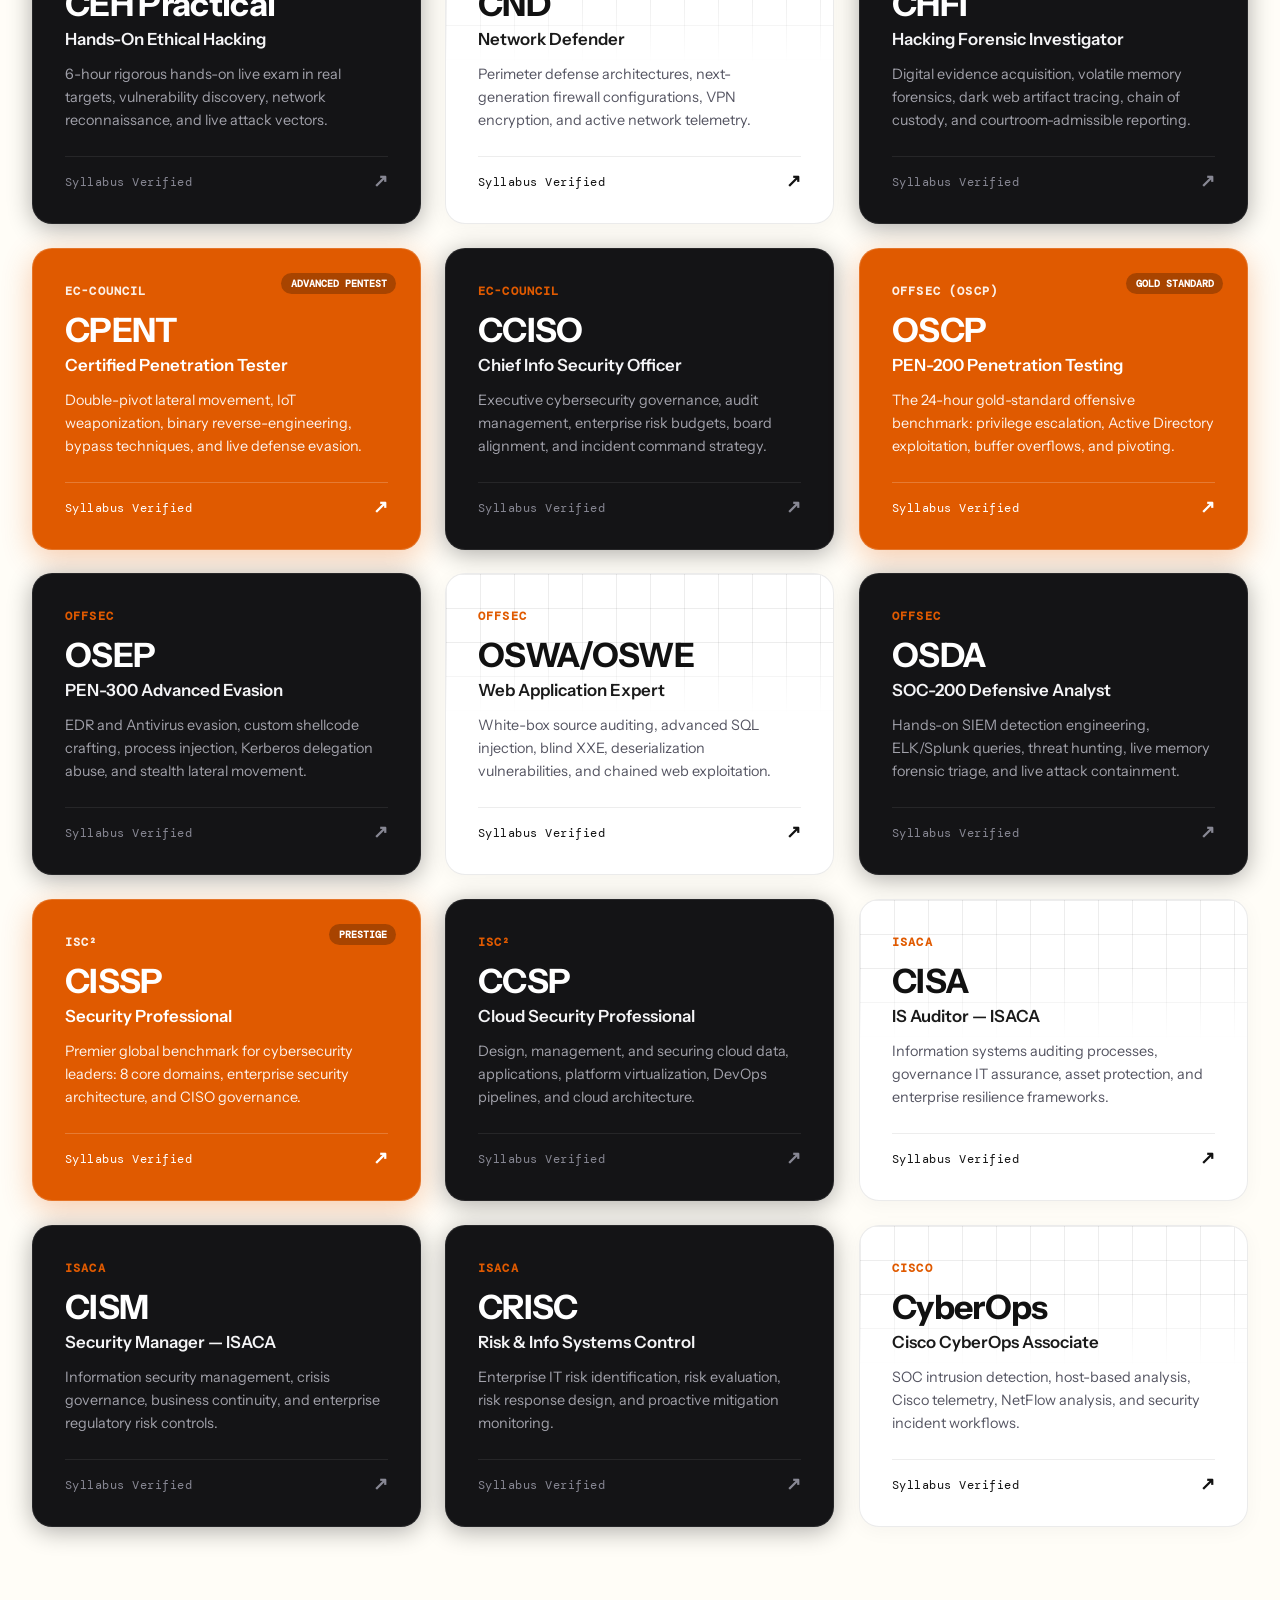
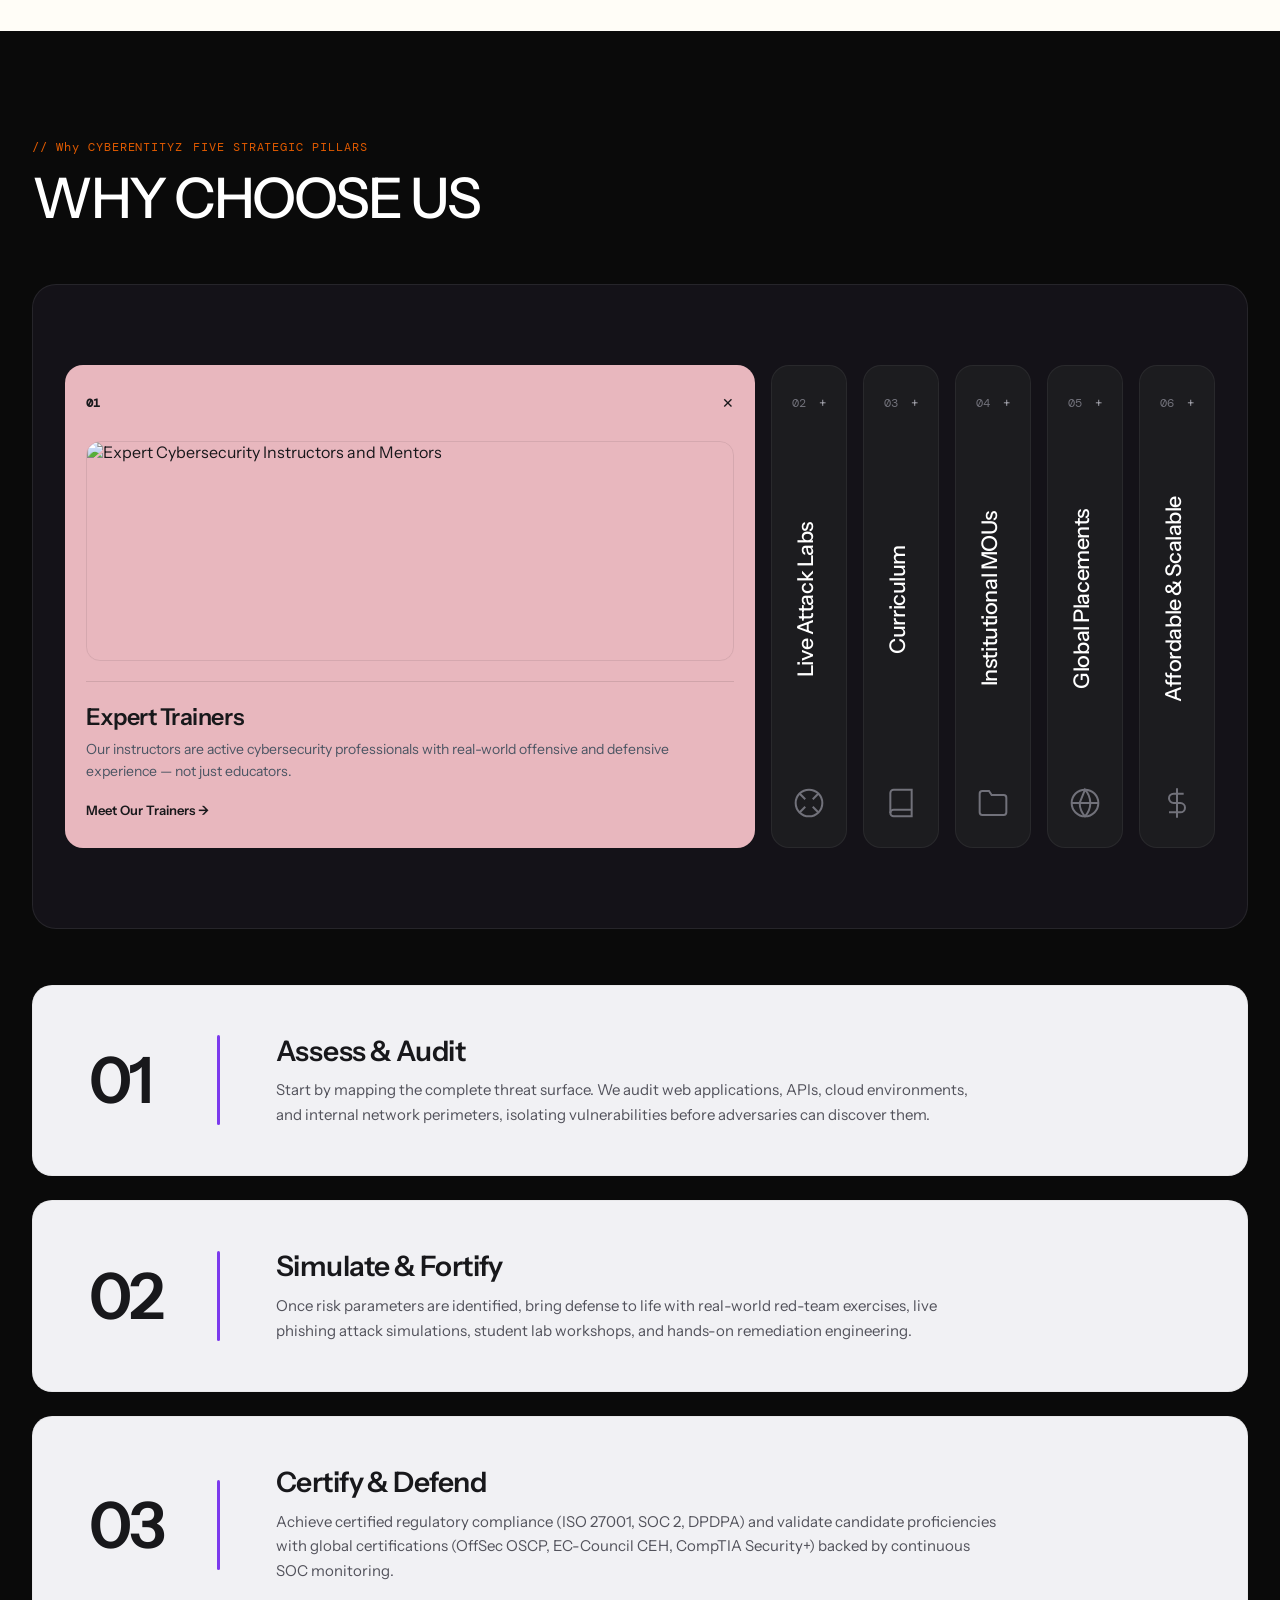
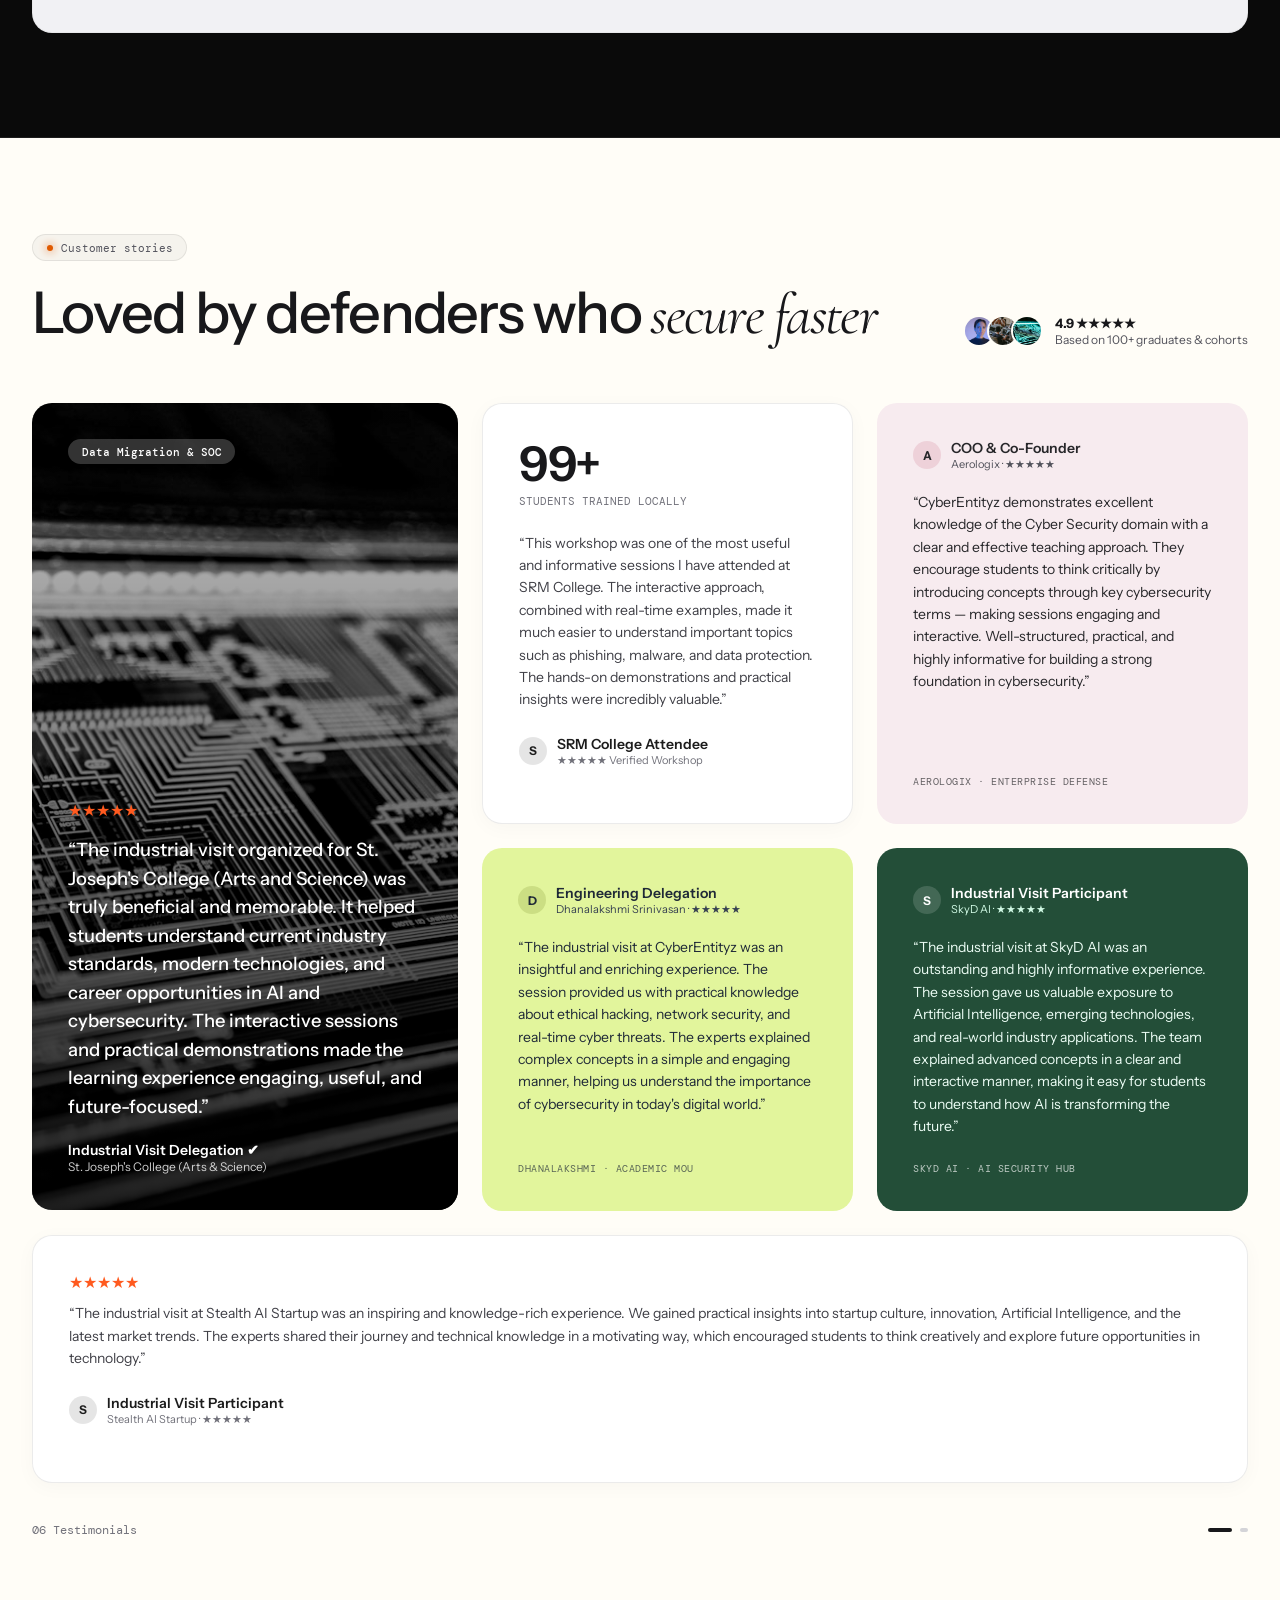
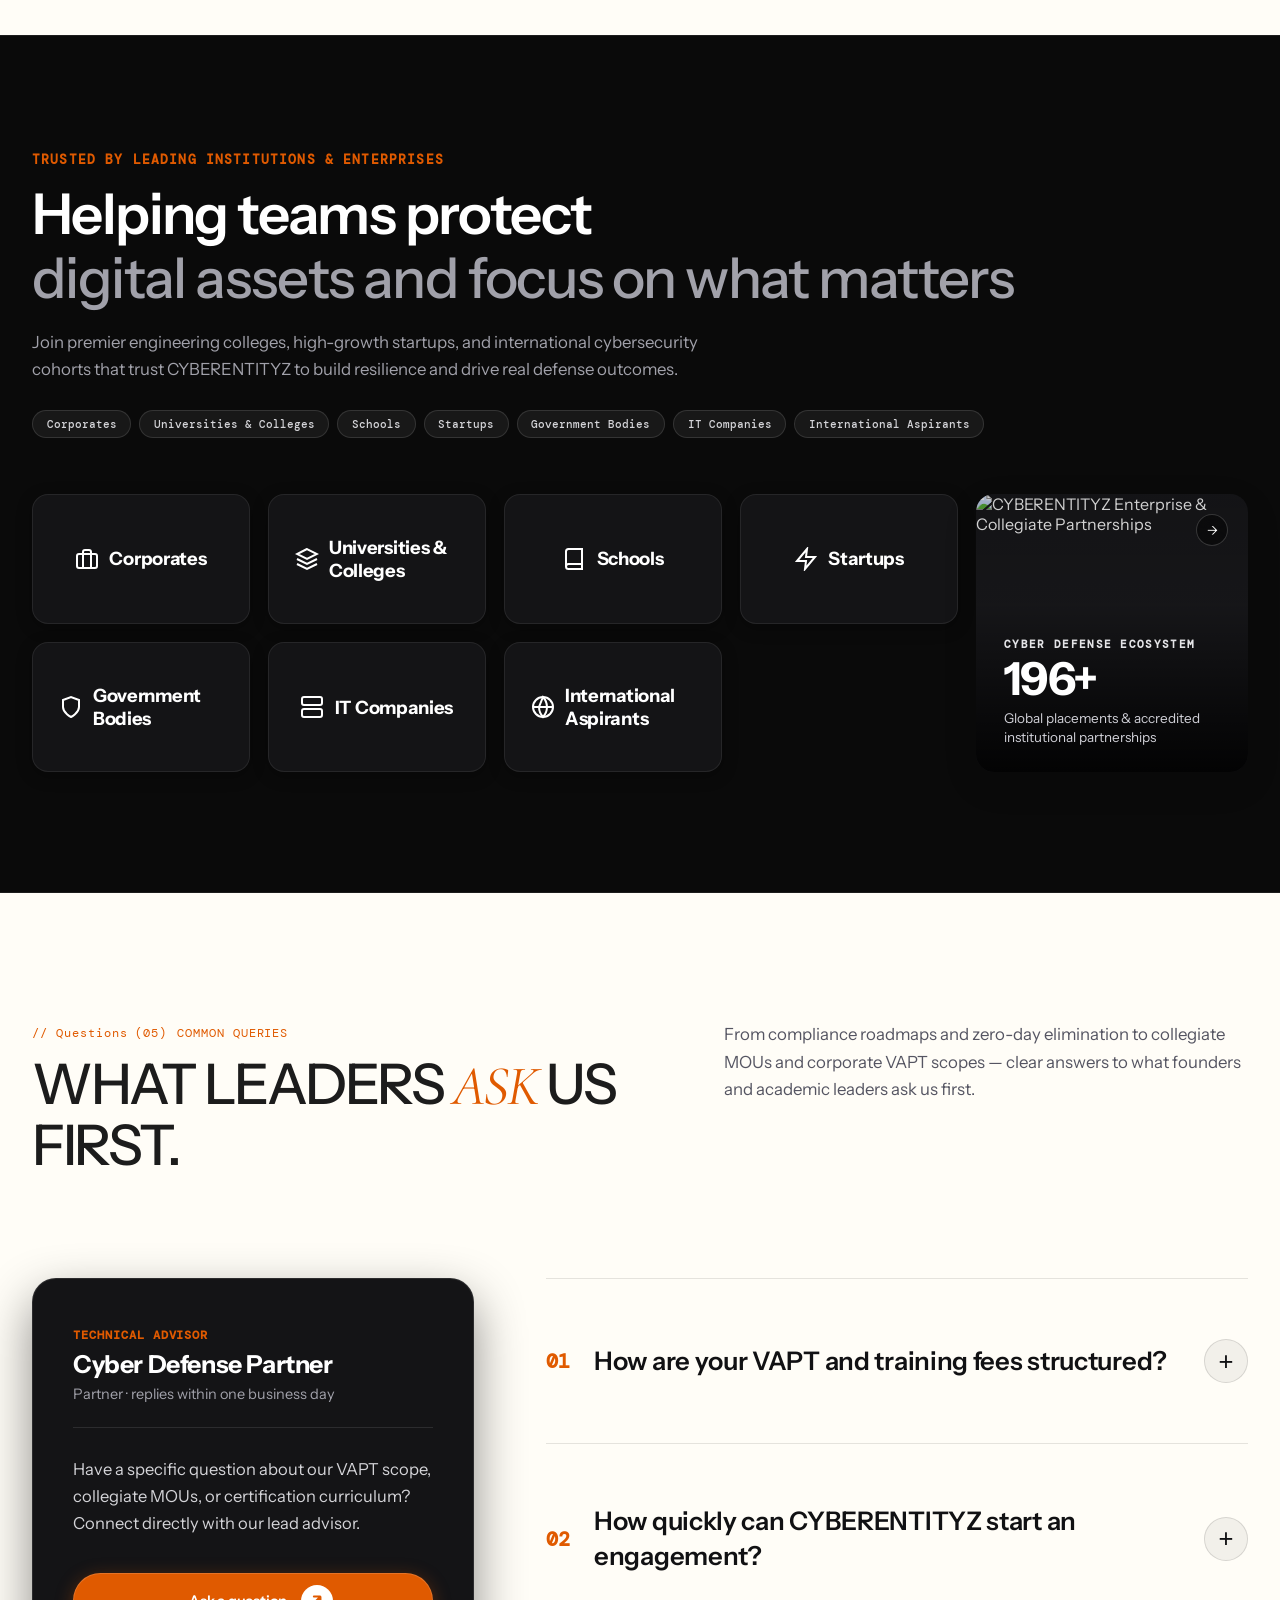
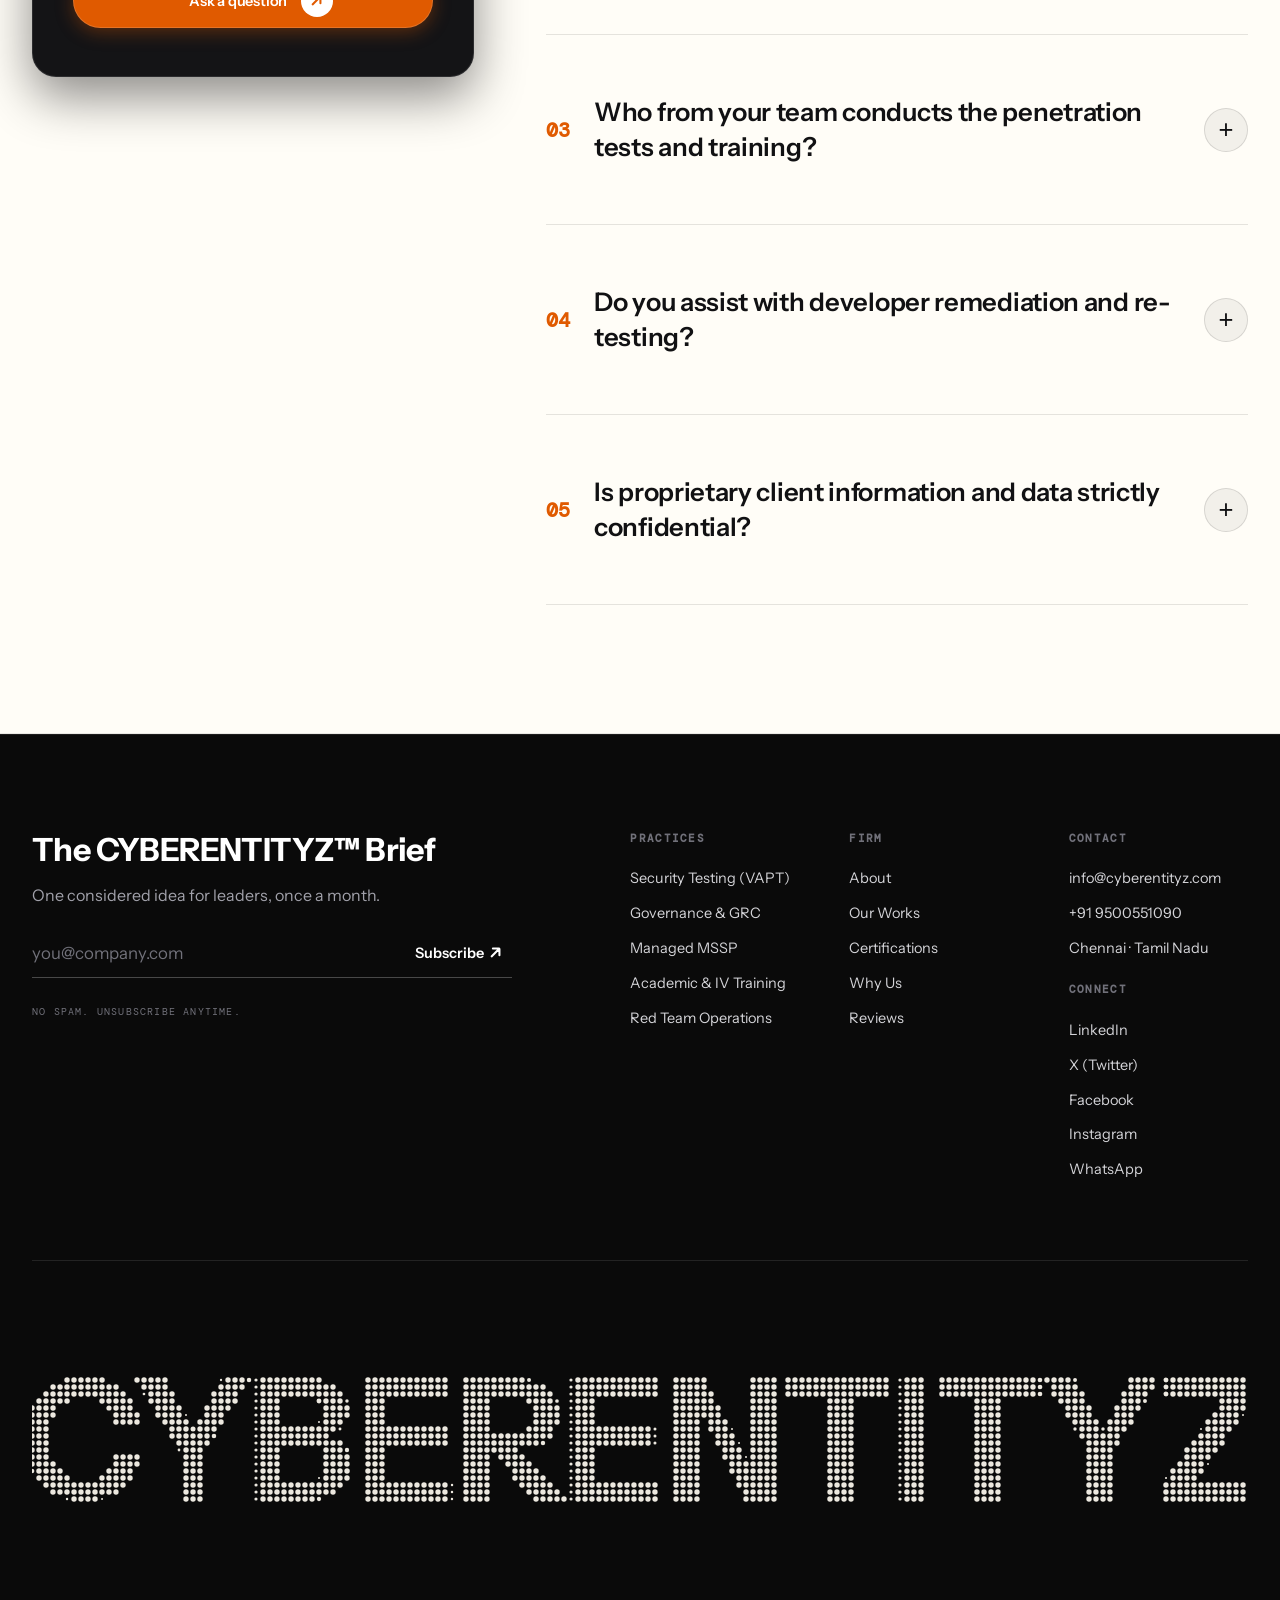
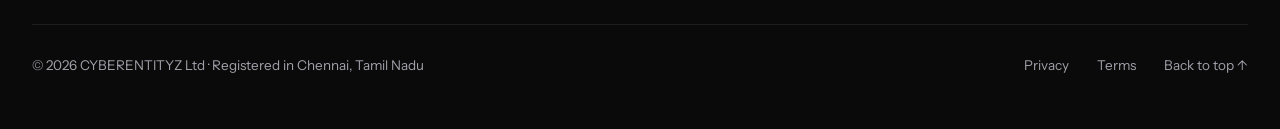
==== commit f4891ff5: "Fix Why Choose Us mobile accordion cards not opening by eliminating double-trigger event listener an" ====
--- a/index.html
+++ b/index.html
@@ -1687,7 +1687,7 @@
             <div class="alloy-accordion-wrap" id="alloyAccordion">
               
               <!-- Panel 1: Strategy & Expert Practitioners (Active by default) -->
-              <div class="alloy-panel active" data-panel="0" onclick="toggleAlloyPanel(0)">
+              <div class="alloy-panel active" data-panel="0" onclick="toggleAlloyPanel(0, event)">
                 <div class="alloy-panel-header">
                   <span class="alloy-panel-num">01</span>
                   <span class="alloy-toggle-icon">✕</span>
@@ -1709,7 +1709,7 @@
               </div>
 
               <!-- Panel 2: Live Attack Simulations -->
-              <div class="alloy-panel" data-panel="1" onclick="toggleAlloyPanel(1)">
+              <div class="alloy-panel" data-panel="1" onclick="toggleAlloyPanel(1, event)">
                 <div class="alloy-panel-header">
                   <span class="alloy-panel-num">02</span>
                   <span class="alloy-toggle-icon">+</span>
@@ -1720,7 +1720,7 @@
                 </div>
                 <div class="alloy-expanded-body">
                   <div class="alloy-expanded-center-art">
-                    <img src="images/cyber-operations-lab.jpg" alt="Real-Time SOC and Attack Simulation Labs" class="alloy-project-img">
+                    <img src="https://images.unsplash.com/photo-1526374965328-7f61d4dc18c5?auto=format&fit=crop&w=1200&q=80" alt="Real-Time SOC and Attack Simulation Labs" class="alloy-project-img">
                   </div>
                   <div class="alloy-expanded-bottom">
                     <h3 class="alloy-expanded-title">Real-Time Attack Simulations</h3>
@@ -1731,7 +1731,7 @@
               </div>
 
               <!-- Panel 3: Industry-Aligned Curriculum -->
-              <div class="alloy-panel" data-panel="2" onclick="toggleAlloyPanel(2)">
+              <div class="alloy-panel" data-panel="2" onclick="toggleAlloyPanel(2, event)">
                 <div class="alloy-panel-header">
                   <span class="alloy-panel-num">03</span>
                   <span class="alloy-toggle-icon">+</span>
@@ -1742,7 +1742,7 @@
                 </div>
                 <div class="alloy-expanded-body">
                   <div class="alloy-expanded-center-art">
-                    <img src="images/server-datacenter.jpg" alt="Enterprise Datacenter and Cyber Defense Curriculum" class="alloy-project-img">
+                    <img src="https://images.unsplash.com/photo-1558494949-ef010cbdcc31?auto=format&fit=crop&w=1200&q=80" alt="Enterprise Datacenter and Cyber Defense Curriculum" class="alloy-project-img">
                   </div>
                   <div class="alloy-expanded-bottom">
                     <h3 class="alloy-expanded-title">Industry-Aligned Curriculum</h3>
@@ -1753,7 +1753,7 @@
               </div>
 
               <!-- Panel 4: Institutional MOUs & Labs -->
-              <div class="alloy-panel" data-panel="3" onclick="toggleAlloyPanel(3)">
+              <div class="alloy-panel" data-panel="3" onclick="toggleAlloyPanel(3, event)">
                 <div class="alloy-panel-header">
                   <span class="alloy-panel-num">04</span>
                   <span class="alloy-toggle-icon">+</span>
@@ -1764,7 +1764,7 @@
                 </div>
                 <div class="alloy-expanded-body">
                   <div class="alloy-expanded-center-art">
-                    <img src="images/academic-lab-mou.jpg" alt="Collegiate MOUs and Academic Lab Setup" class="alloy-project-img">
+                    <img src="https://images.unsplash.com/photo-1523240795612-9a054b0db644?auto=format&fit=crop&w=1200&q=80" alt="Collegiate MOUs and Academic Lab Setup" class="alloy-project-img">
                   </div>
                   <div class="alloy-expanded-bottom">
                     <h3 class="alloy-expanded-title">Institutional Partnerships</h3>
@@ -1775,7 +1775,7 @@
               </div>
 
               <!-- Panel 5: Global Placements -->
-              <div class="alloy-panel" data-panel="4" onclick="toggleAlloyPanel(4)">
+              <div class="alloy-panel" data-panel="4" onclick="toggleAlloyPanel(4, event)">
                 <div class="alloy-panel-header">
                   <span class="alloy-panel-num">05</span>
                   <span class="alloy-toggle-icon">+</span>
@@ -1786,7 +1786,7 @@
                 </div>
                 <div class="alloy-expanded-body">
                   <div class="alloy-expanded-center-art">
-                    <img src="images/work5.jpg" alt="Career Day and Global Placements" class="alloy-project-img">
+                    <img src="https://images.unsplash.com/photo-1521737711867-e3b97375f902?auto=format&fit=crop&w=1200&q=80" alt="Career Day and Global Placements" class="alloy-project-img">
                   </div>
                   <div class="alloy-expanded-bottom">
                     <h3 class="alloy-expanded-title">Global Placement Guidance</h3>
@@ -1797,7 +1797,7 @@
               </div>
 
               <!-- Panel 6: Affordable & Scalable -->
-              <div class="alloy-panel" data-panel="5" onclick="toggleAlloyPanel(5)">
+              <div class="alloy-panel" data-panel="5" onclick="toggleAlloyPanel(5, event)">
                 <div class="alloy-panel-header">
                   <span class="alloy-panel-num">06</span>
                   <span class="alloy-toggle-icon">+</span>
@@ -1808,7 +1808,7 @@
                 </div>
                 <div class="alloy-expanded-body">
                   <div class="alloy-expanded-center-art">
-                    <img src="images/digital-defense-soc.jpg" alt="Affordable and Scalable Cyber Training" class="alloy-project-img">
+                    <img src="https://images.unsplash.com/photo-1551836022-d5d88e9218df?auto=format&fit=crop&w=1200&q=80" alt="Affordable and Scalable Cyber Training" class="alloy-project-img">
                   </div>
                   <div class="alloy-expanded-bottom">
                     <h3 class="alloy-expanded-title">Affordable &amp; Scalable</h3>
